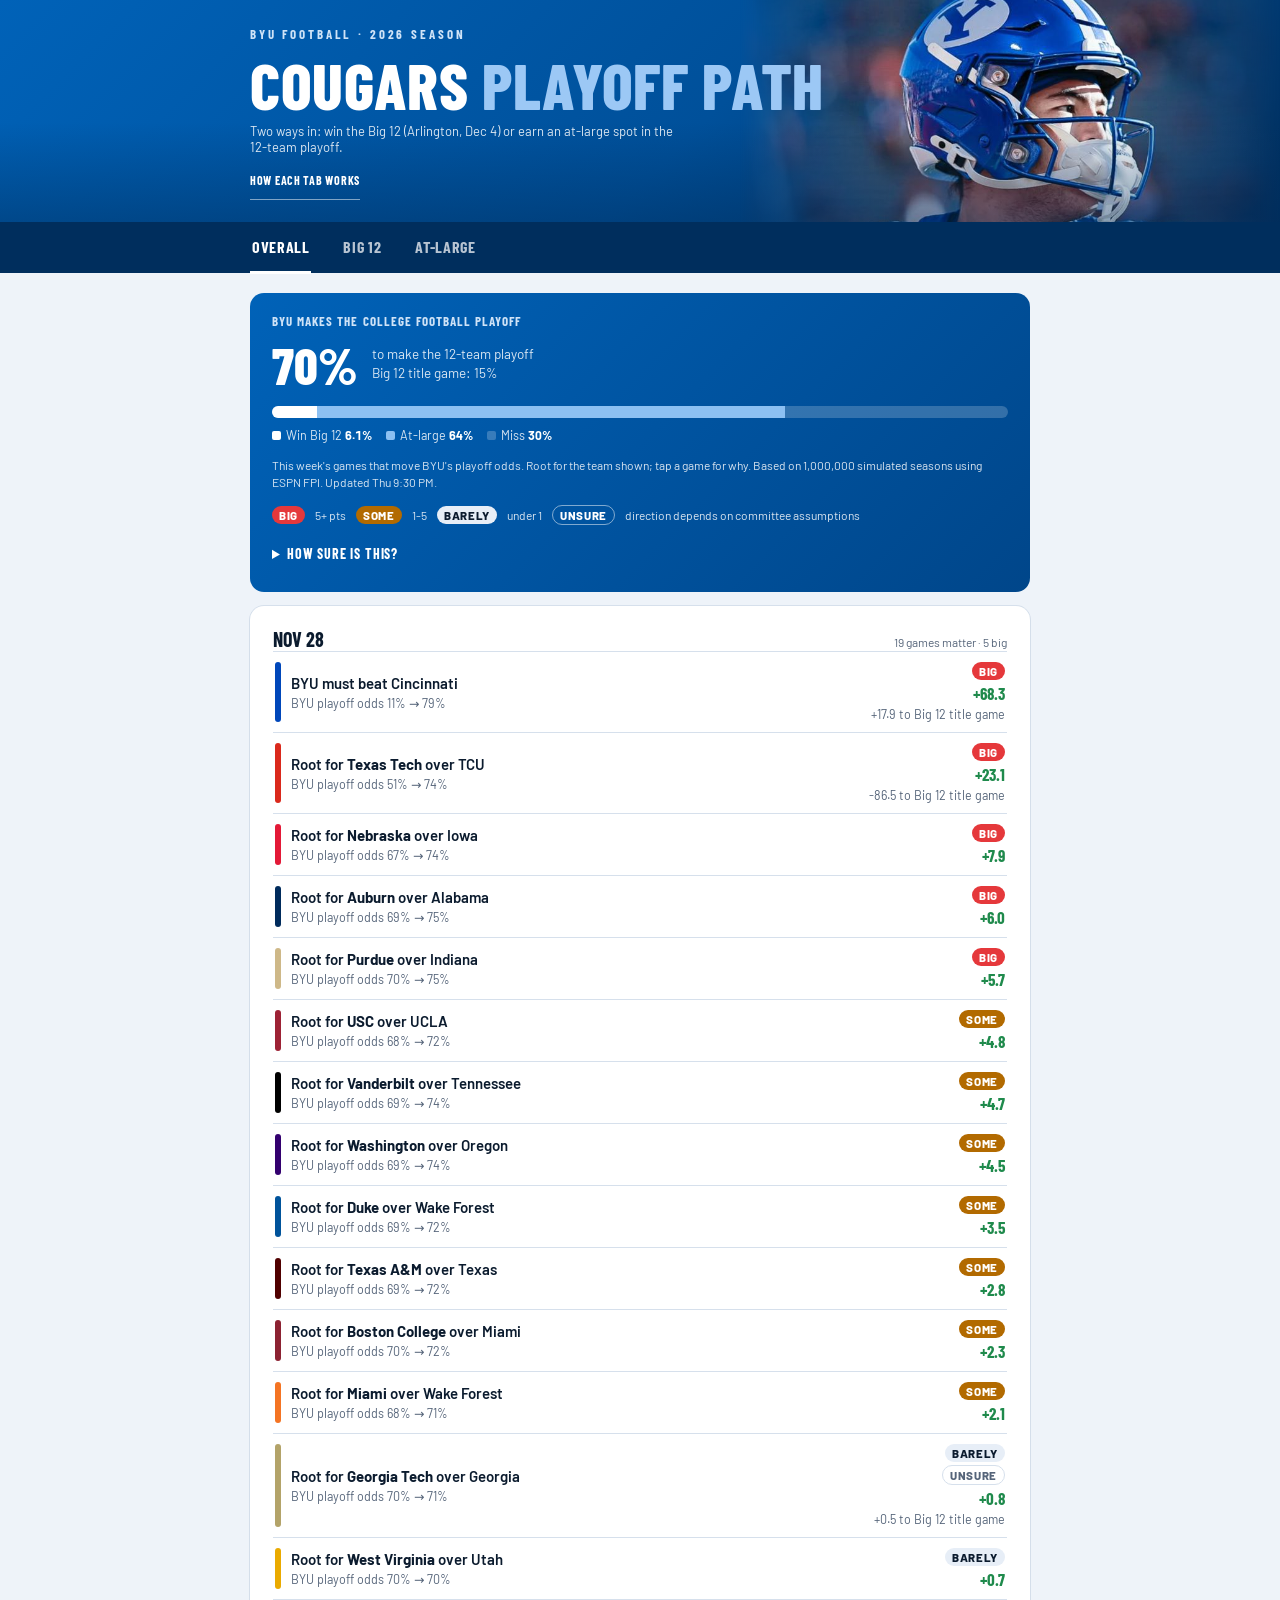
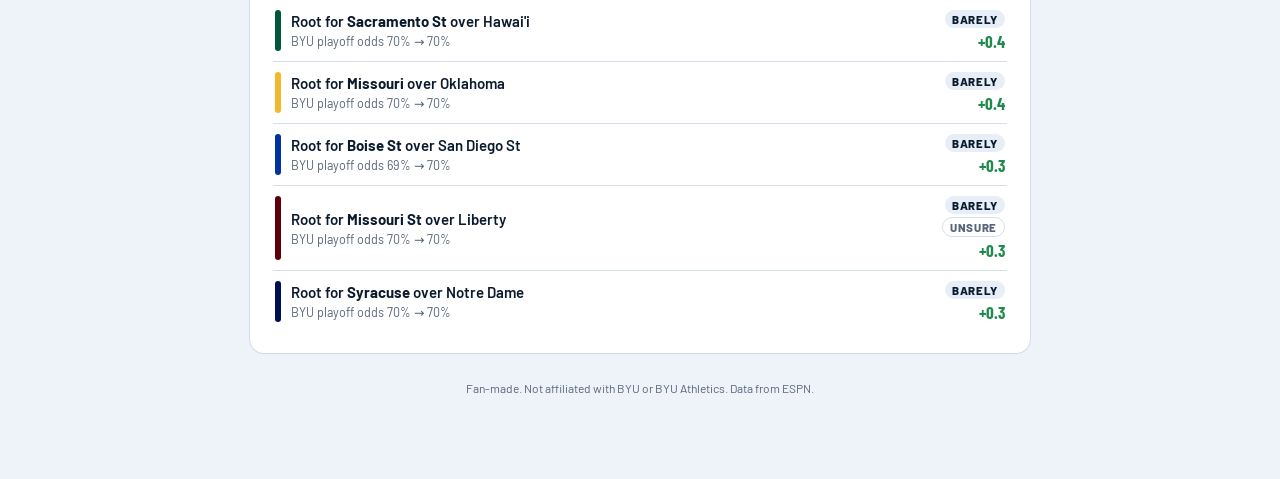
==== docs/index.html @ cb8bce1d "Refresh odds data" ====
<!doctype html><html lang="en"><head><meta charset="utf-8"><meta name="viewport" content="width=device-width,initial-scale=1,viewport-fit=cover"><meta name="description" content="BYU's path to the College Football Playoff: Big 12 title odds, at-large odds and who to root for, live."><style>:root{color-scheme:light;padding-top:env(safe-area-inset-top,0px);padding-bottom:env(safe-area-inset-bottom,0px)}body{margin:0;font:14px system-ui,-apple-system,sans-serif}img{max-width:100%}[hidden]{display:none!important}</style><title>BYU Playoff Path</title>
<meta name="claude:viewport-fit-sides" content="cover">
<link rel="preconnect" href="https://fonts.googleapis.com">
<link rel="stylesheet" href="https://fonts.googleapis.com/css2?family=Barlow+Condensed:wght@600;700;800&family=Barlow:wght@400;500;600&display=swap">
<style>
/* Layout: stadium-scoreboard header, title-game card, contender board, week-by-week pick list */
/* BYU athletics palette: royal blue #0062B8, navy #002E5D, white */
:root{
  --bg:#eef3f9; --card:#ffffff; --fg:#0b1b2e; --muted:#56657a; --line:#d6e0ec;
  --accent:#0062B8; --chip:#e7eef7; --good:#1f8a4c; --warn:#b26a00;
  --royal:#0062B8; --navy:#002E5D; --onroyal:#ffffff;
  --display:"Barlow Condensed","Arial Narrow",system-ui,sans-serif;
  --body:"Barlow",system-ui,-apple-system,sans-serif;
}
@media (prefers-color-scheme: dark){:root:not([data-theme="light"]){
  --bg:#06121f; --card:#0d1e33; --fg:#eef4fb; --muted:#93a6bf; --line:#1d3350; --accent:#5aa7ff; --chip:#15294a; --good:#4cc47f; --warn:#e8a33a; --royal:#0062B8; --navy:#002E5D; color-scheme:dark}}
:root[data-theme="dark"]{--bg:#06121f; --card:#0d1e33; --fg:#eef4fb; --muted:#93a6bf; --line:#1d3350; --accent:#5aa7ff; --chip:#15294a; --good:#4cc47f; --warn:#e8a33a; --royal:#0062B8; --navy:#002E5D; color-scheme:dark}
*{box-sizing:border-box}
[hidden]{display:none!important}
body{background:var(--bg);color:var(--fg);font-family:var(--body);font-size:15px;
  padding-left:max(14px,env(safe-area-inset-left,0px));padding-right:max(14px,env(safe-area-inset-right,0px));padding-block:12px 40px}
.wrap{max-width:560px;margin:0 auto;display:flex;flex-direction:column;gap:14px}
h1{font-family:var(--display);font-weight:800;font-size:30px;letter-spacing:.01em;margin:0;line-height:1;text-transform:uppercase}
h1 span{color:#9cc8f5}
.sub{color:rgba(255,255,255,.86);font-size:13px;margin-top:4px}
/* royal blue header band, edge to edge */
.wrap > header{background:var(--royal);color:var(--onroyal);margin-inline:calc(50% - 50vw);margin-top:-12px;padding:22px max(16px, calc(50vw - 280px)) 18px;border-bottom:4px solid var(--navy)}
.wrap > header .howto{background:rgba(255,255,255,.1);border-color:rgba(255,255,255,.25);color:#fff}
.wrap > header .howto summary,.wrap > header .howgrid p,.wrap > header .howgrid i{color:#fff}
.seg button[aria-selected="true"]{color:var(--royal)!important}
@media (prefers-color-scheme: dark){:root:not([data-theme="light"]) .seg button[aria-selected="true"]{color:#fff!important}}
.fanote{font-size:12px;color:var(--muted);text-align:center;margin-top:8px}
.card{background:var(--card);border:1px solid var(--line);border-radius:14px;padding:14px}
.label{font-family:var(--display);font-weight:700;text-transform:uppercase;letter-spacing:.08em;font-size:13px;color:var(--muted)}
/* title game */
.tg{position:sticky;top:env(safe-area-inset-top,0px);z-index:5;box-shadow:0 6px 18px rgba(0,0,0,.08)}
.tg-row{display:grid;grid-template-columns:1fr auto 1fr;align-items:center;gap:8px;margin-top:8px}
.slot{border-radius:10px;padding:10px;min-height:62px;display:flex;flex-direction:column;justify-content:center;color:#fff;background:var(--chip)}
.slot.tbd{color:var(--muted);border:1px dashed var(--line);background:transparent}
.slot .nm{font-family:var(--display);font-weight:800;font-size:22px;line-height:1;text-transform:uppercase}
.slot .rec{font-size:12px;opacity:.9;margin-top:3px}
.vs{font-family:var(--display);font-weight:700;color:var(--muted)}
.tg-foot{display:flex;justify-content:space-between;align-items:center;gap:8px;margin-top:10px;font-size:12.5px;color:var(--muted)}
.btns{display:flex;gap:6px}
button{font:inherit;cursor:pointer}
.ghost{background:var(--chip);color:var(--fg);border:0;border-radius:8px;padding:7px 10px;font-weight:600;font-size:13px}
.ghost:focus-visible,.tbtn:focus-visible,.tab:focus-visible{outline:2px solid var(--accent);outline-offset:2px}
/* contenders */
.ct{display:flex;flex-direction:column;gap:7px;margin-top:10px}
.crow{display:grid;grid-template-columns:8px minmax(0,1fr) 46px 58px;gap:10px;align-items:center}
.sw{width:8px;height:28px;border-radius:3px}
.cname{font-weight:600;min-width:0}
.cname small{display:block;color:var(--muted);font-weight:400;font-size:12px}
.crec{font-variant-numeric:tabular-nums;color:var(--muted);font-size:13px;text-align:right}
.cpct{font-family:var(--display);font-weight:700;font-size:19px;text-align:right;font-variant-numeric:tabular-nums}
.bar{grid-column:2/5;height:4px;background:var(--chip);border-radius:2px;overflow:hidden;margin-top:-3px}
.bar i{display:block;height:100%;background:var(--accent)}
.pill{display:inline-block;font-size:11px;font-weight:700;padding:1px 6px;border-radius:99px;margin-left:6px;vertical-align:1px;text-transform:uppercase;letter-spacing:.04em}
.pill.in{background:var(--good);color:#fff}.pill.out{background:var(--chip);color:var(--muted)}
.more{margin-top:10px;width:100%}
/* weeks */
.tabs{display:flex;gap:6px;overflow-x:auto;padding-bottom:2px}
.tab{flex:1;min-width:70px;border:1px solid var(--line);background:var(--card);color:var(--fg);border-radius:10px;padding:8px 6px;font-family:var(--display);font-weight:700;font-size:16px;text-transform:uppercase}
.tab small{display:block;font-family:var(--body);font-weight:500;font-size:11px;color:var(--muted);text-transform:none}
.tab[aria-selected="true"]{background:var(--fg);color:var(--bg);border-color:var(--fg)}
.tab[aria-selected="true"] small{color:var(--bg);opacity:.75}
.games{display:flex;flex-direction:column;gap:8px}
.game{display:grid;grid-template-columns:1fr 26px 1fr;gap:6px;align-items:stretch}
.at{align-self:center;text-align:center;color:var(--muted);font-size:12px;font-weight:600}
.tbtn{border:1.5px solid var(--line);background:var(--card);color:var(--fg);border-radius:10px;padding:10px 8px;min-height:52px;text-align:left;display:flex;flex-direction:column;justify-content:center;transition:background .12s,opacity .12s}
.tbtn .tn{font-family:var(--display);font-weight:700;font-size:18px;line-height:1.05;text-transform:uppercase}
.tbtn .tr{font-size:11.5px;color:var(--muted)}
.tbtn.win{color:#fff;border-color:transparent}
.tbtn.win .tr{color:#fff;opacity:.85}
.tbtn.lose{opacity:.45}
.game.hot .tbtn:not(.win){border-color:color-mix(in srgb,var(--accent) 45%,var(--line))}
.wkbar{display:flex;justify-content:space-between;align-items:center;gap:8px;flex-wrap:wrap}
.legend{font-size:12px;color:var(--muted)}
.legend b{color:var(--accent)}
.tag{display:inline-block;font-size:10.5px;font-weight:700;letter-spacing:.04em;padding:1px 5px;border-radius:4px;margin-left:4px;background:var(--chip);color:var(--muted);vertical-align:1px}
.tbtn.win .tag{background:rgba(255,255,255,.22);color:#fff}
.gwrap{display:flex;flex-direction:column;gap:4px}
.gmeta{display:flex;justify-content:space-between;font-size:11.5px;color:var(--muted);padding:0 2px}
.gmeta .sw-l{color:var(--accent);font-weight:700;text-transform:uppercase;letter-spacing:.05em}
.gmeta .up{color:var(--warn);font-weight:700;text-transform:uppercase;letter-spacing:.05em}
.game.swing .tbtn{border-color:var(--accent)}
.tab .dot{color:var(--accent)}
.sc{float:right;font-family:var(--display);font-weight:800;font-size:20px;margin-left:6px}
.tbtn.final{cursor:default}
.gmeta .fin{font-weight:700;text-transform:uppercase;letter-spacing:.05em}
.gmeta .live,.tab .livedot{color:#e5383b;font-weight:700}
.livebar{font-size:12.5px;color:var(--muted)}
.howto{margin-top:10px;background:var(--card);border:1px solid var(--line);border-radius:12px;padding:10px 12px}
.howto summary{font-family:var(--display);font-weight:700;text-transform:uppercase;letter-spacing:.06em;font-size:14px;cursor:pointer}
.howgrid{display:flex;flex-direction:column;gap:12px;margin-top:10px}
.howgrid b{font-family:var(--display);font-size:16px;text-transform:uppercase;letter-spacing:.03em}
.howgrid p{margin:5px 0 0;font-size:13.5px;line-height:1.45;color:var(--fg)}
.howgrid i{color:var(--muted);font-style:normal;font-weight:600}
/* standings */
table{width:100%;border-collapse:collapse;font-size:14px;font-variant-numeric:tabular-nums}
td{padding:6px 4px;border-top:1px solid var(--line)}
td.r{text-align:right;color:var(--muted)}
tr.top td{font-weight:700}
.why{margin:8px 0 0;padding-left:18px;color:var(--muted);font-size:13px;display:flex;flex-direction:column;gap:4px}
.why b{color:var(--fg);font-weight:600}
.note{font-size:12px;color:var(--muted);line-height:1.45}
details summary{cursor:pointer;font-family:var(--display);font-weight:700;text-transform:uppercase;letter-spacing:.06em;font-size:14px}
@media (prefers-reduced-motion:reduce){.tbtn{transition:none}}
</style>
<style>
.seg{display:grid;grid-template-columns:repeat(3,1fr);background:var(--chip);border-radius:12px;padding:4px;gap:4px}
.seg button{font-size:14px!important;padding:9px 4px!important;border:0;background:transparent;color:var(--muted);border-radius:9px;padding:9px;font-family:var(--display);font-weight:700;font-size:16px;text-transform:uppercase;letter-spacing:.04em}
.seg button[aria-selected="true"]{background:var(--card);color:var(--fg);box-shadow:0 1px 3px rgba(0,0,0,.12)}
.seg button:focus-visible{outline:2px solid var(--accent);outline-offset:2px}
.odds{display:flex;flex-direction:column;gap:8px;margin-top:10px}
.orow{display:grid;grid-template-columns:8px minmax(0,1fr) 52px 52px;gap:10px;align-items:center;border:0;background:transparent;color:var(--fg);text-align:left;padding:2px 0}
.orow .cname small{display:block;color:var(--muted);font-size:12px}
.ohead{display:grid;grid-template-columns:8px minmax(0,1fr) 52px 52px;gap:10px;font-size:11px;color:var(--muted);text-transform:uppercase;letter-spacing:.06em;font-weight:600}
.ohead span:nth-child(n+3),.orow .num{text-align:right}
.num{font-family:var(--display);font-weight:700;font-size:19px;font-variant-numeric:tabular-nums}
.num.dim{color:var(--muted);font-size:16px}
.mu{display:flex;flex-direction:column;gap:6px;margin-top:10px}
.murow{display:grid;grid-template-columns:minmax(0,1fr) 56px;gap:8px;align-items:center}
.mubar{height:30px;border-radius:7px;display:flex;overflow:hidden;font-size:13px;font-weight:600;color:#fff}
.mubar span{display:flex;align-items:center;padding:0 8px;white-space:nowrap;overflow:hidden;text-overflow:ellipsis;min-width:0;flex:1}
.chips{display:flex;gap:6px;overflow-x:auto;padding-bottom:4px;margin-top:10px}
.chipb{flex:none;border:1.5px solid var(--line);background:var(--card);color:var(--fg);border-radius:99px;padding:6px 12px;font-weight:600;font-size:13.5px}
.chipb[aria-pressed="true"]{color:#fff;border-color:transparent}
.chipb:focus-visible{outline:2px solid var(--accent);outline-offset:2px}
.big{display:flex;align-items:baseline;gap:10px;margin-top:10px}
.big b{font-family:var(--display);font-size:44px;line-height:1;font-weight:800}
.big span{color:var(--muted);font-size:13px}
.ptable{width:100%;border-collapse:collapse;margin-top:10px;font-size:13.5px}
.ptable th{font-size:11px;text-transform:uppercase;letter-spacing:.05em;color:var(--muted);font-weight:600;text-align:left;padding:4px}
.ptable th.r,.ptable td.r{text-align:right}
.ptable td{padding:7px 4px;border-top:1px solid var(--line);vertical-align:middle}
.wl{display:inline-flex;gap:3px;flex-wrap:wrap}
.wl i{font-style:normal;font-size:11px;font-weight:700;padding:2px 5px;border-radius:4px;background:var(--chip);color:var(--muted)}
.wl i.w{background:var(--good);color:#fff}
.res{font-family:var(--display);font-weight:700;font-size:16px;font-variant-numeric:tabular-nums}
.res.lock{color:var(--good)} .res.out{color:var(--muted)}
.root{display:flex;flex-direction:column;gap:6px;margin-top:8px}
.rrow{display:grid;grid-template-columns:minmax(0,1fr) auto;gap:8px;font-size:13.5px;padding:7px 0;border-top:1px solid var(--line)}
.rrow small{display:block;color:var(--muted);font-size:12px}
.delta{font-family:var(--display);font-weight:700;color:var(--good);font-size:16px;text-align:right}
.sched{display:flex;flex-direction:column;gap:4px;margin-top:8px;font-size:13.5px}
.sched div{display:flex;justify-content:space-between;gap:8px}
.sched span:last-child{color:var(--muted);font-variant-numeric:tabular-nums}
.h3{font-family:var(--display);font-weight:700;text-transform:uppercase;letter-spacing:.06em;font-size:14px;margin-top:16px}
.pbrows{display:flex;flex-direction:column;gap:6px;margin-top:10px}
.pbrow{display:flex;justify-content:space-between;align-items:center;gap:10px;font-size:14px}
.pbrow select{font:inherit;font-size:14px;padding:6px 8px;border-radius:8px;border:1px solid var(--line);background:var(--card);color:var(--fg);min-width:0}
.pbout{display:flex;flex-direction:column;gap:2px;margin-top:12px;padding:12px;border-radius:10px;background:var(--chip)}
.pbout .res{font-size:26px}
.pbout span:last-child{font-size:12.5px;color:var(--muted)}
.gtop{display:flex;justify-content:space-between;align-items:flex-end;gap:12px}
#mySel{font:inherit;font-family:var(--display);font-weight:800;font-size:24px;text-transform:uppercase;border:0;background:transparent;color:var(--fg);padding:0;margin-top:2px;max-width:100%}
.gbig{text-align:right}.gbig b{display:block;font-family:var(--display);font-size:40px;line-height:1;font-weight:800}
.gbig span{font-size:12px;color:var(--muted)}
.legend2{display:flex;flex-wrap:wrap;gap:6px 10px;align-items:center;margin-top:10px;font-size:12px;color:var(--muted)}
.care{display:inline-block;font-size:11px;font-weight:800;letter-spacing:.06em;text-transform:uppercase;padding:2px 7px;border-radius:99px}
.care.c3{background:#e5383b;color:#fff}.care.c2{background:var(--warn);color:#fff}.care.c1{background:var(--chip);color:var(--fg)}.care.c0{background:transparent;color:var(--muted);border:1px solid var(--line)}
.wkh{display:flex;justify-content:space-between;align-items:baseline}
.wkh b{font-family:var(--display);font-size:20px;text-transform:uppercase}
.wkh span{font-size:12px;color:var(--muted)}
.grow{display:grid;grid-template-columns:6px minmax(0,1fr) auto;gap:10px;padding:10px 0;border-top:1px solid var(--line);align-items:center}
.grow .bar6{width:6px;align-self:stretch;border-radius:3px}
.grow .main{min-width:0}
.grow .main .r1{font-weight:600;font-size:15px}
.grow .main .r2{font-size:12.5px;color:var(--muted);margin-top:2px}
.grow .side{text-align:right;display:flex;flex-direction:column;align-items:flex-end;gap:3px}
.grow .pts{font-family:var(--display);font-weight:700;font-size:17px;color:var(--good)}
.grow.dim .main .r1{color:var(--muted);font-weight:500}
.grow .st{font-size:11.5px;font-weight:700}
.grow .st.live{color:#e5383b}.grow .st.good{color:var(--good)}.grow .st.bad{color:#e5383b}
.rootchip{font-size:11.5px;font-weight:700;color:var(--fg)}
.rootchip .care{margin-left:4px}
.cfpbig{display:flex;align-items:baseline;gap:12px;margin-top:6px}
.cfpbig b{font-family:var(--display);font-size:52px;line-height:1;font-weight:800;color:var(--accent)}
.cfpbig span{font-size:13px;color:var(--muted);line-height:1.35}
.split{display:flex;height:12px;border-radius:6px;overflow:hidden;background:var(--chip);margin-top:12px}
.split i{display:block;height:100%}
.splitlbl{display:flex;flex-wrap:wrap;gap:4px 14px;font-size:12.5px;color:var(--muted);margin-top:6px}
.splitlbl b{color:var(--fg);font-variant-numeric:tabular-nums}
.splitlbl .dt{display:inline-block;width:9px;height:9px;border-radius:2px;margin-right:5px;vertical-align:0}
.grow .ccg{font-size:11.5px;color:var(--muted)}
.rk{display:grid;grid-template-columns:34px 1fr 44px;gap:8px;align-items:center;font-size:13px;font-variant-numeric:tabular-nums}
.rk .bb{height:14px;border-radius:3px;background:#0062B8}
.rk.out .bb{background:var(--line)}
.rkwrap{display:flex;flex-direction:column;gap:4px;margin-top:10px}
.rk > div{min-width:0;overflow:hidden}
#alView > *{min-width:0}
.cut{border-top:2px dashed var(--warn);margin:3px 0;position:relative}
.cut span{position:absolute;right:0;top:-9px;background:var(--card);padding:0 4px;font-size:11px;color:var(--warn);font-weight:700}
.ptable tr.me td{background:color-mix(in srgb,#0062B8 14%,transparent)}
.grow.tap{cursor:pointer}
.whyline{margin-top:6px;font-size:13px;line-height:1.4;color:var(--fg);background:var(--chip);border-radius:8px;padding:7px 9px}
/* ---- desktop layout: one clean centered column, everything the same width ---- */
@media (min-width: 1000px){
  body{padding-block:48px 72px}
  .wrap{max-width:780px;gap:20px}
  .wrap > *,#alView > *{min-width:0}
  .rk > div{min-width:0;overflow:hidden}
  .wrap > header{display:flex;flex-wrap:wrap;align-items:baseline;gap:6px 18px;margin-top:-48px;padding:40px max(16px, calc(50vw - 390px)) 26px}
  .wrap > header .sub{margin:0}
  .howto{order:3;flex-basis:100%;margin:0;padding:0;border:0;background:none!important}
  .howto summary{display:inline-block;font-size:12px;color:#fff;border-bottom:1px solid rgba(255,255,255,.5);padding-bottom:1px}
  .howto[open]{background:rgba(255,255,255,.1)!important;border:1px solid rgba(255,255,255,.25);border-radius:12px;padding:14px 16px}
  h1{font-size:44px}
  .seg{background:none;padding:0;gap:28px;display:flex;border-bottom:1px solid var(--line);border-radius:0}
  .seg button{flex:none;border-radius:0;padding:10px 2px!important;background:none!important;box-shadow:none!important;border-bottom:2px solid transparent!important;margin-bottom:-1px;font-size:15px!important}
  .seg button[aria-selected="true"]{border-bottom-color:var(--accent)!important;border-bottom-width:3px!important}
  .card{padding:20px 22px;border-color:transparent;box-shadow:0 1px 2px rgba(0,0,0,.04),0 0 0 1px var(--line)}
  .wrap > section.tg{box-shadow:0 1px 2px rgba(0,0,0,.04),0 0 0 1px var(--line)}
  .games{display:grid;grid-template-columns:repeat(2,minmax(0,1fr));gap:10px 16px}
  .howgrid{display:grid;grid-template-columns:repeat(2,minmax(0,1fr));gap:24px}
  .grow:hover,.orow:hover{background:color-mix(in srgb,var(--chip) 50%,transparent)}
}
/* ---- BYU football theme: royal + navy + white, yard-line hero, navy tab bar ---- */
.wrap > header.hero{
  background:
    repeating-linear-gradient(90deg,rgba(255,255,255,.07) 0 2px,transparent 2px 64px),
    linear-gradient(135deg,#0062B8 0%,#00509a 55%,#002E5D 100%);
  border-bottom:0;padding-top:26px;padding-bottom:22px}
.eyebrow{font-family:var(--display);font-weight:700;font-size:13px;letter-spacing:.22em;text-transform:uppercase;color:#cfe3f7;margin-bottom:6px}
.hero h1{font-size:40px;color:#fff}
.hero h1 span{color:#9cc8f5}
.heroinfo{display:flex;flex-wrap:wrap;gap:8px;margin-top:12px}
.hchip{font-size:13px;color:#fff;background:rgba(255,255,255,.13);border:1px solid rgba(255,255,255,.28);border-radius:99px;padding:5px 11px;white-space:nowrap}
.hchip b{font-family:var(--display);font-size:15px;letter-spacing:.02em}
.hchip.live{background:#fff;color:#c8102e;border-color:#fff;font-weight:700}
.wrap > .seg{position:sticky;top:0;z-index:20;background:var(--navy);margin-inline:calc(50% - 50vw);margin-top:-14px;border-radius:0;padding:0 max(16px, calc(50vw - 280px));display:flex;gap:4px}
.wrap > .seg button{flex:1;background:none!important;box-shadow:none!important;color:rgba(255,255,255,.72)!important;border-radius:0;border-bottom:3px solid transparent!important;padding:13px 4px!important}
.wrap > .seg button[aria-selected="true"]{color:#fff!important;border-bottom-color:#fff!important}
.tg{top:48px}
.label{color:var(--accent)}
#guideView > section:first-child{background:linear-gradient(135deg,#0062B8,#00468a);border:0;color:#fff}
#guideView > section:first-child .label{color:#cfe3f7}
#guideView > section:first-child .cfpbig b{color:#fff}
#guideView > section:first-child .cfpbig span,#guideView > section:first-child .note,#guideView > section:first-child .splitlbl,#guideView > section:first-child .legend2{color:rgba(255,255,255,.85)}
#guideView > section:first-child .splitlbl b{color:#fff}
#guideView > section:first-child .split{background:rgba(255,255,255,.2);margin-top:18px}
#guideView > section:first-child .cfpbig{margin-top:12px}
#guideView > section:first-child .splitlbl{margin-top:9px}
#guideView > section:first-child #gnote{margin-top:14px!important}
#guideView > section:first-child .legend2{margin-top:14px}
#guideView > section:first-child summary,#guideView > section:first-child .why,#guideView > section:first-child .why b{color:#fff}
#guideView > section:first-child .care.c0{color:#fff;border-color:rgba(255,255,255,.5)}
/* ---- mobile polish (audit) ---- */
.tg{position:sticky;top:46px;z-index:15;box-shadow:0 8px 18px rgba(0,30,70,.12)}
.hero h1{font-size:34px;line-height:.98}
.hero h1 span{display:block}
.wrap > header.hero .sub{max-width:34em}
.tbtn{min-height:56px;min-width:0}
.game{grid-template-columns:minmax(0,1fr) 26px minmax(0,1fr)}
.tbtn .tn{display:flex;align-items:center;gap:5px;white-space:nowrap;overflow:hidden;font-size:17px}
.tbtn .sc{float:none;margin-left:auto;padding-left:4px}
.tbtn .tag{flex:none;font-size:11px}
.tbtn .tr{font-size:12px}
.gmeta{font-size:12.5px;align-items:center;gap:8px;min-height:20px}
.st,.grow .ccg{font-size:12.5px}
.care{font-size:11.5px}
.chipb{padding:8px 14px;min-height:38px}
.ghost{min-height:38px;padding:8px 14px}
.pbrow select{min-height:40px}
#wkbig{margin:14px 0 18px}
#wkgames .grow:first-child{border-top:1px solid var(--line)}
.grow{padding-inline:2px}
details > summary{padding-block:10px;list-style-position:inside}
.wrap > header.hero .howto summary{padding-block:12px}
.cfpbig{display:grid;grid-template-columns:auto minmax(0,1fr);align-items:center;column-gap:14px}
.cfpbig b{line-height:.9}
.cfpbig span{font-size:13.5px;line-height:1.4}
.ptable td,.ptable th{padding-inline:6px}
.grow .main .r1{line-height:1.25}
@media (min-width:1000px){
  .hero h1{font-size:64px}
  .hero h1 span{display:inline}
  .wrap > .seg{margin-top:-20px;padding:0 max(16px, calc(50vw - 390px));gap:30px;border-bottom:0}
  .wrap > .seg button{flex:none;font-size:16px!important;padding:15px 2px!important}
  #guideView > section:first-child{box-shadow:none}
}

/* ---- hero photo (layout 2: player on the right, fading into royal behind the title) ---- */
.wrap > header.hero{position:relative;overflow:hidden;isolation:isolate;background:linear-gradient(135deg,#0062B8 0%,#00509a 55%,#002E5D 100%)}
.wrap > header.hero > *:not(.hphoto):not(.hfade){position:relative;z-index:2}
.hphoto{position:absolute;z-index:0;top:0;bottom:0;right:0;width:62%;background:url(img/hero.jpg) center 18%/cover no-repeat}
.hfade{position:absolute;z-index:1;inset:0;background:linear-gradient(90deg,#0062B8 0%,#0062B8 46%,rgba(0,98,184,.78) 62%,rgba(0,70,140,.3) 82%,rgba(0,46,93,.12) 100%),linear-gradient(0deg,rgba(0,46,93,.55),transparent 45%)}
.wrap > header.hero .howto[open]{background:rgba(0,46,93,.85)!important}
.wrap > header.hero .sub{max-width:60%}
.wrap > header.hero .howto{background:rgba(0,46,93,.55)}
@media (min-width:1000px){
  .wrap > header.hero .sub{max-width:34em}
  .wrap > header.hero .howto{background:none}
  .hphoto{width:max(400px,min(560px,calc(100vw - 740px)));right:max(0px,calc(50vw - 720px));-webkit-mask-image:linear-gradient(90deg,transparent 0,#000 28%,#000 72%,transparent 100%);mask-image:linear-gradient(90deg,transparent 0,#000 28%,#000 72%,transparent 100%)}
  .hfade{background:linear-gradient(0deg,rgba(0,46,93,.45),transparent 45%)}
}
.ptable .up{color:var(--good);font-weight:700}.ptable .dn{color:#d1343a;font-weight:700}.ptable .eq{color:var(--muted)}.ptable .new{color:var(--accent);font-weight:700;font-size:11.5px;text-transform:uppercase}
#rkView > *{min-width:0}
#wkboard{table-layout:fixed;width:100%}
#wkboard th:nth-child(1){width:34px}
#wkboard th:nth-child(3){width:64px}
#wkboard th:nth-child(4){width:84px}
#wkboard td{overflow:hidden;text-overflow:ellipsis}
#wkboard tr.rkwhy td{white-space:normal;overflow:visible}
tr.rkrow{cursor:pointer}
.tapnote{display:block;font-weight:600;color:var(--accent);margin-bottom:2px}
tr.rkrow .chev{color:var(--muted);font-size:11px;margin-left:2px}
tr.rkwhy td{border-top:0;padding-top:0;padding-bottom:12px;font-size:13px;line-height:1.45;color:var(--muted)}
</style>
</head><body><div class="wrap">
  <header class="hero">
    <div class="hphoto" aria-hidden="true"></div><div class="hfade" aria-hidden="true"></div>
    <div class="eyebrow">BYU Football · 2026 Season</div>
    <h1>Cougars <span>Playoff Path</span></h1>
    <div class="sub">Two ways in: win the Big 12 (Arlington, Dec 4) or earn an at-large spot in the 12-team playoff.</div>
    <details class="howto">
      <summary>How each tab works</summary>
      <div class="howgrid">
        <div><b>1. Overall: the bottom line</b>
          <p>The big number is BYU's chance to make the 12-team playoff. The bar splits it into the two routes: win the Big 12 or get an at-large bid.</p>
          <p>The game list is this week's games, ranked by how much each result changes that number. Root for the team shown, and tap any game to see why.</p>
          <p><i>How it works:</i> the model plays out the rest of the season 1 million times (every game, the conference title games and the committee's final ranking), then fills the 12-team bracket. Game odds come from ESPN's power ratings.</p>
          <p>If you only check one tab, check this one.</p></div>
        <div><b>2. Big 12: route 1, win the conference</b>
          <p>Up top is the projected title game and standings if every favorite wins. Tap any game to flip the winner and see how the race changes.</p>
          <p>Further down are the exact odds to reach Arlington and every path for each team.</p>
          <p><i>How it works:</i> no guessing. It checks every possible outcome of the remaining Big 12 games (268 million of them) and runs each one through the official Big 12 tiebreakers. It's math, not a model.</p>
          <p>Use this tab to play out scenarios. It covers every remaining week.</p></div>
        <div><b>3. At-large: route 2, get picked by the committee</b>
          <p>The top section shows where BYU should land in the committee's next ranking and which games this week move it up.</p>
          <p>Below that: BYU's at-large odds by how it finishes, where it's likely to land in the final ranking, and the teams it's competing with for a spot.</p>
          <p><i>How it works:</i> Claude went through all 13 real committee rankings from 2024, 2025 and this season to learn what the committee actually values week to week, then built the model off that. What it values most: losses (by far), how good a team looks (ESPN's power rating), how hard its record was to get, and being in a power conference. Head-to-head and good wins matter less. Tested on seasons it never saw, it lands within 2 to 3 spots on average and gets 10 to 12 of the top 12 right.</p>
          <p>Use this tab to see whether BYU should move up after each week.</p></div>
      </div>
    </details>
  </header>

  <div class="seg seg3" role="tablist"><button role="tab" id="vGuide" aria-selected="true">Overall</button><button role="tab" id="vB12" aria-selected="false">Big 12</button><button role="tab" id="vAL" aria-selected="false">At-large</button><button role="tab" id="vRK" aria-selected="false" hidden>Rankings</button></div>
  <div id="guideView" style="display:flex;flex-direction:column;gap:14px">
    <section class="card">
      <div class="label">BYU makes the College Football Playoff</div>
      <div class="cfpbig" id="cfpbig"></div>
      <div class="split" id="split"></div>
      <p class="note" id="gnote" style="margin:8px 0 0"></p>
      <div class="legend2"><span class="care c3">Big</span> 5+ pts <span class="care c2">Some</span> 1-5 <span class="care c1">Barely</span> under 1 <span class="care c0">Unsure</span> direction depends on committee assumptions</div>
      <details style="margin-top:10px"><summary>How sure is this?</summary><ul class="why"><li><b>Verified exactly:</b> all 16 Big 12 records and all 40 October scores match ESPN. The tiebreakers were checked by hand against the official procedure. Big 12 title-game odds come from checking every possible outcome, not sampling.</li><li><b>Committee model:</b> learned from the committee's 13 real rankings in 2024, 2025 and this season. On seasons it hadn't seen, it was off by about 2 to 3 spots on average and matched 10 to 12 of the top 12.</li><li><b>Still a model:</b> changing its assumptions moves BYU between the range shown above.</li><li><b>Game odds:</b> ESPN FPI. Upsets happen more than ratings say in some weeks and less in others.</li><li><b>Unsure games:</b> the right side to root for flips depending on the committee assumptions.</li></ul></details>
    </section>
    <div id="gweeks" style="display:flex;flex-direction:column;gap:14px"></div>
  </div>
  <div id="alView" hidden style="display:flex;flex-direction:column;gap:14px">
    <section class="card">
      <div class="label">Move BYU up in the next ranking</div>
      <p class="note" style="margin:6px 0 0">This week's results that push BYU highest in the committee's next ranking. Tap a game for why.</p>
      <div class="chips" id="wkchips" style="flex-wrap:wrap"></div>
      <div class="cfpbig" id="wkbig"></div>
      <div id="wkgames"></div>
    </section>
    <section class="card">
      <div class="label" id="wkboardlbl">Projected ranking</div>
      <p class="note" style="margin:6px 0 0" id="wkboardnote"></p>
      <table class="ptable" id="wkboard"></table>
    </section>
    <section class="card">
      <div class="label">BYU at-large bid</div>
      <div class="cfpbig" id="albig"></div>
      <p class="note" id="alnote" style="margin:8px 0 0"></p>
    </section>
    <section class="card" hidden><div class="label">By BYU's finish</div><table class="ptable" id="altab"></table></section>
    <section class="card" hidden><div class="label">Where BYU lands in the final ranking</div><p class="note" style="margin:6px 0 0">If BYU doesn't win the Big 12. Line = usual cut for the last at-large spot.</p><div id="alrank"></div></section>
    <section class="card" hidden><div class="label">The bubble</div><p class="note" style="margin:6px 0 0">Every team with a real shot. Teams near BYU are who it's competing with.</p><table class="ptable" id="bubble"></table></section>
    <section class="card"><details><summary>How the at-large model works</summary><ul class="why" id="alhow"></ul></details></section>
  </div>
  <div id="rkView" hidden style="display:flex;flex-direction:column;gap:14px">
    <section class="card">
      <div class="label">Scorecard</div>
      <p class="note" style="margin:6px 0 0" id="rknote"></p>
      <table class="ptable" id="rkscore"></table>
    </section>
    <section class="card" id="rkcmpcard" hidden>
      <div class="label" id="rkcmplbl">Projected vs actual</div>
      <p class="note" style="margin:6px 0 0">Green = within 2 spots. Teams the model missed entirely show a dash.</p>
      <table class="ptable" id="rkcmp"></table>
    </section>
  </div>
  <section class="card tg" aria-live="polite">
    <div class="label">Projected championship game</div>
    <div class="tg-row"><div class="slot" id="s1"></div><div class="vs">VS</div><div class="slot" id="s2"></div></div>
    <div class="tg-foot"><span id="tgnote"></span><div class="btns"><button class="ghost" id="reset">Reset to favorites</button></div></div>
  </section>

  <section class="card">
    <div class="label">Projected standings</div>
    <table id="st"></table>
    <button class="ghost more" id="moreBtn"></button>
    <ul class="why" id="why"></ul>
  </section>

  <section class="card" style="display:flex;flex-direction:column;gap:12px">
    <div class="wkbar"><div class="label">Pick the games</div><div class="livebar" id="livenote"></div></div><div class="wkbar"><div class="legend"><b>Swing</b> = flipping it changes the title game</div></div>
    <div class="tabs" role="tablist" id="tabs"></div>
    <div class="games" id="games"></div>
  </section>


  <div id="pathView" hidden style="display:flex;flex-direction:column;gap:14px">
    <section class="card">
      <div class="label">Odds to reach Arlington</div>
      <p class="note" id="pnote" style="margin:6px 0 0"></p>
      <div class="odds" id="odds"></div>
    </section>
    <section class="card">
      <div class="label">Most likely title games</div>
      <div class="mu" id="mu"></div>
    </section>
    <section class="card">
      <div class="label">Team path</div>
      <div class="chips" id="chips"></div>
      <div id="tp"></div>
    </section>
  </div>

  <section class="card" id="howCard">
    <details>
      <summary>How favorites and tiebreaks work</summary>
      <ul class="why">
        <li><b>Order of steps:</b> (a) head-to-head, (b) record vs common opponents, (c) record vs the next-best common opponent going down the standings, (d) opponents' combined conference record, (e) total wins, (f) SportSource rating.</li>
        <li><b>3+ team ties:</b> round robin counts only if every tied team played all the others, or one team beat all of them. Otherwise skip to (b).</li>
        <li><b>Seed, then restart:</b> the steps run until one team comes out on top. That team is seeded and the rest start over from (a). Two left means the two-team procedure.</li>
        <li><b>Step (c):</b> tied opponents count as one group. Record vs the #1 team counts for teams tied at #2. Record vs teams from your own original tie does not count, even after they've been seeded.</li>
        <li><b>Hidden swing games:</b> big ties often come down to (d), so games between non-contenders can still decide the title game.</li>
        <li><b>Favorites:</b> every game's line comes from ESPN's Football Power Index (FPI): the rating difference plus 2.5 points for home field.</li>
        <li><b>Paths &amp; odds:</b> every possible outcome of the games still left is run through the tiebreakers. Each one is weighted by how likely it is: a spread turns into a win chance using a normal curve with a 14-point standard deviation (a 7-point favorite wins about 69% of the time).</li>
        <li><b>Estimates:</b> (e) and (f) can't be known ahead of time. When a tie gets that far, the sim uses an estimated ranking and marks it "est."</li>
      </ul>
      <p class="note">Source: <a href="https://big12sports.com/documents/2024/9/5/Big_12_Football_2024_Tiebreaker_Policy.pdf" target="_blank" rel="noopener">Big 12 2024 Tiebreaker Policy</a>. Results through Oct 31 from bball.notnothing.net; Nov 6 onward from ESPN.</p>
    </details>
  </section>
  <p class="fanote" id="fanote">Fan-made. Not affiliated with BYU or BYU Athletics. Data from ESPN.</p>
</div>
<script>
// ==== Big 12 tiebreak engine ====
const TEAMS = {
  UTAH:{n:"Utah",c:"#CC0000"}, BYU:{n:"BYU",c:"#0062B8"}, TTU:{n:"Texas Tech",c:"#CC0000"},
  ARIZ:{n:"Arizona",c:"#0C234B"}, BAY:{n:"Baylor",c:"#154734"}, HOU:{n:"Houston",c:"#C8102E"},
  OKST:{n:"Oklahoma St",c:"#FF7300"}, ASU:{n:"Arizona St",c:"#8C1D40"}, UCF:{n:"UCF",c:"#BA9B37"},
  CIN:{n:"Cincinnati",c:"#E00122"}, ISU:{n:"Iowa St",c:"#C8102E"}, TCU:{n:"TCU",c:"#4D1979"},
  WVU:{n:"West Virginia",c:"#002855"}, COLO:{n:"Colorado",c:"#A2844D"}, KU:{n:"Kansas",c:"#0051BA"},
  KSU:{n:"Kansas St",c:"#512888"}
};
const IDS = Object.keys(TEAMS);
// played: [home, away, homeScore, awayScore]
const PLAYED = [
 ["BYU","ARIZ",28,17],["TTU","HOU",28,26],["KU","ASU",17,24],
 ["BAY","COLO",23,13],["UCF","TCU",21,13],["CIN","KSU",31,26],["ISU","UTAH",17,31],["WVU","OKST",24,41],
 ["ARIZ","CIN",34,7],["ASU","BAY",19,55],["COLO","TTU",7,29],["HOU","UCF",27,17],["ISU","WVU",45,42],["TCU","BYU",10,17],
 ["BYU","ISU",24,10],["KSU","HOU",16,35],["OKST","UCF",42,28],["UTAH","KU",41,24],["WVU","ARIZ",31,52],
 ["BAY","TCU",6,17],["COLO","UTAH",24,27],["HOU","OKST",35,32],["KSU","KU",35,24],["TTU","ASU",53,25],["WVU","CIN",45,42],
 ["ARIZ","ISU",39,3],["ASU","KSU",28,17],["UCF","BYU",39,31],["CIN","TTU",37,24],["KU","BAY",25,24],["OKST","COLO",57,24],["TCU","WVU",20,24],["UTAH","HOU",21,13],
 ["UCF","BAY",9,41],["BYU","ASU",27,20],["CIN","UTAH",25,49],["COLO","KSU",27,24],["ISU","OKST",51,49],["TCU","KU",22,16],["TTU","ARIZ",34,26]
];
// remaining: [home, away, weekLabel]
const REMAINING = [
 ["ARIZ","TCU","Nov 7"],["ASU","COLO","Nov 7"],["BAY","ISU","Nov 7"],["HOU","CIN","Nov 7"],["KU","UCF","Nov 7"],["KSU","OKST","Nov 7"],["TTU","WVU","Nov 7"],["UTAH","BYU","Nov 7"],
 ["COLO","HOU","Nov 14"],["ARIZ","UTAH","Nov 14"],["BYU","BAY","Nov 14"],["UCF","ASU","Nov 14"],["ISU","CIN","Nov 14"],["OKST","TTU","Nov 14"],["TCU","KSU","Nov 14"],["WVU","KU","Nov 14"],
 ["UCF","ISU","Nov 21"],["ASU","OKST","Nov 21"],["BAY","TTU","Nov 21"],["CIN","COLO","Nov 21"],["KU","BYU","Nov 21"],["KSU","ARIZ","Nov 21"],["TCU","UTAH","Nov 21"],["WVU","HOU","Nov 21"],
 ["TTU","TCU","Nov 28"],["UTAH","WVU","Nov 28"],["ARIZ","ASU","Nov 28"],["BYU","CIN","Nov 28"],["COLO","UCF","Nov 28"],["HOU","BAY","Nov 28"],["ISU","KSU","Nov 28"],["OKST","KU","Nov 28"]
];
// Fallback for steps 5-6 (total wins / SportSource rating): estimated order, editable
const RATING = ["UTAH","TTU","BYU","HOU","ARIZ","OKST","BAY","CIN","UCF","ASU","ISU","TCU","WVU","KSU","COLO","KU"];

const N = IDS.length, IDX = {}; IDS.forEach((t,i)=>IDX[t]=i);
const OPP = IDS.map(()=>new Set());
for (const [h,a] of [...PLAYED,...REMAINING]) { OPP[IDX[h]].add(IDX[a]); OPP[IDX[a]].add(IDX[h]); }
const BASE_RESULTS = PLAYED.map(([h,a,hs,as]) => hs>as ? [IDX[h],IDX[a]] : [IDX[a],IDX[h]]);

// picks: array (len REMAINING) of winner index or -1
function buildState(picks){
  const wins = new Array(N).fill(0), beat = Array.from({length:N},()=>new Int8Array(N));
  const add = (w,l)=>{ wins[w]++; beat[w][l]=1; };
  for (const [w,l] of BASE_RESULTS) add(w,l);
  picks.forEach((w,i)=>{ if(w<0) return; const h=IDX[REMAINING[i][0]], a=IDX[REMAINING[i][1]]; add(w, w===h?a:h); });
  return {wins, beat};
}
const STEP = ["Head-to-head / round robin","Record vs common opponents","Record vs top common opponent","Opponents' combined record","Total wins / rating metric"];

function winPctVs(S, t, set){ let w=0,g=0; for(const o of set){ if(S.beat[t][o]){w++;g++;} else if(S.beat[o][t]){g++;} } return g?w/g:0; }

// resolve a tie group -> ordered array. Seed the top team, then restart with the rest.
function resolve(S, group, log){
  if (group.length<=1) return group.slice();
  const t = seedTop(S, group, log);
  return [t, ...resolve(S, group.filter(x=>x!==t), log)];
}
// run the procedure until one team has the advantage
function seedTop(S, g, log){
  if (g.length===1) return g[0];
  const narrow = (vals, step, extra)=>{
    const best=Math.max(...vals); if (vals.every(v=>v===best)) return null;
    const lead=g.filter((t,i)=>vals[i]===best);
    note(log, step, lead, g.filter(t=>!lead.includes(t)), extra);
    return seedTop(S, lead, log); // reduced group (2 left = two-team procedure)
  };
  // (a) head-to-head / round robin
  if (g.length===2){
    const [x,y]=g;
    if (OPP[x].has(y)){ const r=narrow([S.beat[x][y],S.beat[y][x]],0); if(r!==null) return r; }
  } else {
    const allPlayed = g.every(a=>g.every(b=>a===b||OPP[a].has(b)));
    if (allPlayed){ const r=narrow(g.map(t=>winPctVs(S,t,g.filter(x=>x!==t))),0); if(r!==null) return r; }
    else {
      const sweep = g.find(t=>g.every(o=>o===t||S.beat[t][o]));
      if (sweep!==undefined){ note(log,0,[sweep],g.filter(x=>x!==sweep)); return sweep; }
    }
  }
  // (b) common opponents
  const inG=new Set(g);
  const common=[...Array(N).keys()].filter(o=>!inG.has(o) && g.every(t=>OPP[t].has(o)));
  { const r=narrow(g.map(t=>winPctVs(S,t,common)),1); if(r!==null) return r; }
  // (c) next highest common opponent, top-down; tied opponents as a group.
  // Teams from this group's own original tie (same record) are excluded even if already seeded.
  const myW=S.wins[g[0]];
  const cc=common.filter(o=>S.wins[o]!==myW);
  for (const w of [...new Set(cc.map(o=>S.wins[o]))].sort((a,b)=>b-a)){
    const grp=cc.filter(o=>S.wins[o]===w);
    const r=narrow(g.map(t=>winPctVs(S,t,grp)),2,grp); if(r!==null) return r;
  }
  // (d) opponents' combined conference win pct
  { const r=narrow(g.map(t=>{let s=0; for(const o of OPP[t]) s+=S.wins[o]; return s;}),3); if(r!==null) return r; }
  // (e)/(f) total wins / rating metric: estimated
  const t=g.slice().sort((a,b)=>RATING.indexOf(IDS[a])-RATING.indexOf(IDS[b]))[0];
  note(log,4,[t],g.filter(x=>x!==t));
  return t;
}
function note(log,step,lead,rest,extra){
  if(!log) return;
  const nm=b=>b.map(t=>TEAMS[IDS[t]].n).join(" / ");
  let why=STEP[step];
  if (step===2 && extra) why+=` (vs ${extra.map(o=>TEAMS[IDS[o]].n).join(", ")})`;
  log.push({text:`${nm(lead)} over ${nm(rest)}`, why, est:step===4});
}
// full standings
function standings(S, log){
  const lv=[...new Set(S.wins)].sort((a,b)=>b-a); const out=[];
  for(const w of lv){ const g=[...Array(N).keys()].filter(t=>S.wins[t]===w); out.push(...resolve(S,g,log)); }
  return out;
}
// only top 2 (fast)
function top2(S){
  const lv=[...new Set(S.wins)].sort((a,b)=>b-a); const out=[];
  for(const w of lv){ const g=[...Array(N).keys()].filter(t=>S.wins[t]===w); out.push(...(g.length>1?resolve(S,g,null):g)); if(out.length>=2) break; }
  return out.slice(0,2);
}
const SCORES0={"updatedAt":"2026-11-26T21:28:28.708Z","games":[{"h":"ARIZ","a":"TCU","hs":29,"as":28,"state":"post","detail":"Final","start":"2026-11-07T03:15Z"},{"h":"UTAH","a":"BYU","hs":28,"as":20,"state":"post","detail":"Final","start":"2026-11-07T17:00Z"},{"h":"TTU","a":"WVU","hs":53,"as":48,"state":"post","detail":"Final","start":"2026-11-08T02:30Z"},{"h":"HOU","a":"CIN","hs":31,"as":24,"state":"post","detail":"Final","start":"2026-11-07T20:30Z"},{"h":"BAY","a":"ISU","hs":42,"as":31,"state":"post","detail":"Final","start":"2026-11-07T17:00Z"},{"h":"KSU","a":"OKST","hs":28,"as":66,"state":"post","detail":"Final","start":"2026-11-07T18:00Z"},{"h":"KU","a":"UCF","hs":32,"as":33,"state":"post","detail":"Final","start":"2026-11-07T20:45Z"},{"h":"ASU","a":"COLO","hs":20,"as":10,"state":"post","detail":"Final","start":"2026-11-08T00:30Z"},{"h":"COLO","a":"HOU","hs":42,"as":32,"state":"post","detail":"Final","start":"2026-11-14T03:15Z"},{"h":"ARIZ","a":"UTAH","hs":39,"as":40,"state":"post","detail":"Final","start":"2026-11-15T03:30Z"},{"h":"BYU","a":"BAY","hs":28,"as":7,"state":"post","detail":"Final","start":"2026-11-15T00:00Z"},{"h":"OKST","a":"TTU","hs":27,"as":52,"state":"post","detail":"Final","start":"2026-11-15T02:30Z"},{"h":"ISU","a":"CIN","hs":41,"as":13,"state":"post","detail":"Final","start":"2026-11-14T17:00Z"},{"h":"TCU","a":"KSU","hs":20,"as":10,"state":"post","detail":"Final","start":"2026-11-14T19:00Z"},{"h":"WVU","a":"KU","hs":14,"as":37,"state":"post","detail":"Final","start":"2026-11-14T20:30Z"},{"h":"UCF","a":"ASU","hs":13,"as":26,"state":"post","detail":"Final","start":"2026-11-14T22:30Z"},{"h":"UCF","a":"ISU","hs":48,"as":17,"state":"post","detail":"Final","start":"2026-11-20T23:00Z"},{"h":"TCU","a":"UTAH","hs":17,"as":38,"state":"post","detail":"Final","start":"2026-11-22T02:00Z"},{"h":"KU","a":"BYU","hs":29,"as":31,"state":"post","detail":"Final/3OT","start":"2026-11-21T17:00Z"},{"h":"BAY","a":"TTU","hs":10,"as":20,"state":"post","detail":"Final","start":"2026-11-21T20:30Z"},{"h":"KSU","a":"ARIZ","hs":28,"as":35,"state":"post","detail":"Final/OT","start":"2026-11-22T00:00Z"},{"h":"WVU","a":"HOU","hs":31,"as":34,"state":"post","detail":"Final","start":"2026-11-21T18:00Z"},{"h":"CIN","a":"COLO","hs":35,"as":28,"state":"post","detail":"Final","start":"2026-11-21T17:00Z"},{"h":"ASU","a":"OKST","hs":27,"as":30,"state":"post","detail":"Final/OT","start":"2026-11-22T03:30Z"},{"h":"TTU","a":"TCU","hs":0,"as":0,"state":"pre","detail":"11/26 - 8:00 PM EST","start":"2026-11-27T01:00Z"},{"h":"UTAH","a":"WVU","hs":0,"as":0,"state":"pre","detail":"11/27 - 9:00 PM EST","start":"2026-11-28T02:00Z"},{"h":"COLO","a":"UCF","hs":0,"as":0,"state":"pre","detail":"11/28 - 2:00 PM EST","start":"2026-11-28T19:00Z"},{"h":"ISU","a":"KSU","hs":0,"as":0,"state":"pre","detail":"11/28 - 2:00 PM EST","start":"2026-11-28T19:00Z"},{"h":"BYU","a":"CIN","hs":0,"as":0,"state":"pre","detail":"11/28 - 3:30 PM EST","start":"2026-11-28T20:30Z"},{"h":"OKST","a":"KU","hs":0,"as":0,"state":"pre","detail":"11/28 - 6:15 PM EST","start":"2026-11-28T23:15Z"},{"h":"ARIZ","a":"ASU","hs":0,"as":0,"state":"pre","detail":"11/28 - 9:00 PM EST","start":"2026-11-29T02:00Z"},{"h":"HOU","a":"BAY","hs":0,"as":0,"state":"pre","detail":"11/28 - 9:30 PM EST","start":"2026-11-29T02:30Z"}]};
const FPI0={"ASU":3.9,"ARIZ":12.2,"COLO":0,"ISU":2.3,"OKST":11.7,"BAY":10.2,"HOU":11.4,"BYU":15.4,"UTAH":19.4,"WVU":1.2,"UCF":4.1,"CIN":2.6,"KU":6.6,"KSU":1.9,"TCU":6.7,"TTU":17.1};
// ---- favorites ----
const POWER=FPI0;
const HFA=2.5;
const LINES={}; // real lines (none now; all from ESPN FPI)
// live ESPN scores (seeded at publish, replaced by the live feed)
let SC={}; const setScores=d=>{SC={}; (d&&d.games||[]).forEach(g=>SC[g.h+"|"+g.a]=g); SCAT=d&&d.updatedAt;}; let SCAT=null; setScores(SCORES0);
const gk=i=>REMAINING[i][0]+"|"+REMAINING[i][1];
const finW=i=>{const g=SC[gk(i)]; if(!g||g.state!=="post") return -1; return g.hs>g.as?IDX[g.h]:IDX[g.a];};
const eff=p=>p.map((x,i)=>{const f=finW(i); return f>=0?f:x;});
const R = REMAINING.length;
const WEEKS = [...new Set(REMAINING.map(g=>g[2]))];
const LINE = REMAINING.map(([h,a])=>{ const o=LINES[h+"|"+a]; let s=o?o.home:POWER[h]-POWER[a]+HFA; s=Math.round(s*2)/2;
  const fav = s>0?IDX[h]: s<0?IDX[a]: (POWER[h]>=POWER[a]?IDX[h]:IDX[a]);
  return {fav, pts:Math.abs(s), real:!!o}; });
const FAVS = LINE.map(l=>l.fav);
let picks = FAVS.slice();
try{ const s=JSON.parse(localStorage.getItem("b12picks_v3")||"null"); if(Array.isArray(s)&&s.length===R&&s.every(x=>x>=0)) picks=s; }catch(e){}
let week = WEEKS[0], showAll=false;
try{ const w=localStorage.getItem("b12week"); if(WEEKS.includes(w)) week=w; }catch(e){}
const nm=i=>TEAMS[IDS[i]].n, col=i=>TEAMS[IDS[i]].c, $=id=>document.getElementById(id);
const rec=(S,t)=>`${S.wins[t]}-${9-S.wins[t]}`;
let S0; const nowRec=t=>{const g=PLAYED.filter(x=>x[0]===IDS[t]||x[1]===IDS[t]).length+REMAINING.filter((x,i)=>finW(i)>=0&&(x[0]===IDS[t]||x[1]===IDS[t])).length;return `${S0.wins[t]}-${g-S0.wins[t]}`;};
function save(){ try{localStorage.setItem("b12picks_v3",JSON.stringify(picks));localStorage.setItem("b12week",week);}catch(e){} }
const other=(i,t)=>{const h=IDX[REMAINING[i][0]],a=IDX[REMAINING[i][1]];return t===h?a:h;};

function slot(el,t,S,seed){ el.style.background=col(t);
  el.innerHTML=`<div class="rec">#${seed} seed</div><div class="nm">${nm(t)}</div><div class="rec">${rec(S,t)} Big 12</div>`; }

let LIVEOK=null;
function liveMsg(){ const t=SCAT?new Date(SCAT).toLocaleTimeString([], {hour:"numeric",minute:"2-digit",second:"2-digit"}):""; return LIVEOK===true?`Live from ESPN · ${B12LIVE?"every 5 sec":NATLIVE?"every 15 sec":gameDay()?"every 30 sec":"updates on game days (Fri and Sat)"} · ${t}`: LIVEOK===false?`Scores as of ${t} (ESPN not reachable right now)`:`Scores as of ${t} · connecting…`; }
function render(){
  S0=buildState(REMAINING.map((g,i)=>finW(i)));
  const EP=eff(picks);
  const S=buildState(EP);
  const log=[]; const st=standings(S,log); const t2=[st[0],st[1]];
  slot($("s1"),t2[0],S,1); slot($("s2"),t2[1],S,2);
  const ups=picks.filter((p,i)=>finW(i)<0&&p!==FAVS[i]).length;
  // swing games: flipping changes the matchup
  const key=t=>[...t].sort().join(",");
  const base=key(t2);
  const swing=EP.map((p,i)=>{ if(finW(i)>=0) return false; const a=EP.slice(); a[i]=other(i,p); return key(top2(buildState(a)))!==base; });
  const nSw=swing.filter(Boolean).length;
  $("tgnote").textContent = (ups? `${ups} upset${ups>1?"s":""} picked`:"All favorites") + ` · ${nSw} swing game${nSw===1?"":"s"}`;
  // standings
  const show = showAll? st : st.slice(0,8);
  $("st").innerHTML = show.map((t,k)=>`<tr class="${k<2?"top":""}"><td>${k+1}</td><td><span style="display:inline-block;width:6px;height:14px;vertical-align:-2px;margin-right:8px;border-radius:2px;background:${col(t)}"></span>${nm(t)}</td><td class="r">${rec(S,t)}</td></tr>`).join("");
  $("moreBtn").textContent = showAll? "Show top 8":"Show all 16";
  const rel = log.filter(l=>l.text.split(" over ")[0].split(" / ").some(n=>st.slice(0,3).map(nm).includes(n)) || l.text.split(" over ")[1].split(" / ").some(n=>st.slice(0,3).map(nm).includes(n)));
  $("why").innerHTML = (rel.length? rel : []).map(l=>`<li><b>${l.text}</b><br>${l.why}${l.est?" (est.)":""}</li>`).join("") || "<li>No ties at the top.</li>";
  // tabs
  $("tabs").innerHTML = WEEKS.map(w=>{ const idx=REMAINING.map((g,i)=>g[2]===w?i:-1).filter(i=>i>=0);
    const sw=idx.filter(i=>swing[i]).length, up=idx.filter(i=>finW(i)<0&&picks[i]!==FAVS[i]).length, fin=idx.filter(i=>finW(i)>=0).length, live=idx.filter(i=>SC[gk(i)]&&SC[gk(i)].state==="in").length;
    const bits=[live?`<span class="livedot">${live} live</span>`:"", fin===idx.length?"all final": fin?`${fin} final`:"", sw?`<span class="dot">${sw} swing</span>`:"", up?`${up} upset`:""].filter(Boolean);
    return `<button class="tab" role="tab" aria-selected="${w===week}" data-w="${w}">${w}<small>${bits.join(" · ")||"no swing"}</small></button>`;}).join("");
  // games
  $("games").innerHTML = REMAINING.map((g,i)=>{ if(g[2]!==week) return "";
    const h=IDX[g[0]], a=IDX[g[1]], L=LINE[i], G=SC[gk(i)], fw=finW(i), p=EP[i];
    const isLive=G&&G.state==="in";
    const score=t=> G&&G.state!=="pre" ? `<span class="sc">${t===h?G.hs:G.as}</span>` : "";
    const b=(t,side)=>`<button class="tbtn ${p===t?"win":"lose"} ${fw>=0?"final":""}" style="${p===t?`background:${col(t)}`:""}" data-g="${i}" data-t="${t}" aria-pressed="${p===t}" ${fw>=0?"disabled":""}><span class="tn">${nm(t)}${fw<0&&L.fav===t?`<span class="tag">${L.pts?"-"+L.pts:"PK"}</span>`:""}${score(t)}</span><span class="tr">${side} · now ${nowRec(t)}</span></button>`;
    const RT=window.ROOT&&window.ROOT[gk(i)]; const rootTxt = fw<0&&RT&&RT.lv>0 ? `<span class="rootchip">${IDS[window.MYT]} roots ${nm(RT.team)}<span class="care c${RT.lv}">${["Skip","Barely","Some","Big"][RT.lv]}</span></span>` : '';
    let left = `<span>${swing[i]?'<span class="sw-l">Swing</span> ':''}${rootTxt}</span>`, right;
    if(fw>=0) right=`<span class="fin">Final</span>`;
    else if(isLive) right=`<span class="live">● Live · ${G.detail}</span>`;
    else right = p!==L.fav?'<span class="up">Upset</span>':`<span>${L.real?"Line: "+LINES[g[0]+"|"+g[1]].src:""}</span>`;
    return `<div class="gwrap"><div class="game ${swing[i]?"swing":""}">${b(a,"Away")}<div class="at">@</div>${b(h,"Home")}</div><div class="gmeta">${left}${right}</div></div>`;
  }).join("");
  $("livenote").textContent = liveMsg();
  if(window.guideRefresh) window.guideRefresh();
  save();
}
document.addEventListener("click",e=>{
  const tb=e.target.closest(".tbtn"); if(tb&&!tb.disabled){ picks[+tb.dataset.g]=+tb.dataset.t; render(); return; }
  const tab=e.target.closest(".tab"); if(tab){ week=tab.dataset.w; render(); return; }
  if(e.target.id==="reset"){ picks=FAVS.slice(); render(); }
  if(e.target.id==="moreBtn"){ showAll=!showAll; render(); }
});
render();
// ---- website mode: live scores straight from ESPN every 10s; model data from data/*.json every 2 min ----
const ESPN="https://site.api.espn.com/apis/site/v2/sports/football/college-football/scoreboard";
let LASTSIG=null, ANYLIVE=false, LASTMODEL={};
// ---- live scores: small, frequent requests during games; a full sweep every 10 minutes ----
const GAMES={}; let B12WEEK=null, LASTFULL=0, LASTNAT=0, NATLIVE=false, B12LIVE=false;
const getJ=u=>fetch(u,{cache:"no-store"}).then(r=>r.ok?r.json():null).catch(()=>null);
const etNow=()=>new Date(new Date().toLocaleString("en-US",{timeZone:"America/New_York"}));
const ymd=d=>`${d.getFullYear()}${String(d.getMonth()+1).padStart(2,"0")}${String(d.getDate()).padStart(2,"0")}`;
function addEv(e,b12,wk){ const c=e.competitions[0], s=c.status.type; const H=c.competitors.find(x=>x.homeAway==="home"),A=c.competitors.find(x=>x.homeAway==="away");
  const k=H.team.abbreviation+"|"+A.team.abbreviation; const old=GAMES[k];
  GAMES[k]={h:H.team.abbreviation,a:A.team.abbreviation,hs:+H.score||0,as:+A.score||0,state:s.state,detail:s.shortDetail,start:e.date,nat:old?old.nat&&!b12:!b12,wk:wk||(old&&old.wk)||null}; }
async function liveScores(full){
  try{
    const now=Date.now(), et=etNow(), urls=[];
    if(full){ [10,11,12,13].forEach(w=>urls.push([`${ESPN}?groups=4&limit=50&seasontype=2&dates=2026&week=${w}`,true,w])); }
    else if(B12WEEK){ urls.push([`${ESPN}?groups=4&limit=50&seasontype=2&dates=2026&week=${B12WEEK}`,true,B12WEEK]); }
    const natEvery=NATLIVE?15000:60000;
    if(full||now-LASTNAT>=natEvery){ LASTNAT=now; urls.push([`${ESPN}?groups=80&limit=400&dates=${ymd(et)}`,false]); if(full||et.getHours()<5) urls.push([`${ESPN}?groups=80&limit=400&dates=${ymd(new Date(et-864e5))}`,false]); }
    if(!urls.length) return;
    const res=await Promise.all(urls.map(([u])=>getJ(u+(u.includes("?")?"&":"?")+"_="+now)));
    res.forEach((j,i)=>{ if(j) (j.events||[]).forEach(e=>addEv(e,urls[i][1],urls[i][2])); });
    const games=Object.values(GAMES); if(!games.length) return;
    // which Big 12 week to poll: the one with a live game, else the next one kicking off within 36 hours
    const b12=games.filter(g=>!g.nat&&g.wk); const live=b12.find(g=>g.state==="in");
    const soon=b12.filter(g=>g.state==="pre"&&new Date(g.start)-now<36*3600e3).sort((a,b)=>a.start<b.start?-1:1)[0];
    B12WEEK=live?live.wk:soon?soon.wk:null; B12LIVE=!!live;
    NATLIVE=games.some(g=>g.nat&&g.state==="in"); ANYLIVE=B12LIVE||NATLIVE;
    const sig=games.map(g=>g.h+g.a+g.hs+g.as+g.state+g.detail).join("|"); const changed=sig!==LASTSIG; LASTSIG=sig;
    setScores({updatedAt:new Date().toISOString(),games}); const was=LIVEOK; LIVEOK=true;
    if(changed||was!==true) render(); else { const n=document.getElementById("livenote"); if(n) n.textContent=liveMsg(); }
  }catch(e){ LIVEOK=false; render(); }
}
async function modelData(){
  const get=f=>fetch("data/"+f+"?t="+Date.now()).then(r=>r.ok?r.json():null).catch(()=>null);
  const [o,c,w]=await Promise.all([get("odds.json"),get("cfp.json"),get("weekly.json")]);
  const same=(k,v)=>{ if(!v) return true; const s=v.computedAt||JSON.stringify(v).length; if(LASTMODEL[k]===s) return true; LASTMODEL[k]=s; return false; };
  if(!same("o",o)&&window.renderPaths) window.renderPaths(o); if(!same("c",c)&&window.cfpUpdate) window.cfpUpdate(c); if(!same("w",w)&&window.weeklyUpdate) window.weeklyUpdate(w);
}
// game days: Friday and Saturday (Eastern), plus the early hours of Sunday so late Saturday games finish
function gameDay(){ const et=etNow(); const d=et.getDay(), h=et.getHours(); return d===5||d===6||(d===0&&h<4); }
// Game days only: Big 12 game live every 5s, other watched game live every 15s, otherwise every 30s. Full sweep every 10 min.
// Other days: scores load once when the page opens (and when you come back to the tab), no polling.
function nextDelay(){ if(!gameDay()) return null; return B12LIVE?5000:NATLIVE?15000:30000; }
function loop(){ const full=Date.now()-LASTFULL>600000; if(full) LASTFULL=Date.now(); liveScores(full).finally(()=>{ const d=nextDelay(); if(d) setTimeout(loop,d); else POLLING=false; }); }
let POLLING=true;
// if the page is left open into a game day, start polling then
setInterval(()=>{ if(!POLLING&&gameDay()){ POLLING=true; loop(); } },600000);
document.addEventListener("visibilitychange",()=>{ if(!document.hidden) liveScores(!gameDay()); });
setTimeout(()=>{ loop(); modelData(); },0); setInterval(modelData,120000);
const PATHS={"games":[["TTU","TCU",0.8234],["UTAH","WVU",0.9284],["ARIZ","ASU",0.784],["BYU","CIN",0.8659],["COLO","UCF",0.4573],["HOU","BAY",0.5987],["ISU","KSU",0.5848],["OKST","KU",0.7039]],"baseWins":[8,6,7,5,4,5,5,4,4,3,3,3,2,2,2,1],"finals":["ARIZ|TCU","UTAH|BYU","TTU|WVU","HOU|CIN","BAY|ISU","KSU|OKST","KU|UCF","ASU|COLO","COLO|HOU","ARIZ|UTAH","BYU|BAY","OKST|TTU","ISU|CIN","TCU|KSU","WVU|KU","UCF|ASU","UCF|ISU","TCU|UTAH","KU|BYU","BAY|TTU","KSU|ARIZ","WVU|HOU","CIN|COLO","ASU|OKST"],"title":[0,0,0,0,0,0,0,0,0,0,0,0,0,0,0,0],"seed1":[0,0,0,0,0,0,0,0,0,0,0,0,0,0,0,0],"cnt":[0,0,0,0,0,0,0,0,0,0,0,0,0,0,0,0],"pair":[[0,0,0,0,0,0,0,0,0,0,0,0,0,0,0,0],[0,0,0,0,0,0,0,0,0,0,0,0,0,0,0,0],[0,0,0,0,0,0,0,0,0,0,0,0,0,0,0,0],[0,0,0,0,0,0,0,0,0,0,0,0,0,0,0,0],[0,0,0,0,0,0,0,0,0,0,0,0,0,0,0,0],[0,0,0,0,0,0,0,0,0,0,0,0,0,0,0,0],[0,0,0,0,0,0,0,0,0,0,0,0,0,0,0,0],[0,0,0,0,0,0,0,0,0,0,0,0,0,0,0,0],[0,0,0,0,0,0,0,0,0,0,0,0,0,0,0,0],[0,0,0,0,0,0,0,0,0,0,0,0,0,0,0,0],[0,0,0,0,0,0,0,0,0,0,0,0,0,0,0,0],[0,0,0,0,0,0,0,0,0,0,0,0,0,0,0,0],[0,0,0,0,0,0,0,0,0,0,0,0,0,0,0,0],[0,0,0,0,0,0,0,0,0,0,0,0,0,0,0,0],[0,0,0,0,0,0,0,0,0,0,0,0,0,0,0,0],[0,0,0,0,0,0,0,0,0,0,0,0,0,0,0,0]],"pat":[[0,0,0,0,0,0,0,0,0,0,0,0,0,0,0,0],[0,0,0,0,0,0,0,0,0,0,0,0,0,0,0,0],[0,0,0,0,0,0,0,0,0,0,0,0,0,0,0,0],[0,0,0,0,0,0,0,0,0,0,0,0,0,0,0,0],[0,0,0,0,0,0,0,0,0,0,0,0,0,0,0,0],[0,0,0,0,0,0,0,0,0,0,0,0,0,0,0,0],[0,0,0,0,0,0,0,0,0,0,0,0,0,0,0,0],[0,0,0,0,0,0,0,0,0,0,0,0,0,0,0,0],[0,0,0,0,0,0,0,0,0,0,0,0,0,0,0,0],[0,0,0,0,0,0,0,0,0,0,0,0,0,0,0,0],[0,0,0,0,0,0,0,0,0,0,0,0,0,0,0,0],[0,0,0,0,0,0,0,0,0,0,0,0,0,0,0,0],[0,0,0,0,0,0,0,0,0,0,0,0,0,0,0,0],[0,0,0,0,0,0,0,0,0,0,0,0,0,0,0,0],[0,0,0,0,0,0,0,0,0,0,0,0,0,0,0,0],[0,0,0,0,0,0,0,0,0,0,0,0,0,0,0,0]],"condH":[[0,0,0,0,0,0,0,0],[0,0,0,0,0,0,0,0],[0,0,0,0,0,0,0,0],[0,0,0,0,0,0,0,0],[0,0,0,0,0,0,0,0],[0,0,0,0,0,0,0,0],[0,0,0,0,0,0,0,0],[0,0,0,0,0,0,0,0],[0,0,0,0,0,0,0,0],[0,0,0,0,0,0,0,0],[0,0,0,0,0,0,0,0],[0,0,0,0,0,0,0,0],[0,0,0,0,0,0,0,0],[0,0,0,0,0,0,0,0],[0,0,0,0,0,0,0,0],[0,0,0,0,0,0,0,0]],"computedAt":"2026-11-26T21:29:08.882Z","rivals":[[1,2,3,4,5],[0,2,3,4,5],[0,1,3,4,5],[0,1,2,4,5],[0,1,2,3,5],[0,1,2,3,4],[0,1,2,3,4],[0,1,2,3,4],[0,1,2,3,4],[0,1,2,3,4],[0,1,2,3,4],[0,1,2,3,4],[0,1,2,3,4],[0,1,2,3,4],[0,1,2,3,4],[0,1,2,3,4]],"tracked":[0,0,0,0,0,0,0,0,0,0,0,0,0,0,0,0],"gamesLeft":[1,1,1,1,1,1,1,1,1,1,1,1,1,1,1,1],"cells":[[],[],[],[],[],[],[],[],[],[],[],[],[],[],[],[]]};
const WEEKLY0={"computedAt":"2026-11-26T21:31:03.632Z","weeks":[{"label":"Nov 28","release":"Dec 1","releaseDate":"2026-12-01","source":"sim","byuAvg":10.08,"byuTop12":0.7994,"dist":[0,0.0003,0.0021,0.0078,0.0199,0.0377,0.0598,0.0859,0.111,0.1261,0.1297,0.1191,0.0998,0.0719,0.0451,0.0254,0.0175,0.0127,0.0093,0.0066,0.0045,0.0027,0.0019,0.0012,0.0007,0.0005,0.0003,0.0002,0.0001,0,0,0,0,0,0,0,0,0,0,0,0],"games":[{"id":"401856756","h":"TA&M","a":"TEX","p":0.182,"date":"2026-11-28T00:30Z","rH":9.713,"rA":10.165,"tH":0.8086,"tA":0.7973},{"id":"401856757","h":"ALA","a":"AUB","p":0.887,"date":"2026-11-29T00:30Z","rH":10.152,"rA":9.547,"tH":0.7947,"tA":0.836},{"id":"401856758","h":"ARK","a":"LSU","p":0.13,"date":"2026-11-28T17:45Z","rH":10.084,"rA":10.083,"tH":0.8007,"tA":0.7992},{"id":"401856759","h":"FSU","a":"FLA","p":0.379,"date":"2026-11-27T20:30Z","rH":10.073,"rA":10.09,"tH":0.7995,"tA":0.7993},{"id":"401856760","h":"UGA","a":"GT","p":0.992,"date":"2026-11-28T20:30Z","rH":10.084,"rA":10.014,"tH":0.7993,"tA":0.8042},{"id":"401856761","h":"UK","a":"LOU","p":0.383,"date":"2026-11-28T17:00Z","rH":10.065,"rA":10.095,"tH":0.8004,"tA":0.7987},{"id":"401856762","h":"MISS","a":"MSST","p":0.879,"date":"2026-11-27T17:00Z","rH":10.086,"rA":10.065,"tH":0.7995,"tA":0.7986},{"id":"401856763","h":"MIZ","a":"OU","p":0.511,"date":"2026-11-28T21:15Z","rH":10.063,"rA":10.105,"tH":0.8016,"tA":0.7971},{"id":"401856764","h":"CLEM","a":"SC","p":0.46,"date":"2026-11-28T20:00Z","rH":10.084,"rA":10.083,"tH":0.7999,"tA":0.7989},{"id":"401856765","h":"VAN","a":"TENN","p":0.142,"date":"2026-11-29T00:00Z","rH":9.579,"rA":10.167,"tH":0.8237,"tA":0.7953},{"id":"401856873","h":"ARIZ","a":"ASU","p":0.781,"date":"2026-11-29T02:00Z","rH":10.09,"rA":10.059,"tH":0.7991,"tA":0.8002},{"id":"401856874","h":"HOU","a":"BAY","p":0.602,"date":"2026-11-29T02:30Z","rH":10.093,"rA":10.069,"tH":0.7994,"tA":0.7993},{"id":"401856875","h":"COLO","a":"UCF","p":0.454,"date":"2026-11-28T19:00Z","rH":10.079,"rA":10.087,"tH":0.8015,"tA":0.7976},{"id":"401856876","h":"BYU","a":"CIN","p":0.864,"date":"2026-11-28T20:30Z","rH":9.264,"rA":15.367,"tH":0.9023,"tA":0.135},{"id":"401856877","h":"OKST","a":"KU","p":0.705,"date":"2026-11-28T23:15Z","rH":10.083,"rA":10.084,"tH":0.7998,"tA":0.7983},{"id":"401856878","h":"ISU","a":"KSU","p":0.58,"date":"2026-11-28T19:00Z","rH":10.09,"rA":10.074,"tH":0.7984,"tA":0.8007},{"id":"401856879","h":"TTU","a":"TCU","p":0.821,"date":"2026-11-27T01:00Z","rH":10.147,"rA":9.792,"tH":0.7919,"tA":0.8335},{"id":"401856880","h":"UTAH","a":"WVU","p":0.93,"date":"2026-11-28T02:00Z","rH":10.089,"rA":10.006,"tH":0.7996,"tA":0.7962},{"id":"401858311","h":"MIA","a":"BC","p":0.985,"date":"2026-11-28T17:00Z","rH":10.089,"rA":9.702,"tH":0.7991,"tA":0.8176},{"id":"401858312","h":"WAKE","a":"DUKE","p":0.78,"date":"2026-11-28T20:30Z","rH":10.166,"rA":9.79,"tH":0.7938,"tA":0.8192},{"id":"401858313","h":"UNC","a":"NCSU","p":0.732,"date":"2026-11-28T17:00Z","rH":10.085,"rA":10.079,"tH":0.7993,"tA":0.7997},{"id":"401858314","h":"SYR","a":"ND","p":0.044,"date":"2026-11-28T17:00Z","rH":9.843,"rA":10.094,"tH":0.7984,"tA":0.7994},{"id":"401858315","h":"CAL","a":"PITT","p":0.202,"date":"2026-11-29T00:30Z","rH":10.067,"rA":10.088,"tH":0.798,"tA":0.7997},{"id":"401858316","h":"STAN","a":"SMU","p":0.202,"date":"2026-11-28T20:30Z","rH":10.103,"rA":10.079,"tH":0.7982,"tA":0.7997},{"id":"401858317","h":"VT","a":"UVA","p":0.498,"date":"2026-11-28T20:00Z","rH":10.08,"rA":10.087,"tH":0.8,"tA":0.7988},{"id":"401858536","h":"IOWA","a":"NEB","p":0.59,"date":"2026-11-27T17:00Z","rH":10.257,"rA":9.833,"tH":0.7697,"tA":0.8421},{"id":"401858537","h":"NU","a":"ILL","p":0.703,"date":"2026-11-28T17:30Z","rH":10.077,"rA":10.099,"tH":0.7999,"tA":0.798},{"id":"401858538","h":"IU","a":"PUR","p":0.958,"date":"2026-11-29T00:00Z","rH":10.095,"rA":9.816,"tH":0.7973,"tA":0.8473},{"id":"401858539","h":"MD","a":"PSU","p":0.207,"date":"2026-11-28T20:30Z","rH":10.081,"rA":10.084,"tH":0.8017,"tA":0.7987},{"id":"401858540","h":"OSU","a":"MICH","p":0.896,"date":"2026-11-28T17:00Z","rH":10.083,"rA":10.087,"tH":0.7995,"tA":0.7986},{"id":"401858541","h":"ORE","a":"WASH","p":0.872,"date":"2026-11-29T00:30Z","rH":10.122,"rA":9.818,"tH":0.7941,"tA":0.8355},{"id":"401858542","h":"RUTG","a":"MSU","p":0.412,"date":"2026-11-28T21:15Z","rH":10.083,"rA":10.083,"tH":0.7995,"tA":0.7993},{"id":"401858543","h":"UCLA","a":"USC","p":0.527,"date":"2026-11-28T20:30Z","rH":10.267,"rA":9.879,"tH":0.7845,"tA":0.8159},{"id":"401858544","h":"WIS","a":"MINN","p":0.794,"date":"2026-11-28T00:30Z","rH":10.082,"rA":10.089,"tH":0.8,"tA":0.797},{"id":"401860926","h":"CSU","a":"BOIS","p":0.051,"date":"2026-11-28T23:00Z","rH":10.053,"rA":10.085,"tH":0.8051,"tA":0.7991},{"id":"401860927","h":"FRES","a":"ORST","p":0.514,"date":"2026-11-29T03:00Z","rH":10.075,"rA":10.093,"tH":0.7997,"tA":0.799},{"id":"401860928","h":"USU","a":"TXST","p":0.297,"date":"2026-11-29T02:30Z","rH":10.079,"rA":10.085,"tH":0.7992,"tA":0.7994},{"id":"401860929","h":"WSU","a":"SDSU","p":0.57,"date":"2026-11-28T23:30Z","rH":10.094,"rA":10.07,"tH":0.7984,"tA":0.8007},{"id":"401861969","h":"WYO","a":"CONN","p":0.383,"date":"2026-11-28T17:00Z","rH":10.081,"rA":10.085,"tH":0.7986,"tA":0.7998},{"id":"401862837","h":"ECU","a":"FAU","p":0.62,"date":"2026-11-28T18:00Z","rH":10.088,"rA":10.076,"tH":0.7993,"tA":0.7995},{"id":"401862838","h":"MEM","a":"TEM","p":0.906,"date":"2026-11-27T20:30Z","rH":10.084,"rA":10.073,"tH":0.7992,"tA":0.8008},{"id":"401862839","h":"USF","a":"TULN","p":0.672,"date":"2026-11-28T20:30Z","rH":10.085,"rA":10.081,"tH":0.7995,"tA":0.7991},{"id":"401862840","h":"UTSA","a":"TLSA","p":0.497,"date":"2026-11-27T17:00Z","rH":10.087,"rA":10.08,"tH":0.7993,"tA":0.7994},{"id":"401862841","h":"RICE","a":"ARMY","p":0.265,"date":"2026-11-28T19:00Z","rH":10.093,"rA":10.08,"tH":0.7992,"tA":0.7994},{"id":"401862842","h":"CLT","a":"NAVY","p":0.135,"date":"2026-11-28T17:00Z","rH":10.112,"rA":10.079,"tH":0.7938,"tA":0.8002},{"id":"401862843","h":"UNT","a":"UAB","p":0.859,"date":"2026-11-28T21:00Z","rH":10.083,"rA":10.086,"tH":0.7993,"tA":0.7996},{"id":"401864546","h":"UNM","a":"AF","p":0.72,"date":"2026-11-27T21:30Z","rH":10.079,"rA":10.094,"tH":0.7992,"tA":0.7998},{"id":"401864547","h":"HAW","a":"SAC","p":0.939,"date":"2026-11-29T04:00Z","rH":10.085,"rA":10.064,"tH":0.7996,"tA":0.7959},{"id":"401864548","h":"UNLV","a":"NEV","p":0.678,"date":"2026-11-29T02:00Z","rH":10.079,"rA":10.093,"tH":0.7999,"tA":0.7982},{"id":"401864549","h":"SJSU","a":"NDSU","p":0.242,"date":"2026-11-27T20:30Z","rH":10.078,"rA":10.085,"tH":0.7983,"tA":0.7997},{"id":"401864550","h":"NIU","a":"UTEP","p":0.717,"date":"2026-11-28T20:30Z","rH":10.08,"rA":10.092,"tH":0.7995,"tA":0.799},{"id":"401866472","h":"AKR","a":"BUF","p":0.229,"date":"2026-11-27T17:00Z","rH":10.1,"rA":10.078,"tH":0.7972,"tA":0.8},{"id":"401866473","h":"OHIO","a":"TOL","p":0.378,"date":"2026-11-27T17:00Z","rH":10.082,"rA":10.084,"tH":0.8008,"tA":0.7985},{"id":"401866474","h":"BALL","a":"CMU","p":0.355,"date":"2026-11-28T17:00Z","rH":10.089,"rA":10.081,"tH":0.7991,"tA":0.7995},{"id":"401866475","h":"BGSU","a":"MASS","p":0.536,"date":"2026-11-28T20:30Z","rH":10.067,"rA":10.102,"tH":0.8013,"tA":0.7971},{"id":"401869930","h":"USA","a":"APP","p":0.621,"date":"2026-11-27T20:00Z","rH":10.084,"rA":10.082,"tH":0.7996,"tA":0.799},{"id":"401869939","h":"ARST","a":"TROY","p":0.612,"date":"2026-11-28T20:00Z","rH":10.092,"rA":10.07,"tH":0.7985,"tA":0.8007},{"id":"401869947","h":"JMU","a":"CCU","p":0.886,"date":"2026-11-28T19:00Z","rH":10.084,"rA":10.082,"tH":0.7994,"tA":0.7988},{"id":"401869954","h":"GASO","a":"LT","p":0.515,"date":"2026-11-28T17:00Z","rH":10.102,"rA":10.064,"tH":0.7976,"tA":0.8012},{"id":"401869959","h":"GAST","a":"UL","p":0.4,"date":"2026-11-28T19:00Z","rH":10.081,"rA":10.085,"tH":0.7999,"tA":0.799},{"id":"401870804","h":"WKU","a":"KENN","p":0.435,"date":"2026-11-28T18:00Z","rH":10.076,"rA":10.089,"tH":0.7998,"tA":0.799},{"id":"401871062","h":"DEL","a":"JXST","p":0.514,"date":"2026-11-28T20:30Z","rH":10.09,"rA":10.076,"tH":0.7985,"tA":0.8003},{"id":"401871063","h":"MOST","a":"LIB","p":0.106,"date":"2026-11-28T19:00Z","rH":10.051,"rA":10.087,"tH":0.8039,"tA":0.7988},{"id":"401871082","h":"FIU","a":"SHSU","p":0.786,"date":"2026-11-28T19:00Z","rH":10.083,"rA":10.085,"tH":0.7993,"tA":0.7996},{"id":"401871083","h":"MTSU","a":"NMSU","p":0.608,"date":"2026-11-28T19:00Z","rH":10.086,"rA":10.079,"tH":0.8004,"tA":0.7978},{"id":"401871102","h":"ULM","a":"MRSH","p":0.351,"date":"2026-11-28T18:00Z","rH":10.089,"rA":10.08,"tH":0.798,"tA":0.8001},{"id":"401871103","h":"ODU","a":"USM","p":0.617,"date":"2026-11-28T18:00Z","rH":10.09,"rA":10.072,"tH":0.7985,"tA":0.8008}],"board":[{"ab":"UGA","r":1.8},{"ab":"UTAH","r":3.1},{"ab":"TEX","r":4},{"ab":"ND","r":4.6},{"ab":"TENN","r":6},{"ab":"ALA","r":6.7},{"ab":"MIA","r":7.2},{"ab":"WAKE","r":8.7},{"ab":"UCLA","r":9.7},{"ab":"TTU","r":10},{"ab":"BYU","r":10.1},{"ab":"ORE","r":10.4},{"ab":"IU","r":13},{"ab":"IOWA","r":13.4},{"ab":"ARIZ","r":18.5},{"ab":"USC","r":18.7},{"ab":"HOU","r":20},{"ab":"OU","r":20},{"ab":"OSU","r":20.3},{"ab":"LOU","r":20.6},{"ab":"FLA","r":22.6},{"ab":"UK","r":23.1},{"ab":"MISS","r":23.1},{"ab":"MIZ","r":24.2},{"ab":"NEB","r":25.8}]}],"names":{"AUB":["Auburn","#002b5c"],"UAB":["UAB","#1a5632"],"USA":["South Alabama","#00205b"],"ARK":["Arkansas","#a32136"],"ASU":["Arizona St","#ffc627"],"ARIZ":["Arizona","#cc0033"],"SAC":["Sacramento St","#00573C"],"SDSU":["San Diego St","#a6192e"],"SJSU":["San José St","#0038a8"],"STAN":["Stanford","#8c1515"],"CAL":["California","#041e42"],"UCLA":["UCLA","#2774ae"],"USC":["USC","#9d2235"],"CSU":["Colorado St","#004c23"],"COLO":["Colorado","#cfb87c"],"CONN":["UConn","#0c2340"],"DEL":["Delaware","#00539f"],"FSU":["Florida St","#782f40"],"JXST":["Jax State","#cc0000"],"FLA":["Florida","#0021a5"],"USF":["South Florida","#006747"],"GT":["Georgia Tech","#b3a369"],"UGA":["Georgia","#ba0c2f"],"HAW":["Hawai'i","#005737"],"ISU":["Iowa State","#ae192d"],"BOIS":["Boise St","#0033a0"],"NU":["Northwestern","#492f92"],"IU":["Indiana","#970310"],"ND":["Notre Dame","#062340"],"UK":["Kentucky","#0033a0"],"LOU":["Louisville","#c9001f"],"WKU":["Western KY","#e13a3e"],"LSU":["LSU","#461d76"],"BC":["Boston College","#8c2232"],"MASS":["UMass","#881c1c"],"MD":["Maryland","#ce1126"],"MSU":["Michigan St","#173f35"],"MICH":["Michigan","#00274c"],"MINN":["Minnesota","#5e0a2f"],"MIZ":["Missouri","#f1b82d"],"MISS":["Ole Miss","#13294b"],"DUKE":["Duke","#00539b"],"ECU":["East Carolina","#582c83"],"NCSU":["NC State","#cc0000"],"UNC":["North Carolina","#7bafd4"],"WAKE":["Wake Forest","#ceb888"],"NEB":["Nebraska","#e31937"],"RUTG":["Rutgers","#ce0e2d"],"NMSU":["New Mexico St","#7e141b"],"UNM":["New Mexico","#ba0c2f"],"SYR":["Syracuse","#000e54"],"BGSU":["Bowling Green","#fd5000"],"M-OH":["Miami OH","#c41230"],"OSU":["Ohio State","#ba0c2f"],"OHIO":["Ohio","#154734"],"OKST":["Oklahoma St","#fe5c00"],"OU":["Oklahoma","#990000"],"TLSA":["Tulsa","#003595"],"ORST":["Oregon St","#dc4405"],"PSU":["Penn State","#061440"],"TEM":["Temple","#a41e35"],"PITT":["Pitt","#003594"],"CLEM":["Clemson","#f56600"],"MEM":["Memphis","#004991"],"VAN":["Vanderbilt","#000000"],"BAY":["Baylor","#154734"],"RICE":["Rice","#00205b"],"TA&M":["Texas A&M","#500000"],"HOU":["Houston","#c8102e"],"UNT":["North Texas","#068f33"],"TEX":["Texas","#af5c37"],"BYU":["BYU","#0047ba"],"UTAH":["Utah","#be0000"],"JMU":["James Madison","#450084"],"UVA":["Virginia","#232d4b"],"VT":["Virginia Tech","#6a2c3e"],"WASH":["Washington","#33006f"],"WSU":["Washington St","#a60f2d"],"WIS":["Wisconsin","#a00000"],"MRSH":["Marshall","#00b140"],"WVU":["West Virginia","#eaaa00"],"FRES":["Fresno St","#b1102b"],"GASO":["GA Southern","#041e42"],"ODU":["Old Dominion","#003768"],"UL":["Louisiana","#ce181e"],"CCU":["Coastal","#006f71"],"TXST":["Texas St","#501214"],"USU":["Utah State","#0f2439"],"ALA":["Alabama","#9e1b32"],"KENN":["Kennesaw St","#fdbb30"],"MSST":["Mississippi St","#5d1725"],"ARMY":["Army","#000000"],"ILL":["Illinois","#ff5f05"],"AF":["Air Force","#003594"],"AKR":["Akron","#041e42"],"APP":["App State","#000000"],"ARST":["Arkansas St","#cc092f"],"BALL":["Ball State","#ba0c2f"],"BUF":["Buffalo","#005bbb"],"UCF":["UCF","#000000"],"CMU":["C Michigan","#4c0027"],"CIN":["Cincinnati","#000000"],"EMU":["E Michigan","#006938"],"FAU":["FAU","#003366"],"FIU":["FIU","#091f3f"],"GAST":["Georgia St","#0039a6"],"IOWA":["Iowa","#231f20"],"KU":["Kansas","#0051ba"],"KSU":["Kansas St","#330a57"],"KENT":["Kent State","#002664"],"LIB":["Liberty","#0a254e"],"LT":["Louisiana Tech","#003087"],"MIA":["Miami","#f47423"],"MTSU":["MTSU","#036eb7"],"NAVY":["Navy","#00225b"],"CLT":["Charlotte","#005035"],"ULM":["UL Monroe","#840029"],"UNLV":["UNLV","#cf0a2c"],"NEV":["Nevada","#041e42"],"NDSU":["N Dakota St","#01402A"],"NIU":["N Illinois","#c8102e"],"ORE":["Oregon","#00934b"],"PUR":["Purdue","#ceb888"],"SHSU":["Sam Houston","#f56423"],"SMU":["SMU","#a80000"],"USM":["Southern Miss","#ffc72c"],"SC":["South Carolina","#73000a"],"MOST":["Missouri St","#5e0009"],"TCU":["TCU","#4d1979"],"TENN":["Tennessee","#ff8200"],"UTSA":["UTSA","#0c2340"],"UTEP":["UTEP","#ff8200"],"TTU":["Texas Tech","#da291c"],"TOL":["Toledo","#0b2240"],"TROY":["Troy","#862633"],"TULN":["Tulane","#006747"],"WMU":["W Michigan","#532e1f"],"WYO":["Wyoming","#492f24"]}};
const CFP0={"computedAt":"2026-11-26T21:30:34.095Z","sims":1000000,"names":{"AUB":["Auburn","#002b5c"],"UAB":["UAB","#1a5632"],"USA":["South Alabama","#00205b"],"ARK":["Arkansas","#a32136"],"ASU":["Arizona St","#ffc627"],"ARIZ":["Arizona","#cc0033"],"SAC":["Sacramento St","#00573C"],"SDSU":["San Diego St","#a6192e"],"SJSU":["San José St","#0038a8"],"STAN":["Stanford","#8c1515"],"CAL":["California","#041e42"],"UCLA":["UCLA","#2774ae"],"USC":["USC","#9d2235"],"CSU":["Colorado St","#004c23"],"COLO":["Colorado","#cfb87c"],"CONN":["UConn","#0c2340"],"DEL":["Delaware","#00539f"],"FSU":["Florida St","#782f40"],"JXST":["Jax State","#cc0000"],"FLA":["Florida","#0021a5"],"USF":["South Florida","#006747"],"GT":["Georgia Tech","#b3a369"],"UGA":["Georgia","#ba0c2f"],"HAW":["Hawai'i","#005737"],"ISU":["Iowa State","#ae192d"],"BOIS":["Boise St","#0033a0"],"NU":["Northwestern","#492f92"],"IU":["Indiana","#970310"],"ND":["Notre Dame","#062340"],"UK":["Kentucky","#0033a0"],"LOU":["Louisville","#c9001f"],"WKU":["Western KY","#e13a3e"],"LSU":["LSU","#461d76"],"BC":["Boston College","#8c2232"],"MASS":["UMass","#881c1c"],"MD":["Maryland","#ce1126"],"MSU":["Michigan St","#173f35"],"MICH":["Michigan","#00274c"],"MINN":["Minnesota","#5e0a2f"],"MIZ":["Missouri","#f1b82d"],"MISS":["Ole Miss","#13294b"],"DUKE":["Duke","#00539b"],"ECU":["East Carolina","#582c83"],"NCSU":["NC State","#cc0000"],"UNC":["North Carolina","#7bafd4"],"WAKE":["Wake Forest","#ceb888"],"NEB":["Nebraska","#e31937"],"RUTG":["Rutgers","#ce0e2d"],"NMSU":["New Mexico St","#7e141b"],"UNM":["New Mexico","#ba0c2f"],"SYR":["Syracuse","#000e54"],"BGSU":["Bowling Green","#fd5000"],"M-OH":["Miami OH","#c41230"],"OSU":["Ohio State","#ba0c2f"],"OHIO":["Ohio","#154734"],"OKST":["Oklahoma St","#fe5c00"],"OU":["Oklahoma","#990000"],"TLSA":["Tulsa","#003595"],"ORST":["Oregon St","#dc4405"],"PSU":["Penn State","#061440"],"TEM":["Temple","#a41e35"],"PITT":["Pitt","#003594"],"CLEM":["Clemson","#f56600"],"MEM":["Memphis","#004991"],"VAN":["Vanderbilt","#000000"],"BAY":["Baylor","#154734"],"RICE":["Rice","#00205b"],"TA&M":["Texas A&M","#500000"],"HOU":["Houston","#c8102e"],"UNT":["North Texas","#068f33"],"TEX":["Texas","#af5c37"],"BYU":["BYU","#0047ba"],"UTAH":["Utah","#be0000"],"JMU":["James Madison","#450084"],"UVA":["Virginia","#232d4b"],"VT":["Virginia Tech","#6a2c3e"],"WASH":["Washington","#33006f"],"WSU":["Washington St","#a60f2d"],"WIS":["Wisconsin","#a00000"],"MRSH":["Marshall","#00b140"],"WVU":["West Virginia","#eaaa00"],"FRES":["Fresno St","#b1102b"],"GASO":["GA Southern","#041e42"],"ODU":["Old Dominion","#003768"],"UL":["Louisiana","#ce181e"],"CCU":["Coastal","#006f71"],"TXST":["Texas St","#501214"],"USU":["Utah State","#0f2439"],"ALA":["Alabama","#9e1b32"],"KENN":["Kennesaw St","#fdbb30"],"MSST":["Mississippi St","#5d1725"],"ARMY":["Army","#000000"],"ILL":["Illinois","#ff5f05"],"AF":["Air Force","#003594"],"AKR":["Akron","#041e42"],"APP":["App State","#000000"],"ARST":["Arkansas St","#cc092f"],"BALL":["Ball State","#ba0c2f"],"BUF":["Buffalo","#005bbb"],"UCF":["UCF","#000000"],"CMU":["C Michigan","#4c0027"],"CIN":["Cincinnati","#000000"],"EMU":["E Michigan","#006938"],"FAU":["FAU","#003366"],"FIU":["FIU","#091f3f"],"GAST":["Georgia St","#0039a6"],"IOWA":["Iowa","#231f20"],"KU":["Kansas","#0051ba"],"KSU":["Kansas St","#330a57"],"KENT":["Kent State","#002664"],"LIB":["Liberty","#0a254e"],"LT":["Louisiana Tech","#003087"],"MIA":["Miami","#f47423"],"MTSU":["MTSU","#036eb7"],"NAVY":["Navy","#00225b"],"CLT":["Charlotte","#005035"],"ULM":["UL Monroe","#840029"],"UNLV":["UNLV","#cf0a2c"],"NEV":["Nevada","#041e42"],"NDSU":["N Dakota St","#01402A"],"NIU":["N Illinois","#c8102e"],"ORE":["Oregon","#00934b"],"PUR":["Purdue","#ceb888"],"SHSU":["Sam Houston","#f56423"],"SMU":["SMU","#a80000"],"USM":["Southern Miss","#ffc72c"],"SC":["South Carolina","#73000a"],"MOST":["Missouri St","#5e0009"],"TCU":["TCU","#4d1979"],"TENN":["Tennessee","#ff8200"],"UTSA":["UTSA","#0c2340"],"UTEP":["UTEP","#ff8200"],"TTU":["Texas Tech","#da291c"],"TOL":["Toledo","#0b2240"],"TROY":["Troy","#862633"],"TULN":["Tulane","#006747"],"WMU":["W Michigan","#532e1f"],"WYO":["Wyoming","#492f24"]},"byu":{"cfp":0.6976,"champ":0.06057,"ccg":0.1549,"atLarge":0.63703,"alGivenNotChamp":0.6781,"rank":[0,0.00034,0.00709,0.01387,0.02244,0.03576,0.05459,0.0784,0.10628,0.1316,0.13941,0.12215,0.09095,0.06131,0.04101,0.02755,0.02009,0.01476,0.0106,0.00765,0.00506,0.00344,0.00218,0.00146,0.00084,0.00053,0.00029,0.00016,0.0001,0.0001],"rankNC":[0,0,0.001,0.0051,0.014,0.028,0.0492,0.0758,0.1075,0.1366,0.1469,0.1295,0.0967,0.0652,0.0437,0.0293,0.0214,0.0157,0.0113,0.0081,0.0054,0.0037,0.0023,0.0016,0.0009,0.0006,0.0003,0.0002,0.0001,0.0001]},"byuRec":{"1|-":[0.70931,0.8397],"1|L":[0.09432,0.2846],"1|W":[0.06057,1],"0|-":[0.1358,0.1073]},"lastIn":[0,0,0,0,0,0,0,0.00014,0.00212,0.02194,0.17541,0.80036,0.00003,0,0,0,0,0,0,0,0,0,0,0,0,0,0,0,0,0,0,0,0,0,0,0,0,0,0,0],"teams":[{"ab":"UGA","name":"Georgia","color":"#ba0c2f","rec":"10-1","cfpRank":1,"fpi":28.7,"cfp":0.99938,"auto":0.61981,"avgRank":2.2,"g6":false},{"ab":"ND","name":"Notre Dame","color":"#062340","rec":"10-1","cfpRank":4,"fpi":27.2,"cfp":0.99858,"auto":0.99858,"avgRank":4.9,"g6":false},{"ab":"UTAH","name":"Utah","color":"#be0000","rec":"11-0","cfpRank":2,"fpi":19.4,"cfp":0.99383,"auto":0.5726,"avgRank":3.6,"g6":false},{"ab":"TEX","name":"Texas","color":"#af5c37","rec":"9-2","cfpRank":3,"fpi":25.3,"cfp":0.96357,"auto":0.33253,"avgRank":5.5,"g6":false},{"ab":"ALA","name":"Alabama","color":"#9e1b32","rec":"9-2","cfpRank":6,"fpi":24.2,"cfp":0.9278,"auto":0.00915,"avgRank":6.9,"g6":false},{"ab":"TENN","name":"Tennessee","color":"#ff8200","rec":"9-2","cfpRank":5,"fpi":19,"cfp":0.92042,"auto":0.03851,"avgRank":6.6,"g6":false},{"ab":"MIA","name":"Miami","color":"#f47423","rec":"10-1","cfpRank":7,"fpi":24.3,"cfp":0.85775,"auto":0.62991,"avgRank":6.4,"g6":false},{"ab":"ORE","name":"Oregon","color":"#00934b","rec":"8-3","cfpRank":12,"fpi":21.3,"cfp":0.75524,"auto":0.34523,"avgRank":9.6,"g6":false},{"ab":"BYU","name":"BYU","color":"#0047ba","rec":"9-2","cfpRank":10,"fpi":15.4,"cfp":0.6976,"auto":0.06057,"avgRank":10.1,"g6":false},{"ab":"TTU","name":"Texas Tech","color":"#da291c","rec":"10-1","cfpRank":11,"fpi":17.1,"cfp":0.68367,"auto":0.36682,"avgRank":9.4,"g6":false},{"ab":"UCLA","name":"UCLA","color":"#2774ae","rec":"10-1","cfpRank":9,"fpi":12.4,"cfp":0.61279,"auto":0.19795,"avgRank":10.5,"g6":false},{"ab":"BOIS","name":"Boise St","color":"#0033a0","rec":"9-2","cfpRank":null,"fpi":9.7,"cfp":0.6048,"auto":0.6048,"avgRank":29,"g6":true},{"ab":"WAKE","name":"Wake Forest","color":"#ceb888","rec":"10-1","cfpRank":8,"fpi":20.1,"cfp":0.58113,"auto":0.33241,"avgRank":9.6,"g6":false},{"ab":"IU","name":"Indiana","color":"#970310","rec":"9-2","cfpRank":14,"fpi":20.8,"cfp":0.50192,"auto":0.35317,"avgRank":12.5,"g6":false},{"ab":"IOWA","name":"Iowa","color":"#231f20","rec":"9-2","cfpRank":13,"fpi":15.6,"cfp":0.34822,"auto":0.10365,"avgRank":13.5,"g6":false},{"ab":"LIB","name":"Liberty","color":"#0a254e","rec":"10-1","cfpRank":null,"fpi":4,"cfp":0.17135,"auto":0.17135,"avgRank":35,"g6":true},{"ab":"LT","name":"Louisiana Tech","color":"#003087","rec":"9-2","cfpRank":null,"fpi":2.5,"cfp":0.07875,"auto":0.07875,"avgRank":41.5,"g6":true},{"ab":"UTSA","name":"UTSA","color":"#0c2340","rec":"9-2","cfpRank":null,"fpi":-2,"cfp":0.06615,"auto":0.06615,"avgRank":42.2,"g6":true},{"ab":"UNM","name":"New Mexico","color":"#ba0c2f","rec":"9-2","cfpRank":null,"fpi":5.6,"cfp":0.06414,"auto":0.06414,"avgRank":40.8,"g6":true},{"ab":"LOU","name":"Louisville","color":"#c9001f","rec":"8-3","cfpRank":19,"fpi":15.9,"cfp":0.04574,"auto":0.03768,"avgRank":20.5,"g6":false},{"ab":"USC","name":"USC","color":"#9d2235","rec":"8-3","cfpRank":15,"fpi":14,"cfp":0.03831,"auto":0,"avgRank":18.3,"g6":false},{"ab":"ARIZ","name":"Arizona","color":"#cc0033","rec":"8-3","cfpRank":16,"fpi":12.2,"cfp":0.01859,"auto":0,"avgRank":18.1,"g6":false},{"ab":"OU","name":"Oklahoma","color":"#990000","rec":"7-4","cfpRank":17,"fpi":14.6,"cfp":0.01815,"auto":0,"avgRank":19.8,"g6":false},{"ab":"HOU","name":"Houston","color":"#c8102e","rec":"8-3","cfpRank":18,"fpi":11.4,"cfp":0.01232,"auto":0,"avgRank":19.8,"g6":false},{"ab":"NDSU","name":"N Dakota St","color":"#01402A","rec":"9-2","cfpRank":null,"fpi":-0.5,"cfp":0.00698,"auto":0.00698,"avgRank":47.5,"g6":true},{"ab":"AF","name":"Air Force","color":"#003594","rec":"9-2","cfpRank":null,"fpi":0,"cfp":0.00686,"auto":0.00686,"avgRank":53.6,"g6":true},{"ab":"UK","name":"Kentucky","color":"#0033a0","rec":"7-4","cfpRank":null,"fpi":9.3,"cfp":0.00643,"auto":0,"avgRank":22.9,"g6":false},{"ab":"OSU","name":"Ohio State","color":"#ba0c2f","rec":"7-4","cfpRank":21,"fpi":23.2,"cfp":0.00513,"auto":0,"avgRank":20.1,"g6":false},{"ab":"FLA","name":"Florida","color":"#0021a5","rec":"7-4","cfpRank":20,"fpi":12.5,"cfp":0.00308,"auto":0,"avgRank":22.4,"g6":false},{"ab":"MIZ","name":"Missouri","color":"#f1b82d","rec":"7-4","cfpRank":23,"fpi":12.5,"cfp":0.00272,"auto":0,"avgRank":24,"g6":false},{"ab":"AUB","name":"Auburn","color":"#002b5c","rec":"7-4","cfpRank":null,"fpi":9.8,"cfp":0.00257,"auto":0,"avgRank":26.6,"g6":false},{"ab":"NEB","name":"Nebraska","color":"#e31937","rec":"7-4","cfpRank":25,"fpi":14.9,"cfp":0.00218,"auto":0,"avgRank":25.7,"g6":false},{"ab":"WASH","name":"Washington","color":"#33006f","rec":"7-4","cfpRank":24,"fpi":7.9,"cfp":0.00201,"auto":0,"avgRank":27,"g6":false},{"ab":"MISS","name":"Ole Miss","color":"#13294b","rec":"7-4","cfpRank":22,"fpi":17.7,"cfp":0.00075,"auto":0,"avgRank":23,"g6":false}],"roots":[{"id":"401856756","date":"2026-11-28T00:30Z","h":"TA&M","a":"TEX","p":0.182,"cfpH":0.7202,"cfpA":0.6926,"ccgH":0.1562,"ccgA":0.1546},{"id":"401856757","date":"2026-11-29T00:30Z","h":"ALA","a":"AUB","p":0.887,"cfpH":0.6908,"cfpA":0.7509,"ccgH":0.155,"ccgA":0.1544},{"id":"401856758","date":"2026-11-28T17:45Z","h":"ARK","a":"LSU","p":0.13,"cfpH":0.6969,"cfpA":0.6977,"ccgH":0.1544,"ccgA":0.155},{"id":"401856759","date":"2026-11-27T20:30Z","h":"FSU","a":"FLA","p":0.379,"cfpH":0.6973,"cfpA":0.6978,"ccgH":0.1553,"ccgA":0.1547},{"id":"401856760","date":"2026-11-28T20:30Z","h":"UGA","a":"GT","p":0.992,"cfpH":0.6975,"cfpA":0.7052,"ccgH":0.1549,"ccgA":0.1603},{"id":"401856761","date":"2026-11-28T17:00Z","h":"UK","a":"LOU","p":0.383,"cfpH":0.697,"cfpA":0.698,"ccgH":0.1554,"ccgA":0.1546},{"id":"401856762","date":"2026-11-27T17:00Z","h":"MISS","a":"MSST","p":0.879,"cfpH":0.6975,"cfpA":0.6983,"ccgH":0.1551,"ccgA":0.1535},{"id":"401856763","date":"2026-11-28T21:15Z","h":"MIZ","a":"OU","p":0.511,"cfpH":0.6994,"cfpA":0.6957,"ccgH":0.1554,"ccgA":0.1544},{"id":"401856764","date":"2026-11-28T20:00Z","h":"CLEM","a":"SC","p":0.46,"cfpH":0.6973,"cfpA":0.6978,"ccgH":0.1548,"ccgA":0.155},{"id":"401856765","date":"2026-11-29T00:00Z","h":"VAN","a":"TENN","p":0.142,"cfpH":0.7382,"cfpA":0.6909,"ccgH":0.1561,"ccgA":0.1547},{"id":"401856873","date":"2026-11-29T02:00Z","h":"ARIZ","a":"ASU","p":0.781,"cfpH":0.6974,"cfpA":0.6982,"ccgH":0.1549,"ccgA":0.1547},{"id":"401856874","date":"2026-11-29T02:30Z","h":"HOU","a":"BAY","p":0.602,"cfpH":0.697,"cfpA":0.6985,"ccgH":0.1556,"ccgA":0.1538},{"id":"401856875","date":"2026-11-28T19:00Z","h":"COLO","a":"UCF","p":0.454,"cfpH":0.6981,"cfpA":0.6972,"ccgH":0.1546,"ccgA":0.1552},{"id":"401856876","date":"2026-11-28T20:30Z","h":"BYU","a":"CIN","p":0.864,"cfpH":0.7904,"cfpA":0.1073,"ccgH":0.1792,"ccgA":0},{"id":"401856877","date":"2026-11-28T23:15Z","h":"OKST","a":"KU","p":0.705,"cfpH":0.6979,"cfpA":0.697,"ccgH":0.1551,"ccgA":0.1544},{"id":"401856878","date":"2026-11-28T19:00Z","h":"ISU","a":"KSU","p":0.58,"cfpH":0.698,"cfpA":0.697,"ccgH":0.155,"ccgA":0.1547},{"id":"401856879","date":"2026-11-27T01:00Z","h":"TTU","a":"TCU","p":0.821,"cfpH":0.739,"cfpA":0.5078,"ccgH":0,"ccgA":0.865},{"id":"401856880","date":"2026-11-28T02:00Z","h":"UTAH","a":"WVU","p":0.93,"cfpH":0.6971,"cfpA":0.7038,"ccgH":0.1549,"ccgA":0.1545},{"id":"401858311","date":"2026-11-28T17:00Z","h":"MIA","a":"BC","p":0.985,"cfpH":0.6973,"cfpA":0.7202,"ccgH":0.1549,"ccgA":0.1538},{"id":"401858312","date":"2026-11-28T20:30Z","h":"WAKE","a":"DUKE","p":0.78,"cfpH":0.6899,"cfpA":0.7247,"ccgH":0.1548,"ccgA":0.1552},{"id":"401858313","date":"2026-11-28T17:00Z","h":"UNC","a":"NCSU","p":0.732,"cfpH":0.6982,"cfpA":0.696,"ccgH":0.1547,"ccgA":0.1554},{"id":"401858314","date":"2026-11-28T17:00Z","h":"SYR","a":"ND","p":0.044,"cfpH":0.7007,"cfpA":0.6975,"ccgH":0.1542,"ccgA":0.1549},{"id":"401858315","date":"2026-11-29T00:30Z","h":"CAL","a":"PITT","p":0.202,"cfpH":0.6984,"cfpA":0.6974,"ccgH":0.1554,"ccgA":0.1548},{"id":"401858316","date":"2026-11-28T20:30Z","h":"STAN","a":"SMU","p":0.202,"cfpH":0.699,"cfpA":0.6973,"ccgH":0.1548,"ccgA":0.1549},{"id":"401858317","date":"2026-11-28T20:00Z","h":"VT","a":"UVA","p":0.498,"cfpH":0.6974,"cfpA":0.6978,"ccgH":0.1556,"ccgA":0.1542},{"id":"401858318","date":"2026-12-05T17:00Z","h":"MIA","a":"WAKE","p":0.616,"cfpH":0.7059,"cfpA":0.6844,"ccgH":0.155,"ccgA":0.1548},{"id":"401858536","date":"2026-11-27T17:00Z","h":"IOWA","a":"NEB","p":0.59,"cfpH":0.6652,"cfpA":0.7444,"ccgH":0.1544,"ccgA":0.1556},{"id":"401858537","date":"2026-11-28T17:30Z","h":"NU","a":"ILL","p":0.703,"cfpH":0.6976,"cfpA":0.6977,"ccgH":0.1548,"ccgA":0.1551},{"id":"401858538","date":"2026-11-29T00:00Z","h":"IU","a":"PUR","p":0.958,"cfpH":0.6952,"cfpA":0.752,"ccgH":0.155,"ccgA":0.1534},{"id":"401858539","date":"2026-11-28T20:30Z","h":"MD","a":"PSU","p":0.207,"cfpH":0.6977,"cfpA":0.6976,"ccgH":0.1547,"ccgA":0.1549},{"id":"401858540","date":"2026-11-28T17:00Z","h":"OSU","a":"MICH","p":0.896,"cfpH":0.6977,"cfpA":0.697,"ccgH":0.155,"ccgA":0.1544},{"id":"401858541","date":"2026-11-29T00:30Z","h":"ORE","a":"WASH","p":0.872,"cfpH":0.6919,"cfpA":0.7366,"ccgH":0.1549,"ccgA":0.1546},{"id":"401858542","date":"2026-11-28T21:15Z","h":"RUTG","a":"MSU","p":0.412,"cfpH":0.6972,"cfpA":0.6979,"ccgH":0.1552,"ccgA":0.1547},{"id":"401858543","date":"2026-11-28T20:30Z","h":"UCLA","a":"USC","p":0.527,"cfpH":0.675,"cfpA":0.7228,"ccgH":0.1544,"ccgA":0.1554},{"id":"401858544","date":"2026-11-28T00:30Z","h":"WIS","a":"MINN","p":0.794,"cfpH":0.6976,"cfpA":0.6977,"ccgH":0.1552,"ccgA":0.1536},{"id":"401860926","date":"2026-11-28T23:00Z","h":"CSU","a":"BOIS","p":0.051,"cfpH":0.6991,"cfpA":0.6975,"ccgH":0.1541,"ccgA":0.1549},{"id":"401860927","date":"2026-11-29T03:00Z","h":"FRES","a":"ORST","p":0.514,"cfpH":0.6978,"cfpA":0.6974,"ccgH":0.1545,"ccgA":0.1554},{"id":"401860928","date":"2026-11-29T02:30Z","h":"USU","a":"TXST","p":0.297,"cfpH":0.6981,"cfpA":0.6974,"ccgH":0.1549,"ccgA":0.1549},{"id":"401860929","date":"2026-11-28T23:30Z","h":"WSU","a":"SDSU","p":0.57,"cfpH":0.6977,"cfpA":0.6975,"ccgH":0.1548,"ccgA":0.155},{"id":"401861969","date":"2026-11-28T17:00Z","h":"WYO","a":"CONN","p":0.383,"cfpH":0.6976,"cfpA":0.6976,"ccgH":0.1549,"ccgA":0.1549},{"id":"401862837","date":"2026-11-28T18:00Z","h":"ECU","a":"FAU","p":0.62,"cfpH":0.6977,"cfpA":0.6975,"ccgH":0.1543,"ccgA":0.1559},{"id":"401862838","date":"2026-11-27T20:30Z","h":"MEM","a":"TEM","p":0.906,"cfpH":0.6978,"cfpA":0.6957,"ccgH":0.1549,"ccgA":0.1551},{"id":"401862839","date":"2026-11-28T20:30Z","h":"USF","a":"TULN","p":0.672,"cfpH":0.6976,"cfpA":0.6976,"ccgH":0.1549,"ccgA":0.155},{"id":"401862840","date":"2026-11-27T17:00Z","h":"UTSA","a":"TLSA","p":0.497,"cfpH":0.6984,"cfpA":0.6968,"ccgH":0.1552,"ccgA":0.1546},{"id":"401862841","date":"2026-11-28T19:00Z","h":"RICE","a":"ARMY","p":0.265,"cfpH":0.6989,"cfpA":0.6971,"ccgH":0.1553,"ccgA":0.1548},{"id":"401862842","date":"2026-11-28T17:00Z","h":"CLT","a":"NAVY","p":0.135,"cfpH":0.6958,"cfpA":0.6979,"ccgH":0.1557,"ccgA":0.1548},{"id":"401862843","date":"2026-11-28T21:00Z","h":"UNT","a":"UAB","p":0.859,"cfpH":0.6976,"cfpA":0.6975,"ccgH":0.1548,"ccgA":0.1556},{"id":"401862844","date":"2026-12-12T20:00Z","h":"ARMY","a":"NAVY","p":0.506,"cfpH":0.6972,"cfpA":0.698,"ccgH":0.1546,"ccgA":0.1552},{"id":"401864546","date":"2026-11-27T21:30Z","h":"UNM","a":"AF","p":0.72,"cfpH":0.6981,"cfpA":0.6963,"ccgH":0.1551,"ccgA":0.1545},{"id":"401864547","date":"2026-11-29T04:00Z","h":"HAW","a":"SAC","p":0.939,"cfpH":0.6974,"cfpA":0.7013,"ccgH":0.1548,"ccgA":0.1562},{"id":"401864548","date":"2026-11-29T02:00Z","h":"UNLV","a":"NEV","p":0.678,"cfpH":0.6975,"cfpA":0.6979,"ccgH":0.1546,"ccgA":0.1555},{"id":"401864549","date":"2026-11-27T20:30Z","h":"SJSU","a":"NDSU","p":0.242,"cfpH":0.6963,"cfpA":0.698,"ccgH":0.1551,"ccgA":0.1548},{"id":"401864550","date":"2026-11-28T20:30Z","h":"NIU","a":"UTEP","p":0.717,"cfpH":0.6975,"cfpA":0.698,"ccgH":0.1549,"ccgA":0.1549},{"id":"401866472","date":"2026-11-27T17:00Z","h":"AKR","a":"BUF","p":0.229,"cfpH":0.6973,"cfpA":0.6977,"ccgH":0.1557,"ccgA":0.1547},{"id":"401866473","date":"2026-11-27T17:00Z","h":"OHIO","a":"TOL","p":0.378,"cfpH":0.6977,"cfpA":0.6975,"ccgH":0.1547,"ccgA":0.155},{"id":"401866474","date":"2026-11-28T17:00Z","h":"BALL","a":"CMU","p":0.355,"cfpH":0.6976,"cfpA":0.6976,"ccgH":0.1553,"ccgA":0.1547},{"id":"401866475","date":"2026-11-28T20:30Z","h":"BGSU","a":"MASS","p":0.536,"cfpH":0.6975,"cfpA":0.6977,"ccgH":0.1545,"ccgA":0.1553},{"id":"401869535","date":"2026-12-05T00:00Z","h":"LIB","a":"JXST","p":0.818,"cfpH":0.6977,"cfpA":0.6972,"ccgH":0.1551,"ccgA":0.154},{"id":"401869542","date":"2026-12-05T01:00Z","h":"BOIS","a":"SDSU","p":0.908,"cfpH":0.6979,"cfpA":0.6944,"ccgH":0.1549,"ccgA":0.1553},{"id":"401869930","date":"2026-11-27T20:00Z","h":"USA","a":"APP","p":0.621,"cfpH":0.6978,"cfpA":0.6973,"ccgH":0.155,"ccgA":0.1547},{"id":"401869939","date":"2026-11-28T20:00Z","h":"ARST","a":"TROY","p":0.612,"cfpH":0.6981,"cfpA":0.6968,"ccgH":0.1551,"ccgA":0.1546},{"id":"401869947","date":"2026-11-28T19:00Z","h":"JMU","a":"CCU","p":0.886,"cfpH":0.6976,"cfpA":0.6975,"ccgH":0.155,"ccgA":0.1539},{"id":"401869954","date":"2026-11-28T17:00Z","h":"GASO","a":"LT","p":0.515,"cfpH":0.6974,"cfpA":0.6978,"ccgH":0.1554,"ccgA":0.1543},{"id":"401869959","date":"2026-11-28T19:00Z","h":"GAST","a":"UL","p":0.4,"cfpH":0.6975,"cfpA":0.6977,"ccgH":0.1547,"ccgA":0.155},{"id":"401870804","date":"2026-11-28T18:00Z","h":"WKU","a":"KENN","p":0.435,"cfpH":0.6974,"cfpA":0.6978,"ccgH":0.1556,"ccgA":0.1544},{"id":"401871062","date":"2026-11-28T20:30Z","h":"DEL","a":"JXST","p":0.514,"cfpH":0.6976,"cfpA":0.6976,"ccgH":0.1547,"ccgA":0.1551},{"id":"401871063","date":"2026-11-28T19:00Z","h":"MOST","a":"LIB","p":0.106,"cfpH":0.7006,"cfpA":0.6972,"ccgH":0.1557,"ccgA":0.1548},{"id":"401871082","date":"2026-11-28T19:00Z","h":"FIU","a":"SHSU","p":0.786,"cfpH":0.6979,"cfpA":0.6966,"ccgH":0.1546,"ccgA":0.1559},{"id":"401871083","date":"2026-11-28T19:00Z","h":"MTSU","a":"NMSU","p":0.608,"cfpH":0.6979,"cfpA":0.6972,"ccgH":0.1545,"ccgA":0.1555},{"id":"401871102","date":"2026-11-28T18:00Z","h":"ULM","a":"MRSH","p":0.351,"cfpH":0.6977,"cfpA":0.6976,"ccgH":0.1547,"ccgA":0.155},{"id":"401871103","date":"2026-11-28T18:00Z","h":"ODU","a":"USM","p":0.617,"cfpH":0.6977,"cfpA":0.6974,"ccgH":0.155,"ccgA":0.1548}],"unsure":["401856760","401871063"],"range":[0.6311,0.73776],"byuBeat":["UTU","CSU","ND","ARIZ","TCU","ISU","ASU","BAY","KU"],"byuLost":["UCF","UTAH"],"committee":{"latest":{"date":"2026-11-24T08:00Z","label":"Nov 24","ranks":[{"rk":1,"prev":1,"ab":"UGA","name":"Georgia","rec":"10-1"},{"rk":2,"prev":2,"ab":"UTAH","name":"Utah","rec":"11-0"},{"rk":3,"prev":5,"ab":"TEX","name":"Texas","rec":"9-2"},{"rk":4,"prev":6,"ab":"ND","name":"Notre Dame","rec":"10-1"},{"rk":5,"prev":9,"ab":"TENN","name":"Tennessee","rec":"9-2"},{"rk":6,"prev":3,"ab":"ALA","name":"Alabama","rec":"9-2"},{"rk":7,"prev":7,"ab":"MIA","name":"Miami","rec":"10-1"},{"rk":8,"prev":11,"ab":"WAKE","name":"Wake Forest","rec":"10-1"},{"rk":9,"prev":4,"ab":"UCLA","name":"UCLA","rec":"10-1"},{"rk":10,"prev":10,"ab":"BYU","name":"BYU","rec":"9-2"},{"rk":11,"prev":12,"ab":"TTU","name":"Texas Tech","rec":"10-1"},{"rk":12,"prev":13,"ab":"ORE","name":"Oregon","rec":"8-3"},{"rk":13,"prev":15,"ab":"IOWA","name":"Iowa","rec":"9-2"},{"rk":14,"prev":8,"ab":"IU","name":"Indiana","rec":"9-2"},{"rk":15,"prev":18,"ab":"USC","name":"USC","rec":"8-3"},{"rk":16,"prev":19,"ab":"ARIZ","name":"Arizona","rec":"8-3"},{"rk":17,"prev":22,"ab":"OU","name":"Oklahoma","rec":"7-4"},{"rk":18,"prev":20,"ab":"HOU","name":"Houston","rec":"8-3"},{"rk":19,"prev":23,"ab":"LOU","name":"Louisville","rec":"8-3"},{"rk":20,"prev":24,"ab":"FLA","name":"Florida","rec":"7-4"},{"rk":21,"prev":14,"ab":"OSU","name":"Ohio State","rec":"7-4"},{"rk":22,"prev":25,"ab":"MISS","name":"Ole Miss","rec":"7-4"},{"rk":23,"prev":null,"ab":"MIZ","name":"Missouri","rec":"7-4"},{"rk":24,"prev":null,"ab":"WASH","name":"Washington","rec":"7-4"},{"rk":25,"prev":null,"ab":"NEB","name":"Nebraska","rec":"7-4"}]},"grade":{"release":"Nov 24","actualDate":"2026-11-24T08:00Z","byuProjected":9,"byuAvg":9.02,"byuActual":10,"avgMiss":1.52,"exact":5,"within2":19,"top12Hit":11,"top25Hit":23,"rows":[{"ab":"UGA","name":"Georgia","rec":"10-1","actual":1,"proj":1},{"ab":"UTAH","name":"Utah","rec":"11-0","actual":2,"proj":2},{"ab":"TEX","name":"Texas","rec":"9-2","actual":3,"proj":5},{"ab":"ND","name":"Notre Dame","rec":"10-1","actual":4,"proj":4},{"ab":"TENN","name":"Tennessee","rec":"9-2","actual":5,"proj":6},{"ab":"ALA","name":"Alabama","rec":"9-2","actual":6,"proj":3},{"ab":"MIA","name":"Miami","rec":"10-1","actual":7,"proj":7},{"ab":"WAKE","name":"Wake Forest","rec":"10-1","actual":8,"proj":11},{"ab":"UCLA","name":"UCLA","rec":"10-1","actual":9,"proj":8},{"ab":"BYU","name":"BYU","rec":"9-2","actual":10,"proj":9},{"ab":"TTU","name":"Texas Tech","rec":"10-1","actual":11,"proj":10},{"ab":"ORE","name":"Oregon","rec":"8-3","actual":12,"proj":13},{"ab":"IOWA","name":"Iowa","rec":"9-2","actual":13,"proj":14},{"ab":"IU","name":"Indiana","rec":"9-2","actual":14,"proj":12},{"ab":"USC","name":"USC","rec":"8-3","actual":15,"proj":16},{"ab":"ARIZ","name":"Arizona","rec":"8-3","actual":16,"proj":17},{"ab":"OU","name":"Oklahoma","rec":"7-4","actual":17,"proj":19},{"ab":"HOU","name":"Houston","rec":"8-3","actual":18,"proj":18},{"ab":"LOU","name":"Louisville","rec":"8-3","actual":19,"proj":21},{"ab":"FLA","name":"Florida","rec":"7-4","actual":20,"proj":24},{"ab":"OSU","name":"Ohio State","rec":"7-4","actual":21,"proj":15},{"ab":"MISS","name":"Ole Miss","rec":"7-4","actual":22,"proj":23},{"ab":"MIZ","name":"Missouri","rec":"7-4","actual":23,"proj":25},{"ab":"WASH","name":"Washington","rec":"7-4","actual":24,"proj":null},{"ab":"NEB","name":"Nebraska","rec":"7-4","actual":25,"proj":null}]},"history":[{"release":"Nov 10","actualDate":"2026-11-11T02:00Z","byuProjected":13,"byuAvg":14.21,"byuActual":10,"avgMiss":1.96,"exact":4,"within2":15,"top12Hit":11,"top25Hit":24},{"release":"Nov 17","actualDate":"2026-11-17T08:00Z","byuProjected":11,"byuAvg":11,"byuActual":10,"avgMiss":1.44,"exact":7,"within2":20,"top12Hit":12,"top25Hit":24},{"release":"Nov 24","actualDate":"2026-11-24T08:00Z","byuProjected":9,"byuAvg":9.02,"byuActual":10,"avgMiss":1.52,"exact":5,"within2":19,"top12Hit":11,"top25Hit":23}]}};
// ---- Paths & odds (exact: all 2^32 outcomes, weighted by favorite win chance) ----
(function(){
let P=PATHS, GM=[];
const pct=x=> x>=0.9995?"100%": x<=0 ? "0%" : x<0.001?"<0.1%": x<0.0995? (x*100).toFixed(1)+"%" : Math.round(x*100)+"%";
const big=n=> n>=1e9?(n/1e9).toFixed(2)+"B": n>=1e6?(n/1e6).toFixed(1)+"M": n>=1e3?(n/1e3).toFixed(0)+"K": String(n);
const SHORT={UTAH:"Utah",BYU:"BYU",TTU:"TTU",ARIZ:"Ariz",BAY:"Baylor",HOU:"Houston",OKST:"OSU",ASU:"ASU",UCF:"UCF",CIN:"Cincy",ISU:"ISU",TCU:"TCU",WVU:"WVU",COLO:"Colo",KU:"KU",KSU:"K-State"};
let order=[], sel=null;
function renderPaths(O){ P=O; GM=O.games; computeRoot();
order=[...Array(N).keys()].sort((a,b)=>P.title[b]-P.title[a]); if(sel===null) sel=IDX.BYU;
const NO=2**GM.length;
$("pnote").textContent=`All ${NO.toLocaleString()} ways the last ${GM.length} games can go, each weighted by the favorite's chance to win (from the spread). Uses final scores only, not your picks. Updated ${new Date(O.computedAt).toLocaleString([], {weekday:"short",hour:"numeric",minute:"2-digit"})}.`;
$("odds").innerHTML=`<div class="ohead"><span></span><span>Team</span><span>Title gm</span><span>#1 seed</span></div>`+
  order.map(t=>`<button class="orow" data-team="${t}"><div class="sw" style="background:${col(t)}"></div><div class="cname">${nm(t)}<small>in ${big(P.cnt[t])} of ${big(NO)} outcomes</small></div><div class="num">${pct(P.title[t])}</div><div class="num dim">${pct(P.seed1[t])}</div></button>`).join("");
const pairs=[]; for(let a=0;a<N;a++) for(let b=a+1;b<N;b++) if(P.pair[a][b]>0) pairs.push([a,b,P.pair[a][b]]);
pairs.sort((x,y)=>y[2]-x[2]);
$("mu").innerHTML=pairs.slice(0,8).map(([a,b,p])=>`<div class="murow"><div class="mubar"><span style="background:${col(a)}">${nm(a)}</span><span style="background:${col(b)}">${nm(b)}</span></div><div class="num" style="text-align:right">${pct(p)}</div></div>`).join("")
  +`<p class="note" style="margin:4px 0 0">${pairs.length} different matchups are possible.</p>`;
// team games
$("chips").innerHTML=order.map(t=>`<button class="chipb" data-t="${t}">${nm(t)}</button>`).join("");
team(sel);
guide(); if(typeof render==="function") render();
}
const WK={}; REMAINING.forEach(g=>WK[g[0]+"|"+g[1]]=g[2]);
function team(t){
  const TG=IDS.map(()=>[]); GM.forEach(([h,a,ph],g)=>{const w=WK[h+"|"+a]; TG[IDX[h]].push({g,home:true,opp:IDX[a],w,p:ph}); TG[IDX[a]].push({g,home:false,opp:IDX[h],w,p:1-ph});});
  const G=TG[t], rows=[];
  for(let m=0;m<(1<<G.length);m++){ let pr=1,wins=0; G.forEach((x,j)=>{const won=(m>>j)&1; pr*= won?x.p:1-x.p; wins+=won;}); rows.push({m,pr,wins,cond:pr>0?P.pat[t][m]/pr:0}); }
  rows.sort((a,b)=>b.wins-a.wins||b.cond-a.cond);
  const nowW=P.baseWins[t], played=9-G.length;
  // rooting guide
  const root=[];
  GM.forEach(([h,a,ph],g)=>{ const w=WK[h+"|"+a]; if(IDX[h]===t||IDX[a]===t) return;
    const pH=P.condH[t][g]/ph, pA=(P.title[t]-P.condH[t][g])/(1-ph);
    const fav= pH>=pA? IDX[h]:IDX[a], opp= fav===IDX[h]?IDX[a]:IDX[h];
    root.push({g,w,fav,opp,hi:Math.max(pH,pA),lo:Math.min(pH,pA)}); });
  root.sort((x,y)=>(y.hi-y.lo)-(x.hi-x.lo));
  const wl=m=>`<span class="wl">${G.map((x,j)=>`<i class="${(m>>j)&1?"w":""}">${(m>>j)&1?"W":"L"} ${SHORT[IDS[x.opp]]}</i>`).join("")}</span>`;
  const res=c=> c>=0.99995?`<span class="res lock">IN</span>`: c<=0?`<span class="res out">OUT</span>`:`<span class="res">${pct(c)}</span>`;
  $("tp").innerHTML=`<div class="big"><b style="color:${col(t)}">${pct(P.title[t])}</b><span>${nm(t)} reaches the title game<br>now ${nowW}-${played-nowW} · #1 seed ${pct(P.seed1[t])}</span></div>
   <div class="h3">Remaining games</div>
   <div class="sched">${G.map(x=>`<div><span>${x.w} · ${x.home?"vs":"at"} ${nm(x.opp)}</span><span>${pct(x.p)} to win</span></div>`).join("")}</div>
   <div class="h3">Every path</div>
   <table class="ptable"><tr><th>Results</th><th class="r">Odds it happens</th><th class="r">Makes title gm</th></tr>
   ${rows.map(r=>`<tr><td><div style="font-size:12px;color:var(--muted);margin-bottom:3px">${nowW+r.wins}-${9-nowW-r.wins}</div>${wl(r.m)}</td><td class="r">${pct(r.pr)}</td><td class="r">${res(r.cond)}</td></tr>`).join("")}</table>
   <div id="pb" hidden></div>
   <div class="h3">Other games to root for</div>
   <div class="root">${root.slice(0,6).map(r=>`<div class="rrow"><div><b>${nm(r.fav)}</b> over ${nm(r.opp)}<small>${r.w} · ${nm(t)} odds ${pct(r.lo)} → ${pct(r.hi)}</small></div><div class="delta">+${((r.hi-r.lo)*100).toFixed(1)}</div></div>`).join("")}</div>`;
  builder(t);
  $("chips").querySelectorAll(".chipb").forEach(c=>{const on=+c.dataset.t===t; c.setAttribute("aria-pressed",on); c.style.background=on?col(t):"";});
}
// ---- rooting guide for your team ----
let MY="BYU";
const careLv=d=> d>=0.05?3: d>=0.01?2: d>=0.0005?1:0;
const CARE=["Skip","Barely","Some","Big"];
function computeRoot(){ const t=IDX[MY], m={};
  GM.forEach(([h,a,ph],g)=>{ const pH=P.condH[t][g]/ph, pA=(P.title[t]-P.condH[t][g])/(1-ph);
    const hw=pH>=pA; m[h+"|"+a]={team:hw?IDX[h]:IDX[a], opp:hw?IDX[a]:IDX[h], hi:Math.max(pH,pA), lo:Math.min(pH,pA), d:Math.abs(pH-pA), lv:careLv(Math.abs(pH-pA))}; });
  window.ROOT=m; window.MYT=t; }
let CF=CFP0;
// one-sentence "why" for a root-for pick
function whyRoot(team,opp,mode){
  const b12=x=>IDX[x]!==undefined, beat=CF.byuBeat||[], lost=CF.byuLost||[], nmx=x=>tn(x);
  const o=CF.teams.find(t=>t.ab===opp);
  if(team==="BYU") return "Nothing matters more: a BYU win keeps both paths alive, a loss nearly ends both.";
  if(opp==="ND") return "A Notre Dame loss can drop them out of the top 12, so their automatic bid doesn't take an at-large spot.";
  if(beat.includes(team)&&!b12(opp)) return `BYU beat ${nmx(team)}, so every ${nmx(team)} win makes that win look better to the committee.`;
  if(b12(team)&&b12(opp)){
    const oT=P.title[IDX[opp]];
    if(mode==="al"&&o&&o.cfpRank) return `${nmx(opp)} (CFP #${o.cfpRank}) is ranked near BYU, and a loss drops them in the next ranking.`;
    if(lost.includes(opp)) return `${nmx(opp)} beat BYU, so ${nmx(opp)} finishing lower helps BYU in Big 12 tiebreakers.`;
    if(oT>0.02) return `${nmx(opp)} is chasing a Big 12 title-game spot (${pct(oT)} chance), and a loss knocks them back.`;
    if(beat.includes(team)) return `BYU beat ${nmx(team)}, so ${nmx(team)} winning helps BYU's tiebreakers and résumé.`;
    return "This shifts Big 12 tiebreakers, which can come down to how BYU's opponents finish.";
  }
  if(o&&o.cfpRank) return `${nmx(opp)} (CFP #${o.cfpRank}) is competing with BYU for an at-large spot, and a loss drops them in the ranking.`;
  if(o&&o.cfp>0.02) return `${nmx(opp)} has a ${pct(o.cfp)} playoff shot, and a loss removes a team BYU could get stuck behind.`;
  return `A ${nmx(opp)} win would add another team BYU has to stay ahead of in the rankings.`;
}
const OPENWHY=new Set();
document.addEventListener("click",e=>{ const g=e.target.closest(".grow.tap"); if(g){ const w=g.querySelector(".whyline"); if(w){ w.hidden=!w.hidden; const k=g.dataset.k; if(k){ w.hidden?OPENWHY.delete(k):OPENWHY.add(k); } } } });

const tn=ab=>(CF.names[ab]||[ab])[0];
const pc=x=>pct(x);
// hero strip: record, committee rank, next or live game
function heroInfo(){
  const el=document.getElementById("heroinfo"); if(!el) return;
  const me=(CF.teams||[]).find(t=>t.ab==="BYU"); const chips=[];
  if(me&&me.rec) chips.push(`<span class="hchip"><b>${me.rec}</b> overall</span>`);
  try{ chips.push(`<span class="hchip"><b>${nowRec(IDX.BYU)}</b> Big 12</span>`); }catch(e){}
  const L=CF.committee&&CF.committee.latest; const r=L&&L.ranks.find(x=>x.ab==="BYU");
  if(r) chips.push(`<span class="hchip">CFP <b>#${r.rk}</b> · ${L.label}</span>`);
  const live=Object.values(SC||{}).find(g=>(g.h==="BYU"||g.a==="BYU")&&g.state==="in");
  if(live){ const opp=live.h==="BYU"?live.a:live.h, us=live.h==="BYU"?live.hs:live.as, them=live.h==="BYU"?live.as:live.hs;
    chips.push(`<span class="hchip live">● LIVE · BYU ${us}, ${tn(opp)} ${them} · ${live.detail}</span>`); }
  else { const i=REMAINING.findIndex((g,k)=>(g[0]==="BYU"||g[1]==="BYU")&&finW(k)<0);
    if(i>=0){ const g=REMAINING[i], home=g[0]==="BYU"; chips.push(`<span class="hchip">Next: ${home?"vs":"at"} <b>${nm(IDX[home?g[1]:g[0]])}</b> · ${g[2]}</span>`); } }
  el.innerHTML=chips.join("");
}
function guide(){
  heroInfo();
  const B=CF.byu, notIn=1-B.cfp;
  $("cfpbig").innerHTML=`<b>${pc(B.cfp)}</b><span>to make the 12-team playoff<br>Big 12 title game: ${pc(B.ccg)}</span>`;
  $("split").innerHTML=`<i style="width:${B.champ*100}%;background:#ffffff"></i><i style="width:${B.atLarge*100}%;background:#8cc0f2"></i>`;
  $("split").insertAdjacentHTML("afterend","");
  const lbl=document.getElementById("splitlbl")||Object.assign(document.createElement("div"),{id:"splitlbl",className:"splitlbl"}); $("split").after(lbl);
  lbl.innerHTML=`<span><span class="dt" style="background:#ffffff"></span>Win Big 12 <b>${pc(B.champ)}</b></span><span><span class="dt" style="background:#8cc0f2"></span>At-large <b>${pc(B.atLarge)}</b></span><span><span class="dt" style="background:rgba(255,255,255,.22)"></span>Miss <b>${pc(notIn)}</b></span>`;
  $("gnote").textContent=`This week's games that move BYU's playoff odds. Root for the team shown; tap a game for why. Based on ${CF.sims.toLocaleString()} simulated seasons using ESPN FPI. Updated ${new Date(CF.computedAt).toLocaleString([], {weekday:"short",hour:"numeric",minute:"2-digit"})}.`;
  const wk=d=>{ const t=new Date(d); const day=t.getUTCDate(), mo=t.getUTCMonth(); if(mo===10&&day<=9) return "Nov 7"; if(mo===10&&day<=16) return "Nov 14"; if(mo===10&&day<=23) return "Nov 21"; return "Nov 28"; };
  const rows=CF.roots.map(r=>{ const hw=r.cfpH>=r.cfpA; const d=Math.abs(r.cfpH-r.cfpA); return {...r,w:wk(r.date),team:hw?r.h:r.a,opp:hw?r.a:r.h,hi:Math.max(r.cfpH,r.cfpA),lo:Math.min(r.cfpH,r.cfpA),d,lv:d>=0.05?3:d>=0.01?2:d>=0.003?1:0,cc:hw?r.ccgH-r.ccgA:r.ccgA-r.ccgH}; }).filter(r=>r.lv>0);
  const weeks=["Nov 7","Nov 14","Nov 21","Nov 28"].filter(w=>rows.some(r=>r.w===w)).slice(0,1); // this week only
  $("gweeks").innerHTML=weeks.map(w=>{
    const L=rows.filter(r=>r.w===w).sort((a,b)=>b.d-a.d); if(!L.length) return "";
    const big=L.filter(r=>r.lv>=3).length;
    return `<section class="card"><div class="wkh"><b>${w}</b><span>${L.length} games matter · ${big} big</span></div>${L.map(r=>{
      const own=r.h==="BYU"||r.a==="BYU"; const k=r.h+"|"+r.a; const G=(typeof SC!=="undefined")?SC[k]:null;
      let st=""; if(G&&G.state==="in"){ const lead=G.hs===G.as?null:(G.hs>G.as?G.h:G.a); st=`<div style="margin-top:3px"><span class="st ${lead===null?"live":lead===r.team?"good":"bad"}">● ${tn(G.a)} ${G.as}-${G.hs} · ${G.detail}</span></div>`; }
      else if(G&&G.state==="post"){ const win=G.hs>G.as?G.h:G.a; st=`<div style="margin-top:3px"><span class="st ${win===r.team?"good":"bad"}">Final ${G.as}-${G.hs} · ${win===r.team?"helped":"hurt"}</span></div>`; }
      const col2=(CF.names[r.team]||[,"#888"])[1];
      const uns=(CF.unsure||[]).includes(r.id)?`<span class="care c0" title="Direction depends on how much the committee rewards BYU's wins over Notre Dame and Arizona">Unsure</span>`:"";
      const ccg=Math.abs(r.cc)>=0.005?`<span class="ccg">${r.cc>0?"+":""}${(r.cc*100).toFixed(1)} to Big 12 title game</span>`:"";
      const wk="o|"+r.h+"|"+r.a; return `<div class="grow tap" data-k="${wk}"><div class="bar6" style="background:${col2}"></div><div class="main"><div class="r1">${own?`BYU must beat ${tn(r.opp)}`:`Root for <b>${tn(r.team)}</b> over ${tn(r.opp)}`}</div><div class="r2">BYU playoff odds ${pc(r.lo)} → ${pc(r.hi)}</div>${st}<div class="whyline" ${OPENWHY.has(wk)?"":"hidden"}>${whyRoot(r.team,r.opp,"cfp")}</div></div><div class="side"><span class="care c${r.lv}">${CARE[r.lv]}</span>${uns}<span class="pts">+${(r.d*100).toFixed(1)}</span>${ccg}</div></div>`; }).join("")}</section>`;
  }).join("");
}
let CCALL=false;
function committeeCard(){
  // Card removed from the page; tracking still runs in the pipeline (docs/data/projections.json).
  if(!document.getElementById("ccheck")) return;
  const C=CF.committee; if(!C){ document.getElementById("ccheck").hidden=true; return; }
  const L=C.latest, G=C.grade, W=(WKD&&WKD.weeks&&WKD.weeks[0])||null;
  const byu=L.ranks.find(x=>x.ab==="BYU");
  let g=`<p class="note" style="margin:6px 0 10px">Latest committee ranking: <b>${L.label}</b>. BYU is <b>${byu?"#"+byu.rk:"unranked"}</b>.`;
  if(G) g+=` The model projected BYU at <b>#${G.byuProjected.toFixed(1)}</b> for this ranking, and it was off by an average of <b>${G.avgMiss} spots</b> across the top 25 (${G.top12Hit} of the top 12 right).`;
  if(W && new Date(W.releaseDate)>new Date(L.date)) g+=` Next ranking: <b>${W.release}</b>, where the model projects BYU at <b>#${W.byuAvg.toFixed(1)}</b>.`;
  $("ccgrade").innerHTML=g+"</p>";
  const rows=CCALL?L.ranks:L.ranks.slice(0,12);
  $("cclist").innerHTML=`<tr><th>#</th><th>Team</th><th class="r">Record</th><th class="r">Last week</th></tr>`+rows.map(x=>{ const mv=x.prev&&x.prev!==x.rk?(x.prev>x.rk?`<span style="color:var(--good)">▲${x.prev-x.rk}</span>`:`<span style="color:#e5383b">▼${x.rk-x.prev}</span>`):"—"; return `<tr class="${x.ab==="BYU"?"me":""}"><td>${x.rk}</td><td>${x.name}</td><td class="r">${x.rec}</td><td class="r">${mv}</td></tr>`; }).join("");
  $("ccmore").textContent=CCALL?"Show top 12":"Show all 25";
}
document.addEventListener("click",e=>{ if(e.target.id==="ccmore"){ CCALL=!CCALL; committeeCard(); } });
function atlarge(){
  committeeCard();
  const B=CF.byu;
  $("albig").innerHTML=`<b>${pc(B.alGivenNotChamp)}</b><span>chance of an at-large bid if BYU doesn't win the Big 12<br>Overall: ${pc(B.atLarge)} at-large + ${pc(B.champ)} as Big 12 champ</span>`;
  $("alnote").textContent="An at-large spot goes to the highest-ranked teams left after the 5 automatic bids (Big 12, SEC, Big Ten and ACC champions, plus the top Group of Six team) and Notre Dame if it's in the top 12.";
  const R=CF.byuRec, row=(lbl,keys)=>{ let w=0,c=0; keys.forEach(k=>{ if(R[k]){ w+=R[k][0]; c+=R[k][0]*R[k][1]; } }); return w? `<tr><td>${lbl}</td><td class="r">${pc(w)}</td><td class="r"><span class="res ${c/w>0.995?"lock":c/w<0.005?"out":""}">${pc(c/w)}</span></td></tr>`:""; };
  $("altab").innerHTML=`<tr><th>BYU's finish</th><th class="r">Odds it happens</th><th class="r">Makes CFP</th></tr>`+
    row("Win out, win Big 12 title",["3|W"])+row("Win out, lose Big 12 title game",["3|L"])+row("Win out, miss title game (10-2)",["3|-"])+row("Lose 1 more, win Big 12 title",["2|W"])+row("Lose 1 more, lose title game",["2|L"])+row("Lose 1 more, no title game (9-3)",["2|-"])+row("Lose 2+ more",["1|-","0|-"]);
  const rk=B.rankNC, li=CF.lastIn; let cut=0,mx=0; li.forEach((x,i)=>{ if(x>mx){mx=x;cut=i;} });
  let html=""; const m=Math.max(...rk.slice(1));
  for(let i=6;i<=22;i++){ if(i===cut+1) html+=`<div class="cut"><span>usual cut: #${cut}</span></div>`; html+=`<div class="rk ${i>cut?"out":""}"><span>#${i}${i===29?"+":""}</span><div><div class="bb" style="width:${(rk[i]/m*100).toFixed(1)}%"></div></div><span style="text-align:right">${pc(rk[i])}</span></div>`; }
  const beyond=rk.slice(23).reduce((a,b)=>a+b,0); html+=`<div class="rk out"><span>#23+</span><div><div class="bb" style="width:${(beyond/m*100).toFixed(1)}%"></div></div><span style="text-align:right">${pc(beyond)}</span></div>`;
  $("alrank").innerHTML=`<div class="rkwrap">${html}</div>`;
  $("bubble").innerHTML=`<tr><th>Team</th><th class="r">CFP rank now</th><th class="r">Makes CFP</th><th class="r">Auto bid</th></tr>`+CF.teams.filter(t=>t.cfp>=0.01).map(t=>`<tr class="${t.ab==="BYU"?"me":""}"><td><span style="display:inline-block;width:6px;height:14px;vertical-align:-2px;margin-right:6px;border-radius:2px;background:${t.color}"></span>${t.name}<div style="font-size:11.5px;color:var(--muted)">${t.rec||""}</div></td><td class="r">${t.cfpRank?"#"+t.cfpRank:"—"}</td><td class="r"><b>${pc(t.cfp)}</b></td><td class="r">${t.auto>=0.005?pc(t.auto):"—"}</td></tr>`).join("");
  $("alhow").innerHTML=`<li><b>Built from the real committee:</b> the model learned from all 13 committee rankings in 2024, 2025 and this season. When tested on seasons it hadn't seen, it was off by about 2 to 3 spots on average and matched 10 to 12 of the top 12.</li><li><b>What the committee rewards most:</b> winning percentage and fewest losses, then ESPN FPI (how good a team looks), then strength of record (how hard your record would be for a top-25 team to match). Being in a power conference adds a meaningful bump.</li><li><b>Smaller factors:</b> head-to-head (applied when two teams are close), wins over top-25 caliber teams, bad losses and strength of schedule.</li><li><b>The committee's own view:</b> where the Nov 3 ranking differed from the formula, 75% of that difference carries forward. The committee had BYU at #9 when the formula said #13.</li><li><b>Selection:</b> Big 12, SEC, Big Ten and ACC champions plus the top Group of Six team get automatic bids, Notre Dame does if it's in the top 12, and the highest-ranked teams left fill the 12 spots.</li><li><b>Limits:</b> the committee is people, not a formula. Changing how much of the committee's view carries forward and how unpredictable it is moves BYU between the range shown on the BYU tab.</li>`;
}
let WKD=WEEKLY0, wsel=0;
function weekly(){
  if(!WKD||!WKD.weeks.length){ $("wkgames").innerHTML=""; return; }
  // board = the committee's next release; movers = the first week that still has games to play
  const B=WKD.weeks[0]; const W=WKD.weeks.find(w=>(w.games||[]).some(g=>Math.abs(g.rA-g.rH)>=0.05))||B; const nm2=ab=>(WKD.names[ab]||[ab])[0];
  wsel=0; $("wkchips").innerHTML=""; if(0) WKD.weeks.map((w,i)=>`<button class="chipb wkc" data-i="${i}" aria-pressed="${i===wsel}" style="${i===wsel?"background:#0062B8":""}">${w.label} games → ${w.release} ranking</button>`).join("");
  const byuSpot=W.board.findIndex(b=>b.ab==="BYU")+1;
  $("wkbig").innerHTML=`<b>#${byuSpot||Math.round(W.byuAvg)}</b><span>BYU's projected spot in the ${W.release} ranking<br>Average across simulations: ${W.byuAvg.toFixed(1)}<br>${pct(W.byuTop12)} chance BYU is in the top 12</span>`;
  const G=W.games.map(g=>{ const up=g.rH<=g.rA; const d=Math.abs(g.rA-g.rH); return {...g,team:up?g.h:g.a,opp:up?g.a:g.h,best:Math.min(g.rH,g.rA),worst:Math.max(g.rH,g.rA),d,lv:d>=0.5?3:d>=0.15?2:d>=0.05?1:0}; }).filter(g=>g.lv>0).sort((a,b)=>b.d-a.d);
  $("wkgames").innerHTML=G.length? G.map(g=>{ const own=g.h==="BYU"||g.a==="BYU"; const k=g.h+"|"+g.a; const S=(typeof SC!=="undefined")?SC[k]:null;
    let st=""; if(S&&S.state==="in"){ const lead=S.hs===S.as?null:(S.hs>S.as?S.h:S.a); st=`<div style="margin-top:3px"><span class="st ${lead===null?"live":lead===g.team?"good":"bad"}">● ${nm2(S.a)} ${S.as}-${S.hs} · ${S.detail}</span></div>`; }
    else if(S&&S.state==="post"){ const win=S.hs>S.as?S.h:S.a; st=`<div style="margin-top:3px"><span class="st ${win===g.team?"good":"bad"}">Final · ${win===g.team?"helped":"hurt"}</span></div>`; }
    const wk="a|"+g.h+"|"+g.a; return `<div class="grow tap" data-k="${wk}"><div class="bar6" style="background:${(WKD.names[g.team]||[,"#888"])[1]}"></div><div class="main"><div class="r1">${own?`BYU must beat ${nm2(g.opp)}`:`Root for <b>${nm2(g.team)}</b> over ${nm2(g.opp)}`}</div><div class="r2">BYU avg spot ${g.worst.toFixed(1)} → ${g.best.toFixed(1)}</div>${st}<div class="whyline" ${OPENWHY.has(wk)?"":"hidden"}>${whyRoot(g.team,g.opp,"al")}</div></div><div class="side"><span class="care c${g.lv}">${CARE[g.lv]}</span><span class="pts">↑${g.d.toFixed(2)}</span></div></div>`; }).join("") : `<p class="note">No games left this week move BYU's ranking.</p>`;
  const recOf=ab=>{ const t=(CF.teams||[]).find(x=>x.ab===ab); return t&&t.rec?t.rec:""; };
  const L=CF.committee&&CF.committee.latest; const last={}; if(L) L.ranks.forEach(x=>last[x.ab]=x.rk);
  $("wkboardlbl").textContent=`Projected ${B.release} top 25`;
  $("wkboardnote").innerHTML=`<span class="tapnote">Tap any team to see why it's ranked there.</span> ${B.source==="ap"?"Built from Sunday's AP poll plus the committee's usual differences from the AP (it favors tough schedules, ranks Group of Six teams lower, and stays close to its last ranking)":"What the model expects the committee to release"}${L?`, compared with its ${L.label} ranking`:""}. Updates every time a game that matters goes final.${WKD.computedAt?" Last update "+new Date(WKD.computedAt).toLocaleString([], {weekday:"short",hour:"numeric",minute:"2-digit"})+".":""}`;
  $("wkboard").innerHTML=`<tr><th>#</th><th>Team</th><th class="r">Record</th><th class="r">${L?L.label:"Last"}</th></tr>`+B.board.slice(0,25).map((b,i)=>{ const lw=last[b.ab]; const mv=lw?(lw>i+1?`<span class="up">▲${lw-i-1}</span>`:lw<i+1?`<span class="dn">▼${i+1-lw}</span>`:`<span class="eq">–</span>`):`<span class="new">new</span>`;
    const k="r|"+b.ab; const open=OPENWHY.has(k);
    return `<tr class="rkrow ${b.ab==="BYU"?"me":""}" data-k="${k}"><td>${i+1}</td><td>${nm2(b.ab)} <span class="chev">${open?"▾":"▸"}</span></td><td class="r">${recOf(b.ab)}</td><td class="r">${lw?"#"+lw:""} ${mv}</td></tr><tr class="rkwhy ${b.ab==="BYU"?"me":""}" ${open?"":"hidden"}><td></td><td colspan="3">${rankWhy(b.ab,i+1,lw,last,nm2,recOf)}</td></tr>`; }).join("");
  rankScore();
}
document.addEventListener("click",e=>{ const c=e.target.closest(".wkc"); if(c){ wsel=+c.dataset.i; weekly(); } });

// one or two sentences on why a team sits where it does in the projected ranking
function rankWhy(ab,pos,lw,last,nm2,recOf){
  const rec=recOf(ab)||""; const losses=+(rec.split("-")[1]||0);
  const rk=x=>last[x]?`#${last[x]} `:"";
  const g=Object.values(typeof SC!=="undefined"?SC:{}).filter(x=>x.state==="post"&&(x.h===ab||x.a===ab)).sort((a,b)=>(a.start<b.start?1:-1))[0];
  let s1;
  if(!lw) s1=`Unranked last time, projected to enter at #${pos}.`;
  else if(lw===pos) s1=`Projected to stay at #${pos}.`;
  else s1=`Projected ${lw>pos?"up":"down"} ${Math.abs(lw-pos)} from #${lw} to #${pos}.`;
  let s2="";
  if(g){ const home=g.h===ab, us=home?g.hs:g.as, them=home?g.as:g.hs, opp=home?g.a:g.h, won=us>them;
    const oppName=`${rk(opp)}${nm2(opp)}`, where=home?"vs":"at";
    if(won&&last[opp]&&last[opp]<=15) s2=`Beat ${oppName} ${us}-${them} ${where==="at"?"on the road":"at home"}. A win over a top team is one of the biggest boosts the committee gives.`;
    else if(won&&last[opp]) s2=`Beat ${oppName} ${us}-${them}. A ranked win helps, but less than a win over a top-15 team.`;
    else if(won) s2=`Beat ${nm2(opp)} ${us}-${them}, an expected win. Most of the movement comes from results around them.`;
    else if(last[opp]&&last[opp]<=10) s2=`Lost to ${oppName} ${them}-${us}. Losses cost the most, but a loss to a top-10 team is the softest kind.`;
    else if(last[opp]) s2=`Lost to ${oppName} ${them}-${us}. A loss to a ranked team still costs several spots.`;
    else s2=`Lost to unranked ${nm2(opp)} ${them}-${us}. A loss to an unranked team is the biggest drop there is.`;
  } else s2="Didn't play this week, so any change comes from teams around them winning or losing.";
  const s3= losses===0?"Still unbeaten, which the committee weighs above everything.":losses===1?"One loss keeps them in the top tier.":losses>=3?`With ${losses} losses, they need help to climb.`:"";
  return [s1,s2,s3].filter(Boolean).join(" ");
}
document.addEventListener("click",e=>{ const r=e.target.closest("tr.rkrow"); if(!r) return; const w=r.nextElementSibling; if(!w||!w.classList.contains("rkwhy")) return; w.hidden=!w.hidden; const k=r.dataset.k; w.hidden?OPENWHY.delete(k):OPENWHY.add(k); const c=r.querySelector(".chev"); if(c) c.textContent=w.hidden?"▸":"▾"; });
function rankScore(){
  const C=CF.committee||{}, H=C.history||[], G=C.grade;
  $("rknote").textContent=H.length?"How close each projection was to the real committee ranking.":"The first grade comes after the committee's next ranking is released (Tuesday night). Track record when tested on past seasons the model never saw: about 2 to 3 spots off on average, with 10 to 12 of the top 12 right.";
  $("rkscore").innerHTML=H.length?`<tr><th>Ranking</th><th class="r">Exact</th><th class="r">Within 2</th><th class="r">Top 12</th><th class="r">Avg miss</th></tr>`+H.slice().reverse().map(g=>`<tr><td>${g.release}</td><td class="r">${g.exact}/25</td><td class="r">${g.within2}/25</td><td class="r">${g.top12Hit}/12</td><td class="r">${g.avgMiss}</td></tr>`).join(""):"";
  const card=$("rkcmpcard"); if(!G||!G.rows){ card.hidden=true; return; } card.hidden=false;
  $("rkcmplbl").textContent=`Projected vs actual: ${G.release}`;
  $("rkcmp").innerHTML=`<tr><th>Actual</th><th>Team</th><th class="r">Projected</th><th class="r">Off by</th></tr>`+G.rows.map(r=>{ const d=r.proj?r.proj-r.actual:null; const cls=d===null?"dn":Math.abs(d)<=2?"up":"dn";
    return `<tr class="${r.ab==="BYU"?"me":""}"><td>${r.actual}</td><td>${r.name}</td><td class="r">${r.proj?"#"+r.proj:"—"}</td><td class="r"><span class="${cls}">${d===null?"missed":d===0?"exact":(d>0?"+":"")+d}</span></td></tr>`; }).join("");
}
window.weeklyUpdate=d=>{ WKD=d; weekly(); };
window.cfpUpdate=d=>{ CF=d; guide(); atlarge(); };
// ---- path builder: own record + rivals' losses -> exact odds ----
let PB={t:null,own:null,rc:[0,0,0,0,0]};
const RC=["Any","Wins out","Loses 1+","Loses 2+"];
const dig=c=>{const d=[];for(let k=4;k>=0;k--){d[k]=c%3;c=Math.floor(c/3);}return d;};
const okR=(cond,L)=>cond===0||(cond===1&&L===0)||(cond===2&&L>=1)||(cond===3&&L>=2);
function qry(t,own,rc){ let W=0,I=0,O=0; for(const [a,c,w,i,o] of P.cells[t]){ if(own!==null&&a!==own) continue; const d=dig(c); if(!rc.every((x,k)=>okR(x,d[k]))) continue; W+=w;I+=i;O+=o; } return {W,I,O}; }
function clinches(t,own){ // minimal "loses 1+/2+" requirements that guarantee a spot
  const res=[]; for(let m=0;m<243;m++){ const rc=dig(m).map(x=>x===0?0:x+1); const q=qry(t,own,rc); if(q.W>0&&q.O===0) res.push({rc,W:q.W}); }
  const weaker=(a,b)=>a.rc.every((x,k)=>x===0||(b.rc[k]!==0&&b.rc[k]>=x)); // a's demands are a subset of b's
  return res.filter(r=>!res.some(s=>s!==r&&weaker(s,r))).sort((a,b)=>b.W-a.W).slice(0,4); }
function builder(t){
  const el=$("pb"); if(el.hidden){ el.innerHTML=""; return; } if(!P.cells||!P.cells[t]||!P.cells[t].length||!P.rivals){ el.innerHTML=""; return; }
  const n=P.gamesLeft[t], R=P.rivals[t], now=P.baseWins[t], played=9-n;
  if(PB.t!==t){ PB={t,own:n,rc:[0,0,0,0,0]}; }
  const q=qry(t,PB.own,PB.rc); const p=q.W>0?q.I/q.W:0;
  const verdict = q.W===0? `<span class="res out">Can't happen</span>` : q.O===0? `<span class="res lock">IN · guaranteed</span>` : q.I===0? `<span class="res out">OUT · no path</span>` : `<span class="res">${pct(p)}</span>`;
  const ownOpts=[...Array(n+1).keys()].reverse().map(w=>`<button class="chipb pbo" data-own="${w}" aria-pressed="${PB.own===w}" style="${PB.own===w?`background:${col(t)}`:""}">${w===n?"Win out":w===0?"Lose out":`${n-w} loss${n-w>1?"es":""}`} (${now+w}-${played-now+n-w})</button>`).join("")+`<button class="chipb pbo" data-own="any" aria-pressed="${PB.own===null}" style="${PB.own===null?`background:${col(t)}`:""}">Any</button>`;
  const rows=R.map((r,k)=>`<div class="pbrow"><span><span class="sw" style="display:inline-block;width:6px;height:14px;vertical-align:-2px;margin-right:6px;background:${col(r)}"></span>${nm(r)}</span><select id="pbr${k}" data-k="${k}">${RC.map((x,j)=>`<option value="${j}" ${PB.rc[k]===j?"selected":""}>${x}</option>`).join("")}</select></div>`).join("");
  const cl=clinches(t,n);
  const clTxt=cl.length? cl.map(c=>{ const need=c.rc.map((x,k)=>x?`${nm(R[k])} loses ${x===2?"1+":"2+"}`:null).filter(Boolean); return `<li><b>Win out${need.length?" + "+need.join(", "):""}</b><br>happens ${pct(c.W)} of the time</li>`; }).join("") : `<li>No combination of these rivals' losses guarantees a spot, even winning out.</li>`;
  el.innerHTML=`<div class="h3">Build a path</div>
   <p class="note" style="margin:6px 0 8px">Set ${nm(t)}'s record and what its main rivals do. Exact odds across every outcome that matches.</p>
   <div class="chips" style="flex-wrap:wrap;margin-top:0">${ownOpts}</div>
   <div class="pbrows">${rows}</div>
   <div class="pbout">${verdict}<span>${q.W>0?`this combo happens ${pct(q.W)} of the time${q.O&&q.I?` · misses in ${big(q.O)} outcomes`:""}`:""}</span></div>
   <div class="h3">Guaranteed paths</div><ul class="why">${clTxt}</ul>`;
}
document.addEventListener("change",e=>{ const s=e.target.closest(".pbrow select"); if(s){ PB.rc[+s.dataset.k]=+s.value; builder(PB.t); } });
document.addEventListener("click",e=>{
  const ob=e.target.closest(".pbo"); if(ob){ PB.own= ob.dataset.own==="any"?null:+ob.dataset.own; builder(PB.t); return; }
  const c=e.target.closest(".chipb[data-t]"); if(c){ sel=+c.dataset.t; team(sel); return; }
  const o=e.target.closest(".orow"); if(o){ sel=+o.dataset.team; team(sel); $("tp").closest(".card").scrollIntoView({behavior:"smooth",block:"start"}); return; }
  const vb=e.target.closest("#vB12,#vGuide,#vAL,#vRK"); if(vb) setView({vB12:"b12",vGuide:"guide",vAL:"al",vRK:"rk"}[vb.id]);
});
const pickEls=()=>[...document.querySelectorAll(".wrap > section")].filter(s=>s.id!=="howCard");
function setView(v){ if(!["guide","b12","al"].includes(v)) v="guide"; $("vRK").setAttribute("aria-selected",v==="rk"); $("rkView").hidden=v!=="rk";
  $("vGuide").setAttribute("aria-selected",v==="guide"); $("vB12").setAttribute("aria-selected",v==="b12"); $("vAL").setAttribute("aria-selected",v==="al");
  $("guideView").hidden=v!=="guide"; $("alView").hidden=v!=="al"; $("pathView").hidden=v!=="b12"; pickEls().forEach(s=>s.hidden=v!=="b12"); const hc=document.getElementById("howCard"); if(hc) hc.hidden=v!=="b12";
  try{localStorage.setItem("b12view",v);}catch(e){} }
renderPaths(PATHS); window.renderPaths=renderPaths; window.guideRefresh=()=>{ heroInfo(); if(!$("guideView").hidden) guide(); }; atlarge(); weekly(); heroInfo();
let v0="guide"; try{v0=localStorage.getItem("b12view")||"guide";}catch(e){} setView(v0);
})();
</script>
</body></html>
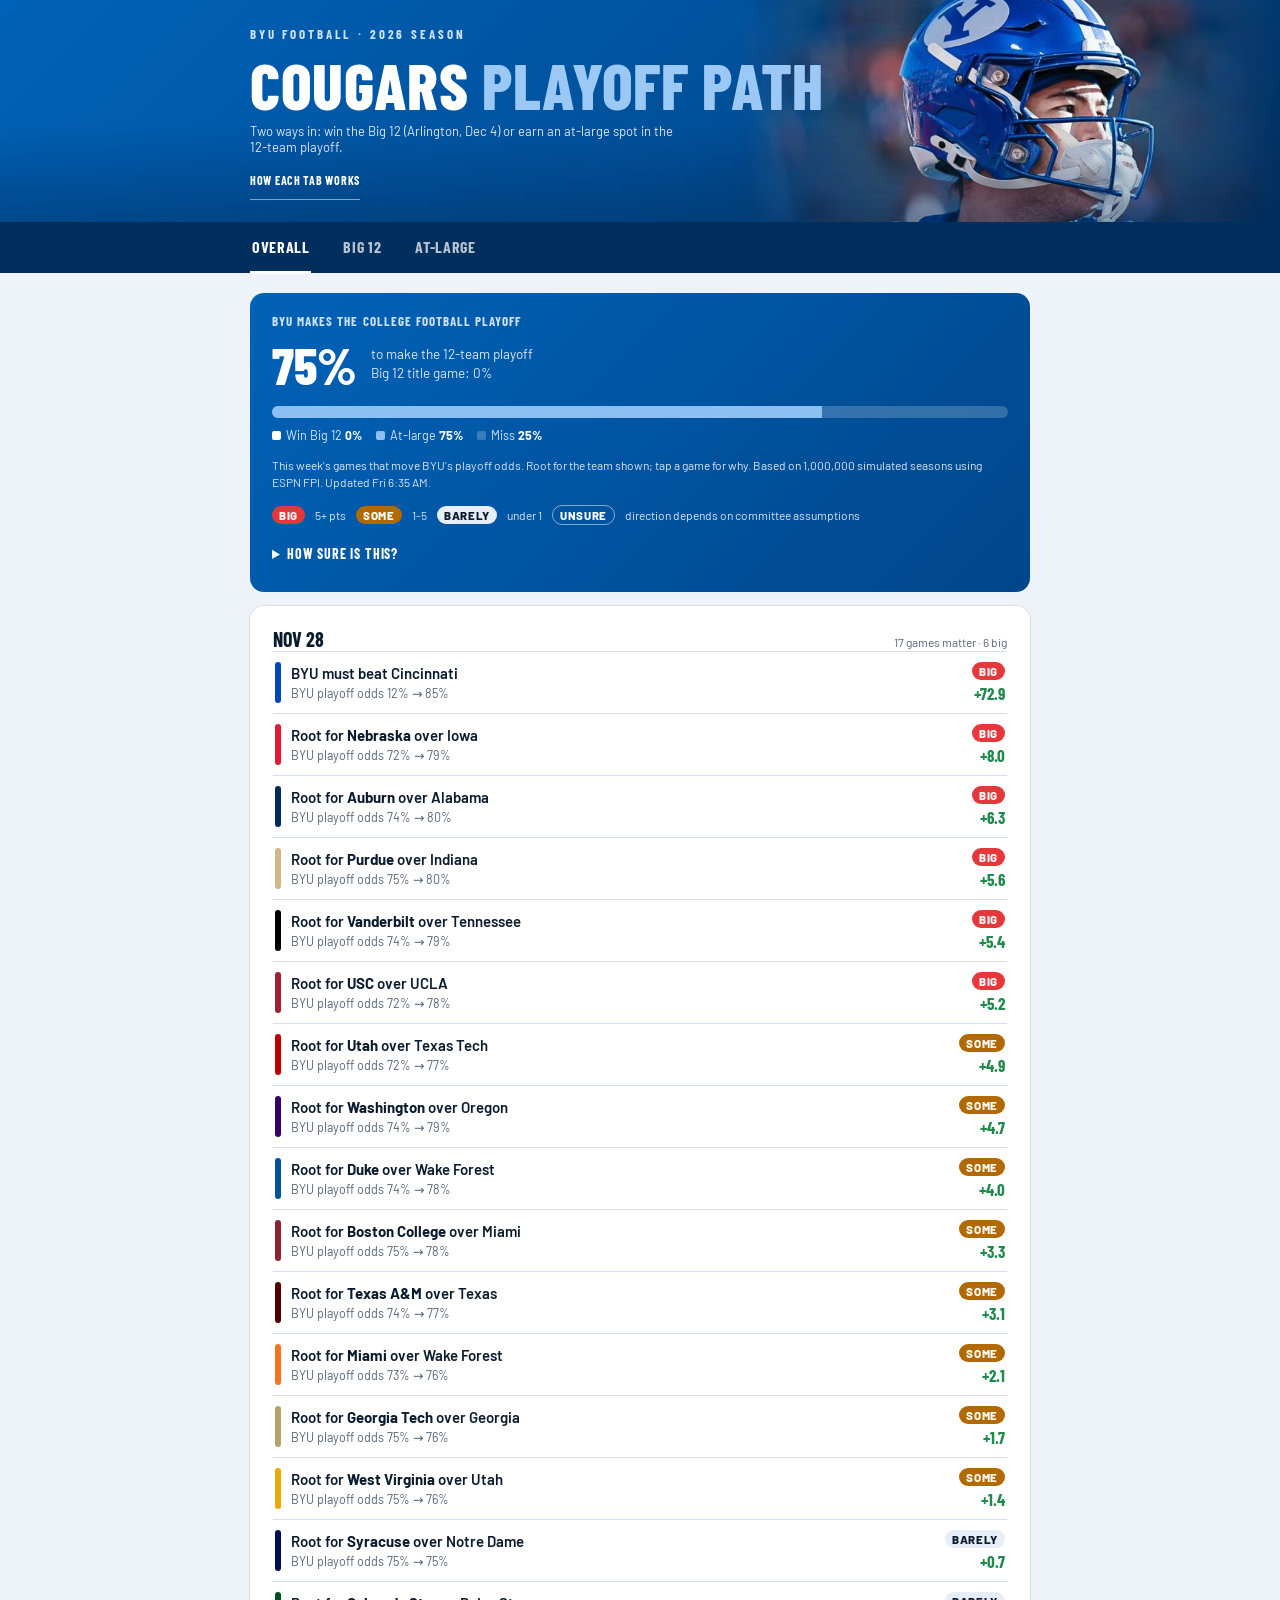
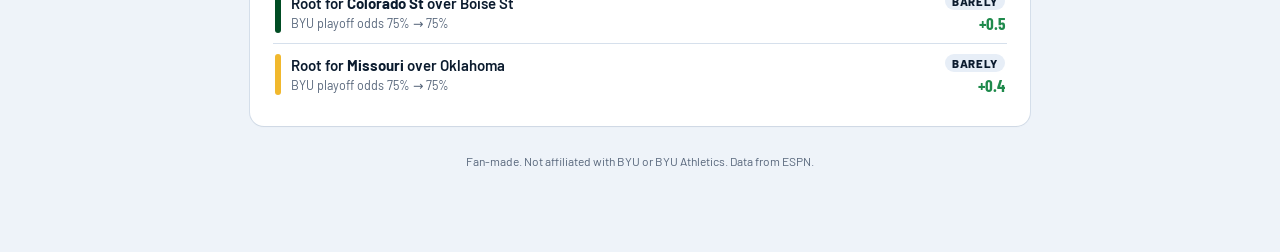
==== commit c2cdcc95: "Refresh odds data" ====
--- a/docs/index.html
+++ b/docs/index.html
@@ -551,7 +551,7 @@
   for(const w of lv){ const g=[...Array(N).keys()].filter(t=>S.wins[t]===w); out.push(...(g.length>1?resolve(S,g,null):g)); if(out.length>=2) break; }
   return out.slice(0,2);
 }
-const SCORES0={"updatedAt":"2026-11-26T21:28:28.708Z","games":[{"h":"ARIZ","a":"TCU","hs":29,"as":28,"state":"post","detail":"Final","start":"2026-11-07T03:15Z"},{"h":"UTAH","a":"BYU","hs":28,"as":20,"state":"post","detail":"Final","start":"2026-11-07T17:00Z"},{"h":"TTU","a":"WVU","hs":53,"as":48,"state":"post","detail":"Final","start":"2026-11-08T02:30Z"},{"h":"HOU","a":"CIN","hs":31,"as":24,"state":"post","detail":"Final","start":"2026-11-07T20:30Z"},{"h":"BAY","a":"ISU","hs":42,"as":31,"state":"post","detail":"Final","start":"2026-11-07T17:00Z"},{"h":"KSU","a":"OKST","hs":28,"as":66,"state":"post","detail":"Final","start":"2026-11-07T18:00Z"},{"h":"KU","a":"UCF","hs":32,"as":33,"state":"post","detail":"Final","start":"2026-11-07T20:45Z"},{"h":"ASU","a":"COLO","hs":20,"as":10,"state":"post","detail":"Final","start":"2026-11-08T00:30Z"},{"h":"COLO","a":"HOU","hs":42,"as":32,"state":"post","detail":"Final","start":"2026-11-14T03:15Z"},{"h":"ARIZ","a":"UTAH","hs":39,"as":40,"state":"post","detail":"Final","start":"2026-11-15T03:30Z"},{"h":"BYU","a":"BAY","hs":28,"as":7,"state":"post","detail":"Final","start":"2026-11-15T00:00Z"},{"h":"OKST","a":"TTU","hs":27,"as":52,"state":"post","detail":"Final","start":"2026-11-15T02:30Z"},{"h":"ISU","a":"CIN","hs":41,"as":13,"state":"post","detail":"Final","start":"2026-11-14T17:00Z"},{"h":"TCU","a":"KSU","hs":20,"as":10,"state":"post","detail":"Final","start":"2026-11-14T19:00Z"},{"h":"WVU","a":"KU","hs":14,"as":37,"state":"post","detail":"Final","start":"2026-11-14T20:30Z"},{"h":"UCF","a":"ASU","hs":13,"as":26,"state":"post","detail":"Final","start":"2026-11-14T22:30Z"},{"h":"UCF","a":"ISU","hs":48,"as":17,"state":"post","detail":"Final","start":"2026-11-20T23:00Z"},{"h":"TCU","a":"UTAH","hs":17,"as":38,"state":"post","detail":"Final","start":"2026-11-22T02:00Z"},{"h":"KU","a":"BYU","hs":29,"as":31,"state":"post","detail":"Final/3OT","start":"2026-11-21T17:00Z"},{"h":"BAY","a":"TTU","hs":10,"as":20,"state":"post","detail":"Final","start":"2026-11-21T20:30Z"},{"h":"KSU","a":"ARIZ","hs":28,"as":35,"state":"post","detail":"Final/OT","start":"2026-11-22T00:00Z"},{"h":"WVU","a":"HOU","hs":31,"as":34,"state":"post","detail":"Final","start":"2026-11-21T18:00Z"},{"h":"CIN","a":"COLO","hs":35,"as":28,"state":"post","detail":"Final","start":"2026-11-21T17:00Z"},{"h":"ASU","a":"OKST","hs":27,"as":30,"state":"post","detail":"Final/OT","start":"2026-11-22T03:30Z"},{"h":"TTU","a":"TCU","hs":0,"as":0,"state":"pre","detail":"11/26 - 8:00 PM EST","start":"2026-11-27T01:00Z"},{"h":"UTAH","a":"WVU","hs":0,"as":0,"state":"pre","detail":"11/27 - 9:00 PM EST","start":"2026-11-28T02:00Z"},{"h":"COLO","a":"UCF","hs":0,"as":0,"state":"pre","detail":"11/28 - 2:00 PM EST","start":"2026-11-28T19:00Z"},{"h":"ISU","a":"KSU","hs":0,"as":0,"state":"pre","detail":"11/28 - 2:00 PM EST","start":"2026-11-28T19:00Z"},{"h":"BYU","a":"CIN","hs":0,"as":0,"state":"pre","detail":"11/28 - 3:30 PM EST","start":"2026-11-28T20:30Z"},{"h":"OKST","a":"KU","hs":0,"as":0,"state":"pre","detail":"11/28 - 6:15 PM EST","start":"2026-11-28T23:15Z"},{"h":"ARIZ","a":"ASU","hs":0,"as":0,"state":"pre","detail":"11/28 - 9:00 PM EST","start":"2026-11-29T02:00Z"},{"h":"HOU","a":"BAY","hs":0,"as":0,"state":"pre","detail":"11/28 - 9:30 PM EST","start":"2026-11-29T02:30Z"}]};
+const SCORES0={"updatedAt":"2026-11-27T06:33:13.126Z","games":[{"h":"ARIZ","a":"TCU","hs":29,"as":28,"state":"post","detail":"Final","start":"2026-11-07T03:15Z"},{"h":"UTAH","a":"BYU","hs":28,"as":20,"state":"post","detail":"Final","start":"2026-11-07T17:00Z"},{"h":"TTU","a":"WVU","hs":53,"as":48,"state":"post","detail":"Final","start":"2026-11-08T02:30Z"},{"h":"HOU","a":"CIN","hs":31,"as":24,"state":"post","detail":"Final","start":"2026-11-07T20:30Z"},{"h":"BAY","a":"ISU","hs":42,"as":31,"state":"post","detail":"Final","start":"2026-11-07T17:00Z"},{"h":"KSU","a":"OKST","hs":28,"as":66,"state":"post","detail":"Final","start":"2026-11-07T18:00Z"},{"h":"KU","a":"UCF","hs":32,"as":33,"state":"post","detail":"Final","start":"2026-11-07T20:45Z"},{"h":"ASU","a":"COLO","hs":20,"as":10,"state":"post","detail":"Final","start":"2026-11-08T00:30Z"},{"h":"COLO","a":"HOU","hs":42,"as":32,"state":"post","detail":"Final","start":"2026-11-14T03:15Z"},{"h":"ARIZ","a":"UTAH","hs":39,"as":40,"state":"post","detail":"Final","start":"2026-11-15T03:30Z"},{"h":"BYU","a":"BAY","hs":28,"as":7,"state":"post","detail":"Final","start":"2026-11-15T00:00Z"},{"h":"OKST","a":"TTU","hs":27,"as":52,"state":"post","detail":"Final","start":"2026-11-15T02:30Z"},{"h":"ISU","a":"CIN","hs":41,"as":13,"state":"post","detail":"Final","start":"2026-11-14T17:00Z"},{"h":"TCU","a":"KSU","hs":20,"as":10,"state":"post","detail":"Final","start":"2026-11-14T19:00Z"},{"h":"WVU","a":"KU","hs":14,"as":37,"state":"post","detail":"Final","start":"2026-11-14T20:30Z"},{"h":"UCF","a":"ASU","hs":13,"as":26,"state":"post","detail":"Final","start":"2026-11-14T22:30Z"},{"h":"UCF","a":"ISU","hs":48,"as":17,"state":"post","detail":"Final","start":"2026-11-20T23:00Z"},{"h":"TCU","a":"UTAH","hs":17,"as":38,"state":"post","detail":"Final","start":"2026-11-22T02:00Z"},{"h":"KU","a":"BYU","hs":29,"as":31,"state":"post","detail":"Final/3OT","start":"2026-11-21T17:00Z"},{"h":"BAY","a":"TTU","hs":10,"as":20,"state":"post","detail":"Final","start":"2026-11-21T20:30Z"},{"h":"KSU","a":"ARIZ","hs":28,"as":35,"state":"post","detail":"Final/OT","start":"2026-11-22T00:00Z"},{"h":"WVU","a":"HOU","hs":31,"as":34,"state":"post","detail":"Final","start":"2026-11-21T18:00Z"},{"h":"CIN","a":"COLO","hs":35,"as":28,"state":"post","detail":"Final","start":"2026-11-21T17:00Z"},{"h":"ASU","a":"OKST","hs":27,"as":30,"state":"post","detail":"Final/OT","start":"2026-11-22T03:30Z"},{"h":"TTU","a":"TCU","hs":48,"as":27,"state":"post","detail":"Final","start":"2026-11-27T01:00Z"},{"h":"UTAH","a":"WVU","hs":0,"as":0,"state":"pre","detail":"11/27 - 9:00 PM EST","start":"2026-11-28T02:00Z"},{"h":"COLO","a":"UCF","hs":0,"as":0,"state":"pre","detail":"11/28 - 2:00 PM EST","start":"2026-11-28T19:00Z"},{"h":"ISU","a":"KSU","hs":0,"as":0,"state":"pre","detail":"11/28 - 2:00 PM EST","start":"2026-11-28T19:00Z"},{"h":"BYU","a":"CIN","hs":0,"as":0,"state":"pre","detail":"11/28 - 3:30 PM EST","start":"2026-11-28T20:30Z"},{"h":"OKST","a":"KU","hs":0,"as":0,"state":"pre","detail":"11/28 - 6:15 PM EST","start":"2026-11-28T23:15Z"},{"h":"ARIZ","a":"ASU","hs":0,"as":0,"state":"pre","detail":"11/28 - 9:00 PM EST","start":"2026-11-29T02:00Z"},{"h":"HOU","a":"BAY","hs":0,"as":0,"state":"pre","detail":"11/28 - 9:30 PM EST","start":"2026-11-29T02:30Z"},{"h":"MISS","a":"MSST","hs":0,"as":0,"state":"pre","detail":"11/27 - 12:00 PM EST","start":"2026-11-27T17:00Z","nat":true},{"h":"UTSA","a":"TLSA","hs":0,"as":0,"state":"pre","detail":"11/27 - 12:00 PM EST","start":"2026-11-27T17:00Z","nat":true},{"h":"AKR","a":"BUFF","hs":0,"as":0,"state":"pre","detail":"11/27 - 12:00 PM EST","start":"2026-11-27T17:00Z","nat":true},{"h":"OHIO","a":"TOL","hs":0,"as":0,"state":"pre","detail":"11/27 - 12:00 PM EST","start":"2026-11-27T17:00Z","nat":true},{"h":"IOWA","a":"NEB","hs":0,"as":0,"state":"pre","detail":"11/27 - 12:08 PM EST","start":"2026-11-27T17:08Z","nat":true},{"h":"USA","a":"APP","hs":0,"as":0,"state":"pre","detail":"11/27 - 3:00 PM EST","start":"2026-11-27T20:00Z","nat":true},{"h":"FSU","a":"FLA","hs":0,"as":0,"state":"pre","detail":"11/27 - 3:30 PM EST","start":"2026-11-27T20:30Z","nat":true},{"h":"MEM","a":"TEM","hs":0,"as":0,"state":"pre","detail":"11/27 - 3:30 PM EST","start":"2026-11-27T20:30Z","nat":true},{"h":"SJSU","a":"NDSU","hs":0,"as":0,"state":"pre","detail":"11/27 - 3:30 PM EST","start":"2026-11-27T20:30Z","nat":true},{"h":"UNM","a":"AFA","hs":0,"as":0,"state":"pre","detail":"11/27 - 4:30 PM EST","start":"2026-11-27T21:30Z","nat":true},{"h":"TA&M","a":"TEX","hs":0,"as":0,"state":"pre","detail":"11/27 - 7:30 PM EST","start":"2026-11-28T00:30Z","nat":true},{"h":"WIS","a":"MINN","hs":0,"as":0,"state":"pre","detail":"11/27 - 7:30 PM EST","start":"2026-11-28T00:30Z","nat":true}]};
 const FPI0={"ASU":3.9,"ARIZ":12.2,"COLO":0,"ISU":2.3,"OKST":11.7,"BAY":10.2,"HOU":11.4,"BYU":15.4,"UTAH":19.4,"WVU":1.2,"UCF":4.1,"CIN":2.6,"KU":6.6,"KSU":1.9,"TCU":6.7,"TTU":17.1};
 // ---- favorites ----
 const POWER=FPI0;
@@ -680,9 +680,9 @@
 setInterval(()=>{ if(!POLLING&&gameDay()){ POLLING=true; loop(); } },600000);
 document.addEventListener("visibilitychange",()=>{ if(!document.hidden) liveScores(!gameDay()); });
 setTimeout(()=>{ loop(); modelData(); },0); setInterval(modelData,120000);
-const PATHS={"games":[["TTU","TCU",0.8234],["UTAH","WVU",0.9284],["ARIZ","ASU",0.784],["BYU","CIN",0.8659],["COLO","UCF",0.4573],["HOU","BAY",0.5987],["ISU","KSU",0.5848],["OKST","KU",0.7039]],"baseWins":[8,6,7,5,4,5,5,4,4,3,3,3,2,2,2,1],"finals":["ARIZ|TCU","UTAH|BYU","TTU|WVU","HOU|CIN","BAY|ISU","KSU|OKST","KU|UCF","ASU|COLO","COLO|HOU","ARIZ|UTAH","BYU|BAY","OKST|TTU","ISU|CIN","TCU|KSU","WVU|KU","UCF|ASU","UCF|ISU","TCU|UTAH","KU|BYU","BAY|TTU","KSU|ARIZ","WVU|HOU","CIN|COLO","ASU|OKST"],"title":[0,0,0,0,0,0,0,0,0,0,0,0,0,0,0,0],"seed1":[0,0,0,0,0,0,0,0,0,0,0,0,0,0,0,0],"cnt":[0,0,0,0,0,0,0,0,0,0,0,0,0,0,0,0],"pair":[[0,0,0,0,0,0,0,0,0,0,0,0,0,0,0,0],[0,0,0,0,0,0,0,0,0,0,0,0,0,0,0,0],[0,0,0,0,0,0,0,0,0,0,0,0,0,0,0,0],[0,0,0,0,0,0,0,0,0,0,0,0,0,0,0,0],[0,0,0,0,0,0,0,0,0,0,0,0,0,0,0,0],[0,0,0,0,0,0,0,0,0,0,0,0,0,0,0,0],[0,0,0,0,0,0,0,0,0,0,0,0,0,0,0,0],[0,0,0,0,0,0,0,0,0,0,0,0,0,0,0,0],[0,0,0,0,0,0,0,0,0,0,0,0,0,0,0,0],[0,0,0,0,0,0,0,0,0,0,0,0,0,0,0,0],[0,0,0,0,0,0,0,0,0,0,0,0,0,0,0,0],[0,0,0,0,0,0,0,0,0,0,0,0,0,0,0,0],[0,0,0,0,0,0,0,0,0,0,0,0,0,0,0,0],[0,0,0,0,0,0,0,0,0,0,0,0,0,0,0,0],[0,0,0,0,0,0,0,0,0,0,0,0,0,0,0,0],[0,0,0,0,0,0,0,0,0,0,0,0,0,0,0,0]],"pat":[[0,0,0,0,0,0,0,0,0,0,0,0,0,0,0,0],[0,0,0,0,0,0,0,0,0,0,0,0,0,0,0,0],[0,0,0,0,0,0,0,0,0,0,0,0,0,0,0,0],[0,0,0,0,0,0,0,0,0,0,0,0,0,0,0,0],[0,0,0,0,0,0,0,0,0,0,0,0,0,0,0,0],[0,0,0,0,0,0,0,0,0,0,0,0,0,0,0,0],[0,0,0,0,0,0,0,0,0,0,0,0,0,0,0,0],[0,0,0,0,0,0,0,0,0,0,0,0,0,0,0,0],[0,0,0,0,0,0,0,0,0,0,0,0,0,0,0,0],[0,0,0,0,0,0,0,0,0,0,0,0,0,0,0,0],[0,0,0,0,0,0,0,0,0,0,0,0,0,0,0,0],[0,0,0,0,0,0,0,0,0,0,0,0,0,0,0,0],[0,0,0,0,0,0,0,0,0,0,0,0,0,0,0,0],[0,0,0,0,0,0,0,0,0,0,0,0,0,0,0,0],[0,0,0,0,0,0,0,0,0,0,0,0,0,0,0,0],[0,0,0,0,0,0,0,0,0,0,0,0,0,0,0,0]],"condH":[[0,0,0,0,0,0,0,0],[0,0,0,0,0,0,0,0],[0,0,0,0,0,0,0,0],[0,0,0,0,0,0,0,0],[0,0,0,0,0,0,0,0],[0,0,0,0,0,0,0,0],[0,0,0,0,0,0,0,0],[0,0,0,0,0,0,0,0],[0,0,0,0,0,0,0,0],[0,0,0,0,0,0,0,0],[0,0,0,0,0,0,0,0],[0,0,0,0,0,0,0,0],[0,0,0,0,0,0,0,0],[0,0,0,0,0,0,0,0],[0,0,0,0,0,0,0,0],[0,0,0,0,0,0,0,0]],"computedAt":"2026-11-26T21:29:08.882Z","rivals":[[1,2,3,4,5],[0,2,3,4,5],[0,1,3,4,5],[0,1,2,4,5],[0,1,2,3,5],[0,1,2,3,4],[0,1,2,3,4],[0,1,2,3,4],[0,1,2,3,4],[0,1,2,3,4],[0,1,2,3,4],[0,1,2,3,4],[0,1,2,3,4],[0,1,2,3,4],[0,1,2,3,4],[0,1,2,3,4]],"tracked":[0,0,0,0,0,0,0,0,0,0,0,0,0,0,0,0],"gamesLeft":[1,1,1,1,1,1,1,1,1,1,1,1,1,1,1,1],"cells":[[],[],[],[],[],[],[],[],[],[],[],[],[],[],[],[]]};
-const WEEKLY0={"computedAt":"2026-11-26T21:31:03.632Z","weeks":[{"label":"Nov 28","release":"Dec 1","releaseDate":"2026-12-01","source":"sim","byuAvg":10.08,"byuTop12":0.7994,"dist":[0,0.0003,0.0021,0.0078,0.0199,0.0377,0.0598,0.0859,0.111,0.1261,0.1297,0.1191,0.0998,0.0719,0.0451,0.0254,0.0175,0.0127,0.0093,0.0066,0.0045,0.0027,0.0019,0.0012,0.0007,0.0005,0.0003,0.0002,0.0001,0,0,0,0,0,0,0,0,0,0,0,0],"games":[{"id":"401856756","h":"TA&M","a":"TEX","p":0.182,"date":"2026-11-28T00:30Z","rH":9.713,"rA":10.165,"tH":0.8086,"tA":0.7973},{"id":"401856757","h":"ALA","a":"AUB","p":0.887,"date":"2026-11-29T00:30Z","rH":10.152,"rA":9.547,"tH":0.7947,"tA":0.836},{"id":"401856758","h":"ARK","a":"LSU","p":0.13,"date":"2026-11-28T17:45Z","rH":10.084,"rA":10.083,"tH":0.8007,"tA":0.7992},{"id":"401856759","h":"FSU","a":"FLA","p":0.379,"date":"2026-11-27T20:30Z","rH":10.073,"rA":10.09,"tH":0.7995,"tA":0.7993},{"id":"401856760","h":"UGA","a":"GT","p":0.992,"date":"2026-11-28T20:30Z","rH":10.084,"rA":10.014,"tH":0.7993,"tA":0.8042},{"id":"401856761","h":"UK","a":"LOU","p":0.383,"date":"2026-11-28T17:00Z","rH":10.065,"rA":10.095,"tH":0.8004,"tA":0.7987},{"id":"401856762","h":"MISS","a":"MSST","p":0.879,"date":"2026-11-27T17:00Z","rH":10.086,"rA":10.065,"tH":0.7995,"tA":0.7986},{"id":"401856763","h":"MIZ","a":"OU","p":0.511,"date":"2026-11-28T21:15Z","rH":10.063,"rA":10.105,"tH":0.8016,"tA":0.7971},{"id":"401856764","h":"CLEM","a":"SC","p":0.46,"date":"2026-11-28T20:00Z","rH":10.084,"rA":10.083,"tH":0.7999,"tA":0.7989},{"id":"401856765","h":"VAN","a":"TENN","p":0.142,"date":"2026-11-29T00:00Z","rH":9.579,"rA":10.167,"tH":0.8237,"tA":0.7953},{"id":"401856873","h":"ARIZ","a":"ASU","p":0.781,"date":"2026-11-29T02:00Z","rH":10.09,"rA":10.059,"tH":0.7991,"tA":0.8002},{"id":"401856874","h":"HOU","a":"BAY","p":0.602,"date":"2026-11-29T02:30Z","rH":10.093,"rA":10.069,"tH":0.7994,"tA":0.7993},{"id":"401856875","h":"COLO","a":"UCF","p":0.454,"date":"2026-11-28T19:00Z","rH":10.079,"rA":10.087,"tH":0.8015,"tA":0.7976},{"id":"401856876","h":"BYU","a":"CIN","p":0.864,"date":"2026-11-28T20:30Z","rH":9.264,"rA":15.367,"tH":0.9023,"tA":0.135},{"id":"401856877","h":"OKST","a":"KU","p":0.705,"date":"2026-11-28T23:15Z","rH":10.083,"rA":10.084,"tH":0.7998,"tA":0.7983},{"id":"401856878","h":"ISU","a":"KSU","p":0.58,"date":"2026-11-28T19:00Z","rH":10.09,"rA":10.074,"tH":0.7984,"tA":0.8007},{"id":"401856879","h":"TTU","a":"TCU","p":0.821,"date":"2026-11-27T01:00Z","rH":10.147,"rA":9.792,"tH":0.7919,"tA":0.8335},{"id":"401856880","h":"UTAH","a":"WVU","p":0.93,"date":"2026-11-28T02:00Z","rH":10.089,"rA":10.006,"tH":0.7996,"tA":0.7962},{"id":"401858311","h":"MIA","a":"BC","p":0.985,"date":"2026-11-28T17:00Z","rH":10.089,"rA":9.702,"tH":0.7991,"tA":0.8176},{"id":"401858312","h":"WAKE","a":"DUKE","p":0.78,"date":"2026-11-28T20:30Z","rH":10.166,"rA":9.79,"tH":0.7938,"tA":0.8192},{"id":"401858313","h":"UNC","a":"NCSU","p":0.732,"date":"2026-11-28T17:00Z","rH":10.085,"rA":10.079,"tH":0.7993,"tA":0.7997},{"id":"401858314","h":"SYR","a":"ND","p":0.044,"date":"2026-11-28T17:00Z","rH":9.843,"rA":10.094,"tH":0.7984,"tA":0.7994},{"id":"401858315","h":"CAL","a":"PITT","p":0.202,"date":"2026-11-29T00:30Z","rH":10.067,"rA":10.088,"tH":0.798,"tA":0.7997},{"id":"401858316","h":"STAN","a":"SMU","p":0.202,"date":"2026-11-28T20:30Z","rH":10.103,"rA":10.079,"tH":0.7982,"tA":0.7997},{"id":"401858317","h":"VT","a":"UVA","p":0.498,"date":"2026-11-28T20:00Z","rH":10.08,"rA":10.087,"tH":0.8,"tA":0.7988},{"id":"401858536","h":"IOWA","a":"NEB","p":0.59,"date":"2026-11-27T17:00Z","rH":10.257,"rA":9.833,"tH":0.7697,"tA":0.8421},{"id":"401858537","h":"NU","a":"ILL","p":0.703,"date":"2026-11-28T17:30Z","rH":10.077,"rA":10.099,"tH":0.7999,"tA":0.798},{"id":"401858538","h":"IU","a":"PUR","p":0.958,"date":"2026-11-29T00:00Z","rH":10.095,"rA":9.816,"tH":0.7973,"tA":0.8473},{"id":"401858539","h":"MD","a":"PSU","p":0.207,"date":"2026-11-28T20:30Z","rH":10.081,"rA":10.084,"tH":0.8017,"tA":0.7987},{"id":"401858540","h":"OSU","a":"MICH","p":0.896,"date":"2026-11-28T17:00Z","rH":10.083,"rA":10.087,"tH":0.7995,"tA":0.7986},{"id":"401858541","h":"ORE","a":"WASH","p":0.872,"date":"2026-11-29T00:30Z","rH":10.122,"rA":9.818,"tH":0.7941,"tA":0.8355},{"id":"401858542","h":"RUTG","a":"MSU","p":0.412,"date":"2026-11-28T21:15Z","rH":10.083,"rA":10.083,"tH":0.7995,"tA":0.7993},{"id":"401858543","h":"UCLA","a":"USC","p":0.527,"date":"2026-11-28T20:30Z","rH":10.267,"rA":9.879,"tH":0.7845,"tA":0.8159},{"id":"401858544","h":"WIS","a":"MINN","p":0.794,"date":"2026-11-28T00:30Z","rH":10.082,"rA":10.089,"tH":0.8,"tA":0.797},{"id":"401860926","h":"CSU","a":"BOIS","p":0.051,"date":"2026-11-28T23:00Z","rH":10.053,"rA":10.085,"tH":0.8051,"tA":0.7991},{"id":"401860927","h":"FRES","a":"ORST","p":0.514,"date":"2026-11-29T03:00Z","rH":10.075,"rA":10.093,"tH":0.7997,"tA":0.799},{"id":"401860928","h":"USU","a":"TXST","p":0.297,"date":"2026-11-29T02:30Z","rH":10.079,"rA":10.085,"tH":0.7992,"tA":0.7994},{"id":"401860929","h":"WSU","a":"SDSU","p":0.57,"date":"2026-11-28T23:30Z","rH":10.094,"rA":10.07,"tH":0.7984,"tA":0.8007},{"id":"401861969","h":"WYO","a":"CONN","p":0.383,"date":"2026-11-28T17:00Z","rH":10.081,"rA":10.085,"tH":0.7986,"tA":0.7998},{"id":"401862837","h":"ECU","a":"FAU","p":0.62,"date":"2026-11-28T18:00Z","rH":10.088,"rA":10.076,"tH":0.7993,"tA":0.7995},{"id":"401862838","h":"MEM","a":"TEM","p":0.906,"date":"2026-11-27T20:30Z","rH":10.084,"rA":10.073,"tH":0.7992,"tA":0.8008},{"id":"401862839","h":"USF","a":"TULN","p":0.672,"date":"2026-11-28T20:30Z","rH":10.085,"rA":10.081,"tH":0.7995,"tA":0.7991},{"id":"401862840","h":"UTSA","a":"TLSA","p":0.497,"date":"2026-11-27T17:00Z","rH":10.087,"rA":10.08,"tH":0.7993,"tA":0.7994},{"id":"401862841","h":"RICE","a":"ARMY","p":0.265,"date":"2026-11-28T19:00Z","rH":10.093,"rA":10.08,"tH":0.7992,"tA":0.7994},{"id":"401862842","h":"CLT","a":"NAVY","p":0.135,"date":"2026-11-28T17:00Z","rH":10.112,"rA":10.079,"tH":0.7938,"tA":0.8002},{"id":"401862843","h":"UNT","a":"UAB","p":0.859,"date":"2026-11-28T21:00Z","rH":10.083,"rA":10.086,"tH":0.7993,"tA":0.7996},{"id":"401864546","h":"UNM","a":"AF","p":0.72,"date":"2026-11-27T21:30Z","rH":10.079,"rA":10.094,"tH":0.7992,"tA":0.7998},{"id":"401864547","h":"HAW","a":"SAC","p":0.939,"date":"2026-11-29T04:00Z","rH":10.085,"rA":10.064,"tH":0.7996,"tA":0.7959},{"id":"401864548","h":"UNLV","a":"NEV","p":0.678,"date":"2026-11-29T02:00Z","rH":10.079,"rA":10.093,"tH":0.7999,"tA":0.7982},{"id":"401864549","h":"SJSU","a":"NDSU","p":0.242,"date":"2026-11-27T20:30Z","rH":10.078,"rA":10.085,"tH":0.7983,"tA":0.7997},{"id":"401864550","h":"NIU","a":"UTEP","p":0.717,"date":"2026-11-28T20:30Z","rH":10.08,"rA":10.092,"tH":0.7995,"tA":0.799},{"id":"401866472","h":"AKR","a":"BUF","p":0.229,"date":"2026-11-27T17:00Z","rH":10.1,"rA":10.078,"tH":0.7972,"tA":0.8},{"id":"401866473","h":"OHIO","a":"TOL","p":0.378,"date":"2026-11-27T17:00Z","rH":10.082,"rA":10.084,"tH":0.8008,"tA":0.7985},{"id":"401866474","h":"BALL","a":"CMU","p":0.355,"date":"2026-11-28T17:00Z","rH":10.089,"rA":10.081,"tH":0.7991,"tA":0.7995},{"id":"401866475","h":"BGSU","a":"MASS","p":0.536,"date":"2026-11-28T20:30Z","rH":10.067,"rA":10.102,"tH":0.8013,"tA":0.7971},{"id":"401869930","h":"USA","a":"APP","p":0.621,"date":"2026-11-27T20:00Z","rH":10.084,"rA":10.082,"tH":0.7996,"tA":0.799},{"id":"401869939","h":"ARST","a":"TROY","p":0.612,"date":"2026-11-28T20:00Z","rH":10.092,"rA":10.07,"tH":0.7985,"tA":0.8007},{"id":"401869947","h":"JMU","a":"CCU","p":0.886,"date":"2026-11-28T19:00Z","rH":10.084,"rA":10.082,"tH":0.7994,"tA":0.7988},{"id":"401869954","h":"GASO","a":"LT","p":0.515,"date":"2026-11-28T17:00Z","rH":10.102,"rA":10.064,"tH":0.7976,"tA":0.8012},{"id":"401869959","h":"GAST","a":"UL","p":0.4,"date":"2026-11-28T19:00Z","rH":10.081,"rA":10.085,"tH":0.7999,"tA":0.799},{"id":"401870804","h":"WKU","a":"KENN","p":0.435,"date":"2026-11-28T18:00Z","rH":10.076,"rA":10.089,"tH":0.7998,"tA":0.799},{"id":"401871062","h":"DEL","a":"JXST","p":0.514,"date":"2026-11-28T20:30Z","rH":10.09,"rA":10.076,"tH":0.7985,"tA":0.8003},{"id":"401871063","h":"MOST","a":"LIB","p":0.106,"date":"2026-11-28T19:00Z","rH":10.051,"rA":10.087,"tH":0.8039,"tA":0.7988},{"id":"401871082","h":"FIU","a":"SHSU","p":0.786,"date":"2026-11-28T19:00Z","rH":10.083,"rA":10.085,"tH":0.7993,"tA":0.7996},{"id":"401871083","h":"MTSU","a":"NMSU","p":0.608,"date":"2026-11-28T19:00Z","rH":10.086,"rA":10.079,"tH":0.8004,"tA":0.7978},{"id":"401871102","h":"ULM","a":"MRSH","p":0.351,"date":"2026-11-28T18:00Z","rH":10.089,"rA":10.08,"tH":0.798,"tA":0.8001},{"id":"401871103","h":"ODU","a":"USM","p":0.617,"date":"2026-11-28T18:00Z","rH":10.09,"rA":10.072,"tH":0.7985,"tA":0.8008}],"board":[{"ab":"UGA","r":1.8},{"ab":"UTAH","r":3.1},{"ab":"TEX","r":4},{"ab":"ND","r":4.6},{"ab":"TENN","r":6},{"ab":"ALA","r":6.7},{"ab":"MIA","r":7.2},{"ab":"WAKE","r":8.7},{"ab":"UCLA","r":9.7},{"ab":"TTU","r":10},{"ab":"BYU","r":10.1},{"ab":"ORE","r":10.4},{"ab":"IU","r":13},{"ab":"IOWA","r":13.4},{"ab":"ARIZ","r":18.5},{"ab":"USC","r":18.7},{"ab":"HOU","r":20},{"ab":"OU","r":20},{"ab":"OSU","r":20.3},{"ab":"LOU","r":20.6},{"ab":"FLA","r":22.6},{"ab":"UK","r":23.1},{"ab":"MISS","r":23.1},{"ab":"MIZ","r":24.2},{"ab":"NEB","r":25.8}]}],"names":{"AUB":["Auburn","#002b5c"],"UAB":["UAB","#1a5632"],"USA":["South Alabama","#00205b"],"ARK":["Arkansas","#a32136"],"ASU":["Arizona St","#ffc627"],"ARIZ":["Arizona","#cc0033"],"SAC":["Sacramento St","#00573C"],"SDSU":["San Diego St","#a6192e"],"SJSU":["San José St","#0038a8"],"STAN":["Stanford","#8c1515"],"CAL":["California","#041e42"],"UCLA":["UCLA","#2774ae"],"USC":["USC","#9d2235"],"CSU":["Colorado St","#004c23"],"COLO":["Colorado","#cfb87c"],"CONN":["UConn","#0c2340"],"DEL":["Delaware","#00539f"],"FSU":["Florida St","#782f40"],"JXST":["Jax State","#cc0000"],"FLA":["Florida","#0021a5"],"USF":["South Florida","#006747"],"GT":["Georgia Tech","#b3a369"],"UGA":["Georgia","#ba0c2f"],"HAW":["Hawai'i","#005737"],"ISU":["Iowa State","#ae192d"],"BOIS":["Boise St","#0033a0"],"NU":["Northwestern","#492f92"],"IU":["Indiana","#970310"],"ND":["Notre Dame","#062340"],"UK":["Kentucky","#0033a0"],"LOU":["Louisville","#c9001f"],"WKU":["Western KY","#e13a3e"],"LSU":["LSU","#461d76"],"BC":["Boston College","#8c2232"],"MASS":["UMass","#881c1c"],"MD":["Maryland","#ce1126"],"MSU":["Michigan St","#173f35"],"MICH":["Michigan","#00274c"],"MINN":["Minnesota","#5e0a2f"],"MIZ":["Missouri","#f1b82d"],"MISS":["Ole Miss","#13294b"],"DUKE":["Duke","#00539b"],"ECU":["East Carolina","#582c83"],"NCSU":["NC State","#cc0000"],"UNC":["North Carolina","#7bafd4"],"WAKE":["Wake Forest","#ceb888"],"NEB":["Nebraska","#e31937"],"RUTG":["Rutgers","#ce0e2d"],"NMSU":["New Mexico St","#7e141b"],"UNM":["New Mexico","#ba0c2f"],"SYR":["Syracuse","#000e54"],"BGSU":["Bowling Green","#fd5000"],"M-OH":["Miami OH","#c41230"],"OSU":["Ohio State","#ba0c2f"],"OHIO":["Ohio","#154734"],"OKST":["Oklahoma St","#fe5c00"],"OU":["Oklahoma","#990000"],"TLSA":["Tulsa","#003595"],"ORST":["Oregon St","#dc4405"],"PSU":["Penn State","#061440"],"TEM":["Temple","#a41e35"],"PITT":["Pitt","#003594"],"CLEM":["Clemson","#f56600"],"MEM":["Memphis","#004991"],"VAN":["Vanderbilt","#000000"],"BAY":["Baylor","#154734"],"RICE":["Rice","#00205b"],"TA&M":["Texas A&M","#500000"],"HOU":["Houston","#c8102e"],"UNT":["North Texas","#068f33"],"TEX":["Texas","#af5c37"],"BYU":["BYU","#0047ba"],"UTAH":["Utah","#be0000"],"JMU":["James Madison","#450084"],"UVA":["Virginia","#232d4b"],"VT":["Virginia Tech","#6a2c3e"],"WASH":["Washington","#33006f"],"WSU":["Washington St","#a60f2d"],"WIS":["Wisconsin","#a00000"],"MRSH":["Marshall","#00b140"],"WVU":["West Virginia","#eaaa00"],"FRES":["Fresno St","#b1102b"],"GASO":["GA Southern","#041e42"],"ODU":["Old Dominion","#003768"],"UL":["Louisiana","#ce181e"],"CCU":["Coastal","#006f71"],"TXST":["Texas St","#501214"],"USU":["Utah State","#0f2439"],"ALA":["Alabama","#9e1b32"],"KENN":["Kennesaw St","#fdbb30"],"MSST":["Mississippi St","#5d1725"],"ARMY":["Army","#000000"],"ILL":["Illinois","#ff5f05"],"AF":["Air Force","#003594"],"AKR":["Akron","#041e42"],"APP":["App State","#000000"],"ARST":["Arkansas St","#cc092f"],"BALL":["Ball State","#ba0c2f"],"BUF":["Buffalo","#005bbb"],"UCF":["UCF","#000000"],"CMU":["C Michigan","#4c0027"],"CIN":["Cincinnati","#000000"],"EMU":["E Michigan","#006938"],"FAU":["FAU","#003366"],"FIU":["FIU","#091f3f"],"GAST":["Georgia St","#0039a6"],"IOWA":["Iowa","#231f20"],"KU":["Kansas","#0051ba"],"KSU":["Kansas St","#330a57"],"KENT":["Kent State","#002664"],"LIB":["Liberty","#0a254e"],"LT":["Louisiana Tech","#003087"],"MIA":["Miami","#f47423"],"MTSU":["MTSU","#036eb7"],"NAVY":["Navy","#00225b"],"CLT":["Charlotte","#005035"],"ULM":["UL Monroe","#840029"],"UNLV":["UNLV","#cf0a2c"],"NEV":["Nevada","#041e42"],"NDSU":["N Dakota St","#01402A"],"NIU":["N Illinois","#c8102e"],"ORE":["Oregon","#00934b"],"PUR":["Purdue","#ceb888"],"SHSU":["Sam Houston","#f56423"],"SMU":["SMU","#a80000"],"USM":["Southern Miss","#ffc72c"],"SC":["South Carolina","#73000a"],"MOST":["Missouri St","#5e0009"],"TCU":["TCU","#4d1979"],"TENN":["Tennessee","#ff8200"],"UTSA":["UTSA","#0c2340"],"UTEP":["UTEP","#ff8200"],"TTU":["Texas Tech","#da291c"],"TOL":["Toledo","#0b2240"],"TROY":["Troy","#862633"],"TULN":["Tulane","#006747"],"WMU":["W Michigan","#532e1f"],"WYO":["Wyoming","#492f24"]}};
-const CFP0={"computedAt":"2026-11-26T21:30:34.095Z","sims":1000000,"names":{"AUB":["Auburn","#002b5c"],"UAB":["UAB","#1a5632"],"USA":["South Alabama","#00205b"],"ARK":["Arkansas","#a32136"],"ASU":["Arizona St","#ffc627"],"ARIZ":["Arizona","#cc0033"],"SAC":["Sacramento St","#00573C"],"SDSU":["San Diego St","#a6192e"],"SJSU":["San José St","#0038a8"],"STAN":["Stanford","#8c1515"],"CAL":["California","#041e42"],"UCLA":["UCLA","#2774ae"],"USC":["USC","#9d2235"],"CSU":["Colorado St","#004c23"],"COLO":["Colorado","#cfb87c"],"CONN":["UConn","#0c2340"],"DEL":["Delaware","#00539f"],"FSU":["Florida St","#782f40"],"JXST":["Jax State","#cc0000"],"FLA":["Florida","#0021a5"],"USF":["South Florida","#006747"],"GT":["Georgia Tech","#b3a369"],"UGA":["Georgia","#ba0c2f"],"HAW":["Hawai'i","#005737"],"ISU":["Iowa State","#ae192d"],"BOIS":["Boise St","#0033a0"],"NU":["Northwestern","#492f92"],"IU":["Indiana","#970310"],"ND":["Notre Dame","#062340"],"UK":["Kentucky","#0033a0"],"LOU":["Louisville","#c9001f"],"WKU":["Western KY","#e13a3e"],"LSU":["LSU","#461d76"],"BC":["Boston College","#8c2232"],"MASS":["UMass","#881c1c"],"MD":["Maryland","#ce1126"],"MSU":["Michigan St","#173f35"],"MICH":["Michigan","#00274c"],"MINN":["Minnesota","#5e0a2f"],"MIZ":["Missouri","#f1b82d"],"MISS":["Ole Miss","#13294b"],"DUKE":["Duke","#00539b"],"ECU":["East Carolina","#582c83"],"NCSU":["NC State","#cc0000"],"UNC":["North Carolina","#7bafd4"],"WAKE":["Wake Forest","#ceb888"],"NEB":["Nebraska","#e31937"],"RUTG":["Rutgers","#ce0e2d"],"NMSU":["New Mexico St","#7e141b"],"UNM":["New Mexico","#ba0c2f"],"SYR":["Syracuse","#000e54"],"BGSU":["Bowling Green","#fd5000"],"M-OH":["Miami OH","#c41230"],"OSU":["Ohio State","#ba0c2f"],"OHIO":["Ohio","#154734"],"OKST":["Oklahoma St","#fe5c00"],"OU":["Oklahoma","#990000"],"TLSA":["Tulsa","#003595"],"ORST":["Oregon St","#dc4405"],"PSU":["Penn State","#061440"],"TEM":["Temple","#a41e35"],"PITT":["Pitt","#003594"],"CLEM":["Clemson","#f56600"],"MEM":["Memphis","#004991"],"VAN":["Vanderbilt","#000000"],"BAY":["Baylor","#154734"],"RICE":["Rice","#00205b"],"TA&M":["Texas A&M","#500000"],"HOU":["Houston","#c8102e"],"UNT":["North Texas","#068f33"],"TEX":["Texas","#af5c37"],"BYU":["BYU","#0047ba"],"UTAH":["Utah","#be0000"],"JMU":["James Madison","#450084"],"UVA":["Virginia","#232d4b"],"VT":["Virginia Tech","#6a2c3e"],"WASH":["Washington","#33006f"],"WSU":["Washington St","#a60f2d"],"WIS":["Wisconsin","#a00000"],"MRSH":["Marshall","#00b140"],"WVU":["West Virginia","#eaaa00"],"FRES":["Fresno St","#b1102b"],"GASO":["GA Southern","#041e42"],"ODU":["Old Dominion","#003768"],"UL":["Louisiana","#ce181e"],"CCU":["Coastal","#006f71"],"TXST":["Texas St","#501214"],"USU":["Utah State","#0f2439"],"ALA":["Alabama","#9e1b32"],"KENN":["Kennesaw St","#fdbb30"],"MSST":["Mississippi St","#5d1725"],"ARMY":["Army","#000000"],"ILL":["Illinois","#ff5f05"],"AF":["Air Force","#003594"],"AKR":["Akron","#041e42"],"APP":["App State","#000000"],"ARST":["Arkansas St","#cc092f"],"BALL":["Ball State","#ba0c2f"],"BUF":["Buffalo","#005bbb"],"UCF":["UCF","#000000"],"CMU":["C Michigan","#4c0027"],"CIN":["Cincinnati","#000000"],"EMU":["E Michigan","#006938"],"FAU":["FAU","#003366"],"FIU":["FIU","#091f3f"],"GAST":["Georgia St","#0039a6"],"IOWA":["Iowa","#231f20"],"KU":["Kansas","#0051ba"],"KSU":["Kansas St","#330a57"],"KENT":["Kent State","#002664"],"LIB":["Liberty","#0a254e"],"LT":["Louisiana Tech","#003087"],"MIA":["Miami","#f47423"],"MTSU":["MTSU","#036eb7"],"NAVY":["Navy","#00225b"],"CLT":["Charlotte","#005035"],"ULM":["UL Monroe","#840029"],"UNLV":["UNLV","#cf0a2c"],"NEV":["Nevada","#041e42"],"NDSU":["N Dakota St","#01402A"],"NIU":["N Illinois","#c8102e"],"ORE":["Oregon","#00934b"],"PUR":["Purdue","#ceb888"],"SHSU":["Sam Houston","#f56423"],"SMU":["SMU","#a80000"],"USM":["Southern Miss","#ffc72c"],"SC":["South Carolina","#73000a"],"MOST":["Missouri St","#5e0009"],"TCU":["TCU","#4d1979"],"TENN":["Tennessee","#ff8200"],"UTSA":["UTSA","#0c2340"],"UTEP":["UTEP","#ff8200"],"TTU":["Texas Tech","#da291c"],"TOL":["Toledo","#0b2240"],"TROY":["Troy","#862633"],"TULN":["Tulane","#006747"],"WMU":["W Michigan","#532e1f"],"WYO":["Wyoming","#492f24"]},"byu":{"cfp":0.6976,"champ":0.06057,"ccg":0.1549,"atLarge":0.63703,"alGivenNotChamp":0.6781,"rank":[0,0.00034,0.00709,0.01387,0.02244,0.03576,0.05459,0.0784,0.10628,0.1316,0.13941,0.12215,0.09095,0.06131,0.04101,0.02755,0.02009,0.01476,0.0106,0.00765,0.00506,0.00344,0.00218,0.00146,0.00084,0.00053,0.00029,0.00016,0.0001,0.0001],"rankNC":[0,0,0.001,0.0051,0.014,0.028,0.0492,0.0758,0.1075,0.1366,0.1469,0.1295,0.0967,0.0652,0.0437,0.0293,0.0214,0.0157,0.0113,0.0081,0.0054,0.0037,0.0023,0.0016,0.0009,0.0006,0.0003,0.0002,0.0001,0.0001]},"byuRec":{"1|-":[0.70931,0.8397],"1|L":[0.09432,0.2846],"1|W":[0.06057,1],"0|-":[0.1358,0.1073]},"lastIn":[0,0,0,0,0,0,0,0.00014,0.00212,0.02194,0.17541,0.80036,0.00003,0,0,0,0,0,0,0,0,0,0,0,0,0,0,0,0,0,0,0,0,0,0,0,0,0,0,0],"teams":[{"ab":"UGA","name":"Georgia","color":"#ba0c2f","rec":"10-1","cfpRank":1,"fpi":28.7,"cfp":0.99938,"auto":0.61981,"avgRank":2.2,"g6":false},{"ab":"ND","name":"Notre Dame","color":"#062340","rec":"10-1","cfpRank":4,"fpi":27.2,"cfp":0.99858,"auto":0.99858,"avgRank":4.9,"g6":false},{"ab":"UTAH","name":"Utah","color":"#be0000","rec":"11-0","cfpRank":2,"fpi":19.4,"cfp":0.99383,"auto":0.5726,"avgRank":3.6,"g6":false},{"ab":"TEX","name":"Texas","color":"#af5c37","rec":"9-2","cfpRank":3,"fpi":25.3,"cfp":0.96357,"auto":0.33253,"avgRank":5.5,"g6":false},{"ab":"ALA","name":"Alabama","color":"#9e1b32","rec":"9-2","cfpRank":6,"fpi":24.2,"cfp":0.9278,"auto":0.00915,"avgRank":6.9,"g6":false},{"ab":"TENN","name":"Tennessee","color":"#ff8200","rec":"9-2","cfpRank":5,"fpi":19,"cfp":0.92042,"auto":0.03851,"avgRank":6.6,"g6":false},{"ab":"MIA","name":"Miami","color":"#f47423","rec":"10-1","cfpRank":7,"fpi":24.3,"cfp":0.85775,"auto":0.62991,"avgRank":6.4,"g6":false},{"ab":"ORE","name":"Oregon","color":"#00934b","rec":"8-3","cfpRank":12,"fpi":21.3,"cfp":0.75524,"auto":0.34523,"avgRank":9.6,"g6":false},{"ab":"BYU","name":"BYU","color":"#0047ba","rec":"9-2","cfpRank":10,"fpi":15.4,"cfp":0.6976,"auto":0.06057,"avgRank":10.1,"g6":false},{"ab":"TTU","name":"Texas Tech","color":"#da291c","rec":"10-1","cfpRank":11,"fpi":17.1,"cfp":0.68367,"auto":0.36682,"avgRank":9.4,"g6":false},{"ab":"UCLA","name":"UCLA","color":"#2774ae","rec":"10-1","cfpRank":9,"fpi":12.4,"cfp":0.61279,"auto":0.19795,"avgRank":10.5,"g6":false},{"ab":"BOIS","name":"Boise St","color":"#0033a0","rec":"9-2","cfpRank":null,"fpi":9.7,"cfp":0.6048,"auto":0.6048,"avgRank":29,"g6":true},{"ab":"WAKE","name":"Wake Forest","color":"#ceb888","rec":"10-1","cfpRank":8,"fpi":20.1,"cfp":0.58113,"auto":0.33241,"avgRank":9.6,"g6":false},{"ab":"IU","name":"Indiana","color":"#970310","rec":"9-2","cfpRank":14,"fpi":20.8,"cfp":0.50192,"auto":0.35317,"avgRank":12.5,"g6":false},{"ab":"IOWA","name":"Iowa","color":"#231f20","rec":"9-2","cfpRank":13,"fpi":15.6,"cfp":0.34822,"auto":0.10365,"avgRank":13.5,"g6":false},{"ab":"LIB","name":"Liberty","color":"#0a254e","rec":"10-1","cfpRank":null,"fpi":4,"cfp":0.17135,"auto":0.17135,"avgRank":35,"g6":true},{"ab":"LT","name":"Louisiana Tech","color":"#003087","rec":"9-2","cfpRank":null,"fpi":2.5,"cfp":0.07875,"auto":0.07875,"avgRank":41.5,"g6":true},{"ab":"UTSA","name":"UTSA","color":"#0c2340","rec":"9-2","cfpRank":null,"fpi":-2,"cfp":0.06615,"auto":0.06615,"avgRank":42.2,"g6":true},{"ab":"UNM","name":"New Mexico","color":"#ba0c2f","rec":"9-2","cfpRank":null,"fpi":5.6,"cfp":0.06414,"auto":0.06414,"avgRank":40.8,"g6":true},{"ab":"LOU","name":"Louisville","color":"#c9001f","rec":"8-3","cfpRank":19,"fpi":15.9,"cfp":0.04574,"auto":0.03768,"avgRank":20.5,"g6":false},{"ab":"USC","name":"USC","color":"#9d2235","rec":"8-3","cfpRank":15,"fpi":14,"cfp":0.03831,"auto":0,"avgRank":18.3,"g6":false},{"ab":"ARIZ","name":"Arizona","color":"#cc0033","rec":"8-3","cfpRank":16,"fpi":12.2,"cfp":0.01859,"auto":0,"avgRank":18.1,"g6":false},{"ab":"OU","name":"Oklahoma","color":"#990000","rec":"7-4","cfpRank":17,"fpi":14.6,"cfp":0.01815,"auto":0,"avgRank":19.8,"g6":false},{"ab":"HOU","name":"Houston","color":"#c8102e","rec":"8-3","cfpRank":18,"fpi":11.4,"cfp":0.01232,"auto":0,"avgRank":19.8,"g6":false},{"ab":"NDSU","name":"N Dakota St","color":"#01402A","rec":"9-2","cfpRank":null,"fpi":-0.5,"cfp":0.00698,"auto":0.00698,"avgRank":47.5,"g6":true},{"ab":"AF","name":"Air Force","color":"#003594","rec":"9-2","cfpRank":null,"fpi":0,"cfp":0.00686,"auto":0.00686,"avgRank":53.6,"g6":true},{"ab":"UK","name":"Kentucky","color":"#0033a0","rec":"7-4","cfpRank":null,"fpi":9.3,"cfp":0.00643,"auto":0,"avgRank":22.9,"g6":false},{"ab":"OSU","name":"Ohio State","color":"#ba0c2f","rec":"7-4","cfpRank":21,"fpi":23.2,"cfp":0.00513,"auto":0,"avgRank":20.1,"g6":false},{"ab":"FLA","name":"Florida","color":"#0021a5","rec":"7-4","cfpRank":20,"fpi":12.5,"cfp":0.00308,"auto":0,"avgRank":22.4,"g6":false},{"ab":"MIZ","name":"Missouri","color":"#f1b82d","rec":"7-4","cfpRank":23,"fpi":12.5,"cfp":0.00272,"auto":0,"avgRank":24,"g6":false},{"ab":"AUB","name":"Auburn","color":"#002b5c","rec":"7-4","cfpRank":null,"fpi":9.8,"cfp":0.00257,"auto":0,"avgRank":26.6,"g6":false},{"ab":"NEB","name":"Nebraska","color":"#e31937","rec":"7-4","cfpRank":25,"fpi":14.9,"cfp":0.00218,"auto":0,"avgRank":25.7,"g6":false},{"ab":"WASH","name":"Washington","color":"#33006f","rec":"7-4","cfpRank":24,"fpi":7.9,"cfp":0.00201,"auto":0,"avgRank":27,"g6":false},{"ab":"MISS","name":"Ole Miss","color":"#13294b","rec":"7-4","cfpRank":22,"fpi":17.7,"cfp":0.00075,"auto":0,"avgRank":23,"g6":false}],"roots":[{"id":"401856756","date":"2026-11-28T00:30Z","h":"TA&M","a":"TEX","p":0.182,"cfpH":0.7202,"cfpA":0.6926,"ccgH":0.1562,"ccgA":0.1546},{"id":"401856757","date":"2026-11-29T00:30Z","h":"ALA","a":"AUB","p":0.887,"cfpH":0.6908,"cfpA":0.7509,"ccgH":0.155,"ccgA":0.1544},{"id":"401856758","date":"2026-11-28T17:45Z","h":"ARK","a":"LSU","p":0.13,"cfpH":0.6969,"cfpA":0.6977,"ccgH":0.1544,"ccgA":0.155},{"id":"401856759","date":"2026-11-27T20:30Z","h":"FSU","a":"FLA","p":0.379,"cfpH":0.6973,"cfpA":0.6978,"ccgH":0.1553,"ccgA":0.1547},{"id":"401856760","date":"2026-11-28T20:30Z","h":"UGA","a":"GT","p":0.992,"cfpH":0.6975,"cfpA":0.7052,"ccgH":0.1549,"ccgA":0.1603},{"id":"401856761","date":"2026-11-28T17:00Z","h":"UK","a":"LOU","p":0.383,"cfpH":0.697,"cfpA":0.698,"ccgH":0.1554,"ccgA":0.1546},{"id":"401856762","date":"2026-11-27T17:00Z","h":"MISS","a":"MSST","p":0.879,"cfpH":0.6975,"cfpA":0.6983,"ccgH":0.1551,"ccgA":0.1535},{"id":"401856763","date":"2026-11-28T21:15Z","h":"MIZ","a":"OU","p":0.511,"cfpH":0.6994,"cfpA":0.6957,"ccgH":0.1554,"ccgA":0.1544},{"id":"401856764","date":"2026-11-28T20:00Z","h":"CLEM","a":"SC","p":0.46,"cfpH":0.6973,"cfpA":0.6978,"ccgH":0.1548,"ccgA":0.155},{"id":"401856765","date":"2026-11-29T00:00Z","h":"VAN","a":"TENN","p":0.142,"cfpH":0.7382,"cfpA":0.6909,"ccgH":0.1561,"ccgA":0.1547},{"id":"401856873","date":"2026-11-29T02:00Z","h":"ARIZ","a":"ASU","p":0.781,"cfpH":0.6974,"cfpA":0.6982,"ccgH":0.1549,"ccgA":0.1547},{"id":"401856874","date":"2026-11-29T02:30Z","h":"HOU","a":"BAY","p":0.602,"cfpH":0.697,"cfpA":0.6985,"ccgH":0.1556,"ccgA":0.1538},{"id":"401856875","date":"2026-11-28T19:00Z","h":"COLO","a":"UCF","p":0.454,"cfpH":0.6981,"cfpA":0.6972,"ccgH":0.1546,"ccgA":0.1552},{"id":"401856876","date":"2026-11-28T20:30Z","h":"BYU","a":"CIN","p":0.864,"cfpH":0.7904,"cfpA":0.1073,"ccgH":0.1792,"ccgA":0},{"id":"401856877","date":"2026-11-28T23:15Z","h":"OKST","a":"KU","p":0.705,"cfpH":0.6979,"cfpA":0.697,"ccgH":0.1551,"ccgA":0.1544},{"id":"401856878","date":"2026-11-28T19:00Z","h":"ISU","a":"KSU","p":0.58,"cfpH":0.698,"cfpA":0.697,"ccgH":0.155,"ccgA":0.1547},{"id":"401856879","date":"2026-11-27T01:00Z","h":"TTU","a":"TCU","p":0.821,"cfpH":0.739,"cfpA":0.5078,"ccgH":0,"ccgA":0.865},{"id":"401856880","date":"2026-11-28T02:00Z","h":"UTAH","a":"WVU","p":0.93,"cfpH":0.6971,"cfpA":0.7038,"ccgH":0.1549,"ccgA":0.1545},{"id":"401858311","date":"2026-11-28T17:00Z","h":"MIA","a":"BC","p":0.985,"cfpH":0.6973,"cfpA":0.7202,"ccgH":0.1549,"ccgA":0.1538},{"id":"401858312","date":"2026-11-28T20:30Z","h":"WAKE","a":"DUKE","p":0.78,"cfpH":0.6899,"cfpA":0.7247,"ccgH":0.1548,"ccgA":0.1552},{"id":"401858313","date":"2026-11-28T17:00Z","h":"UNC","a":"NCSU","p":0.732,"cfpH":0.6982,"cfpA":0.696,"ccgH":0.1547,"ccgA":0.1554},{"id":"401858314","date":"2026-11-28T17:00Z","h":"SYR","a":"ND","p":0.044,"cfpH":0.7007,"cfpA":0.6975,"ccgH":0.1542,"ccgA":0.1549},{"id":"401858315","date":"2026-11-29T00:30Z","h":"CAL","a":"PITT","p":0.202,"cfpH":0.6984,"cfpA":0.6974,"ccgH":0.1554,"ccgA":0.1548},{"id":"401858316","date":"2026-11-28T20:30Z","h":"STAN","a":"SMU","p":0.202,"cfpH":0.699,"cfpA":0.6973,"ccgH":0.1548,"ccgA":0.1549},{"id":"401858317","date":"2026-11-28T20:00Z","h":"VT","a":"UVA","p":0.498,"cfpH":0.6974,"cfpA":0.6978,"ccgH":0.1556,"ccgA":0.1542},{"id":"401858318","date":"2026-12-05T17:00Z","h":"MIA","a":"WAKE","p":0.616,"cfpH":0.7059,"cfpA":0.6844,"ccgH":0.155,"ccgA":0.1548},{"id":"401858536","date":"2026-11-27T17:00Z","h":"IOWA","a":"NEB","p":0.59,"cfpH":0.6652,"cfpA":0.7444,"ccgH":0.1544,"ccgA":0.1556},{"id":"401858537","date":"2026-11-28T17:30Z","h":"NU","a":"ILL","p":0.703,"cfpH":0.6976,"cfpA":0.6977,"ccgH":0.1548,"ccgA":0.1551},{"id":"401858538","date":"2026-11-29T00:00Z","h":"IU","a":"PUR","p":0.958,"cfpH":0.6952,"cfpA":0.752,"ccgH":0.155,"ccgA":0.1534},{"id":"401858539","date":"2026-11-28T20:30Z","h":"MD","a":"PSU","p":0.207,"cfpH":0.6977,"cfpA":0.6976,"ccgH":0.1547,"ccgA":0.1549},{"id":"401858540","date":"2026-11-28T17:00Z","h":"OSU","a":"MICH","p":0.896,"cfpH":0.6977,"cfpA":0.697,"ccgH":0.155,"ccgA":0.1544},{"id":"401858541","date":"2026-11-29T00:30Z","h":"ORE","a":"WASH","p":0.872,"cfpH":0.6919,"cfpA":0.7366,"ccgH":0.1549,"ccgA":0.1546},{"id":"401858542","date":"2026-11-28T21:15Z","h":"RUTG","a":"MSU","p":0.412,"cfpH":0.6972,"cfpA":0.6979,"ccgH":0.1552,"ccgA":0.1547},{"id":"401858543","date":"2026-11-28T20:30Z","h":"UCLA","a":"USC","p":0.527,"cfpH":0.675,"cfpA":0.7228,"ccgH":0.1544,"ccgA":0.1554},{"id":"401858544","date":"2026-11-28T00:30Z","h":"WIS","a":"MINN","p":0.794,"cfpH":0.6976,"cfpA":0.6977,"ccgH":0.1552,"ccgA":0.1536},{"id":"401860926","date":"2026-11-28T23:00Z","h":"CSU","a":"BOIS","p":0.051,"cfpH":0.6991,"cfpA":0.6975,"ccgH":0.1541,"ccgA":0.1549},{"id":"401860927","date":"2026-11-29T03:00Z","h":"FRES","a":"ORST","p":0.514,"cfpH":0.6978,"cfpA":0.6974,"ccgH":0.1545,"ccgA":0.1554},{"id":"401860928","date":"2026-11-29T02:30Z","h":"USU","a":"TXST","p":0.297,"cfpH":0.6981,"cfpA":0.6974,"ccgH":0.1549,"ccgA":0.1549},{"id":"401860929","date":"2026-11-28T23:30Z","h":"WSU","a":"SDSU","p":0.57,"cfpH":0.6977,"cfpA":0.6975,"ccgH":0.1548,"ccgA":0.155},{"id":"401861969","date":"2026-11-28T17:00Z","h":"WYO","a":"CONN","p":0.383,"cfpH":0.6976,"cfpA":0.6976,"ccgH":0.1549,"ccgA":0.1549},{"id":"401862837","date":"2026-11-28T18:00Z","h":"ECU","a":"FAU","p":0.62,"cfpH":0.6977,"cfpA":0.6975,"ccgH":0.1543,"ccgA":0.1559},{"id":"401862838","date":"2026-11-27T20:30Z","h":"MEM","a":"TEM","p":0.906,"cfpH":0.6978,"cfpA":0.6957,"ccgH":0.1549,"ccgA":0.1551},{"id":"401862839","date":"2026-11-28T20:30Z","h":"USF","a":"TULN","p":0.672,"cfpH":0.6976,"cfpA":0.6976,"ccgH":0.1549,"ccgA":0.155},{"id":"401862840","date":"2026-11-27T17:00Z","h":"UTSA","a":"TLSA","p":0.497,"cfpH":0.6984,"cfpA":0.6968,"ccgH":0.1552,"ccgA":0.1546},{"id":"401862841","date":"2026-11-28T19:00Z","h":"RICE","a":"ARMY","p":0.265,"cfpH":0.6989,"cfpA":0.6971,"ccgH":0.1553,"ccgA":0.1548},{"id":"401862842","date":"2026-11-28T17:00Z","h":"CLT","a":"NAVY","p":0.135,"cfpH":0.6958,"cfpA":0.6979,"ccgH":0.1557,"ccgA":0.1548},{"id":"401862843","date":"2026-11-28T21:00Z","h":"UNT","a":"UAB","p":0.859,"cfpH":0.6976,"cfpA":0.6975,"ccgH":0.1548,"ccgA":0.1556},{"id":"401862844","date":"2026-12-12T20:00Z","h":"ARMY","a":"NAVY","p":0.506,"cfpH":0.6972,"cfpA":0.698,"ccgH":0.1546,"ccgA":0.1552},{"id":"401864546","date":"2026-11-27T21:30Z","h":"UNM","a":"AF","p":0.72,"cfpH":0.6981,"cfpA":0.6963,"ccgH":0.1551,"ccgA":0.1545},{"id":"401864547","date":"2026-11-29T04:00Z","h":"HAW","a":"SAC","p":0.939,"cfpH":0.6974,"cfpA":0.7013,"ccgH":0.1548,"ccgA":0.1562},{"id":"401864548","date":"2026-11-29T02:00Z","h":"UNLV","a":"NEV","p":0.678,"cfpH":0.6975,"cfpA":0.6979,"ccgH":0.1546,"ccgA":0.1555},{"id":"401864549","date":"2026-11-27T20:30Z","h":"SJSU","a":"NDSU","p":0.242,"cfpH":0.6963,"cfpA":0.698,"ccgH":0.1551,"ccgA":0.1548},{"id":"401864550","date":"2026-11-28T20:30Z","h":"NIU","a":"UTEP","p":0.717,"cfpH":0.6975,"cfpA":0.698,"ccgH":0.1549,"ccgA":0.1549},{"id":"401866472","date":"2026-11-27T17:00Z","h":"AKR","a":"BUF","p":0.229,"cfpH":0.6973,"cfpA":0.6977,"ccgH":0.1557,"ccgA":0.1547},{"id":"401866473","date":"2026-11-27T17:00Z","h":"OHIO","a":"TOL","p":0.378,"cfpH":0.6977,"cfpA":0.6975,"ccgH":0.1547,"ccgA":0.155},{"id":"401866474","date":"2026-11-28T17:00Z","h":"BALL","a":"CMU","p":0.355,"cfpH":0.6976,"cfpA":0.6976,"ccgH":0.1553,"ccgA":0.1547},{"id":"401866475","date":"2026-11-28T20:30Z","h":"BGSU","a":"MASS","p":0.536,"cfpH":0.6975,"cfpA":0.6977,"ccgH":0.1545,"ccgA":0.1553},{"id":"401869535","date":"2026-12-05T00:00Z","h":"LIB","a":"JXST","p":0.818,"cfpH":0.6977,"cfpA":0.6972,"ccgH":0.1551,"ccgA":0.154},{"id":"401869542","date":"2026-12-05T01:00Z","h":"BOIS","a":"SDSU","p":0.908,"cfpH":0.6979,"cfpA":0.6944,"ccgH":0.1549,"ccgA":0.1553},{"id":"401869930","date":"2026-11-27T20:00Z","h":"USA","a":"APP","p":0.621,"cfpH":0.6978,"cfpA":0.6973,"ccgH":0.155,"ccgA":0.1547},{"id":"401869939","date":"2026-11-28T20:00Z","h":"ARST","a":"TROY","p":0.612,"cfpH":0.6981,"cfpA":0.6968,"ccgH":0.1551,"ccgA":0.1546},{"id":"401869947","date":"2026-11-28T19:00Z","h":"JMU","a":"CCU","p":0.886,"cfpH":0.6976,"cfpA":0.6975,"ccgH":0.155,"ccgA":0.1539},{"id":"401869954","date":"2026-11-28T17:00Z","h":"GASO","a":"LT","p":0.515,"cfpH":0.6974,"cfpA":0.6978,"ccgH":0.1554,"ccgA":0.1543},{"id":"401869959","date":"2026-11-28T19:00Z","h":"GAST","a":"UL","p":0.4,"cfpH":0.6975,"cfpA":0.6977,"ccgH":0.1547,"ccgA":0.155},{"id":"401870804","date":"2026-11-28T18:00Z","h":"WKU","a":"KENN","p":0.435,"cfpH":0.6974,"cfpA":0.6978,"ccgH":0.1556,"ccgA":0.1544},{"id":"401871062","date":"2026-11-28T20:30Z","h":"DEL","a":"JXST","p":0.514,"cfpH":0.6976,"cfpA":0.6976,"ccgH":0.1547,"ccgA":0.1551},{"id":"401871063","date":"2026-11-28T19:00Z","h":"MOST","a":"LIB","p":0.106,"cfpH":0.7006,"cfpA":0.6972,"ccgH":0.1557,"ccgA":0.1548},{"id":"401871082","date":"2026-11-28T19:00Z","h":"FIU","a":"SHSU","p":0.786,"cfpH":0.6979,"cfpA":0.6966,"ccgH":0.1546,"ccgA":0.1559},{"id":"401871083","date":"2026-11-28T19:00Z","h":"MTSU","a":"NMSU","p":0.608,"cfpH":0.6979,"cfpA":0.6972,"ccgH":0.1545,"ccgA":0.1555},{"id":"401871102","date":"2026-11-28T18:00Z","h":"ULM","a":"MRSH","p":0.351,"cfpH":0.6977,"cfpA":0.6976,"ccgH":0.1547,"ccgA":0.155},{"id":"401871103","date":"2026-11-28T18:00Z","h":"ODU","a":"USM","p":0.617,"cfpH":0.6977,"cfpA":0.6974,"ccgH":0.155,"ccgA":0.1548}],"unsure":["401856760","401871063"],"range":[0.6311,0.73776],"byuBeat":["UTU","CSU","ND","ARIZ","TCU","ISU","ASU","BAY","KU"],"byuLost":["UCF","UTAH"],"committee":{"latest":{"date":"2026-11-24T08:00Z","label":"Nov 24","ranks":[{"rk":1,"prev":1,"ab":"UGA","name":"Georgia","rec":"10-1"},{"rk":2,"prev":2,"ab":"UTAH","name":"Utah","rec":"11-0"},{"rk":3,"prev":5,"ab":"TEX","name":"Texas","rec":"9-2"},{"rk":4,"prev":6,"ab":"ND","name":"Notre Dame","rec":"10-1"},{"rk":5,"prev":9,"ab":"TENN","name":"Tennessee","rec":"9-2"},{"rk":6,"prev":3,"ab":"ALA","name":"Alabama","rec":"9-2"},{"rk":7,"prev":7,"ab":"MIA","name":"Miami","rec":"10-1"},{"rk":8,"prev":11,"ab":"WAKE","name":"Wake Forest","rec":"10-1"},{"rk":9,"prev":4,"ab":"UCLA","name":"UCLA","rec":"10-1"},{"rk":10,"prev":10,"ab":"BYU","name":"BYU","rec":"9-2"},{"rk":11,"prev":12,"ab":"TTU","name":"Texas Tech","rec":"10-1"},{"rk":12,"prev":13,"ab":"ORE","name":"Oregon","rec":"8-3"},{"rk":13,"prev":15,"ab":"IOWA","name":"Iowa","rec":"9-2"},{"rk":14,"prev":8,"ab":"IU","name":"Indiana","rec":"9-2"},{"rk":15,"prev":18,"ab":"USC","name":"USC","rec":"8-3"},{"rk":16,"prev":19,"ab":"ARIZ","name":"Arizona","rec":"8-3"},{"rk":17,"prev":22,"ab":"OU","name":"Oklahoma","rec":"7-4"},{"rk":18,"prev":20,"ab":"HOU","name":"Houston","rec":"8-3"},{"rk":19,"prev":23,"ab":"LOU","name":"Louisville","rec":"8-3"},{"rk":20,"prev":24,"ab":"FLA","name":"Florida","rec":"7-4"},{"rk":21,"prev":14,"ab":"OSU","name":"Ohio State","rec":"7-4"},{"rk":22,"prev":25,"ab":"MISS","name":"Ole Miss","rec":"7-4"},{"rk":23,"prev":null,"ab":"MIZ","name":"Missouri","rec":"7-4"},{"rk":24,"prev":null,"ab":"WASH","name":"Washington","rec":"7-4"},{"rk":25,"prev":null,"ab":"NEB","name":"Nebraska","rec":"7-4"}]},"grade":{"release":"Nov 24","actualDate":"2026-11-24T08:00Z","byuProjected":9,"byuAvg":9.02,"byuActual":10,"avgMiss":1.52,"exact":5,"within2":19,"top12Hit":11,"top25Hit":23,"rows":[{"ab":"UGA","name":"Georgia","rec":"10-1","actual":1,"proj":1},{"ab":"UTAH","name":"Utah","rec":"11-0","actual":2,"proj":2},{"ab":"TEX","name":"Texas","rec":"9-2","actual":3,"proj":5},{"ab":"ND","name":"Notre Dame","rec":"10-1","actual":4,"proj":4},{"ab":"TENN","name":"Tennessee","rec":"9-2","actual":5,"proj":6},{"ab":"ALA","name":"Alabama","rec":"9-2","actual":6,"proj":3},{"ab":"MIA","name":"Miami","rec":"10-1","actual":7,"proj":7},{"ab":"WAKE","name":"Wake Forest","rec":"10-1","actual":8,"proj":11},{"ab":"UCLA","name":"UCLA","rec":"10-1","actual":9,"proj":8},{"ab":"BYU","name":"BYU","rec":"9-2","actual":10,"proj":9},{"ab":"TTU","name":"Texas Tech","rec":"10-1","actual":11,"proj":10},{"ab":"ORE","name":"Oregon","rec":"8-3","actual":12,"proj":13},{"ab":"IOWA","name":"Iowa","rec":"9-2","actual":13,"proj":14},{"ab":"IU","name":"Indiana","rec":"9-2","actual":14,"proj":12},{"ab":"USC","name":"USC","rec":"8-3","actual":15,"proj":16},{"ab":"ARIZ","name":"Arizona","rec":"8-3","actual":16,"proj":17},{"ab":"OU","name":"Oklahoma","rec":"7-4","actual":17,"proj":19},{"ab":"HOU","name":"Houston","rec":"8-3","actual":18,"proj":18},{"ab":"LOU","name":"Louisville","rec":"8-3","actual":19,"proj":21},{"ab":"FLA","name":"Florida","rec":"7-4","actual":20,"proj":24},{"ab":"OSU","name":"Ohio State","rec":"7-4","actual":21,"proj":15},{"ab":"MISS","name":"Ole Miss","rec":"7-4","actual":22,"proj":23},{"ab":"MIZ","name":"Missouri","rec":"7-4","actual":23,"proj":25},{"ab":"WASH","name":"Washington","rec":"7-4","actual":24,"proj":null},{"ab":"NEB","name":"Nebraska","rec":"7-4","actual":25,"proj":null}]},"history":[{"release":"Nov 10","actualDate":"2026-11-11T02:00Z","byuProjected":13,"byuAvg":14.21,"byuActual":10,"avgMiss":1.96,"exact":4,"within2":15,"top12Hit":11,"top25Hit":24},{"release":"Nov 17","actualDate":"2026-11-17T08:00Z","byuProjected":11,"byuAvg":11,"byuActual":10,"avgMiss":1.44,"exact":7,"within2":20,"top12Hit":12,"top25Hit":24},{"release":"Nov 24","actualDate":"2026-11-24T08:00Z","byuProjected":9,"byuAvg":9.02,"byuActual":10,"avgMiss":1.52,"exact":5,"within2":19,"top12Hit":11,"top25Hit":23}]}};
+const PATHS={"games":[["UTAH","WVU",0.9284],["ARIZ","ASU",0.784],["BYU","CIN",0.8659],["COLO","UCF",0.4573],["HOU","BAY",0.5987],["ISU","KSU",0.5848],["OKST","KU",0.7039]],"baseWins":[8,6,8,5,4,5,5,4,4,3,3,3,2,2,2,1],"finals":["ARIZ|TCU","UTAH|BYU","TTU|WVU","HOU|CIN","BAY|ISU","KSU|OKST","KU|UCF","ASU|COLO","COLO|HOU","ARIZ|UTAH","BYU|BAY","OKST|TTU","ISU|CIN","TCU|KSU","WVU|KU","UCF|ASU","UCF|ISU","TCU|UTAH","KU|BYU","BAY|TTU","KSU|ARIZ","WVU|HOU","CIN|COLO","ASU|OKST","TTU|TCU"],"title":[0,0,0,0,0,0,0,0,0,0,0,0,0,0,0,0],"seed1":[0,0,0,0,0,0,0,0,0,0,0,0,0,0,0,0],"cnt":[0,0,0,0,0,0,0,0,0,0,0,0,0,0,0,0],"pair":[[0,0,0,0,0,0,0,0,0,0,0,0,0,0,0,0],[0,0,0,0,0,0,0,0,0,0,0,0,0,0,0,0],[0,0,0,0,0,0,0,0,0,0,0,0,0,0,0,0],[0,0,0,0,0,0,0,0,0,0,0,0,0,0,0,0],[0,0,0,0,0,0,0,0,0,0,0,0,0,0,0,0],[0,0,0,0,0,0,0,0,0,0,0,0,0,0,0,0],[0,0,0,0,0,0,0,0,0,0,0,0,0,0,0,0],[0,0,0,0,0,0,0,0,0,0,0,0,0,0,0,0],[0,0,0,0,0,0,0,0,0,0,0,0,0,0,0,0],[0,0,0,0,0,0,0,0,0,0,0,0,0,0,0,0],[0,0,0,0,0,0,0,0,0,0,0,0,0,0,0,0],[0,0,0,0,0,0,0,0,0,0,0,0,0,0,0,0],[0,0,0,0,0,0,0,0,0,0,0,0,0,0,0,0],[0,0,0,0,0,0,0,0,0,0,0,0,0,0,0,0],[0,0,0,0,0,0,0,0,0,0,0,0,0,0,0,0],[0,0,0,0,0,0,0,0,0,0,0,0,0,0,0,0]],"pat":[[0,0,0,0,0,0,0,0,0,0,0,0,0,0,0,0],[0,0,0,0,0,0,0,0,0,0,0,0,0,0,0,0],[0,0,0,0,0,0,0,0,0,0,0,0,0,0,0,0],[0,0,0,0,0,0,0,0,0,0,0,0,0,0,0,0],[0,0,0,0,0,0,0,0,0,0,0,0,0,0,0,0],[0,0,0,0,0,0,0,0,0,0,0,0,0,0,0,0],[0,0,0,0,0,0,0,0,0,0,0,0,0,0,0,0],[0,0,0,0,0,0,0,0,0,0,0,0,0,0,0,0],[0,0,0,0,0,0,0,0,0,0,0,0,0,0,0,0],[0,0,0,0,0,0,0,0,0,0,0,0,0,0,0,0],[0,0,0,0,0,0,0,0,0,0,0,0,0,0,0,0],[0,0,0,0,0,0,0,0,0,0,0,0,0,0,0,0],[0,0,0,0,0,0,0,0,0,0,0,0,0,0,0,0],[0,0,0,0,0,0,0,0,0,0,0,0,0,0,0,0],[0,0,0,0,0,0,0,0,0,0,0,0,0,0,0,0],[0,0,0,0,0,0,0,0,0,0,0,0,0,0,0,0]],"condH":[[0,0,0,0,0,0,0],[0,0,0,0,0,0,0],[0,0,0,0,0,0,0],[0,0,0,0,0,0,0],[0,0,0,0,0,0,0],[0,0,0,0,0,0,0],[0,0,0,0,0,0,0],[0,0,0,0,0,0,0],[0,0,0,0,0,0,0],[0,0,0,0,0,0,0],[0,0,0,0,0,0,0],[0,0,0,0,0,0,0],[0,0,0,0,0,0,0],[0,0,0,0,0,0,0],[0,0,0,0,0,0,0],[0,0,0,0,0,0,0]],"computedAt":"2026-11-27T06:33:49.908Z","rivals":[[1,2,3,4,5],[0,2,3,4,5],[0,1,3,4,5],[0,1,2,4,5],[0,1,2,3,5],[0,1,2,3,4],[0,1,2,3,4],[0,1,2,3,4],[0,1,2,3,4],[0,1,2,3,4],[0,1,2,3,4],[0,1,2,3,4],[0,1,2,3,4],[0,1,2,3,4],[0,1,2,3,4],[0,1,2,3,4]],"tracked":[0,0,0,0,0,0,0,0,0,0,0,0,0,0,0,0],"gamesLeft":[1,1,0,1,1,1,1,1,1,1,1,0,1,1,1,1],"cells":[[],[],[],[],[],[],[],[],[],[],[],[],[],[],[],[]]};
+const WEEKLY0={"computedAt":"2026-11-27T06:36:48.101Z","weeks":[{"label":"Nov 28","release":"Dec 1","releaseDate":"2026-12-01","source":"sim","byuAvg":10.15,"byuTop12":0.7922,"dist":[0,0.0003,0.0022,0.0081,0.0194,0.0361,0.0592,0.0839,0.1077,0.1225,0.1286,0.1208,0.1034,0.076,0.0469,0.0257,0.0173,0.0127,0.0095,0.0069,0.0047,0.0029,0.0018,0.0014,0.0009,0.0005,0.0002,0.0001,0.0001,0.0001,0,0,0,0,0,0,0,0,0,0,0],"games":[{"id":"401856756","h":"TA&M","a":"TEX","p":0.182,"date":"2026-11-28T00:30Z","rH":9.813,"rA":10.225,"tH":0.8003,"tA":0.7905},{"id":"401856757","h":"ALA","a":"AUB","p":0.887,"date":"2026-11-29T00:30Z","rH":10.217,"rA":9.63,"tH":0.7878,"tA":0.827},{"id":"401856758","h":"ARK","a":"LSU","p":0.13,"date":"2026-11-28T17:45Z","rH":10.167,"rA":10.148,"tH":0.7916,"tA":0.7923},{"id":"401856759","h":"FSU","a":"FLA","p":0.379,"date":"2026-11-27T20:30Z","rH":10.135,"rA":10.16,"tH":0.7927,"tA":0.792},{"id":"401856760","h":"UGA","a":"GT","p":0.992,"date":"2026-11-28T20:30Z","rH":10.151,"rA":10.037,"tH":0.7922,"tA":0.7934},{"id":"401856761","h":"UK","a":"LOU","p":0.383,"date":"2026-11-28T17:00Z","rH":10.159,"rA":10.145,"tH":0.7918,"tA":0.7925},{"id":"401856762","h":"MISS","a":"MSST","p":0.879,"date":"2026-11-27T17:00Z","rH":10.151,"rA":10.148,"tH":0.7928,"tA":0.7885},{"id":"401856763","h":"MIZ","a":"OU","p":0.511,"date":"2026-11-28T21:15Z","rH":10.132,"rA":10.17,"tH":0.794,"tA":0.7904},{"id":"401856764","h":"CLEM","a":"SC","p":0.46,"date":"2026-11-28T20:00Z","rH":10.146,"rA":10.154,"tH":0.7929,"tA":0.7916},{"id":"401856765","h":"VAN","a":"TENN","p":0.142,"date":"2026-11-29T00:00Z","rH":9.643,"rA":10.235,"tH":0.8152,"tA":0.7884},{"id":"401856873","h":"ARIZ","a":"ASU","p":0.781,"date":"2026-11-29T02:00Z","rH":10.163,"rA":10.104,"tH":0.7917,"tA":0.7941},{"id":"401856874","h":"HOU","a":"BAY","p":0.602,"date":"2026-11-29T02:30Z","rH":10.181,"rA":10.105,"tH":0.7909,"tA":0.7942},{"id":"401856875","h":"COLO","a":"UCF","p":0.454,"date":"2026-11-28T19:00Z","rH":10.151,"rA":10.15,"tH":0.7926,"tA":0.792},{"id":"401856876","h":"BYU","a":"CIN","p":0.864,"date":"2026-11-28T20:30Z","rH":9.321,"rA":15.419,"tH":0.8974,"tA":0.1246},{"id":"401856877","h":"OKST","a":"KU","p":0.705,"date":"2026-11-28T23:15Z","rH":10.147,"rA":10.159,"tH":0.7929,"tA":0.7907},{"id":"401856878","h":"ISU","a":"KSU","p":0.58,"date":"2026-11-28T19:00Z","rH":10.134,"rA":10.173,"tH":0.7934,"tA":0.7907},{"id":"401856880","h":"UTAH","a":"WVU","p":0.93,"date":"2026-11-28T02:00Z","rH":10.161,"rA":10.005,"tH":0.792,"tA":0.7961},{"id":"401858311","h":"MIA","a":"BC","p":0.985,"date":"2026-11-28T17:00Z","rH":10.155,"rA":9.87,"tH":0.792,"tA":0.8095},{"id":"401858312","h":"WAKE","a":"DUKE","p":0.78,"date":"2026-11-28T20:30Z","rH":10.236,"rA":9.848,"tH":0.786,"tA":0.8142},{"id":"401858313","h":"UNC","a":"NCSU","p":0.732,"date":"2026-11-28T17:00Z","rH":10.141,"rA":10.176,"tH":0.7934,"tA":0.7891},{"id":"401858314","h":"SYR","a":"ND","p":0.044,"date":"2026-11-28T17:00Z","rH":9.952,"rA":10.16,"tH":0.7888,"tA":0.7924},{"id":"401858315","h":"CAL","a":"PITT","p":0.202,"date":"2026-11-29T00:30Z","rH":10.141,"rA":10.153,"tH":0.7925,"tA":0.7922},{"id":"401858316","h":"STAN","a":"SMU","p":0.202,"date":"2026-11-28T20:30Z","rH":10.152,"rA":10.15,"tH":0.7934,"tA":0.7919},{"id":"401858317","h":"VT","a":"UVA","p":0.498,"date":"2026-11-28T20:00Z","rH":10.141,"rA":10.16,"tH":0.7925,"tA":0.792},{"id":"401858536","h":"IOWA","a":"NEB","p":0.59,"date":"2026-11-27T17:08Z","rH":10.322,"rA":9.903,"tH":0.7611,"tA":0.8373},{"id":"401858537","h":"NU","a":"ILL","p":0.703,"date":"2026-11-28T17:30Z","rH":10.153,"rA":10.144,"tH":0.7926,"tA":0.7915},{"id":"401858538","h":"IU","a":"PUR","p":0.958,"date":"2026-11-29T00:00Z","rH":10.158,"rA":9.982,"tH":0.7906,"tA":0.8317},{"id":"401858539","h":"MD","a":"PSU","p":0.207,"date":"2026-11-28T20:30Z","rH":10.15,"rA":10.151,"tH":0.7927,"tA":0.7921},{"id":"401858540","h":"OSU","a":"MICH","p":0.896,"date":"2026-11-28T17:00Z","rH":10.15,"rA":10.151,"tH":0.7924,"tA":0.7912},{"id":"401858541","h":"ORE","a":"WASH","p":0.872,"date":"2026-11-29T00:30Z","rH":10.192,"rA":9.874,"tH":0.7861,"tA":0.8335},{"id":"401858542","h":"RUTG","a":"MSU","p":0.412,"date":"2026-11-28T21:15Z","rH":10.156,"rA":10.147,"tH":0.7922,"tA":0.7923},{"id":"401858543","h":"UCLA","a":"USC","p":0.527,"date":"2026-11-28T20:30Z","rH":10.329,"rA":9.953,"tH":0.7774,"tA":0.8086},{"id":"401858544","h":"WIS","a":"MINN","p":0.794,"date":"2026-11-28T00:30Z","rH":10.151,"rA":10.148,"tH":0.7921,"tA":0.793},{"id":"401860926","h":"CSU","a":"BOIS","p":0.051,"date":"2026-11-28T23:00Z","rH":10.105,"rA":10.153,"tH":0.7972,"tA":0.792},{"id":"401860927","h":"FRES","a":"ORST","p":0.514,"date":"2026-11-29T03:00Z","rH":10.149,"rA":10.152,"tH":0.7921,"tA":0.7924},{"id":"401860928","h":"USU","a":"TXST","p":0.297,"date":"2026-11-29T02:30Z","rH":10.167,"rA":10.143,"tH":0.7909,"tA":0.7928},{"id":"401860929","h":"WSU","a":"SDSU","p":0.57,"date":"2026-11-28T23:30Z","rH":10.152,"rA":10.149,"tH":0.792,"tA":0.7925},{"id":"401861969","h":"WYO","a":"CONN","p":0.383,"date":"2026-11-28T17:00Z","rH":10.149,"rA":10.151,"tH":0.7913,"tA":0.7928},{"id":"401862837","h":"ECU","a":"FAU","p":0.62,"date":"2026-11-28T18:00Z","rH":10.155,"rA":10.144,"tH":0.7915,"tA":0.7935},{"id":"401862838","h":"MEM","a":"TEM","p":0.906,"date":"2026-11-27T20:30Z","rH":10.149,"rA":10.167,"tH":0.7926,"tA":0.7892},{"id":"401862839","h":"USF","a":"TULN","p":0.672,"date":"2026-11-28T20:30Z","rH":10.154,"rA":10.144,"tH":0.7917,"tA":0.7934},{"id":"401862840","h":"UTSA","a":"TLSA","p":0.497,"date":"2026-11-27T17:00Z","rH":10.146,"rA":10.155,"tH":0.7919,"tA":0.7926},{"id":"401862841","h":"RICE","a":"ARMY","p":0.265,"date":"2026-11-28T19:00Z","rH":10.159,"rA":10.147,"tH":0.7897,"tA":0.7932},{"id":"401862842","h":"CLT","a":"NAVY","p":0.135,"date":"2026-11-28T17:00Z","rH":10.14,"rA":10.152,"tH":0.7954,"tA":0.7917},{"id":"401862843","h":"UNT","a":"UAB","p":0.859,"date":"2026-11-28T21:00Z","rH":10.146,"rA":10.177,"tH":0.7927,"tA":0.7895},{"id":"401864546","h":"UNM","a":"AF","p":0.72,"date":"2026-11-27T21:30Z","rH":10.149,"rA":10.154,"tH":0.7921,"tA":0.7927},{"id":"401864547","h":"HAW","a":"SAC","p":0.939,"date":"2026-11-29T04:00Z","rH":10.147,"rA":10.211,"tH":0.7926,"tA":0.7866},{"id":"401864548","h":"UNLV","a":"NEV","p":0.678,"date":"2026-11-29T02:00Z","rH":10.157,"rA":10.138,"tH":0.7916,"tA":0.7935},{"id":"401864549","h":"SJSU","a":"NDSU","p":0.242,"date":"2026-11-27T20:30Z","rH":10.132,"rA":10.157,"tH":0.7934,"tA":0.7919},{"id":"401864550","h":"NIU","a":"UTEP","p":0.717,"date":"2026-11-28T20:30Z","rH":10.144,"rA":10.167,"tH":0.793,"tA":0.7905},{"id":"401866472","h":"AKR","a":"BUF","p":0.229,"date":"2026-11-27T17:00Z","rH":10.132,"rA":10.156,"tH":0.7936,"tA":0.7918},{"id":"401866473","h":"OHIO","a":"TOL","p":0.378,"date":"2026-11-27T17:00Z","rH":10.153,"rA":10.149,"tH":0.7913,"tA":0.7928},{"id":"401866474","h":"BALL","a":"CMU","p":0.355,"date":"2026-11-28T17:00Z","rH":10.16,"rA":10.145,"tH":0.7906,"tA":0.7932},{"id":"401866475","h":"BGSU","a":"MASS","p":0.536,"date":"2026-11-28T20:30Z","rH":10.144,"rA":10.158,"tH":0.7927,"tA":0.7917},{"id":"401869930","h":"USA","a":"APP","p":0.621,"date":"2026-11-27T20:00Z","rH":10.151,"rA":10.15,"tH":0.7919,"tA":0.7929},{"id":"401869939","h":"ARST","a":"TROY","p":0.612,"date":"2026-11-28T20:00Z","rH":10.146,"rA":10.158,"tH":0.7922,"tA":0.7924},{"id":"401869947","h":"JMU","a":"CCU","p":0.886,"date":"2026-11-28T19:00Z","rH":10.153,"rA":10.128,"tH":0.7922,"tA":0.7929},{"id":"401869954","h":"GASO","a":"LT","p":0.515,"date":"2026-11-28T17:00Z","rH":10.151,"rA":10.15,"tH":0.7914,"tA":0.7932},{"id":"401869959","h":"GAST","a":"UL","p":0.4,"date":"2026-11-28T19:00Z","rH":10.146,"rA":10.154,"tH":0.7922,"tA":0.7923},{"id":"401870804","h":"WKU","a":"KENN","p":0.435,"date":"2026-11-28T18:00Z","rH":10.145,"rA":10.155,"tH":0.7928,"tA":0.7918},{"id":"401871062","h":"DEL","a":"JXST","p":0.514,"date":"2026-11-28T20:30Z","rH":10.146,"rA":10.155,"tH":0.7925,"tA":0.792},{"id":"401871063","h":"MOST","a":"LIB","p":0.106,"date":"2026-11-28T19:00Z","rH":10.158,"rA":10.15,"tH":0.7923,"tA":0.7922},{"id":"401871082","h":"FIU","a":"SHSU","p":0.786,"date":"2026-11-28T19:00Z","rH":10.155,"rA":10.133,"tH":0.7914,"tA":0.7952},{"id":"401871083","h":"MTSU","a":"NMSU","p":0.608,"date":"2026-11-28T19:00Z","rH":10.154,"rA":10.145,"tH":0.7914,"tA":0.7935},{"id":"401871102","h":"ULM","a":"MRSH","p":0.351,"date":"2026-11-28T18:00Z","rH":10.156,"rA":10.148,"tH":0.7929,"tA":0.7919},{"id":"401871103","h":"ODU","a":"USM","p":0.617,"date":"2026-11-28T18:00Z","rH":10.15,"rA":10.151,"tH":0.7922,"tA":0.7923}],"board":[{"ab":"UGA","r":1.9},{"ab":"UTAH","r":3.1},{"ab":"TEX","r":4},{"ab":"ND","r":4.6},{"ab":"TENN","r":6},{"ab":"ALA","r":6.7},{"ab":"MIA","r":7.2},{"ab":"WAKE","r":8.8},{"ab":"TTU","r":9.4},{"ab":"UCLA","r":9.8},{"ab":"BYU","r":10.2},{"ab":"ORE","r":10.5},{"ab":"IU","r":13},{"ab":"IOWA","r":13.4},{"ab":"ARIZ","r":18.5},{"ab":"USC","r":18.7},{"ab":"HOU","r":20},{"ab":"OU","r":20.1},{"ab":"OSU","r":20.3},{"ab":"LOU","r":20.6},{"ab":"FLA","r":22.6},{"ab":"UK","r":23.1},{"ab":"MISS","r":23.2},{"ab":"MIZ","r":24.2},{"ab":"NEB","r":25.8}]}],"names":{"AUB":["Auburn","#002b5c"],"UAB":["UAB","#1a5632"],"USA":["South Alabama","#00205b"],"ARK":["Arkansas","#a32136"],"ASU":["Arizona St","#ffc627"],"ARIZ":["Arizona","#cc0033"],"SAC":["Sacramento St","#00573C"],"SDSU":["San Diego St","#a6192e"],"SJSU":["San José St","#0038a8"],"STAN":["Stanford","#8c1515"],"CAL":["California","#041e42"],"UCLA":["UCLA","#2774ae"],"USC":["USC","#9d2235"],"CSU":["Colorado St","#004c23"],"COLO":["Colorado","#cfb87c"],"CONN":["UConn","#0c2340"],"DEL":["Delaware","#00539f"],"FSU":["Florida St","#782f40"],"JXST":["Jax State","#cc0000"],"FLA":["Florida","#0021a5"],"USF":["South Florida","#006747"],"GT":["Georgia Tech","#b3a369"],"UGA":["Georgia","#ba0c2f"],"HAW":["Hawai'i","#005737"],"ISU":["Iowa State","#ae192d"],"BOIS":["Boise St","#0033a0"],"NU":["Northwestern","#492f92"],"IU":["Indiana","#970310"],"ND":["Notre Dame","#062340"],"UK":["Kentucky","#0033a0"],"LOU":["Louisville","#c9001f"],"WKU":["Western KY","#e13a3e"],"LSU":["LSU","#461d76"],"BC":["Boston College","#8c2232"],"MASS":["UMass","#881c1c"],"MD":["Maryland","#ce1126"],"MSU":["Michigan St","#173f35"],"MICH":["Michigan","#00274c"],"MINN":["Minnesota","#5e0a2f"],"MIZ":["Missouri","#f1b82d"],"MISS":["Ole Miss","#13294b"],"DUKE":["Duke","#00539b"],"ECU":["East Carolina","#582c83"],"NCSU":["NC State","#cc0000"],"UNC":["North Carolina","#7bafd4"],"WAKE":["Wake Forest","#ceb888"],"NEB":["Nebraska","#e31937"],"RUTG":["Rutgers","#ce0e2d"],"NMSU":["New Mexico St","#7e141b"],"UNM":["New Mexico","#ba0c2f"],"SYR":["Syracuse","#000e54"],"BGSU":["Bowling Green","#fd5000"],"M-OH":["Miami OH","#c41230"],"OSU":["Ohio State","#ba0c2f"],"OHIO":["Ohio","#154734"],"OKST":["Oklahoma St","#fe5c00"],"OU":["Oklahoma","#990000"],"TLSA":["Tulsa","#003595"],"ORST":["Oregon St","#dc4405"],"PSU":["Penn State","#061440"],"TEM":["Temple","#a41e35"],"PITT":["Pitt","#003594"],"CLEM":["Clemson","#f56600"],"MEM":["Memphis","#004991"],"VAN":["Vanderbilt","#000000"],"BAY":["Baylor","#154734"],"RICE":["Rice","#00205b"],"TA&M":["Texas A&M","#500000"],"HOU":["Houston","#c8102e"],"UNT":["North Texas","#068f33"],"TEX":["Texas","#af5c37"],"BYU":["BYU","#0047ba"],"UTAH":["Utah","#be0000"],"JMU":["James Madison","#450084"],"UVA":["Virginia","#232d4b"],"VT":["Virginia Tech","#6a2c3e"],"WASH":["Washington","#33006f"],"WSU":["Washington St","#a60f2d"],"WIS":["Wisconsin","#a00000"],"MRSH":["Marshall","#00b140"],"WVU":["West Virginia","#eaaa00"],"FRES":["Fresno St","#b1102b"],"GASO":["GA Southern","#041e42"],"ODU":["Old Dominion","#003768"],"UL":["Louisiana","#ce181e"],"CCU":["Coastal","#006f71"],"TXST":["Texas St","#501214"],"USU":["Utah State","#0f2439"],"ALA":["Alabama","#9e1b32"],"KENN":["Kennesaw St","#fdbb30"],"MSST":["Mississippi St","#5d1725"],"ARMY":["Army","#000000"],"ILL":["Illinois","#ff5f05"],"AF":["Air Force","#003594"],"AKR":["Akron","#041e42"],"APP":["App State","#000000"],"ARST":["Arkansas St","#cc092f"],"BALL":["Ball State","#ba0c2f"],"BUF":["Buffalo","#005bbb"],"UCF":["UCF","#000000"],"CMU":["C Michigan","#4c0027"],"CIN":["Cincinnati","#000000"],"EMU":["E Michigan","#006938"],"FAU":["FAU","#003366"],"FIU":["FIU","#091f3f"],"GAST":["Georgia St","#0039a6"],"IOWA":["Iowa","#231f20"],"KU":["Kansas","#0051ba"],"KSU":["Kansas St","#330a57"],"KENT":["Kent State","#002664"],"LIB":["Liberty","#0a254e"],"LT":["Louisiana Tech","#003087"],"MIA":["Miami","#f47423"],"MTSU":["MTSU","#036eb7"],"NAVY":["Navy","#00225b"],"CLT":["Charlotte","#005035"],"ULM":["UL Monroe","#840029"],"UNLV":["UNLV","#cf0a2c"],"NEV":["Nevada","#041e42"],"NDSU":["N Dakota St","#01402A"],"NIU":["N Illinois","#c8102e"],"ORE":["Oregon","#00934b"],"PUR":["Purdue","#ceb888"],"SHSU":["Sam Houston","#f56423"],"SMU":["SMU","#a80000"],"USM":["Southern Miss","#ffc72c"],"SC":["South Carolina","#73000a"],"MOST":["Missouri St","#5e0009"],"TCU":["TCU","#4d1979"],"TENN":["Tennessee","#ff8200"],"UTSA":["UTSA","#0c2340"],"UTEP":["UTEP","#ff8200"],"TTU":["Texas Tech","#da291c"],"TOL":["Toledo","#0b2240"],"TROY":["Troy","#862633"],"TULN":["Tulane","#006747"],"WMU":["W Michigan","#532e1f"],"WYO":["Wyoming","#492f24"]}};
+const CFP0={"computedAt":"2026-11-27T06:35:59.281Z","sims":1000000,"names":{"AUB":["Auburn","#002b5c"],"UAB":["UAB","#1a5632"],"USA":["South Alabama","#00205b"],"ARK":["Arkansas","#a32136"],"ASU":["Arizona St","#ffc627"],"ARIZ":["Arizona","#cc0033"],"SAC":["Sacramento St","#00573C"],"SDSU":["San Diego St","#a6192e"],"SJSU":["San José St","#0038a8"],"STAN":["Stanford","#8c1515"],"CAL":["California","#041e42"],"UCLA":["UCLA","#2774ae"],"USC":["USC","#9d2235"],"CSU":["Colorado St","#004c23"],"COLO":["Colorado","#cfb87c"],"CONN":["UConn","#0c2340"],"DEL":["Delaware","#00539f"],"FSU":["Florida St","#782f40"],"JXST":["Jax State","#cc0000"],"FLA":["Florida","#0021a5"],"USF":["South Florida","#006747"],"GT":["Georgia Tech","#b3a369"],"UGA":["Georgia","#ba0c2f"],"HAW":["Hawai'i","#005737"],"ISU":["Iowa State","#ae192d"],"BOIS":["Boise St","#0033a0"],"NU":["Northwestern","#492f92"],"IU":["Indiana","#970310"],"ND":["Notre Dame","#062340"],"UK":["Kentucky","#0033a0"],"LOU":["Louisville","#c9001f"],"WKU":["Western KY","#e13a3e"],"LSU":["LSU","#461d76"],"BC":["Boston College","#8c2232"],"MASS":["UMass","#881c1c"],"MD":["Maryland","#ce1126"],"MSU":["Michigan St","#173f35"],"MICH":["Michigan","#00274c"],"MINN":["Minnesota","#5e0a2f"],"MIZ":["Missouri","#f1b82d"],"MISS":["Ole Miss","#13294b"],"DUKE":["Duke","#00539b"],"ECU":["East Carolina","#582c83"],"NCSU":["NC State","#cc0000"],"UNC":["North Carolina","#7bafd4"],"WAKE":["Wake Forest","#ceb888"],"NEB":["Nebraska","#e31937"],"RUTG":["Rutgers","#ce0e2d"],"NMSU":["New Mexico St","#7e141b"],"UNM":["New Mexico","#ba0c2f"],"SYR":["Syracuse","#000e54"],"BGSU":["Bowling Green","#fd5000"],"M-OH":["Miami OH","#c41230"],"OSU":["Ohio State","#ba0c2f"],"OHIO":["Ohio","#154734"],"OKST":["Oklahoma St","#fe5c00"],"OU":["Oklahoma","#990000"],"TLSA":["Tulsa","#003595"],"ORST":["Oregon St","#dc4405"],"PSU":["Penn State","#061440"],"TEM":["Temple","#a41e35"],"PITT":["Pitt","#003594"],"CLEM":["Clemson","#f56600"],"MEM":["Memphis","#004991"],"VAN":["Vanderbilt","#000000"],"BAY":["Baylor","#154734"],"RICE":["Rice","#00205b"],"TA&M":["Texas A&M","#500000"],"HOU":["Houston","#c8102e"],"UNT":["North Texas","#068f33"],"TEX":["Texas","#af5c37"],"BYU":["BYU","#0047ba"],"UTAH":["Utah","#be0000"],"JMU":["James Madison","#450084"],"UVA":["Virginia","#232d4b"],"VT":["Virginia Tech","#6a2c3e"],"WASH":["Washington","#33006f"],"WSU":["Washington St","#a60f2d"],"WIS":["Wisconsin","#a00000"],"MRSH":["Marshall","#00b140"],"WVU":["West Virginia","#eaaa00"],"FRES":["Fresno St","#b1102b"],"GASO":["GA Southern","#041e42"],"ODU":["Old Dominion","#003768"],"UL":["Louisiana","#ce181e"],"CCU":["Coastal","#006f71"],"TXST":["Texas St","#501214"],"USU":["Utah State","#0f2439"],"ALA":["Alabama","#9e1b32"],"KENN":["Kennesaw St","#fdbb30"],"MSST":["Mississippi St","#5d1725"],"ARMY":["Army","#000000"],"ILL":["Illinois","#ff5f05"],"AF":["Air Force","#003594"],"AKR":["Akron","#041e42"],"APP":["App State","#000000"],"ARST":["Arkansas St","#cc092f"],"BALL":["Ball State","#ba0c2f"],"BUF":["Buffalo","#005bbb"],"UCF":["UCF","#000000"],"CMU":["C Michigan","#4c0027"],"CIN":["Cincinnati","#000000"],"EMU":["E Michigan","#006938"],"FAU":["FAU","#003366"],"FIU":["FIU","#091f3f"],"GAST":["Georgia St","#0039a6"],"IOWA":["Iowa","#231f20"],"KU":["Kansas","#0051ba"],"KSU":["Kansas St","#330a57"],"KENT":["Kent State","#002664"],"LIB":["Liberty","#0a254e"],"LT":["Louisiana Tech","#003087"],"MIA":["Miami","#f47423"],"MTSU":["MTSU","#036eb7"],"NAVY":["Navy","#00225b"],"CLT":["Charlotte","#005035"],"ULM":["UL Monroe","#840029"],"UNLV":["UNLV","#cf0a2c"],"NEV":["Nevada","#041e42"],"NDSU":["N Dakota St","#01402A"],"NIU":["N Illinois","#c8102e"],"ORE":["Oregon","#00934b"],"PUR":["Purdue","#ceb888"],"SHSU":["Sam Houston","#f56423"],"SMU":["SMU","#a80000"],"USM":["Southern Miss","#ffc72c"],"SC":["South Carolina","#73000a"],"MOST":["Missouri St","#5e0009"],"TCU":["TCU","#4d1979"],"TENN":["Tennessee","#ff8200"],"UTSA":["UTSA","#0c2340"],"UTEP":["UTEP","#ff8200"],"TTU":["Texas Tech","#da291c"],"TOL":["Toledo","#0b2240"],"TROY":["Troy","#862633"],"TULN":["Tulane","#006747"],"WMU":["W Michigan","#532e1f"],"WYO":["Wyoming","#492f24"]},"byu":{"cfp":0.74762,"champ":0,"ccg":0,"atLarge":0.74762,"alGivenNotChamp":0.7476,"rank":[0,0.00002,0.00097,0.0059,0.0166,0.03335,0.05772,0.08783,0.12349,0.15117,0.15711,0.13124,0.08722,0.05,0.02912,0.01852,0.01376,0.01052,0.00797,0.00578,0.00414,0.00271,0.00182,0.00118,0.00076,0.00047,0.00025,0.00017,0.00009,0.00011],"rankNC":[0,0,0.001,0.0059,0.0166,0.0333,0.0577,0.0878,0.1235,0.1512,0.1571,0.1312,0.0872,0.05,0.0291,0.0185,0.0138,0.0105,0.008,0.0058,0.0041,0.0027,0.0018,0.0012,0.0008,0.0005,0.0002,0.0002,0.0001,0.0001]},"byuRec":{"0|-":[0.13626,0.1176],"1|-":[0.86374,0.847]},"lastIn":[0,0,0,0,0,0,0,0.00032,0.0038,0.03072,0.18964,0.77547,0.00004,0,0,0,0,0,0,0,0,0,0,0,0,0,0,0,0,0,0,0,0,0,0,0,0,0,0,0],"teams":[{"ab":"UGA","name":"Georgia","color":"#ba0c2f","rec":"10-1","cfpRank":1,"fpi":28.7,"cfp":0.99928,"auto":0.62079,"avgRank":2.2,"g6":false},{"ab":"ND","name":"Notre Dame","color":"#062340","rec":"10-1","cfpRank":4,"fpi":27.2,"cfp":0.99857,"auto":0.99857,"avgRank":4.9,"g6":false},{"ab":"UTAH","name":"Utah","color":"#be0000","rec":"11-0","cfpRank":2,"fpi":19.4,"cfp":0.97825,"auto":0.56557,"avgRank":3.8,"g6":false},{"ab":"TEX","name":"Texas","color":"#af5c37","rec":"9-2","cfpRank":3,"fpi":25.3,"cfp":0.96186,"auto":0.33185,"avgRank":5.5,"g6":false},{"ab":"ALA","name":"Alabama","color":"#9e1b32","rec":"9-2","cfpRank":6,"fpi":24.2,"cfp":0.92673,"auto":0.00914,"avgRank":6.9,"g6":false},{"ab":"TENN","name":"Tennessee","color":"#ff8200","rec":"9-2","cfpRank":5,"fpi":19,"cfp":0.91942,"auto":0.03823,"avgRank":6.6,"g6":false},{"ab":"MIA","name":"Miami","color":"#f47423","rec":"10-1","cfpRank":7,"fpi":24.3,"cfp":0.85754,"auto":0.63096,"avgRank":6.4,"g6":false},{"ab":"ORE","name":"Oregon","color":"#00934b","rec":"8-3","cfpRank":12,"fpi":21.3,"cfp":0.75346,"auto":0.34551,"avgRank":9.6,"g6":false},{"ab":"BYU","name":"BYU","color":"#0047ba","rec":"9-2","cfpRank":10,"fpi":15.4,"cfp":0.74762,"auto":0,"avgRank":9.9,"g6":false},{"ab":"TTU","name":"Texas Tech","color":"#da291c","rec":"11-1","cfpRank":11,"fpi":17.1,"cfp":0.6594,"auto":0.43443,"avgRank":9.9,"g6":false},{"ab":"UCLA","name":"UCLA","color":"#2774ae","rec":"10-1","cfpRank":9,"fpi":12.4,"cfp":0.60713,"auto":0.19878,"avgRank":10.5,"g6":false},{"ab":"BOIS","name":"Boise St","color":"#0033a0","rec":"9-2","cfpRank":null,"fpi":9.7,"cfp":0.60475,"auto":0.60475,"avgRank":29,"g6":true},{"ab":"WAKE","name":"Wake Forest","color":"#ceb888","rec":"10-1","cfpRank":8,"fpi":20.1,"cfp":0.58243,"auto":0.33195,"avgRank":9.6,"g6":false},{"ab":"IU","name":"Indiana","color":"#970310","rec":"9-2","cfpRank":14,"fpi":20.8,"cfp":0.49782,"auto":0.35214,"avgRank":12.5,"g6":false},{"ab":"IOWA","name":"Iowa","color":"#231f20","rec":"9-2","cfpRank":13,"fpi":15.6,"cfp":0.34569,"auto":0.10357,"avgRank":13.5,"g6":false},{"ab":"LIB","name":"Liberty","color":"#0a254e","rec":"10-1","cfpRank":null,"fpi":4,"cfp":0.17243,"auto":0.17243,"avgRank":34.9,"g6":true},{"ab":"LT","name":"Louisiana Tech","color":"#003087","rec":"9-2","cfpRank":null,"fpi":2.5,"cfp":0.07814,"auto":0.07814,"avgRank":41.5,"g6":true},{"ab":"UTSA","name":"UTSA","color":"#0c2340","rec":"9-2","cfpRank":null,"fpi":-2,"cfp":0.06609,"auto":0.06609,"avgRank":42.1,"g6":true},{"ab":"UNM","name":"New Mexico","color":"#ba0c2f","rec":"9-2","cfpRank":null,"fpi":5.6,"cfp":0.06392,"auto":0.06392,"avgRank":40.8,"g6":true},{"ab":"LOU","name":"Louisville","color":"#c9001f","rec":"8-3","cfpRank":19,"fpi":15.9,"cfp":0.04529,"auto":0.03709,"avgRank":20.5,"g6":false},{"ab":"USC","name":"USC","color":"#9d2235","rec":"8-3","cfpRank":15,"fpi":14,"cfp":0.03982,"auto":0,"avgRank":18.3,"g6":false},{"ab":"ARIZ","name":"Arizona","color":"#cc0033","rec":"8-3","cfpRank":16,"fpi":12.2,"cfp":0.0205,"auto":0,"avgRank":18.1,"g6":false},{"ab":"OU","name":"Oklahoma","color":"#990000","rec":"7-4","cfpRank":17,"fpi":14.6,"cfp":0.01875,"auto":0,"avgRank":19.7,"g6":false},{"ab":"HOU","name":"Houston","color":"#c8102e","rec":"8-3","cfpRank":18,"fpi":11.4,"cfp":0.01339,"auto":0,"avgRank":19.7,"g6":false},{"ab":"AF","name":"Air Force","color":"#003594","rec":"9-2","cfpRank":null,"fpi":0,"cfp":0.0069,"auto":0.0069,"avgRank":53.6,"g6":true},{"ab":"NDSU","name":"N Dakota St","color":"#01402A","rec":"9-2","cfpRank":null,"fpi":-0.5,"cfp":0.00679,"auto":0.00679,"avgRank":47.4,"g6":true},{"ab":"UK","name":"Kentucky","color":"#0033a0","rec":"7-4","cfpRank":null,"fpi":9.3,"cfp":0.00675,"auto":0,"avgRank":22.8,"g6":false},{"ab":"OSU","name":"Ohio State","color":"#ba0c2f","rec":"7-4","cfpRank":21,"fpi":23.2,"cfp":0.00552,"auto":0,"avgRank":20,"g6":false},{"ab":"FLA","name":"Florida","color":"#0021a5","rec":"7-4","cfpRank":20,"fpi":12.5,"cfp":0.00329,"auto":0,"avgRank":22.4,"g6":false},{"ab":"MIZ","name":"Missouri","color":"#f1b82d","rec":"7-4","cfpRank":23,"fpi":12.5,"cfp":0.00288,"auto":0,"avgRank":24,"g6":false},{"ab":"AUB","name":"Auburn","color":"#002b5c","rec":"7-4","cfpRank":null,"fpi":9.8,"cfp":0.00276,"auto":0,"avgRank":26.5,"g6":false},{"ab":"NEB","name":"Nebraska","color":"#e31937","rec":"7-4","cfpRank":25,"fpi":14.9,"cfp":0.00247,"auto":0,"avgRank":25.6,"g6":false},{"ab":"WASH","name":"Washington","color":"#33006f","rec":"7-4","cfpRank":24,"fpi":7.9,"cfp":0.00234,"auto":0,"avgRank":26.9,"g6":false},{"ab":"MISS","name":"Ole Miss","color":"#13294b","rec":"7-4","cfpRank":22,"fpi":17.7,"cfp":0.00089,"auto":0,"avgRank":23,"g6":false}],"roots":[{"id":"401856756","date":"2026-11-28T00:30Z","h":"TA&M","a":"TEX","p":0.182,"cfpH":0.773,"cfpA":0.742,"ccgH":0,"ccgA":0},{"id":"401856757","date":"2026-11-29T00:30Z","h":"ALA","a":"AUB","p":0.887,"cfpH":0.7405,"cfpA":0.8031,"ccgH":0,"ccgA":0},{"id":"401856758","date":"2026-11-28T17:45Z","h":"ARK","a":"LSU","p":0.13,"cfpH":0.7481,"cfpA":0.7476,"ccgH":0,"ccgA":0},{"id":"401856759","date":"2026-11-27T20:30Z","h":"FSU","a":"FLA","p":0.379,"cfpH":0.7472,"cfpA":0.7479,"ccgH":0,"ccgA":0},{"id":"401856760","date":"2026-11-28T20:30Z","h":"UGA","a":"GT","p":0.992,"cfpH":0.7475,"cfpA":0.7647,"ccgH":0,"ccgA":0},{"id":"401856761","date":"2026-11-28T17:00Z","h":"UK","a":"LOU","p":0.383,"cfpH":0.7476,"cfpA":0.7477,"ccgH":0,"ccgA":0},{"id":"401856762","date":"2026-11-27T17:00Z","h":"MISS","a":"MSST","p":0.879,"cfpH":0.7475,"cfpA":0.7486,"ccgH":0,"ccgA":0},{"id":"401856763","date":"2026-11-28T21:15Z","h":"MIZ","a":"OU","p":0.511,"cfpH":0.7494,"cfpA":0.7458,"ccgH":0,"ccgA":0},{"id":"401856764","date":"2026-11-28T20:00Z","h":"CLEM","a":"SC","p":0.46,"cfpH":0.7474,"cfpA":0.7478,"ccgH":0,"ccgA":0},{"id":"401856765","date":"2026-11-29T00:00Z","h":"VAN","a":"TENN","p":0.142,"cfpH":0.7938,"cfpA":0.74,"ccgH":0,"ccgA":0},{"id":"401856873","date":"2026-11-29T02:00Z","h":"ARIZ","a":"ASU","p":0.781,"cfpH":0.7473,"cfpA":0.7488,"ccgH":0,"ccgA":0},{"id":"401856874","date":"2026-11-29T02:30Z","h":"HOU","a":"BAY","p":0.602,"cfpH":0.7466,"cfpA":0.7492,"ccgH":0,"ccgA":0},{"id":"401856875","date":"2026-11-28T19:00Z","h":"COLO","a":"UCF","p":0.454,"cfpH":0.7473,"cfpA":0.7479,"ccgH":0,"ccgA":0},{"id":"401856876","date":"2026-11-28T20:30Z","h":"BYU","a":"CIN","p":0.864,"cfpH":0.847,"cfpA":0.1176,"ccgH":0,"ccgA":0},{"id":"401856877","date":"2026-11-28T23:15Z","h":"OKST","a":"KU","p":0.705,"cfpH":0.7478,"cfpA":0.7473,"ccgH":0,"ccgA":0},{"id":"401856878","date":"2026-11-28T19:00Z","h":"ISU","a":"KSU","p":0.58,"cfpH":0.7476,"cfpA":0.7477,"ccgH":0,"ccgA":0},{"id":"401856880","date":"2026-11-28T02:00Z","h":"UTAH","a":"WVU","p":0.93,"cfpH":0.7466,"cfpA":0.7607,"ccgH":0,"ccgA":0},{"id":"401858311","date":"2026-11-28T17:00Z","h":"MIA","a":"BC","p":0.985,"cfpH":0.7471,"cfpA":0.7802,"ccgH":0,"ccgA":0},{"id":"401858312","date":"2026-11-28T20:30Z","h":"WAKE","a":"DUKE","p":0.78,"cfpH":0.7389,"cfpA":0.7788,"ccgH":0,"ccgA":0},{"id":"401858313","date":"2026-11-28T17:00Z","h":"UNC","a":"NCSU","p":0.732,"cfpH":0.7478,"cfpA":0.7472,"ccgH":0,"ccgA":0},{"id":"401858314","date":"2026-11-28T17:00Z","h":"SYR","a":"ND","p":0.044,"cfpH":0.7538,"cfpA":0.7473,"ccgH":0,"ccgA":0},{"id":"401858315","date":"2026-11-29T00:30Z","h":"CAL","a":"PITT","p":0.202,"cfpH":0.7478,"cfpA":0.7476,"ccgH":0,"ccgA":0},{"id":"401858316","date":"2026-11-28T20:30Z","h":"STAN","a":"SMU","p":0.202,"cfpH":0.7478,"cfpA":0.7476,"ccgH":0,"ccgA":0},{"id":"401858317","date":"2026-11-28T20:00Z","h":"VT","a":"UVA","p":0.498,"cfpH":0.7473,"cfpA":0.7479,"ccgH":0,"ccgA":0},{"id":"401858318","date":"2026-12-05T17:00Z","h":"MIA","a":"WAKE","p":0.616,"cfpH":0.7557,"cfpA":0.7348,"ccgH":0,"ccgA":0},{"id":"401858536","date":"2026-11-27T17:08Z","h":"IOWA","a":"NEB","p":0.59,"cfpH":0.715,"cfpA":0.7946,"ccgH":0,"ccgA":0},{"id":"401858537","date":"2026-11-28T17:30Z","h":"NU","a":"ILL","p":0.703,"cfpH":0.7476,"cfpA":0.7476,"ccgH":0,"ccgA":0},{"id":"401858538","date":"2026-11-29T00:00Z","h":"IU","a":"PUR","p":0.958,"cfpH":0.7453,"cfpA":0.8017,"ccgH":0,"ccgA":0},{"id":"401858539","date":"2026-11-28T20:30Z","h":"MD","a":"PSU","p":0.207,"cfpH":0.7471,"cfpA":0.7478,"ccgH":0,"ccgA":0},{"id":"401858540","date":"2026-11-28T17:00Z","h":"OSU","a":"MICH","p":0.896,"cfpH":0.7475,"cfpA":0.7487,"ccgH":0,"ccgA":0},{"id":"401858541","date":"2026-11-29T00:30Z","h":"ORE","a":"WASH","p":0.872,"cfpH":0.7417,"cfpA":0.7883,"ccgH":0,"ccgA":0},{"id":"401858542","date":"2026-11-28T21:15Z","h":"RUTG","a":"MSU","p":0.412,"cfpH":0.7474,"cfpA":0.7478,"ccgH":0,"ccgA":0},{"id":"401858543","date":"2026-11-28T20:30Z","h":"UCLA","a":"USC","p":0.527,"cfpH":0.7228,"cfpA":0.7753,"ccgH":0,"ccgA":0},{"id":"401858544","date":"2026-11-28T00:30Z","h":"WIS","a":"MINN","p":0.794,"cfpH":0.7477,"cfpA":0.7474,"ccgH":0,"ccgA":0},{"id":"401860926","date":"2026-11-28T23:00Z","h":"CSU","a":"BOIS","p":0.051,"cfpH":0.7519,"cfpA":0.7474,"ccgH":0,"ccgA":0},{"id":"401860927","date":"2026-11-29T03:00Z","h":"FRES","a":"ORST","p":0.514,"cfpH":0.7476,"cfpA":0.7477,"ccgH":0,"ccgA":0},{"id":"401860928","date":"2026-11-29T02:30Z","h":"USU","a":"TXST","p":0.297,"cfpH":0.7486,"cfpA":0.7472,"ccgH":0,"ccgA":0},{"id":"401860929","date":"2026-11-28T23:30Z","h":"WSU","a":"SDSU","p":0.57,"cfpH":0.7477,"cfpA":0.7475,"ccgH":0,"ccgA":0},{"id":"401861969","date":"2026-11-28T17:00Z","h":"WYO","a":"CONN","p":0.383,"cfpH":0.7478,"cfpA":0.7475,"ccgH":0,"ccgA":0},{"id":"401862837","date":"2026-11-28T18:00Z","h":"ECU","a":"FAU","p":0.62,"cfpH":0.7477,"cfpA":0.7476,"ccgH":0,"ccgA":0},{"id":"401862838","date":"2026-11-27T20:30Z","h":"MEM","a":"TEM","p":0.906,"cfpH":0.7474,"cfpA":0.7495,"ccgH":0,"ccgA":0},{"id":"401862839","date":"2026-11-28T20:30Z","h":"USF","a":"TULN","p":0.672,"cfpH":0.7476,"cfpA":0.7476,"ccgH":0,"ccgA":0},{"id":"401862840","date":"2026-11-27T17:00Z","h":"UTSA","a":"TLSA","p":0.497,"cfpH":0.7474,"cfpA":0.7478,"ccgH":0,"ccgA":0},{"id":"401862841","date":"2026-11-28T19:00Z","h":"RICE","a":"ARMY","p":0.265,"cfpH":0.7483,"cfpA":0.7474,"ccgH":0,"ccgA":0},{"id":"401862842","date":"2026-11-28T17:00Z","h":"CLT","a":"NAVY","p":0.135,"cfpH":0.748,"cfpA":0.7476,"ccgH":0,"ccgA":0},{"id":"401862843","date":"2026-11-28T21:00Z","h":"UNT","a":"UAB","p":0.859,"cfpH":0.7477,"cfpA":0.7473,"ccgH":0,"ccgA":0},{"id":"401862844","date":"2026-12-12T20:00Z","h":"ARMY","a":"NAVY","p":0.506,"cfpH":0.7476,"cfpA":0.7476,"ccgH":0,"ccgA":0},{"id":"401864546","date":"2026-11-27T21:30Z","h":"UNM","a":"AF","p":0.72,"cfpH":0.7472,"cfpA":0.7488,"ccgH":0,"ccgA":0},{"id":"401864547","date":"2026-11-29T04:00Z","h":"HAW","a":"SAC","p":0.939,"cfpH":0.7476,"cfpA":0.7477,"ccgH":0,"ccgA":0},{"id":"401864548","date":"2026-11-29T02:00Z","h":"UNLV","a":"NEV","p":0.678,"cfpH":0.7479,"cfpA":0.7471,"ccgH":0,"ccgA":0},{"id":"401864549","date":"2026-11-27T20:30Z","h":"SJSU","a":"NDSU","p":0.242,"cfpH":0.7491,"cfpA":0.7472,"ccgH":0,"ccgA":0},{"id":"401864550","date":"2026-11-28T20:30Z","h":"NIU","a":"UTEP","p":0.717,"cfpH":0.7477,"cfpA":0.7475,"ccgH":0,"ccgA":0},{"id":"401866472","date":"2026-11-27T17:00Z","h":"AKR","a":"BUF","p":0.229,"cfpH":0.7464,"cfpA":0.748,"ccgH":0,"ccgA":0},{"id":"401866473","date":"2026-11-27T17:00Z","h":"OHIO","a":"TOL","p":0.378,"cfpH":0.7476,"cfpA":0.7476,"ccgH":0,"ccgA":0},{"id":"401866474","date":"2026-11-28T17:00Z","h":"BALL","a":"CMU","p":0.355,"cfpH":0.7481,"cfpA":0.7473,"ccgH":0,"ccgA":0},{"id":"401866475","date":"2026-11-28T20:30Z","h":"BGSU","a":"MASS","p":0.536,"cfpH":0.7477,"cfpA":0.7475,"ccgH":0,"ccgA":0},{"id":"401869533","date":"2026-12-05T01:00Z","h":"UTAH","a":"TTU","p":0.566,"cfpH":0.7689,"cfpA":0.7197,"ccgH":0,"ccgA":0},{"id":"401869535","date":"2026-12-05T00:00Z","h":"LIB","a":"JXST","p":0.818,"cfpH":0.7476,"cfpA":0.7479,"ccgH":0,"ccgA":0},{"id":"401869542","date":"2026-12-05T01:00Z","h":"BOIS","a":"SDSU","p":0.908,"cfpH":0.7478,"cfpA":0.7461,"ccgH":0,"ccgA":0},{"id":"401869930","date":"2026-11-27T20:00Z","h":"USA","a":"APP","p":0.621,"cfpH":0.747,"cfpA":0.7487,"ccgH":0,"ccgA":0},{"id":"401869939","date":"2026-11-28T20:00Z","h":"ARST","a":"TROY","p":0.612,"cfpH":0.7478,"cfpA":0.7474,"ccgH":0,"ccgA":0},{"id":"401869947","date":"2026-11-28T19:00Z","h":"JMU","a":"CCU","p":0.886,"cfpH":0.7477,"cfpA":0.7467,"ccgH":0,"ccgA":0},{"id":"401869954","date":"2026-11-28T17:00Z","h":"GASO","a":"LT","p":0.515,"cfpH":0.7475,"cfpA":0.7478,"ccgH":0,"ccgA":0},{"id":"401869959","date":"2026-11-28T19:00Z","h":"GAST","a":"UL","p":0.4,"cfpH":0.7475,"cfpA":0.7477,"ccgH":0,"ccgA":0},{"id":"401870804","date":"2026-11-28T18:00Z","h":"WKU","a":"KENN","p":0.435,"cfpH":0.7476,"cfpA":0.7476,"ccgH":0,"ccgA":0},{"id":"401871062","date":"2026-11-28T20:30Z","h":"DEL","a":"JXST","p":0.514,"cfpH":0.7482,"cfpA":0.747,"ccgH":0,"ccgA":0},{"id":"401871063","date":"2026-11-28T19:00Z","h":"MOST","a":"LIB","p":0.106,"cfpH":0.7461,"cfpA":0.7478,"ccgH":0,"ccgA":0},{"id":"401871082","date":"2026-11-28T19:00Z","h":"FIU","a":"SHSU","p":0.786,"cfpH":0.7477,"cfpA":0.7474,"ccgH":0,"ccgA":0},{"id":"401871083","date":"2026-11-28T19:00Z","h":"MTSU","a":"NMSU","p":0.608,"cfpH":0.7466,"cfpA":0.7492,"ccgH":0,"ccgA":0},{"id":"401871102","date":"2026-11-28T18:00Z","h":"ULM","a":"MRSH","p":0.351,"cfpH":0.7477,"cfpA":0.7476,"ccgH":0,"ccgA":0},{"id":"401871103","date":"2026-11-28T18:00Z","h":"ODU","a":"USM","p":0.617,"cfpH":0.7477,"cfpA":0.7475,"ccgH":0,"ccgA":0}],"unsure":[],"range":[0.66561,0.797],"byuBeat":["UTU","CSU","ND","ARIZ","TCU","ISU","ASU","BAY","KU"],"byuLost":["UCF","UTAH"],"committee":{"latest":{"date":"2026-11-24T08:00Z","label":"Nov 24","ranks":[{"rk":1,"prev":1,"ab":"UGA","name":"Georgia","rec":"10-1"},{"rk":2,"prev":2,"ab":"UTAH","name":"Utah","rec":"11-0"},{"rk":3,"prev":5,"ab":"TEX","name":"Texas","rec":"9-2"},{"rk":4,"prev":6,"ab":"ND","name":"Notre Dame","rec":"10-1"},{"rk":5,"prev":9,"ab":"TENN","name":"Tennessee","rec":"9-2"},{"rk":6,"prev":3,"ab":"ALA","name":"Alabama","rec":"9-2"},{"rk":7,"prev":7,"ab":"MIA","name":"Miami","rec":"10-1"},{"rk":8,"prev":11,"ab":"WAKE","name":"Wake Forest","rec":"10-1"},{"rk":9,"prev":4,"ab":"UCLA","name":"UCLA","rec":"10-1"},{"rk":10,"prev":10,"ab":"BYU","name":"BYU","rec":"9-2"},{"rk":11,"prev":12,"ab":"TTU","name":"Texas Tech","rec":"10-1"},{"rk":12,"prev":13,"ab":"ORE","name":"Oregon","rec":"8-3"},{"rk":13,"prev":15,"ab":"IOWA","name":"Iowa","rec":"9-2"},{"rk":14,"prev":8,"ab":"IU","name":"Indiana","rec":"9-2"},{"rk":15,"prev":18,"ab":"USC","name":"USC","rec":"8-3"},{"rk":16,"prev":19,"ab":"ARIZ","name":"Arizona","rec":"8-3"},{"rk":17,"prev":22,"ab":"OU","name":"Oklahoma","rec":"7-4"},{"rk":18,"prev":20,"ab":"HOU","name":"Houston","rec":"8-3"},{"rk":19,"prev":23,"ab":"LOU","name":"Louisville","rec":"8-3"},{"rk":20,"prev":24,"ab":"FLA","name":"Florida","rec":"7-4"},{"rk":21,"prev":14,"ab":"OSU","name":"Ohio State","rec":"7-4"},{"rk":22,"prev":25,"ab":"MISS","name":"Ole Miss","rec":"7-4"},{"rk":23,"prev":null,"ab":"MIZ","name":"Missouri","rec":"7-4"},{"rk":24,"prev":null,"ab":"WASH","name":"Washington","rec":"7-4"},{"rk":25,"prev":null,"ab":"NEB","name":"Nebraska","rec":"7-4"}]},"grade":{"release":"Nov 24","actualDate":"2026-11-24T08:00Z","byuProjected":9,"byuAvg":9.02,"byuActual":10,"avgMiss":1.52,"exact":5,"within2":19,"top12Hit":11,"top25Hit":23,"rows":[{"ab":"UGA","name":"Georgia","rec":"10-1","actual":1,"proj":1},{"ab":"UTAH","name":"Utah","rec":"11-0","actual":2,"proj":2},{"ab":"TEX","name":"Texas","rec":"9-2","actual":3,"proj":5},{"ab":"ND","name":"Notre Dame","rec":"10-1","actual":4,"proj":4},{"ab":"TENN","name":"Tennessee","rec":"9-2","actual":5,"proj":6},{"ab":"ALA","name":"Alabama","rec":"9-2","actual":6,"proj":3},{"ab":"MIA","name":"Miami","rec":"10-1","actual":7,"proj":7},{"ab":"WAKE","name":"Wake Forest","rec":"10-1","actual":8,"proj":11},{"ab":"UCLA","name":"UCLA","rec":"10-1","actual":9,"proj":8},{"ab":"BYU","name":"BYU","rec":"9-2","actual":10,"proj":9},{"ab":"TTU","name":"Texas Tech","rec":"10-1","actual":11,"proj":10},{"ab":"ORE","name":"Oregon","rec":"8-3","actual":12,"proj":13},{"ab":"IOWA","name":"Iowa","rec":"9-2","actual":13,"proj":14},{"ab":"IU","name":"Indiana","rec":"9-2","actual":14,"proj":12},{"ab":"USC","name":"USC","rec":"8-3","actual":15,"proj":16},{"ab":"ARIZ","name":"Arizona","rec":"8-3","actual":16,"proj":17},{"ab":"OU","name":"Oklahoma","rec":"7-4","actual":17,"proj":19},{"ab":"HOU","name":"Houston","rec":"8-3","actual":18,"proj":18},{"ab":"LOU","name":"Louisville","rec":"8-3","actual":19,"proj":21},{"ab":"FLA","name":"Florida","rec":"7-4","actual":20,"proj":24},{"ab":"OSU","name":"Ohio State","rec":"7-4","actual":21,"proj":15},{"ab":"MISS","name":"Ole Miss","rec":"7-4","actual":22,"proj":23},{"ab":"MIZ","name":"Missouri","rec":"7-4","actual":23,"proj":25},{"ab":"WASH","name":"Washington","rec":"7-4","actual":24,"proj":null},{"ab":"NEB","name":"Nebraska","rec":"7-4","actual":25,"proj":null}]},"history":[{"release":"Nov 10","actualDate":"2026-11-11T02:00Z","byuProjected":13,"byuAvg":14.21,"byuActual":10,"avgMiss":1.96,"exact":4,"within2":15,"top12Hit":11,"top25Hit":24},{"release":"Nov 17","actualDate":"2026-11-17T08:00Z","byuProjected":11,"byuAvg":11,"byuActual":10,"avgMiss":1.44,"exact":7,"within2":20,"top12Hit":12,"top25Hit":24},{"release":"Nov 24","actualDate":"2026-11-24T08:00Z","byuProjected":9,"byuAvg":9.02,"byuActual":10,"avgMiss":1.52,"exact":5,"within2":19,"top12Hit":11,"top25Hit":23}]}};
 // ---- Paths & odds (exact: all 2^32 outcomes, weighted by favorite win chance) ----
 (function(){
 let P=PATHS, GM=[];
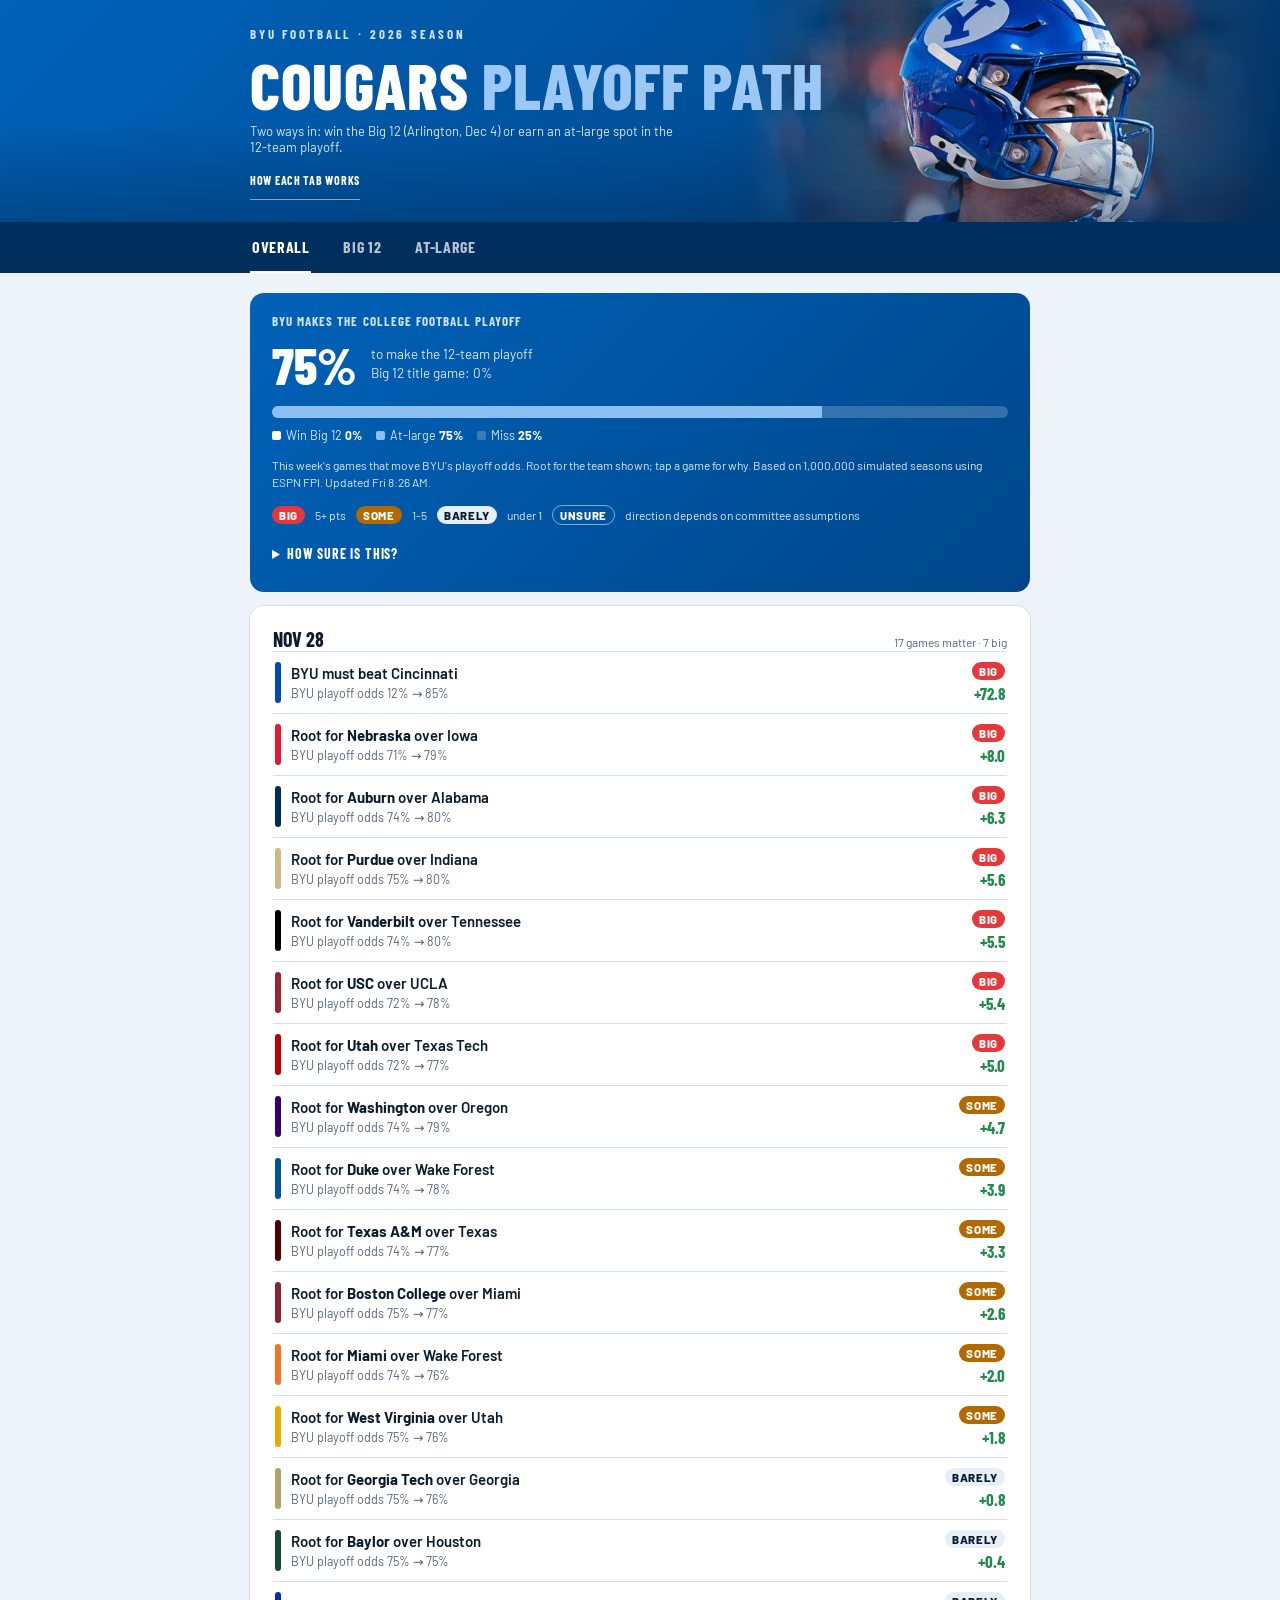
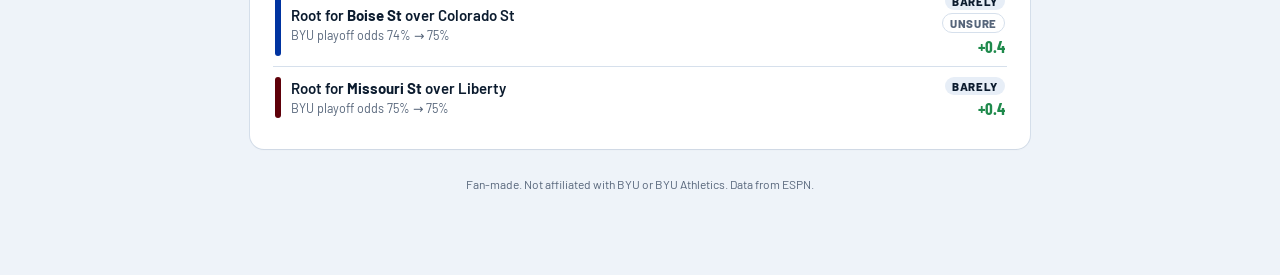
==== commit 1ee1cad4: "Refresh odds data" ====
--- a/docs/index.html
+++ b/docs/index.html
@@ -551,7 +551,7 @@
   for(const w of lv){ const g=[...Array(N).keys()].filter(t=>S.wins[t]===w); out.push(...(g.length>1?resolve(S,g,null):g)); if(out.length>=2) break; }
   return out.slice(0,2);
 }
-const SCORES0={"updatedAt":"2026-11-27T06:33:13.126Z","games":[{"h":"ARIZ","a":"TCU","hs":29,"as":28,"state":"post","detail":"Final","start":"2026-11-07T03:15Z"},{"h":"UTAH","a":"BYU","hs":28,"as":20,"state":"post","detail":"Final","start":"2026-11-07T17:00Z"},{"h":"TTU","a":"WVU","hs":53,"as":48,"state":"post","detail":"Final","start":"2026-11-08T02:30Z"},{"h":"HOU","a":"CIN","hs":31,"as":24,"state":"post","detail":"Final","start":"2026-11-07T20:30Z"},{"h":"BAY","a":"ISU","hs":42,"as":31,"state":"post","detail":"Final","start":"2026-11-07T17:00Z"},{"h":"KSU","a":"OKST","hs":28,"as":66,"state":"post","detail":"Final","start":"2026-11-07T18:00Z"},{"h":"KU","a":"UCF","hs":32,"as":33,"state":"post","detail":"Final","start":"2026-11-07T20:45Z"},{"h":"ASU","a":"COLO","hs":20,"as":10,"state":"post","detail":"Final","start":"2026-11-08T00:30Z"},{"h":"COLO","a":"HOU","hs":42,"as":32,"state":"post","detail":"Final","start":"2026-11-14T03:15Z"},{"h":"ARIZ","a":"UTAH","hs":39,"as":40,"state":"post","detail":"Final","start":"2026-11-15T03:30Z"},{"h":"BYU","a":"BAY","hs":28,"as":7,"state":"post","detail":"Final","start":"2026-11-15T00:00Z"},{"h":"OKST","a":"TTU","hs":27,"as":52,"state":"post","detail":"Final","start":"2026-11-15T02:30Z"},{"h":"ISU","a":"CIN","hs":41,"as":13,"state":"post","detail":"Final","start":"2026-11-14T17:00Z"},{"h":"TCU","a":"KSU","hs":20,"as":10,"state":"post","detail":"Final","start":"2026-11-14T19:00Z"},{"h":"WVU","a":"KU","hs":14,"as":37,"state":"post","detail":"Final","start":"2026-11-14T20:30Z"},{"h":"UCF","a":"ASU","hs":13,"as":26,"state":"post","detail":"Final","start":"2026-11-14T22:30Z"},{"h":"UCF","a":"ISU","hs":48,"as":17,"state":"post","detail":"Final","start":"2026-11-20T23:00Z"},{"h":"TCU","a":"UTAH","hs":17,"as":38,"state":"post","detail":"Final","start":"2026-11-22T02:00Z"},{"h":"KU","a":"BYU","hs":29,"as":31,"state":"post","detail":"Final/3OT","start":"2026-11-21T17:00Z"},{"h":"BAY","a":"TTU","hs":10,"as":20,"state":"post","detail":"Final","start":"2026-11-21T20:30Z"},{"h":"KSU","a":"ARIZ","hs":28,"as":35,"state":"post","detail":"Final/OT","start":"2026-11-22T00:00Z"},{"h":"WVU","a":"HOU","hs":31,"as":34,"state":"post","detail":"Final","start":"2026-11-21T18:00Z"},{"h":"CIN","a":"COLO","hs":35,"as":28,"state":"post","detail":"Final","start":"2026-11-21T17:00Z"},{"h":"ASU","a":"OKST","hs":27,"as":30,"state":"post","detail":"Final/OT","start":"2026-11-22T03:30Z"},{"h":"TTU","a":"TCU","hs":48,"as":27,"state":"post","detail":"Final","start":"2026-11-27T01:00Z"},{"h":"UTAH","a":"WVU","hs":0,"as":0,"state":"pre","detail":"11/27 - 9:00 PM EST","start":"2026-11-28T02:00Z"},{"h":"COLO","a":"UCF","hs":0,"as":0,"state":"pre","detail":"11/28 - 2:00 PM EST","start":"2026-11-28T19:00Z"},{"h":"ISU","a":"KSU","hs":0,"as":0,"state":"pre","detail":"11/28 - 2:00 PM EST","start":"2026-11-28T19:00Z"},{"h":"BYU","a":"CIN","hs":0,"as":0,"state":"pre","detail":"11/28 - 3:30 PM EST","start":"2026-11-28T20:30Z"},{"h":"OKST","a":"KU","hs":0,"as":0,"state":"pre","detail":"11/28 - 6:15 PM EST","start":"2026-11-28T23:15Z"},{"h":"ARIZ","a":"ASU","hs":0,"as":0,"state":"pre","detail":"11/28 - 9:00 PM EST","start":"2026-11-29T02:00Z"},{"h":"HOU","a":"BAY","hs":0,"as":0,"state":"pre","detail":"11/28 - 9:30 PM EST","start":"2026-11-29T02:30Z"},{"h":"MISS","a":"MSST","hs":0,"as":0,"state":"pre","detail":"11/27 - 12:00 PM EST","start":"2026-11-27T17:00Z","nat":true},{"h":"UTSA","a":"TLSA","hs":0,"as":0,"state":"pre","detail":"11/27 - 12:00 PM EST","start":"2026-11-27T17:00Z","nat":true},{"h":"AKR","a":"BUFF","hs":0,"as":0,"state":"pre","detail":"11/27 - 12:00 PM EST","start":"2026-11-27T17:00Z","nat":true},{"h":"OHIO","a":"TOL","hs":0,"as":0,"state":"pre","detail":"11/27 - 12:00 PM EST","start":"2026-11-27T17:00Z","nat":true},{"h":"IOWA","a":"NEB","hs":0,"as":0,"state":"pre","detail":"11/27 - 12:08 PM EST","start":"2026-11-27T17:08Z","nat":true},{"h":"USA","a":"APP","hs":0,"as":0,"state":"pre","detail":"11/27 - 3:00 PM EST","start":"2026-11-27T20:00Z","nat":true},{"h":"FSU","a":"FLA","hs":0,"as":0,"state":"pre","detail":"11/27 - 3:30 PM EST","start":"2026-11-27T20:30Z","nat":true},{"h":"MEM","a":"TEM","hs":0,"as":0,"state":"pre","detail":"11/27 - 3:30 PM EST","start":"2026-11-27T20:30Z","nat":true},{"h":"SJSU","a":"NDSU","hs":0,"as":0,"state":"pre","detail":"11/27 - 3:30 PM EST","start":"2026-11-27T20:30Z","nat":true},{"h":"UNM","a":"AFA","hs":0,"as":0,"state":"pre","detail":"11/27 - 4:30 PM EST","start":"2026-11-27T21:30Z","nat":true},{"h":"TA&M","a":"TEX","hs":0,"as":0,"state":"pre","detail":"11/27 - 7:30 PM EST","start":"2026-11-28T00:30Z","nat":true},{"h":"WIS","a":"MINN","hs":0,"as":0,"state":"pre","detail":"11/27 - 7:30 PM EST","start":"2026-11-28T00:30Z","nat":true}]};
+const SCORES0={"updatedAt":"2026-11-27T08:24:36.428Z","games":[{"h":"ARIZ","a":"TCU","hs":29,"as":28,"state":"post","detail":"Final","start":"2026-11-07T03:15Z"},{"h":"UTAH","a":"BYU","hs":28,"as":20,"state":"post","detail":"Final","start":"2026-11-07T17:00Z"},{"h":"TTU","a":"WVU","hs":53,"as":48,"state":"post","detail":"Final","start":"2026-11-08T02:30Z"},{"h":"HOU","a":"CIN","hs":31,"as":24,"state":"post","detail":"Final","start":"2026-11-07T20:30Z"},{"h":"BAY","a":"ISU","hs":42,"as":31,"state":"post","detail":"Final","start":"2026-11-07T17:00Z"},{"h":"KSU","a":"OKST","hs":28,"as":66,"state":"post","detail":"Final","start":"2026-11-07T18:00Z"},{"h":"KU","a":"UCF","hs":32,"as":33,"state":"post","detail":"Final","start":"2026-11-07T20:45Z"},{"h":"ASU","a":"COLO","hs":20,"as":10,"state":"post","detail":"Final","start":"2026-11-08T00:30Z"},{"h":"COLO","a":"HOU","hs":42,"as":32,"state":"post","detail":"Final","start":"2026-11-14T03:15Z"},{"h":"ARIZ","a":"UTAH","hs":39,"as":40,"state":"post","detail":"Final","start":"2026-11-15T03:30Z"},{"h":"BYU","a":"BAY","hs":28,"as":7,"state":"post","detail":"Final","start":"2026-11-15T00:00Z"},{"h":"OKST","a":"TTU","hs":27,"as":52,"state":"post","detail":"Final","start":"2026-11-15T02:30Z"},{"h":"ISU","a":"CIN","hs":41,"as":13,"state":"post","detail":"Final","start":"2026-11-14T17:00Z"},{"h":"TCU","a":"KSU","hs":20,"as":10,"state":"post","detail":"Final","start":"2026-11-14T19:00Z"},{"h":"WVU","a":"KU","hs":14,"as":37,"state":"post","detail":"Final","start":"2026-11-14T20:30Z"},{"h":"UCF","a":"ASU","hs":13,"as":26,"state":"post","detail":"Final","start":"2026-11-14T22:30Z"},{"h":"UCF","a":"ISU","hs":48,"as":17,"state":"post","detail":"Final","start":"2026-11-20T23:00Z"},{"h":"TCU","a":"UTAH","hs":17,"as":38,"state":"post","detail":"Final","start":"2026-11-22T02:00Z"},{"h":"KU","a":"BYU","hs":29,"as":31,"state":"post","detail":"Final/3OT","start":"2026-11-21T17:00Z"},{"h":"BAY","a":"TTU","hs":10,"as":20,"state":"post","detail":"Final","start":"2026-11-21T20:30Z"},{"h":"KSU","a":"ARIZ","hs":28,"as":35,"state":"post","detail":"Final/OT","start":"2026-11-22T00:00Z"},{"h":"WVU","a":"HOU","hs":31,"as":34,"state":"post","detail":"Final","start":"2026-11-21T18:00Z"},{"h":"CIN","a":"COLO","hs":35,"as":28,"state":"post","detail":"Final","start":"2026-11-21T17:00Z"},{"h":"ASU","a":"OKST","hs":27,"as":30,"state":"post","detail":"Final/OT","start":"2026-11-22T03:30Z"},{"h":"UTAH","a":"WVU","hs":0,"as":0,"state":"pre","detail":"11/27 - 9:00 PM EST","start":"2026-11-28T02:00Z"},{"h":"TTU","a":"TCU","hs":48,"as":27,"state":"post","detail":"Final","start":"2026-11-27T01:00Z"},{"h":"COLO","a":"UCF","hs":0,"as":0,"state":"pre","detail":"11/28 - 2:00 PM EST","start":"2026-11-28T19:00Z"},{"h":"ISU","a":"KSU","hs":0,"as":0,"state":"pre","detail":"11/28 - 2:00 PM EST","start":"2026-11-28T19:00Z"},{"h":"BYU","a":"CIN","hs":0,"as":0,"state":"pre","detail":"11/28 - 3:30 PM EST","start":"2026-11-28T20:30Z"},{"h":"OKST","a":"KU","hs":0,"as":0,"state":"pre","detail":"11/28 - 6:15 PM EST","start":"2026-11-28T23:15Z"},{"h":"ARIZ","a":"ASU","hs":0,"as":0,"state":"pre","detail":"11/28 - 9:00 PM EST","start":"2026-11-29T02:00Z"},{"h":"HOU","a":"BAY","hs":0,"as":0,"state":"pre","detail":"11/28 - 9:30 PM EST","start":"2026-11-29T02:30Z"},{"h":"MISS","a":"MSST","hs":0,"as":0,"state":"pre","detail":"11/27 - 12:00 PM EST","start":"2026-11-27T17:00Z","nat":true},{"h":"UTSA","a":"TLSA","hs":0,"as":0,"state":"pre","detail":"11/27 - 12:00 PM EST","start":"2026-11-27T17:00Z","nat":true},{"h":"AKR","a":"BUFF","hs":0,"as":0,"state":"pre","detail":"11/27 - 12:00 PM EST","start":"2026-11-27T17:00Z","nat":true},{"h":"OHIO","a":"TOL","hs":0,"as":0,"state":"pre","detail":"11/27 - 12:00 PM EST","start":"2026-11-27T17:00Z","nat":true},{"h":"IOWA","a":"NEB","hs":0,"as":0,"state":"pre","detail":"11/27 - 12:08 PM EST","start":"2026-11-27T17:08Z","nat":true},{"h":"USA","a":"APP","hs":0,"as":0,"state":"pre","detail":"11/27 - 3:00 PM EST","start":"2026-11-27T20:00Z","nat":true},{"h":"FSU","a":"FLA","hs":0,"as":0,"state":"pre","detail":"11/27 - 3:30 PM EST","start":"2026-11-27T20:30Z","nat":true},{"h":"MEM","a":"TEM","hs":0,"as":0,"state":"pre","detail":"11/27 - 3:30 PM EST","start":"2026-11-27T20:30Z","nat":true},{"h":"SJSU","a":"NDSU","hs":0,"as":0,"state":"pre","detail":"11/27 - 3:30 PM EST","start":"2026-11-27T20:30Z","nat":true},{"h":"UNM","a":"AFA","hs":0,"as":0,"state":"pre","detail":"11/27 - 4:30 PM EST","start":"2026-11-27T21:30Z","nat":true},{"h":"TA&M","a":"TEX","hs":0,"as":0,"state":"pre","detail":"11/27 - 7:30 PM EST","start":"2026-11-28T00:30Z","nat":true},{"h":"WIS","a":"MINN","hs":0,"as":0,"state":"pre","detail":"11/27 - 7:30 PM EST","start":"2026-11-28T00:30Z","nat":true}]};
 const FPI0={"ASU":3.9,"ARIZ":12.2,"COLO":0,"ISU":2.3,"OKST":11.7,"BAY":10.2,"HOU":11.4,"BYU":15.4,"UTAH":19.4,"WVU":1.2,"UCF":4.1,"CIN":2.6,"KU":6.6,"KSU":1.9,"TCU":6.7,"TTU":17.1};
 // ---- favorites ----
 const POWER=FPI0;
@@ -680,9 +680,9 @@
 setInterval(()=>{ if(!POLLING&&gameDay()){ POLLING=true; loop(); } },600000);
 document.addEventListener("visibilitychange",()=>{ if(!document.hidden) liveScores(!gameDay()); });
 setTimeout(()=>{ loop(); modelData(); },0); setInterval(modelData,120000);
-const PATHS={"games":[["UTAH","WVU",0.9284],["ARIZ","ASU",0.784],["BYU","CIN",0.8659],["COLO","UCF",0.4573],["HOU","BAY",0.5987],["ISU","KSU",0.5848],["OKST","KU",0.7039]],"baseWins":[8,6,8,5,4,5,5,4,4,3,3,3,2,2,2,1],"finals":["ARIZ|TCU","UTAH|BYU","TTU|WVU","HOU|CIN","BAY|ISU","KSU|OKST","KU|UCF","ASU|COLO","COLO|HOU","ARIZ|UTAH","BYU|BAY","OKST|TTU","ISU|CIN","TCU|KSU","WVU|KU","UCF|ASU","UCF|ISU","TCU|UTAH","KU|BYU","BAY|TTU","KSU|ARIZ","WVU|HOU","CIN|COLO","ASU|OKST","TTU|TCU"],"title":[0,0,0,0,0,0,0,0,0,0,0,0,0,0,0,0],"seed1":[0,0,0,0,0,0,0,0,0,0,0,0,0,0,0,0],"cnt":[0,0,0,0,0,0,0,0,0,0,0,0,0,0,0,0],"pair":[[0,0,0,0,0,0,0,0,0,0,0,0,0,0,0,0],[0,0,0,0,0,0,0,0,0,0,0,0,0,0,0,0],[0,0,0,0,0,0,0,0,0,0,0,0,0,0,0,0],[0,0,0,0,0,0,0,0,0,0,0,0,0,0,0,0],[0,0,0,0,0,0,0,0,0,0,0,0,0,0,0,0],[0,0,0,0,0,0,0,0,0,0,0,0,0,0,0,0],[0,0,0,0,0,0,0,0,0,0,0,0,0,0,0,0],[0,0,0,0,0,0,0,0,0,0,0,0,0,0,0,0],[0,0,0,0,0,0,0,0,0,0,0,0,0,0,0,0],[0,0,0,0,0,0,0,0,0,0,0,0,0,0,0,0],[0,0,0,0,0,0,0,0,0,0,0,0,0,0,0,0],[0,0,0,0,0,0,0,0,0,0,0,0,0,0,0,0],[0,0,0,0,0,0,0,0,0,0,0,0,0,0,0,0],[0,0,0,0,0,0,0,0,0,0,0,0,0,0,0,0],[0,0,0,0,0,0,0,0,0,0,0,0,0,0,0,0],[0,0,0,0,0,0,0,0,0,0,0,0,0,0,0,0]],"pat":[[0,0,0,0,0,0,0,0,0,0,0,0,0,0,0,0],[0,0,0,0,0,0,0,0,0,0,0,0,0,0,0,0],[0,0,0,0,0,0,0,0,0,0,0,0,0,0,0,0],[0,0,0,0,0,0,0,0,0,0,0,0,0,0,0,0],[0,0,0,0,0,0,0,0,0,0,0,0,0,0,0,0],[0,0,0,0,0,0,0,0,0,0,0,0,0,0,0,0],[0,0,0,0,0,0,0,0,0,0,0,0,0,0,0,0],[0,0,0,0,0,0,0,0,0,0,0,0,0,0,0,0],[0,0,0,0,0,0,0,0,0,0,0,0,0,0,0,0],[0,0,0,0,0,0,0,0,0,0,0,0,0,0,0,0],[0,0,0,0,0,0,0,0,0,0,0,0,0,0,0,0],[0,0,0,0,0,0,0,0,0,0,0,0,0,0,0,0],[0,0,0,0,0,0,0,0,0,0,0,0,0,0,0,0],[0,0,0,0,0,0,0,0,0,0,0,0,0,0,0,0],[0,0,0,0,0,0,0,0,0,0,0,0,0,0,0,0],[0,0,0,0,0,0,0,0,0,0,0,0,0,0,0,0]],"condH":[[0,0,0,0,0,0,0],[0,0,0,0,0,0,0],[0,0,0,0,0,0,0],[0,0,0,0,0,0,0],[0,0,0,0,0,0,0],[0,0,0,0,0,0,0],[0,0,0,0,0,0,0],[0,0,0,0,0,0,0],[0,0,0,0,0,0,0],[0,0,0,0,0,0,0],[0,0,0,0,0,0,0],[0,0,0,0,0,0,0],[0,0,0,0,0,0,0],[0,0,0,0,0,0,0],[0,0,0,0,0,0,0],[0,0,0,0,0,0,0]],"computedAt":"2026-11-27T06:33:49.908Z","rivals":[[1,2,3,4,5],[0,2,3,4,5],[0,1,3,4,5],[0,1,2,4,5],[0,1,2,3,5],[0,1,2,3,4],[0,1,2,3,4],[0,1,2,3,4],[0,1,2,3,4],[0,1,2,3,4],[0,1,2,3,4],[0,1,2,3,4],[0,1,2,3,4],[0,1,2,3,4],[0,1,2,3,4],[0,1,2,3,4]],"tracked":[0,0,0,0,0,0,0,0,0,0,0,0,0,0,0,0],"gamesLeft":[1,1,0,1,1,1,1,1,1,1,1,0,1,1,1,1],"cells":[[],[],[],[],[],[],[],[],[],[],[],[],[],[],[],[]]};
-const WEEKLY0={"computedAt":"2026-11-27T06:36:48.101Z","weeks":[{"label":"Nov 28","release":"Dec 1","releaseDate":"2026-12-01","source":"sim","byuAvg":10.15,"byuTop12":0.7922,"dist":[0,0.0003,0.0022,0.0081,0.0194,0.0361,0.0592,0.0839,0.1077,0.1225,0.1286,0.1208,0.1034,0.076,0.0469,0.0257,0.0173,0.0127,0.0095,0.0069,0.0047,0.0029,0.0018,0.0014,0.0009,0.0005,0.0002,0.0001,0.0001,0.0001,0,0,0,0,0,0,0,0,0,0,0],"games":[{"id":"401856756","h":"TA&M","a":"TEX","p":0.182,"date":"2026-11-28T00:30Z","rH":9.813,"rA":10.225,"tH":0.8003,"tA":0.7905},{"id":"401856757","h":"ALA","a":"AUB","p":0.887,"date":"2026-11-29T00:30Z","rH":10.217,"rA":9.63,"tH":0.7878,"tA":0.827},{"id":"401856758","h":"ARK","a":"LSU","p":0.13,"date":"2026-11-28T17:45Z","rH":10.167,"rA":10.148,"tH":0.7916,"tA":0.7923},{"id":"401856759","h":"FSU","a":"FLA","p":0.379,"date":"2026-11-27T20:30Z","rH":10.135,"rA":10.16,"tH":0.7927,"tA":0.792},{"id":"401856760","h":"UGA","a":"GT","p":0.992,"date":"2026-11-28T20:30Z","rH":10.151,"rA":10.037,"tH":0.7922,"tA":0.7934},{"id":"401856761","h":"UK","a":"LOU","p":0.383,"date":"2026-11-28T17:00Z","rH":10.159,"rA":10.145,"tH":0.7918,"tA":0.7925},{"id":"401856762","h":"MISS","a":"MSST","p":0.879,"date":"2026-11-27T17:00Z","rH":10.151,"rA":10.148,"tH":0.7928,"tA":0.7885},{"id":"401856763","h":"MIZ","a":"OU","p":0.511,"date":"2026-11-28T21:15Z","rH":10.132,"rA":10.17,"tH":0.794,"tA":0.7904},{"id":"401856764","h":"CLEM","a":"SC","p":0.46,"date":"2026-11-28T20:00Z","rH":10.146,"rA":10.154,"tH":0.7929,"tA":0.7916},{"id":"401856765","h":"VAN","a":"TENN","p":0.142,"date":"2026-11-29T00:00Z","rH":9.643,"rA":10.235,"tH":0.8152,"tA":0.7884},{"id":"401856873","h":"ARIZ","a":"ASU","p":0.781,"date":"2026-11-29T02:00Z","rH":10.163,"rA":10.104,"tH":0.7917,"tA":0.7941},{"id":"401856874","h":"HOU","a":"BAY","p":0.602,"date":"2026-11-29T02:30Z","rH":10.181,"rA":10.105,"tH":0.7909,"tA":0.7942},{"id":"401856875","h":"COLO","a":"UCF","p":0.454,"date":"2026-11-28T19:00Z","rH":10.151,"rA":10.15,"tH":0.7926,"tA":0.792},{"id":"401856876","h":"BYU","a":"CIN","p":0.864,"date":"2026-11-28T20:30Z","rH":9.321,"rA":15.419,"tH":0.8974,"tA":0.1246},{"id":"401856877","h":"OKST","a":"KU","p":0.705,"date":"2026-11-28T23:15Z","rH":10.147,"rA":10.159,"tH":0.7929,"tA":0.7907},{"id":"401856878","h":"ISU","a":"KSU","p":0.58,"date":"2026-11-28T19:00Z","rH":10.134,"rA":10.173,"tH":0.7934,"tA":0.7907},{"id":"401856880","h":"UTAH","a":"WVU","p":0.93,"date":"2026-11-28T02:00Z","rH":10.161,"rA":10.005,"tH":0.792,"tA":0.7961},{"id":"401858311","h":"MIA","a":"BC","p":0.985,"date":"2026-11-28T17:00Z","rH":10.155,"rA":9.87,"tH":0.792,"tA":0.8095},{"id":"401858312","h":"WAKE","a":"DUKE","p":0.78,"date":"2026-11-28T20:30Z","rH":10.236,"rA":9.848,"tH":0.786,"tA":0.8142},{"id":"401858313","h":"UNC","a":"NCSU","p":0.732,"date":"2026-11-28T17:00Z","rH":10.141,"rA":10.176,"tH":0.7934,"tA":0.7891},{"id":"401858314","h":"SYR","a":"ND","p":0.044,"date":"2026-11-28T17:00Z","rH":9.952,"rA":10.16,"tH":0.7888,"tA":0.7924},{"id":"401858315","h":"CAL","a":"PITT","p":0.202,"date":"2026-11-29T00:30Z","rH":10.141,"rA":10.153,"tH":0.7925,"tA":0.7922},{"id":"401858316","h":"STAN","a":"SMU","p":0.202,"date":"2026-11-28T20:30Z","rH":10.152,"rA":10.15,"tH":0.7934,"tA":0.7919},{"id":"401858317","h":"VT","a":"UVA","p":0.498,"date":"2026-11-28T20:00Z","rH":10.141,"rA":10.16,"tH":0.7925,"tA":0.792},{"id":"401858536","h":"IOWA","a":"NEB","p":0.59,"date":"2026-11-27T17:08Z","rH":10.322,"rA":9.903,"tH":0.7611,"tA":0.8373},{"id":"401858537","h":"NU","a":"ILL","p":0.703,"date":"2026-11-28T17:30Z","rH":10.153,"rA":10.144,"tH":0.7926,"tA":0.7915},{"id":"401858538","h":"IU","a":"PUR","p":0.958,"date":"2026-11-29T00:00Z","rH":10.158,"rA":9.982,"tH":0.7906,"tA":0.8317},{"id":"401858539","h":"MD","a":"PSU","p":0.207,"date":"2026-11-28T20:30Z","rH":10.15,"rA":10.151,"tH":0.7927,"tA":0.7921},{"id":"401858540","h":"OSU","a":"MICH","p":0.896,"date":"2026-11-28T17:00Z","rH":10.15,"rA":10.151,"tH":0.7924,"tA":0.7912},{"id":"401858541","h":"ORE","a":"WASH","p":0.872,"date":"2026-11-29T00:30Z","rH":10.192,"rA":9.874,"tH":0.7861,"tA":0.8335},{"id":"401858542","h":"RUTG","a":"MSU","p":0.412,"date":"2026-11-28T21:15Z","rH":10.156,"rA":10.147,"tH":0.7922,"tA":0.7923},{"id":"401858543","h":"UCLA","a":"USC","p":0.527,"date":"2026-11-28T20:30Z","rH":10.329,"rA":9.953,"tH":0.7774,"tA":0.8086},{"id":"401858544","h":"WIS","a":"MINN","p":0.794,"date":"2026-11-28T00:30Z","rH":10.151,"rA":10.148,"tH":0.7921,"tA":0.793},{"id":"401860926","h":"CSU","a":"BOIS","p":0.051,"date":"2026-11-28T23:00Z","rH":10.105,"rA":10.153,"tH":0.7972,"tA":0.792},{"id":"401860927","h":"FRES","a":"ORST","p":0.514,"date":"2026-11-29T03:00Z","rH":10.149,"rA":10.152,"tH":0.7921,"tA":0.7924},{"id":"401860928","h":"USU","a":"TXST","p":0.297,"date":"2026-11-29T02:30Z","rH":10.167,"rA":10.143,"tH":0.7909,"tA":0.7928},{"id":"401860929","h":"WSU","a":"SDSU","p":0.57,"date":"2026-11-28T23:30Z","rH":10.152,"rA":10.149,"tH":0.792,"tA":0.7925},{"id":"401861969","h":"WYO","a":"CONN","p":0.383,"date":"2026-11-28T17:00Z","rH":10.149,"rA":10.151,"tH":0.7913,"tA":0.7928},{"id":"401862837","h":"ECU","a":"FAU","p":0.62,"date":"2026-11-28T18:00Z","rH":10.155,"rA":10.144,"tH":0.7915,"tA":0.7935},{"id":"401862838","h":"MEM","a":"TEM","p":0.906,"date":"2026-11-27T20:30Z","rH":10.149,"rA":10.167,"tH":0.7926,"tA":0.7892},{"id":"401862839","h":"USF","a":"TULN","p":0.672,"date":"2026-11-28T20:30Z","rH":10.154,"rA":10.144,"tH":0.7917,"tA":0.7934},{"id":"401862840","h":"UTSA","a":"TLSA","p":0.497,"date":"2026-11-27T17:00Z","rH":10.146,"rA":10.155,"tH":0.7919,"tA":0.7926},{"id":"401862841","h":"RICE","a":"ARMY","p":0.265,"date":"2026-11-28T19:00Z","rH":10.159,"rA":10.147,"tH":0.7897,"tA":0.7932},{"id":"401862842","h":"CLT","a":"NAVY","p":0.135,"date":"2026-11-28T17:00Z","rH":10.14,"rA":10.152,"tH":0.7954,"tA":0.7917},{"id":"401862843","h":"UNT","a":"UAB","p":0.859,"date":"2026-11-28T21:00Z","rH":10.146,"rA":10.177,"tH":0.7927,"tA":0.7895},{"id":"401864546","h":"UNM","a":"AF","p":0.72,"date":"2026-11-27T21:30Z","rH":10.149,"rA":10.154,"tH":0.7921,"tA":0.7927},{"id":"401864547","h":"HAW","a":"SAC","p":0.939,"date":"2026-11-29T04:00Z","rH":10.147,"rA":10.211,"tH":0.7926,"tA":0.7866},{"id":"401864548","h":"UNLV","a":"NEV","p":0.678,"date":"2026-11-29T02:00Z","rH":10.157,"rA":10.138,"tH":0.7916,"tA":0.7935},{"id":"401864549","h":"SJSU","a":"NDSU","p":0.242,"date":"2026-11-27T20:30Z","rH":10.132,"rA":10.157,"tH":0.7934,"tA":0.7919},{"id":"401864550","h":"NIU","a":"UTEP","p":0.717,"date":"2026-11-28T20:30Z","rH":10.144,"rA":10.167,"tH":0.793,"tA":0.7905},{"id":"401866472","h":"AKR","a":"BUF","p":0.229,"date":"2026-11-27T17:00Z","rH":10.132,"rA":10.156,"tH":0.7936,"tA":0.7918},{"id":"401866473","h":"OHIO","a":"TOL","p":0.378,"date":"2026-11-27T17:00Z","rH":10.153,"rA":10.149,"tH":0.7913,"tA":0.7928},{"id":"401866474","h":"BALL","a":"CMU","p":0.355,"date":"2026-11-28T17:00Z","rH":10.16,"rA":10.145,"tH":0.7906,"tA":0.7932},{"id":"401866475","h":"BGSU","a":"MASS","p":0.536,"date":"2026-11-28T20:30Z","rH":10.144,"rA":10.158,"tH":0.7927,"tA":0.7917},{"id":"401869930","h":"USA","a":"APP","p":0.621,"date":"2026-11-27T20:00Z","rH":10.151,"rA":10.15,"tH":0.7919,"tA":0.7929},{"id":"401869939","h":"ARST","a":"TROY","p":0.612,"date":"2026-11-28T20:00Z","rH":10.146,"rA":10.158,"tH":0.7922,"tA":0.7924},{"id":"401869947","h":"JMU","a":"CCU","p":0.886,"date":"2026-11-28T19:00Z","rH":10.153,"rA":10.128,"tH":0.7922,"tA":0.7929},{"id":"401869954","h":"GASO","a":"LT","p":0.515,"date":"2026-11-28T17:00Z","rH":10.151,"rA":10.15,"tH":0.7914,"tA":0.7932},{"id":"401869959","h":"GAST","a":"UL","p":0.4,"date":"2026-11-28T19:00Z","rH":10.146,"rA":10.154,"tH":0.7922,"tA":0.7923},{"id":"401870804","h":"WKU","a":"KENN","p":0.435,"date":"2026-11-28T18:00Z","rH":10.145,"rA":10.155,"tH":0.7928,"tA":0.7918},{"id":"401871062","h":"DEL","a":"JXST","p":0.514,"date":"2026-11-28T20:30Z","rH":10.146,"rA":10.155,"tH":0.7925,"tA":0.792},{"id":"401871063","h":"MOST","a":"LIB","p":0.106,"date":"2026-11-28T19:00Z","rH":10.158,"rA":10.15,"tH":0.7923,"tA":0.7922},{"id":"401871082","h":"FIU","a":"SHSU","p":0.786,"date":"2026-11-28T19:00Z","rH":10.155,"rA":10.133,"tH":0.7914,"tA":0.7952},{"id":"401871083","h":"MTSU","a":"NMSU","p":0.608,"date":"2026-11-28T19:00Z","rH":10.154,"rA":10.145,"tH":0.7914,"tA":0.7935},{"id":"401871102","h":"ULM","a":"MRSH","p":0.351,"date":"2026-11-28T18:00Z","rH":10.156,"rA":10.148,"tH":0.7929,"tA":0.7919},{"id":"401871103","h":"ODU","a":"USM","p":0.617,"date":"2026-11-28T18:00Z","rH":10.15,"rA":10.151,"tH":0.7922,"tA":0.7923}],"board":[{"ab":"UGA","r":1.9},{"ab":"UTAH","r":3.1},{"ab":"TEX","r":4},{"ab":"ND","r":4.6},{"ab":"TENN","r":6},{"ab":"ALA","r":6.7},{"ab":"MIA","r":7.2},{"ab":"WAKE","r":8.8},{"ab":"TTU","r":9.4},{"ab":"UCLA","r":9.8},{"ab":"BYU","r":10.2},{"ab":"ORE","r":10.5},{"ab":"IU","r":13},{"ab":"IOWA","r":13.4},{"ab":"ARIZ","r":18.5},{"ab":"USC","r":18.7},{"ab":"HOU","r":20},{"ab":"OU","r":20.1},{"ab":"OSU","r":20.3},{"ab":"LOU","r":20.6},{"ab":"FLA","r":22.6},{"ab":"UK","r":23.1},{"ab":"MISS","r":23.2},{"ab":"MIZ","r":24.2},{"ab":"NEB","r":25.8}]}],"names":{"AUB":["Auburn","#002b5c"],"UAB":["UAB","#1a5632"],"USA":["South Alabama","#00205b"],"ARK":["Arkansas","#a32136"],"ASU":["Arizona St","#ffc627"],"ARIZ":["Arizona","#cc0033"],"SAC":["Sacramento St","#00573C"],"SDSU":["San Diego St","#a6192e"],"SJSU":["San José St","#0038a8"],"STAN":["Stanford","#8c1515"],"CAL":["California","#041e42"],"UCLA":["UCLA","#2774ae"],"USC":["USC","#9d2235"],"CSU":["Colorado St","#004c23"],"COLO":["Colorado","#cfb87c"],"CONN":["UConn","#0c2340"],"DEL":["Delaware","#00539f"],"FSU":["Florida St","#782f40"],"JXST":["Jax State","#cc0000"],"FLA":["Florida","#0021a5"],"USF":["South Florida","#006747"],"GT":["Georgia Tech","#b3a369"],"UGA":["Georgia","#ba0c2f"],"HAW":["Hawai'i","#005737"],"ISU":["Iowa State","#ae192d"],"BOIS":["Boise St","#0033a0"],"NU":["Northwestern","#492f92"],"IU":["Indiana","#970310"],"ND":["Notre Dame","#062340"],"UK":["Kentucky","#0033a0"],"LOU":["Louisville","#c9001f"],"WKU":["Western KY","#e13a3e"],"LSU":["LSU","#461d76"],"BC":["Boston College","#8c2232"],"MASS":["UMass","#881c1c"],"MD":["Maryland","#ce1126"],"MSU":["Michigan St","#173f35"],"MICH":["Michigan","#00274c"],"MINN":["Minnesota","#5e0a2f"],"MIZ":["Missouri","#f1b82d"],"MISS":["Ole Miss","#13294b"],"DUKE":["Duke","#00539b"],"ECU":["East Carolina","#582c83"],"NCSU":["NC State","#cc0000"],"UNC":["North Carolina","#7bafd4"],"WAKE":["Wake Forest","#ceb888"],"NEB":["Nebraska","#e31937"],"RUTG":["Rutgers","#ce0e2d"],"NMSU":["New Mexico St","#7e141b"],"UNM":["New Mexico","#ba0c2f"],"SYR":["Syracuse","#000e54"],"BGSU":["Bowling Green","#fd5000"],"M-OH":["Miami OH","#c41230"],"OSU":["Ohio State","#ba0c2f"],"OHIO":["Ohio","#154734"],"OKST":["Oklahoma St","#fe5c00"],"OU":["Oklahoma","#990000"],"TLSA":["Tulsa","#003595"],"ORST":["Oregon St","#dc4405"],"PSU":["Penn State","#061440"],"TEM":["Temple","#a41e35"],"PITT":["Pitt","#003594"],"CLEM":["Clemson","#f56600"],"MEM":["Memphis","#004991"],"VAN":["Vanderbilt","#000000"],"BAY":["Baylor","#154734"],"RICE":["Rice","#00205b"],"TA&M":["Texas A&M","#500000"],"HOU":["Houston","#c8102e"],"UNT":["North Texas","#068f33"],"TEX":["Texas","#af5c37"],"BYU":["BYU","#0047ba"],"UTAH":["Utah","#be0000"],"JMU":["James Madison","#450084"],"UVA":["Virginia","#232d4b"],"VT":["Virginia Tech","#6a2c3e"],"WASH":["Washington","#33006f"],"WSU":["Washington St","#a60f2d"],"WIS":["Wisconsin","#a00000"],"MRSH":["Marshall","#00b140"],"WVU":["West Virginia","#eaaa00"],"FRES":["Fresno St","#b1102b"],"GASO":["GA Southern","#041e42"],"ODU":["Old Dominion","#003768"],"UL":["Louisiana","#ce181e"],"CCU":["Coastal","#006f71"],"TXST":["Texas St","#501214"],"USU":["Utah State","#0f2439"],"ALA":["Alabama","#9e1b32"],"KENN":["Kennesaw St","#fdbb30"],"MSST":["Mississippi St","#5d1725"],"ARMY":["Army","#000000"],"ILL":["Illinois","#ff5f05"],"AF":["Air Force","#003594"],"AKR":["Akron","#041e42"],"APP":["App State","#000000"],"ARST":["Arkansas St","#cc092f"],"BALL":["Ball State","#ba0c2f"],"BUF":["Buffalo","#005bbb"],"UCF":["UCF","#000000"],"CMU":["C Michigan","#4c0027"],"CIN":["Cincinnati","#000000"],"EMU":["E Michigan","#006938"],"FAU":["FAU","#003366"],"FIU":["FIU","#091f3f"],"GAST":["Georgia St","#0039a6"],"IOWA":["Iowa","#231f20"],"KU":["Kansas","#0051ba"],"KSU":["Kansas St","#330a57"],"KENT":["Kent State","#002664"],"LIB":["Liberty","#0a254e"],"LT":["Louisiana Tech","#003087"],"MIA":["Miami","#f47423"],"MTSU":["MTSU","#036eb7"],"NAVY":["Navy","#00225b"],"CLT":["Charlotte","#005035"],"ULM":["UL Monroe","#840029"],"UNLV":["UNLV","#cf0a2c"],"NEV":["Nevada","#041e42"],"NDSU":["N Dakota St","#01402A"],"NIU":["N Illinois","#c8102e"],"ORE":["Oregon","#00934b"],"PUR":["Purdue","#ceb888"],"SHSU":["Sam Houston","#f56423"],"SMU":["SMU","#a80000"],"USM":["Southern Miss","#ffc72c"],"SC":["South Carolina","#73000a"],"MOST":["Missouri St","#5e0009"],"TCU":["TCU","#4d1979"],"TENN":["Tennessee","#ff8200"],"UTSA":["UTSA","#0c2340"],"UTEP":["UTEP","#ff8200"],"TTU":["Texas Tech","#da291c"],"TOL":["Toledo","#0b2240"],"TROY":["Troy","#862633"],"TULN":["Tulane","#006747"],"WMU":["W Michigan","#532e1f"],"WYO":["Wyoming","#492f24"]}};
-const CFP0={"computedAt":"2026-11-27T06:35:59.281Z","sims":1000000,"names":{"AUB":["Auburn","#002b5c"],"UAB":["UAB","#1a5632"],"USA":["South Alabama","#00205b"],"ARK":["Arkansas","#a32136"],"ASU":["Arizona St","#ffc627"],"ARIZ":["Arizona","#cc0033"],"SAC":["Sacramento St","#00573C"],"SDSU":["San Diego St","#a6192e"],"SJSU":["San José St","#0038a8"],"STAN":["Stanford","#8c1515"],"CAL":["California","#041e42"],"UCLA":["UCLA","#2774ae"],"USC":["USC","#9d2235"],"CSU":["Colorado St","#004c23"],"COLO":["Colorado","#cfb87c"],"CONN":["UConn","#0c2340"],"DEL":["Delaware","#00539f"],"FSU":["Florida St","#782f40"],"JXST":["Jax State","#cc0000"],"FLA":["Florida","#0021a5"],"USF":["South Florida","#006747"],"GT":["Georgia Tech","#b3a369"],"UGA":["Georgia","#ba0c2f"],"HAW":["Hawai'i","#005737"],"ISU":["Iowa State","#ae192d"],"BOIS":["Boise St","#0033a0"],"NU":["Northwestern","#492f92"],"IU":["Indiana","#970310"],"ND":["Notre Dame","#062340"],"UK":["Kentucky","#0033a0"],"LOU":["Louisville","#c9001f"],"WKU":["Western KY","#e13a3e"],"LSU":["LSU","#461d76"],"BC":["Boston College","#8c2232"],"MASS":["UMass","#881c1c"],"MD":["Maryland","#ce1126"],"MSU":["Michigan St","#173f35"],"MICH":["Michigan","#00274c"],"MINN":["Minnesota","#5e0a2f"],"MIZ":["Missouri","#f1b82d"],"MISS":["Ole Miss","#13294b"],"DUKE":["Duke","#00539b"],"ECU":["East Carolina","#582c83"],"NCSU":["NC State","#cc0000"],"UNC":["North Carolina","#7bafd4"],"WAKE":["Wake Forest","#ceb888"],"NEB":["Nebraska","#e31937"],"RUTG":["Rutgers","#ce0e2d"],"NMSU":["New Mexico St","#7e141b"],"UNM":["New Mexico","#ba0c2f"],"SYR":["Syracuse","#000e54"],"BGSU":["Bowling Green","#fd5000"],"M-OH":["Miami OH","#c41230"],"OSU":["Ohio State","#ba0c2f"],"OHIO":["Ohio","#154734"],"OKST":["Oklahoma St","#fe5c00"],"OU":["Oklahoma","#990000"],"TLSA":["Tulsa","#003595"],"ORST":["Oregon St","#dc4405"],"PSU":["Penn State","#061440"],"TEM":["Temple","#a41e35"],"PITT":["Pitt","#003594"],"CLEM":["Clemson","#f56600"],"MEM":["Memphis","#004991"],"VAN":["Vanderbilt","#000000"],"BAY":["Baylor","#154734"],"RICE":["Rice","#00205b"],"TA&M":["Texas A&M","#500000"],"HOU":["Houston","#c8102e"],"UNT":["North Texas","#068f33"],"TEX":["Texas","#af5c37"],"BYU":["BYU","#0047ba"],"UTAH":["Utah","#be0000"],"JMU":["James Madison","#450084"],"UVA":["Virginia","#232d4b"],"VT":["Virginia Tech","#6a2c3e"],"WASH":["Washington","#33006f"],"WSU":["Washington St","#a60f2d"],"WIS":["Wisconsin","#a00000"],"MRSH":["Marshall","#00b140"],"WVU":["West Virginia","#eaaa00"],"FRES":["Fresno St","#b1102b"],"GASO":["GA Southern","#041e42"],"ODU":["Old Dominion","#003768"],"UL":["Louisiana","#ce181e"],"CCU":["Coastal","#006f71"],"TXST":["Texas St","#501214"],"USU":["Utah State","#0f2439"],"ALA":["Alabama","#9e1b32"],"KENN":["Kennesaw St","#fdbb30"],"MSST":["Mississippi St","#5d1725"],"ARMY":["Army","#000000"],"ILL":["Illinois","#ff5f05"],"AF":["Air Force","#003594"],"AKR":["Akron","#041e42"],"APP":["App State","#000000"],"ARST":["Arkansas St","#cc092f"],"BALL":["Ball State","#ba0c2f"],"BUF":["Buffalo","#005bbb"],"UCF":["UCF","#000000"],"CMU":["C Michigan","#4c0027"],"CIN":["Cincinnati","#000000"],"EMU":["E Michigan","#006938"],"FAU":["FAU","#003366"],"FIU":["FIU","#091f3f"],"GAST":["Georgia St","#0039a6"],"IOWA":["Iowa","#231f20"],"KU":["Kansas","#0051ba"],"KSU":["Kansas St","#330a57"],"KENT":["Kent State","#002664"],"LIB":["Liberty","#0a254e"],"LT":["Louisiana Tech","#003087"],"MIA":["Miami","#f47423"],"MTSU":["MTSU","#036eb7"],"NAVY":["Navy","#00225b"],"CLT":["Charlotte","#005035"],"ULM":["UL Monroe","#840029"],"UNLV":["UNLV","#cf0a2c"],"NEV":["Nevada","#041e42"],"NDSU":["N Dakota St","#01402A"],"NIU":["N Illinois","#c8102e"],"ORE":["Oregon","#00934b"],"PUR":["Purdue","#ceb888"],"SHSU":["Sam Houston","#f56423"],"SMU":["SMU","#a80000"],"USM":["Southern Miss","#ffc72c"],"SC":["South Carolina","#73000a"],"MOST":["Missouri St","#5e0009"],"TCU":["TCU","#4d1979"],"TENN":["Tennessee","#ff8200"],"UTSA":["UTSA","#0c2340"],"UTEP":["UTEP","#ff8200"],"TTU":["Texas Tech","#da291c"],"TOL":["Toledo","#0b2240"],"TROY":["Troy","#862633"],"TULN":["Tulane","#006747"],"WMU":["W Michigan","#532e1f"],"WYO":["Wyoming","#492f24"]},"byu":{"cfp":0.74762,"champ":0,"ccg":0,"atLarge":0.74762,"alGivenNotChamp":0.7476,"rank":[0,0.00002,0.00097,0.0059,0.0166,0.03335,0.05772,0.08783,0.12349,0.15117,0.15711,0.13124,0.08722,0.05,0.02912,0.01852,0.01376,0.01052,0.00797,0.00578,0.00414,0.00271,0.00182,0.00118,0.00076,0.00047,0.00025,0.00017,0.00009,0.00011],"rankNC":[0,0,0.001,0.0059,0.0166,0.0333,0.0577,0.0878,0.1235,0.1512,0.1571,0.1312,0.0872,0.05,0.0291,0.0185,0.0138,0.0105,0.008,0.0058,0.0041,0.0027,0.0018,0.0012,0.0008,0.0005,0.0002,0.0002,0.0001,0.0001]},"byuRec":{"0|-":[0.13626,0.1176],"1|-":[0.86374,0.847]},"lastIn":[0,0,0,0,0,0,0,0.00032,0.0038,0.03072,0.18964,0.77547,0.00004,0,0,0,0,0,0,0,0,0,0,0,0,0,0,0,0,0,0,0,0,0,0,0,0,0,0,0],"teams":[{"ab":"UGA","name":"Georgia","color":"#ba0c2f","rec":"10-1","cfpRank":1,"fpi":28.7,"cfp":0.99928,"auto":0.62079,"avgRank":2.2,"g6":false},{"ab":"ND","name":"Notre Dame","color":"#062340","rec":"10-1","cfpRank":4,"fpi":27.2,"cfp":0.99857,"auto":0.99857,"avgRank":4.9,"g6":false},{"ab":"UTAH","name":"Utah","color":"#be0000","rec":"11-0","cfpRank":2,"fpi":19.4,"cfp":0.97825,"auto":0.56557,"avgRank":3.8,"g6":false},{"ab":"TEX","name":"Texas","color":"#af5c37","rec":"9-2","cfpRank":3,"fpi":25.3,"cfp":0.96186,"auto":0.33185,"avgRank":5.5,"g6":false},{"ab":"ALA","name":"Alabama","color":"#9e1b32","rec":"9-2","cfpRank":6,"fpi":24.2,"cfp":0.92673,"auto":0.00914,"avgRank":6.9,"g6":false},{"ab":"TENN","name":"Tennessee","color":"#ff8200","rec":"9-2","cfpRank":5,"fpi":19,"cfp":0.91942,"auto":0.03823,"avgRank":6.6,"g6":false},{"ab":"MIA","name":"Miami","color":"#f47423","rec":"10-1","cfpRank":7,"fpi":24.3,"cfp":0.85754,"auto":0.63096,"avgRank":6.4,"g6":false},{"ab":"ORE","name":"Oregon","color":"#00934b","rec":"8-3","cfpRank":12,"fpi":21.3,"cfp":0.75346,"auto":0.34551,"avgRank":9.6,"g6":false},{"ab":"BYU","name":"BYU","color":"#0047ba","rec":"9-2","cfpRank":10,"fpi":15.4,"cfp":0.74762,"auto":0,"avgRank":9.9,"g6":false},{"ab":"TTU","name":"Texas Tech","color":"#da291c","rec":"11-1","cfpRank":11,"fpi":17.1,"cfp":0.6594,"auto":0.43443,"avgRank":9.9,"g6":false},{"ab":"UCLA","name":"UCLA","color":"#2774ae","rec":"10-1","cfpRank":9,"fpi":12.4,"cfp":0.60713,"auto":0.19878,"avgRank":10.5,"g6":false},{"ab":"BOIS","name":"Boise St","color":"#0033a0","rec":"9-2","cfpRank":null,"fpi":9.7,"cfp":0.60475,"auto":0.60475,"avgRank":29,"g6":true},{"ab":"WAKE","name":"Wake Forest","color":"#ceb888","rec":"10-1","cfpRank":8,"fpi":20.1,"cfp":0.58243,"auto":0.33195,"avgRank":9.6,"g6":false},{"ab":"IU","name":"Indiana","color":"#970310","rec":"9-2","cfpRank":14,"fpi":20.8,"cfp":0.49782,"auto":0.35214,"avgRank":12.5,"g6":false},{"ab":"IOWA","name":"Iowa","color":"#231f20","rec":"9-2","cfpRank":13,"fpi":15.6,"cfp":0.34569,"auto":0.10357,"avgRank":13.5,"g6":false},{"ab":"LIB","name":"Liberty","color":"#0a254e","rec":"10-1","cfpRank":null,"fpi":4,"cfp":0.17243,"auto":0.17243,"avgRank":34.9,"g6":true},{"ab":"LT","name":"Louisiana Tech","color":"#003087","rec":"9-2","cfpRank":null,"fpi":2.5,"cfp":0.07814,"auto":0.07814,"avgRank":41.5,"g6":true},{"ab":"UTSA","name":"UTSA","color":"#0c2340","rec":"9-2","cfpRank":null,"fpi":-2,"cfp":0.06609,"auto":0.06609,"avgRank":42.1,"g6":true},{"ab":"UNM","name":"New Mexico","color":"#ba0c2f","rec":"9-2","cfpRank":null,"fpi":5.6,"cfp":0.06392,"auto":0.06392,"avgRank":40.8,"g6":true},{"ab":"LOU","name":"Louisville","color":"#c9001f","rec":"8-3","cfpRank":19,"fpi":15.9,"cfp":0.04529,"auto":0.03709,"avgRank":20.5,"g6":false},{"ab":"USC","name":"USC","color":"#9d2235","rec":"8-3","cfpRank":15,"fpi":14,"cfp":0.03982,"auto":0,"avgRank":18.3,"g6":false},{"ab":"ARIZ","name":"Arizona","color":"#cc0033","rec":"8-3","cfpRank":16,"fpi":12.2,"cfp":0.0205,"auto":0,"avgRank":18.1,"g6":false},{"ab":"OU","name":"Oklahoma","color":"#990000","rec":"7-4","cfpRank":17,"fpi":14.6,"cfp":0.01875,"auto":0,"avgRank":19.7,"g6":false},{"ab":"HOU","name":"Houston","color":"#c8102e","rec":"8-3","cfpRank":18,"fpi":11.4,"cfp":0.01339,"auto":0,"avgRank":19.7,"g6":false},{"ab":"AF","name":"Air Force","color":"#003594","rec":"9-2","cfpRank":null,"fpi":0,"cfp":0.0069,"auto":0.0069,"avgRank":53.6,"g6":true},{"ab":"NDSU","name":"N Dakota St","color":"#01402A","rec":"9-2","cfpRank":null,"fpi":-0.5,"cfp":0.00679,"auto":0.00679,"avgRank":47.4,"g6":true},{"ab":"UK","name":"Kentucky","color":"#0033a0","rec":"7-4","cfpRank":null,"fpi":9.3,"cfp":0.00675,"auto":0,"avgRank":22.8,"g6":false},{"ab":"OSU","name":"Ohio State","color":"#ba0c2f","rec":"7-4","cfpRank":21,"fpi":23.2,"cfp":0.00552,"auto":0,"avgRank":20,"g6":false},{"ab":"FLA","name":"Florida","color":"#0021a5","rec":"7-4","cfpRank":20,"fpi":12.5,"cfp":0.00329,"auto":0,"avgRank":22.4,"g6":false},{"ab":"MIZ","name":"Missouri","color":"#f1b82d","rec":"7-4","cfpRank":23,"fpi":12.5,"cfp":0.00288,"auto":0,"avgRank":24,"g6":false},{"ab":"AUB","name":"Auburn","color":"#002b5c","rec":"7-4","cfpRank":null,"fpi":9.8,"cfp":0.00276,"auto":0,"avgRank":26.5,"g6":false},{"ab":"NEB","name":"Nebraska","color":"#e31937","rec":"7-4","cfpRank":25,"fpi":14.9,"cfp":0.00247,"auto":0,"avgRank":25.6,"g6":false},{"ab":"WASH","name":"Washington","color":"#33006f","rec":"7-4","cfpRank":24,"fpi":7.9,"cfp":0.00234,"auto":0,"avgRank":26.9,"g6":false},{"ab":"MISS","name":"Ole Miss","color":"#13294b","rec":"7-4","cfpRank":22,"fpi":17.7,"cfp":0.00089,"auto":0,"avgRank":23,"g6":false}],"roots":[{"id":"401856756","date":"2026-11-28T00:30Z","h":"TA&M","a":"TEX","p":0.182,"cfpH":0.773,"cfpA":0.742,"ccgH":0,"ccgA":0},{"id":"401856757","date":"2026-11-29T00:30Z","h":"ALA","a":"AUB","p":0.887,"cfpH":0.7405,"cfpA":0.8031,"ccgH":0,"ccgA":0},{"id":"401856758","date":"2026-11-28T17:45Z","h":"ARK","a":"LSU","p":0.13,"cfpH":0.7481,"cfpA":0.7476,"ccgH":0,"ccgA":0},{"id":"401856759","date":"2026-11-27T20:30Z","h":"FSU","a":"FLA","p":0.379,"cfpH":0.7472,"cfpA":0.7479,"ccgH":0,"ccgA":0},{"id":"401856760","date":"2026-11-28T20:30Z","h":"UGA","a":"GT","p":0.992,"cfpH":0.7475,"cfpA":0.7647,"ccgH":0,"ccgA":0},{"id":"401856761","date":"2026-11-28T17:00Z","h":"UK","a":"LOU","p":0.383,"cfpH":0.7476,"cfpA":0.7477,"ccgH":0,"ccgA":0},{"id":"401856762","date":"2026-11-27T17:00Z","h":"MISS","a":"MSST","p":0.879,"cfpH":0.7475,"cfpA":0.7486,"ccgH":0,"ccgA":0},{"id":"401856763","date":"2026-11-28T21:15Z","h":"MIZ","a":"OU","p":0.511,"cfpH":0.7494,"cfpA":0.7458,"ccgH":0,"ccgA":0},{"id":"401856764","date":"2026-11-28T20:00Z","h":"CLEM","a":"SC","p":0.46,"cfpH":0.7474,"cfpA":0.7478,"ccgH":0,"ccgA":0},{"id":"401856765","date":"2026-11-29T00:00Z","h":"VAN","a":"TENN","p":0.142,"cfpH":0.7938,"cfpA":0.74,"ccgH":0,"ccgA":0},{"id":"401856873","date":"2026-11-29T02:00Z","h":"ARIZ","a":"ASU","p":0.781,"cfpH":0.7473,"cfpA":0.7488,"ccgH":0,"ccgA":0},{"id":"401856874","date":"2026-11-29T02:30Z","h":"HOU","a":"BAY","p":0.602,"cfpH":0.7466,"cfpA":0.7492,"ccgH":0,"ccgA":0},{"id":"401856875","date":"2026-11-28T19:00Z","h":"COLO","a":"UCF","p":0.454,"cfpH":0.7473,"cfpA":0.7479,"ccgH":0,"ccgA":0},{"id":"401856876","date":"2026-11-28T20:30Z","h":"BYU","a":"CIN","p":0.864,"cfpH":0.847,"cfpA":0.1176,"ccgH":0,"ccgA":0},{"id":"401856877","date":"2026-11-28T23:15Z","h":"OKST","a":"KU","p":0.705,"cfpH":0.7478,"cfpA":0.7473,"ccgH":0,"ccgA":0},{"id":"401856878","date":"2026-11-28T19:00Z","h":"ISU","a":"KSU","p":0.58,"cfpH":0.7476,"cfpA":0.7477,"ccgH":0,"ccgA":0},{"id":"401856880","date":"2026-11-28T02:00Z","h":"UTAH","a":"WVU","p":0.93,"cfpH":0.7466,"cfpA":0.7607,"ccgH":0,"ccgA":0},{"id":"401858311","date":"2026-11-28T17:00Z","h":"MIA","a":"BC","p":0.985,"cfpH":0.7471,"cfpA":0.7802,"ccgH":0,"ccgA":0},{"id":"401858312","date":"2026-11-28T20:30Z","h":"WAKE","a":"DUKE","p":0.78,"cfpH":0.7389,"cfpA":0.7788,"ccgH":0,"ccgA":0},{"id":"401858313","date":"2026-11-28T17:00Z","h":"UNC","a":"NCSU","p":0.732,"cfpH":0.7478,"cfpA":0.7472,"ccgH":0,"ccgA":0},{"id":"401858314","date":"2026-11-28T17:00Z","h":"SYR","a":"ND","p":0.044,"cfpH":0.7538,"cfpA":0.7473,"ccgH":0,"ccgA":0},{"id":"401858315","date":"2026-11-29T00:30Z","h":"CAL","a":"PITT","p":0.202,"cfpH":0.7478,"cfpA":0.7476,"ccgH":0,"ccgA":0},{"id":"401858316","date":"2026-11-28T20:30Z","h":"STAN","a":"SMU","p":0.202,"cfpH":0.7478,"cfpA":0.7476,"ccgH":0,"ccgA":0},{"id":"401858317","date":"2026-11-28T20:00Z","h":"VT","a":"UVA","p":0.498,"cfpH":0.7473,"cfpA":0.7479,"ccgH":0,"ccgA":0},{"id":"401858318","date":"2026-12-05T17:00Z","h":"MIA","a":"WAKE","p":0.616,"cfpH":0.7557,"cfpA":0.7348,"ccgH":0,"ccgA":0},{"id":"401858536","date":"2026-11-27T17:08Z","h":"IOWA","a":"NEB","p":0.59,"cfpH":0.715,"cfpA":0.7946,"ccgH":0,"ccgA":0},{"id":"401858537","date":"2026-11-28T17:30Z","h":"NU","a":"ILL","p":0.703,"cfpH":0.7476,"cfpA":0.7476,"ccgH":0,"ccgA":0},{"id":"401858538","date":"2026-11-29T00:00Z","h":"IU","a":"PUR","p":0.958,"cfpH":0.7453,"cfpA":0.8017,"ccgH":0,"ccgA":0},{"id":"401858539","date":"2026-11-28T20:30Z","h":"MD","a":"PSU","p":0.207,"cfpH":0.7471,"cfpA":0.7478,"ccgH":0,"ccgA":0},{"id":"401858540","date":"2026-11-28T17:00Z","h":"OSU","a":"MICH","p":0.896,"cfpH":0.7475,"cfpA":0.7487,"ccgH":0,"ccgA":0},{"id":"401858541","date":"2026-11-29T00:30Z","h":"ORE","a":"WASH","p":0.872,"cfpH":0.7417,"cfpA":0.7883,"ccgH":0,"ccgA":0},{"id":"401858542","date":"2026-11-28T21:15Z","h":"RUTG","a":"MSU","p":0.412,"cfpH":0.7474,"cfpA":0.7478,"ccgH":0,"ccgA":0},{"id":"401858543","date":"2026-11-28T20:30Z","h":"UCLA","a":"USC","p":0.527,"cfpH":0.7228,"cfpA":0.7753,"ccgH":0,"ccgA":0},{"id":"401858544","date":"2026-11-28T00:30Z","h":"WIS","a":"MINN","p":0.794,"cfpH":0.7477,"cfpA":0.7474,"ccgH":0,"ccgA":0},{"id":"401860926","date":"2026-11-28T23:00Z","h":"CSU","a":"BOIS","p":0.051,"cfpH":0.7519,"cfpA":0.7474,"ccgH":0,"ccgA":0},{"id":"401860927","date":"2026-11-29T03:00Z","h":"FRES","a":"ORST","p":0.514,"cfpH":0.7476,"cfpA":0.7477,"ccgH":0,"ccgA":0},{"id":"401860928","date":"2026-11-29T02:30Z","h":"USU","a":"TXST","p":0.297,"cfpH":0.7486,"cfpA":0.7472,"ccgH":0,"ccgA":0},{"id":"401860929","date":"2026-11-28T23:30Z","h":"WSU","a":"SDSU","p":0.57,"cfpH":0.7477,"cfpA":0.7475,"ccgH":0,"ccgA":0},{"id":"401861969","date":"2026-11-28T17:00Z","h":"WYO","a":"CONN","p":0.383,"cfpH":0.7478,"cfpA":0.7475,"ccgH":0,"ccgA":0},{"id":"401862837","date":"2026-11-28T18:00Z","h":"ECU","a":"FAU","p":0.62,"cfpH":0.7477,"cfpA":0.7476,"ccgH":0,"ccgA":0},{"id":"401862838","date":"2026-11-27T20:30Z","h":"MEM","a":"TEM","p":0.906,"cfpH":0.7474,"cfpA":0.7495,"ccgH":0,"ccgA":0},{"id":"401862839","date":"2026-11-28T20:30Z","h":"USF","a":"TULN","p":0.672,"cfpH":0.7476,"cfpA":0.7476,"ccgH":0,"ccgA":0},{"id":"401862840","date":"2026-11-27T17:00Z","h":"UTSA","a":"TLSA","p":0.497,"cfpH":0.7474,"cfpA":0.7478,"ccgH":0,"ccgA":0},{"id":"401862841","date":"2026-11-28T19:00Z","h":"RICE","a":"ARMY","p":0.265,"cfpH":0.7483,"cfpA":0.7474,"ccgH":0,"ccgA":0},{"id":"401862842","date":"2026-11-28T17:00Z","h":"CLT","a":"NAVY","p":0.135,"cfpH":0.748,"cfpA":0.7476,"ccgH":0,"ccgA":0},{"id":"401862843","date":"2026-11-28T21:00Z","h":"UNT","a":"UAB","p":0.859,"cfpH":0.7477,"cfpA":0.7473,"ccgH":0,"ccgA":0},{"id":"401862844","date":"2026-12-12T20:00Z","h":"ARMY","a":"NAVY","p":0.506,"cfpH":0.7476,"cfpA":0.7476,"ccgH":0,"ccgA":0},{"id":"401864546","date":"2026-11-27T21:30Z","h":"UNM","a":"AF","p":0.72,"cfpH":0.7472,"cfpA":0.7488,"ccgH":0,"ccgA":0},{"id":"401864547","date":"2026-11-29T04:00Z","h":"HAW","a":"SAC","p":0.939,"cfpH":0.7476,"cfpA":0.7477,"ccgH":0,"ccgA":0},{"id":"401864548","date":"2026-11-29T02:00Z","h":"UNLV","a":"NEV","p":0.678,"cfpH":0.7479,"cfpA":0.7471,"ccgH":0,"ccgA":0},{"id":"401864549","date":"2026-11-27T20:30Z","h":"SJSU","a":"NDSU","p":0.242,"cfpH":0.7491,"cfpA":0.7472,"ccgH":0,"ccgA":0},{"id":"401864550","date":"2026-11-28T20:30Z","h":"NIU","a":"UTEP","p":0.717,"cfpH":0.7477,"cfpA":0.7475,"ccgH":0,"ccgA":0},{"id":"401866472","date":"2026-11-27T17:00Z","h":"AKR","a":"BUF","p":0.229,"cfpH":0.7464,"cfpA":0.748,"ccgH":0,"ccgA":0},{"id":"401866473","date":"2026-11-27T17:00Z","h":"OHIO","a":"TOL","p":0.378,"cfpH":0.7476,"cfpA":0.7476,"ccgH":0,"ccgA":0},{"id":"401866474","date":"2026-11-28T17:00Z","h":"BALL","a":"CMU","p":0.355,"cfpH":0.7481,"cfpA":0.7473,"ccgH":0,"ccgA":0},{"id":"401866475","date":"2026-11-28T20:30Z","h":"BGSU","a":"MASS","p":0.536,"cfpH":0.7477,"cfpA":0.7475,"ccgH":0,"ccgA":0},{"id":"401869533","date":"2026-12-05T01:00Z","h":"UTAH","a":"TTU","p":0.566,"cfpH":0.7689,"cfpA":0.7197,"ccgH":0,"ccgA":0},{"id":"401869535","date":"2026-12-05T00:00Z","h":"LIB","a":"JXST","p":0.818,"cfpH":0.7476,"cfpA":0.7479,"ccgH":0,"ccgA":0},{"id":"401869542","date":"2026-12-05T01:00Z","h":"BOIS","a":"SDSU","p":0.908,"cfpH":0.7478,"cfpA":0.7461,"ccgH":0,"ccgA":0},{"id":"401869930","date":"2026-11-27T20:00Z","h":"USA","a":"APP","p":0.621,"cfpH":0.747,"cfpA":0.7487,"ccgH":0,"ccgA":0},{"id":"401869939","date":"2026-11-28T20:00Z","h":"ARST","a":"TROY","p":0.612,"cfpH":0.7478,"cfpA":0.7474,"ccgH":0,"ccgA":0},{"id":"401869947","date":"2026-11-28T19:00Z","h":"JMU","a":"CCU","p":0.886,"cfpH":0.7477,"cfpA":0.7467,"ccgH":0,"ccgA":0},{"id":"401869954","date":"2026-11-28T17:00Z","h":"GASO","a":"LT","p":0.515,"cfpH":0.7475,"cfpA":0.7478,"ccgH":0,"ccgA":0},{"id":"401869959","date":"2026-11-28T19:00Z","h":"GAST","a":"UL","p":0.4,"cfpH":0.7475,"cfpA":0.7477,"ccgH":0,"ccgA":0},{"id":"401870804","date":"2026-11-28T18:00Z","h":"WKU","a":"KENN","p":0.435,"cfpH":0.7476,"cfpA":0.7476,"ccgH":0,"ccgA":0},{"id":"401871062","date":"2026-11-28T20:30Z","h":"DEL","a":"JXST","p":0.514,"cfpH":0.7482,"cfpA":0.747,"ccgH":0,"ccgA":0},{"id":"401871063","date":"2026-11-28T19:00Z","h":"MOST","a":"LIB","p":0.106,"cfpH":0.7461,"cfpA":0.7478,"ccgH":0,"ccgA":0},{"id":"401871082","date":"2026-11-28T19:00Z","h":"FIU","a":"SHSU","p":0.786,"cfpH":0.7477,"cfpA":0.7474,"ccgH":0,"ccgA":0},{"id":"401871083","date":"2026-11-28T19:00Z","h":"MTSU","a":"NMSU","p":0.608,"cfpH":0.7466,"cfpA":0.7492,"ccgH":0,"ccgA":0},{"id":"401871102","date":"2026-11-28T18:00Z","h":"ULM","a":"MRSH","p":0.351,"cfpH":0.7477,"cfpA":0.7476,"ccgH":0,"ccgA":0},{"id":"401871103","date":"2026-11-28T18:00Z","h":"ODU","a":"USM","p":0.617,"cfpH":0.7477,"cfpA":0.7475,"ccgH":0,"ccgA":0}],"unsure":[],"range":[0.66561,0.797],"byuBeat":["UTU","CSU","ND","ARIZ","TCU","ISU","ASU","BAY","KU"],"byuLost":["UCF","UTAH"],"committee":{"latest":{"date":"2026-11-24T08:00Z","label":"Nov 24","ranks":[{"rk":1,"prev":1,"ab":"UGA","name":"Georgia","rec":"10-1"},{"rk":2,"prev":2,"ab":"UTAH","name":"Utah","rec":"11-0"},{"rk":3,"prev":5,"ab":"TEX","name":"Texas","rec":"9-2"},{"rk":4,"prev":6,"ab":"ND","name":"Notre Dame","rec":"10-1"},{"rk":5,"prev":9,"ab":"TENN","name":"Tennessee","rec":"9-2"},{"rk":6,"prev":3,"ab":"ALA","name":"Alabama","rec":"9-2"},{"rk":7,"prev":7,"ab":"MIA","name":"Miami","rec":"10-1"},{"rk":8,"prev":11,"ab":"WAKE","name":"Wake Forest","rec":"10-1"},{"rk":9,"prev":4,"ab":"UCLA","name":"UCLA","rec":"10-1"},{"rk":10,"prev":10,"ab":"BYU","name":"BYU","rec":"9-2"},{"rk":11,"prev":12,"ab":"TTU","name":"Texas Tech","rec":"10-1"},{"rk":12,"prev":13,"ab":"ORE","name":"Oregon","rec":"8-3"},{"rk":13,"prev":15,"ab":"IOWA","name":"Iowa","rec":"9-2"},{"rk":14,"prev":8,"ab":"IU","name":"Indiana","rec":"9-2"},{"rk":15,"prev":18,"ab":"USC","name":"USC","rec":"8-3"},{"rk":16,"prev":19,"ab":"ARIZ","name":"Arizona","rec":"8-3"},{"rk":17,"prev":22,"ab":"OU","name":"Oklahoma","rec":"7-4"},{"rk":18,"prev":20,"ab":"HOU","name":"Houston","rec":"8-3"},{"rk":19,"prev":23,"ab":"LOU","name":"Louisville","rec":"8-3"},{"rk":20,"prev":24,"ab":"FLA","name":"Florida","rec":"7-4"},{"rk":21,"prev":14,"ab":"OSU","name":"Ohio State","rec":"7-4"},{"rk":22,"prev":25,"ab":"MISS","name":"Ole Miss","rec":"7-4"},{"rk":23,"prev":null,"ab":"MIZ","name":"Missouri","rec":"7-4"},{"rk":24,"prev":null,"ab":"WASH","name":"Washington","rec":"7-4"},{"rk":25,"prev":null,"ab":"NEB","name":"Nebraska","rec":"7-4"}]},"grade":{"release":"Nov 24","actualDate":"2026-11-24T08:00Z","byuProjected":9,"byuAvg":9.02,"byuActual":10,"avgMiss":1.52,"exact":5,"within2":19,"top12Hit":11,"top25Hit":23,"rows":[{"ab":"UGA","name":"Georgia","rec":"10-1","actual":1,"proj":1},{"ab":"UTAH","name":"Utah","rec":"11-0","actual":2,"proj":2},{"ab":"TEX","name":"Texas","rec":"9-2","actual":3,"proj":5},{"ab":"ND","name":"Notre Dame","rec":"10-1","actual":4,"proj":4},{"ab":"TENN","name":"Tennessee","rec":"9-2","actual":5,"proj":6},{"ab":"ALA","name":"Alabama","rec":"9-2","actual":6,"proj":3},{"ab":"MIA","name":"Miami","rec":"10-1","actual":7,"proj":7},{"ab":"WAKE","name":"Wake Forest","rec":"10-1","actual":8,"proj":11},{"ab":"UCLA","name":"UCLA","rec":"10-1","actual":9,"proj":8},{"ab":"BYU","name":"BYU","rec":"9-2","actual":10,"proj":9},{"ab":"TTU","name":"Texas Tech","rec":"10-1","actual":11,"proj":10},{"ab":"ORE","name":"Oregon","rec":"8-3","actual":12,"proj":13},{"ab":"IOWA","name":"Iowa","rec":"9-2","actual":13,"proj":14},{"ab":"IU","name":"Indiana","rec":"9-2","actual":14,"proj":12},{"ab":"USC","name":"USC","rec":"8-3","actual":15,"proj":16},{"ab":"ARIZ","name":"Arizona","rec":"8-3","actual":16,"proj":17},{"ab":"OU","name":"Oklahoma","rec":"7-4","actual":17,"proj":19},{"ab":"HOU","name":"Houston","rec":"8-3","actual":18,"proj":18},{"ab":"LOU","name":"Louisville","rec":"8-3","actual":19,"proj":21},{"ab":"FLA","name":"Florida","rec":"7-4","actual":20,"proj":24},{"ab":"OSU","name":"Ohio State","rec":"7-4","actual":21,"proj":15},{"ab":"MISS","name":"Ole Miss","rec":"7-4","actual":22,"proj":23},{"ab":"MIZ","name":"Missouri","rec":"7-4","actual":23,"proj":25},{"ab":"WASH","name":"Washington","rec":"7-4","actual":24,"proj":null},{"ab":"NEB","name":"Nebraska","rec":"7-4","actual":25,"proj":null}]},"history":[{"release":"Nov 10","actualDate":"2026-11-11T02:00Z","byuProjected":13,"byuAvg":14.21,"byuActual":10,"avgMiss":1.96,"exact":4,"within2":15,"top12Hit":11,"top25Hit":24},{"release":"Nov 17","actualDate":"2026-11-17T08:00Z","byuProjected":11,"byuAvg":11,"byuActual":10,"avgMiss":1.44,"exact":7,"within2":20,"top12Hit":12,"top25Hit":24},{"release":"Nov 24","actualDate":"2026-11-24T08:00Z","byuProjected":9,"byuAvg":9.02,"byuActual":10,"avgMiss":1.52,"exact":5,"within2":19,"top12Hit":11,"top25Hit":23}]}};
+const PATHS={"games":[["UTAH","WVU",0.9284],["ARIZ","ASU",0.784],["BYU","CIN",0.8659],["COLO","UCF",0.4573],["HOU","BAY",0.5987],["ISU","KSU",0.5848],["OKST","KU",0.7039]],"baseWins":[8,6,8,5,4,5,5,4,4,3,3,3,2,2,2,1],"finals":["ARIZ|TCU","UTAH|BYU","TTU|WVU","HOU|CIN","BAY|ISU","KSU|OKST","KU|UCF","ASU|COLO","COLO|HOU","ARIZ|UTAH","BYU|BAY","OKST|TTU","ISU|CIN","TCU|KSU","WVU|KU","UCF|ASU","UCF|ISU","TCU|UTAH","KU|BYU","BAY|TTU","KSU|ARIZ","WVU|HOU","CIN|COLO","ASU|OKST","TTU|TCU"],"title":[0,0,0,0,0,0,0,0,0,0,0,0,0,0,0,0],"seed1":[0,0,0,0,0,0,0,0,0,0,0,0,0,0,0,0],"cnt":[0,0,0,0,0,0,0,0,0,0,0,0,0,0,0,0],"pair":[[0,0,0,0,0,0,0,0,0,0,0,0,0,0,0,0],[0,0,0,0,0,0,0,0,0,0,0,0,0,0,0,0],[0,0,0,0,0,0,0,0,0,0,0,0,0,0,0,0],[0,0,0,0,0,0,0,0,0,0,0,0,0,0,0,0],[0,0,0,0,0,0,0,0,0,0,0,0,0,0,0,0],[0,0,0,0,0,0,0,0,0,0,0,0,0,0,0,0],[0,0,0,0,0,0,0,0,0,0,0,0,0,0,0,0],[0,0,0,0,0,0,0,0,0,0,0,0,0,0,0,0],[0,0,0,0,0,0,0,0,0,0,0,0,0,0,0,0],[0,0,0,0,0,0,0,0,0,0,0,0,0,0,0,0],[0,0,0,0,0,0,0,0,0,0,0,0,0,0,0,0],[0,0,0,0,0,0,0,0,0,0,0,0,0,0,0,0],[0,0,0,0,0,0,0,0,0,0,0,0,0,0,0,0],[0,0,0,0,0,0,0,0,0,0,0,0,0,0,0,0],[0,0,0,0,0,0,0,0,0,0,0,0,0,0,0,0],[0,0,0,0,0,0,0,0,0,0,0,0,0,0,0,0]],"pat":[[0,0,0,0,0,0,0,0,0,0,0,0,0,0,0,0],[0,0,0,0,0,0,0,0,0,0,0,0,0,0,0,0],[0,0,0,0,0,0,0,0,0,0,0,0,0,0,0,0],[0,0,0,0,0,0,0,0,0,0,0,0,0,0,0,0],[0,0,0,0,0,0,0,0,0,0,0,0,0,0,0,0],[0,0,0,0,0,0,0,0,0,0,0,0,0,0,0,0],[0,0,0,0,0,0,0,0,0,0,0,0,0,0,0,0],[0,0,0,0,0,0,0,0,0,0,0,0,0,0,0,0],[0,0,0,0,0,0,0,0,0,0,0,0,0,0,0,0],[0,0,0,0,0,0,0,0,0,0,0,0,0,0,0,0],[0,0,0,0,0,0,0,0,0,0,0,0,0,0,0,0],[0,0,0,0,0,0,0,0,0,0,0,0,0,0,0,0],[0,0,0,0,0,0,0,0,0,0,0,0,0,0,0,0],[0,0,0,0,0,0,0,0,0,0,0,0,0,0,0,0],[0,0,0,0,0,0,0,0,0,0,0,0,0,0,0,0],[0,0,0,0,0,0,0,0,0,0,0,0,0,0,0,0]],"condH":[[0,0,0,0,0,0,0],[0,0,0,0,0,0,0],[0,0,0,0,0,0,0],[0,0,0,0,0,0,0],[0,0,0,0,0,0,0],[0,0,0,0,0,0,0],[0,0,0,0,0,0,0],[0,0,0,0,0,0,0],[0,0,0,0,0,0,0],[0,0,0,0,0,0,0],[0,0,0,0,0,0,0],[0,0,0,0,0,0,0],[0,0,0,0,0,0,0],[0,0,0,0,0,0,0],[0,0,0,0,0,0,0],[0,0,0,0,0,0,0]],"computedAt":"2026-11-27T08:24:56.474Z","rivals":[[1,2,3,4,5],[0,2,3,4,5],[0,1,3,4,5],[0,1,2,4,5],[0,1,2,3,5],[0,1,2,3,4],[0,1,2,3,4],[0,1,2,3,4],[0,1,2,3,4],[0,1,2,3,4],[0,1,2,3,4],[0,1,2,3,4],[0,1,2,3,4],[0,1,2,3,4],[0,1,2,3,4],[0,1,2,3,4]],"tracked":[0,0,0,0,0,0,0,0,0,0,0,0,0,0,0,0],"gamesLeft":[1,1,0,1,1,1,1,1,1,1,1,0,1,1,1,1],"cells":[[],[],[],[],[],[],[],[],[],[],[],[],[],[],[],[]]};
+const WEEKLY0={"computedAt":"2026-11-27T08:26:51.933Z","weeks":[{"label":"Nov 28","release":"Dec 1","releaseDate":"2026-12-01","source":"sim","byuAvg":10.15,"byuTop12":0.7904,"dist":[0,0.0004,0.0021,0.0082,0.0201,0.0363,0.059,0.0842,0.1049,0.1239,0.1273,0.1208,0.1033,0.0763,0.0487,0.0258,0.0178,0.0124,0.0091,0.0066,0.0046,0.0031,0.0019,0.0014,0.0009,0.0005,0.0002,0.0002,0.0001,0.0001,0,0,0,0,0,0,0,0,0,0,0],"games":[{"id":"401856756","h":"TA&M","a":"TEX","p":0.182,"date":"2026-11-28T00:30Z","rH":9.83,"rA":10.227,"tH":0.7976,"tA":0.7888},{"id":"401856757","h":"ALA","a":"AUB","p":0.887,"date":"2026-11-29T00:30Z","rH":10.219,"rA":9.649,"tH":0.7863,"tA":0.8227},{"id":"401856758","h":"ARK","a":"LSU","p":0.13,"date":"2026-11-28T17:45Z","rH":10.172,"rA":10.152,"tH":0.7875,"tA":0.7908},{"id":"401856759","h":"FSU","a":"FLA","p":0.379,"date":"2026-11-27T20:30Z","rH":10.125,"rA":10.173,"tH":0.7919,"tA":0.7895},{"id":"401856760","h":"UGA","a":"GT","p":0.992,"date":"2026-11-28T20:30Z","rH":10.156,"rA":10.033,"tH":0.7904,"tA":0.7896},{"id":"401856761","h":"UK","a":"LOU","p":0.383,"date":"2026-11-28T17:00Z","rH":10.162,"rA":10.15,"tH":0.7901,"tA":0.7906},{"id":"401856762","h":"MISS","a":"MSST","p":0.879,"date":"2026-11-27T17:00Z","rH":10.155,"rA":10.154,"tH":0.7904,"tA":0.7902},{"id":"401856763","h":"MIZ","a":"OU","p":0.511,"date":"2026-11-28T21:15Z","rH":10.138,"rA":10.172,"tH":0.7914,"tA":0.7893},{"id":"401856764","h":"CLEM","a":"SC","p":0.46,"date":"2026-11-28T20:00Z","rH":10.152,"rA":10.157,"tH":0.7894,"tA":0.7912},{"id":"401856765","h":"VAN","a":"TENN","p":0.142,"date":"2026-11-29T00:00Z","rH":9.615,"rA":10.244,"tH":0.8189,"tA":0.7857},{"id":"401856873","h":"ARIZ","a":"ASU","p":0.781,"date":"2026-11-29T02:00Z","rH":10.166,"rA":10.117,"tH":0.7901,"tA":0.7913},{"id":"401856874","h":"HOU","a":"BAY","p":0.602,"date":"2026-11-29T02:30Z","rH":10.169,"rA":10.133,"tH":0.7905,"tA":0.7903},{"id":"401856875","h":"COLO","a":"UCF","p":0.454,"date":"2026-11-28T19:00Z","rH":10.148,"rA":10.16,"tH":0.7898,"tA":0.7909},{"id":"401856876","h":"BYU","a":"CIN","p":0.864,"date":"2026-11-28T20:30Z","rH":9.33,"rA":15.411,"tH":0.8951,"tA":0.1235},{"id":"401856877","h":"OKST","a":"KU","p":0.705,"date":"2026-11-28T23:15Z","rH":10.166,"rA":10.128,"tH":0.7893,"tA":0.793},{"id":"401856878","h":"ISU","a":"KSU","p":0.58,"date":"2026-11-28T19:00Z","rH":10.154,"rA":10.156,"tH":0.7914,"tA":0.789},{"id":"401856880","h":"UTAH","a":"WVU","p":0.93,"date":"2026-11-28T02:00Z","rH":10.166,"rA":10.004,"tH":0.7897,"tA":0.799},{"id":"401858311","h":"MIA","a":"BC","p":0.985,"date":"2026-11-28T17:00Z","rH":10.163,"rA":9.64,"tH":0.7899,"tA":0.8263},{"id":"401858312","h":"WAKE","a":"DUKE","p":0.78,"date":"2026-11-28T20:30Z","rH":10.237,"rA":9.866,"tH":0.7846,"tA":0.8109},{"id":"401858313","h":"UNC","a":"NCSU","p":0.732,"date":"2026-11-28T17:00Z","rH":10.156,"rA":10.151,"tH":0.7905,"tA":0.7901},{"id":"401858314","h":"SYR","a":"ND","p":0.044,"date":"2026-11-28T17:00Z","rH":9.891,"rA":10.167,"tH":0.7936,"tA":0.7903},{"id":"401858315","h":"CAL","a":"PITT","p":0.202,"date":"2026-11-29T00:30Z","rH":10.145,"rA":10.157,"tH":0.792,"tA":0.79},{"id":"401858316","h":"STAN","a":"SMU","p":0.202,"date":"2026-11-28T20:30Z","rH":10.165,"rA":10.152,"tH":0.7914,"tA":0.7901},{"id":"401858317","h":"VT","a":"UVA","p":0.498,"date":"2026-11-28T20:00Z","rH":10.157,"rA":10.153,"tH":0.7902,"tA":0.7906},{"id":"401858536","h":"IOWA","a":"NEB","p":0.59,"date":"2026-11-27T17:08Z","rH":10.328,"rA":9.906,"tH":0.7585,"tA":0.8362},{"id":"401858537","h":"NU","a":"ILL","p":0.703,"date":"2026-11-28T17:30Z","rH":10.147,"rA":10.174,"tH":0.7908,"tA":0.7894},{"id":"401858538","h":"IU","a":"PUR","p":0.958,"date":"2026-11-29T00:00Z","rH":10.163,"rA":9.957,"tH":0.7884,"tA":0.8353},{"id":"401858539","h":"MD","a":"PSU","p":0.207,"date":"2026-11-28T20:30Z","rH":10.15,"rA":10.156,"tH":0.7916,"tA":0.7901},{"id":"401858540","h":"OSU","a":"MICH","p":0.896,"date":"2026-11-28T17:00Z","rH":10.158,"rA":10.129,"tH":0.7903,"tA":0.7916},{"id":"401858541","h":"ORE","a":"WASH","p":0.872,"date":"2026-11-29T00:30Z","rH":10.191,"rA":9.911,"tH":0.7845,"tA":0.831},{"id":"401858542","h":"RUTG","a":"MSU","p":0.412,"date":"2026-11-28T21:15Z","rH":10.15,"rA":10.158,"tH":0.7921,"tA":0.7892},{"id":"401858543","h":"UCLA","a":"USC","p":0.527,"date":"2026-11-28T20:30Z","rH":10.348,"rA":9.939,"tH":0.7727,"tA":0.8101},{"id":"401858544","h":"WIS","a":"MINN","p":0.794,"date":"2026-11-28T00:30Z","rH":10.153,"rA":10.161,"tH":0.7906,"tA":0.7895},{"id":"401860926","h":"CSU","a":"BOIS","p":0.051,"date":"2026-11-28T23:00Z","rH":10.178,"rA":10.154,"tH":0.7871,"tA":0.7906},{"id":"401860927","h":"FRES","a":"ORST","p":0.514,"date":"2026-11-29T03:00Z","rH":10.151,"rA":10.158,"tH":0.7913,"tA":0.7895},{"id":"401860928","h":"USU","a":"TXST","p":0.297,"date":"2026-11-29T02:30Z","rH":10.188,"rA":10.141,"tH":0.7887,"tA":0.7911},{"id":"401860929","h":"WSU","a":"SDSU","p":0.57,"date":"2026-11-28T23:30Z","rH":10.152,"rA":10.159,"tH":0.7917,"tA":0.7887},{"id":"401861969","h":"WYO","a":"CONN","p":0.383,"date":"2026-11-28T17:00Z","rH":10.152,"rA":10.157,"tH":0.7908,"tA":0.7901},{"id":"401862837","h":"ECU","a":"FAU","p":0.62,"date":"2026-11-28T18:00Z","rH":10.157,"rA":10.152,"tH":0.7903,"tA":0.7906},{"id":"401862838","h":"MEM","a":"TEM","p":0.906,"date":"2026-11-27T20:30Z","rH":10.154,"rA":10.163,"tH":0.79,"tA":0.7939},{"id":"401862839","h":"USF","a":"TULN","p":0.672,"date":"2026-11-28T20:30Z","rH":10.154,"rA":10.156,"tH":0.7917,"tA":0.7877},{"id":"401862840","h":"UTSA","a":"TLSA","p":0.497,"date":"2026-11-27T17:00Z","rH":10.151,"rA":10.159,"tH":0.7904,"tA":0.7904},{"id":"401862841","h":"RICE","a":"ARMY","p":0.265,"date":"2026-11-28T19:00Z","rH":10.159,"rA":10.153,"tH":0.791,"tA":0.7902},{"id":"401862842","h":"CLT","a":"NAVY","p":0.135,"date":"2026-11-28T17:00Z","rH":10.135,"rA":10.158,"tH":0.7933,"tA":0.7899},{"id":"401862843","h":"UNT","a":"UAB","p":0.859,"date":"2026-11-28T21:00Z","rH":10.163,"rA":10.107,"tH":0.7897,"tA":0.7945},{"id":"401864546","h":"UNM","a":"AF","p":0.72,"date":"2026-11-27T21:30Z","rH":10.155,"rA":10.154,"tH":0.7905,"tA":0.7903},{"id":"401864547","h":"HAW","a":"SAC","p":0.939,"date":"2026-11-29T04:00Z","rH":10.155,"rA":10.157,"tH":0.7905,"tA":0.7885},{"id":"401864548","h":"UNLV","a":"NEV","p":0.678,"date":"2026-11-29T02:00Z","rH":10.149,"rA":10.166,"tH":0.7907,"tA":0.7897},{"id":"401864549","h":"SJSU","a":"NDSU","p":0.242,"date":"2026-11-27T20:30Z","rH":10.16,"rA":10.153,"tH":0.7915,"tA":0.7901},{"id":"401864550","h":"NIU","a":"UTEP","p":0.717,"date":"2026-11-28T20:30Z","rH":10.158,"rA":10.147,"tH":0.7899,"tA":0.7916},{"id":"401866472","h":"AKR","a":"BUF","p":0.229,"date":"2026-11-27T17:00Z","rH":10.158,"rA":10.154,"tH":0.7894,"tA":0.7907},{"id":"401866473","h":"OHIO","a":"TOL","p":0.378,"date":"2026-11-27T17:00Z","rH":10.169,"rA":10.146,"tH":0.7887,"tA":0.7914},{"id":"401866474","h":"BALL","a":"CMU","p":0.355,"date":"2026-11-28T17:00Z","rH":10.14,"rA":10.163,"tH":0.792,"tA":0.7895},{"id":"401866475","h":"BGSU","a":"MASS","p":0.536,"date":"2026-11-28T20:30Z","rH":10.167,"rA":10.141,"tH":0.7899,"tA":0.791},{"id":"401869930","h":"USA","a":"APP","p":0.621,"date":"2026-11-27T20:00Z","rH":10.149,"rA":10.164,"tH":0.7904,"tA":0.7904},{"id":"401869939","h":"ARST","a":"TROY","p":0.612,"date":"2026-11-28T20:00Z","rH":10.159,"rA":10.148,"tH":0.7898,"tA":0.7913},{"id":"401869947","h":"JMU","a":"CCU","p":0.886,"date":"2026-11-28T19:00Z","rH":10.155,"rA":10.155,"tH":0.7901,"tA":0.793},{"id":"401869954","h":"GASO","a":"LT","p":0.515,"date":"2026-11-28T17:00Z","rH":10.159,"rA":10.15,"tH":0.7901,"tA":0.7907},{"id":"401869959","h":"GAST","a":"UL","p":0.4,"date":"2026-11-28T19:00Z","rH":10.156,"rA":10.154,"tH":0.7896,"tA":0.791},{"id":"401870804","h":"WKU","a":"KENN","p":0.435,"date":"2026-11-28T18:00Z","rH":10.16,"rA":10.151,"tH":0.789,"tA":0.7915},{"id":"401871062","h":"DEL","a":"JXST","p":0.514,"date":"2026-11-28T20:30Z","rH":10.174,"rA":10.135,"tH":0.7881,"tA":0.7928},{"id":"401871063","h":"MOST","a":"LIB","p":0.106,"date":"2026-11-28T19:00Z","rH":10.183,"rA":10.152,"tH":0.7871,"tA":0.7908},{"id":"401871082","h":"FIU","a":"SHSU","p":0.786,"date":"2026-11-28T19:00Z","rH":10.158,"rA":10.144,"tH":0.7906,"tA":0.7896},{"id":"401871083","h":"MTSU","a":"NMSU","p":0.608,"date":"2026-11-28T19:00Z","rH":10.155,"rA":10.155,"tH":0.7901,"tA":0.7909},{"id":"401871102","h":"ULM","a":"MRSH","p":0.351,"date":"2026-11-28T18:00Z","rH":10.152,"rA":10.157,"tH":0.7906,"tA":0.7903},{"id":"401871103","h":"ODU","a":"USM","p":0.617,"date":"2026-11-28T18:00Z","rH":10.155,"rA":10.154,"tH":0.7906,"tA":0.7901}],"board":[{"ab":"UGA","r":1.8},{"ab":"UTAH","r":3.1},{"ab":"TEX","r":4},{"ab":"ND","r":4.6},{"ab":"TENN","r":6},{"ab":"ALA","r":6.7},{"ab":"MIA","r":7.2},{"ab":"WAKE","r":8.8},{"ab":"TTU","r":9.4},{"ab":"UCLA","r":9.8},{"ab":"BYU","r":10.2},{"ab":"ORE","r":10.5},{"ab":"IU","r":13},{"ab":"IOWA","r":13.4},{"ab":"ARIZ","r":18.5},{"ab":"USC","r":18.7},{"ab":"OU","r":20},{"ab":"HOU","r":20},{"ab":"OSU","r":20.3},{"ab":"LOU","r":20.6},{"ab":"FLA","r":22.6},{"ab":"UK","r":23.1},{"ab":"MISS","r":23.1},{"ab":"MIZ","r":24.2},{"ab":"NEB","r":25.8}]}],"names":{"AUB":["Auburn","#002b5c"],"UAB":["UAB","#1a5632"],"USA":["South Alabama","#00205b"],"ARK":["Arkansas","#a32136"],"ASU":["Arizona St","#ffc627"],"ARIZ":["Arizona","#cc0033"],"SAC":["Sacramento St","#00573C"],"SDSU":["San Diego St","#a6192e"],"SJSU":["San José St","#0038a8"],"STAN":["Stanford","#8c1515"],"CAL":["California","#041e42"],"UCLA":["UCLA","#2774ae"],"USC":["USC","#9d2235"],"CSU":["Colorado St","#004c23"],"COLO":["Colorado","#cfb87c"],"CONN":["UConn","#0c2340"],"DEL":["Delaware","#00539f"],"FSU":["Florida St","#782f40"],"JXST":["Jax State","#cc0000"],"FLA":["Florida","#0021a5"],"USF":["South Florida","#006747"],"GT":["Georgia Tech","#b3a369"],"UGA":["Georgia","#ba0c2f"],"HAW":["Hawai'i","#005737"],"ISU":["Iowa State","#ae192d"],"BOIS":["Boise St","#0033a0"],"NU":["Northwestern","#492f92"],"IU":["Indiana","#970310"],"ND":["Notre Dame","#062340"],"UK":["Kentucky","#0033a0"],"LOU":["Louisville","#c9001f"],"WKU":["Western KY","#e13a3e"],"LSU":["LSU","#461d76"],"BC":["Boston College","#8c2232"],"MASS":["UMass","#881c1c"],"MD":["Maryland","#ce1126"],"MSU":["Michigan St","#173f35"],"MICH":["Michigan","#00274c"],"MINN":["Minnesota","#5e0a2f"],"MIZ":["Missouri","#f1b82d"],"MISS":["Ole Miss","#13294b"],"DUKE":["Duke","#00539b"],"ECU":["East Carolina","#582c83"],"NCSU":["NC State","#cc0000"],"UNC":["North Carolina","#7bafd4"],"WAKE":["Wake Forest","#ceb888"],"NEB":["Nebraska","#e31937"],"RUTG":["Rutgers","#ce0e2d"],"NMSU":["New Mexico St","#7e141b"],"UNM":["New Mexico","#ba0c2f"],"SYR":["Syracuse","#000e54"],"BGSU":["Bowling Green","#fd5000"],"M-OH":["Miami OH","#c41230"],"OSU":["Ohio State","#ba0c2f"],"OHIO":["Ohio","#154734"],"OKST":["Oklahoma St","#fe5c00"],"OU":["Oklahoma","#990000"],"TLSA":["Tulsa","#003595"],"ORST":["Oregon St","#dc4405"],"PSU":["Penn State","#061440"],"TEM":["Temple","#a41e35"],"PITT":["Pitt","#003594"],"CLEM":["Clemson","#f56600"],"MEM":["Memphis","#004991"],"VAN":["Vanderbilt","#000000"],"BAY":["Baylor","#154734"],"RICE":["Rice","#00205b"],"TA&M":["Texas A&M","#500000"],"HOU":["Houston","#c8102e"],"UNT":["North Texas","#068f33"],"TEX":["Texas","#af5c37"],"BYU":["BYU","#0047ba"],"UTAH":["Utah","#be0000"],"JMU":["James Madison","#450084"],"UVA":["Virginia","#232d4b"],"VT":["Virginia Tech","#6a2c3e"],"WASH":["Washington","#33006f"],"WSU":["Washington St","#a60f2d"],"WIS":["Wisconsin","#a00000"],"MRSH":["Marshall","#00b140"],"WVU":["West Virginia","#eaaa00"],"FRES":["Fresno St","#b1102b"],"GASO":["GA Southern","#041e42"],"ODU":["Old Dominion","#003768"],"UL":["Louisiana","#ce181e"],"CCU":["Coastal","#006f71"],"TXST":["Texas St","#501214"],"USU":["Utah State","#0f2439"],"ALA":["Alabama","#9e1b32"],"KENN":["Kennesaw St","#fdbb30"],"MSST":["Mississippi St","#5d1725"],"ARMY":["Army","#000000"],"ILL":["Illinois","#ff5f05"],"AF":["Air Force","#003594"],"AKR":["Akron","#041e42"],"APP":["App State","#000000"],"ARST":["Arkansas St","#cc092f"],"BALL":["Ball State","#ba0c2f"],"BUF":["Buffalo","#005bbb"],"UCF":["UCF","#000000"],"CMU":["C Michigan","#4c0027"],"CIN":["Cincinnati","#000000"],"EMU":["E Michigan","#006938"],"FAU":["FAU","#003366"],"FIU":["FIU","#091f3f"],"GAST":["Georgia St","#0039a6"],"IOWA":["Iowa","#231f20"],"KU":["Kansas","#0051ba"],"KSU":["Kansas St","#330a57"],"KENT":["Kent State","#002664"],"LIB":["Liberty","#0a254e"],"LT":["Louisiana Tech","#003087"],"MIA":["Miami","#f47423"],"MTSU":["MTSU","#036eb7"],"NAVY":["Navy","#00225b"],"CLT":["Charlotte","#005035"],"ULM":["UL Monroe","#840029"],"UNLV":["UNLV","#cf0a2c"],"NEV":["Nevada","#041e42"],"NDSU":["N Dakota St","#01402A"],"NIU":["N Illinois","#c8102e"],"ORE":["Oregon","#00934b"],"PUR":["Purdue","#ceb888"],"SHSU":["Sam Houston","#f56423"],"SMU":["SMU","#a80000"],"USM":["Southern Miss","#ffc72c"],"SC":["South Carolina","#73000a"],"MOST":["Missouri St","#5e0009"],"TCU":["TCU","#4d1979"],"TENN":["Tennessee","#ff8200"],"UTSA":["UTSA","#0c2340"],"UTEP":["UTEP","#ff8200"],"TTU":["Texas Tech","#da291c"],"TOL":["Toledo","#0b2240"],"TROY":["Troy","#862633"],"TULN":["Tulane","#006747"],"WMU":["W Michigan","#532e1f"],"WYO":["Wyoming","#492f24"]}};
+const CFP0={"computedAt":"2026-11-27T08:26:22.111Z","sims":1000000,"names":{"AUB":["Auburn","#002b5c"],"UAB":["UAB","#1a5632"],"USA":["South Alabama","#00205b"],"ARK":["Arkansas","#a32136"],"ASU":["Arizona St","#ffc627"],"ARIZ":["Arizona","#cc0033"],"SAC":["Sacramento St","#00573C"],"SDSU":["San Diego St","#a6192e"],"SJSU":["San José St","#0038a8"],"STAN":["Stanford","#8c1515"],"CAL":["California","#041e42"],"UCLA":["UCLA","#2774ae"],"USC":["USC","#9d2235"],"CSU":["Colorado St","#004c23"],"COLO":["Colorado","#cfb87c"],"CONN":["UConn","#0c2340"],"DEL":["Delaware","#00539f"],"FSU":["Florida St","#782f40"],"JXST":["Jax State","#cc0000"],"FLA":["Florida","#0021a5"],"USF":["South Florida","#006747"],"GT":["Georgia Tech","#b3a369"],"UGA":["Georgia","#ba0c2f"],"HAW":["Hawai'i","#005737"],"ISU":["Iowa State","#ae192d"],"BOIS":["Boise St","#0033a0"],"NU":["Northwestern","#492f92"],"IU":["Indiana","#970310"],"ND":["Notre Dame","#062340"],"UK":["Kentucky","#0033a0"],"LOU":["Louisville","#c9001f"],"WKU":["Western KY","#e13a3e"],"LSU":["LSU","#461d76"],"BC":["Boston College","#8c2232"],"MASS":["UMass","#881c1c"],"MD":["Maryland","#ce1126"],"MSU":["Michigan St","#173f35"],"MICH":["Michigan","#00274c"],"MINN":["Minnesota","#5e0a2f"],"MIZ":["Missouri","#f1b82d"],"MISS":["Ole Miss","#13294b"],"DUKE":["Duke","#00539b"],"ECU":["East Carolina","#582c83"],"NCSU":["NC State","#cc0000"],"UNC":["North Carolina","#7bafd4"],"WAKE":["Wake Forest","#ceb888"],"NEB":["Nebraska","#e31937"],"RUTG":["Rutgers","#ce0e2d"],"NMSU":["New Mexico St","#7e141b"],"UNM":["New Mexico","#ba0c2f"],"SYR":["Syracuse","#000e54"],"BGSU":["Bowling Green","#fd5000"],"M-OH":["Miami OH","#c41230"],"OSU":["Ohio State","#ba0c2f"],"OHIO":["Ohio","#154734"],"OKST":["Oklahoma St","#fe5c00"],"OU":["Oklahoma","#990000"],"TLSA":["Tulsa","#003595"],"ORST":["Oregon St","#dc4405"],"PSU":["Penn State","#061440"],"TEM":["Temple","#a41e35"],"PITT":["Pitt","#003594"],"CLEM":["Clemson","#f56600"],"MEM":["Memphis","#004991"],"VAN":["Vanderbilt","#000000"],"BAY":["Baylor","#154734"],"RICE":["Rice","#00205b"],"TA&M":["Texas A&M","#500000"],"HOU":["Houston","#c8102e"],"UNT":["North Texas","#068f33"],"TEX":["Texas","#af5c37"],"BYU":["BYU","#0047ba"],"UTAH":["Utah","#be0000"],"JMU":["James Madison","#450084"],"UVA":["Virginia","#232d4b"],"VT":["Virginia Tech","#6a2c3e"],"WASH":["Washington","#33006f"],"WSU":["Washington St","#a60f2d"],"WIS":["Wisconsin","#a00000"],"MRSH":["Marshall","#00b140"],"WVU":["West Virginia","#eaaa00"],"FRES":["Fresno St","#b1102b"],"GASO":["GA Southern","#041e42"],"ODU":["Old Dominion","#003768"],"UL":["Louisiana","#ce181e"],"CCU":["Coastal","#006f71"],"TXST":["Texas St","#501214"],"USU":["Utah State","#0f2439"],"ALA":["Alabama","#9e1b32"],"KENN":["Kennesaw St","#fdbb30"],"MSST":["Mississippi St","#5d1725"],"ARMY":["Army","#000000"],"ILL":["Illinois","#ff5f05"],"AF":["Air Force","#003594"],"AKR":["Akron","#041e42"],"APP":["App State","#000000"],"ARST":["Arkansas St","#cc092f"],"BALL":["Ball State","#ba0c2f"],"BUF":["Buffalo","#005bbb"],"UCF":["UCF","#000000"],"CMU":["C Michigan","#4c0027"],"CIN":["Cincinnati","#000000"],"EMU":["E Michigan","#006938"],"FAU":["FAU","#003366"],"FIU":["FIU","#091f3f"],"GAST":["Georgia St","#0039a6"],"IOWA":["Iowa","#231f20"],"KU":["Kansas","#0051ba"],"KSU":["Kansas St","#330a57"],"KENT":["Kent State","#002664"],"LIB":["Liberty","#0a254e"],"LT":["Louisiana Tech","#003087"],"MIA":["Miami","#f47423"],"MTSU":["MTSU","#036eb7"],"NAVY":["Navy","#00225b"],"CLT":["Charlotte","#005035"],"ULM":["UL Monroe","#840029"],"UNLV":["UNLV","#cf0a2c"],"NEV":["Nevada","#041e42"],"NDSU":["N Dakota St","#01402A"],"NIU":["N Illinois","#c8102e"],"ORE":["Oregon","#00934b"],"PUR":["Purdue","#ceb888"],"SHSU":["Sam Houston","#f56423"],"SMU":["SMU","#a80000"],"USM":["Southern Miss","#ffc72c"],"SC":["South Carolina","#73000a"],"MOST":["Missouri St","#5e0009"],"TCU":["TCU","#4d1979"],"TENN":["Tennessee","#ff8200"],"UTSA":["UTSA","#0c2340"],"UTEP":["UTEP","#ff8200"],"TTU":["Texas Tech","#da291c"],"TOL":["Toledo","#0b2240"],"TROY":["Troy","#862633"],"TULN":["Tulane","#006747"],"WMU":["W Michigan","#532e1f"],"WYO":["Wyoming","#492f24"]},"byu":{"cfp":0.74754,"champ":0,"ccg":0,"atLarge":0.74754,"alGivenNotChamp":0.7475,"rank":[0,0.00002,0.00097,0.00577,0.01665,0.03346,0.05765,0.08848,0.12305,0.15141,0.15649,0.13171,0.08726,0.05017,0.02895,0.01866,0.01376,0.01038,0.0077,0.00579,0.00406,0.00278,0.00177,0.00117,0.00078,0.00045,0.00028,0.00015,0.0001,0.00013],"rankNC":[0,0,0.001,0.0058,0.0166,0.0335,0.0576,0.0885,0.1231,0.1514,0.1565,0.1317,0.0873,0.0502,0.0289,0.0187,0.0138,0.0104,0.0077,0.0058,0.0041,0.0028,0.0018,0.0012,0.0008,0.0004,0.0003,0.0002,0.0001,0.0001]},"byuRec":{"1|-":[0.86409,0.8465],"0|-":[0.13591,0.1181]},"lastIn":[0,0,0,0,0,0,0,0.00031,0.00377,0.031,0.19012,0.77476,0.00004,0,0,0,0,0,0,0,0,0,0,0,0,0,0,0,0,0,0,0,0,0,0,0,0,0,0,0],"teams":[{"ab":"UGA","name":"Georgia","color":"#ba0c2f","rec":"10-1","cfpRank":1,"fpi":28.7,"cfp":0.99928,"auto":0.62118,"avgRank":2.2,"g6":false},{"ab":"ND","name":"Notre Dame","color":"#062340","rec":"10-1","cfpRank":4,"fpi":27.2,"cfp":0.9986,"auto":0.9986,"avgRank":4.9,"g6":false},{"ab":"UTAH","name":"Utah","color":"#be0000","rec":"11-0","cfpRank":2,"fpi":19.4,"cfp":0.97803,"auto":0.56623,"avgRank":3.8,"g6":false},{"ab":"TEX","name":"Texas","color":"#af5c37","rec":"9-2","cfpRank":3,"fpi":25.3,"cfp":0.96167,"auto":0.33134,"avgRank":5.5,"g6":false},{"ab":"ALA","name":"Alabama","color":"#9e1b32","rec":"9-2","cfpRank":6,"fpi":24.2,"cfp":0.92683,"auto":0.00894,"avgRank":6.9,"g6":false},{"ab":"TENN","name":"Tennessee","color":"#ff8200","rec":"9-2","cfpRank":5,"fpi":19,"cfp":0.91959,"auto":0.03854,"avgRank":6.6,"g6":false},{"ab":"MIA","name":"Miami","color":"#f47423","rec":"10-1","cfpRank":7,"fpi":24.3,"cfp":0.85809,"auto":0.63144,"avgRank":6.4,"g6":false},{"ab":"ORE","name":"Oregon","color":"#00934b","rec":"8-3","cfpRank":12,"fpi":21.3,"cfp":0.75374,"auto":0.3459,"avgRank":9.6,"g6":false},{"ab":"BYU","name":"BYU","color":"#0047ba","rec":"9-2","cfpRank":10,"fpi":15.4,"cfp":0.74754,"auto":0,"avgRank":9.9,"g6":false},{"ab":"TTU","name":"Texas Tech","color":"#da291c","rec":"11-1","cfpRank":11,"fpi":17.1,"cfp":0.65909,"auto":0.43377,"avgRank":9.9,"g6":false},{"ab":"UCLA","name":"UCLA","color":"#2774ae","rec":"10-1","cfpRank":9,"fpi":12.4,"cfp":0.60739,"auto":0.19784,"avgRank":10.5,"g6":false},{"ab":"BOIS","name":"Boise St","color":"#0033a0","rec":"9-2","cfpRank":null,"fpi":9.7,"cfp":0.60413,"auto":0.60413,"avgRank":29,"g6":true},{"ab":"WAKE","name":"Wake Forest","color":"#ceb888","rec":"10-1","cfpRank":8,"fpi":20.1,"cfp":0.58208,"auto":0.33152,"avgRank":9.6,"g6":false},{"ab":"IU","name":"Indiana","color":"#970310","rec":"9-2","cfpRank":14,"fpi":20.8,"cfp":0.49896,"auto":0.35334,"avgRank":12.5,"g6":false},{"ab":"IOWA","name":"Iowa","color":"#231f20","rec":"9-2","cfpRank":13,"fpi":15.6,"cfp":0.34494,"auto":0.10292,"avgRank":13.5,"g6":false},{"ab":"LIB","name":"Liberty","color":"#0a254e","rec":"10-1","cfpRank":null,"fpi":4,"cfp":0.17177,"auto":0.17177,"avgRank":34.9,"g6":true},{"ab":"LT","name":"Louisiana Tech","color":"#003087","rec":"9-2","cfpRank":null,"fpi":2.5,"cfp":0.07887,"auto":0.07887,"avgRank":41.5,"g6":true},{"ab":"UTSA","name":"UTSA","color":"#0c2340","rec":"9-2","cfpRank":null,"fpi":-2,"cfp":0.06658,"auto":0.06658,"avgRank":42.1,"g6":true},{"ab":"UNM","name":"New Mexico","color":"#ba0c2f","rec":"9-2","cfpRank":null,"fpi":5.6,"cfp":0.06399,"auto":0.06399,"avgRank":40.8,"g6":true},{"ab":"LOU","name":"Louisville","color":"#c9001f","rec":"8-3","cfpRank":19,"fpi":15.9,"cfp":0.04528,"auto":0.03704,"avgRank":20.5,"g6":false},{"ab":"USC","name":"USC","color":"#9d2235","rec":"8-3","cfpRank":15,"fpi":14,"cfp":0.03975,"auto":0,"avgRank":18.3,"g6":false},{"ab":"ARIZ","name":"Arizona","color":"#cc0033","rec":"8-3","cfpRank":16,"fpi":12.2,"cfp":0.02049,"auto":0,"avgRank":18.1,"g6":false},{"ab":"OU","name":"Oklahoma","color":"#990000","rec":"7-4","cfpRank":17,"fpi":14.6,"cfp":0.0185,"auto":0,"avgRank":19.7,"g6":false},{"ab":"HOU","name":"Houston","color":"#c8102e","rec":"8-3","cfpRank":18,"fpi":11.4,"cfp":0.01339,"auto":0,"avgRank":19.7,"g6":false},{"ab":"AF","name":"Air Force","color":"#003594","rec":"9-2","cfpRank":null,"fpi":0,"cfp":0.0069,"auto":0.0069,"avgRank":53.5,"g6":true},{"ab":"NDSU","name":"N Dakota St","color":"#01402A","rec":"9-2","cfpRank":null,"fpi":-0.5,"cfp":0.0068,"auto":0.0068,"avgRank":47.4,"g6":true},{"ab":"UK","name":"Kentucky","color":"#0033a0","rec":"7-4","cfpRank":null,"fpi":9.3,"cfp":0.00676,"auto":0,"avgRank":22.9,"g6":false},{"ab":"OSU","name":"Ohio State","color":"#ba0c2f","rec":"7-4","cfpRank":21,"fpi":23.2,"cfp":0.00559,"auto":0,"avgRank":20,"g6":false},{"ab":"FLA","name":"Florida","color":"#0021a5","rec":"7-4","cfpRank":20,"fpi":12.5,"cfp":0.00333,"auto":0,"avgRank":22.4,"g6":false},{"ab":"MIZ","name":"Missouri","color":"#f1b82d","rec":"7-4","cfpRank":23,"fpi":12.5,"cfp":0.00284,"auto":0,"avgRank":24,"g6":false},{"ab":"AUB","name":"Auburn","color":"#002b5c","rec":"7-4","cfpRank":null,"fpi":9.8,"cfp":0.00251,"auto":0,"avgRank":26.5,"g6":false},{"ab":"WASH","name":"Washington","color":"#33006f","rec":"7-4","cfpRank":24,"fpi":7.9,"cfp":0.00237,"auto":0,"avgRank":26.9,"g6":false},{"ab":"NEB","name":"Nebraska","color":"#e31937","rec":"7-4","cfpRank":25,"fpi":14.9,"cfp":0.00232,"auto":0,"avgRank":25.6,"g6":false},{"ab":"MISS","name":"Ole Miss","color":"#13294b","rec":"7-4","cfpRank":22,"fpi":17.7,"cfp":0.00088,"auto":0,"avgRank":23,"g6":false}],"roots":[{"id":"401856756","date":"2026-11-28T00:30Z","h":"TA&M","a":"TEX","p":0.182,"cfpH":0.7742,"cfpA":0.7416,"ccgH":0,"ccgA":0},{"id":"401856757","date":"2026-11-29T00:30Z","h":"ALA","a":"AUB","p":0.887,"cfpH":0.7404,"cfpA":0.8035,"ccgH":0,"ccgA":0},{"id":"401856758","date":"2026-11-28T17:45Z","h":"ARK","a":"LSU","p":0.13,"cfpH":0.7472,"cfpA":0.7476,"ccgH":0,"ccgA":0},{"id":"401856759","date":"2026-11-27T20:30Z","h":"FSU","a":"FLA","p":0.379,"cfpH":0.7473,"cfpA":0.7477,"ccgH":0,"ccgA":0},{"id":"401856760","date":"2026-11-28T20:30Z","h":"UGA","a":"GT","p":0.992,"cfpH":0.7475,"cfpA":0.7554,"ccgH":0,"ccgA":0},{"id":"401856761","date":"2026-11-28T17:00Z","h":"UK","a":"LOU","p":0.383,"cfpH":0.7484,"cfpA":0.747,"ccgH":0,"ccgA":0},{"id":"401856762","date":"2026-11-27T17:00Z","h":"MISS","a":"MSST","p":0.879,"cfpH":0.7474,"cfpA":0.7485,"ccgH":0,"ccgA":0},{"id":"401856763","date":"2026-11-28T21:15Z","h":"MIZ","a":"OU","p":0.511,"cfpH":0.7489,"cfpA":0.7461,"ccgH":0,"ccgA":0},{"id":"401856764","date":"2026-11-28T20:00Z","h":"CLEM","a":"SC","p":0.46,"cfpH":0.7472,"cfpA":0.7478,"ccgH":0,"ccgA":0},{"id":"401856765","date":"2026-11-29T00:00Z","h":"VAN","a":"TENN","p":0.142,"cfpH":0.7952,"cfpA":0.7397,"ccgH":0,"ccgA":0},{"id":"401856873","date":"2026-11-29T02:00Z","h":"ARIZ","a":"ASU","p":0.781,"cfpH":0.7473,"cfpA":0.7486,"ccgH":0,"ccgA":0},{"id":"401856874","date":"2026-11-29T02:30Z","h":"HOU","a":"BAY","p":0.602,"cfpH":0.7461,"cfpA":0.7497,"ccgH":0,"ccgA":0},{"id":"401856875","date":"2026-11-28T19:00Z","h":"COLO","a":"UCF","p":0.454,"cfpH":0.7473,"cfpA":0.7478,"ccgH":0,"ccgA":0},{"id":"401856876","date":"2026-11-28T20:30Z","h":"BYU","a":"CIN","p":0.864,"cfpH":0.8465,"cfpA":0.1181,"ccgH":0,"ccgA":0},{"id":"401856877","date":"2026-11-28T23:15Z","h":"OKST","a":"KU","p":0.705,"cfpH":0.7477,"cfpA":0.7472,"ccgH":0,"ccgA":0},{"id":"401856878","date":"2026-11-28T19:00Z","h":"ISU","a":"KSU","p":0.58,"cfpH":0.7478,"cfpA":0.7472,"ccgH":0,"ccgA":0},{"id":"401856880","date":"2026-11-28T02:00Z","h":"UTAH","a":"WVU","p":0.93,"cfpH":0.7463,"cfpA":0.764,"ccgH":0,"ccgA":0},{"id":"401858311","date":"2026-11-28T17:00Z","h":"MIA","a":"BC","p":0.985,"cfpH":0.7472,"cfpA":0.7735,"ccgH":0,"ccgA":0},{"id":"401858312","date":"2026-11-28T20:30Z","h":"WAKE","a":"DUKE","p":0.78,"cfpH":0.739,"cfpA":0.7779,"ccgH":0,"ccgA":0},{"id":"401858313","date":"2026-11-28T17:00Z","h":"UNC","a":"NCSU","p":0.732,"cfpH":0.7475,"cfpA":0.7477,"ccgH":0,"ccgA":0},{"id":"401858314","date":"2026-11-28T17:00Z","h":"SYR","a":"ND","p":0.044,"cfpH":0.7491,"cfpA":0.7475,"ccgH":0,"ccgA":0},{"id":"401858315","date":"2026-11-29T00:30Z","h":"CAL","a":"PITT","p":0.202,"cfpH":0.7475,"cfpA":0.7476,"ccgH":0,"ccgA":0},{"id":"401858316","date":"2026-11-28T20:30Z","h":"STAN","a":"SMU","p":0.202,"cfpH":0.7483,"cfpA":0.7473,"ccgH":0,"ccgA":0},{"id":"401858317","date":"2026-11-28T20:00Z","h":"VT","a":"UVA","p":0.498,"cfpH":0.7479,"cfpA":0.7472,"ccgH":0,"ccgA":0},{"id":"401858318","date":"2026-12-05T17:00Z","h":"MIA","a":"WAKE","p":0.616,"cfpH":0.7552,"cfpA":0.7353,"ccgH":0,"ccgA":0},{"id":"401858536","date":"2026-11-27T17:08Z","h":"IOWA","a":"NEB","p":0.59,"cfpH":0.7146,"cfpA":0.7949,"ccgH":0,"ccgA":0},{"id":"401858537","date":"2026-11-28T17:30Z","h":"NU","a":"ILL","p":0.703,"cfpH":0.747,"cfpA":0.7488,"ccgH":0,"ccgA":0},{"id":"401858538","date":"2026-11-29T00:00Z","h":"IU","a":"PUR","p":0.958,"cfpH":0.7452,"cfpA":0.8014,"ccgH":0,"ccgA":0},{"id":"401858539","date":"2026-11-28T20:30Z","h":"MD","a":"PSU","p":0.207,"cfpH":0.7484,"cfpA":0.7473,"ccgH":0,"ccgA":0},{"id":"401858540","date":"2026-11-28T17:00Z","h":"OSU","a":"MICH","p":0.896,"cfpH":0.7475,"cfpA":0.7479,"ccgH":0,"ccgA":0},{"id":"401858541","date":"2026-11-29T00:30Z","h":"ORE","a":"WASH","p":0.872,"cfpH":0.7415,"cfpA":0.7886,"ccgH":0,"ccgA":0},{"id":"401858542","date":"2026-11-28T21:15Z","h":"RUTG","a":"MSU","p":0.412,"cfpH":0.7485,"cfpA":0.7469,"ccgH":0,"ccgA":0},{"id":"401858543","date":"2026-11-28T20:30Z","h":"UCLA","a":"USC","p":0.527,"cfpH":0.7221,"cfpA":0.7759,"ccgH":0,"ccgA":0},{"id":"401858544","date":"2026-11-28T00:30Z","h":"WIS","a":"MINN","p":0.794,"cfpH":0.7476,"cfpA":0.7474,"ccgH":0,"ccgA":0},{"id":"401860926","date":"2026-11-28T23:00Z","h":"CSU","a":"BOIS","p":0.051,"cfpH":0.7441,"cfpA":0.7477,"ccgH":0,"ccgA":0},{"id":"401860927","date":"2026-11-29T03:00Z","h":"FRES","a":"ORST","p":0.514,"cfpH":0.7487,"cfpA":0.7463,"ccgH":0,"ccgA":0},{"id":"401860928","date":"2026-11-29T02:30Z","h":"USU","a":"TXST","p":0.297,"cfpH":0.747,"cfpA":0.7478,"ccgH":0,"ccgA":0},{"id":"401860929","date":"2026-11-28T23:30Z","h":"WSU","a":"SDSU","p":0.57,"cfpH":0.7473,"cfpA":0.7478,"ccgH":0,"ccgA":0},{"id":"401861969","date":"2026-11-28T17:00Z","h":"WYO","a":"CONN","p":0.383,"cfpH":0.748,"cfpA":0.7473,"ccgH":0,"ccgA":0},{"id":"401862837","date":"2026-11-28T18:00Z","h":"ECU","a":"FAU","p":0.62,"cfpH":0.7477,"cfpA":0.7474,"ccgH":0,"ccgA":0},{"id":"401862838","date":"2026-11-27T20:30Z","h":"MEM","a":"TEM","p":0.906,"cfpH":0.7475,"cfpA":0.7481,"ccgH":0,"ccgA":0},{"id":"401862839","date":"2026-11-28T20:30Z","h":"USF","a":"TULN","p":0.672,"cfpH":0.7472,"cfpA":0.7483,"ccgH":0,"ccgA":0},{"id":"401862840","date":"2026-11-27T17:00Z","h":"UTSA","a":"TLSA","p":0.497,"cfpH":0.7488,"cfpA":0.7463,"ccgH":0,"ccgA":0},{"id":"401862841","date":"2026-11-28T19:00Z","h":"RICE","a":"ARMY","p":0.265,"cfpH":0.7475,"cfpA":0.7476,"ccgH":0,"ccgA":0},{"id":"401862842","date":"2026-11-28T17:00Z","h":"CLT","a":"NAVY","p":0.135,"cfpH":0.7462,"cfpA":0.7478,"ccgH":0,"ccgA":0},{"id":"401862843","date":"2026-11-28T21:00Z","h":"UNT","a":"UAB","p":0.859,"cfpH":0.7478,"cfpA":0.7457,"ccgH":0,"ccgA":0},{"id":"401862844","date":"2026-12-12T20:00Z","h":"ARMY","a":"NAVY","p":0.506,"cfpH":0.7478,"cfpA":0.7473,"ccgH":0,"ccgA":0},{"id":"401864546","date":"2026-11-27T21:30Z","h":"UNM","a":"AF","p":0.72,"cfpH":0.748,"cfpA":0.7464,"ccgH":0,"ccgA":0},{"id":"401864547","date":"2026-11-29T04:00Z","h":"HAW","a":"SAC","p":0.939,"cfpH":0.7475,"cfpA":0.748,"ccgH":0,"ccgA":0},{"id":"401864548","date":"2026-11-29T02:00Z","h":"UNLV","a":"NEV","p":0.678,"cfpH":0.7472,"cfpA":0.7482,"ccgH":0,"ccgA":0},{"id":"401864549","date":"2026-11-27T20:30Z","h":"SJSU","a":"NDSU","p":0.242,"cfpH":0.7471,"cfpA":0.7477,"ccgH":0,"ccgA":0},{"id":"401864550","date":"2026-11-28T20:30Z","h":"NIU","a":"UTEP","p":0.717,"cfpH":0.7471,"cfpA":0.7486,"ccgH":0,"ccgA":0},{"id":"401866472","date":"2026-11-27T17:00Z","h":"AKR","a":"BUF","p":0.229,"cfpH":0.7483,"cfpA":0.7473,"ccgH":0,"ccgA":0},{"id":"401866473","date":"2026-11-27T17:00Z","h":"OHIO","a":"TOL","p":0.378,"cfpH":0.7481,"cfpA":0.7472,"ccgH":0,"ccgA":0},{"id":"401866474","date":"2026-11-28T17:00Z","h":"BALL","a":"CMU","p":0.355,"cfpH":0.7471,"cfpA":0.7478,"ccgH":0,"ccgA":0},{"id":"401866475","date":"2026-11-28T20:30Z","h":"BGSU","a":"MASS","p":0.536,"cfpH":0.7474,"cfpA":0.7477,"ccgH":0,"ccgA":0},{"id":"401869533","date":"2026-12-05T01:00Z","h":"UTAH","a":"TTU","p":0.566,"cfpH":0.7693,"cfpA":0.7192,"ccgH":0,"ccgA":0},{"id":"401869535","date":"2026-12-05T00:00Z","h":"LIB","a":"JXST","p":0.818,"cfpH":0.7473,"cfpA":0.7485,"ccgH":0,"ccgA":0},{"id":"401869542","date":"2026-12-05T01:00Z","h":"BOIS","a":"SDSU","p":0.908,"cfpH":0.7478,"cfpA":0.7449,"ccgH":0,"ccgA":0},{"id":"401869930","date":"2026-11-27T20:00Z","h":"USA","a":"APP","p":0.621,"cfpH":0.7472,"cfpA":0.7481,"ccgH":0,"ccgA":0},{"id":"401869939","date":"2026-11-28T20:00Z","h":"ARST","a":"TROY","p":0.612,"cfpH":0.7475,"cfpA":0.7476,"ccgH":0,"ccgA":0},{"id":"401869947","date":"2026-11-28T19:00Z","h":"JMU","a":"CCU","p":0.886,"cfpH":0.7477,"cfpA":0.7462,"ccgH":0,"ccgA":0},{"id":"401869954","date":"2026-11-28T17:00Z","h":"GASO","a":"LT","p":0.515,"cfpH":0.7478,"cfpA":0.7473,"ccgH":0,"ccgA":0},{"id":"401869959","date":"2026-11-28T19:00Z","h":"GAST","a":"UL","p":0.4,"cfpH":0.7478,"cfpA":0.7474,"ccgH":0,"ccgA":0},{"id":"401870804","date":"2026-11-28T18:00Z","h":"WKU","a":"KENN","p":0.435,"cfpH":0.7476,"cfpA":0.7475,"ccgH":0,"ccgA":0},{"id":"401871062","date":"2026-11-28T20:30Z","h":"DEL","a":"JXST","p":0.514,"cfpH":0.7477,"cfpA":0.7473,"ccgH":0,"ccgA":0},{"id":"401871063","date":"2026-11-28T19:00Z","h":"MOST","a":"LIB","p":0.106,"cfpH":0.7507,"cfpA":0.7472,"ccgH":0,"ccgA":0},{"id":"401871082","date":"2026-11-28T19:00Z","h":"FIU","a":"SHSU","p":0.786,"cfpH":0.7475,"cfpA":0.7475,"ccgH":0,"ccgA":0},{"id":"401871083","date":"2026-11-28T19:00Z","h":"MTSU","a":"NMSU","p":0.608,"cfpH":0.7482,"cfpA":0.7465,"ccgH":0,"ccgA":0},{"id":"401871102","date":"2026-11-28T18:00Z","h":"ULM","a":"MRSH","p":0.351,"cfpH":0.7475,"cfpA":0.7476,"ccgH":0,"ccgA":0},{"id":"401871103","date":"2026-11-28T18:00Z","h":"ODU","a":"USM","p":0.617,"cfpH":0.7475,"cfpA":0.7477,"ccgH":0,"ccgA":0}],"unsure":["401860926"],"range":[0.66638,0.79681],"byuBeat":["UTU","CSU","ND","ARIZ","TCU","ISU","ASU","BAY","KU"],"byuLost":["UCF","UTAH"],"committee":{"latest":{"date":"2026-11-24T08:00Z","label":"Nov 24","ranks":[{"rk":1,"prev":1,"ab":"UGA","name":"Georgia","rec":"10-1"},{"rk":2,"prev":2,"ab":"UTAH","name":"Utah","rec":"11-0"},{"rk":3,"prev":5,"ab":"TEX","name":"Texas","rec":"9-2"},{"rk":4,"prev":6,"ab":"ND","name":"Notre Dame","rec":"10-1"},{"rk":5,"prev":9,"ab":"TENN","name":"Tennessee","rec":"9-2"},{"rk":6,"prev":3,"ab":"ALA","name":"Alabama","rec":"9-2"},{"rk":7,"prev":7,"ab":"MIA","name":"Miami","rec":"10-1"},{"rk":8,"prev":11,"ab":"WAKE","name":"Wake Forest","rec":"10-1"},{"rk":9,"prev":4,"ab":"UCLA","name":"UCLA","rec":"10-1"},{"rk":10,"prev":10,"ab":"BYU","name":"BYU","rec":"9-2"},{"rk":11,"prev":12,"ab":"TTU","name":"Texas Tech","rec":"10-1"},{"rk":12,"prev":13,"ab":"ORE","name":"Oregon","rec":"8-3"},{"rk":13,"prev":15,"ab":"IOWA","name":"Iowa","rec":"9-2"},{"rk":14,"prev":8,"ab":"IU","name":"Indiana","rec":"9-2"},{"rk":15,"prev":18,"ab":"USC","name":"USC","rec":"8-3"},{"rk":16,"prev":19,"ab":"ARIZ","name":"Arizona","rec":"8-3"},{"rk":17,"prev":22,"ab":"OU","name":"Oklahoma","rec":"7-4"},{"rk":18,"prev":20,"ab":"HOU","name":"Houston","rec":"8-3"},{"rk":19,"prev":23,"ab":"LOU","name":"Louisville","rec":"8-3"},{"rk":20,"prev":24,"ab":"FLA","name":"Florida","rec":"7-4"},{"rk":21,"prev":14,"ab":"OSU","name":"Ohio State","rec":"7-4"},{"rk":22,"prev":25,"ab":"MISS","name":"Ole Miss","rec":"7-4"},{"rk":23,"prev":null,"ab":"MIZ","name":"Missouri","rec":"7-4"},{"rk":24,"prev":null,"ab":"WASH","name":"Washington","rec":"7-4"},{"rk":25,"prev":null,"ab":"NEB","name":"Nebraska","rec":"7-4"}]},"grade":{"release":"Nov 24","actualDate":"2026-11-24T08:00Z","byuProjected":9,"byuAvg":9.02,"byuActual":10,"avgMiss":1.52,"exact":5,"within2":19,"top12Hit":11,"top25Hit":23,"rows":[{"ab":"UGA","name":"Georgia","rec":"10-1","actual":1,"proj":1},{"ab":"UTAH","name":"Utah","rec":"11-0","actual":2,"proj":2},{"ab":"TEX","name":"Texas","rec":"9-2","actual":3,"proj":5},{"ab":"ND","name":"Notre Dame","rec":"10-1","actual":4,"proj":4},{"ab":"TENN","name":"Tennessee","rec":"9-2","actual":5,"proj":6},{"ab":"ALA","name":"Alabama","rec":"9-2","actual":6,"proj":3},{"ab":"MIA","name":"Miami","rec":"10-1","actual":7,"proj":7},{"ab":"WAKE","name":"Wake Forest","rec":"10-1","actual":8,"proj":11},{"ab":"UCLA","name":"UCLA","rec":"10-1","actual":9,"proj":8},{"ab":"BYU","name":"BYU","rec":"9-2","actual":10,"proj":9},{"ab":"TTU","name":"Texas Tech","rec":"10-1","actual":11,"proj":10},{"ab":"ORE","name":"Oregon","rec":"8-3","actual":12,"proj":13},{"ab":"IOWA","name":"Iowa","rec":"9-2","actual":13,"proj":14},{"ab":"IU","name":"Indiana","rec":"9-2","actual":14,"proj":12},{"ab":"USC","name":"USC","rec":"8-3","actual":15,"proj":16},{"ab":"ARIZ","name":"Arizona","rec":"8-3","actual":16,"proj":17},{"ab":"OU","name":"Oklahoma","rec":"7-4","actual":17,"proj":19},{"ab":"HOU","name":"Houston","rec":"8-3","actual":18,"proj":18},{"ab":"LOU","name":"Louisville","rec":"8-3","actual":19,"proj":21},{"ab":"FLA","name":"Florida","rec":"7-4","actual":20,"proj":24},{"ab":"OSU","name":"Ohio State","rec":"7-4","actual":21,"proj":15},{"ab":"MISS","name":"Ole Miss","rec":"7-4","actual":22,"proj":23},{"ab":"MIZ","name":"Missouri","rec":"7-4","actual":23,"proj":25},{"ab":"WASH","name":"Washington","rec":"7-4","actual":24,"proj":null},{"ab":"NEB","name":"Nebraska","rec":"7-4","actual":25,"proj":null}]},"history":[{"release":"Nov 10","actualDate":"2026-11-11T02:00Z","byuProjected":13,"byuAvg":14.21,"byuActual":10,"avgMiss":1.96,"exact":4,"within2":15,"top12Hit":11,"top25Hit":24},{"release":"Nov 17","actualDate":"2026-11-17T08:00Z","byuProjected":11,"byuAvg":11,"byuActual":10,"avgMiss":1.44,"exact":7,"within2":20,"top12Hit":12,"top25Hit":24},{"release":"Nov 24","actualDate":"2026-11-24T08:00Z","byuProjected":9,"byuAvg":9.02,"byuActual":10,"avgMiss":1.52,"exact":5,"within2":19,"top12Hit":11,"top25Hit":23}]}};
 // ---- Paths & odds (exact: all 2^32 outcomes, weighted by favorite win chance) ----
 (function(){
 let P=PATHS, GM=[];
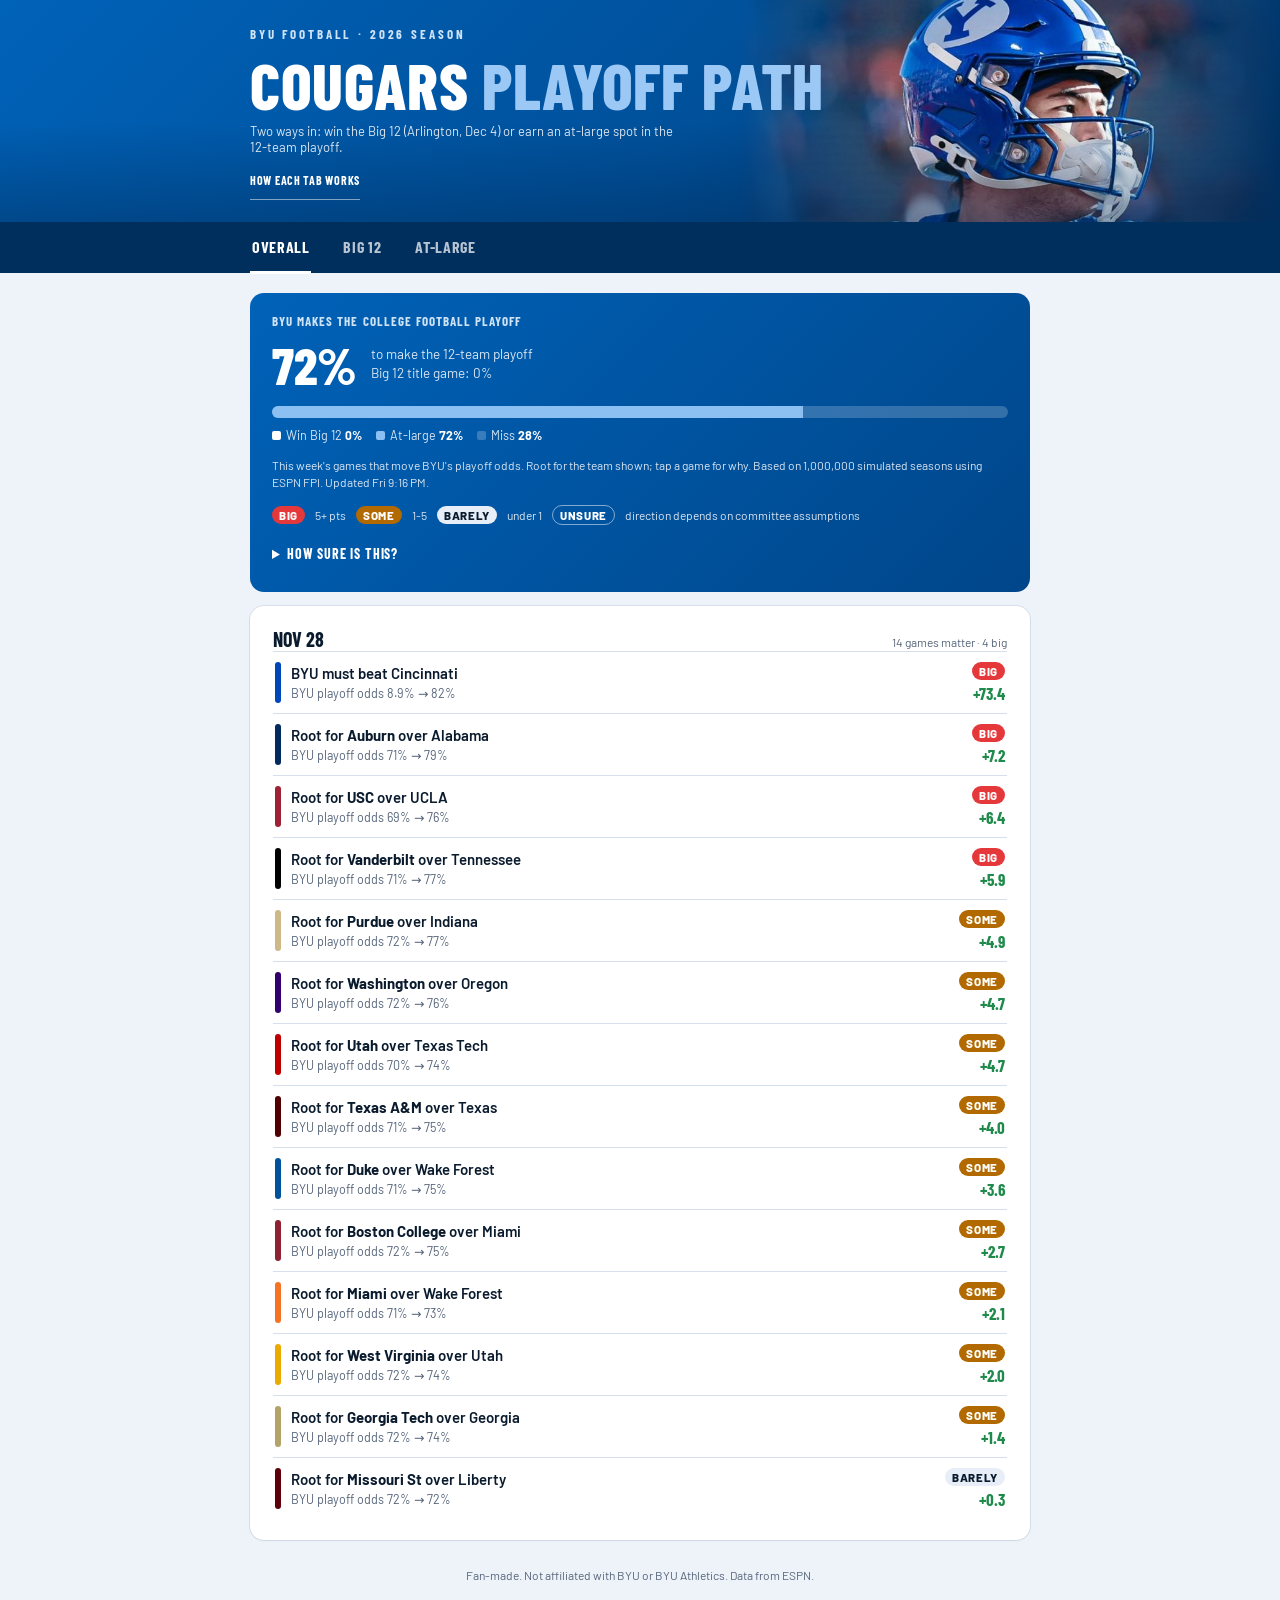
==== commit 2c21b67f: "Refresh odds data" ====
--- a/docs/index.html
+++ b/docs/index.html
@@ -551,8 +551,8 @@
   for(const w of lv){ const g=[...Array(N).keys()].filter(t=>S.wins[t]===w); out.push(...(g.length>1?resolve(S,g,null):g)); if(out.length>=2) break; }
   return out.slice(0,2);
 }
-const SCORES0={"updatedAt":"2026-11-27T08:24:36.428Z","games":[{"h":"ARIZ","a":"TCU","hs":29,"as":28,"state":"post","detail":"Final","start":"2026-11-07T03:15Z"},{"h":"UTAH","a":"BYU","hs":28,"as":20,"state":"post","detail":"Final","start":"2026-11-07T17:00Z"},{"h":"TTU","a":"WVU","hs":53,"as":48,"state":"post","detail":"Final","start":"2026-11-08T02:30Z"},{"h":"HOU","a":"CIN","hs":31,"as":24,"state":"post","detail":"Final","start":"2026-11-07T20:30Z"},{"h":"BAY","a":"ISU","hs":42,"as":31,"state":"post","detail":"Final","start":"2026-11-07T17:00Z"},{"h":"KSU","a":"OKST","hs":28,"as":66,"state":"post","detail":"Final","start":"2026-11-07T18:00Z"},{"h":"KU","a":"UCF","hs":32,"as":33,"state":"post","detail":"Final","start":"2026-11-07T20:45Z"},{"h":"ASU","a":"COLO","hs":20,"as":10,"state":"post","detail":"Final","start":"2026-11-08T00:30Z"},{"h":"COLO","a":"HOU","hs":42,"as":32,"state":"post","detail":"Final","start":"2026-11-14T03:15Z"},{"h":"ARIZ","a":"UTAH","hs":39,"as":40,"state":"post","detail":"Final","start":"2026-11-15T03:30Z"},{"h":"BYU","a":"BAY","hs":28,"as":7,"state":"post","detail":"Final","start":"2026-11-15T00:00Z"},{"h":"OKST","a":"TTU","hs":27,"as":52,"state":"post","detail":"Final","start":"2026-11-15T02:30Z"},{"h":"ISU","a":"CIN","hs":41,"as":13,"state":"post","detail":"Final","start":"2026-11-14T17:00Z"},{"h":"TCU","a":"KSU","hs":20,"as":10,"state":"post","detail":"Final","start":"2026-11-14T19:00Z"},{"h":"WVU","a":"KU","hs":14,"as":37,"state":"post","detail":"Final","start":"2026-11-14T20:30Z"},{"h":"UCF","a":"ASU","hs":13,"as":26,"state":"post","detail":"Final","start":"2026-11-14T22:30Z"},{"h":"UCF","a":"ISU","hs":48,"as":17,"state":"post","detail":"Final","start":"2026-11-20T23:00Z"},{"h":"TCU","a":"UTAH","hs":17,"as":38,"state":"post","detail":"Final","start":"2026-11-22T02:00Z"},{"h":"KU","a":"BYU","hs":29,"as":31,"state":"post","detail":"Final/3OT","start":"2026-11-21T17:00Z"},{"h":"BAY","a":"TTU","hs":10,"as":20,"state":"post","detail":"Final","start":"2026-11-21T20:30Z"},{"h":"KSU","a":"ARIZ","hs":28,"as":35,"state":"post","detail":"Final/OT","start":"2026-11-22T00:00Z"},{"h":"WVU","a":"HOU","hs":31,"as":34,"state":"post","detail":"Final","start":"2026-11-21T18:00Z"},{"h":"CIN","a":"COLO","hs":35,"as":28,"state":"post","detail":"Final","start":"2026-11-21T17:00Z"},{"h":"ASU","a":"OKST","hs":27,"as":30,"state":"post","detail":"Final/OT","start":"2026-11-22T03:30Z"},{"h":"UTAH","a":"WVU","hs":0,"as":0,"state":"pre","detail":"11/27 - 9:00 PM EST","start":"2026-11-28T02:00Z"},{"h":"TTU","a":"TCU","hs":48,"as":27,"state":"post","detail":"Final","start":"2026-11-27T01:00Z"},{"h":"COLO","a":"UCF","hs":0,"as":0,"state":"pre","detail":"11/28 - 2:00 PM EST","start":"2026-11-28T19:00Z"},{"h":"ISU","a":"KSU","hs":0,"as":0,"state":"pre","detail":"11/28 - 2:00 PM EST","start":"2026-11-28T19:00Z"},{"h":"BYU","a":"CIN","hs":0,"as":0,"state":"pre","detail":"11/28 - 3:30 PM EST","start":"2026-11-28T20:30Z"},{"h":"OKST","a":"KU","hs":0,"as":0,"state":"pre","detail":"11/28 - 6:15 PM EST","start":"2026-11-28T23:15Z"},{"h":"ARIZ","a":"ASU","hs":0,"as":0,"state":"pre","detail":"11/28 - 9:00 PM EST","start":"2026-11-29T02:00Z"},{"h":"HOU","a":"BAY","hs":0,"as":0,"state":"pre","detail":"11/28 - 9:30 PM EST","start":"2026-11-29T02:30Z"},{"h":"MISS","a":"MSST","hs":0,"as":0,"state":"pre","detail":"11/27 - 12:00 PM EST","start":"2026-11-27T17:00Z","nat":true},{"h":"UTSA","a":"TLSA","hs":0,"as":0,"state":"pre","detail":"11/27 - 12:00 PM EST","start":"2026-11-27T17:00Z","nat":true},{"h":"AKR","a":"BUFF","hs":0,"as":0,"state":"pre","detail":"11/27 - 12:00 PM EST","start":"2026-11-27T17:00Z","nat":true},{"h":"OHIO","a":"TOL","hs":0,"as":0,"state":"pre","detail":"11/27 - 12:00 PM EST","start":"2026-11-27T17:00Z","nat":true},{"h":"IOWA","a":"NEB","hs":0,"as":0,"state":"pre","detail":"11/27 - 12:08 PM EST","start":"2026-11-27T17:08Z","nat":true},{"h":"USA","a":"APP","hs":0,"as":0,"state":"pre","detail":"11/27 - 3:00 PM EST","start":"2026-11-27T20:00Z","nat":true},{"h":"FSU","a":"FLA","hs":0,"as":0,"state":"pre","detail":"11/27 - 3:30 PM EST","start":"2026-11-27T20:30Z","nat":true},{"h":"MEM","a":"TEM","hs":0,"as":0,"state":"pre","detail":"11/27 - 3:30 PM EST","start":"2026-11-27T20:30Z","nat":true},{"h":"SJSU","a":"NDSU","hs":0,"as":0,"state":"pre","detail":"11/27 - 3:30 PM EST","start":"2026-11-27T20:30Z","nat":true},{"h":"UNM","a":"AFA","hs":0,"as":0,"state":"pre","detail":"11/27 - 4:30 PM EST","start":"2026-11-27T21:30Z","nat":true},{"h":"TA&M","a":"TEX","hs":0,"as":0,"state":"pre","detail":"11/27 - 7:30 PM EST","start":"2026-11-28T00:30Z","nat":true},{"h":"WIS","a":"MINN","hs":0,"as":0,"state":"pre","detail":"11/27 - 7:30 PM EST","start":"2026-11-28T00:30Z","nat":true}]};
-const FPI0={"ASU":3.9,"ARIZ":12.2,"COLO":0,"ISU":2.3,"OKST":11.7,"BAY":10.2,"HOU":11.4,"BYU":15.4,"UTAH":19.4,"WVU":1.2,"UCF":4.1,"CIN":2.6,"KU":6.6,"KSU":1.9,"TCU":6.7,"TTU":17.1};
+const SCORES0={"updatedAt":"2026-11-27T21:14:46.899Z","games":[{"h":"ARIZ","a":"TCU","hs":29,"as":28,"state":"post","detail":"Final","start":"2026-11-07T03:15Z"},{"h":"UTAH","a":"BYU","hs":28,"as":20,"state":"post","detail":"Final","start":"2026-11-07T17:00Z"},{"h":"TTU","a":"WVU","hs":53,"as":48,"state":"post","detail":"Final","start":"2026-11-08T02:30Z"},{"h":"HOU","a":"CIN","hs":31,"as":24,"state":"post","detail":"Final","start":"2026-11-07T20:30Z"},{"h":"BAY","a":"ISU","hs":42,"as":31,"state":"post","detail":"Final","start":"2026-11-07T17:00Z"},{"h":"KSU","a":"OKST","hs":28,"as":66,"state":"post","detail":"Final","start":"2026-11-07T18:00Z"},{"h":"KU","a":"UCF","hs":32,"as":33,"state":"post","detail":"Final","start":"2026-11-07T20:45Z"},{"h":"ASU","a":"COLO","hs":20,"as":10,"state":"post","detail":"Final","start":"2026-11-08T00:30Z"},{"h":"COLO","a":"HOU","hs":42,"as":32,"state":"post","detail":"Final","start":"2026-11-14T03:15Z"},{"h":"ARIZ","a":"UTAH","hs":39,"as":40,"state":"post","detail":"Final","start":"2026-11-15T03:30Z"},{"h":"BYU","a":"BAY","hs":28,"as":7,"state":"post","detail":"Final","start":"2026-11-15T00:00Z"},{"h":"OKST","a":"TTU","hs":27,"as":52,"state":"post","detail":"Final","start":"2026-11-15T02:30Z"},{"h":"ISU","a":"CIN","hs":41,"as":13,"state":"post","detail":"Final","start":"2026-11-14T17:00Z"},{"h":"TCU","a":"KSU","hs":20,"as":10,"state":"post","detail":"Final","start":"2026-11-14T19:00Z"},{"h":"WVU","a":"KU","hs":14,"as":37,"state":"post","detail":"Final","start":"2026-11-14T20:30Z"},{"h":"UCF","a":"ASU","hs":13,"as":26,"state":"post","detail":"Final","start":"2026-11-14T22:30Z"},{"h":"UCF","a":"ISU","hs":48,"as":17,"state":"post","detail":"Final","start":"2026-11-20T23:00Z"},{"h":"TCU","a":"UTAH","hs":17,"as":38,"state":"post","detail":"Final","start":"2026-11-22T02:00Z"},{"h":"KU","a":"BYU","hs":29,"as":31,"state":"post","detail":"Final/3OT","start":"2026-11-21T17:00Z"},{"h":"BAY","a":"TTU","hs":10,"as":20,"state":"post","detail":"Final","start":"2026-11-21T20:30Z"},{"h":"KSU","a":"ARIZ","hs":28,"as":35,"state":"post","detail":"Final/OT","start":"2026-11-22T00:00Z"},{"h":"WVU","a":"HOU","hs":31,"as":34,"state":"post","detail":"Final","start":"2026-11-21T18:00Z"},{"h":"CIN","a":"COLO","hs":35,"as":28,"state":"post","detail":"Final","start":"2026-11-21T17:00Z"},{"h":"ASU","a":"OKST","hs":27,"as":30,"state":"post","detail":"Final/OT","start":"2026-11-22T03:30Z"},{"h":"UTAH","a":"WVU","hs":0,"as":0,"state":"pre","detail":"11/27 - 9:00 PM EST","start":"2026-11-28T02:00Z"},{"h":"TTU","a":"TCU","hs":48,"as":27,"state":"post","detail":"Final","start":"2026-11-27T01:00Z"},{"h":"COLO","a":"UCF","hs":0,"as":0,"state":"pre","detail":"11/28 - 2:00 PM EST","start":"2026-11-28T19:00Z"},{"h":"ISU","a":"KSU","hs":0,"as":0,"state":"pre","detail":"11/28 - 2:00 PM EST","start":"2026-11-28T19:00Z"},{"h":"BYU","a":"CIN","hs":0,"as":0,"state":"pre","detail":"11/28 - 3:30 PM EST","start":"2026-11-28T20:30Z"},{"h":"OKST","a":"KU","hs":0,"as":0,"state":"pre","detail":"11/28 - 6:15 PM EST","start":"2026-11-28T23:15Z"},{"h":"ARIZ","a":"ASU","hs":0,"as":0,"state":"pre","detail":"11/28 - 9:00 PM EST","start":"2026-11-29T02:00Z"},{"h":"HOU","a":"BAY","hs":0,"as":0,"state":"pre","detail":"11/28 - 9:30 PM EST","start":"2026-11-29T02:30Z"},{"h":"USA","a":"APP","hs":10,"as":10,"state":"in","detail":"0:52 - 2nd","start":"2026-11-27T20:00Z","nat":true},{"h":"FSU","a":"FLA","hs":0,"as":7,"state":"in","detail":"1:41 - 1st","start":"2026-11-27T20:30Z","nat":true},{"h":"MEM","a":"TEM","hs":14,"as":7,"state":"in","detail":"End of 1st","start":"2026-11-27T20:30Z","nat":true},{"h":"SJSU","a":"NDSU","hs":7,"as":14,"state":"in","detail":"1:03 - 1st","start":"2026-11-27T20:30Z","nat":true},{"h":"IOWA","a":"NEB","hs":31,"as":7,"state":"post","detail":"Final","start":"2026-11-27T17:08Z","nat":true},{"h":"MISS","a":"MSST","hs":41,"as":17,"state":"post","detail":"Final","start":"2026-11-27T17:00Z","nat":true},{"h":"UTSA","a":"TLSA","hs":28,"as":22,"state":"post","detail":"Final","start":"2026-11-27T17:00Z","nat":true},{"h":"AKR","a":"BUFF","hs":9,"as":17,"state":"post","detail":"Final","start":"2026-11-27T17:00Z","nat":true},{"h":"OHIO","a":"TOL","hs":31,"as":34,"state":"post","detail":"Final","start":"2026-11-27T17:00Z","nat":true},{"h":"UNM","a":"AFA","hs":0,"as":0,"state":"pre","detail":"11/27 - 4:30 PM EST","start":"2026-11-27T21:30Z","nat":true},{"h":"TA&M","a":"TEX","hs":0,"as":0,"state":"pre","detail":"11/27 - 7:30 PM EST","start":"2026-11-28T00:30Z","nat":true},{"h":"WIS","a":"MINN","hs":0,"as":0,"state":"pre","detail":"11/27 - 7:30 PM EST","start":"2026-11-28T00:30Z","nat":true}]};
+const FPI0={"ASU":3.9,"ARIZ":12.2,"COLO":0,"ISU":2.3,"OKST":11.7,"BAY":10.2,"HOU":11.4,"BYU":15.4,"UTAH":19.3,"WVU":1.2,"UCF":4,"CIN":2.6,"KU":6.6,"KSU":1.9,"TCU":6.2,"TTU":17.6};
 // ---- favorites ----
 const POWER=FPI0;
 const HFA=2.5;
@@ -680,9 +680,9 @@
 setInterval(()=>{ if(!POLLING&&gameDay()){ POLLING=true; loop(); } },600000);
 document.addEventListener("visibilitychange",()=>{ if(!document.hidden) liveScores(!gameDay()); });
 setTimeout(()=>{ loop(); modelData(); },0); setInterval(modelData,120000);
-const PATHS={"games":[["UTAH","WVU",0.9284],["ARIZ","ASU",0.784],["BYU","CIN",0.8659],["COLO","UCF",0.4573],["HOU","BAY",0.5987],["ISU","KSU",0.5848],["OKST","KU",0.7039]],"baseWins":[8,6,8,5,4,5,5,4,4,3,3,3,2,2,2,1],"finals":["ARIZ|TCU","UTAH|BYU","TTU|WVU","HOU|CIN","BAY|ISU","KSU|OKST","KU|UCF","ASU|COLO","COLO|HOU","ARIZ|UTAH","BYU|BAY","OKST|TTU","ISU|CIN","TCU|KSU","WVU|KU","UCF|ASU","UCF|ISU","TCU|UTAH","KU|BYU","BAY|TTU","KSU|ARIZ","WVU|HOU","CIN|COLO","ASU|OKST","TTU|TCU"],"title":[0,0,0,0,0,0,0,0,0,0,0,0,0,0,0,0],"seed1":[0,0,0,0,0,0,0,0,0,0,0,0,0,0,0,0],"cnt":[0,0,0,0,0,0,0,0,0,0,0,0,0,0,0,0],"pair":[[0,0,0,0,0,0,0,0,0,0,0,0,0,0,0,0],[0,0,0,0,0,0,0,0,0,0,0,0,0,0,0,0],[0,0,0,0,0,0,0,0,0,0,0,0,0,0,0,0],[0,0,0,0,0,0,0,0,0,0,0,0,0,0,0,0],[0,0,0,0,0,0,0,0,0,0,0,0,0,0,0,0],[0,0,0,0,0,0,0,0,0,0,0,0,0,0,0,0],[0,0,0,0,0,0,0,0,0,0,0,0,0,0,0,0],[0,0,0,0,0,0,0,0,0,0,0,0,0,0,0,0],[0,0,0,0,0,0,0,0,0,0,0,0,0,0,0,0],[0,0,0,0,0,0,0,0,0,0,0,0,0,0,0,0],[0,0,0,0,0,0,0,0,0,0,0,0,0,0,0,0],[0,0,0,0,0,0,0,0,0,0,0,0,0,0,0,0],[0,0,0,0,0,0,0,0,0,0,0,0,0,0,0,0],[0,0,0,0,0,0,0,0,0,0,0,0,0,0,0,0],[0,0,0,0,0,0,0,0,0,0,0,0,0,0,0,0],[0,0,0,0,0,0,0,0,0,0,0,0,0,0,0,0]],"pat":[[0,0,0,0,0,0,0,0,0,0,0,0,0,0,0,0],[0,0,0,0,0,0,0,0,0,0,0,0,0,0,0,0],[0,0,0,0,0,0,0,0,0,0,0,0,0,0,0,0],[0,0,0,0,0,0,0,0,0,0,0,0,0,0,0,0],[0,0,0,0,0,0,0,0,0,0,0,0,0,0,0,0],[0,0,0,0,0,0,0,0,0,0,0,0,0,0,0,0],[0,0,0,0,0,0,0,0,0,0,0,0,0,0,0,0],[0,0,0,0,0,0,0,0,0,0,0,0,0,0,0,0],[0,0,0,0,0,0,0,0,0,0,0,0,0,0,0,0],[0,0,0,0,0,0,0,0,0,0,0,0,0,0,0,0],[0,0,0,0,0,0,0,0,0,0,0,0,0,0,0,0],[0,0,0,0,0,0,0,0,0,0,0,0,0,0,0,0],[0,0,0,0,0,0,0,0,0,0,0,0,0,0,0,0],[0,0,0,0,0,0,0,0,0,0,0,0,0,0,0,0],[0,0,0,0,0,0,0,0,0,0,0,0,0,0,0,0],[0,0,0,0,0,0,0,0,0,0,0,0,0,0,0,0]],"condH":[[0,0,0,0,0,0,0],[0,0,0,0,0,0,0],[0,0,0,0,0,0,0],[0,0,0,0,0,0,0],[0,0,0,0,0,0,0],[0,0,0,0,0,0,0],[0,0,0,0,0,0,0],[0,0,0,0,0,0,0],[0,0,0,0,0,0,0],[0,0,0,0,0,0,0],[0,0,0,0,0,0,0],[0,0,0,0,0,0,0],[0,0,0,0,0,0,0],[0,0,0,0,0,0,0],[0,0,0,0,0,0,0],[0,0,0,0,0,0,0]],"computedAt":"2026-11-27T08:24:56.474Z","rivals":[[1,2,3,4,5],[0,2,3,4,5],[0,1,3,4,5],[0,1,2,4,5],[0,1,2,3,5],[0,1,2,3,4],[0,1,2,3,4],[0,1,2,3,4],[0,1,2,3,4],[0,1,2,3,4],[0,1,2,3,4],[0,1,2,3,4],[0,1,2,3,4],[0,1,2,3,4],[0,1,2,3,4],[0,1,2,3,4]],"tracked":[0,0,0,0,0,0,0,0,0,0,0,0,0,0,0,0],"gamesLeft":[1,1,0,1,1,1,1,1,1,1,1,0,1,1,1,1],"cells":[[],[],[],[],[],[],[],[],[],[],[],[],[],[],[],[]]};
-const WEEKLY0={"computedAt":"2026-11-27T08:26:51.933Z","weeks":[{"label":"Nov 28","release":"Dec 1","releaseDate":"2026-12-01","source":"sim","byuAvg":10.15,"byuTop12":0.7904,"dist":[0,0.0004,0.0021,0.0082,0.0201,0.0363,0.059,0.0842,0.1049,0.1239,0.1273,0.1208,0.1033,0.0763,0.0487,0.0258,0.0178,0.0124,0.0091,0.0066,0.0046,0.0031,0.0019,0.0014,0.0009,0.0005,0.0002,0.0002,0.0001,0.0001,0,0,0,0,0,0,0,0,0,0,0],"games":[{"id":"401856756","h":"TA&M","a":"TEX","p":0.182,"date":"2026-11-28T00:30Z","rH":9.83,"rA":10.227,"tH":0.7976,"tA":0.7888},{"id":"401856757","h":"ALA","a":"AUB","p":0.887,"date":"2026-11-29T00:30Z","rH":10.219,"rA":9.649,"tH":0.7863,"tA":0.8227},{"id":"401856758","h":"ARK","a":"LSU","p":0.13,"date":"2026-11-28T17:45Z","rH":10.172,"rA":10.152,"tH":0.7875,"tA":0.7908},{"id":"401856759","h":"FSU","a":"FLA","p":0.379,"date":"2026-11-27T20:30Z","rH":10.125,"rA":10.173,"tH":0.7919,"tA":0.7895},{"id":"401856760","h":"UGA","a":"GT","p":0.992,"date":"2026-11-28T20:30Z","rH":10.156,"rA":10.033,"tH":0.7904,"tA":0.7896},{"id":"401856761","h":"UK","a":"LOU","p":0.383,"date":"2026-11-28T17:00Z","rH":10.162,"rA":10.15,"tH":0.7901,"tA":0.7906},{"id":"401856762","h":"MISS","a":"MSST","p":0.879,"date":"2026-11-27T17:00Z","rH":10.155,"rA":10.154,"tH":0.7904,"tA":0.7902},{"id":"401856763","h":"MIZ","a":"OU","p":0.511,"date":"2026-11-28T21:15Z","rH":10.138,"rA":10.172,"tH":0.7914,"tA":0.7893},{"id":"401856764","h":"CLEM","a":"SC","p":0.46,"date":"2026-11-28T20:00Z","rH":10.152,"rA":10.157,"tH":0.7894,"tA":0.7912},{"id":"401856765","h":"VAN","a":"TENN","p":0.142,"date":"2026-11-29T00:00Z","rH":9.615,"rA":10.244,"tH":0.8189,"tA":0.7857},{"id":"401856873","h":"ARIZ","a":"ASU","p":0.781,"date":"2026-11-29T02:00Z","rH":10.166,"rA":10.117,"tH":0.7901,"tA":0.7913},{"id":"401856874","h":"HOU","a":"BAY","p":0.602,"date":"2026-11-29T02:30Z","rH":10.169,"rA":10.133,"tH":0.7905,"tA":0.7903},{"id":"401856875","h":"COLO","a":"UCF","p":0.454,"date":"2026-11-28T19:00Z","rH":10.148,"rA":10.16,"tH":0.7898,"tA":0.7909},{"id":"401856876","h":"BYU","a":"CIN","p":0.864,"date":"2026-11-28T20:30Z","rH":9.33,"rA":15.411,"tH":0.8951,"tA":0.1235},{"id":"401856877","h":"OKST","a":"KU","p":0.705,"date":"2026-11-28T23:15Z","rH":10.166,"rA":10.128,"tH":0.7893,"tA":0.793},{"id":"401856878","h":"ISU","a":"KSU","p":0.58,"date":"2026-11-28T19:00Z","rH":10.154,"rA":10.156,"tH":0.7914,"tA":0.789},{"id":"401856880","h":"UTAH","a":"WVU","p":0.93,"date":"2026-11-28T02:00Z","rH":10.166,"rA":10.004,"tH":0.7897,"tA":0.799},{"id":"401858311","h":"MIA","a":"BC","p":0.985,"date":"2026-11-28T17:00Z","rH":10.163,"rA":9.64,"tH":0.7899,"tA":0.8263},{"id":"401858312","h":"WAKE","a":"DUKE","p":0.78,"date":"2026-11-28T20:30Z","rH":10.237,"rA":9.866,"tH":0.7846,"tA":0.8109},{"id":"401858313","h":"UNC","a":"NCSU","p":0.732,"date":"2026-11-28T17:00Z","rH":10.156,"rA":10.151,"tH":0.7905,"tA":0.7901},{"id":"401858314","h":"SYR","a":"ND","p":0.044,"date":"2026-11-28T17:00Z","rH":9.891,"rA":10.167,"tH":0.7936,"tA":0.7903},{"id":"401858315","h":"CAL","a":"PITT","p":0.202,"date":"2026-11-29T00:30Z","rH":10.145,"rA":10.157,"tH":0.792,"tA":0.79},{"id":"401858316","h":"STAN","a":"SMU","p":0.202,"date":"2026-11-28T20:30Z","rH":10.165,"rA":10.152,"tH":0.7914,"tA":0.7901},{"id":"401858317","h":"VT","a":"UVA","p":0.498,"date":"2026-11-28T20:00Z","rH":10.157,"rA":10.153,"tH":0.7902,"tA":0.7906},{"id":"401858536","h":"IOWA","a":"NEB","p":0.59,"date":"2026-11-27T17:08Z","rH":10.328,"rA":9.906,"tH":0.7585,"tA":0.8362},{"id":"401858537","h":"NU","a":"ILL","p":0.703,"date":"2026-11-28T17:30Z","rH":10.147,"rA":10.174,"tH":0.7908,"tA":0.7894},{"id":"401858538","h":"IU","a":"PUR","p":0.958,"date":"2026-11-29T00:00Z","rH":10.163,"rA":9.957,"tH":0.7884,"tA":0.8353},{"id":"401858539","h":"MD","a":"PSU","p":0.207,"date":"2026-11-28T20:30Z","rH":10.15,"rA":10.156,"tH":0.7916,"tA":0.7901},{"id":"401858540","h":"OSU","a":"MICH","p":0.896,"date":"2026-11-28T17:00Z","rH":10.158,"rA":10.129,"tH":0.7903,"tA":0.7916},{"id":"401858541","h":"ORE","a":"WASH","p":0.872,"date":"2026-11-29T00:30Z","rH":10.191,"rA":9.911,"tH":0.7845,"tA":0.831},{"id":"401858542","h":"RUTG","a":"MSU","p":0.412,"date":"2026-11-28T21:15Z","rH":10.15,"rA":10.158,"tH":0.7921,"tA":0.7892},{"id":"401858543","h":"UCLA","a":"USC","p":0.527,"date":"2026-11-28T20:30Z","rH":10.348,"rA":9.939,"tH":0.7727,"tA":0.8101},{"id":"401858544","h":"WIS","a":"MINN","p":0.794,"date":"2026-11-28T00:30Z","rH":10.153,"rA":10.161,"tH":0.7906,"tA":0.7895},{"id":"401860926","h":"CSU","a":"BOIS","p":0.051,"date":"2026-11-28T23:00Z","rH":10.178,"rA":10.154,"tH":0.7871,"tA":0.7906},{"id":"401860927","h":"FRES","a":"ORST","p":0.514,"date":"2026-11-29T03:00Z","rH":10.151,"rA":10.158,"tH":0.7913,"tA":0.7895},{"id":"401860928","h":"USU","a":"TXST","p":0.297,"date":"2026-11-29T02:30Z","rH":10.188,"rA":10.141,"tH":0.7887,"tA":0.7911},{"id":"401860929","h":"WSU","a":"SDSU","p":0.57,"date":"2026-11-28T23:30Z","rH":10.152,"rA":10.159,"tH":0.7917,"tA":0.7887},{"id":"401861969","h":"WYO","a":"CONN","p":0.383,"date":"2026-11-28T17:00Z","rH":10.152,"rA":10.157,"tH":0.7908,"tA":0.7901},{"id":"401862837","h":"ECU","a":"FAU","p":0.62,"date":"2026-11-28T18:00Z","rH":10.157,"rA":10.152,"tH":0.7903,"tA":0.7906},{"id":"401862838","h":"MEM","a":"TEM","p":0.906,"date":"2026-11-27T20:30Z","rH":10.154,"rA":10.163,"tH":0.79,"tA":0.7939},{"id":"401862839","h":"USF","a":"TULN","p":0.672,"date":"2026-11-28T20:30Z","rH":10.154,"rA":10.156,"tH":0.7917,"tA":0.7877},{"id":"401862840","h":"UTSA","a":"TLSA","p":0.497,"date":"2026-11-27T17:00Z","rH":10.151,"rA":10.159,"tH":0.7904,"tA":0.7904},{"id":"401862841","h":"RICE","a":"ARMY","p":0.265,"date":"2026-11-28T19:00Z","rH":10.159,"rA":10.153,"tH":0.791,"tA":0.7902},{"id":"401862842","h":"CLT","a":"NAVY","p":0.135,"date":"2026-11-28T17:00Z","rH":10.135,"rA":10.158,"tH":0.7933,"tA":0.7899},{"id":"401862843","h":"UNT","a":"UAB","p":0.859,"date":"2026-11-28T21:00Z","rH":10.163,"rA":10.107,"tH":0.7897,"tA":0.7945},{"id":"401864546","h":"UNM","a":"AF","p":0.72,"date":"2026-11-27T21:30Z","rH":10.155,"rA":10.154,"tH":0.7905,"tA":0.7903},{"id":"401864547","h":"HAW","a":"SAC","p":0.939,"date":"2026-11-29T04:00Z","rH":10.155,"rA":10.157,"tH":0.7905,"tA":0.7885},{"id":"401864548","h":"UNLV","a":"NEV","p":0.678,"date":"2026-11-29T02:00Z","rH":10.149,"rA":10.166,"tH":0.7907,"tA":0.7897},{"id":"401864549","h":"SJSU","a":"NDSU","p":0.242,"date":"2026-11-27T20:30Z","rH":10.16,"rA":10.153,"tH":0.7915,"tA":0.7901},{"id":"401864550","h":"NIU","a":"UTEP","p":0.717,"date":"2026-11-28T20:30Z","rH":10.158,"rA":10.147,"tH":0.7899,"tA":0.7916},{"id":"401866472","h":"AKR","a":"BUF","p":0.229,"date":"2026-11-27T17:00Z","rH":10.158,"rA":10.154,"tH":0.7894,"tA":0.7907},{"id":"401866473","h":"OHIO","a":"TOL","p":0.378,"date":"2026-11-27T17:00Z","rH":10.169,"rA":10.146,"tH":0.7887,"tA":0.7914},{"id":"401866474","h":"BALL","a":"CMU","p":0.355,"date":"2026-11-28T17:00Z","rH":10.14,"rA":10.163,"tH":0.792,"tA":0.7895},{"id":"401866475","h":"BGSU","a":"MASS","p":0.536,"date":"2026-11-28T20:30Z","rH":10.167,"rA":10.141,"tH":0.7899,"tA":0.791},{"id":"401869930","h":"USA","a":"APP","p":0.621,"date":"2026-11-27T20:00Z","rH":10.149,"rA":10.164,"tH":0.7904,"tA":0.7904},{"id":"401869939","h":"ARST","a":"TROY","p":0.612,"date":"2026-11-28T20:00Z","rH":10.159,"rA":10.148,"tH":0.7898,"tA":0.7913},{"id":"401869947","h":"JMU","a":"CCU","p":0.886,"date":"2026-11-28T19:00Z","rH":10.155,"rA":10.155,"tH":0.7901,"tA":0.793},{"id":"401869954","h":"GASO","a":"LT","p":0.515,"date":"2026-11-28T17:00Z","rH":10.159,"rA":10.15,"tH":0.7901,"tA":0.7907},{"id":"401869959","h":"GAST","a":"UL","p":0.4,"date":"2026-11-28T19:00Z","rH":10.156,"rA":10.154,"tH":0.7896,"tA":0.791},{"id":"401870804","h":"WKU","a":"KENN","p":0.435,"date":"2026-11-28T18:00Z","rH":10.16,"rA":10.151,"tH":0.789,"tA":0.7915},{"id":"401871062","h":"DEL","a":"JXST","p":0.514,"date":"2026-11-28T20:30Z","rH":10.174,"rA":10.135,"tH":0.7881,"tA":0.7928},{"id":"401871063","h":"MOST","a":"LIB","p":0.106,"date":"2026-11-28T19:00Z","rH":10.183,"rA":10.152,"tH":0.7871,"tA":0.7908},{"id":"401871082","h":"FIU","a":"SHSU","p":0.786,"date":"2026-11-28T19:00Z","rH":10.158,"rA":10.144,"tH":0.7906,"tA":0.7896},{"id":"401871083","h":"MTSU","a":"NMSU","p":0.608,"date":"2026-11-28T19:00Z","rH":10.155,"rA":10.155,"tH":0.7901,"tA":0.7909},{"id":"401871102","h":"ULM","a":"MRSH","p":0.351,"date":"2026-11-28T18:00Z","rH":10.152,"rA":10.157,"tH":0.7906,"tA":0.7903},{"id":"401871103","h":"ODU","a":"USM","p":0.617,"date":"2026-11-28T18:00Z","rH":10.155,"rA":10.154,"tH":0.7906,"tA":0.7901}],"board":[{"ab":"UGA","r":1.8},{"ab":"UTAH","r":3.1},{"ab":"TEX","r":4},{"ab":"ND","r":4.6},{"ab":"TENN","r":6},{"ab":"ALA","r":6.7},{"ab":"MIA","r":7.2},{"ab":"WAKE","r":8.8},{"ab":"TTU","r":9.4},{"ab":"UCLA","r":9.8},{"ab":"BYU","r":10.2},{"ab":"ORE","r":10.5},{"ab":"IU","r":13},{"ab":"IOWA","r":13.4},{"ab":"ARIZ","r":18.5},{"ab":"USC","r":18.7},{"ab":"OU","r":20},{"ab":"HOU","r":20},{"ab":"OSU","r":20.3},{"ab":"LOU","r":20.6},{"ab":"FLA","r":22.6},{"ab":"UK","r":23.1},{"ab":"MISS","r":23.1},{"ab":"MIZ","r":24.2},{"ab":"NEB","r":25.8}]}],"names":{"AUB":["Auburn","#002b5c"],"UAB":["UAB","#1a5632"],"USA":["South Alabama","#00205b"],"ARK":["Arkansas","#a32136"],"ASU":["Arizona St","#ffc627"],"ARIZ":["Arizona","#cc0033"],"SAC":["Sacramento St","#00573C"],"SDSU":["San Diego St","#a6192e"],"SJSU":["San José St","#0038a8"],"STAN":["Stanford","#8c1515"],"CAL":["California","#041e42"],"UCLA":["UCLA","#2774ae"],"USC":["USC","#9d2235"],"CSU":["Colorado St","#004c23"],"COLO":["Colorado","#cfb87c"],"CONN":["UConn","#0c2340"],"DEL":["Delaware","#00539f"],"FSU":["Florida St","#782f40"],"JXST":["Jax State","#cc0000"],"FLA":["Florida","#0021a5"],"USF":["South Florida","#006747"],"GT":["Georgia Tech","#b3a369"],"UGA":["Georgia","#ba0c2f"],"HAW":["Hawai'i","#005737"],"ISU":["Iowa State","#ae192d"],"BOIS":["Boise St","#0033a0"],"NU":["Northwestern","#492f92"],"IU":["Indiana","#970310"],"ND":["Notre Dame","#062340"],"UK":["Kentucky","#0033a0"],"LOU":["Louisville","#c9001f"],"WKU":["Western KY","#e13a3e"],"LSU":["LSU","#461d76"],"BC":["Boston College","#8c2232"],"MASS":["UMass","#881c1c"],"MD":["Maryland","#ce1126"],"MSU":["Michigan St","#173f35"],"MICH":["Michigan","#00274c"],"MINN":["Minnesota","#5e0a2f"],"MIZ":["Missouri","#f1b82d"],"MISS":["Ole Miss","#13294b"],"DUKE":["Duke","#00539b"],"ECU":["East Carolina","#582c83"],"NCSU":["NC State","#cc0000"],"UNC":["North Carolina","#7bafd4"],"WAKE":["Wake Forest","#ceb888"],"NEB":["Nebraska","#e31937"],"RUTG":["Rutgers","#ce0e2d"],"NMSU":["New Mexico St","#7e141b"],"UNM":["New Mexico","#ba0c2f"],"SYR":["Syracuse","#000e54"],"BGSU":["Bowling Green","#fd5000"],"M-OH":["Miami OH","#c41230"],"OSU":["Ohio State","#ba0c2f"],"OHIO":["Ohio","#154734"],"OKST":["Oklahoma St","#fe5c00"],"OU":["Oklahoma","#990000"],"TLSA":["Tulsa","#003595"],"ORST":["Oregon St","#dc4405"],"PSU":["Penn State","#061440"],"TEM":["Temple","#a41e35"],"PITT":["Pitt","#003594"],"CLEM":["Clemson","#f56600"],"MEM":["Memphis","#004991"],"VAN":["Vanderbilt","#000000"],"BAY":["Baylor","#154734"],"RICE":["Rice","#00205b"],"TA&M":["Texas A&M","#500000"],"HOU":["Houston","#c8102e"],"UNT":["North Texas","#068f33"],"TEX":["Texas","#af5c37"],"BYU":["BYU","#0047ba"],"UTAH":["Utah","#be0000"],"JMU":["James Madison","#450084"],"UVA":["Virginia","#232d4b"],"VT":["Virginia Tech","#6a2c3e"],"WASH":["Washington","#33006f"],"WSU":["Washington St","#a60f2d"],"WIS":["Wisconsin","#a00000"],"MRSH":["Marshall","#00b140"],"WVU":["West Virginia","#eaaa00"],"FRES":["Fresno St","#b1102b"],"GASO":["GA Southern","#041e42"],"ODU":["Old Dominion","#003768"],"UL":["Louisiana","#ce181e"],"CCU":["Coastal","#006f71"],"TXST":["Texas St","#501214"],"USU":["Utah State","#0f2439"],"ALA":["Alabama","#9e1b32"],"KENN":["Kennesaw St","#fdbb30"],"MSST":["Mississippi St","#5d1725"],"ARMY":["Army","#000000"],"ILL":["Illinois","#ff5f05"],"AF":["Air Force","#003594"],"AKR":["Akron","#041e42"],"APP":["App State","#000000"],"ARST":["Arkansas St","#cc092f"],"BALL":["Ball State","#ba0c2f"],"BUF":["Buffalo","#005bbb"],"UCF":["UCF","#000000"],"CMU":["C Michigan","#4c0027"],"CIN":["Cincinnati","#000000"],"EMU":["E Michigan","#006938"],"FAU":["FAU","#003366"],"FIU":["FIU","#091f3f"],"GAST":["Georgia St","#0039a6"],"IOWA":["Iowa","#231f20"],"KU":["Kansas","#0051ba"],"KSU":["Kansas St","#330a57"],"KENT":["Kent State","#002664"],"LIB":["Liberty","#0a254e"],"LT":["Louisiana Tech","#003087"],"MIA":["Miami","#f47423"],"MTSU":["MTSU","#036eb7"],"NAVY":["Navy","#00225b"],"CLT":["Charlotte","#005035"],"ULM":["UL Monroe","#840029"],"UNLV":["UNLV","#cf0a2c"],"NEV":["Nevada","#041e42"],"NDSU":["N Dakota St","#01402A"],"NIU":["N Illinois","#c8102e"],"ORE":["Oregon","#00934b"],"PUR":["Purdue","#ceb888"],"SHSU":["Sam Houston","#f56423"],"SMU":["SMU","#a80000"],"USM":["Southern Miss","#ffc72c"],"SC":["South Carolina","#73000a"],"MOST":["Missouri St","#5e0009"],"TCU":["TCU","#4d1979"],"TENN":["Tennessee","#ff8200"],"UTSA":["UTSA","#0c2340"],"UTEP":["UTEP","#ff8200"],"TTU":["Texas Tech","#da291c"],"TOL":["Toledo","#0b2240"],"TROY":["Troy","#862633"],"TULN":["Tulane","#006747"],"WMU":["W Michigan","#532e1f"],"WYO":["Wyoming","#492f24"]}};
-const CFP0={"computedAt":"2026-11-27T08:26:22.111Z","sims":1000000,"names":{"AUB":["Auburn","#002b5c"],"UAB":["UAB","#1a5632"],"USA":["South Alabama","#00205b"],"ARK":["Arkansas","#a32136"],"ASU":["Arizona St","#ffc627"],"ARIZ":["Arizona","#cc0033"],"SAC":["Sacramento St","#00573C"],"SDSU":["San Diego St","#a6192e"],"SJSU":["San José St","#0038a8"],"STAN":["Stanford","#8c1515"],"CAL":["California","#041e42"],"UCLA":["UCLA","#2774ae"],"USC":["USC","#9d2235"],"CSU":["Colorado St","#004c23"],"COLO":["Colorado","#cfb87c"],"CONN":["UConn","#0c2340"],"DEL":["Delaware","#00539f"],"FSU":["Florida St","#782f40"],"JXST":["Jax State","#cc0000"],"FLA":["Florida","#0021a5"],"USF":["South Florida","#006747"],"GT":["Georgia Tech","#b3a369"],"UGA":["Georgia","#ba0c2f"],"HAW":["Hawai'i","#005737"],"ISU":["Iowa State","#ae192d"],"BOIS":["Boise St","#0033a0"],"NU":["Northwestern","#492f92"],"IU":["Indiana","#970310"],"ND":["Notre Dame","#062340"],"UK":["Kentucky","#0033a0"],"LOU":["Louisville","#c9001f"],"WKU":["Western KY","#e13a3e"],"LSU":["LSU","#461d76"],"BC":["Boston College","#8c2232"],"MASS":["UMass","#881c1c"],"MD":["Maryland","#ce1126"],"MSU":["Michigan St","#173f35"],"MICH":["Michigan","#00274c"],"MINN":["Minnesota","#5e0a2f"],"MIZ":["Missouri","#f1b82d"],"MISS":["Ole Miss","#13294b"],"DUKE":["Duke","#00539b"],"ECU":["East Carolina","#582c83"],"NCSU":["NC State","#cc0000"],"UNC":["North Carolina","#7bafd4"],"WAKE":["Wake Forest","#ceb888"],"NEB":["Nebraska","#e31937"],"RUTG":["Rutgers","#ce0e2d"],"NMSU":["New Mexico St","#7e141b"],"UNM":["New Mexico","#ba0c2f"],"SYR":["Syracuse","#000e54"],"BGSU":["Bowling Green","#fd5000"],"M-OH":["Miami OH","#c41230"],"OSU":["Ohio State","#ba0c2f"],"OHIO":["Ohio","#154734"],"OKST":["Oklahoma St","#fe5c00"],"OU":["Oklahoma","#990000"],"TLSA":["Tulsa","#003595"],"ORST":["Oregon St","#dc4405"],"PSU":["Penn State","#061440"],"TEM":["Temple","#a41e35"],"PITT":["Pitt","#003594"],"CLEM":["Clemson","#f56600"],"MEM":["Memphis","#004991"],"VAN":["Vanderbilt","#000000"],"BAY":["Baylor","#154734"],"RICE":["Rice","#00205b"],"TA&M":["Texas A&M","#500000"],"HOU":["Houston","#c8102e"],"UNT":["North Texas","#068f33"],"TEX":["Texas","#af5c37"],"BYU":["BYU","#0047ba"],"UTAH":["Utah","#be0000"],"JMU":["James Madison","#450084"],"UVA":["Virginia","#232d4b"],"VT":["Virginia Tech","#6a2c3e"],"WASH":["Washington","#33006f"],"WSU":["Washington St","#a60f2d"],"WIS":["Wisconsin","#a00000"],"MRSH":["Marshall","#00b140"],"WVU":["West Virginia","#eaaa00"],"FRES":["Fresno St","#b1102b"],"GASO":["GA Southern","#041e42"],"ODU":["Old Dominion","#003768"],"UL":["Louisiana","#ce181e"],"CCU":["Coastal","#006f71"],"TXST":["Texas St","#501214"],"USU":["Utah State","#0f2439"],"ALA":["Alabama","#9e1b32"],"KENN":["Kennesaw St","#fdbb30"],"MSST":["Mississippi St","#5d1725"],"ARMY":["Army","#000000"],"ILL":["Illinois","#ff5f05"],"AF":["Air Force","#003594"],"AKR":["Akron","#041e42"],"APP":["App State","#000000"],"ARST":["Arkansas St","#cc092f"],"BALL":["Ball State","#ba0c2f"],"BUF":["Buffalo","#005bbb"],"UCF":["UCF","#000000"],"CMU":["C Michigan","#4c0027"],"CIN":["Cincinnati","#000000"],"EMU":["E Michigan","#006938"],"FAU":["FAU","#003366"],"FIU":["FIU","#091f3f"],"GAST":["Georgia St","#0039a6"],"IOWA":["Iowa","#231f20"],"KU":["Kansas","#0051ba"],"KSU":["Kansas St","#330a57"],"KENT":["Kent State","#002664"],"LIB":["Liberty","#0a254e"],"LT":["Louisiana Tech","#003087"],"MIA":["Miami","#f47423"],"MTSU":["MTSU","#036eb7"],"NAVY":["Navy","#00225b"],"CLT":["Charlotte","#005035"],"ULM":["UL Monroe","#840029"],"UNLV":["UNLV","#cf0a2c"],"NEV":["Nevada","#041e42"],"NDSU":["N Dakota St","#01402A"],"NIU":["N Illinois","#c8102e"],"ORE":["Oregon","#00934b"],"PUR":["Purdue","#ceb888"],"SHSU":["Sam Houston","#f56423"],"SMU":["SMU","#a80000"],"USM":["Southern Miss","#ffc72c"],"SC":["South Carolina","#73000a"],"MOST":["Missouri St","#5e0009"],"TCU":["TCU","#4d1979"],"TENN":["Tennessee","#ff8200"],"UTSA":["UTSA","#0c2340"],"UTEP":["UTEP","#ff8200"],"TTU":["Texas Tech","#da291c"],"TOL":["Toledo","#0b2240"],"TROY":["Troy","#862633"],"TULN":["Tulane","#006747"],"WMU":["W Michigan","#532e1f"],"WYO":["Wyoming","#492f24"]},"byu":{"cfp":0.74754,"champ":0,"ccg":0,"atLarge":0.74754,"alGivenNotChamp":0.7475,"rank":[0,0.00002,0.00097,0.00577,0.01665,0.03346,0.05765,0.08848,0.12305,0.15141,0.15649,0.13171,0.08726,0.05017,0.02895,0.01866,0.01376,0.01038,0.0077,0.00579,0.00406,0.00278,0.00177,0.00117,0.00078,0.00045,0.00028,0.00015,0.0001,0.00013],"rankNC":[0,0,0.001,0.0058,0.0166,0.0335,0.0576,0.0885,0.1231,0.1514,0.1565,0.1317,0.0873,0.0502,0.0289,0.0187,0.0138,0.0104,0.0077,0.0058,0.0041,0.0028,0.0018,0.0012,0.0008,0.0004,0.0003,0.0002,0.0001,0.0001]},"byuRec":{"1|-":[0.86409,0.8465],"0|-":[0.13591,0.1181]},"lastIn":[0,0,0,0,0,0,0,0.00031,0.00377,0.031,0.19012,0.77476,0.00004,0,0,0,0,0,0,0,0,0,0,0,0,0,0,0,0,0,0,0,0,0,0,0,0,0,0,0],"teams":[{"ab":"UGA","name":"Georgia","color":"#ba0c2f","rec":"10-1","cfpRank":1,"fpi":28.7,"cfp":0.99928,"auto":0.62118,"avgRank":2.2,"g6":false},{"ab":"ND","name":"Notre Dame","color":"#062340","rec":"10-1","cfpRank":4,"fpi":27.2,"cfp":0.9986,"auto":0.9986,"avgRank":4.9,"g6":false},{"ab":"UTAH","name":"Utah","color":"#be0000","rec":"11-0","cfpRank":2,"fpi":19.4,"cfp":0.97803,"auto":0.56623,"avgRank":3.8,"g6":false},{"ab":"TEX","name":"Texas","color":"#af5c37","rec":"9-2","cfpRank":3,"fpi":25.3,"cfp":0.96167,"auto":0.33134,"avgRank":5.5,"g6":false},{"ab":"ALA","name":"Alabama","color":"#9e1b32","rec":"9-2","cfpRank":6,"fpi":24.2,"cfp":0.92683,"auto":0.00894,"avgRank":6.9,"g6":false},{"ab":"TENN","name":"Tennessee","color":"#ff8200","rec":"9-2","cfpRank":5,"fpi":19,"cfp":0.91959,"auto":0.03854,"avgRank":6.6,"g6":false},{"ab":"MIA","name":"Miami","color":"#f47423","rec":"10-1","cfpRank":7,"fpi":24.3,"cfp":0.85809,"auto":0.63144,"avgRank":6.4,"g6":false},{"ab":"ORE","name":"Oregon","color":"#00934b","rec":"8-3","cfpRank":12,"fpi":21.3,"cfp":0.75374,"auto":0.3459,"avgRank":9.6,"g6":false},{"ab":"BYU","name":"BYU","color":"#0047ba","rec":"9-2","cfpRank":10,"fpi":15.4,"cfp":0.74754,"auto":0,"avgRank":9.9,"g6":false},{"ab":"TTU","name":"Texas Tech","color":"#da291c","rec":"11-1","cfpRank":11,"fpi":17.1,"cfp":0.65909,"auto":0.43377,"avgRank":9.9,"g6":false},{"ab":"UCLA","name":"UCLA","color":"#2774ae","rec":"10-1","cfpRank":9,"fpi":12.4,"cfp":0.60739,"auto":0.19784,"avgRank":10.5,"g6":false},{"ab":"BOIS","name":"Boise St","color":"#0033a0","rec":"9-2","cfpRank":null,"fpi":9.7,"cfp":0.60413,"auto":0.60413,"avgRank":29,"g6":true},{"ab":"WAKE","name":"Wake Forest","color":"#ceb888","rec":"10-1","cfpRank":8,"fpi":20.1,"cfp":0.58208,"auto":0.33152,"avgRank":9.6,"g6":false},{"ab":"IU","name":"Indiana","color":"#970310","rec":"9-2","cfpRank":14,"fpi":20.8,"cfp":0.49896,"auto":0.35334,"avgRank":12.5,"g6":false},{"ab":"IOWA","name":"Iowa","color":"#231f20","rec":"9-2","cfpRank":13,"fpi":15.6,"cfp":0.34494,"auto":0.10292,"avgRank":13.5,"g6":false},{"ab":"LIB","name":"Liberty","color":"#0a254e","rec":"10-1","cfpRank":null,"fpi":4,"cfp":0.17177,"auto":0.17177,"avgRank":34.9,"g6":true},{"ab":"LT","name":"Louisiana Tech","color":"#003087","rec":"9-2","cfpRank":null,"fpi":2.5,"cfp":0.07887,"auto":0.07887,"avgRank":41.5,"g6":true},{"ab":"UTSA","name":"UTSA","color":"#0c2340","rec":"9-2","cfpRank":null,"fpi":-2,"cfp":0.06658,"auto":0.06658,"avgRank":42.1,"g6":true},{"ab":"UNM","name":"New Mexico","color":"#ba0c2f","rec":"9-2","cfpRank":null,"fpi":5.6,"cfp":0.06399,"auto":0.06399,"avgRank":40.8,"g6":true},{"ab":"LOU","name":"Louisville","color":"#c9001f","rec":"8-3","cfpRank":19,"fpi":15.9,"cfp":0.04528,"auto":0.03704,"avgRank":20.5,"g6":false},{"ab":"USC","name":"USC","color":"#9d2235","rec":"8-3","cfpRank":15,"fpi":14,"cfp":0.03975,"auto":0,"avgRank":18.3,"g6":false},{"ab":"ARIZ","name":"Arizona","color":"#cc0033","rec":"8-3","cfpRank":16,"fpi":12.2,"cfp":0.02049,"auto":0,"avgRank":18.1,"g6":false},{"ab":"OU","name":"Oklahoma","color":"#990000","rec":"7-4","cfpRank":17,"fpi":14.6,"cfp":0.0185,"auto":0,"avgRank":19.7,"g6":false},{"ab":"HOU","name":"Houston","color":"#c8102e","rec":"8-3","cfpRank":18,"fpi":11.4,"cfp":0.01339,"auto":0,"avgRank":19.7,"g6":false},{"ab":"AF","name":"Air Force","color":"#003594","rec":"9-2","cfpRank":null,"fpi":0,"cfp":0.0069,"auto":0.0069,"avgRank":53.5,"g6":true},{"ab":"NDSU","name":"N Dakota St","color":"#01402A","rec":"9-2","cfpRank":null,"fpi":-0.5,"cfp":0.0068,"auto":0.0068,"avgRank":47.4,"g6":true},{"ab":"UK","name":"Kentucky","color":"#0033a0","rec":"7-4","cfpRank":null,"fpi":9.3,"cfp":0.00676,"auto":0,"avgRank":22.9,"g6":false},{"ab":"OSU","name":"Ohio State","color":"#ba0c2f","rec":"7-4","cfpRank":21,"fpi":23.2,"cfp":0.00559,"auto":0,"avgRank":20,"g6":false},{"ab":"FLA","name":"Florida","color":"#0021a5","rec":"7-4","cfpRank":20,"fpi":12.5,"cfp":0.00333,"auto":0,"avgRank":22.4,"g6":false},{"ab":"MIZ","name":"Missouri","color":"#f1b82d","rec":"7-4","cfpRank":23,"fpi":12.5,"cfp":0.00284,"auto":0,"avgRank":24,"g6":false},{"ab":"AUB","name":"Auburn","color":"#002b5c","rec":"7-4","cfpRank":null,"fpi":9.8,"cfp":0.00251,"auto":0,"avgRank":26.5,"g6":false},{"ab":"WASH","name":"Washington","color":"#33006f","rec":"7-4","cfpRank":24,"fpi":7.9,"cfp":0.00237,"auto":0,"avgRank":26.9,"g6":false},{"ab":"NEB","name":"Nebraska","color":"#e31937","rec":"7-4","cfpRank":25,"fpi":14.9,"cfp":0.00232,"auto":0,"avgRank":25.6,"g6":false},{"ab":"MISS","name":"Ole Miss","color":"#13294b","rec":"7-4","cfpRank":22,"fpi":17.7,"cfp":0.00088,"auto":0,"avgRank":23,"g6":false}],"roots":[{"id":"401856756","date":"2026-11-28T00:30Z","h":"TA&M","a":"TEX","p":0.182,"cfpH":0.7742,"cfpA":0.7416,"ccgH":0,"ccgA":0},{"id":"401856757","date":"2026-11-29T00:30Z","h":"ALA","a":"AUB","p":0.887,"cfpH":0.7404,"cfpA":0.8035,"ccgH":0,"ccgA":0},{"id":"401856758","date":"2026-11-28T17:45Z","h":"ARK","a":"LSU","p":0.13,"cfpH":0.7472,"cfpA":0.7476,"ccgH":0,"ccgA":0},{"id":"401856759","date":"2026-11-27T20:30Z","h":"FSU","a":"FLA","p":0.379,"cfpH":0.7473,"cfpA":0.7477,"ccgH":0,"ccgA":0},{"id":"401856760","date":"2026-11-28T20:30Z","h":"UGA","a":"GT","p":0.992,"cfpH":0.7475,"cfpA":0.7554,"ccgH":0,"ccgA":0},{"id":"401856761","date":"2026-11-28T17:00Z","h":"UK","a":"LOU","p":0.383,"cfpH":0.7484,"cfpA":0.747,"ccgH":0,"ccgA":0},{"id":"401856762","date":"2026-11-27T17:00Z","h":"MISS","a":"MSST","p":0.879,"cfpH":0.7474,"cfpA":0.7485,"ccgH":0,"ccgA":0},{"id":"401856763","date":"2026-11-28T21:15Z","h":"MIZ","a":"OU","p":0.511,"cfpH":0.7489,"cfpA":0.7461,"ccgH":0,"ccgA":0},{"id":"401856764","date":"2026-11-28T20:00Z","h":"CLEM","a":"SC","p":0.46,"cfpH":0.7472,"cfpA":0.7478,"ccgH":0,"ccgA":0},{"id":"401856765","date":"2026-11-29T00:00Z","h":"VAN","a":"TENN","p":0.142,"cfpH":0.7952,"cfpA":0.7397,"ccgH":0,"ccgA":0},{"id":"401856873","date":"2026-11-29T02:00Z","h":"ARIZ","a":"ASU","p":0.781,"cfpH":0.7473,"cfpA":0.7486,"ccgH":0,"ccgA":0},{"id":"401856874","date":"2026-11-29T02:30Z","h":"HOU","a":"BAY","p":0.602,"cfpH":0.7461,"cfpA":0.7497,"ccgH":0,"ccgA":0},{"id":"401856875","date":"2026-11-28T19:00Z","h":"COLO","a":"UCF","p":0.454,"cfpH":0.7473,"cfpA":0.7478,"ccgH":0,"ccgA":0},{"id":"401856876","date":"2026-11-28T20:30Z","h":"BYU","a":"CIN","p":0.864,"cfpH":0.8465,"cfpA":0.1181,"ccgH":0,"ccgA":0},{"id":"401856877","date":"2026-11-28T23:15Z","h":"OKST","a":"KU","p":0.705,"cfpH":0.7477,"cfpA":0.7472,"ccgH":0,"ccgA":0},{"id":"401856878","date":"2026-11-28T19:00Z","h":"ISU","a":"KSU","p":0.58,"cfpH":0.7478,"cfpA":0.7472,"ccgH":0,"ccgA":0},{"id":"401856880","date":"2026-11-28T02:00Z","h":"UTAH","a":"WVU","p":0.93,"cfpH":0.7463,"cfpA":0.764,"ccgH":0,"ccgA":0},{"id":"401858311","date":"2026-11-28T17:00Z","h":"MIA","a":"BC","p":0.985,"cfpH":0.7472,"cfpA":0.7735,"ccgH":0,"ccgA":0},{"id":"401858312","date":"2026-11-28T20:30Z","h":"WAKE","a":"DUKE","p":0.78,"cfpH":0.739,"cfpA":0.7779,"ccgH":0,"ccgA":0},{"id":"401858313","date":"2026-11-28T17:00Z","h":"UNC","a":"NCSU","p":0.732,"cfpH":0.7475,"cfpA":0.7477,"ccgH":0,"ccgA":0},{"id":"401858314","date":"2026-11-28T17:00Z","h":"SYR","a":"ND","p":0.044,"cfpH":0.7491,"cfpA":0.7475,"ccgH":0,"ccgA":0},{"id":"401858315","date":"2026-11-29T00:30Z","h":"CAL","a":"PITT","p":0.202,"cfpH":0.7475,"cfpA":0.7476,"ccgH":0,"ccgA":0},{"id":"401858316","date":"2026-11-28T20:30Z","h":"STAN","a":"SMU","p":0.202,"cfpH":0.7483,"cfpA":0.7473,"ccgH":0,"ccgA":0},{"id":"401858317","date":"2026-11-28T20:00Z","h":"VT","a":"UVA","p":0.498,"cfpH":0.7479,"cfpA":0.7472,"ccgH":0,"ccgA":0},{"id":"401858318","date":"2026-12-05T17:00Z","h":"MIA","a":"WAKE","p":0.616,"cfpH":0.7552,"cfpA":0.7353,"ccgH":0,"ccgA":0},{"id":"401858536","date":"2026-11-27T17:08Z","h":"IOWA","a":"NEB","p":0.59,"cfpH":0.7146,"cfpA":0.7949,"ccgH":0,"ccgA":0},{"id":"401858537","date":"2026-11-28T17:30Z","h":"NU","a":"ILL","p":0.703,"cfpH":0.747,"cfpA":0.7488,"ccgH":0,"ccgA":0},{"id":"401858538","date":"2026-11-29T00:00Z","h":"IU","a":"PUR","p":0.958,"cfpH":0.7452,"cfpA":0.8014,"ccgH":0,"ccgA":0},{"id":"401858539","date":"2026-11-28T20:30Z","h":"MD","a":"PSU","p":0.207,"cfpH":0.7484,"cfpA":0.7473,"ccgH":0,"ccgA":0},{"id":"401858540","date":"2026-11-28T17:00Z","h":"OSU","a":"MICH","p":0.896,"cfpH":0.7475,"cfpA":0.7479,"ccgH":0,"ccgA":0},{"id":"401858541","date":"2026-11-29T00:30Z","h":"ORE","a":"WASH","p":0.872,"cfpH":0.7415,"cfpA":0.7886,"ccgH":0,"ccgA":0},{"id":"401858542","date":"2026-11-28T21:15Z","h":"RUTG","a":"MSU","p":0.412,"cfpH":0.7485,"cfpA":0.7469,"ccgH":0,"ccgA":0},{"id":"401858543","date":"2026-11-28T20:30Z","h":"UCLA","a":"USC","p":0.527,"cfpH":0.7221,"cfpA":0.7759,"ccgH":0,"ccgA":0},{"id":"401858544","date":"2026-11-28T00:30Z","h":"WIS","a":"MINN","p":0.794,"cfpH":0.7476,"cfpA":0.7474,"ccgH":0,"ccgA":0},{"id":"401860926","date":"2026-11-28T23:00Z","h":"CSU","a":"BOIS","p":0.051,"cfpH":0.7441,"cfpA":0.7477,"ccgH":0,"ccgA":0},{"id":"401860927","date":"2026-11-29T03:00Z","h":"FRES","a":"ORST","p":0.514,"cfpH":0.7487,"cfpA":0.7463,"ccgH":0,"ccgA":0},{"id":"401860928","date":"2026-11-29T02:30Z","h":"USU","a":"TXST","p":0.297,"cfpH":0.747,"cfpA":0.7478,"ccgH":0,"ccgA":0},{"id":"401860929","date":"2026-11-28T23:30Z","h":"WSU","a":"SDSU","p":0.57,"cfpH":0.7473,"cfpA":0.7478,"ccgH":0,"ccgA":0},{"id":"401861969","date":"2026-11-28T17:00Z","h":"WYO","a":"CONN","p":0.383,"cfpH":0.748,"cfpA":0.7473,"ccgH":0,"ccgA":0},{"id":"401862837","date":"2026-11-28T18:00Z","h":"ECU","a":"FAU","p":0.62,"cfpH":0.7477,"cfpA":0.7474,"ccgH":0,"ccgA":0},{"id":"401862838","date":"2026-11-27T20:30Z","h":"MEM","a":"TEM","p":0.906,"cfpH":0.7475,"cfpA":0.7481,"ccgH":0,"ccgA":0},{"id":"401862839","date":"2026-11-28T20:30Z","h":"USF","a":"TULN","p":0.672,"cfpH":0.7472,"cfpA":0.7483,"ccgH":0,"ccgA":0},{"id":"401862840","date":"2026-11-27T17:00Z","h":"UTSA","a":"TLSA","p":0.497,"cfpH":0.7488,"cfpA":0.7463,"ccgH":0,"ccgA":0},{"id":"401862841","date":"2026-11-28T19:00Z","h":"RICE","a":"ARMY","p":0.265,"cfpH":0.7475,"cfpA":0.7476,"ccgH":0,"ccgA":0},{"id":"401862842","date":"2026-11-28T17:00Z","h":"CLT","a":"NAVY","p":0.135,"cfpH":0.7462,"cfpA":0.7478,"ccgH":0,"ccgA":0},{"id":"401862843","date":"2026-11-28T21:00Z","h":"UNT","a":"UAB","p":0.859,"cfpH":0.7478,"cfpA":0.7457,"ccgH":0,"ccgA":0},{"id":"401862844","date":"2026-12-12T20:00Z","h":"ARMY","a":"NAVY","p":0.506,"cfpH":0.7478,"cfpA":0.7473,"ccgH":0,"ccgA":0},{"id":"401864546","date":"2026-11-27T21:30Z","h":"UNM","a":"AF","p":0.72,"cfpH":0.748,"cfpA":0.7464,"ccgH":0,"ccgA":0},{"id":"401864547","date":"2026-11-29T04:00Z","h":"HAW","a":"SAC","p":0.939,"cfpH":0.7475,"cfpA":0.748,"ccgH":0,"ccgA":0},{"id":"401864548","date":"2026-11-29T02:00Z","h":"UNLV","a":"NEV","p":0.678,"cfpH":0.7472,"cfpA":0.7482,"ccgH":0,"ccgA":0},{"id":"401864549","date":"2026-11-27T20:30Z","h":"SJSU","a":"NDSU","p":0.242,"cfpH":0.7471,"cfpA":0.7477,"ccgH":0,"ccgA":0},{"id":"401864550","date":"2026-11-28T20:30Z","h":"NIU","a":"UTEP","p":0.717,"cfpH":0.7471,"cfpA":0.7486,"ccgH":0,"ccgA":0},{"id":"401866472","date":"2026-11-27T17:00Z","h":"AKR","a":"BUF","p":0.229,"cfpH":0.7483,"cfpA":0.7473,"ccgH":0,"ccgA":0},{"id":"401866473","date":"2026-11-27T17:00Z","h":"OHIO","a":"TOL","p":0.378,"cfpH":0.7481,"cfpA":0.7472,"ccgH":0,"ccgA":0},{"id":"401866474","date":"2026-11-28T17:00Z","h":"BALL","a":"CMU","p":0.355,"cfpH":0.7471,"cfpA":0.7478,"ccgH":0,"ccgA":0},{"id":"401866475","date":"2026-11-28T20:30Z","h":"BGSU","a":"MASS","p":0.536,"cfpH":0.7474,"cfpA":0.7477,"ccgH":0,"ccgA":0},{"id":"401869533","date":"2026-12-05T01:00Z","h":"UTAH","a":"TTU","p":0.566,"cfpH":0.7693,"cfpA":0.7192,"ccgH":0,"ccgA":0},{"id":"401869535","date":"2026-12-05T00:00Z","h":"LIB","a":"JXST","p":0.818,"cfpH":0.7473,"cfpA":0.7485,"ccgH":0,"ccgA":0},{"id":"401869542","date":"2026-12-05T01:00Z","h":"BOIS","a":"SDSU","p":0.908,"cfpH":0.7478,"cfpA":0.7449,"ccgH":0,"ccgA":0},{"id":"401869930","date":"2026-11-27T20:00Z","h":"USA","a":"APP","p":0.621,"cfpH":0.7472,"cfpA":0.7481,"ccgH":0,"ccgA":0},{"id":"401869939","date":"2026-11-28T20:00Z","h":"ARST","a":"TROY","p":0.612,"cfpH":0.7475,"cfpA":0.7476,"ccgH":0,"ccgA":0},{"id":"401869947","date":"2026-11-28T19:00Z","h":"JMU","a":"CCU","p":0.886,"cfpH":0.7477,"cfpA":0.7462,"ccgH":0,"ccgA":0},{"id":"401869954","date":"2026-11-28T17:00Z","h":"GASO","a":"LT","p":0.515,"cfpH":0.7478,"cfpA":0.7473,"ccgH":0,"ccgA":0},{"id":"401869959","date":"2026-11-28T19:00Z","h":"GAST","a":"UL","p":0.4,"cfpH":0.7478,"cfpA":0.7474,"ccgH":0,"ccgA":0},{"id":"401870804","date":"2026-11-28T18:00Z","h":"WKU","a":"KENN","p":0.435,"cfpH":0.7476,"cfpA":0.7475,"ccgH":0,"ccgA":0},{"id":"401871062","date":"2026-11-28T20:30Z","h":"DEL","a":"JXST","p":0.514,"cfpH":0.7477,"cfpA":0.7473,"ccgH":0,"ccgA":0},{"id":"401871063","date":"2026-11-28T19:00Z","h":"MOST","a":"LIB","p":0.106,"cfpH":0.7507,"cfpA":0.7472,"ccgH":0,"ccgA":0},{"id":"401871082","date":"2026-11-28T19:00Z","h":"FIU","a":"SHSU","p":0.786,"cfpH":0.7475,"cfpA":0.7475,"ccgH":0,"ccgA":0},{"id":"401871083","date":"2026-11-28T19:00Z","h":"MTSU","a":"NMSU","p":0.608,"cfpH":0.7482,"cfpA":0.7465,"ccgH":0,"ccgA":0},{"id":"401871102","date":"2026-11-28T18:00Z","h":"ULM","a":"MRSH","p":0.351,"cfpH":0.7475,"cfpA":0.7476,"ccgH":0,"ccgA":0},{"id":"401871103","date":"2026-11-28T18:00Z","h":"ODU","a":"USM","p":0.617,"cfpH":0.7475,"cfpA":0.7477,"ccgH":0,"ccgA":0}],"unsure":["401860926"],"range":[0.66638,0.79681],"byuBeat":["UTU","CSU","ND","ARIZ","TCU","ISU","ASU","BAY","KU"],"byuLost":["UCF","UTAH"],"committee":{"latest":{"date":"2026-11-24T08:00Z","label":"Nov 24","ranks":[{"rk":1,"prev":1,"ab":"UGA","name":"Georgia","rec":"10-1"},{"rk":2,"prev":2,"ab":"UTAH","name":"Utah","rec":"11-0"},{"rk":3,"prev":5,"ab":"TEX","name":"Texas","rec":"9-2"},{"rk":4,"prev":6,"ab":"ND","name":"Notre Dame","rec":"10-1"},{"rk":5,"prev":9,"ab":"TENN","name":"Tennessee","rec":"9-2"},{"rk":6,"prev":3,"ab":"ALA","name":"Alabama","rec":"9-2"},{"rk":7,"prev":7,"ab":"MIA","name":"Miami","rec":"10-1"},{"rk":8,"prev":11,"ab":"WAKE","name":"Wake Forest","rec":"10-1"},{"rk":9,"prev":4,"ab":"UCLA","name":"UCLA","rec":"10-1"},{"rk":10,"prev":10,"ab":"BYU","name":"BYU","rec":"9-2"},{"rk":11,"prev":12,"ab":"TTU","name":"Texas Tech","rec":"10-1"},{"rk":12,"prev":13,"ab":"ORE","name":"Oregon","rec":"8-3"},{"rk":13,"prev":15,"ab":"IOWA","name":"Iowa","rec":"9-2"},{"rk":14,"prev":8,"ab":"IU","name":"Indiana","rec":"9-2"},{"rk":15,"prev":18,"ab":"USC","name":"USC","rec":"8-3"},{"rk":16,"prev":19,"ab":"ARIZ","name":"Arizona","rec":"8-3"},{"rk":17,"prev":22,"ab":"OU","name":"Oklahoma","rec":"7-4"},{"rk":18,"prev":20,"ab":"HOU","name":"Houston","rec":"8-3"},{"rk":19,"prev":23,"ab":"LOU","name":"Louisville","rec":"8-3"},{"rk":20,"prev":24,"ab":"FLA","name":"Florida","rec":"7-4"},{"rk":21,"prev":14,"ab":"OSU","name":"Ohio State","rec":"7-4"},{"rk":22,"prev":25,"ab":"MISS","name":"Ole Miss","rec":"7-4"},{"rk":23,"prev":null,"ab":"MIZ","name":"Missouri","rec":"7-4"},{"rk":24,"prev":null,"ab":"WASH","name":"Washington","rec":"7-4"},{"rk":25,"prev":null,"ab":"NEB","name":"Nebraska","rec":"7-4"}]},"grade":{"release":"Nov 24","actualDate":"2026-11-24T08:00Z","byuProjected":9,"byuAvg":9.02,"byuActual":10,"avgMiss":1.52,"exact":5,"within2":19,"top12Hit":11,"top25Hit":23,"rows":[{"ab":"UGA","name":"Georgia","rec":"10-1","actual":1,"proj":1},{"ab":"UTAH","name":"Utah","rec":"11-0","actual":2,"proj":2},{"ab":"TEX","name":"Texas","rec":"9-2","actual":3,"proj":5},{"ab":"ND","name":"Notre Dame","rec":"10-1","actual":4,"proj":4},{"ab":"TENN","name":"Tennessee","rec":"9-2","actual":5,"proj":6},{"ab":"ALA","name":"Alabama","rec":"9-2","actual":6,"proj":3},{"ab":"MIA","name":"Miami","rec":"10-1","actual":7,"proj":7},{"ab":"WAKE","name":"Wake Forest","rec":"10-1","actual":8,"proj":11},{"ab":"UCLA","name":"UCLA","rec":"10-1","actual":9,"proj":8},{"ab":"BYU","name":"BYU","rec":"9-2","actual":10,"proj":9},{"ab":"TTU","name":"Texas Tech","rec":"10-1","actual":11,"proj":10},{"ab":"ORE","name":"Oregon","rec":"8-3","actual":12,"proj":13},{"ab":"IOWA","name":"Iowa","rec":"9-2","actual":13,"proj":14},{"ab":"IU","name":"Indiana","rec":"9-2","actual":14,"proj":12},{"ab":"USC","name":"USC","rec":"8-3","actual":15,"proj":16},{"ab":"ARIZ","name":"Arizona","rec":"8-3","actual":16,"proj":17},{"ab":"OU","name":"Oklahoma","rec":"7-4","actual":17,"proj":19},{"ab":"HOU","name":"Houston","rec":"8-3","actual":18,"proj":18},{"ab":"LOU","name":"Louisville","rec":"8-3","actual":19,"proj":21},{"ab":"FLA","name":"Florida","rec":"7-4","actual":20,"proj":24},{"ab":"OSU","name":"Ohio State","rec":"7-4","actual":21,"proj":15},{"ab":"MISS","name":"Ole Miss","rec":"7-4","actual":22,"proj":23},{"ab":"MIZ","name":"Missouri","rec":"7-4","actual":23,"proj":25},{"ab":"WASH","name":"Washington","rec":"7-4","actual":24,"proj":null},{"ab":"NEB","name":"Nebraska","rec":"7-4","actual":25,"proj":null}]},"history":[{"release":"Nov 10","actualDate":"2026-11-11T02:00Z","byuProjected":13,"byuAvg":14.21,"byuActual":10,"avgMiss":1.96,"exact":4,"within2":15,"top12Hit":11,"top25Hit":24},{"release":"Nov 17","actualDate":"2026-11-17T08:00Z","byuProjected":11,"byuAvg":11,"byuActual":10,"avgMiss":1.44,"exact":7,"within2":20,"top12Hit":12,"top25Hit":24},{"release":"Nov 24","actualDate":"2026-11-24T08:00Z","byuProjected":9,"byuAvg":9.02,"byuActual":10,"avgMiss":1.52,"exact":5,"within2":19,"top12Hit":11,"top25Hit":23}]}};
+const PATHS={"games":[["UTAH","WVU",0.9284],["ARIZ","ASU",0.784],["BYU","CIN",0.8659],["COLO","UCF",0.4573],["HOU","BAY",0.5987],["ISU","KSU",0.5848],["OKST","KU",0.7039]],"baseWins":[8,6,8,5,4,5,5,4,4,3,3,3,2,2,2,1],"finals":["ARIZ|TCU","UTAH|BYU","TTU|WVU","HOU|CIN","BAY|ISU","KSU|OKST","KU|UCF","ASU|COLO","COLO|HOU","ARIZ|UTAH","BYU|BAY","OKST|TTU","ISU|CIN","TCU|KSU","WVU|KU","UCF|ASU","UCF|ISU","TCU|UTAH","KU|BYU","BAY|TTU","KSU|ARIZ","WVU|HOU","CIN|COLO","ASU|OKST","TTU|TCU","IOWA|NEB","MISS|MSST","UTSA|TLSA","AKR|BUFF","OHIO|TOL"],"title":[0,0,0,0,0,0,0,0,0,0,0,0,0,0,0,0],"seed1":[0,0,0,0,0,0,0,0,0,0,0,0,0,0,0,0],"cnt":[0,0,0,0,0,0,0,0,0,0,0,0,0,0,0,0],"pair":[[0,0,0,0,0,0,0,0,0,0,0,0,0,0,0,0],[0,0,0,0,0,0,0,0,0,0,0,0,0,0,0,0],[0,0,0,0,0,0,0,0,0,0,0,0,0,0,0,0],[0,0,0,0,0,0,0,0,0,0,0,0,0,0,0,0],[0,0,0,0,0,0,0,0,0,0,0,0,0,0,0,0],[0,0,0,0,0,0,0,0,0,0,0,0,0,0,0,0],[0,0,0,0,0,0,0,0,0,0,0,0,0,0,0,0],[0,0,0,0,0,0,0,0,0,0,0,0,0,0,0,0],[0,0,0,0,0,0,0,0,0,0,0,0,0,0,0,0],[0,0,0,0,0,0,0,0,0,0,0,0,0,0,0,0],[0,0,0,0,0,0,0,0,0,0,0,0,0,0,0,0],[0,0,0,0,0,0,0,0,0,0,0,0,0,0,0,0],[0,0,0,0,0,0,0,0,0,0,0,0,0,0,0,0],[0,0,0,0,0,0,0,0,0,0,0,0,0,0,0,0],[0,0,0,0,0,0,0,0,0,0,0,0,0,0,0,0],[0,0,0,0,0,0,0,0,0,0,0,0,0,0,0,0]],"pat":[[0,0,0,0,0,0,0,0,0,0,0,0,0,0,0,0],[0,0,0,0,0,0,0,0,0,0,0,0,0,0,0,0],[0,0,0,0,0,0,0,0,0,0,0,0,0,0,0,0],[0,0,0,0,0,0,0,0,0,0,0,0,0,0,0,0],[0,0,0,0,0,0,0,0,0,0,0,0,0,0,0,0],[0,0,0,0,0,0,0,0,0,0,0,0,0,0,0,0],[0,0,0,0,0,0,0,0,0,0,0,0,0,0,0,0],[0,0,0,0,0,0,0,0,0,0,0,0,0,0,0,0],[0,0,0,0,0,0,0,0,0,0,0,0,0,0,0,0],[0,0,0,0,0,0,0,0,0,0,0,0,0,0,0,0],[0,0,0,0,0,0,0,0,0,0,0,0,0,0,0,0],[0,0,0,0,0,0,0,0,0,0,0,0,0,0,0,0],[0,0,0,0,0,0,0,0,0,0,0,0,0,0,0,0],[0,0,0,0,0,0,0,0,0,0,0,0,0,0,0,0],[0,0,0,0,0,0,0,0,0,0,0,0,0,0,0,0],[0,0,0,0,0,0,0,0,0,0,0,0,0,0,0,0]],"condH":[[0,0,0,0,0,0,0],[0,0,0,0,0,0,0],[0,0,0,0,0,0,0],[0,0,0,0,0,0,0],[0,0,0,0,0,0,0],[0,0,0,0,0,0,0],[0,0,0,0,0,0,0],[0,0,0,0,0,0,0],[0,0,0,0,0,0,0],[0,0,0,0,0,0,0],[0,0,0,0,0,0,0],[0,0,0,0,0,0,0],[0,0,0,0,0,0,0],[0,0,0,0,0,0,0],[0,0,0,0,0,0,0],[0,0,0,0,0,0,0]],"computedAt":"2026-11-27T21:15:15.231Z","rivals":[[1,2,3,4,5],[0,2,3,4,5],[0,1,3,4,5],[0,1,2,4,5],[0,1,2,3,5],[0,1,2,3,4],[0,1,2,3,4],[0,1,2,3,4],[0,1,2,3,4],[0,1,2,3,4],[0,1,2,3,4],[0,1,2,3,4],[0,1,2,3,4],[0,1,2,3,4],[0,1,2,3,4],[0,1,2,3,4]],"tracked":[0,0,0,0,0,0,0,0,0,0,0,0,0,0,0,0],"gamesLeft":[1,1,0,1,1,1,1,1,1,1,1,0,1,1,1,1],"cells":[[],[],[],[],[],[],[],[],[],[],[],[],[],[],[],[]]};
+const WEEKLY0={"computedAt":"2026-11-27T21:17:01.517Z","weeks":[{"label":"Nov 28","release":"Dec 1","releaseDate":"2026-12-01","source":"sim","byuAvg":10.22,"byuTop12":0.7669,"dist":[0,0.0004,0.0024,0.009,0.0219,0.0389,0.0604,0.0823,0.1037,0.1158,0.1185,0.1132,0.1004,0.0818,0.0583,0.0309,0.0191,0.0138,0.0102,0.0069,0.0045,0.0029,0.002,0.0013,0.0006,0.0003,0.0002,0.0002,0.0001,0,0,0,0,0,0,0,0,0,0,0,0],"games":[{"id":"401856756","h":"TA&M","a":"TEX","p":0.182,"date":"2026-11-28T00:30Z","rH":9.838,"rA":10.303,"tH":0.7805,"tA":0.7638},{"id":"401856757","h":"ALA","a":"AUB","p":0.886,"date":"2026-11-29T00:30Z","rH":10.282,"rA":9.714,"tH":0.7616,"tA":0.8083},{"id":"401856758","h":"ARK","a":"LSU","p":0.13,"date":"2026-11-28T17:45Z","rH":10.209,"rA":10.219,"tH":0.7694,"tA":0.7665},{"id":"401856759","h":"FSU","a":"FLA","p":0.379,"date":"2026-11-27T20:30Z","rH":10.209,"rA":10.223,"tH":0.7659,"tA":0.7675},{"id":"401856760","h":"UGA","a":"GT","p":0.992,"date":"2026-11-28T20:30Z","rH":10.218,"rA":10.18,"tH":0.767,"tA":0.7509},{"id":"401856761","h":"UK","a":"LOU","p":0.383,"date":"2026-11-28T17:00Z","rH":10.206,"rA":10.225,"tH":0.7675,"tA":0.7665},{"id":"401856763","h":"MIZ","a":"OU","p":0.511,"date":"2026-11-28T21:15Z","rH":10.206,"rA":10.23,"tH":0.7674,"tA":0.7664},{"id":"401856764","h":"CLEM","a":"SC","p":0.46,"date":"2026-11-28T20:00Z","rH":10.222,"rA":10.214,"tH":0.7672,"tA":0.7667},{"id":"401856765","h":"VAN","a":"TENN","p":0.142,"date":"2026-11-29T00:00Z","rH":9.735,"rA":10.297,"tH":0.7965,"tA":0.762},{"id":"401856873","h":"ARIZ","a":"ASU","p":0.78,"date":"2026-11-29T02:00Z","rH":10.23,"rA":10.175,"tH":0.7666,"tA":0.768},{"id":"401856874","h":"HOU","a":"BAY","p":0.604,"date":"2026-11-29T02:30Z","rH":10.244,"rA":10.179,"tH":0.7654,"tA":0.7691},{"id":"401856875","h":"COLO","a":"UCF","p":0.457,"date":"2026-11-28T19:00Z","rH":10.216,"rA":10.22,"tH":0.7681,"tA":0.7659},{"id":"401856876","h":"BYU","a":"CIN","p":0.863,"date":"2026-11-28T20:30Z","rH":9.367,"rA":15.537,"tH":0.8748,"tA":0.0922},{"id":"401856877","h":"OKST","a":"KU","p":0.707,"date":"2026-11-28T23:15Z","rH":10.21,"rA":10.237,"tH":0.7674,"tA":0.7658},{"id":"401856878","h":"ISU","a":"KSU","p":0.581,"date":"2026-11-28T19:00Z","rH":10.228,"rA":10.204,"tH":0.7666,"tA":0.7673},{"id":"401856880","h":"UTAH","a":"WVU","p":0.929,"date":"2026-11-28T02:00Z","rH":10.231,"rA":10.045,"tH":0.7664,"tA":0.773},{"id":"401858311","h":"MIA","a":"BC","p":0.985,"date":"2026-11-28T17:00Z","rH":10.226,"rA":9.684,"tH":0.7661,"tA":0.8158},{"id":"401858312","h":"WAKE","a":"DUKE","p":0.78,"date":"2026-11-28T20:30Z","rH":10.309,"rA":9.893,"tH":0.7583,"tA":0.7975},{"id":"401858313","h":"UNC","a":"NCSU","p":0.731,"date":"2026-11-28T17:00Z","rH":10.218,"rA":10.217,"tH":0.767,"tA":0.7666},{"id":"401858314","h":"SYR","a":"ND","p":0.044,"date":"2026-11-28T17:00Z","rH":9.835,"rA":10.236,"tH":0.7857,"tA":0.766},{"id":"401858315","h":"CAL","a":"PITT","p":0.202,"date":"2026-11-29T00:30Z","rH":10.208,"rA":10.22,"tH":0.7658,"tA":0.7672},{"id":"401858316","h":"STAN","a":"SMU","p":0.203,"date":"2026-11-28T20:30Z","rH":10.227,"rA":10.215,"tH":0.7653,"tA":0.7673},{"id":"401858317","h":"VT","a":"UVA","p":0.498,"date":"2026-11-28T20:00Z","rH":10.22,"rA":10.215,"tH":0.7664,"tA":0.7673},{"id":"401858537","h":"NU","a":"ILL","p":0.704,"date":"2026-11-28T17:30Z","rH":10.215,"rA":10.224,"tH":0.7668,"tA":0.767},{"id":"401858538","h":"IU","a":"PUR","p":0.958,"date":"2026-11-29T00:00Z","rH":10.225,"rA":10.045,"tH":0.7654,"tA":0.8013},{"id":"401858539","h":"MD","a":"PSU","p":0.207,"date":"2026-11-28T20:30Z","rH":10.225,"rA":10.216,"tH":0.7661,"tA":0.7671},{"id":"401858540","h":"OSU","a":"MICH","p":0.896,"date":"2026-11-28T17:00Z","rH":10.219,"rA":10.204,"tH":0.7671,"tA":0.7651},{"id":"401858541","h":"ORE","a":"WASH","p":0.872,"date":"2026-11-29T00:30Z","rH":10.254,"rA":9.969,"tH":0.7597,"tA":0.8155},{"id":"401858542","h":"RUTG","a":"MSU","p":0.412,"date":"2026-11-28T21:15Z","rH":10.218,"rA":10.218,"tH":0.7674,"tA":0.7665},{"id":"401858543","h":"UCLA","a":"USC","p":0.527,"date":"2026-11-28T20:30Z","rH":10.403,"rA":10.012,"tH":0.7457,"tA":0.7905},{"id":"401858544","h":"WIS","a":"MINN","p":0.794,"date":"2026-11-28T00:30Z","rH":10.213,"rA":10.234,"tH":0.7678,"tA":0.7632},{"id":"401860926","h":"CSU","a":"BOIS","p":0.051,"date":"2026-11-28T23:00Z","rH":10.239,"rA":10.217,"tH":0.7664,"tA":0.7669},{"id":"401860927","h":"FRES","a":"ORST","p":0.513,"date":"2026-11-29T03:00Z","rH":10.211,"rA":10.225,"tH":0.7675,"tA":0.7662},{"id":"401860928","h":"USU","a":"TXST","p":0.297,"date":"2026-11-29T02:30Z","rH":10.22,"rA":10.217,"tH":0.7674,"tA":0.7667},{"id":"401860929","h":"WSU","a":"SDSU","p":0.57,"date":"2026-11-28T23:30Z","rH":10.217,"rA":10.219,"tH":0.7676,"tA":0.7659},{"id":"401861969","h":"WYO","a":"CONN","p":0.383,"date":"2026-11-28T17:00Z","rH":10.204,"rA":10.227,"tH":0.7678,"tA":0.7663},{"id":"401862837","h":"ECU","a":"FAU","p":0.62,"date":"2026-11-28T18:00Z","rH":10.217,"rA":10.219,"tH":0.768,"tA":0.765},{"id":"401862838","h":"MEM","a":"TEM","p":0.906,"date":"2026-11-27T20:30Z","rH":10.219,"rA":10.204,"tH":0.7664,"tA":0.7711},{"id":"401862839","h":"USF","a":"TULN","p":0.672,"date":"2026-11-28T20:30Z","rH":10.208,"rA":10.238,"tH":0.767,"tA":0.7666},{"id":"401862841","h":"RICE","a":"ARMY","p":0.265,"date":"2026-11-28T19:00Z","rH":10.221,"rA":10.217,"tH":0.7677,"tA":0.7666},{"id":"401862842","h":"CLT","a":"NAVY","p":0.135,"date":"2026-11-28T17:00Z","rH":10.239,"rA":10.215,"tH":0.7641,"tA":0.7673},{"id":"401862843","h":"UNT","a":"UAB","p":0.859,"date":"2026-11-28T21:00Z","rH":10.217,"rA":10.223,"tH":0.7668,"tA":0.7673},{"id":"401864546","h":"UNM","a":"AF","p":0.72,"date":"2026-11-27T21:30Z","rH":10.213,"rA":10.23,"tH":0.7674,"tA":0.7655},{"id":"401864547","h":"HAW","a":"SAC","p":0.939,"date":"2026-11-29T04:00Z","rH":10.218,"rA":10.221,"tH":0.767,"tA":0.765},{"id":"401864548","h":"UNLV","a":"NEV","p":0.678,"date":"2026-11-29T02:00Z","rH":10.22,"rA":10.214,"tH":0.7665,"tA":0.7678},{"id":"401864549","h":"SJSU","a":"NDSU","p":0.242,"date":"2026-11-27T20:30Z","rH":10.202,"rA":10.223,"tH":0.7675,"tA":0.7667},{"id":"401864550","h":"NIU","a":"UTEP","p":0.717,"date":"2026-11-28T20:30Z","rH":10.227,"rA":10.195,"tH":0.7658,"tA":0.7697},{"id":"401866474","h":"BALL","a":"CMU","p":0.355,"date":"2026-11-28T17:00Z","rH":10.202,"rA":10.226,"tH":0.7693,"tA":0.7656},{"id":"401866475","h":"BGSU","a":"MASS","p":0.536,"date":"2026-11-28T20:30Z","rH":10.212,"rA":10.225,"tH":0.7666,"tA":0.7672},{"id":"401869930","h":"USA","a":"APP","p":0.621,"date":"2026-11-27T20:00Z","rH":10.217,"rA":10.219,"tH":0.7662,"tA":0.7679},{"id":"401869939","h":"ARST","a":"TROY","p":0.61,"date":"2026-11-28T20:00Z","rH":10.218,"rA":10.218,"tH":0.7678,"tA":0.7654},{"id":"401869947","h":"JMU","a":"CCU","p":0.886,"date":"2026-11-28T19:00Z","rH":10.217,"rA":10.226,"tH":0.767,"tA":0.7659},{"id":"401869954","h":"GASO","a":"LT","p":0.515,"date":"2026-11-28T17:00Z","rH":10.203,"rA":10.233,"tH":0.7675,"tA":0.7662},{"id":"401869959","h":"GAST","a":"UL","p":0.4,"date":"2026-11-28T19:00Z","rH":10.211,"rA":10.222,"tH":0.7666,"tA":0.7671},{"id":"401870804","h":"WKU","a":"KENN","p":0.435,"date":"2026-11-28T18:00Z","rH":10.218,"rA":10.218,"tH":0.7662,"tA":0.7674},{"id":"401871062","h":"DEL","a":"JXST","p":0.514,"date":"2026-11-28T20:30Z","rH":10.205,"rA":10.232,"tH":0.7676,"tA":0.7661},{"id":"401871063","h":"MOST","a":"LIB","p":0.106,"date":"2026-11-28T19:00Z","rH":10.234,"rA":10.216,"tH":0.7627,"tA":0.7674},{"id":"401871082","h":"FIU","a":"SHSU","p":0.785,"date":"2026-11-28T19:00Z","rH":10.217,"rA":10.219,"tH":0.7668,"tA":0.7672},{"id":"401871083","h":"MTSU","a":"NMSU","p":0.608,"date":"2026-11-28T19:00Z","rH":10.218,"rA":10.218,"tH":0.7663,"tA":0.7678},{"id":"401871102","h":"ULM","a":"MRSH","p":0.351,"date":"2026-11-28T18:00Z","rH":10.208,"rA":10.223,"tH":0.7679,"tA":0.7663},{"id":"401871103","h":"ODU","a":"USM","p":0.617,"date":"2026-11-28T18:00Z","rH":10.21,"rA":10.23,"tH":0.7674,"tA":0.766}],"board":[{"ab":"UGA","r":1.9},{"ab":"UTAH","r":3},{"ab":"TEX","r":4.1},{"ab":"ND","r":4.6},{"ab":"TENN","r":6},{"ab":"ALA","r":6.9},{"ab":"MIA","r":7.3},{"ab":"WAKE","r":8.9},{"ab":"TTU","r":9.7},{"ab":"UCLA","r":9.9},{"ab":"BYU","r":10.2},{"ab":"IOWA","r":10.3},{"ab":"ORE","r":10.7},{"ab":"IU","r":13.3},{"ab":"ARIZ","r":18.6},{"ab":"USC","r":18.8},{"ab":"HOU","r":20.1},{"ab":"OU","r":20.1},{"ab":"OSU","r":20.5},{"ab":"LOU","r":20.6},{"ab":"MISS","r":21.3},{"ab":"FLA","r":22.6},{"ab":"UK","r":23},{"ab":"MIZ","r":24.1},{"ab":"AUB","r":26.5}]}],"names":{"AUB":["Auburn","#002b5c"],"UAB":["UAB","#1a5632"],"USA":["South Alabama","#00205b"],"ARK":["Arkansas","#a32136"],"ASU":["Arizona St","#ffc627"],"ARIZ":["Arizona","#cc0033"],"SAC":["Sacramento St","#00573C"],"SDSU":["San Diego St","#a6192e"],"SJSU":["San José St","#0038a8"],"STAN":["Stanford","#8c1515"],"CAL":["California","#041e42"],"UCLA":["UCLA","#2774ae"],"USC":["USC","#9d2235"],"CSU":["Colorado St","#004c23"],"COLO":["Colorado","#cfb87c"],"CONN":["UConn","#0c2340"],"DEL":["Delaware","#00539f"],"FSU":["Florida St","#782f40"],"JXST":["Jax State","#cc0000"],"FLA":["Florida","#0021a5"],"USF":["South Florida","#006747"],"GT":["Georgia Tech","#b3a369"],"UGA":["Georgia","#ba0c2f"],"HAW":["Hawai'i","#005737"],"ISU":["Iowa State","#ae192d"],"BOIS":["Boise St","#0033a0"],"NU":["Northwestern","#492f92"],"IU":["Indiana","#970310"],"ND":["Notre Dame","#062340"],"UK":["Kentucky","#0033a0"],"LOU":["Louisville","#c9001f"],"WKU":["Western KY","#e13a3e"],"LSU":["LSU","#461d76"],"BC":["Boston College","#8c2232"],"MASS":["UMass","#881c1c"],"MD":["Maryland","#ce1126"],"MSU":["Michigan St","#173f35"],"MICH":["Michigan","#00274c"],"MINN":["Minnesota","#5e0a2f"],"MIZ":["Missouri","#f1b82d"],"MISS":["Ole Miss","#13294b"],"DUKE":["Duke","#00539b"],"ECU":["East Carolina","#582c83"],"NCSU":["NC State","#cc0000"],"UNC":["North Carolina","#7bafd4"],"WAKE":["Wake Forest","#ceb888"],"NEB":["Nebraska","#e31937"],"RUTG":["Rutgers","#ce0e2d"],"NMSU":["New Mexico St","#7e141b"],"UNM":["New Mexico","#ba0c2f"],"SYR":["Syracuse","#000e54"],"BGSU":["Bowling Green","#fd5000"],"M-OH":["Miami OH","#c41230"],"OSU":["Ohio State","#ba0c2f"],"OHIO":["Ohio","#154734"],"OKST":["Oklahoma St","#fe5c00"],"OU":["Oklahoma","#990000"],"TLSA":["Tulsa","#003595"],"ORST":["Oregon St","#dc4405"],"PSU":["Penn State","#061440"],"TEM":["Temple","#a41e35"],"PITT":["Pitt","#003594"],"CLEM":["Clemson","#f56600"],"MEM":["Memphis","#004991"],"VAN":["Vanderbilt","#000000"],"BAY":["Baylor","#154734"],"RICE":["Rice","#00205b"],"TA&M":["Texas A&M","#500000"],"HOU":["Houston","#c8102e"],"UNT":["North Texas","#068f33"],"TEX":["Texas","#af5c37"],"BYU":["BYU","#0047ba"],"UTAH":["Utah","#be0000"],"JMU":["James Madison","#450084"],"UVA":["Virginia","#232d4b"],"VT":["Virginia Tech","#6a2c3e"],"WASH":["Washington","#33006f"],"WSU":["Washington St","#a60f2d"],"WIS":["Wisconsin","#a00000"],"MRSH":["Marshall","#00b140"],"WVU":["West Virginia","#eaaa00"],"FRES":["Fresno St","#b1102b"],"GASO":["GA Southern","#041e42"],"ODU":["Old Dominion","#003768"],"UL":["Louisiana","#ce181e"],"CCU":["Coastal","#006f71"],"TXST":["Texas St","#501214"],"USU":["Utah State","#0f2439"],"ALA":["Alabama","#9e1b32"],"KENN":["Kennesaw St","#fdbb30"],"MSST":["Mississippi St","#5d1725"],"ARMY":["Army","#000000"],"ILL":["Illinois","#ff5f05"],"AF":["Air Force","#003594"],"AKR":["Akron","#041e42"],"APP":["App State","#000000"],"ARST":["Arkansas St","#cc092f"],"BALL":["Ball State","#ba0c2f"],"BUF":["Buffalo","#005bbb"],"UCF":["UCF","#000000"],"CMU":["C Michigan","#4c0027"],"CIN":["Cincinnati","#000000"],"EMU":["E Michigan","#006938"],"FAU":["FAU","#003366"],"FIU":["FIU","#091f3f"],"GAST":["Georgia St","#0039a6"],"IOWA":["Iowa","#231f20"],"KU":["Kansas","#0051ba"],"KSU":["Kansas St","#330a57"],"KENT":["Kent State","#002664"],"LIB":["Liberty","#0a254e"],"LT":["Louisiana Tech","#003087"],"MIA":["Miami","#f47423"],"MTSU":["MTSU","#036eb7"],"NAVY":["Navy","#00225b"],"CLT":["Charlotte","#005035"],"ULM":["UL Monroe","#840029"],"UNLV":["UNLV","#cf0a2c"],"NEV":["Nevada","#041e42"],"NDSU":["N Dakota St","#01402A"],"NIU":["N Illinois","#c8102e"],"ORE":["Oregon","#00934b"],"PUR":["Purdue","#ceb888"],"SHSU":["Sam Houston","#f56423"],"SMU":["SMU","#a80000"],"USM":["Southern Miss","#ffc72c"],"SC":["South Carolina","#73000a"],"MOST":["Missouri St","#5e0009"],"TCU":["TCU","#4d1979"],"TENN":["Tennessee","#ff8200"],"UTSA":["UTSA","#0c2340"],"UTEP":["UTEP","#ff8200"],"TTU":["Texas Tech","#da291c"],"TOL":["Toledo","#0b2240"],"TROY":["Troy","#862633"],"TULN":["Tulane","#006747"],"WMU":["W Michigan","#532e1f"],"WYO":["Wyoming","#492f24"]}};
+const CFP0={"computedAt":"2026-11-27T21:16:35.534Z","sims":1000000,"names":{"AUB":["Auburn","#002b5c"],"UAB":["UAB","#1a5632"],"USA":["South Alabama","#00205b"],"ARK":["Arkansas","#a32136"],"ASU":["Arizona St","#ffc627"],"ARIZ":["Arizona","#cc0033"],"SAC":["Sacramento St","#00573C"],"SDSU":["San Diego St","#a6192e"],"SJSU":["San José St","#0038a8"],"STAN":["Stanford","#8c1515"],"CAL":["California","#041e42"],"UCLA":["UCLA","#2774ae"],"USC":["USC","#9d2235"],"CSU":["Colorado St","#004c23"],"COLO":["Colorado","#cfb87c"],"CONN":["UConn","#0c2340"],"DEL":["Delaware","#00539f"],"FSU":["Florida St","#782f40"],"JXST":["Jax State","#cc0000"],"FLA":["Florida","#0021a5"],"USF":["South Florida","#006747"],"GT":["Georgia Tech","#b3a369"],"UGA":["Georgia","#ba0c2f"],"HAW":["Hawai'i","#005737"],"ISU":["Iowa State","#ae192d"],"BOIS":["Boise St","#0033a0"],"NU":["Northwestern","#492f92"],"IU":["Indiana","#970310"],"ND":["Notre Dame","#062340"],"UK":["Kentucky","#0033a0"],"LOU":["Louisville","#c9001f"],"WKU":["Western KY","#e13a3e"],"LSU":["LSU","#461d76"],"BC":["Boston College","#8c2232"],"MASS":["UMass","#881c1c"],"MD":["Maryland","#ce1126"],"MSU":["Michigan St","#173f35"],"MICH":["Michigan","#00274c"],"MINN":["Minnesota","#5e0a2f"],"MIZ":["Missouri","#f1b82d"],"MISS":["Ole Miss","#13294b"],"DUKE":["Duke","#00539b"],"ECU":["East Carolina","#582c83"],"NCSU":["NC State","#cc0000"],"UNC":["North Carolina","#7bafd4"],"WAKE":["Wake Forest","#ceb888"],"NEB":["Nebraska","#e31937"],"RUTG":["Rutgers","#ce0e2d"],"NMSU":["New Mexico St","#7e141b"],"UNM":["New Mexico","#ba0c2f"],"SYR":["Syracuse","#000e54"],"BGSU":["Bowling Green","#fd5000"],"M-OH":["Miami OH","#c41230"],"OSU":["Ohio State","#ba0c2f"],"OHIO":["Ohio","#154734"],"OKST":["Oklahoma St","#fe5c00"],"OU":["Oklahoma","#990000"],"TLSA":["Tulsa","#003595"],"ORST":["Oregon St","#dc4405"],"PSU":["Penn State","#061440"],"TEM":["Temple","#a41e35"],"PITT":["Pitt","#003594"],"CLEM":["Clemson","#f56600"],"MEM":["Memphis","#004991"],"VAN":["Vanderbilt","#000000"],"BAY":["Baylor","#154734"],"RICE":["Rice","#00205b"],"TA&M":["Texas A&M","#500000"],"HOU":["Houston","#c8102e"],"UNT":["North Texas","#068f33"],"TEX":["Texas","#af5c37"],"BYU":["BYU","#0047ba"],"UTAH":["Utah","#be0000"],"JMU":["James Madison","#450084"],"UVA":["Virginia","#232d4b"],"VT":["Virginia Tech","#6a2c3e"],"WASH":["Washington","#33006f"],"WSU":["Washington St","#a60f2d"],"WIS":["Wisconsin","#a00000"],"MRSH":["Marshall","#00b140"],"WVU":["West Virginia","#eaaa00"],"FRES":["Fresno St","#b1102b"],"GASO":["GA Southern","#041e42"],"ODU":["Old Dominion","#003768"],"UL":["Louisiana","#ce181e"],"CCU":["Coastal","#006f71"],"TXST":["Texas St","#501214"],"USU":["Utah State","#0f2439"],"ALA":["Alabama","#9e1b32"],"KENN":["Kennesaw St","#fdbb30"],"MSST":["Mississippi St","#5d1725"],"ARMY":["Army","#000000"],"ILL":["Illinois","#ff5f05"],"AF":["Air Force","#003594"],"AKR":["Akron","#041e42"],"APP":["App State","#000000"],"ARST":["Arkansas St","#cc092f"],"BALL":["Ball State","#ba0c2f"],"BUF":["Buffalo","#005bbb"],"UCF":["UCF","#000000"],"CMU":["C Michigan","#4c0027"],"CIN":["Cincinnati","#000000"],"EMU":["E Michigan","#006938"],"FAU":["FAU","#003366"],"FIU":["FIU","#091f3f"],"GAST":["Georgia St","#0039a6"],"IOWA":["Iowa","#231f20"],"KU":["Kansas","#0051ba"],"KSU":["Kansas St","#330a57"],"KENT":["Kent State","#002664"],"LIB":["Liberty","#0a254e"],"LT":["Louisiana Tech","#003087"],"MIA":["Miami","#f47423"],"MTSU":["MTSU","#036eb7"],"NAVY":["Navy","#00225b"],"CLT":["Charlotte","#005035"],"ULM":["UL Monroe","#840029"],"UNLV":["UNLV","#cf0a2c"],"NEV":["Nevada","#041e42"],"NDSU":["N Dakota St","#01402A"],"NIU":["N Illinois","#c8102e"],"ORE":["Oregon","#00934b"],"PUR":["Purdue","#ceb888"],"SHSU":["Sam Houston","#f56423"],"SMU":["SMU","#a80000"],"USM":["Southern Miss","#ffc72c"],"SC":["South Carolina","#73000a"],"MOST":["Missouri St","#5e0009"],"TCU":["TCU","#4d1979"],"TENN":["Tennessee","#ff8200"],"UTSA":["UTSA","#0c2340"],"UTEP":["UTEP","#ff8200"],"TTU":["Texas Tech","#da291c"],"TOL":["Toledo","#0b2240"],"TROY":["Troy","#862633"],"TULN":["Tulane","#006747"],"WMU":["W Michigan","#532e1f"],"WYO":["Wyoming","#492f24"]},"byu":{"cfp":0.72203,"champ":0,"ccg":0,"atLarge":0.72203,"alGivenNotChamp":0.722,"rank":[0,0.00002,0.00111,0.00645,0.01804,0.03512,0.05869,0.08693,0.11743,0.14174,0.14752,0.12869,0.09342,0.05795,0.0341,0.02082,0.01527,0.01145,0.00829,0.00593,0.00415,0.00266,0.0017,0.00107,0.0006,0.00036,0.00022,0.00012,0.00006,0.00009],"rankNC":[0,0,0.0011,0.0065,0.018,0.0351,0.0587,0.0869,0.1174,0.1417,0.1475,0.1287,0.0934,0.058,0.0341,0.0208,0.0153,0.0115,0.0083,0.0059,0.0041,0.0027,0.0017,0.0011,0.0006,0.0004,0.0002,0.0001,0.0001,0.0001]},"byuRec":{"1|-":[0.86283,0.8227],"0|-":[0.13717,0.0889]},"lastIn":[0,0,0,0,0,0,0,0.00032,0.00412,0.03322,0.19653,0.7658,0.00001,0,0,0,0,0,0,0,0,0,0,0,0,0,0,0,0,0,0,0,0,0,0,0,0,0,0,0],"teams":[{"ab":"UGA","name":"Georgia","color":"#ba0c2f","rec":"10-1","cfpRank":1,"fpi":28.6,"cfp":0.99903,"auto":0.61996,"avgRank":2.2,"g6":false},{"ab":"ND","name":"Notre Dame","color":"#062340","rec":"10-1","cfpRank":4,"fpi":27.2,"cfp":0.99794,"auto":0.99794,"avgRank":5,"g6":false},{"ab":"UTAH","name":"Utah","color":"#be0000","rec":"11-0","cfpRank":2,"fpi":19.3,"cfp":0.97399,"auto":0.54822,"avgRank":3.9,"g6":false},{"ab":"TEX","name":"Texas","color":"#af5c37","rec":"9-2","cfpRank":3,"fpi":25.3,"cfp":0.94686,"auto":0.33217,"avgRank":5.7,"g6":false},{"ab":"ALA","name":"Alabama","color":"#9e1b32","rec":"9-2","cfpRank":6,"fpi":24.2,"cfp":0.91295,"auto":0.00934,"avgRank":7,"g6":false},{"ab":"TENN","name":"Tennessee","color":"#ff8200","rec":"9-2","cfpRank":5,"fpi":19,"cfp":0.90341,"auto":0.03853,"avgRank":6.7,"g6":false},{"ab":"MIA","name":"Miami","color":"#f47423","rec":"10-1","cfpRank":7,"fpi":24.2,"cfp":0.84842,"auto":0.63042,"avgRank":6.4,"g6":false},{"ab":"BYU","name":"BYU","color":"#0047ba","rec":"9-2","cfpRank":10,"fpi":15.4,"cfp":0.72203,"auto":0,"avgRank":9.9,"g6":false},{"ab":"ORE","name":"Oregon","color":"#00934b","rec":"8-3","cfpRank":12,"fpi":21.3,"cfp":0.71756,"auto":0.33901,"avgRank":9.8,"g6":false},{"ab":"TTU","name":"Texas Tech","color":"#da291c","rec":"11-1","cfpRank":11,"fpi":17.6,"cfp":0.66282,"auto":0.45178,"avgRank":9.9,"g6":false},{"ab":"UCLA","name":"UCLA","color":"#2774ae","rec":"10-1","cfpRank":9,"fpi":12.4,"cfp":0.61374,"auto":0.14713,"avgRank":10.1,"g6":false},{"ab":"IOWA","name":"Iowa","color":"#231f20","rec":"10-2","cfpRank":13,"fpi":15.6,"cfp":0.56362,"auto":0.17544,"avgRank":10.8,"g6":false},{"ab":"BOIS","name":"Boise St","color":"#0033a0","rec":"9-2","cfpRank":null,"fpi":9.7,"cfp":0.56122,"auto":0.56122,"avgRank":29.4,"g6":true},{"ab":"WAKE","name":"Wake Forest","color":"#ceb888","rec":"10-1","cfpRank":8,"fpi":20.1,"cfp":0.56049,"auto":0.33206,"avgRank":9.7,"g6":false},{"ab":"IU","name":"Indiana","color":"#970310","rec":"9-2","cfpRank":14,"fpi":20.8,"cfp":0.45342,"auto":0.33843,"avgRank":12.8,"g6":false},{"ab":"LIB","name":"Liberty","color":"#0a254e","rec":"10-1","cfpRank":null,"fpi":4,"cfp":0.16835,"auto":0.16835,"avgRank":35,"g6":true},{"ab":"UTSA","name":"UTSA","color":"#0c2340","rec":"10-2","cfpRank":null,"fpi":-2,"cfp":0.12909,"auto":0.12909,"avgRank":34.2,"g6":true},{"ab":"LT","name":"Louisiana Tech","color":"#003087","rec":"9-2","cfpRank":null,"fpi":2.5,"cfp":0.07683,"auto":0.07683,"avgRank":41.5,"g6":true},{"ab":"UNM","name":"New Mexico","color":"#ba0c2f","rec":"9-2","cfpRank":null,"fpi":5.6,"cfp":0.05412,"auto":0.05412,"avgRank":41.3,"g6":true},{"ab":"LOU","name":"Louisville","color":"#c9001f","rec":"8-3","cfpRank":19,"fpi":15.9,"cfp":0.04307,"auto":0.03751,"avgRank":20.5,"g6":false},{"ab":"USC","name":"USC","color":"#9d2235","rec":"8-3","cfpRank":15,"fpi":14,"cfp":0.03046,"auto":0,"avgRank":18.4,"g6":false},{"ab":"ARIZ","name":"Arizona","color":"#cc0033","rec":"8-3","cfpRank":16,"fpi":12.2,"cfp":0.01326,"auto":0,"avgRank":18.2,"g6":false},{"ab":"OU","name":"Oklahoma","color":"#990000","rec":"7-4","cfpRank":17,"fpi":14.6,"cfp":0.0126,"auto":0,"avgRank":19.8,"g6":false},{"ab":"HOU","name":"Houston","color":"#c8102e","rec":"8-3","cfpRank":18,"fpi":11.4,"cfp":0.00897,"auto":0,"avgRank":19.7,"g6":false},{"ab":"NDSU","name":"N Dakota St","color":"#01402A","rec":"9-2","cfpRank":null,"fpi":-0.5,"cfp":0.00508,"auto":0.00508,"avgRank":48,"g6":true},{"ab":"UK","name":"Kentucky","color":"#0033a0","rec":"7-4","cfpRank":null,"fpi":9.3,"cfp":0.00436,"auto":0,"avgRank":22.8,"g6":false},{"ab":"AF","name":"Air Force","color":"#003594","rec":"9-2","cfpRank":null,"fpi":0,"cfp":0.00435,"auto":0.00435,"avgRank":54.5,"g6":true},{"ab":"OSU","name":"Ohio State","color":"#ba0c2f","rec":"7-4","cfpRank":21,"fpi":23.2,"cfp":0.00314,"auto":0,"avgRank":20.2,"g6":false},{"ab":"FLA","name":"Florida","color":"#0021a5","rec":"7-4","cfpRank":20,"fpi":12.4,"cfp":0.00196,"auto":0,"avgRank":22.4,"g6":false},{"ab":"MIZ","name":"Missouri","color":"#f1b82d","rec":"7-4","cfpRank":23,"fpi":12.4,"cfp":0.00169,"auto":0,"avgRank":23.9,"g6":false},{"ab":"WASH","name":"Washington","color":"#33006f","rec":"7-4","cfpRank":24,"fpi":7.9,"cfp":0.00142,"auto":0,"avgRank":26.9,"g6":false},{"ab":"MISS","name":"Ole Miss","color":"#13294b","rec":"8-4","cfpRank":22,"fpi":17.7,"cfp":0.00085,"auto":0,"avgRank":21.2,"g6":false},{"ab":"NEB","name":"Nebraska","color":"#e31937","rec":"7-5","cfpRank":25,"fpi":14.9,"cfp":0,"auto":0,"avgRank":29.9,"g6":false}],"roots":[{"id":"401856756","date":"2026-11-28T00:30Z","h":"TA&M","a":"TEX","p":0.182,"cfpH":0.7546,"cfpA":0.7148,"ccgH":0,"ccgA":0},{"id":"401856757","date":"2026-11-29T00:30Z","h":"ALA","a":"AUB","p":0.886,"cfpH":0.7138,"cfpA":0.7859,"ccgH":0,"ccgA":0},{"id":"401856758","date":"2026-11-28T17:45Z","h":"ARK","a":"LSU","p":0.13,"cfpH":0.7209,"cfpA":0.7222,"ccgH":0,"ccgA":0},{"id":"401856759","date":"2026-11-27T20:30Z","h":"FSU","a":"FLA","p":0.379,"cfpH":0.7225,"cfpA":0.7217,"ccgH":0,"ccgA":0},{"id":"401856760","date":"2026-11-28T20:30Z","h":"UGA","a":"GT","p":0.992,"cfpH":0.7219,"cfpA":0.7361,"ccgH":0,"ccgA":0},{"id":"401856761","date":"2026-11-28T17:00Z","h":"UK","a":"LOU","p":0.383,"cfpH":0.7213,"cfpA":0.7225,"ccgH":0,"ccgA":0},{"id":"401856763","date":"2026-11-28T21:15Z","h":"MIZ","a":"OU","p":0.511,"cfpH":0.7229,"cfpA":0.7212,"ccgH":0,"ccgA":0},{"id":"401856764","date":"2026-11-28T20:00Z","h":"CLEM","a":"SC","p":0.46,"cfpH":0.7217,"cfpA":0.7223,"ccgH":0,"ccgA":0},{"id":"401856765","date":"2026-11-29T00:00Z","h":"VAN","a":"TENN","p":0.142,"cfpH":0.7726,"cfpA":0.7137,"ccgH":0,"ccgA":0},{"id":"401856873","date":"2026-11-29T02:00Z","h":"ARIZ","a":"ASU","p":0.78,"cfpH":0.7217,"cfpA":0.723,"ccgH":0,"ccgA":0},{"id":"401856874","date":"2026-11-29T02:30Z","h":"HOU","a":"BAY","p":0.604,"cfpH":0.721,"cfpA":0.7235,"ccgH":0,"ccgA":0},{"id":"401856875","date":"2026-11-28T19:00Z","h":"COLO","a":"UCF","p":0.457,"cfpH":0.7223,"cfpA":0.7218,"ccgH":0,"ccgA":0},{"id":"401856876","date":"2026-11-28T20:30Z","h":"BYU","a":"CIN","p":0.863,"cfpH":0.8227,"cfpA":0.0889,"ccgH":0,"ccgA":0},{"id":"401856877","date":"2026-11-28T23:15Z","h":"OKST","a":"KU","p":0.707,"cfpH":0.7218,"cfpA":0.7226,"ccgH":0,"ccgA":0},{"id":"401856878","date":"2026-11-28T19:00Z","h":"ISU","a":"KSU","p":0.581,"cfpH":0.7223,"cfpA":0.7216,"ccgH":0,"ccgA":0},{"id":"401856880","date":"2026-11-28T02:00Z","h":"UTAH","a":"WVU","p":0.929,"cfpH":0.7206,"cfpA":0.741,"ccgH":0,"ccgA":0},{"id":"401858311","date":"2026-11-28T17:00Z","h":"MIA","a":"BC","p":0.985,"cfpH":0.7216,"cfpA":0.7491,"ccgH":0,"ccgA":0},{"id":"401858312","date":"2026-11-28T20:30Z","h":"WAKE","a":"DUKE","p":0.78,"cfpH":0.7142,"cfpA":0.7499,"ccgH":0,"ccgA":0},{"id":"401858313","date":"2026-11-28T17:00Z","h":"UNC","a":"NCSU","p":0.731,"cfpH":0.7221,"cfpA":0.722,"ccgH":0,"ccgA":0},{"id":"401858314","date":"2026-11-28T17:00Z","h":"SYR","a":"ND","p":0.044,"cfpH":0.7246,"cfpA":0.7219,"ccgH":0,"ccgA":0},{"id":"401858315","date":"2026-11-29T00:30Z","h":"CAL","a":"PITT","p":0.202,"cfpH":0.7214,"cfpA":0.7222,"ccgH":0,"ccgA":0},{"id":"401858316","date":"2026-11-28T20:30Z","h":"STAN","a":"SMU","p":0.203,"cfpH":0.7222,"cfpA":0.722,"ccgH":0,"ccgA":0},{"id":"401858317","date":"2026-11-28T20:00Z","h":"VT","a":"UVA","p":0.498,"cfpH":0.7224,"cfpA":0.7217,"ccgH":0,"ccgA":0},{"id":"401858318","date":"2026-12-05T17:00Z","h":"MIA","a":"WAKE","p":0.616,"cfpH":0.73,"cfpA":0.7092,"ccgH":0,"ccgA":0},{"id":"401858537","date":"2026-11-28T17:30Z","h":"NU","a":"ILL","p":0.704,"cfpH":0.7222,"cfpA":0.7217,"ccgH":0,"ccgA":0},{"id":"401858538","date":"2026-11-29T00:00Z","h":"IU","a":"PUR","p":0.958,"cfpH":0.72,"cfpA":0.7689,"ccgH":0,"ccgA":0},{"id":"401858539","date":"2026-11-28T20:30Z","h":"MD","a":"PSU","p":0.207,"cfpH":0.7217,"cfpA":0.7221,"ccgH":0,"ccgA":0},{"id":"401858540","date":"2026-11-28T17:00Z","h":"OSU","a":"MICH","p":0.896,"cfpH":0.7219,"cfpA":0.7232,"ccgH":0,"ccgA":0},{"id":"401858541","date":"2026-11-29T00:30Z","h":"ORE","a":"WASH","p":0.872,"cfpH":0.716,"cfpA":0.7631,"ccgH":0,"ccgA":0},{"id":"401858542","date":"2026-11-28T21:15Z","h":"RUTG","a":"MSU","p":0.412,"cfpH":0.7229,"cfpA":0.7214,"ccgH":0,"ccgA":0},{"id":"401858543","date":"2026-11-28T20:30Z","h":"UCLA","a":"USC","p":0.527,"cfpH":0.6918,"cfpA":0.7556,"ccgH":0,"ccgA":0},{"id":"401858544","date":"2026-11-28T00:30Z","h":"WIS","a":"MINN","p":0.794,"cfpH":0.7217,"cfpA":0.7234,"ccgH":0,"ccgA":0},{"id":"401860926","date":"2026-11-28T23:00Z","h":"CSU","a":"BOIS","p":0.051,"cfpH":0.7228,"cfpA":0.722,"ccgH":0,"ccgA":0},{"id":"401860927","date":"2026-11-29T03:00Z","h":"FRES","a":"ORST","p":0.513,"cfpH":0.7218,"cfpA":0.7222,"ccgH":0,"ccgA":0},{"id":"401860928","date":"2026-11-29T02:30Z","h":"USU","a":"TXST","p":0.297,"cfpH":0.7215,"cfpA":0.7222,"ccgH":0,"ccgA":0},{"id":"401860929","date":"2026-11-28T23:30Z","h":"WSU","a":"SDSU","p":0.57,"cfpH":0.7226,"cfpA":0.7213,"ccgH":0,"ccgA":0},{"id":"401861969","date":"2026-11-28T17:00Z","h":"WYO","a":"CONN","p":0.383,"cfpH":0.7229,"cfpA":0.7215,"ccgH":0,"ccgA":0},{"id":"401862837","date":"2026-11-28T18:00Z","h":"ECU","a":"FAU","p":0.62,"cfpH":0.7219,"cfpA":0.7222,"ccgH":0,"ccgA":0},{"id":"401862838","date":"2026-11-27T20:30Z","h":"MEM","a":"TEM","p":0.906,"cfpH":0.7221,"cfpA":0.7213,"ccgH":0,"ccgA":0},{"id":"401862839","date":"2026-11-28T20:30Z","h":"USF","a":"TULN","p":0.672,"cfpH":0.7219,"cfpA":0.7223,"ccgH":0,"ccgA":0},{"id":"401862841","date":"2026-11-28T19:00Z","h":"RICE","a":"ARMY","p":0.265,"cfpH":0.7219,"cfpA":0.7221,"ccgH":0,"ccgA":0},{"id":"401862842","date":"2026-11-28T17:00Z","h":"CLT","a":"NAVY","p":0.135,"cfpH":0.7213,"cfpA":0.7221,"ccgH":0,"ccgA":0},{"id":"401862843","date":"2026-11-28T21:00Z","h":"UNT","a":"UAB","p":0.859,"cfpH":0.7219,"cfpA":0.7226,"ccgH":0,"ccgA":0},{"id":"401862844","date":"2026-12-12T20:00Z","h":"ARMY","a":"NAVY","p":0.506,"cfpH":0.7224,"cfpA":0.7217,"ccgH":0,"ccgA":0},{"id":"401864546","date":"2026-11-27T21:30Z","h":"UNM","a":"AF","p":0.72,"cfpH":0.7216,"cfpA":0.7232,"ccgH":0,"ccgA":0},{"id":"401864547","date":"2026-11-29T04:00Z","h":"HAW","a":"SAC","p":0.939,"cfpH":0.7221,"cfpA":0.7211,"ccgH":0,"ccgA":0},{"id":"401864548","date":"2026-11-29T02:00Z","h":"UNLV","a":"NEV","p":0.678,"cfpH":0.7213,"cfpA":0.7236,"ccgH":0,"ccgA":0},{"id":"401864549","date":"2026-11-27T20:30Z","h":"SJSU","a":"NDSU","p":0.242,"cfpH":0.7223,"cfpA":0.7219,"ccgH":0,"ccgA":0},{"id":"401864550","date":"2026-11-28T20:30Z","h":"NIU","a":"UTEP","p":0.717,"cfpH":0.7217,"cfpA":0.7228,"ccgH":0,"ccgA":0},{"id":"401866474","date":"2026-11-28T17:00Z","h":"BALL","a":"CMU","p":0.355,"cfpH":0.7223,"cfpA":0.7219,"ccgH":0,"ccgA":0},{"id":"401866475","date":"2026-11-28T20:30Z","h":"BGSU","a":"MASS","p":0.536,"cfpH":0.7222,"cfpA":0.7218,"ccgH":0,"ccgA":0},{"id":"401869533","date":"2026-12-05T01:00Z","h":"UTAH","a":"TTU","p":0.548,"cfpH":0.7431,"cfpA":0.6965,"ccgH":0,"ccgA":0},{"id":"401869535","date":"2026-12-05T00:00Z","h":"LIB","a":"JXST","p":0.818,"cfpH":0.7222,"cfpA":0.7212,"ccgH":0,"ccgA":0},{"id":"401869542","date":"2026-12-05T01:00Z","h":"BOIS","a":"SDSU","p":0.907,"cfpH":0.722,"cfpA":0.722,"ccgH":0,"ccgA":0},{"id":"401869930","date":"2026-11-27T20:00Z","h":"USA","a":"APP","p":0.621,"cfpH":0.722,"cfpA":0.722,"ccgH":0,"ccgA":0},{"id":"401869939","date":"2026-11-28T20:00Z","h":"ARST","a":"TROY","p":0.61,"cfpH":0.7218,"cfpA":0.7224,"ccgH":0,"ccgA":0},{"id":"401869947","date":"2026-11-28T19:00Z","h":"JMU","a":"CCU","p":0.886,"cfpH":0.7218,"cfpA":0.724,"ccgH":0,"ccgA":0},{"id":"401869954","date":"2026-11-28T17:00Z","h":"GASO","a":"LT","p":0.515,"cfpH":0.7225,"cfpA":0.7215,"ccgH":0,"ccgA":0},{"id":"401869959","date":"2026-11-28T19:00Z","h":"GAST","a":"UL","p":0.4,"cfpH":0.7221,"cfpA":0.722,"ccgH":0,"ccgA":0},{"id":"401870804","date":"2026-11-28T18:00Z","h":"WKU","a":"KENN","p":0.435,"cfpH":0.7225,"cfpA":0.7217,"ccgH":0,"ccgA":0},{"id":"401871062","date":"2026-11-28T20:30Z","h":"DEL","a":"JXST","p":0.514,"cfpH":0.722,"cfpA":0.722,"ccgH":0,"ccgA":0},{"id":"401871063","date":"2026-11-28T19:00Z","h":"MOST","a":"LIB","p":0.106,"cfpH":0.7248,"cfpA":0.7217,"ccgH":0,"ccgA":0},{"id":"401871082","date":"2026-11-28T19:00Z","h":"FIU","a":"SHSU","p":0.785,"cfpH":0.7219,"cfpA":0.7226,"ccgH":0,"ccgA":0},{"id":"401871083","date":"2026-11-28T19:00Z","h":"MTSU","a":"NMSU","p":0.608,"cfpH":0.7218,"cfpA":0.7223,"ccgH":0,"ccgA":0},{"id":"401871102","date":"2026-11-28T18:00Z","h":"ULM","a":"MRSH","p":0.351,"cfpH":0.7229,"cfpA":0.7215,"ccgH":0,"ccgA":0},{"id":"401871103","date":"2026-11-28T18:00Z","h":"ODU","a":"USM","p":0.617,"cfpH":0.7225,"cfpA":0.7212,"ccgH":0,"ccgA":0}],"unsure":[],"range":[0.64702,0.77497],"byuBeat":["UTU","CSU","ND","ARIZ","TCU","ISU","ASU","BAY","KU"],"byuLost":["UCF","UTAH"],"committee":{"latest":{"date":"2026-11-24T08:00Z","label":"Nov 24","ranks":[{"rk":1,"prev":1,"ab":"UGA","name":"Georgia","rec":"10-1"},{"rk":2,"prev":2,"ab":"UTAH","name":"Utah","rec":"11-0"},{"rk":3,"prev":5,"ab":"TEX","name":"Texas","rec":"9-2"},{"rk":4,"prev":6,"ab":"ND","name":"Notre Dame","rec":"10-1"},{"rk":5,"prev":9,"ab":"TENN","name":"Tennessee","rec":"9-2"},{"rk":6,"prev":3,"ab":"ALA","name":"Alabama","rec":"9-2"},{"rk":7,"prev":7,"ab":"MIA","name":"Miami","rec":"10-1"},{"rk":8,"prev":11,"ab":"WAKE","name":"Wake Forest","rec":"10-1"},{"rk":9,"prev":4,"ab":"UCLA","name":"UCLA","rec":"10-1"},{"rk":10,"prev":10,"ab":"BYU","name":"BYU","rec":"9-2"},{"rk":11,"prev":12,"ab":"TTU","name":"Texas Tech","rec":"10-1"},{"rk":12,"prev":13,"ab":"ORE","name":"Oregon","rec":"8-3"},{"rk":13,"prev":15,"ab":"IOWA","name":"Iowa","rec":"9-2"},{"rk":14,"prev":8,"ab":"IU","name":"Indiana","rec":"9-2"},{"rk":15,"prev":18,"ab":"USC","name":"USC","rec":"8-3"},{"rk":16,"prev":19,"ab":"ARIZ","name":"Arizona","rec":"8-3"},{"rk":17,"prev":22,"ab":"OU","name":"Oklahoma","rec":"7-4"},{"rk":18,"prev":20,"ab":"HOU","name":"Houston","rec":"8-3"},{"rk":19,"prev":23,"ab":"LOU","name":"Louisville","rec":"8-3"},{"rk":20,"prev":24,"ab":"FLA","name":"Florida","rec":"7-4"},{"rk":21,"prev":14,"ab":"OSU","name":"Ohio State","rec":"7-4"},{"rk":22,"prev":25,"ab":"MISS","name":"Ole Miss","rec":"7-4"},{"rk":23,"prev":null,"ab":"MIZ","name":"Missouri","rec":"7-4"},{"rk":24,"prev":null,"ab":"WASH","name":"Washington","rec":"7-4"},{"rk":25,"prev":null,"ab":"NEB","name":"Nebraska","rec":"7-4"}]},"grade":{"release":"Nov 24","actualDate":"2026-11-24T08:00Z","byuProjected":9,"byuAvg":9.02,"byuActual":10,"avgMiss":1.52,"exact":5,"within2":19,"top12Hit":11,"top25Hit":23,"rows":[{"ab":"UGA","name":"Georgia","rec":"10-1","actual":1,"proj":1},{"ab":"UTAH","name":"Utah","rec":"11-0","actual":2,"proj":2},{"ab":"TEX","name":"Texas","rec":"9-2","actual":3,"proj":5},{"ab":"ND","name":"Notre Dame","rec":"10-1","actual":4,"proj":4},{"ab":"TENN","name":"Tennessee","rec":"9-2","actual":5,"proj":6},{"ab":"ALA","name":"Alabama","rec":"9-2","actual":6,"proj":3},{"ab":"MIA","name":"Miami","rec":"10-1","actual":7,"proj":7},{"ab":"WAKE","name":"Wake Forest","rec":"10-1","actual":8,"proj":11},{"ab":"UCLA","name":"UCLA","rec":"10-1","actual":9,"proj":8},{"ab":"BYU","name":"BYU","rec":"9-2","actual":10,"proj":9},{"ab":"TTU","name":"Texas Tech","rec":"10-1","actual":11,"proj":10},{"ab":"ORE","name":"Oregon","rec":"8-3","actual":12,"proj":13},{"ab":"IOWA","name":"Iowa","rec":"9-2","actual":13,"proj":14},{"ab":"IU","name":"Indiana","rec":"9-2","actual":14,"proj":12},{"ab":"USC","name":"USC","rec":"8-3","actual":15,"proj":16},{"ab":"ARIZ","name":"Arizona","rec":"8-3","actual":16,"proj":17},{"ab":"OU","name":"Oklahoma","rec":"7-4","actual":17,"proj":19},{"ab":"HOU","name":"Houston","rec":"8-3","actual":18,"proj":18},{"ab":"LOU","name":"Louisville","rec":"8-3","actual":19,"proj":21},{"ab":"FLA","name":"Florida","rec":"7-4","actual":20,"proj":24},{"ab":"OSU","name":"Ohio State","rec":"7-4","actual":21,"proj":15},{"ab":"MISS","name":"Ole Miss","rec":"7-4","actual":22,"proj":23},{"ab":"MIZ","name":"Missouri","rec":"7-4","actual":23,"proj":25},{"ab":"WASH","name":"Washington","rec":"7-4","actual":24,"proj":null},{"ab":"NEB","name":"Nebraska","rec":"7-4","actual":25,"proj":null}]},"history":[{"release":"Nov 10","actualDate":"2026-11-11T02:00Z","byuProjected":13,"byuAvg":14.21,"byuActual":10,"avgMiss":1.96,"exact":4,"within2":15,"top12Hit":11,"top25Hit":24},{"release":"Nov 17","actualDate":"2026-11-17T08:00Z","byuProjected":11,"byuAvg":11,"byuActual":10,"avgMiss":1.44,"exact":7,"within2":20,"top12Hit":12,"top25Hit":24},{"release":"Nov 24","actualDate":"2026-11-24T08:00Z","byuProjected":9,"byuAvg":9.02,"byuActual":10,"avgMiss":1.52,"exact":5,"within2":19,"top12Hit":11,"top25Hit":23}]}};
 // ---- Paths & odds (exact: all 2^32 outcomes, weighted by favorite win chance) ----
 (function(){
 let P=PATHS, GM=[];
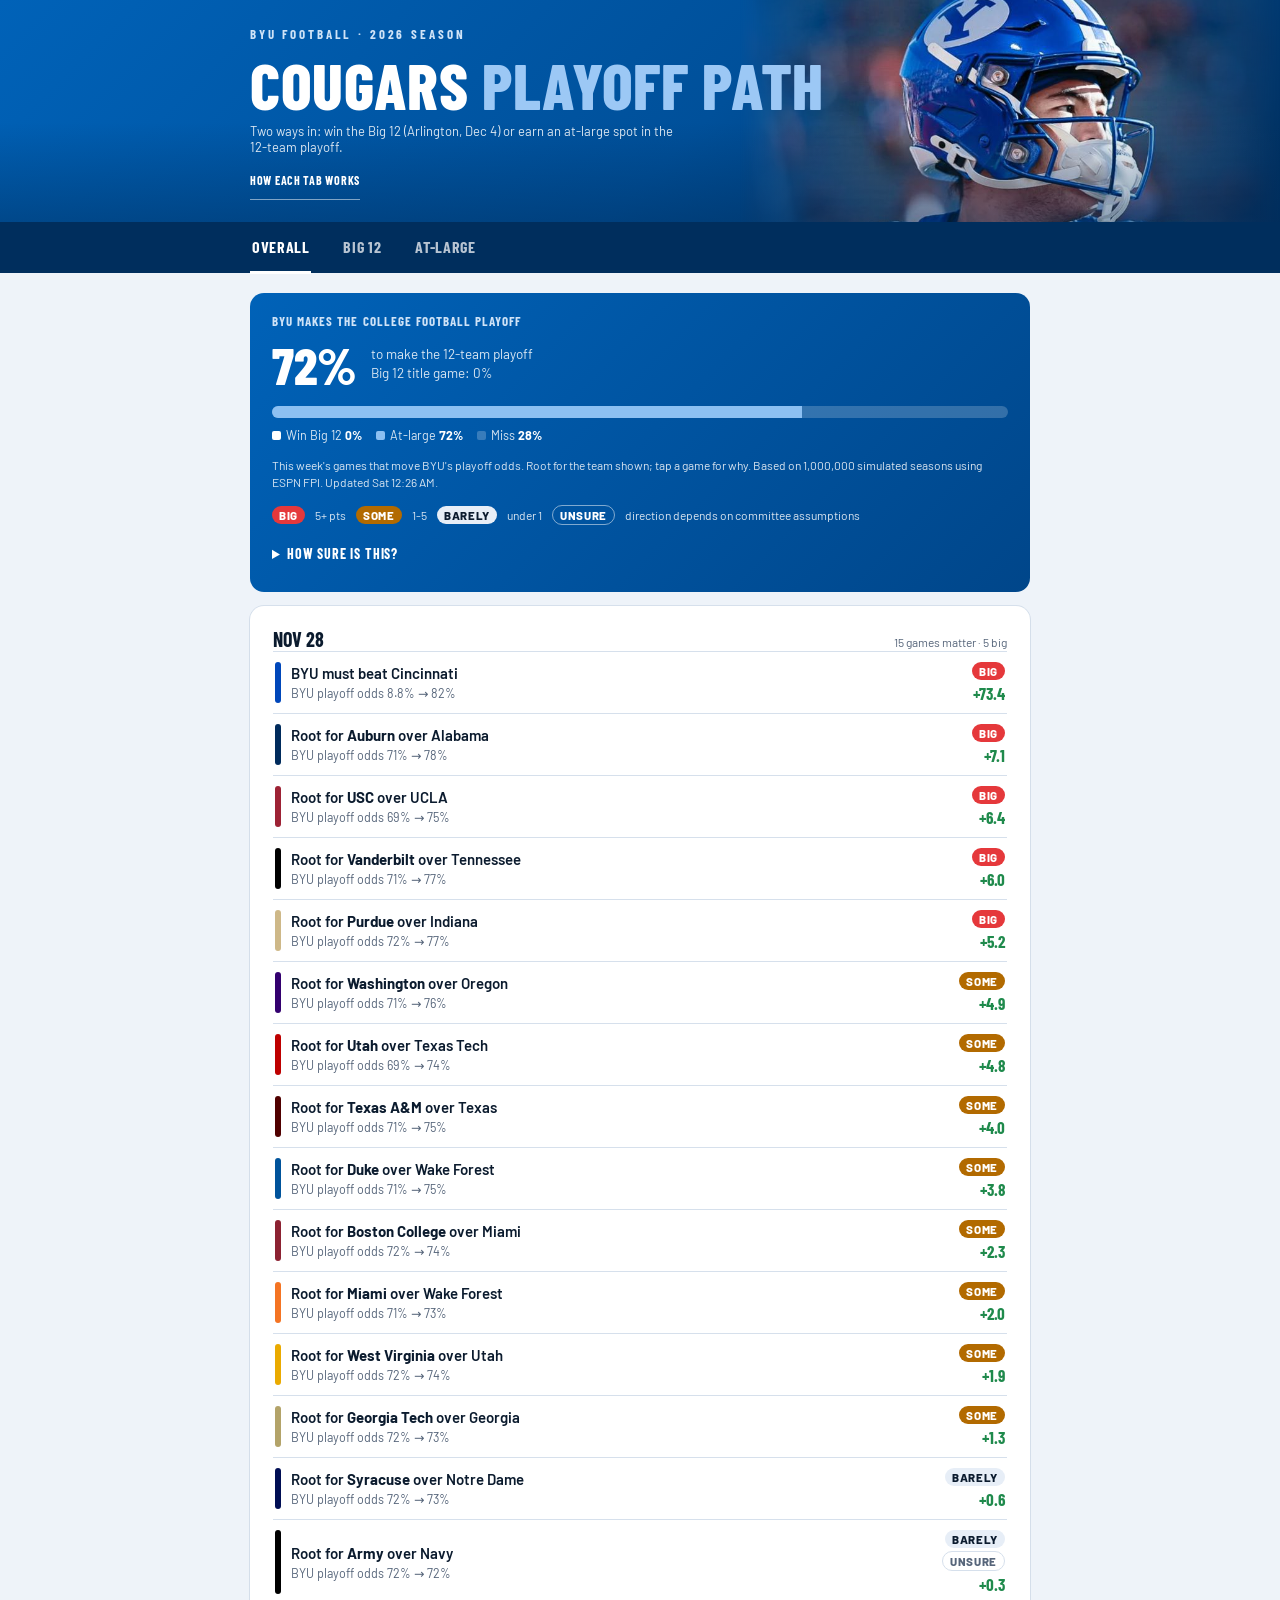
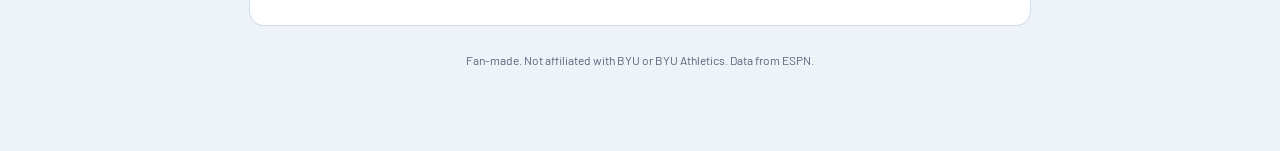
==== commit c3527a1e: "Refresh odds data" ====
--- a/docs/index.html
+++ b/docs/index.html
@@ -551,7 +551,7 @@
   for(const w of lv){ const g=[...Array(N).keys()].filter(t=>S.wins[t]===w); out.push(...(g.length>1?resolve(S,g,null):g)); if(out.length>=2) break; }
   return out.slice(0,2);
 }
-const SCORES0={"updatedAt":"2026-11-27T21:14:46.899Z","games":[{"h":"ARIZ","a":"TCU","hs":29,"as":28,"state":"post","detail":"Final","start":"2026-11-07T03:15Z"},{"h":"UTAH","a":"BYU","hs":28,"as":20,"state":"post","detail":"Final","start":"2026-11-07T17:00Z"},{"h":"TTU","a":"WVU","hs":53,"as":48,"state":"post","detail":"Final","start":"2026-11-08T02:30Z"},{"h":"HOU","a":"CIN","hs":31,"as":24,"state":"post","detail":"Final","start":"2026-11-07T20:30Z"},{"h":"BAY","a":"ISU","hs":42,"as":31,"state":"post","detail":"Final","start":"2026-11-07T17:00Z"},{"h":"KSU","a":"OKST","hs":28,"as":66,"state":"post","detail":"Final","start":"2026-11-07T18:00Z"},{"h":"KU","a":"UCF","hs":32,"as":33,"state":"post","detail":"Final","start":"2026-11-07T20:45Z"},{"h":"ASU","a":"COLO","hs":20,"as":10,"state":"post","detail":"Final","start":"2026-11-08T00:30Z"},{"h":"COLO","a":"HOU","hs":42,"as":32,"state":"post","detail":"Final","start":"2026-11-14T03:15Z"},{"h":"ARIZ","a":"UTAH","hs":39,"as":40,"state":"post","detail":"Final","start":"2026-11-15T03:30Z"},{"h":"BYU","a":"BAY","hs":28,"as":7,"state":"post","detail":"Final","start":"2026-11-15T00:00Z"},{"h":"OKST","a":"TTU","hs":27,"as":52,"state":"post","detail":"Final","start":"2026-11-15T02:30Z"},{"h":"ISU","a":"CIN","hs":41,"as":13,"state":"post","detail":"Final","start":"2026-11-14T17:00Z"},{"h":"TCU","a":"KSU","hs":20,"as":10,"state":"post","detail":"Final","start":"2026-11-14T19:00Z"},{"h":"WVU","a":"KU","hs":14,"as":37,"state":"post","detail":"Final","start":"2026-11-14T20:30Z"},{"h":"UCF","a":"ASU","hs":13,"as":26,"state":"post","detail":"Final","start":"2026-11-14T22:30Z"},{"h":"UCF","a":"ISU","hs":48,"as":17,"state":"post","detail":"Final","start":"2026-11-20T23:00Z"},{"h":"TCU","a":"UTAH","hs":17,"as":38,"state":"post","detail":"Final","start":"2026-11-22T02:00Z"},{"h":"KU","a":"BYU","hs":29,"as":31,"state":"post","detail":"Final/3OT","start":"2026-11-21T17:00Z"},{"h":"BAY","a":"TTU","hs":10,"as":20,"state":"post","detail":"Final","start":"2026-11-21T20:30Z"},{"h":"KSU","a":"ARIZ","hs":28,"as":35,"state":"post","detail":"Final/OT","start":"2026-11-22T00:00Z"},{"h":"WVU","a":"HOU","hs":31,"as":34,"state":"post","detail":"Final","start":"2026-11-21T18:00Z"},{"h":"CIN","a":"COLO","hs":35,"as":28,"state":"post","detail":"Final","start":"2026-11-21T17:00Z"},{"h":"ASU","a":"OKST","hs":27,"as":30,"state":"post","detail":"Final/OT","start":"2026-11-22T03:30Z"},{"h":"UTAH","a":"WVU","hs":0,"as":0,"state":"pre","detail":"11/27 - 9:00 PM EST","start":"2026-11-28T02:00Z"},{"h":"TTU","a":"TCU","hs":48,"as":27,"state":"post","detail":"Final","start":"2026-11-27T01:00Z"},{"h":"COLO","a":"UCF","hs":0,"as":0,"state":"pre","detail":"11/28 - 2:00 PM EST","start":"2026-11-28T19:00Z"},{"h":"ISU","a":"KSU","hs":0,"as":0,"state":"pre","detail":"11/28 - 2:00 PM EST","start":"2026-11-28T19:00Z"},{"h":"BYU","a":"CIN","hs":0,"as":0,"state":"pre","detail":"11/28 - 3:30 PM EST","start":"2026-11-28T20:30Z"},{"h":"OKST","a":"KU","hs":0,"as":0,"state":"pre","detail":"11/28 - 6:15 PM EST","start":"2026-11-28T23:15Z"},{"h":"ARIZ","a":"ASU","hs":0,"as":0,"state":"pre","detail":"11/28 - 9:00 PM EST","start":"2026-11-29T02:00Z"},{"h":"HOU","a":"BAY","hs":0,"as":0,"state":"pre","detail":"11/28 - 9:30 PM EST","start":"2026-11-29T02:30Z"},{"h":"USA","a":"APP","hs":10,"as":10,"state":"in","detail":"0:52 - 2nd","start":"2026-11-27T20:00Z","nat":true},{"h":"FSU","a":"FLA","hs":0,"as":7,"state":"in","detail":"1:41 - 1st","start":"2026-11-27T20:30Z","nat":true},{"h":"MEM","a":"TEM","hs":14,"as":7,"state":"in","detail":"End of 1st","start":"2026-11-27T20:30Z","nat":true},{"h":"SJSU","a":"NDSU","hs":7,"as":14,"state":"in","detail":"1:03 - 1st","start":"2026-11-27T20:30Z","nat":true},{"h":"IOWA","a":"NEB","hs":31,"as":7,"state":"post","detail":"Final","start":"2026-11-27T17:08Z","nat":true},{"h":"MISS","a":"MSST","hs":41,"as":17,"state":"post","detail":"Final","start":"2026-11-27T17:00Z","nat":true},{"h":"UTSA","a":"TLSA","hs":28,"as":22,"state":"post","detail":"Final","start":"2026-11-27T17:00Z","nat":true},{"h":"AKR","a":"BUFF","hs":9,"as":17,"state":"post","detail":"Final","start":"2026-11-27T17:00Z","nat":true},{"h":"OHIO","a":"TOL","hs":31,"as":34,"state":"post","detail":"Final","start":"2026-11-27T17:00Z","nat":true},{"h":"UNM","a":"AFA","hs":0,"as":0,"state":"pre","detail":"11/27 - 4:30 PM EST","start":"2026-11-27T21:30Z","nat":true},{"h":"TA&M","a":"TEX","hs":0,"as":0,"state":"pre","detail":"11/27 - 7:30 PM EST","start":"2026-11-28T00:30Z","nat":true},{"h":"WIS","a":"MINN","hs":0,"as":0,"state":"pre","detail":"11/27 - 7:30 PM EST","start":"2026-11-28T00:30Z","nat":true}]};
+const SCORES0={"updatedAt":"2026-11-28T00:23:54.341Z","games":[{"h":"ARIZ","a":"TCU","hs":29,"as":28,"state":"post","detail":"Final","start":"2026-11-07T03:15Z"},{"h":"UTAH","a":"BYU","hs":28,"as":20,"state":"post","detail":"Final","start":"2026-11-07T17:00Z"},{"h":"TTU","a":"WVU","hs":53,"as":48,"state":"post","detail":"Final","start":"2026-11-08T02:30Z"},{"h":"HOU","a":"CIN","hs":31,"as":24,"state":"post","detail":"Final","start":"2026-11-07T20:30Z"},{"h":"BAY","a":"ISU","hs":42,"as":31,"state":"post","detail":"Final","start":"2026-11-07T17:00Z"},{"h":"KSU","a":"OKST","hs":28,"as":66,"state":"post","detail":"Final","start":"2026-11-07T18:00Z"},{"h":"KU","a":"UCF","hs":32,"as":33,"state":"post","detail":"Final","start":"2026-11-07T20:45Z"},{"h":"ASU","a":"COLO","hs":20,"as":10,"state":"post","detail":"Final","start":"2026-11-08T00:30Z"},{"h":"COLO","a":"HOU","hs":42,"as":32,"state":"post","detail":"Final","start":"2026-11-14T03:15Z"},{"h":"ARIZ","a":"UTAH","hs":39,"as":40,"state":"post","detail":"Final","start":"2026-11-15T03:30Z"},{"h":"BYU","a":"BAY","hs":28,"as":7,"state":"post","detail":"Final","start":"2026-11-15T00:00Z"},{"h":"OKST","a":"TTU","hs":27,"as":52,"state":"post","detail":"Final","start":"2026-11-15T02:30Z"},{"h":"ISU","a":"CIN","hs":41,"as":13,"state":"post","detail":"Final","start":"2026-11-14T17:00Z"},{"h":"TCU","a":"KSU","hs":20,"as":10,"state":"post","detail":"Final","start":"2026-11-14T19:00Z"},{"h":"WVU","a":"KU","hs":14,"as":37,"state":"post","detail":"Final","start":"2026-11-14T20:30Z"},{"h":"UCF","a":"ASU","hs":13,"as":26,"state":"post","detail":"Final","start":"2026-11-14T22:30Z"},{"h":"UCF","a":"ISU","hs":48,"as":17,"state":"post","detail":"Final","start":"2026-11-20T23:00Z"},{"h":"TCU","a":"UTAH","hs":17,"as":38,"state":"post","detail":"Final","start":"2026-11-22T02:00Z"},{"h":"KU","a":"BYU","hs":29,"as":31,"state":"post","detail":"Final/3OT","start":"2026-11-21T17:00Z"},{"h":"BAY","a":"TTU","hs":10,"as":20,"state":"post","detail":"Final","start":"2026-11-21T20:30Z"},{"h":"KSU","a":"ARIZ","hs":28,"as":35,"state":"post","detail":"Final/OT","start":"2026-11-22T00:00Z"},{"h":"WVU","a":"HOU","hs":31,"as":34,"state":"post","detail":"Final","start":"2026-11-21T18:00Z"},{"h":"CIN","a":"COLO","hs":35,"as":28,"state":"post","detail":"Final","start":"2026-11-21T17:00Z"},{"h":"ASU","a":"OKST","hs":27,"as":30,"state":"post","detail":"Final/OT","start":"2026-11-22T03:30Z"},{"h":"UTAH","a":"WVU","hs":0,"as":0,"state":"pre","detail":"11/27 - 9:00 PM EST","start":"2026-11-28T02:00Z"},{"h":"TTU","a":"TCU","hs":48,"as":27,"state":"post","detail":"Final","start":"2026-11-27T01:00Z"},{"h":"COLO","a":"UCF","hs":0,"as":0,"state":"pre","detail":"11/28 - 2:00 PM EST","start":"2026-11-28T19:00Z"},{"h":"ISU","a":"KSU","hs":0,"as":0,"state":"pre","detail":"11/28 - 2:00 PM EST","start":"2026-11-28T19:00Z"},{"h":"BYU","a":"CIN","hs":0,"as":0,"state":"pre","detail":"11/28 - 3:30 PM EST","start":"2026-11-28T20:30Z"},{"h":"OKST","a":"KU","hs":0,"as":0,"state":"pre","detail":"11/28 - 6:15 PM EST","start":"2026-11-28T23:15Z"},{"h":"ARIZ","a":"ASU","hs":0,"as":0,"state":"pre","detail":"11/28 - 9:00 PM EST","start":"2026-11-29T02:00Z"},{"h":"HOU","a":"BAY","hs":0,"as":0,"state":"pre","detail":"11/28 - 9:30 PM EST","start":"2026-11-29T02:30Z"},{"h":"SJSU","a":"NDSU","hs":31,"as":38,"state":"in","detail":"End of 4th","start":"2026-11-27T20:30Z","nat":true},{"h":"UNM","a":"AFA","hs":35,"as":19,"state":"in","detail":"10:53 - 4th","start":"2026-11-27T21:30Z","nat":true},{"h":"IOWA","a":"NEB","hs":31,"as":7,"state":"post","detail":"Final","start":"2026-11-27T17:08Z","nat":true},{"h":"FSU","a":"FLA","hs":10,"as":26,"state":"post","detail":"Final","start":"2026-11-27T20:30Z","nat":true},{"h":"MISS","a":"MSST","hs":41,"as":17,"state":"post","detail":"Final","start":"2026-11-27T17:00Z","nat":true},{"h":"UTSA","a":"TLSA","hs":28,"as":22,"state":"post","detail":"Final","start":"2026-11-27T17:00Z","nat":true},{"h":"AKR","a":"BUFF","hs":9,"as":17,"state":"post","detail":"Final","start":"2026-11-27T17:00Z","nat":true},{"h":"OHIO","a":"TOL","hs":31,"as":34,"state":"post","detail":"Final","start":"2026-11-27T17:00Z","nat":true},{"h":"USA","a":"APP","hs":20,"as":13,"state":"post","detail":"Final","start":"2026-11-27T20:00Z","nat":true},{"h":"MEM","a":"TEM","hs":31,"as":35,"state":"post","detail":"Final","start":"2026-11-27T20:30Z","nat":true},{"h":"TA&M","a":"TEX","hs":0,"as":0,"state":"pre","detail":"11/27 - 7:30 PM EST","start":"2026-11-28T00:30Z","nat":true},{"h":"WIS","a":"MINN","hs":0,"as":0,"state":"pre","detail":"11/27 - 7:30 PM EST","start":"2026-11-28T00:30Z","nat":true}]};
 const FPI0={"ASU":3.9,"ARIZ":12.2,"COLO":0,"ISU":2.3,"OKST":11.7,"BAY":10.2,"HOU":11.4,"BYU":15.4,"UTAH":19.3,"WVU":1.2,"UCF":4,"CIN":2.6,"KU":6.6,"KSU":1.9,"TCU":6.2,"TTU":17.6};
 // ---- favorites ----
 const POWER=FPI0;
@@ -680,9 +680,9 @@
 setInterval(()=>{ if(!POLLING&&gameDay()){ POLLING=true; loop(); } },600000);
 document.addEventListener("visibilitychange",()=>{ if(!document.hidden) liveScores(!gameDay()); });
 setTimeout(()=>{ loop(); modelData(); },0); setInterval(modelData,120000);
-const PATHS={"games":[["UTAH","WVU",0.9284],["ARIZ","ASU",0.784],["BYU","CIN",0.8659],["COLO","UCF",0.4573],["HOU","BAY",0.5987],["ISU","KSU",0.5848],["OKST","KU",0.7039]],"baseWins":[8,6,8,5,4,5,5,4,4,3,3,3,2,2,2,1],"finals":["ARIZ|TCU","UTAH|BYU","TTU|WVU","HOU|CIN","BAY|ISU","KSU|OKST","KU|UCF","ASU|COLO","COLO|HOU","ARIZ|UTAH","BYU|BAY","OKST|TTU","ISU|CIN","TCU|KSU","WVU|KU","UCF|ASU","UCF|ISU","TCU|UTAH","KU|BYU","BAY|TTU","KSU|ARIZ","WVU|HOU","CIN|COLO","ASU|OKST","TTU|TCU","IOWA|NEB","MISS|MSST","UTSA|TLSA","AKR|BUFF","OHIO|TOL"],"title":[0,0,0,0,0,0,0,0,0,0,0,0,0,0,0,0],"seed1":[0,0,0,0,0,0,0,0,0,0,0,0,0,0,0,0],"cnt":[0,0,0,0,0,0,0,0,0,0,0,0,0,0,0,0],"pair":[[0,0,0,0,0,0,0,0,0,0,0,0,0,0,0,0],[0,0,0,0,0,0,0,0,0,0,0,0,0,0,0,0],[0,0,0,0,0,0,0,0,0,0,0,0,0,0,0,0],[0,0,0,0,0,0,0,0,0,0,0,0,0,0,0,0],[0,0,0,0,0,0,0,0,0,0,0,0,0,0,0,0],[0,0,0,0,0,0,0,0,0,0,0,0,0,0,0,0],[0,0,0,0,0,0,0,0,0,0,0,0,0,0,0,0],[0,0,0,0,0,0,0,0,0,0,0,0,0,0,0,0],[0,0,0,0,0,0,0,0,0,0,0,0,0,0,0,0],[0,0,0,0,0,0,0,0,0,0,0,0,0,0,0,0],[0,0,0,0,0,0,0,0,0,0,0,0,0,0,0,0],[0,0,0,0,0,0,0,0,0,0,0,0,0,0,0,0],[0,0,0,0,0,0,0,0,0,0,0,0,0,0,0,0],[0,0,0,0,0,0,0,0,0,0,0,0,0,0,0,0],[0,0,0,0,0,0,0,0,0,0,0,0,0,0,0,0],[0,0,0,0,0,0,0,0,0,0,0,0,0,0,0,0]],"pat":[[0,0,0,0,0,0,0,0,0,0,0,0,0,0,0,0],[0,0,0,0,0,0,0,0,0,0,0,0,0,0,0,0],[0,0,0,0,0,0,0,0,0,0,0,0,0,0,0,0],[0,0,0,0,0,0,0,0,0,0,0,0,0,0,0,0],[0,0,0,0,0,0,0,0,0,0,0,0,0,0,0,0],[0,0,0,0,0,0,0,0,0,0,0,0,0,0,0,0],[0,0,0,0,0,0,0,0,0,0,0,0,0,0,0,0],[0,0,0,0,0,0,0,0,0,0,0,0,0,0,0,0],[0,0,0,0,0,0,0,0,0,0,0,0,0,0,0,0],[0,0,0,0,0,0,0,0,0,0,0,0,0,0,0,0],[0,0,0,0,0,0,0,0,0,0,0,0,0,0,0,0],[0,0,0,0,0,0,0,0,0,0,0,0,0,0,0,0],[0,0,0,0,0,0,0,0,0,0,0,0,0,0,0,0],[0,0,0,0,0,0,0,0,0,0,0,0,0,0,0,0],[0,0,0,0,0,0,0,0,0,0,0,0,0,0,0,0],[0,0,0,0,0,0,0,0,0,0,0,0,0,0,0,0]],"condH":[[0,0,0,0,0,0,0],[0,0,0,0,0,0,0],[0,0,0,0,0,0,0],[0,0,0,0,0,0,0],[0,0,0,0,0,0,0],[0,0,0,0,0,0,0],[0,0,0,0,0,0,0],[0,0,0,0,0,0,0],[0,0,0,0,0,0,0],[0,0,0,0,0,0,0],[0,0,0,0,0,0,0],[0,0,0,0,0,0,0],[0,0,0,0,0,0,0],[0,0,0,0,0,0,0],[0,0,0,0,0,0,0],[0,0,0,0,0,0,0]],"computedAt":"2026-11-27T21:15:15.231Z","rivals":[[1,2,3,4,5],[0,2,3,4,5],[0,1,3,4,5],[0,1,2,4,5],[0,1,2,3,5],[0,1,2,3,4],[0,1,2,3,4],[0,1,2,3,4],[0,1,2,3,4],[0,1,2,3,4],[0,1,2,3,4],[0,1,2,3,4],[0,1,2,3,4],[0,1,2,3,4],[0,1,2,3,4],[0,1,2,3,4]],"tracked":[0,0,0,0,0,0,0,0,0,0,0,0,0,0,0,0],"gamesLeft":[1,1,0,1,1,1,1,1,1,1,1,0,1,1,1,1],"cells":[[],[],[],[],[],[],[],[],[],[],[],[],[],[],[],[]]};
-const WEEKLY0={"computedAt":"2026-11-27T21:17:01.517Z","weeks":[{"label":"Nov 28","release":"Dec 1","releaseDate":"2026-12-01","source":"sim","byuAvg":10.22,"byuTop12":0.7669,"dist":[0,0.0004,0.0024,0.009,0.0219,0.0389,0.0604,0.0823,0.1037,0.1158,0.1185,0.1132,0.1004,0.0818,0.0583,0.0309,0.0191,0.0138,0.0102,0.0069,0.0045,0.0029,0.002,0.0013,0.0006,0.0003,0.0002,0.0002,0.0001,0,0,0,0,0,0,0,0,0,0,0,0],"games":[{"id":"401856756","h":"TA&M","a":"TEX","p":0.182,"date":"2026-11-28T00:30Z","rH":9.838,"rA":10.303,"tH":0.7805,"tA":0.7638},{"id":"401856757","h":"ALA","a":"AUB","p":0.886,"date":"2026-11-29T00:30Z","rH":10.282,"rA":9.714,"tH":0.7616,"tA":0.8083},{"id":"401856758","h":"ARK","a":"LSU","p":0.13,"date":"2026-11-28T17:45Z","rH":10.209,"rA":10.219,"tH":0.7694,"tA":0.7665},{"id":"401856759","h":"FSU","a":"FLA","p":0.379,"date":"2026-11-27T20:30Z","rH":10.209,"rA":10.223,"tH":0.7659,"tA":0.7675},{"id":"401856760","h":"UGA","a":"GT","p":0.992,"date":"2026-11-28T20:30Z","rH":10.218,"rA":10.18,"tH":0.767,"tA":0.7509},{"id":"401856761","h":"UK","a":"LOU","p":0.383,"date":"2026-11-28T17:00Z","rH":10.206,"rA":10.225,"tH":0.7675,"tA":0.7665},{"id":"401856763","h":"MIZ","a":"OU","p":0.511,"date":"2026-11-28T21:15Z","rH":10.206,"rA":10.23,"tH":0.7674,"tA":0.7664},{"id":"401856764","h":"CLEM","a":"SC","p":0.46,"date":"2026-11-28T20:00Z","rH":10.222,"rA":10.214,"tH":0.7672,"tA":0.7667},{"id":"401856765","h":"VAN","a":"TENN","p":0.142,"date":"2026-11-29T00:00Z","rH":9.735,"rA":10.297,"tH":0.7965,"tA":0.762},{"id":"401856873","h":"ARIZ","a":"ASU","p":0.78,"date":"2026-11-29T02:00Z","rH":10.23,"rA":10.175,"tH":0.7666,"tA":0.768},{"id":"401856874","h":"HOU","a":"BAY","p":0.604,"date":"2026-11-29T02:30Z","rH":10.244,"rA":10.179,"tH":0.7654,"tA":0.7691},{"id":"401856875","h":"COLO","a":"UCF","p":0.457,"date":"2026-11-28T19:00Z","rH":10.216,"rA":10.22,"tH":0.7681,"tA":0.7659},{"id":"401856876","h":"BYU","a":"CIN","p":0.863,"date":"2026-11-28T20:30Z","rH":9.367,"rA":15.537,"tH":0.8748,"tA":0.0922},{"id":"401856877","h":"OKST","a":"KU","p":0.707,"date":"2026-11-28T23:15Z","rH":10.21,"rA":10.237,"tH":0.7674,"tA":0.7658},{"id":"401856878","h":"ISU","a":"KSU","p":0.581,"date":"2026-11-28T19:00Z","rH":10.228,"rA":10.204,"tH":0.7666,"tA":0.7673},{"id":"401856880","h":"UTAH","a":"WVU","p":0.929,"date":"2026-11-28T02:00Z","rH":10.231,"rA":10.045,"tH":0.7664,"tA":0.773},{"id":"401858311","h":"MIA","a":"BC","p":0.985,"date":"2026-11-28T17:00Z","rH":10.226,"rA":9.684,"tH":0.7661,"tA":0.8158},{"id":"401858312","h":"WAKE","a":"DUKE","p":0.78,"date":"2026-11-28T20:30Z","rH":10.309,"rA":9.893,"tH":0.7583,"tA":0.7975},{"id":"401858313","h":"UNC","a":"NCSU","p":0.731,"date":"2026-11-28T17:00Z","rH":10.218,"rA":10.217,"tH":0.767,"tA":0.7666},{"id":"401858314","h":"SYR","a":"ND","p":0.044,"date":"2026-11-28T17:00Z","rH":9.835,"rA":10.236,"tH":0.7857,"tA":0.766},{"id":"401858315","h":"CAL","a":"PITT","p":0.202,"date":"2026-11-29T00:30Z","rH":10.208,"rA":10.22,"tH":0.7658,"tA":0.7672},{"id":"401858316","h":"STAN","a":"SMU","p":0.203,"date":"2026-11-28T20:30Z","rH":10.227,"rA":10.215,"tH":0.7653,"tA":0.7673},{"id":"401858317","h":"VT","a":"UVA","p":0.498,"date":"2026-11-28T20:00Z","rH":10.22,"rA":10.215,"tH":0.7664,"tA":0.7673},{"id":"401858537","h":"NU","a":"ILL","p":0.704,"date":"2026-11-28T17:30Z","rH":10.215,"rA":10.224,"tH":0.7668,"tA":0.767},{"id":"401858538","h":"IU","a":"PUR","p":0.958,"date":"2026-11-29T00:00Z","rH":10.225,"rA":10.045,"tH":0.7654,"tA":0.8013},{"id":"401858539","h":"MD","a":"PSU","p":0.207,"date":"2026-11-28T20:30Z","rH":10.225,"rA":10.216,"tH":0.7661,"tA":0.7671},{"id":"401858540","h":"OSU","a":"MICH","p":0.896,"date":"2026-11-28T17:00Z","rH":10.219,"rA":10.204,"tH":0.7671,"tA":0.7651},{"id":"401858541","h":"ORE","a":"WASH","p":0.872,"date":"2026-11-29T00:30Z","rH":10.254,"rA":9.969,"tH":0.7597,"tA":0.8155},{"id":"401858542","h":"RUTG","a":"MSU","p":0.412,"date":"2026-11-28T21:15Z","rH":10.218,"rA":10.218,"tH":0.7674,"tA":0.7665},{"id":"401858543","h":"UCLA","a":"USC","p":0.527,"date":"2026-11-28T20:30Z","rH":10.403,"rA":10.012,"tH":0.7457,"tA":0.7905},{"id":"401858544","h":"WIS","a":"MINN","p":0.794,"date":"2026-11-28T00:30Z","rH":10.213,"rA":10.234,"tH":0.7678,"tA":0.7632},{"id":"401860926","h":"CSU","a":"BOIS","p":0.051,"date":"2026-11-28T23:00Z","rH":10.239,"rA":10.217,"tH":0.7664,"tA":0.7669},{"id":"401860927","h":"FRES","a":"ORST","p":0.513,"date":"2026-11-29T03:00Z","rH":10.211,"rA":10.225,"tH":0.7675,"tA":0.7662},{"id":"401860928","h":"USU","a":"TXST","p":0.297,"date":"2026-11-29T02:30Z","rH":10.22,"rA":10.217,"tH":0.7674,"tA":0.7667},{"id":"401860929","h":"WSU","a":"SDSU","p":0.57,"date":"2026-11-28T23:30Z","rH":10.217,"rA":10.219,"tH":0.7676,"tA":0.7659},{"id":"401861969","h":"WYO","a":"CONN","p":0.383,"date":"2026-11-28T17:00Z","rH":10.204,"rA":10.227,"tH":0.7678,"tA":0.7663},{"id":"401862837","h":"ECU","a":"FAU","p":0.62,"date":"2026-11-28T18:00Z","rH":10.217,"rA":10.219,"tH":0.768,"tA":0.765},{"id":"401862838","h":"MEM","a":"TEM","p":0.906,"date":"2026-11-27T20:30Z","rH":10.219,"rA":10.204,"tH":0.7664,"tA":0.7711},{"id":"401862839","h":"USF","a":"TULN","p":0.672,"date":"2026-11-28T20:30Z","rH":10.208,"rA":10.238,"tH":0.767,"tA":0.7666},{"id":"401862841","h":"RICE","a":"ARMY","p":0.265,"date":"2026-11-28T19:00Z","rH":10.221,"rA":10.217,"tH":0.7677,"tA":0.7666},{"id":"401862842","h":"CLT","a":"NAVY","p":0.135,"date":"2026-11-28T17:00Z","rH":10.239,"rA":10.215,"tH":0.7641,"tA":0.7673},{"id":"401862843","h":"UNT","a":"UAB","p":0.859,"date":"2026-11-28T21:00Z","rH":10.217,"rA":10.223,"tH":0.7668,"tA":0.7673},{"id":"401864546","h":"UNM","a":"AF","p":0.72,"date":"2026-11-27T21:30Z","rH":10.213,"rA":10.23,"tH":0.7674,"tA":0.7655},{"id":"401864547","h":"HAW","a":"SAC","p":0.939,"date":"2026-11-29T04:00Z","rH":10.218,"rA":10.221,"tH":0.767,"tA":0.765},{"id":"401864548","h":"UNLV","a":"NEV","p":0.678,"date":"2026-11-29T02:00Z","rH":10.22,"rA":10.214,"tH":0.7665,"tA":0.7678},{"id":"401864549","h":"SJSU","a":"NDSU","p":0.242,"date":"2026-11-27T20:30Z","rH":10.202,"rA":10.223,"tH":0.7675,"tA":0.7667},{"id":"401864550","h":"NIU","a":"UTEP","p":0.717,"date":"2026-11-28T20:30Z","rH":10.227,"rA":10.195,"tH":0.7658,"tA":0.7697},{"id":"401866474","h":"BALL","a":"CMU","p":0.355,"date":"2026-11-28T17:00Z","rH":10.202,"rA":10.226,"tH":0.7693,"tA":0.7656},{"id":"401866475","h":"BGSU","a":"MASS","p":0.536,"date":"2026-11-28T20:30Z","rH":10.212,"rA":10.225,"tH":0.7666,"tA":0.7672},{"id":"401869930","h":"USA","a":"APP","p":0.621,"date":"2026-11-27T20:00Z","rH":10.217,"rA":10.219,"tH":0.7662,"tA":0.7679},{"id":"401869939","h":"ARST","a":"TROY","p":0.61,"date":"2026-11-28T20:00Z","rH":10.218,"rA":10.218,"tH":0.7678,"tA":0.7654},{"id":"401869947","h":"JMU","a":"CCU","p":0.886,"date":"2026-11-28T19:00Z","rH":10.217,"rA":10.226,"tH":0.767,"tA":0.7659},{"id":"401869954","h":"GASO","a":"LT","p":0.515,"date":"2026-11-28T17:00Z","rH":10.203,"rA":10.233,"tH":0.7675,"tA":0.7662},{"id":"401869959","h":"GAST","a":"UL","p":0.4,"date":"2026-11-28T19:00Z","rH":10.211,"rA":10.222,"tH":0.7666,"tA":0.7671},{"id":"401870804","h":"WKU","a":"KENN","p":0.435,"date":"2026-11-28T18:00Z","rH":10.218,"rA":10.218,"tH":0.7662,"tA":0.7674},{"id":"401871062","h":"DEL","a":"JXST","p":0.514,"date":"2026-11-28T20:30Z","rH":10.205,"rA":10.232,"tH":0.7676,"tA":0.7661},{"id":"401871063","h":"MOST","a":"LIB","p":0.106,"date":"2026-11-28T19:00Z","rH":10.234,"rA":10.216,"tH":0.7627,"tA":0.7674},{"id":"401871082","h":"FIU","a":"SHSU","p":0.785,"date":"2026-11-28T19:00Z","rH":10.217,"rA":10.219,"tH":0.7668,"tA":0.7672},{"id":"401871083","h":"MTSU","a":"NMSU","p":0.608,"date":"2026-11-28T19:00Z","rH":10.218,"rA":10.218,"tH":0.7663,"tA":0.7678},{"id":"401871102","h":"ULM","a":"MRSH","p":0.351,"date":"2026-11-28T18:00Z","rH":10.208,"rA":10.223,"tH":0.7679,"tA":0.7663},{"id":"401871103","h":"ODU","a":"USM","p":0.617,"date":"2026-11-28T18:00Z","rH":10.21,"rA":10.23,"tH":0.7674,"tA":0.766}],"board":[{"ab":"UGA","r":1.9},{"ab":"UTAH","r":3},{"ab":"TEX","r":4.1},{"ab":"ND","r":4.6},{"ab":"TENN","r":6},{"ab":"ALA","r":6.9},{"ab":"MIA","r":7.3},{"ab":"WAKE","r":8.9},{"ab":"TTU","r":9.7},{"ab":"UCLA","r":9.9},{"ab":"BYU","r":10.2},{"ab":"IOWA","r":10.3},{"ab":"ORE","r":10.7},{"ab":"IU","r":13.3},{"ab":"ARIZ","r":18.6},{"ab":"USC","r":18.8},{"ab":"HOU","r":20.1},{"ab":"OU","r":20.1},{"ab":"OSU","r":20.5},{"ab":"LOU","r":20.6},{"ab":"MISS","r":21.3},{"ab":"FLA","r":22.6},{"ab":"UK","r":23},{"ab":"MIZ","r":24.1},{"ab":"AUB","r":26.5}]}],"names":{"AUB":["Auburn","#002b5c"],"UAB":["UAB","#1a5632"],"USA":["South Alabama","#00205b"],"ARK":["Arkansas","#a32136"],"ASU":["Arizona St","#ffc627"],"ARIZ":["Arizona","#cc0033"],"SAC":["Sacramento St","#00573C"],"SDSU":["San Diego St","#a6192e"],"SJSU":["San José St","#0038a8"],"STAN":["Stanford","#8c1515"],"CAL":["California","#041e42"],"UCLA":["UCLA","#2774ae"],"USC":["USC","#9d2235"],"CSU":["Colorado St","#004c23"],"COLO":["Colorado","#cfb87c"],"CONN":["UConn","#0c2340"],"DEL":["Delaware","#00539f"],"FSU":["Florida St","#782f40"],"JXST":["Jax State","#cc0000"],"FLA":["Florida","#0021a5"],"USF":["South Florida","#006747"],"GT":["Georgia Tech","#b3a369"],"UGA":["Georgia","#ba0c2f"],"HAW":["Hawai'i","#005737"],"ISU":["Iowa State","#ae192d"],"BOIS":["Boise St","#0033a0"],"NU":["Northwestern","#492f92"],"IU":["Indiana","#970310"],"ND":["Notre Dame","#062340"],"UK":["Kentucky","#0033a0"],"LOU":["Louisville","#c9001f"],"WKU":["Western KY","#e13a3e"],"LSU":["LSU","#461d76"],"BC":["Boston College","#8c2232"],"MASS":["UMass","#881c1c"],"MD":["Maryland","#ce1126"],"MSU":["Michigan St","#173f35"],"MICH":["Michigan","#00274c"],"MINN":["Minnesota","#5e0a2f"],"MIZ":["Missouri","#f1b82d"],"MISS":["Ole Miss","#13294b"],"DUKE":["Duke","#00539b"],"ECU":["East Carolina","#582c83"],"NCSU":["NC State","#cc0000"],"UNC":["North Carolina","#7bafd4"],"WAKE":["Wake Forest","#ceb888"],"NEB":["Nebraska","#e31937"],"RUTG":["Rutgers","#ce0e2d"],"NMSU":["New Mexico St","#7e141b"],"UNM":["New Mexico","#ba0c2f"],"SYR":["Syracuse","#000e54"],"BGSU":["Bowling Green","#fd5000"],"M-OH":["Miami OH","#c41230"],"OSU":["Ohio State","#ba0c2f"],"OHIO":["Ohio","#154734"],"OKST":["Oklahoma St","#fe5c00"],"OU":["Oklahoma","#990000"],"TLSA":["Tulsa","#003595"],"ORST":["Oregon St","#dc4405"],"PSU":["Penn State","#061440"],"TEM":["Temple","#a41e35"],"PITT":["Pitt","#003594"],"CLEM":["Clemson","#f56600"],"MEM":["Memphis","#004991"],"VAN":["Vanderbilt","#000000"],"BAY":["Baylor","#154734"],"RICE":["Rice","#00205b"],"TA&M":["Texas A&M","#500000"],"HOU":["Houston","#c8102e"],"UNT":["North Texas","#068f33"],"TEX":["Texas","#af5c37"],"BYU":["BYU","#0047ba"],"UTAH":["Utah","#be0000"],"JMU":["James Madison","#450084"],"UVA":["Virginia","#232d4b"],"VT":["Virginia Tech","#6a2c3e"],"WASH":["Washington","#33006f"],"WSU":["Washington St","#a60f2d"],"WIS":["Wisconsin","#a00000"],"MRSH":["Marshall","#00b140"],"WVU":["West Virginia","#eaaa00"],"FRES":["Fresno St","#b1102b"],"GASO":["GA Southern","#041e42"],"ODU":["Old Dominion","#003768"],"UL":["Louisiana","#ce181e"],"CCU":["Coastal","#006f71"],"TXST":["Texas St","#501214"],"USU":["Utah State","#0f2439"],"ALA":["Alabama","#9e1b32"],"KENN":["Kennesaw St","#fdbb30"],"MSST":["Mississippi St","#5d1725"],"ARMY":["Army","#000000"],"ILL":["Illinois","#ff5f05"],"AF":["Air Force","#003594"],"AKR":["Akron","#041e42"],"APP":["App State","#000000"],"ARST":["Arkansas St","#cc092f"],"BALL":["Ball State","#ba0c2f"],"BUF":["Buffalo","#005bbb"],"UCF":["UCF","#000000"],"CMU":["C Michigan","#4c0027"],"CIN":["Cincinnati","#000000"],"EMU":["E Michigan","#006938"],"FAU":["FAU","#003366"],"FIU":["FIU","#091f3f"],"GAST":["Georgia St","#0039a6"],"IOWA":["Iowa","#231f20"],"KU":["Kansas","#0051ba"],"KSU":["Kansas St","#330a57"],"KENT":["Kent State","#002664"],"LIB":["Liberty","#0a254e"],"LT":["Louisiana Tech","#003087"],"MIA":["Miami","#f47423"],"MTSU":["MTSU","#036eb7"],"NAVY":["Navy","#00225b"],"CLT":["Charlotte","#005035"],"ULM":["UL Monroe","#840029"],"UNLV":["UNLV","#cf0a2c"],"NEV":["Nevada","#041e42"],"NDSU":["N Dakota St","#01402A"],"NIU":["N Illinois","#c8102e"],"ORE":["Oregon","#00934b"],"PUR":["Purdue","#ceb888"],"SHSU":["Sam Houston","#f56423"],"SMU":["SMU","#a80000"],"USM":["Southern Miss","#ffc72c"],"SC":["South Carolina","#73000a"],"MOST":["Missouri St","#5e0009"],"TCU":["TCU","#4d1979"],"TENN":["Tennessee","#ff8200"],"UTSA":["UTSA","#0c2340"],"UTEP":["UTEP","#ff8200"],"TTU":["Texas Tech","#da291c"],"TOL":["Toledo","#0b2240"],"TROY":["Troy","#862633"],"TULN":["Tulane","#006747"],"WMU":["W Michigan","#532e1f"],"WYO":["Wyoming","#492f24"]}};
-const CFP0={"computedAt":"2026-11-27T21:16:35.534Z","sims":1000000,"names":{"AUB":["Auburn","#002b5c"],"UAB":["UAB","#1a5632"],"USA":["South Alabama","#00205b"],"ARK":["Arkansas","#a32136"],"ASU":["Arizona St","#ffc627"],"ARIZ":["Arizona","#cc0033"],"SAC":["Sacramento St","#00573C"],"SDSU":["San Diego St","#a6192e"],"SJSU":["San José St","#0038a8"],"STAN":["Stanford","#8c1515"],"CAL":["California","#041e42"],"UCLA":["UCLA","#2774ae"],"USC":["USC","#9d2235"],"CSU":["Colorado St","#004c23"],"COLO":["Colorado","#cfb87c"],"CONN":["UConn","#0c2340"],"DEL":["Delaware","#00539f"],"FSU":["Florida St","#782f40"],"JXST":["Jax State","#cc0000"],"FLA":["Florida","#0021a5"],"USF":["South Florida","#006747"],"GT":["Georgia Tech","#b3a369"],"UGA":["Georgia","#ba0c2f"],"HAW":["Hawai'i","#005737"],"ISU":["Iowa State","#ae192d"],"BOIS":["Boise St","#0033a0"],"NU":["Northwestern","#492f92"],"IU":["Indiana","#970310"],"ND":["Notre Dame","#062340"],"UK":["Kentucky","#0033a0"],"LOU":["Louisville","#c9001f"],"WKU":["Western KY","#e13a3e"],"LSU":["LSU","#461d76"],"BC":["Boston College","#8c2232"],"MASS":["UMass","#881c1c"],"MD":["Maryland","#ce1126"],"MSU":["Michigan St","#173f35"],"MICH":["Michigan","#00274c"],"MINN":["Minnesota","#5e0a2f"],"MIZ":["Missouri","#f1b82d"],"MISS":["Ole Miss","#13294b"],"DUKE":["Duke","#00539b"],"ECU":["East Carolina","#582c83"],"NCSU":["NC State","#cc0000"],"UNC":["North Carolina","#7bafd4"],"WAKE":["Wake Forest","#ceb888"],"NEB":["Nebraska","#e31937"],"RUTG":["Rutgers","#ce0e2d"],"NMSU":["New Mexico St","#7e141b"],"UNM":["New Mexico","#ba0c2f"],"SYR":["Syracuse","#000e54"],"BGSU":["Bowling Green","#fd5000"],"M-OH":["Miami OH","#c41230"],"OSU":["Ohio State","#ba0c2f"],"OHIO":["Ohio","#154734"],"OKST":["Oklahoma St","#fe5c00"],"OU":["Oklahoma","#990000"],"TLSA":["Tulsa","#003595"],"ORST":["Oregon St","#dc4405"],"PSU":["Penn State","#061440"],"TEM":["Temple","#a41e35"],"PITT":["Pitt","#003594"],"CLEM":["Clemson","#f56600"],"MEM":["Memphis","#004991"],"VAN":["Vanderbilt","#000000"],"BAY":["Baylor","#154734"],"RICE":["Rice","#00205b"],"TA&M":["Texas A&M","#500000"],"HOU":["Houston","#c8102e"],"UNT":["North Texas","#068f33"],"TEX":["Texas","#af5c37"],"BYU":["BYU","#0047ba"],"UTAH":["Utah","#be0000"],"JMU":["James Madison","#450084"],"UVA":["Virginia","#232d4b"],"VT":["Virginia Tech","#6a2c3e"],"WASH":["Washington","#33006f"],"WSU":["Washington St","#a60f2d"],"WIS":["Wisconsin","#a00000"],"MRSH":["Marshall","#00b140"],"WVU":["West Virginia","#eaaa00"],"FRES":["Fresno St","#b1102b"],"GASO":["GA Southern","#041e42"],"ODU":["Old Dominion","#003768"],"UL":["Louisiana","#ce181e"],"CCU":["Coastal","#006f71"],"TXST":["Texas St","#501214"],"USU":["Utah State","#0f2439"],"ALA":["Alabama","#9e1b32"],"KENN":["Kennesaw St","#fdbb30"],"MSST":["Mississippi St","#5d1725"],"ARMY":["Army","#000000"],"ILL":["Illinois","#ff5f05"],"AF":["Air Force","#003594"],"AKR":["Akron","#041e42"],"APP":["App State","#000000"],"ARST":["Arkansas St","#cc092f"],"BALL":["Ball State","#ba0c2f"],"BUF":["Buffalo","#005bbb"],"UCF":["UCF","#000000"],"CMU":["C Michigan","#4c0027"],"CIN":["Cincinnati","#000000"],"EMU":["E Michigan","#006938"],"FAU":["FAU","#003366"],"FIU":["FIU","#091f3f"],"GAST":["Georgia St","#0039a6"],"IOWA":["Iowa","#231f20"],"KU":["Kansas","#0051ba"],"KSU":["Kansas St","#330a57"],"KENT":["Kent State","#002664"],"LIB":["Liberty","#0a254e"],"LT":["Louisiana Tech","#003087"],"MIA":["Miami","#f47423"],"MTSU":["MTSU","#036eb7"],"NAVY":["Navy","#00225b"],"CLT":["Charlotte","#005035"],"ULM":["UL Monroe","#840029"],"UNLV":["UNLV","#cf0a2c"],"NEV":["Nevada","#041e42"],"NDSU":["N Dakota St","#01402A"],"NIU":["N Illinois","#c8102e"],"ORE":["Oregon","#00934b"],"PUR":["Purdue","#ceb888"],"SHSU":["Sam Houston","#f56423"],"SMU":["SMU","#a80000"],"USM":["Southern Miss","#ffc72c"],"SC":["South Carolina","#73000a"],"MOST":["Missouri St","#5e0009"],"TCU":["TCU","#4d1979"],"TENN":["Tennessee","#ff8200"],"UTSA":["UTSA","#0c2340"],"UTEP":["UTEP","#ff8200"],"TTU":["Texas Tech","#da291c"],"TOL":["Toledo","#0b2240"],"TROY":["Troy","#862633"],"TULN":["Tulane","#006747"],"WMU":["W Michigan","#532e1f"],"WYO":["Wyoming","#492f24"]},"byu":{"cfp":0.72203,"champ":0,"ccg":0,"atLarge":0.72203,"alGivenNotChamp":0.722,"rank":[0,0.00002,0.00111,0.00645,0.01804,0.03512,0.05869,0.08693,0.11743,0.14174,0.14752,0.12869,0.09342,0.05795,0.0341,0.02082,0.01527,0.01145,0.00829,0.00593,0.00415,0.00266,0.0017,0.00107,0.0006,0.00036,0.00022,0.00012,0.00006,0.00009],"rankNC":[0,0,0.0011,0.0065,0.018,0.0351,0.0587,0.0869,0.1174,0.1417,0.1475,0.1287,0.0934,0.058,0.0341,0.0208,0.0153,0.0115,0.0083,0.0059,0.0041,0.0027,0.0017,0.0011,0.0006,0.0004,0.0002,0.0001,0.0001,0.0001]},"byuRec":{"1|-":[0.86283,0.8227],"0|-":[0.13717,0.0889]},"lastIn":[0,0,0,0,0,0,0,0.00032,0.00412,0.03322,0.19653,0.7658,0.00001,0,0,0,0,0,0,0,0,0,0,0,0,0,0,0,0,0,0,0,0,0,0,0,0,0,0,0],"teams":[{"ab":"UGA","name":"Georgia","color":"#ba0c2f","rec":"10-1","cfpRank":1,"fpi":28.6,"cfp":0.99903,"auto":0.61996,"avgRank":2.2,"g6":false},{"ab":"ND","name":"Notre Dame","color":"#062340","rec":"10-1","cfpRank":4,"fpi":27.2,"cfp":0.99794,"auto":0.99794,"avgRank":5,"g6":false},{"ab":"UTAH","name":"Utah","color":"#be0000","rec":"11-0","cfpRank":2,"fpi":19.3,"cfp":0.97399,"auto":0.54822,"avgRank":3.9,"g6":false},{"ab":"TEX","name":"Texas","color":"#af5c37","rec":"9-2","cfpRank":3,"fpi":25.3,"cfp":0.94686,"auto":0.33217,"avgRank":5.7,"g6":false},{"ab":"ALA","name":"Alabama","color":"#9e1b32","rec":"9-2","cfpRank":6,"fpi":24.2,"cfp":0.91295,"auto":0.00934,"avgRank":7,"g6":false},{"ab":"TENN","name":"Tennessee","color":"#ff8200","rec":"9-2","cfpRank":5,"fpi":19,"cfp":0.90341,"auto":0.03853,"avgRank":6.7,"g6":false},{"ab":"MIA","name":"Miami","color":"#f47423","rec":"10-1","cfpRank":7,"fpi":24.2,"cfp":0.84842,"auto":0.63042,"avgRank":6.4,"g6":false},{"ab":"BYU","name":"BYU","color":"#0047ba","rec":"9-2","cfpRank":10,"fpi":15.4,"cfp":0.72203,"auto":0,"avgRank":9.9,"g6":false},{"ab":"ORE","name":"Oregon","color":"#00934b","rec":"8-3","cfpRank":12,"fpi":21.3,"cfp":0.71756,"auto":0.33901,"avgRank":9.8,"g6":false},{"ab":"TTU","name":"Texas Tech","color":"#da291c","rec":"11-1","cfpRank":11,"fpi":17.6,"cfp":0.66282,"auto":0.45178,"avgRank":9.9,"g6":false},{"ab":"UCLA","name":"UCLA","color":"#2774ae","rec":"10-1","cfpRank":9,"fpi":12.4,"cfp":0.61374,"auto":0.14713,"avgRank":10.1,"g6":false},{"ab":"IOWA","name":"Iowa","color":"#231f20","rec":"10-2","cfpRank":13,"fpi":15.6,"cfp":0.56362,"auto":0.17544,"avgRank":10.8,"g6":false},{"ab":"BOIS","name":"Boise St","color":"#0033a0","rec":"9-2","cfpRank":null,"fpi":9.7,"cfp":0.56122,"auto":0.56122,"avgRank":29.4,"g6":true},{"ab":"WAKE","name":"Wake Forest","color":"#ceb888","rec":"10-1","cfpRank":8,"fpi":20.1,"cfp":0.56049,"auto":0.33206,"avgRank":9.7,"g6":false},{"ab":"IU","name":"Indiana","color":"#970310","rec":"9-2","cfpRank":14,"fpi":20.8,"cfp":0.45342,"auto":0.33843,"avgRank":12.8,"g6":false},{"ab":"LIB","name":"Liberty","color":"#0a254e","rec":"10-1","cfpRank":null,"fpi":4,"cfp":0.16835,"auto":0.16835,"avgRank":35,"g6":true},{"ab":"UTSA","name":"UTSA","color":"#0c2340","rec":"10-2","cfpRank":null,"fpi":-2,"cfp":0.12909,"auto":0.12909,"avgRank":34.2,"g6":true},{"ab":"LT","name":"Louisiana Tech","color":"#003087","rec":"9-2","cfpRank":null,"fpi":2.5,"cfp":0.07683,"auto":0.07683,"avgRank":41.5,"g6":true},{"ab":"UNM","name":"New Mexico","color":"#ba0c2f","rec":"9-2","cfpRank":null,"fpi":5.6,"cfp":0.05412,"auto":0.05412,"avgRank":41.3,"g6":true},{"ab":"LOU","name":"Louisville","color":"#c9001f","rec":"8-3","cfpRank":19,"fpi":15.9,"cfp":0.04307,"auto":0.03751,"avgRank":20.5,"g6":false},{"ab":"USC","name":"USC","color":"#9d2235","rec":"8-3","cfpRank":15,"fpi":14,"cfp":0.03046,"auto":0,"avgRank":18.4,"g6":false},{"ab":"ARIZ","name":"Arizona","color":"#cc0033","rec":"8-3","cfpRank":16,"fpi":12.2,"cfp":0.01326,"auto":0,"avgRank":18.2,"g6":false},{"ab":"OU","name":"Oklahoma","color":"#990000","rec":"7-4","cfpRank":17,"fpi":14.6,"cfp":0.0126,"auto":0,"avgRank":19.8,"g6":false},{"ab":"HOU","name":"Houston","color":"#c8102e","rec":"8-3","cfpRank":18,"fpi":11.4,"cfp":0.00897,"auto":0,"avgRank":19.7,"g6":false},{"ab":"NDSU","name":"N Dakota St","color":"#01402A","rec":"9-2","cfpRank":null,"fpi":-0.5,"cfp":0.00508,"auto":0.00508,"avgRank":48,"g6":true},{"ab":"UK","name":"Kentucky","color":"#0033a0","rec":"7-4","cfpRank":null,"fpi":9.3,"cfp":0.00436,"auto":0,"avgRank":22.8,"g6":false},{"ab":"AF","name":"Air Force","color":"#003594","rec":"9-2","cfpRank":null,"fpi":0,"cfp":0.00435,"auto":0.00435,"avgRank":54.5,"g6":true},{"ab":"OSU","name":"Ohio State","color":"#ba0c2f","rec":"7-4","cfpRank":21,"fpi":23.2,"cfp":0.00314,"auto":0,"avgRank":20.2,"g6":false},{"ab":"FLA","name":"Florida","color":"#0021a5","rec":"7-4","cfpRank":20,"fpi":12.4,"cfp":0.00196,"auto":0,"avgRank":22.4,"g6":false},{"ab":"MIZ","name":"Missouri","color":"#f1b82d","rec":"7-4","cfpRank":23,"fpi":12.4,"cfp":0.00169,"auto":0,"avgRank":23.9,"g6":false},{"ab":"WASH","name":"Washington","color":"#33006f","rec":"7-4","cfpRank":24,"fpi":7.9,"cfp":0.00142,"auto":0,"avgRank":26.9,"g6":false},{"ab":"MISS","name":"Ole Miss","color":"#13294b","rec":"8-4","cfpRank":22,"fpi":17.7,"cfp":0.00085,"auto":0,"avgRank":21.2,"g6":false},{"ab":"NEB","name":"Nebraska","color":"#e31937","rec":"7-5","cfpRank":25,"fpi":14.9,"cfp":0,"auto":0,"avgRank":29.9,"g6":false}],"roots":[{"id":"401856756","date":"2026-11-28T00:30Z","h":"TA&M","a":"TEX","p":0.182,"cfpH":0.7546,"cfpA":0.7148,"ccgH":0,"ccgA":0},{"id":"401856757","date":"2026-11-29T00:30Z","h":"ALA","a":"AUB","p":0.886,"cfpH":0.7138,"cfpA":0.7859,"ccgH":0,"ccgA":0},{"id":"401856758","date":"2026-11-28T17:45Z","h":"ARK","a":"LSU","p":0.13,"cfpH":0.7209,"cfpA":0.7222,"ccgH":0,"ccgA":0},{"id":"401856759","date":"2026-11-27T20:30Z","h":"FSU","a":"FLA","p":0.379,"cfpH":0.7225,"cfpA":0.7217,"ccgH":0,"ccgA":0},{"id":"401856760","date":"2026-11-28T20:30Z","h":"UGA","a":"GT","p":0.992,"cfpH":0.7219,"cfpA":0.7361,"ccgH":0,"ccgA":0},{"id":"401856761","date":"2026-11-28T17:00Z","h":"UK","a":"LOU","p":0.383,"cfpH":0.7213,"cfpA":0.7225,"ccgH":0,"ccgA":0},{"id":"401856763","date":"2026-11-28T21:15Z","h":"MIZ","a":"OU","p":0.511,"cfpH":0.7229,"cfpA":0.7212,"ccgH":0,"ccgA":0},{"id":"401856764","date":"2026-11-28T20:00Z","h":"CLEM","a":"SC","p":0.46,"cfpH":0.7217,"cfpA":0.7223,"ccgH":0,"ccgA":0},{"id":"401856765","date":"2026-11-29T00:00Z","h":"VAN","a":"TENN","p":0.142,"cfpH":0.7726,"cfpA":0.7137,"ccgH":0,"ccgA":0},{"id":"401856873","date":"2026-11-29T02:00Z","h":"ARIZ","a":"ASU","p":0.78,"cfpH":0.7217,"cfpA":0.723,"ccgH":0,"ccgA":0},{"id":"401856874","date":"2026-11-29T02:30Z","h":"HOU","a":"BAY","p":0.604,"cfpH":0.721,"cfpA":0.7235,"ccgH":0,"ccgA":0},{"id":"401856875","date":"2026-11-28T19:00Z","h":"COLO","a":"UCF","p":0.457,"cfpH":0.7223,"cfpA":0.7218,"ccgH":0,"ccgA":0},{"id":"401856876","date":"2026-11-28T20:30Z","h":"BYU","a":"CIN","p":0.863,"cfpH":0.8227,"cfpA":0.0889,"ccgH":0,"ccgA":0},{"id":"401856877","date":"2026-11-28T23:15Z","h":"OKST","a":"KU","p":0.707,"cfpH":0.7218,"cfpA":0.7226,"ccgH":0,"ccgA":0},{"id":"401856878","date":"2026-11-28T19:00Z","h":"ISU","a":"KSU","p":0.581,"cfpH":0.7223,"cfpA":0.7216,"ccgH":0,"ccgA":0},{"id":"401856880","date":"2026-11-28T02:00Z","h":"UTAH","a":"WVU","p":0.929,"cfpH":0.7206,"cfpA":0.741,"ccgH":0,"ccgA":0},{"id":"401858311","date":"2026-11-28T17:00Z","h":"MIA","a":"BC","p":0.985,"cfpH":0.7216,"cfpA":0.7491,"ccgH":0,"ccgA":0},{"id":"401858312","date":"2026-11-28T20:30Z","h":"WAKE","a":"DUKE","p":0.78,"cfpH":0.7142,"cfpA":0.7499,"ccgH":0,"ccgA":0},{"id":"401858313","date":"2026-11-28T17:00Z","h":"UNC","a":"NCSU","p":0.731,"cfpH":0.7221,"cfpA":0.722,"ccgH":0,"ccgA":0},{"id":"401858314","date":"2026-11-28T17:00Z","h":"SYR","a":"ND","p":0.044,"cfpH":0.7246,"cfpA":0.7219,"ccgH":0,"ccgA":0},{"id":"401858315","date":"2026-11-29T00:30Z","h":"CAL","a":"PITT","p":0.202,"cfpH":0.7214,"cfpA":0.7222,"ccgH":0,"ccgA":0},{"id":"401858316","date":"2026-11-28T20:30Z","h":"STAN","a":"SMU","p":0.203,"cfpH":0.7222,"cfpA":0.722,"ccgH":0,"ccgA":0},{"id":"401858317","date":"2026-11-28T20:00Z","h":"VT","a":"UVA","p":0.498,"cfpH":0.7224,"cfpA":0.7217,"ccgH":0,"ccgA":0},{"id":"401858318","date":"2026-12-05T17:00Z","h":"MIA","a":"WAKE","p":0.616,"cfpH":0.73,"cfpA":0.7092,"ccgH":0,"ccgA":0},{"id":"401858537","date":"2026-11-28T17:30Z","h":"NU","a":"ILL","p":0.704,"cfpH":0.7222,"cfpA":0.7217,"ccgH":0,"ccgA":0},{"id":"401858538","date":"2026-11-29T00:00Z","h":"IU","a":"PUR","p":0.958,"cfpH":0.72,"cfpA":0.7689,"ccgH":0,"ccgA":0},{"id":"401858539","date":"2026-11-28T20:30Z","h":"MD","a":"PSU","p":0.207,"cfpH":0.7217,"cfpA":0.7221,"ccgH":0,"ccgA":0},{"id":"401858540","date":"2026-11-28T17:00Z","h":"OSU","a":"MICH","p":0.896,"cfpH":0.7219,"cfpA":0.7232,"ccgH":0,"ccgA":0},{"id":"401858541","date":"2026-11-29T00:30Z","h":"ORE","a":"WASH","p":0.872,"cfpH":0.716,"cfpA":0.7631,"ccgH":0,"ccgA":0},{"id":"401858542","date":"2026-11-28T21:15Z","h":"RUTG","a":"MSU","p":0.412,"cfpH":0.7229,"cfpA":0.7214,"ccgH":0,"ccgA":0},{"id":"401858543","date":"2026-11-28T20:30Z","h":"UCLA","a":"USC","p":0.527,"cfpH":0.6918,"cfpA":0.7556,"ccgH":0,"ccgA":0},{"id":"401858544","date":"2026-11-28T00:30Z","h":"WIS","a":"MINN","p":0.794,"cfpH":0.7217,"cfpA":0.7234,"ccgH":0,"ccgA":0},{"id":"401860926","date":"2026-11-28T23:00Z","h":"CSU","a":"BOIS","p":0.051,"cfpH":0.7228,"cfpA":0.722,"ccgH":0,"ccgA":0},{"id":"401860927","date":"2026-11-29T03:00Z","h":"FRES","a":"ORST","p":0.513,"cfpH":0.7218,"cfpA":0.7222,"ccgH":0,"ccgA":0},{"id":"401860928","date":"2026-11-29T02:30Z","h":"USU","a":"TXST","p":0.297,"cfpH":0.7215,"cfpA":0.7222,"ccgH":0,"ccgA":0},{"id":"401860929","date":"2026-11-28T23:30Z","h":"WSU","a":"SDSU","p":0.57,"cfpH":0.7226,"cfpA":0.7213,"ccgH":0,"ccgA":0},{"id":"401861969","date":"2026-11-28T17:00Z","h":"WYO","a":"CONN","p":0.383,"cfpH":0.7229,"cfpA":0.7215,"ccgH":0,"ccgA":0},{"id":"401862837","date":"2026-11-28T18:00Z","h":"ECU","a":"FAU","p":0.62,"cfpH":0.7219,"cfpA":0.7222,"ccgH":0,"ccgA":0},{"id":"401862838","date":"2026-11-27T20:30Z","h":"MEM","a":"TEM","p":0.906,"cfpH":0.7221,"cfpA":0.7213,"ccgH":0,"ccgA":0},{"id":"401862839","date":"2026-11-28T20:30Z","h":"USF","a":"TULN","p":0.672,"cfpH":0.7219,"cfpA":0.7223,"ccgH":0,"ccgA":0},{"id":"401862841","date":"2026-11-28T19:00Z","h":"RICE","a":"ARMY","p":0.265,"cfpH":0.7219,"cfpA":0.7221,"ccgH":0,"ccgA":0},{"id":"401862842","date":"2026-11-28T17:00Z","h":"CLT","a":"NAVY","p":0.135,"cfpH":0.7213,"cfpA":0.7221,"ccgH":0,"ccgA":0},{"id":"401862843","date":"2026-11-28T21:00Z","h":"UNT","a":"UAB","p":0.859,"cfpH":0.7219,"cfpA":0.7226,"ccgH":0,"ccgA":0},{"id":"401862844","date":"2026-12-12T20:00Z","h":"ARMY","a":"NAVY","p":0.506,"cfpH":0.7224,"cfpA":0.7217,"ccgH":0,"ccgA":0},{"id":"401864546","date":"2026-11-27T21:30Z","h":"UNM","a":"AF","p":0.72,"cfpH":0.7216,"cfpA":0.7232,"ccgH":0,"ccgA":0},{"id":"401864547","date":"2026-11-29T04:00Z","h":"HAW","a":"SAC","p":0.939,"cfpH":0.7221,"cfpA":0.7211,"ccgH":0,"ccgA":0},{"id":"401864548","date":"2026-11-29T02:00Z","h":"UNLV","a":"NEV","p":0.678,"cfpH":0.7213,"cfpA":0.7236,"ccgH":0,"ccgA":0},{"id":"401864549","date":"2026-11-27T20:30Z","h":"SJSU","a":"NDSU","p":0.242,"cfpH":0.7223,"cfpA":0.7219,"ccgH":0,"ccgA":0},{"id":"401864550","date":"2026-11-28T20:30Z","h":"NIU","a":"UTEP","p":0.717,"cfpH":0.7217,"cfpA":0.7228,"ccgH":0,"ccgA":0},{"id":"401866474","date":"2026-11-28T17:00Z","h":"BALL","a":"CMU","p":0.355,"cfpH":0.7223,"cfpA":0.7219,"ccgH":0,"ccgA":0},{"id":"401866475","date":"2026-11-28T20:30Z","h":"BGSU","a":"MASS","p":0.536,"cfpH":0.7222,"cfpA":0.7218,"ccgH":0,"ccgA":0},{"id":"401869533","date":"2026-12-05T01:00Z","h":"UTAH","a":"TTU","p":0.548,"cfpH":0.7431,"cfpA":0.6965,"ccgH":0,"ccgA":0},{"id":"401869535","date":"2026-12-05T00:00Z","h":"LIB","a":"JXST","p":0.818,"cfpH":0.7222,"cfpA":0.7212,"ccgH":0,"ccgA":0},{"id":"401869542","date":"2026-12-05T01:00Z","h":"BOIS","a":"SDSU","p":0.907,"cfpH":0.722,"cfpA":0.722,"ccgH":0,"ccgA":0},{"id":"401869930","date":"2026-11-27T20:00Z","h":"USA","a":"APP","p":0.621,"cfpH":0.722,"cfpA":0.722,"ccgH":0,"ccgA":0},{"id":"401869939","date":"2026-11-28T20:00Z","h":"ARST","a":"TROY","p":0.61,"cfpH":0.7218,"cfpA":0.7224,"ccgH":0,"ccgA":0},{"id":"401869947","date":"2026-11-28T19:00Z","h":"JMU","a":"CCU","p":0.886,"cfpH":0.7218,"cfpA":0.724,"ccgH":0,"ccgA":0},{"id":"401869954","date":"2026-11-28T17:00Z","h":"GASO","a":"LT","p":0.515,"cfpH":0.7225,"cfpA":0.7215,"ccgH":0,"ccgA":0},{"id":"401869959","date":"2026-11-28T19:00Z","h":"GAST","a":"UL","p":0.4,"cfpH":0.7221,"cfpA":0.722,"ccgH":0,"ccgA":0},{"id":"401870804","date":"2026-11-28T18:00Z","h":"WKU","a":"KENN","p":0.435,"cfpH":0.7225,"cfpA":0.7217,"ccgH":0,"ccgA":0},{"id":"401871062","date":"2026-11-28T20:30Z","h":"DEL","a":"JXST","p":0.514,"cfpH":0.722,"cfpA":0.722,"ccgH":0,"ccgA":0},{"id":"401871063","date":"2026-11-28T19:00Z","h":"MOST","a":"LIB","p":0.106,"cfpH":0.7248,"cfpA":0.7217,"ccgH":0,"ccgA":0},{"id":"401871082","date":"2026-11-28T19:00Z","h":"FIU","a":"SHSU","p":0.785,"cfpH":0.7219,"cfpA":0.7226,"ccgH":0,"ccgA":0},{"id":"401871083","date":"2026-11-28T19:00Z","h":"MTSU","a":"NMSU","p":0.608,"cfpH":0.7218,"cfpA":0.7223,"ccgH":0,"ccgA":0},{"id":"401871102","date":"2026-11-28T18:00Z","h":"ULM","a":"MRSH","p":0.351,"cfpH":0.7229,"cfpA":0.7215,"ccgH":0,"ccgA":0},{"id":"401871103","date":"2026-11-28T18:00Z","h":"ODU","a":"USM","p":0.617,"cfpH":0.7225,"cfpA":0.7212,"ccgH":0,"ccgA":0}],"unsure":[],"range":[0.64702,0.77497],"byuBeat":["UTU","CSU","ND","ARIZ","TCU","ISU","ASU","BAY","KU"],"byuLost":["UCF","UTAH"],"committee":{"latest":{"date":"2026-11-24T08:00Z","label":"Nov 24","ranks":[{"rk":1,"prev":1,"ab":"UGA","name":"Georgia","rec":"10-1"},{"rk":2,"prev":2,"ab":"UTAH","name":"Utah","rec":"11-0"},{"rk":3,"prev":5,"ab":"TEX","name":"Texas","rec":"9-2"},{"rk":4,"prev":6,"ab":"ND","name":"Notre Dame","rec":"10-1"},{"rk":5,"prev":9,"ab":"TENN","name":"Tennessee","rec":"9-2"},{"rk":6,"prev":3,"ab":"ALA","name":"Alabama","rec":"9-2"},{"rk":7,"prev":7,"ab":"MIA","name":"Miami","rec":"10-1"},{"rk":8,"prev":11,"ab":"WAKE","name":"Wake Forest","rec":"10-1"},{"rk":9,"prev":4,"ab":"UCLA","name":"UCLA","rec":"10-1"},{"rk":10,"prev":10,"ab":"BYU","name":"BYU","rec":"9-2"},{"rk":11,"prev":12,"ab":"TTU","name":"Texas Tech","rec":"10-1"},{"rk":12,"prev":13,"ab":"ORE","name":"Oregon","rec":"8-3"},{"rk":13,"prev":15,"ab":"IOWA","name":"Iowa","rec":"9-2"},{"rk":14,"prev":8,"ab":"IU","name":"Indiana","rec":"9-2"},{"rk":15,"prev":18,"ab":"USC","name":"USC","rec":"8-3"},{"rk":16,"prev":19,"ab":"ARIZ","name":"Arizona","rec":"8-3"},{"rk":17,"prev":22,"ab":"OU","name":"Oklahoma","rec":"7-4"},{"rk":18,"prev":20,"ab":"HOU","name":"Houston","rec":"8-3"},{"rk":19,"prev":23,"ab":"LOU","name":"Louisville","rec":"8-3"},{"rk":20,"prev":24,"ab":"FLA","name":"Florida","rec":"7-4"},{"rk":21,"prev":14,"ab":"OSU","name":"Ohio State","rec":"7-4"},{"rk":22,"prev":25,"ab":"MISS","name":"Ole Miss","rec":"7-4"},{"rk":23,"prev":null,"ab":"MIZ","name":"Missouri","rec":"7-4"},{"rk":24,"prev":null,"ab":"WASH","name":"Washington","rec":"7-4"},{"rk":25,"prev":null,"ab":"NEB","name":"Nebraska","rec":"7-4"}]},"grade":{"release":"Nov 24","actualDate":"2026-11-24T08:00Z","byuProjected":9,"byuAvg":9.02,"byuActual":10,"avgMiss":1.52,"exact":5,"within2":19,"top12Hit":11,"top25Hit":23,"rows":[{"ab":"UGA","name":"Georgia","rec":"10-1","actual":1,"proj":1},{"ab":"UTAH","name":"Utah","rec":"11-0","actual":2,"proj":2},{"ab":"TEX","name":"Texas","rec":"9-2","actual":3,"proj":5},{"ab":"ND","name":"Notre Dame","rec":"10-1","actual":4,"proj":4},{"ab":"TENN","name":"Tennessee","rec":"9-2","actual":5,"proj":6},{"ab":"ALA","name":"Alabama","rec":"9-2","actual":6,"proj":3},{"ab":"MIA","name":"Miami","rec":"10-1","actual":7,"proj":7},{"ab":"WAKE","name":"Wake Forest","rec":"10-1","actual":8,"proj":11},{"ab":"UCLA","name":"UCLA","rec":"10-1","actual":9,"proj":8},{"ab":"BYU","name":"BYU","rec":"9-2","actual":10,"proj":9},{"ab":"TTU","name":"Texas Tech","rec":"10-1","actual":11,"proj":10},{"ab":"ORE","name":"Oregon","rec":"8-3","actual":12,"proj":13},{"ab":"IOWA","name":"Iowa","rec":"9-2","actual":13,"proj":14},{"ab":"IU","name":"Indiana","rec":"9-2","actual":14,"proj":12},{"ab":"USC","name":"USC","rec":"8-3","actual":15,"proj":16},{"ab":"ARIZ","name":"Arizona","rec":"8-3","actual":16,"proj":17},{"ab":"OU","name":"Oklahoma","rec":"7-4","actual":17,"proj":19},{"ab":"HOU","name":"Houston","rec":"8-3","actual":18,"proj":18},{"ab":"LOU","name":"Louisville","rec":"8-3","actual":19,"proj":21},{"ab":"FLA","name":"Florida","rec":"7-4","actual":20,"proj":24},{"ab":"OSU","name":"Ohio State","rec":"7-4","actual":21,"proj":15},{"ab":"MISS","name":"Ole Miss","rec":"7-4","actual":22,"proj":23},{"ab":"MIZ","name":"Missouri","rec":"7-4","actual":23,"proj":25},{"ab":"WASH","name":"Washington","rec":"7-4","actual":24,"proj":null},{"ab":"NEB","name":"Nebraska","rec":"7-4","actual":25,"proj":null}]},"history":[{"release":"Nov 10","actualDate":"2026-11-11T02:00Z","byuProjected":13,"byuAvg":14.21,"byuActual":10,"avgMiss":1.96,"exact":4,"within2":15,"top12Hit":11,"top25Hit":24},{"release":"Nov 17","actualDate":"2026-11-17T08:00Z","byuProjected":11,"byuAvg":11,"byuActual":10,"avgMiss":1.44,"exact":7,"within2":20,"top12Hit":12,"top25Hit":24},{"release":"Nov 24","actualDate":"2026-11-24T08:00Z","byuProjected":9,"byuAvg":9.02,"byuActual":10,"avgMiss":1.52,"exact":5,"within2":19,"top12Hit":11,"top25Hit":23}]}};
+const PATHS={"games":[["UTAH","WVU",0.9284],["ARIZ","ASU",0.784],["BYU","CIN",0.8659],["COLO","UCF",0.4573],["HOU","BAY",0.5987],["ISU","KSU",0.5848],["OKST","KU",0.7039]],"baseWins":[8,6,8,5,4,5,5,4,4,3,3,3,2,2,2,1],"finals":["ARIZ|TCU","UTAH|BYU","TTU|WVU","HOU|CIN","BAY|ISU","KSU|OKST","KU|UCF","ASU|COLO","COLO|HOU","ARIZ|UTAH","BYU|BAY","OKST|TTU","ISU|CIN","TCU|KSU","WVU|KU","UCF|ASU","UCF|ISU","TCU|UTAH","KU|BYU","BAY|TTU","KSU|ARIZ","WVU|HOU","CIN|COLO","ASU|OKST","TTU|TCU","IOWA|NEB","FSU|FLA","MISS|MSST","UTSA|TLSA","AKR|BUFF","OHIO|TOL","USA|APP","MEM|TEM"],"title":[0,0,0,0,0,0,0,0,0,0,0,0,0,0,0,0],"seed1":[0,0,0,0,0,0,0,0,0,0,0,0,0,0,0,0],"cnt":[0,0,0,0,0,0,0,0,0,0,0,0,0,0,0,0],"pair":[[0,0,0,0,0,0,0,0,0,0,0,0,0,0,0,0],[0,0,0,0,0,0,0,0,0,0,0,0,0,0,0,0],[0,0,0,0,0,0,0,0,0,0,0,0,0,0,0,0],[0,0,0,0,0,0,0,0,0,0,0,0,0,0,0,0],[0,0,0,0,0,0,0,0,0,0,0,0,0,0,0,0],[0,0,0,0,0,0,0,0,0,0,0,0,0,0,0,0],[0,0,0,0,0,0,0,0,0,0,0,0,0,0,0,0],[0,0,0,0,0,0,0,0,0,0,0,0,0,0,0,0],[0,0,0,0,0,0,0,0,0,0,0,0,0,0,0,0],[0,0,0,0,0,0,0,0,0,0,0,0,0,0,0,0],[0,0,0,0,0,0,0,0,0,0,0,0,0,0,0,0],[0,0,0,0,0,0,0,0,0,0,0,0,0,0,0,0],[0,0,0,0,0,0,0,0,0,0,0,0,0,0,0,0],[0,0,0,0,0,0,0,0,0,0,0,0,0,0,0,0],[0,0,0,0,0,0,0,0,0,0,0,0,0,0,0,0],[0,0,0,0,0,0,0,0,0,0,0,0,0,0,0,0]],"pat":[[0,0,0,0,0,0,0,0,0,0,0,0,0,0,0,0],[0,0,0,0,0,0,0,0,0,0,0,0,0,0,0,0],[0,0,0,0,0,0,0,0,0,0,0,0,0,0,0,0],[0,0,0,0,0,0,0,0,0,0,0,0,0,0,0,0],[0,0,0,0,0,0,0,0,0,0,0,0,0,0,0,0],[0,0,0,0,0,0,0,0,0,0,0,0,0,0,0,0],[0,0,0,0,0,0,0,0,0,0,0,0,0,0,0,0],[0,0,0,0,0,0,0,0,0,0,0,0,0,0,0,0],[0,0,0,0,0,0,0,0,0,0,0,0,0,0,0,0],[0,0,0,0,0,0,0,0,0,0,0,0,0,0,0,0],[0,0,0,0,0,0,0,0,0,0,0,0,0,0,0,0],[0,0,0,0,0,0,0,0,0,0,0,0,0,0,0,0],[0,0,0,0,0,0,0,0,0,0,0,0,0,0,0,0],[0,0,0,0,0,0,0,0,0,0,0,0,0,0,0,0],[0,0,0,0,0,0,0,0,0,0,0,0,0,0,0,0],[0,0,0,0,0,0,0,0,0,0,0,0,0,0,0,0]],"condH":[[0,0,0,0,0,0,0],[0,0,0,0,0,0,0],[0,0,0,0,0,0,0],[0,0,0,0,0,0,0],[0,0,0,0,0,0,0],[0,0,0,0,0,0,0],[0,0,0,0,0,0,0],[0,0,0,0,0,0,0],[0,0,0,0,0,0,0],[0,0,0,0,0,0,0],[0,0,0,0,0,0,0],[0,0,0,0,0,0,0],[0,0,0,0,0,0,0],[0,0,0,0,0,0,0],[0,0,0,0,0,0,0],[0,0,0,0,0,0,0]],"computedAt":"2026-11-28T00:24:36.192Z","rivals":[[1,2,3,4,5],[0,2,3,4,5],[0,1,3,4,5],[0,1,2,4,5],[0,1,2,3,5],[0,1,2,3,4],[0,1,2,3,4],[0,1,2,3,4],[0,1,2,3,4],[0,1,2,3,4],[0,1,2,3,4],[0,1,2,3,4],[0,1,2,3,4],[0,1,2,3,4],[0,1,2,3,4],[0,1,2,3,4]],"tracked":[0,0,0,0,0,0,0,0,0,0,0,0,0,0,0,0],"gamesLeft":[1,1,0,1,1,1,1,1,1,1,1,0,1,1,1,1],"cells":[[],[],[],[],[],[],[],[],[],[],[],[],[],[],[],[]]};
+const WEEKLY0={"computedAt":"2026-11-28T00:26:31.455Z","weeks":[{"label":"Nov 28","release":"Dec 1","releaseDate":"2026-12-01","source":"sim","byuAvg":10.22,"byuTop12":0.7671,"dist":[0,0.0004,0.0023,0.0089,0.0216,0.0388,0.0604,0.0837,0.1039,0.1151,0.1189,0.1127,0.1002,0.082,0.0575,0.0299,0.0195,0.014,0.0098,0.0072,0.0049,0.0032,0.002,0.0013,0.0006,0.0004,0.0002,0.0001,0,0.0001,0,0,0,0,0,0,0,0,0,0,0],"games":[{"id":"401856756","h":"TA&M","a":"TEX","p":0.182,"date":"2026-11-28T00:30Z","rH":9.856,"rA":10.304,"tH":0.7797,"tA":0.7642},{"id":"401856757","h":"ALA","a":"AUB","p":0.886,"date":"2026-11-29T00:30Z","rH":10.287,"rA":9.721,"tH":0.7613,"tA":0.8113},{"id":"401856758","h":"ARK","a":"LSU","p":0.13,"date":"2026-11-28T17:45Z","rH":10.237,"rA":10.22,"tH":0.7646,"tA":0.7674},{"id":"401856760","h":"UGA","a":"GT","p":0.992,"date":"2026-11-28T20:30Z","rH":10.224,"rA":10.041,"tH":0.7669,"tA":0.7793},{"id":"401856761","h":"UK","a":"LOU","p":0.383,"date":"2026-11-28T17:00Z","rH":10.239,"rA":10.212,"tH":0.765,"tA":0.7683},{"id":"401856763","h":"MIZ","a":"OU","p":0.511,"date":"2026-11-28T21:15Z","rH":10.214,"rA":10.231,"tH":0.7669,"tA":0.7672},{"id":"401856764","h":"CLEM","a":"SC","p":0.46,"date":"2026-11-28T20:00Z","rH":10.217,"rA":10.227,"tH":0.7685,"tA":0.7658},{"id":"401856765","h":"VAN","a":"TENN","p":0.142,"date":"2026-11-29T00:00Z","rH":9.687,"rA":10.31,"tH":0.7996,"tA":0.7617},{"id":"401856873","h":"ARIZ","a":"ASU","p":0.78,"date":"2026-11-29T02:00Z","rH":10.236,"rA":10.175,"tH":0.7658,"tA":0.7714},{"id":"401856874","h":"HOU","a":"BAY","p":0.604,"date":"2026-11-29T02:30Z","rH":10.234,"rA":10.205,"tH":0.767,"tA":0.7672},{"id":"401856875","h":"COLO","a":"UCF","p":0.457,"date":"2026-11-28T19:00Z","rH":10.224,"rA":10.221,"tH":0.7666,"tA":0.7674},{"id":"401856876","h":"BYU","a":"CIN","p":0.863,"date":"2026-11-28T20:30Z","rH":9.362,"rA":15.587,"tH":0.8756,"tA":0.0901},{"id":"401856877","h":"OKST","a":"KU","p":0.707,"date":"2026-11-28T23:15Z","rH":10.212,"rA":10.246,"tH":0.7685,"tA":0.7635},{"id":"401856878","h":"ISU","a":"KSU","p":0.581,"date":"2026-11-28T19:00Z","rH":10.219,"rA":10.227,"tH":0.7675,"tA":0.7664},{"id":"401856880","h":"UTAH","a":"WVU","p":0.929,"date":"2026-11-28T02:00Z","rH":10.23,"rA":10.126,"tH":0.7669,"tA":0.7693},{"id":"401858311","h":"MIA","a":"BC","p":0.985,"date":"2026-11-28T17:00Z","rH":10.229,"rA":9.815,"tH":0.7665,"tA":0.8025},{"id":"401858312","h":"WAKE","a":"DUKE","p":0.78,"date":"2026-11-28T20:30Z","rH":10.307,"rA":9.923,"tH":0.759,"tA":0.7955},{"id":"401858313","h":"UNC","a":"NCSU","p":0.731,"date":"2026-11-28T17:00Z","rH":10.221,"rA":10.227,"tH":0.7668,"tA":0.7678},{"id":"401858314","h":"SYR","a":"ND","p":0.044,"date":"2026-11-28T17:00Z","rH":9.875,"rA":10.238,"tH":0.7784,"tA":0.7665},{"id":"401858315","h":"CAL","a":"PITT","p":0.202,"date":"2026-11-29T00:30Z","rH":10.232,"rA":10.22,"tH":0.7661,"tA":0.7673},{"id":"401858316","h":"STAN","a":"SMU","p":0.203,"date":"2026-11-28T20:30Z","rH":10.217,"rA":10.224,"tH":0.7682,"tA":0.7667},{"id":"401858317","h":"VT","a":"UVA","p":0.498,"date":"2026-11-28T20:00Z","rH":10.227,"rA":10.218,"tH":0.7655,"tA":0.7686},{"id":"401858537","h":"NU","a":"ILL","p":0.704,"date":"2026-11-28T17:30Z","rH":10.223,"rA":10.22,"tH":0.7665,"tA":0.7684},{"id":"401858538","h":"IU","a":"PUR","p":0.958,"date":"2026-11-29T00:00Z","rH":10.232,"rA":10.002,"tH":0.7654,"tA":0.8049},{"id":"401858539","h":"MD","a":"PSU","p":0.207,"date":"2026-11-28T20:30Z","rH":10.235,"rA":10.219,"tH":0.7632,"tA":0.7681},{"id":"401858540","h":"OSU","a":"MICH","p":0.896,"date":"2026-11-28T17:00Z","rH":10.223,"rA":10.214,"tH":0.7673,"tA":0.7646},{"id":"401858541","h":"ORE","a":"WASH","p":0.872,"date":"2026-11-29T00:30Z","rH":10.261,"rA":9.957,"tH":0.7597,"tA":0.8175},{"id":"401858542","h":"RUTG","a":"MSU","p":0.412,"date":"2026-11-28T21:15Z","rH":10.221,"rA":10.223,"tH":0.7663,"tA":0.7676},{"id":"401858543","h":"UCLA","a":"USC","p":0.527,"date":"2026-11-28T20:30Z","rH":10.4,"rA":10.024,"tH":0.7474,"tA":0.789},{"id":"401858544","h":"WIS","a":"MINN","p":0.794,"date":"2026-11-28T00:30Z","rH":10.225,"rA":10.211,"tH":0.7665,"tA":0.7691},{"id":"401860926","h":"CSU","a":"BOIS","p":0.051,"date":"2026-11-28T23:00Z","rH":10.253,"rA":10.221,"tH":0.7654,"tA":0.7671},{"id":"401860927","h":"FRES","a":"ORST","p":0.513,"date":"2026-11-29T03:00Z","rH":10.212,"rA":10.234,"tH":0.7665,"tA":0.7677},{"id":"401860928","h":"USU","a":"TXST","p":0.297,"date":"2026-11-29T02:30Z","rH":10.215,"rA":10.226,"tH":0.7682,"tA":0.7666},{"id":"401860929","h":"WSU","a":"SDSU","p":0.57,"date":"2026-11-28T23:30Z","rH":10.213,"rA":10.235,"tH":0.768,"tA":0.7659},{"id":"401861969","h":"WYO","a":"CONN","p":0.383,"date":"2026-11-28T17:00Z","rH":10.223,"rA":10.222,"tH":0.767,"tA":0.7671},{"id":"401862837","h":"ECU","a":"FAU","p":0.62,"date":"2026-11-28T18:00Z","rH":10.224,"rA":10.219,"tH":0.7659,"tA":0.7689},{"id":"401862839","h":"USF","a":"TULN","p":0.672,"date":"2026-11-28T20:30Z","rH":10.232,"rA":10.203,"tH":0.7663,"tA":0.7687},{"id":"401862841","h":"RICE","a":"ARMY","p":0.265,"date":"2026-11-28T19:00Z","rH":10.227,"rA":10.221,"tH":0.7674,"tA":0.7669},{"id":"401862842","h":"CLT","a":"NAVY","p":0.135,"date":"2026-11-28T17:00Z","rH":10.218,"rA":10.223,"tH":0.7663,"tA":0.7672},{"id":"401862843","h":"UNT","a":"UAB","p":0.859,"date":"2026-11-28T21:00Z","rH":10.222,"rA":10.225,"tH":0.7672,"tA":0.7661},{"id":"401864546","h":"UNM","a":"AF","p":0.72,"date":"2026-11-27T21:30Z","rH":10.222,"rA":10.223,"tH":0.7667,"tA":0.768},{"id":"401864547","h":"HAW","a":"SAC","p":0.939,"date":"2026-11-29T04:00Z","rH":10.218,"rA":10.284,"tH":0.7672,"tA":0.7641},{"id":"401864548","h":"UNLV","a":"NEV","p":0.678,"date":"2026-11-29T02:00Z","rH":10.216,"rA":10.237,"tH":0.7675,"tA":0.7661},{"id":"401864549","h":"SJSU","a":"NDSU","p":0.242,"date":"2026-11-27T20:30Z","rH":10.238,"rA":10.217,"tH":0.7671,"tA":0.767},{"id":"401864550","h":"NIU","a":"UTEP","p":0.717,"date":"2026-11-28T20:30Z","rH":10.214,"rA":10.244,"tH":0.768,"tA":0.7647},{"id":"401866474","h":"BALL","a":"CMU","p":0.355,"date":"2026-11-28T17:00Z","rH":10.214,"rA":10.227,"tH":0.7671,"tA":0.767},{"id":"401866475","h":"BGSU","a":"MASS","p":0.536,"date":"2026-11-28T20:30Z","rH":10.23,"rA":10.213,"tH":0.7658,"tA":0.7685},{"id":"401869939","h":"ARST","a":"TROY","p":0.61,"date":"2026-11-28T20:00Z","rH":10.221,"rA":10.225,"tH":0.7675,"tA":0.7663},{"id":"401869947","h":"JMU","a":"CCU","p":0.886,"date":"2026-11-28T19:00Z","rH":10.224,"rA":10.212,"tH":0.767,"tA":0.7671},{"id":"401869954","h":"GASO","a":"LT","p":0.515,"date":"2026-11-28T17:00Z","rH":10.222,"rA":10.222,"tH":0.7674,"tA":0.7667},{"id":"401869959","h":"GAST","a":"UL","p":0.4,"date":"2026-11-28T19:00Z","rH":10.23,"rA":10.217,"tH":0.7654,"tA":0.7682},{"id":"401870804","h":"WKU","a":"KENN","p":0.435,"date":"2026-11-28T18:00Z","rH":10.229,"rA":10.218,"tH":0.7674,"tA":0.7668},{"id":"401871062","h":"DEL","a":"JXST","p":0.514,"date":"2026-11-28T20:30Z","rH":10.222,"rA":10.223,"tH":0.7669,"tA":0.7673},{"id":"401871063","h":"MOST","a":"LIB","p":0.106,"date":"2026-11-28T19:00Z","rH":10.21,"rA":10.224,"tH":0.7642,"tA":0.7674},{"id":"401871082","h":"FIU","a":"SHSU","p":0.785,"date":"2026-11-28T19:00Z","rH":10.224,"rA":10.217,"tH":0.7671,"tA":0.7668},{"id":"401871083","h":"MTSU","a":"NMSU","p":0.608,"date":"2026-11-28T19:00Z","rH":10.23,"rA":10.21,"tH":0.7671,"tA":0.7669},{"id":"401871102","h":"ULM","a":"MRSH","p":0.351,"date":"2026-11-28T18:00Z","rH":10.226,"rA":10.221,"tH":0.7658,"tA":0.7677},{"id":"401871103","h":"ODU","a":"USM","p":0.617,"date":"2026-11-28T18:00Z","rH":10.223,"rA":10.222,"tH":0.7675,"tA":0.7663}],"board":[{"ab":"UGA","r":1.9},{"ab":"UTAH","r":3.1},{"ab":"TEX","r":4.1},{"ab":"ND","r":4.6},{"ab":"TENN","r":6},{"ab":"ALA","r":6.8},{"ab":"MIA","r":7.3},{"ab":"WAKE","r":8.9},{"ab":"TTU","r":9.7},{"ab":"UCLA","r":9.9},{"ab":"BYU","r":10.2},{"ab":"IOWA","r":10.3},{"ab":"ORE","r":10.7},{"ab":"IU","r":13.4},{"ab":"ARIZ","r":18.7},{"ab":"USC","r":18.9},{"ab":"FLA","r":19.9},{"ab":"HOU","r":20.2},{"ab":"OU","r":20.2},{"ab":"OSU","r":20.6},{"ab":"LOU","r":20.7},{"ab":"MISS","r":21.5},{"ab":"UK","r":23.2},{"ab":"MIZ","r":24.2},{"ab":"AUB","r":26.7}]}],"names":{"AUB":["Auburn","#002b5c"],"UAB":["UAB","#1a5632"],"USA":["South Alabama","#00205b"],"ARK":["Arkansas","#a32136"],"ASU":["Arizona St","#ffc627"],"ARIZ":["Arizona","#cc0033"],"SAC":["Sacramento St","#00573C"],"SDSU":["San Diego St","#a6192e"],"SJSU":["San José St","#0038a8"],"STAN":["Stanford","#8c1515"],"CAL":["California","#041e42"],"UCLA":["UCLA","#2774ae"],"USC":["USC","#9d2235"],"CSU":["Colorado St","#004c23"],"COLO":["Colorado","#cfb87c"],"CONN":["UConn","#0c2340"],"DEL":["Delaware","#00539f"],"FSU":["Florida St","#782f40"],"JXST":["Jax State","#cc0000"],"FLA":["Florida","#0021a5"],"USF":["South Florida","#006747"],"GT":["Georgia Tech","#b3a369"],"UGA":["Georgia","#ba0c2f"],"HAW":["Hawai'i","#005737"],"ISU":["Iowa State","#ae192d"],"BOIS":["Boise St","#0033a0"],"NU":["Northwestern","#492f92"],"IU":["Indiana","#970310"],"ND":["Notre Dame","#062340"],"UK":["Kentucky","#0033a0"],"LOU":["Louisville","#c9001f"],"WKU":["Western KY","#e13a3e"],"LSU":["LSU","#461d76"],"BC":["Boston College","#8c2232"],"MASS":["UMass","#881c1c"],"MD":["Maryland","#ce1126"],"MSU":["Michigan St","#173f35"],"MICH":["Michigan","#00274c"],"MINN":["Minnesota","#5e0a2f"],"MIZ":["Missouri","#f1b82d"],"MISS":["Ole Miss","#13294b"],"DUKE":["Duke","#00539b"],"ECU":["East Carolina","#582c83"],"NCSU":["NC State","#cc0000"],"UNC":["North Carolina","#7bafd4"],"WAKE":["Wake Forest","#ceb888"],"NEB":["Nebraska","#e31937"],"RUTG":["Rutgers","#ce0e2d"],"NMSU":["New Mexico St","#7e141b"],"UNM":["New Mexico","#ba0c2f"],"SYR":["Syracuse","#000e54"],"BGSU":["Bowling Green","#fd5000"],"M-OH":["Miami OH","#c41230"],"OSU":["Ohio State","#ba0c2f"],"OHIO":["Ohio","#154734"],"OKST":["Oklahoma St","#fe5c00"],"OU":["Oklahoma","#990000"],"TLSA":["Tulsa","#003595"],"ORST":["Oregon St","#dc4405"],"PSU":["Penn State","#061440"],"TEM":["Temple","#a41e35"],"PITT":["Pitt","#003594"],"CLEM":["Clemson","#f56600"],"MEM":["Memphis","#004991"],"VAN":["Vanderbilt","#000000"],"BAY":["Baylor","#154734"],"RICE":["Rice","#00205b"],"TA&M":["Texas A&M","#500000"],"HOU":["Houston","#c8102e"],"UNT":["North Texas","#068f33"],"TEX":["Texas","#af5c37"],"BYU":["BYU","#0047ba"],"UTAH":["Utah","#be0000"],"JMU":["James Madison","#450084"],"UVA":["Virginia","#232d4b"],"VT":["Virginia Tech","#6a2c3e"],"WASH":["Washington","#33006f"],"WSU":["Washington St","#a60f2d"],"WIS":["Wisconsin","#a00000"],"MRSH":["Marshall","#00b140"],"WVU":["West Virginia","#eaaa00"],"FRES":["Fresno St","#b1102b"],"GASO":["GA Southern","#041e42"],"ODU":["Old Dominion","#003768"],"UL":["Louisiana","#ce181e"],"CCU":["Coastal","#006f71"],"TXST":["Texas St","#501214"],"USU":["Utah State","#0f2439"],"ALA":["Alabama","#9e1b32"],"KENN":["Kennesaw St","#fdbb30"],"MSST":["Mississippi St","#5d1725"],"ARMY":["Army","#000000"],"ILL":["Illinois","#ff5f05"],"AF":["Air Force","#003594"],"AKR":["Akron","#041e42"],"APP":["App State","#000000"],"ARST":["Arkansas St","#cc092f"],"BALL":["Ball State","#ba0c2f"],"BUF":["Buffalo","#005bbb"],"UCF":["UCF","#000000"],"CMU":["C Michigan","#4c0027"],"CIN":["Cincinnati","#000000"],"EMU":["E Michigan","#006938"],"FAU":["FAU","#003366"],"FIU":["FIU","#091f3f"],"GAST":["Georgia St","#0039a6"],"IOWA":["Iowa","#231f20"],"KU":["Kansas","#0051ba"],"KSU":["Kansas St","#330a57"],"KENT":["Kent State","#002664"],"LIB":["Liberty","#0a254e"],"LT":["Louisiana Tech","#003087"],"MIA":["Miami","#f47423"],"MTSU":["MTSU","#036eb7"],"NAVY":["Navy","#00225b"],"CLT":["Charlotte","#005035"],"ULM":["UL Monroe","#840029"],"UNLV":["UNLV","#cf0a2c"],"NEV":["Nevada","#041e42"],"NDSU":["N Dakota St","#01402A"],"NIU":["N Illinois","#c8102e"],"ORE":["Oregon","#00934b"],"PUR":["Purdue","#ceb888"],"SHSU":["Sam Houston","#f56423"],"SMU":["SMU","#a80000"],"USM":["Southern Miss","#ffc72c"],"SC":["South Carolina","#73000a"],"MOST":["Missouri St","#5e0009"],"TCU":["TCU","#4d1979"],"TENN":["Tennessee","#ff8200"],"UTSA":["UTSA","#0c2340"],"UTEP":["UTEP","#ff8200"],"TTU":["Texas Tech","#da291c"],"TOL":["Toledo","#0b2240"],"TROY":["Troy","#862633"],"TULN":["Tulane","#006747"],"WMU":["W Michigan","#532e1f"],"WYO":["Wyoming","#492f24"]}};
+const CFP0={"computedAt":"2026-11-28T00:26:01.569Z","sims":1000000,"names":{"AUB":["Auburn","#002b5c"],"UAB":["UAB","#1a5632"],"USA":["South Alabama","#00205b"],"ARK":["Arkansas","#a32136"],"ASU":["Arizona St","#ffc627"],"ARIZ":["Arizona","#cc0033"],"SAC":["Sacramento St","#00573C"],"SDSU":["San Diego St","#a6192e"],"SJSU":["San José St","#0038a8"],"STAN":["Stanford","#8c1515"],"CAL":["California","#041e42"],"UCLA":["UCLA","#2774ae"],"USC":["USC","#9d2235"],"CSU":["Colorado St","#004c23"],"COLO":["Colorado","#cfb87c"],"CONN":["UConn","#0c2340"],"DEL":["Delaware","#00539f"],"FSU":["Florida St","#782f40"],"JXST":["Jax State","#cc0000"],"FLA":["Florida","#0021a5"],"USF":["South Florida","#006747"],"GT":["Georgia Tech","#b3a369"],"UGA":["Georgia","#ba0c2f"],"HAW":["Hawai'i","#005737"],"ISU":["Iowa State","#ae192d"],"BOIS":["Boise St","#0033a0"],"NU":["Northwestern","#492f92"],"IU":["Indiana","#970310"],"ND":["Notre Dame","#062340"],"UK":["Kentucky","#0033a0"],"LOU":["Louisville","#c9001f"],"WKU":["Western KY","#e13a3e"],"LSU":["LSU","#461d76"],"BC":["Boston College","#8c2232"],"MASS":["UMass","#881c1c"],"MD":["Maryland","#ce1126"],"MSU":["Michigan St","#173f35"],"MICH":["Michigan","#00274c"],"MINN":["Minnesota","#5e0a2f"],"MIZ":["Missouri","#f1b82d"],"MISS":["Ole Miss","#13294b"],"DUKE":["Duke","#00539b"],"ECU":["East Carolina","#582c83"],"NCSU":["NC State","#cc0000"],"UNC":["North Carolina","#7bafd4"],"WAKE":["Wake Forest","#ceb888"],"NEB":["Nebraska","#e31937"],"RUTG":["Rutgers","#ce0e2d"],"NMSU":["New Mexico St","#7e141b"],"UNM":["New Mexico","#ba0c2f"],"SYR":["Syracuse","#000e54"],"BGSU":["Bowling Green","#fd5000"],"M-OH":["Miami OH","#c41230"],"OSU":["Ohio State","#ba0c2f"],"OHIO":["Ohio","#154734"],"OKST":["Oklahoma St","#fe5c00"],"OU":["Oklahoma","#990000"],"TLSA":["Tulsa","#003595"],"ORST":["Oregon St","#dc4405"],"PSU":["Penn State","#061440"],"TEM":["Temple","#a41e35"],"PITT":["Pitt","#003594"],"CLEM":["Clemson","#f56600"],"MEM":["Memphis","#004991"],"VAN":["Vanderbilt","#000000"],"BAY":["Baylor","#154734"],"RICE":["Rice","#00205b"],"TA&M":["Texas A&M","#500000"],"HOU":["Houston","#c8102e"],"UNT":["North Texas","#068f33"],"TEX":["Texas","#af5c37"],"BYU":["BYU","#0047ba"],"UTAH":["Utah","#be0000"],"JMU":["James Madison","#450084"],"UVA":["Virginia","#232d4b"],"VT":["Virginia Tech","#6a2c3e"],"WASH":["Washington","#33006f"],"WSU":["Washington St","#a60f2d"],"WIS":["Wisconsin","#a00000"],"MRSH":["Marshall","#00b140"],"WVU":["West Virginia","#eaaa00"],"FRES":["Fresno St","#b1102b"],"GASO":["GA Southern","#041e42"],"ODU":["Old Dominion","#003768"],"UL":["Louisiana","#ce181e"],"CCU":["Coastal","#006f71"],"TXST":["Texas St","#501214"],"USU":["Utah State","#0f2439"],"ALA":["Alabama","#9e1b32"],"KENN":["Kennesaw St","#fdbb30"],"MSST":["Mississippi St","#5d1725"],"ARMY":["Army","#000000"],"ILL":["Illinois","#ff5f05"],"AF":["Air Force","#003594"],"AKR":["Akron","#041e42"],"APP":["App State","#000000"],"ARST":["Arkansas St","#cc092f"],"BALL":["Ball State","#ba0c2f"],"BUF":["Buffalo","#005bbb"],"UCF":["UCF","#000000"],"CMU":["C Michigan","#4c0027"],"CIN":["Cincinnati","#000000"],"EMU":["E Michigan","#006938"],"FAU":["FAU","#003366"],"FIU":["FIU","#091f3f"],"GAST":["Georgia St","#0039a6"],"IOWA":["Iowa","#231f20"],"KU":["Kansas","#0051ba"],"KSU":["Kansas St","#330a57"],"KENT":["Kent State","#002664"],"LIB":["Liberty","#0a254e"],"LT":["Louisiana Tech","#003087"],"MIA":["Miami","#f47423"],"MTSU":["MTSU","#036eb7"],"NAVY":["Navy","#00225b"],"CLT":["Charlotte","#005035"],"ULM":["UL Monroe","#840029"],"UNLV":["UNLV","#cf0a2c"],"NEV":["Nevada","#041e42"],"NDSU":["N Dakota St","#01402A"],"NIU":["N Illinois","#c8102e"],"ORE":["Oregon","#00934b"],"PUR":["Purdue","#ceb888"],"SHSU":["Sam Houston","#f56423"],"SMU":["SMU","#a80000"],"USM":["Southern Miss","#ffc72c"],"SC":["South Carolina","#73000a"],"MOST":["Missouri St","#5e0009"],"TCU":["TCU","#4d1979"],"TENN":["Tennessee","#ff8200"],"UTSA":["UTSA","#0c2340"],"UTEP":["UTEP","#ff8200"],"TTU":["Texas Tech","#da291c"],"TOL":["Toledo","#0b2240"],"TROY":["Troy","#862633"],"TULN":["Tulane","#006747"],"WMU":["W Michigan","#532e1f"],"WYO":["Wyoming","#492f24"]},"byu":{"cfp":0.72076,"champ":0,"ccg":0,"atLarge":0.72076,"alGivenNotChamp":0.7208,"rank":[0,0.00003,0.00113,0.00631,0.01781,0.03494,0.05834,0.08715,0.11755,0.14145,0.14733,0.12834,0.09298,0.05829,0.03444,0.02083,0.01504,0.01135,0.00842,0.00617,0.00428,0.00296,0.00193,0.0012,0.00076,0.00042,0.00026,0.00012,0.00008,0.00009],"rankNC":[0,0,0.0011,0.0063,0.0178,0.0349,0.0583,0.0871,0.1176,0.1414,0.1473,0.1283,0.093,0.0583,0.0344,0.0208,0.015,0.0113,0.0084,0.0062,0.0043,0.003,0.0019,0.0012,0.0008,0.0004,0.0003,0.0001,0.0001,0.0001]},"byuRec":{"1|-":[0.86257,0.8216],"0|-":[0.13743,0.0876]},"lastIn":[0,0,0,0,0,0,0,0.0003,0.00414,0.03319,0.19683,0.76553,0.00001,0,0,0,0,0,0,0,0,0,0,0,0,0,0,0,0,0,0,0,0,0,0,0,0,0,0,0],"teams":[{"ab":"UGA","name":"Georgia","color":"#ba0c2f","rec":"10-1","cfpRank":1,"fpi":28.6,"cfp":0.99908,"auto":0.61909,"avgRank":2.2,"g6":false},{"ab":"ND","name":"Notre Dame","color":"#062340","rec":"10-1","cfpRank":4,"fpi":27.2,"cfp":0.99789,"auto":0.99789,"avgRank":5,"g6":false},{"ab":"UTAH","name":"Utah","color":"#be0000","rec":"11-0","cfpRank":2,"fpi":19.3,"cfp":0.97385,"auto":0.54761,"avgRank":3.9,"g6":false},{"ab":"TEX","name":"Texas","color":"#af5c37","rec":"9-2","cfpRank":3,"fpi":25.3,"cfp":0.94667,"auto":0.33355,"avgRank":5.7,"g6":false},{"ab":"ALA","name":"Alabama","color":"#9e1b32","rec":"9-2","cfpRank":6,"fpi":24.2,"cfp":0.91299,"auto":0.00916,"avgRank":7,"g6":false},{"ab":"TENN","name":"Tennessee","color":"#ff8200","rec":"9-2","cfpRank":5,"fpi":19,"cfp":0.9034,"auto":0.0382,"avgRank":6.7,"g6":false},{"ab":"MIA","name":"Miami","color":"#f47423","rec":"10-1","cfpRank":7,"fpi":24.2,"cfp":0.84853,"auto":0.6319,"avgRank":6.4,"g6":false},{"ab":"BYU","name":"BYU","color":"#0047ba","rec":"9-2","cfpRank":10,"fpi":15.4,"cfp":0.72076,"auto":0,"avgRank":10,"g6":false},{"ab":"ORE","name":"Oregon","color":"#00934b","rec":"8-3","cfpRank":12,"fpi":21.3,"cfp":0.71744,"auto":0.33844,"avgRank":9.8,"g6":false},{"ab":"TTU","name":"Texas Tech","color":"#da291c","rec":"11-1","cfpRank":11,"fpi":17.6,"cfp":0.66446,"auto":0.45239,"avgRank":9.9,"g6":false},{"ab":"UCLA","name":"UCLA","color":"#2774ae","rec":"10-1","cfpRank":9,"fpi":12.4,"cfp":0.61332,"auto":0.14769,"avgRank":10.1,"g6":false},{"ab":"IOWA","name":"Iowa","color":"#231f20","rec":"10-2","cfpRank":13,"fpi":15.6,"cfp":0.56361,"auto":0.17522,"avgRank":10.9,"g6":false},{"ab":"BOIS","name":"Boise St","color":"#0033a0","rec":"9-2","cfpRank":null,"fpi":9.7,"cfp":0.56131,"auto":0.56131,"avgRank":29.5,"g6":true},{"ab":"WAKE","name":"Wake Forest","color":"#ceb888","rec":"10-1","cfpRank":8,"fpi":20.1,"cfp":0.56051,"auto":0.33118,"avgRank":9.8,"g6":false},{"ab":"IU","name":"Indiana","color":"#970310","rec":"9-2","cfpRank":14,"fpi":20.8,"cfp":0.45361,"auto":0.33865,"avgRank":12.8,"g6":false},{"ab":"LIB","name":"Liberty","color":"#0a254e","rec":"10-1","cfpRank":null,"fpi":4,"cfp":0.16738,"auto":0.16738,"avgRank":35,"g6":true},{"ab":"UTSA","name":"UTSA","color":"#0c2340","rec":"10-2","cfpRank":null,"fpi":-2,"cfp":0.12967,"auto":0.12967,"avgRank":34.3,"g6":true},{"ab":"LT","name":"Louisiana Tech","color":"#003087","rec":"9-2","cfpRank":null,"fpi":2.5,"cfp":0.0773,"auto":0.0773,"avgRank":41.2,"g6":true},{"ab":"UNM","name":"New Mexico","color":"#ba0c2f","rec":"9-2","cfpRank":null,"fpi":5.6,"cfp":0.05399,"auto":0.05399,"avgRank":41.1,"g6":true},{"ab":"LOU","name":"Louisville","color":"#c9001f","rec":"8-3","cfpRank":19,"fpi":15.9,"cfp":0.04247,"auto":0.03692,"avgRank":20.6,"g6":false},{"ab":"USC","name":"USC","color":"#9d2235","rec":"8-3","cfpRank":15,"fpi":14,"cfp":0.03004,"auto":0,"avgRank":18.5,"g6":false},{"ab":"ARIZ","name":"Arizona","color":"#cc0033","rec":"8-3","cfpRank":16,"fpi":12.2,"cfp":0.01349,"auto":0,"avgRank":18.3,"g6":false},{"ab":"OU","name":"Oklahoma","color":"#990000","rec":"7-4","cfpRank":17,"fpi":14.6,"cfp":0.01247,"auto":0,"avgRank":19.9,"g6":false},{"ab":"HOU","name":"Houston","color":"#c8102e","rec":"8-3","cfpRank":18,"fpi":11.4,"cfp":0.00881,"auto":0,"avgRank":19.9,"g6":false},{"ab":"NDSU","name":"N Dakota St","color":"#01402A","rec":"9-2","cfpRank":null,"fpi":-0.5,"cfp":0.00512,"auto":0.00512,"avgRank":47.6,"g6":true},{"ab":"UK","name":"Kentucky","color":"#0033a0","rec":"7-4","cfpRank":null,"fpi":9.3,"cfp":0.00439,"auto":0,"avgRank":23,"g6":false},{"ab":"AF","name":"Air Force","color":"#003594","rec":"9-2","cfpRank":null,"fpi":0,"cfp":0.00428,"auto":0.00428,"avgRank":53.8,"g6":true},{"ab":"OSU","name":"Ohio State","color":"#ba0c2f","rec":"7-4","cfpRank":21,"fpi":23.2,"cfp":0.0032,"auto":0,"avgRank":20.3,"g6":false},{"ab":"FLA","name":"Florida","color":"#0021a5","rec":"8-4","cfpRank":20,"fpi":12.4,"cfp":0.00312,"auto":0,"avgRank":19.6,"g6":false},{"ab":"MIZ","name":"Missouri","color":"#f1b82d","rec":"7-4","cfpRank":23,"fpi":12.4,"cfp":0.00168,"auto":0,"avgRank":24.1,"g6":false},{"ab":"WASH","name":"Washington","color":"#33006f","rec":"7-4","cfpRank":24,"fpi":7.9,"cfp":0.00138,"auto":0,"avgRank":27.1,"g6":false},{"ab":"MISS","name":"Ole Miss","color":"#13294b","rec":"8-4","cfpRank":22,"fpi":17.7,"cfp":0.00089,"auto":0,"avgRank":21.3,"g6":false},{"ab":"NEB","name":"Nebraska","color":"#e31937","rec":"7-5","cfpRank":25,"fpi":14.9,"cfp":0,"auto":0,"avgRank":30,"g6":false}],"roots":[{"id":"401856756","date":"2026-11-28T00:30Z","h":"TA&M","a":"TEX","p":0.182,"cfpH":0.7539,"cfpA":0.7134,"ccgH":0,"ccgA":0},{"id":"401856757","date":"2026-11-29T00:30Z","h":"ALA","a":"AUB","p":0.886,"cfpH":0.7127,"cfpA":0.7832,"ccgH":0,"ccgA":0},{"id":"401856758","date":"2026-11-28T17:45Z","h":"ARK","a":"LSU","p":0.13,"cfpH":0.7228,"cfpA":0.7205,"ccgH":0,"ccgA":0},{"id":"401856760","date":"2026-11-28T20:30Z","h":"UGA","a":"GT","p":0.992,"cfpH":0.7206,"cfpA":0.7339,"ccgH":0,"ccgA":0},{"id":"401856761","date":"2026-11-28T17:00Z","h":"UK","a":"LOU","p":0.383,"cfpH":0.7208,"cfpA":0.7207,"ccgH":0,"ccgA":0},{"id":"401856763","date":"2026-11-28T21:15Z","h":"MIZ","a":"OU","p":0.511,"cfpH":0.7217,"cfpA":0.7198,"ccgH":0,"ccgA":0},{"id":"401856764","date":"2026-11-28T20:00Z","h":"CLEM","a":"SC","p":0.46,"cfpH":0.7202,"cfpA":0.7212,"ccgH":0,"ccgA":0},{"id":"401856765","date":"2026-11-29T00:00Z","h":"VAN","a":"TENN","p":0.142,"cfpH":0.7724,"cfpA":0.7123,"ccgH":0,"ccgA":0},{"id":"401856873","date":"2026-11-29T02:00Z","h":"ARIZ","a":"ASU","p":0.78,"cfpH":0.7205,"cfpA":0.7216,"ccgH":0,"ccgA":0},{"id":"401856874","date":"2026-11-29T02:30Z","h":"HOU","a":"BAY","p":0.604,"cfpH":0.7201,"cfpA":0.7217,"ccgH":0,"ccgA":0},{"id":"401856875","date":"2026-11-28T19:00Z","h":"COLO","a":"UCF","p":0.457,"cfpH":0.7199,"cfpA":0.7214,"ccgH":0,"ccgA":0},{"id":"401856876","date":"2026-11-28T20:30Z","h":"BYU","a":"CIN","p":0.863,"cfpH":0.8216,"cfpA":0.0876,"ccgH":0,"ccgA":0},{"id":"401856877","date":"2026-11-28T23:15Z","h":"OKST","a":"KU","p":0.707,"cfpH":0.7211,"cfpA":0.7199,"ccgH":0,"ccgA":0},{"id":"401856878","date":"2026-11-28T19:00Z","h":"ISU","a":"KSU","p":0.581,"cfpH":0.7205,"cfpA":0.7211,"ccgH":0,"ccgA":0},{"id":"401856880","date":"2026-11-28T02:00Z","h":"UTAH","a":"WVU","p":0.929,"cfpH":0.7194,"cfpA":0.7389,"ccgH":0,"ccgA":0},{"id":"401858311","date":"2026-11-28T17:00Z","h":"MIA","a":"BC","p":0.985,"cfpH":0.7204,"cfpA":0.7436,"ccgH":0,"ccgA":0},{"id":"401858312","date":"2026-11-28T20:30Z","h":"WAKE","a":"DUKE","p":0.78,"cfpH":0.7124,"cfpA":0.7503,"ccgH":0,"ccgA":0},{"id":"401858313","date":"2026-11-28T17:00Z","h":"UNC","a":"NCSU","p":0.731,"cfpH":0.7211,"cfpA":0.7197,"ccgH":0,"ccgA":0},{"id":"401858314","date":"2026-11-28T17:00Z","h":"SYR","a":"ND","p":0.044,"cfpH":0.7261,"cfpA":0.7205,"ccgH":0,"ccgA":0},{"id":"401858315","date":"2026-11-29T00:30Z","h":"CAL","a":"PITT","p":0.202,"cfpH":0.7209,"cfpA":0.7207,"ccgH":0,"ccgA":0},{"id":"401858316","date":"2026-11-28T20:30Z","h":"STAN","a":"SMU","p":0.203,"cfpH":0.7206,"cfpA":0.7208,"ccgH":0,"ccgA":0},{"id":"401858317","date":"2026-11-28T20:00Z","h":"VT","a":"UVA","p":0.498,"cfpH":0.721,"cfpA":0.7205,"ccgH":0,"ccgA":0},{"id":"401858318","date":"2026-12-05T17:00Z","h":"MIA","a":"WAKE","p":0.616,"cfpH":0.7285,"cfpA":0.7083,"ccgH":0,"ccgA":0},{"id":"401858537","date":"2026-11-28T17:30Z","h":"NU","a":"ILL","p":0.704,"cfpH":0.7203,"cfpA":0.7219,"ccgH":0,"ccgA":0},{"id":"401858538","date":"2026-11-29T00:00Z","h":"IU","a":"PUR","p":0.958,"cfpH":0.7186,"cfpA":0.7703,"ccgH":0,"ccgA":0},{"id":"401858539","date":"2026-11-28T20:30Z","h":"MD","a":"PSU","p":0.207,"cfpH":0.7201,"cfpA":0.7209,"ccgH":0,"ccgA":0},{"id":"401858540","date":"2026-11-28T17:00Z","h":"OSU","a":"MICH","p":0.896,"cfpH":0.7206,"cfpA":0.7222,"ccgH":0,"ccgA":0},{"id":"401858541","date":"2026-11-29T00:30Z","h":"ORE","a":"WASH","p":0.872,"cfpH":0.7145,"cfpA":0.7635,"ccgH":0,"ccgA":0},{"id":"401858542","date":"2026-11-28T21:15Z","h":"RUTG","a":"MSU","p":0.412,"cfpH":0.7199,"cfpA":0.7214,"ccgH":0,"ccgA":0},{"id":"401858543","date":"2026-11-28T20:30Z","h":"UCLA","a":"USC","p":0.527,"cfpH":0.6904,"cfpA":0.7545,"ccgH":0,"ccgA":0},{"id":"401858544","date":"2026-11-28T00:30Z","h":"WIS","a":"MINN","p":0.794,"cfpH":0.7207,"cfpA":0.721,"ccgH":0,"ccgA":0},{"id":"401860926","date":"2026-11-28T23:00Z","h":"CSU","a":"BOIS","p":0.051,"cfpH":0.7181,"cfpA":0.7209,"ccgH":0,"ccgA":0},{"id":"401860927","date":"2026-11-29T03:00Z","h":"FRES","a":"ORST","p":0.513,"cfpH":0.7207,"cfpA":0.7209,"ccgH":0,"ccgA":0},{"id":"401860928","date":"2026-11-29T02:30Z","h":"USU","a":"TXST","p":0.297,"cfpH":0.721,"cfpA":0.7207,"ccgH":0,"ccgA":0},{"id":"401860929","date":"2026-11-28T23:30Z","h":"WSU","a":"SDSU","p":0.57,"cfpH":0.7206,"cfpA":0.7209,"ccgH":0,"ccgA":0},{"id":"401861969","date":"2026-11-28T17:00Z","h":"WYO","a":"CONN","p":0.383,"cfpH":0.7204,"cfpA":0.721,"ccgH":0,"ccgA":0},{"id":"401862837","date":"2026-11-28T18:00Z","h":"ECU","a":"FAU","p":0.62,"cfpH":0.7208,"cfpA":0.7208,"ccgH":0,"ccgA":0},{"id":"401862839","date":"2026-11-28T20:30Z","h":"USF","a":"TULN","p":0.672,"cfpH":0.7204,"cfpA":0.7216,"ccgH":0,"ccgA":0},{"id":"401862841","date":"2026-11-28T19:00Z","h":"RICE","a":"ARMY","p":0.265,"cfpH":0.7201,"cfpA":0.721,"ccgH":0,"ccgA":0},{"id":"401862842","date":"2026-11-28T17:00Z","h":"CLT","a":"NAVY","p":0.135,"cfpH":0.7211,"cfpA":0.7207,"ccgH":0,"ccgA":0},{"id":"401862843","date":"2026-11-28T21:00Z","h":"UNT","a":"UAB","p":0.859,"cfpH":0.721,"cfpA":0.7191,"ccgH":0,"ccgA":0},{"id":"401862844","date":"2026-12-12T20:00Z","h":"ARMY","a":"NAVY","p":0.506,"cfpH":0.7223,"cfpA":0.7192,"ccgH":0,"ccgA":0},{"id":"401864546","date":"2026-11-27T21:30Z","h":"UNM","a":"AF","p":0.72,"cfpH":0.7207,"cfpA":0.721,"ccgH":0,"ccgA":0},{"id":"401864547","date":"2026-11-29T04:00Z","h":"HAW","a":"SAC","p":0.939,"cfpH":0.7206,"cfpA":0.7232,"ccgH":0,"ccgA":0},{"id":"401864548","date":"2026-11-29T02:00Z","h":"UNLV","a":"NEV","p":0.678,"cfpH":0.7205,"cfpA":0.7212,"ccgH":0,"ccgA":0},{"id":"401864549","date":"2026-11-27T20:30Z","h":"SJSU","a":"NDSU","p":0.242,"cfpH":0.721,"cfpA":0.7207,"ccgH":0,"ccgA":0},{"id":"401864550","date":"2026-11-28T20:30Z","h":"NIU","a":"UTEP","p":0.717,"cfpH":0.7204,"cfpA":0.7217,"ccgH":0,"ccgA":0},{"id":"401866474","date":"2026-11-28T17:00Z","h":"BALL","a":"CMU","p":0.355,"cfpH":0.7215,"cfpA":0.7203,"ccgH":0,"ccgA":0},{"id":"401866475","date":"2026-11-28T20:30Z","h":"BGSU","a":"MASS","p":0.536,"cfpH":0.7216,"cfpA":0.7198,"ccgH":0,"ccgA":0},{"id":"401869533","date":"2026-12-05T01:00Z","h":"UTAH","a":"TTU","p":0.548,"cfpH":0.7424,"cfpA":0.6946,"ccgH":0,"ccgA":0},{"id":"401869535","date":"2026-12-05T00:00Z","h":"LIB","a":"JXST","p":0.818,"cfpH":0.7209,"cfpA":0.7203,"ccgH":0,"ccgA":0},{"id":"401869536","date":"2026-12-05T17:00Z","h":"BUF","a":"TOL","p":0.308,"cfpH":0.7207,"cfpA":0.7208,"ccgH":0,"ccgA":0},{"id":"401869542","date":"2026-12-05T01:00Z","h":"BOIS","a":"SDSU","p":0.907,"cfpH":0.7206,"cfpA":0.7218,"ccgH":0,"ccgA":0},{"id":"401869939","date":"2026-11-28T20:00Z","h":"ARST","a":"TROY","p":0.61,"cfpH":0.7213,"cfpA":0.7199,"ccgH":0,"ccgA":0},{"id":"401869947","date":"2026-11-28T19:00Z","h":"JMU","a":"CCU","p":0.886,"cfpH":0.7209,"cfpA":0.7198,"ccgH":0,"ccgA":0},{"id":"401869954","date":"2026-11-28T17:00Z","h":"GASO","a":"LT","p":0.515,"cfpH":0.7206,"cfpA":0.7209,"ccgH":0,"ccgA":0},{"id":"401869959","date":"2026-11-28T19:00Z","h":"GAST","a":"UL","p":0.4,"cfpH":0.7197,"cfpA":0.7214,"ccgH":0,"ccgA":0},{"id":"401870804","date":"2026-11-28T18:00Z","h":"WKU","a":"KENN","p":0.435,"cfpH":0.7205,"cfpA":0.721,"ccgH":0,"ccgA":0},{"id":"401871062","date":"2026-11-28T20:30Z","h":"DEL","a":"JXST","p":0.514,"cfpH":0.7206,"cfpA":0.721,"ccgH":0,"ccgA":0},{"id":"401871063","date":"2026-11-28T19:00Z","h":"MOST","a":"LIB","p":0.106,"cfpH":0.7191,"cfpA":0.721,"ccgH":0,"ccgA":0},{"id":"401871082","date":"2026-11-28T19:00Z","h":"FIU","a":"SHSU","p":0.785,"cfpH":0.7211,"cfpA":0.7197,"ccgH":0,"ccgA":0},{"id":"401871083","date":"2026-11-28T19:00Z","h":"MTSU","a":"NMSU","p":0.608,"cfpH":0.7211,"cfpA":0.7203,"ccgH":0,"ccgA":0},{"id":"401871102","date":"2026-11-28T18:00Z","h":"ULM","a":"MRSH","p":0.351,"cfpH":0.7213,"cfpA":0.7204,"ccgH":0,"ccgA":0},{"id":"401871103","date":"2026-11-28T18:00Z","h":"ODU","a":"USM","p":0.617,"cfpH":0.7208,"cfpA":0.7208,"ccgH":0,"ccgA":0}],"unsure":["401862844"],"range":[0.6448,0.77696],"byuBeat":["UTU","CSU","ND","ARIZ","TCU","ISU","ASU","BAY","KU"],"byuLost":["UCF","UTAH"],"committee":{"latest":{"date":"2026-11-24T08:00Z","label":"Nov 24","ranks":[{"rk":1,"prev":1,"ab":"UGA","name":"Georgia","rec":"10-1"},{"rk":2,"prev":2,"ab":"UTAH","name":"Utah","rec":"11-0"},{"rk":3,"prev":5,"ab":"TEX","name":"Texas","rec":"9-2"},{"rk":4,"prev":6,"ab":"ND","name":"Notre Dame","rec":"10-1"},{"rk":5,"prev":9,"ab":"TENN","name":"Tennessee","rec":"9-2"},{"rk":6,"prev":3,"ab":"ALA","name":"Alabama","rec":"9-2"},{"rk":7,"prev":7,"ab":"MIA","name":"Miami","rec":"10-1"},{"rk":8,"prev":11,"ab":"WAKE","name":"Wake Forest","rec":"10-1"},{"rk":9,"prev":4,"ab":"UCLA","name":"UCLA","rec":"10-1"},{"rk":10,"prev":10,"ab":"BYU","name":"BYU","rec":"9-2"},{"rk":11,"prev":12,"ab":"TTU","name":"Texas Tech","rec":"10-1"},{"rk":12,"prev":13,"ab":"ORE","name":"Oregon","rec":"8-3"},{"rk":13,"prev":15,"ab":"IOWA","name":"Iowa","rec":"9-2"},{"rk":14,"prev":8,"ab":"IU","name":"Indiana","rec":"9-2"},{"rk":15,"prev":18,"ab":"USC","name":"USC","rec":"8-3"},{"rk":16,"prev":19,"ab":"ARIZ","name":"Arizona","rec":"8-3"},{"rk":17,"prev":22,"ab":"OU","name":"Oklahoma","rec":"7-4"},{"rk":18,"prev":20,"ab":"HOU","name":"Houston","rec":"8-3"},{"rk":19,"prev":23,"ab":"LOU","name":"Louisville","rec":"8-3"},{"rk":20,"prev":24,"ab":"FLA","name":"Florida","rec":"7-4"},{"rk":21,"prev":14,"ab":"OSU","name":"Ohio State","rec":"7-4"},{"rk":22,"prev":25,"ab":"MISS","name":"Ole Miss","rec":"7-4"},{"rk":23,"prev":null,"ab":"MIZ","name":"Missouri","rec":"7-4"},{"rk":24,"prev":null,"ab":"WASH","name":"Washington","rec":"7-4"},{"rk":25,"prev":null,"ab":"NEB","name":"Nebraska","rec":"7-4"}]},"grade":{"release":"Nov 24","actualDate":"2026-11-24T08:00Z","byuProjected":9,"byuAvg":9.02,"byuActual":10,"avgMiss":1.52,"exact":5,"within2":19,"top12Hit":11,"top25Hit":23,"rows":[{"ab":"UGA","name":"Georgia","rec":"10-1","actual":1,"proj":1},{"ab":"UTAH","name":"Utah","rec":"11-0","actual":2,"proj":2},{"ab":"TEX","name":"Texas","rec":"9-2","actual":3,"proj":5},{"ab":"ND","name":"Notre Dame","rec":"10-1","actual":4,"proj":4},{"ab":"TENN","name":"Tennessee","rec":"9-2","actual":5,"proj":6},{"ab":"ALA","name":"Alabama","rec":"9-2","actual":6,"proj":3},{"ab":"MIA","name":"Miami","rec":"10-1","actual":7,"proj":7},{"ab":"WAKE","name":"Wake Forest","rec":"10-1","actual":8,"proj":11},{"ab":"UCLA","name":"UCLA","rec":"10-1","actual":9,"proj":8},{"ab":"BYU","name":"BYU","rec":"9-2","actual":10,"proj":9},{"ab":"TTU","name":"Texas Tech","rec":"10-1","actual":11,"proj":10},{"ab":"ORE","name":"Oregon","rec":"8-3","actual":12,"proj":13},{"ab":"IOWA","name":"Iowa","rec":"9-2","actual":13,"proj":14},{"ab":"IU","name":"Indiana","rec":"9-2","actual":14,"proj":12},{"ab":"USC","name":"USC","rec":"8-3","actual":15,"proj":16},{"ab":"ARIZ","name":"Arizona","rec":"8-3","actual":16,"proj":17},{"ab":"OU","name":"Oklahoma","rec":"7-4","actual":17,"proj":19},{"ab":"HOU","name":"Houston","rec":"8-3","actual":18,"proj":18},{"ab":"LOU","name":"Louisville","rec":"8-3","actual":19,"proj":21},{"ab":"FLA","name":"Florida","rec":"7-4","actual":20,"proj":24},{"ab":"OSU","name":"Ohio State","rec":"7-4","actual":21,"proj":15},{"ab":"MISS","name":"Ole Miss","rec":"7-4","actual":22,"proj":23},{"ab":"MIZ","name":"Missouri","rec":"7-4","actual":23,"proj":25},{"ab":"WASH","name":"Washington","rec":"7-4","actual":24,"proj":null},{"ab":"NEB","name":"Nebraska","rec":"7-4","actual":25,"proj":null}]},"history":[{"release":"Nov 10","actualDate":"2026-11-11T02:00Z","byuProjected":13,"byuAvg":14.21,"byuActual":10,"avgMiss":1.96,"exact":4,"within2":15,"top12Hit":11,"top25Hit":24},{"release":"Nov 17","actualDate":"2026-11-17T08:00Z","byuProjected":11,"byuAvg":11,"byuActual":10,"avgMiss":1.44,"exact":7,"within2":20,"top12Hit":12,"top25Hit":24},{"release":"Nov 24","actualDate":"2026-11-24T08:00Z","byuProjected":9,"byuAvg":9.02,"byuActual":10,"avgMiss":1.52,"exact":5,"within2":19,"top12Hit":11,"top25Hit":23}]}};
 // ---- Paths & odds (exact: all 2^32 outcomes, weighted by favorite win chance) ----
 (function(){
 let P=PATHS, GM=[];
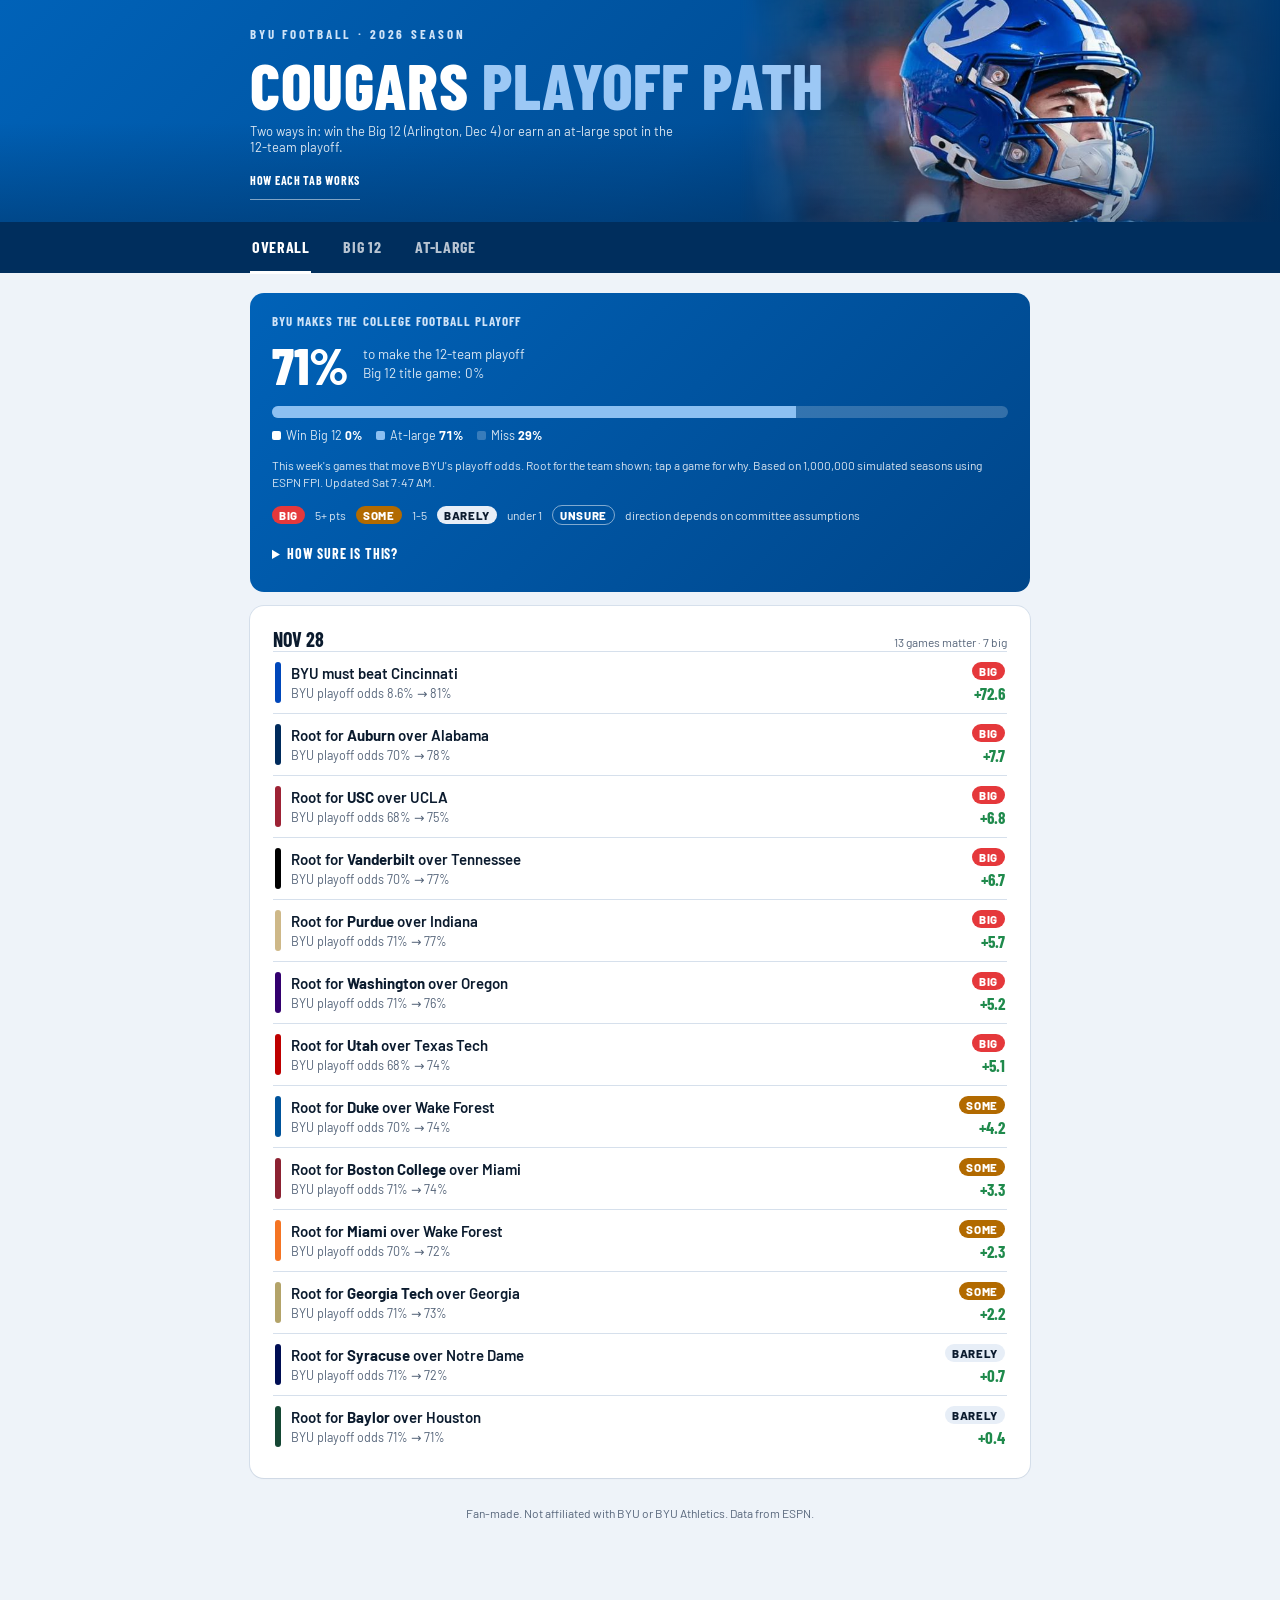
==== commit 025b52ab: "Refresh odds data" ====
--- a/docs/index.html
+++ b/docs/index.html
@@ -551,7 +551,7 @@
   for(const w of lv){ const g=[...Array(N).keys()].filter(t=>S.wins[t]===w); out.push(...(g.length>1?resolve(S,g,null):g)); if(out.length>=2) break; }
   return out.slice(0,2);
 }
-const SCORES0={"updatedAt":"2026-11-28T00:23:54.341Z","games":[{"h":"ARIZ","a":"TCU","hs":29,"as":28,"state":"post","detail":"Final","start":"2026-11-07T03:15Z"},{"h":"UTAH","a":"BYU","hs":28,"as":20,"state":"post","detail":"Final","start":"2026-11-07T17:00Z"},{"h":"TTU","a":"WVU","hs":53,"as":48,"state":"post","detail":"Final","start":"2026-11-08T02:30Z"},{"h":"HOU","a":"CIN","hs":31,"as":24,"state":"post","detail":"Final","start":"2026-11-07T20:30Z"},{"h":"BAY","a":"ISU","hs":42,"as":31,"state":"post","detail":"Final","start":"2026-11-07T17:00Z"},{"h":"KSU","a":"OKST","hs":28,"as":66,"state":"post","detail":"Final","start":"2026-11-07T18:00Z"},{"h":"KU","a":"UCF","hs":32,"as":33,"state":"post","detail":"Final","start":"2026-11-07T20:45Z"},{"h":"ASU","a":"COLO","hs":20,"as":10,"state":"post","detail":"Final","start":"2026-11-08T00:30Z"},{"h":"COLO","a":"HOU","hs":42,"as":32,"state":"post","detail":"Final","start":"2026-11-14T03:15Z"},{"h":"ARIZ","a":"UTAH","hs":39,"as":40,"state":"post","detail":"Final","start":"2026-11-15T03:30Z"},{"h":"BYU","a":"BAY","hs":28,"as":7,"state":"post","detail":"Final","start":"2026-11-15T00:00Z"},{"h":"OKST","a":"TTU","hs":27,"as":52,"state":"post","detail":"Final","start":"2026-11-15T02:30Z"},{"h":"ISU","a":"CIN","hs":41,"as":13,"state":"post","detail":"Final","start":"2026-11-14T17:00Z"},{"h":"TCU","a":"KSU","hs":20,"as":10,"state":"post","detail":"Final","start":"2026-11-14T19:00Z"},{"h":"WVU","a":"KU","hs":14,"as":37,"state":"post","detail":"Final","start":"2026-11-14T20:30Z"},{"h":"UCF","a":"ASU","hs":13,"as":26,"state":"post","detail":"Final","start":"2026-11-14T22:30Z"},{"h":"UCF","a":"ISU","hs":48,"as":17,"state":"post","detail":"Final","start":"2026-11-20T23:00Z"},{"h":"TCU","a":"UTAH","hs":17,"as":38,"state":"post","detail":"Final","start":"2026-11-22T02:00Z"},{"h":"KU","a":"BYU","hs":29,"as":31,"state":"post","detail":"Final/3OT","start":"2026-11-21T17:00Z"},{"h":"BAY","a":"TTU","hs":10,"as":20,"state":"post","detail":"Final","start":"2026-11-21T20:30Z"},{"h":"KSU","a":"ARIZ","hs":28,"as":35,"state":"post","detail":"Final/OT","start":"2026-11-22T00:00Z"},{"h":"WVU","a":"HOU","hs":31,"as":34,"state":"post","detail":"Final","start":"2026-11-21T18:00Z"},{"h":"CIN","a":"COLO","hs":35,"as":28,"state":"post","detail":"Final","start":"2026-11-21T17:00Z"},{"h":"ASU","a":"OKST","hs":27,"as":30,"state":"post","detail":"Final/OT","start":"2026-11-22T03:30Z"},{"h":"UTAH","a":"WVU","hs":0,"as":0,"state":"pre","detail":"11/27 - 9:00 PM EST","start":"2026-11-28T02:00Z"},{"h":"TTU","a":"TCU","hs":48,"as":27,"state":"post","detail":"Final","start":"2026-11-27T01:00Z"},{"h":"COLO","a":"UCF","hs":0,"as":0,"state":"pre","detail":"11/28 - 2:00 PM EST","start":"2026-11-28T19:00Z"},{"h":"ISU","a":"KSU","hs":0,"as":0,"state":"pre","detail":"11/28 - 2:00 PM EST","start":"2026-11-28T19:00Z"},{"h":"BYU","a":"CIN","hs":0,"as":0,"state":"pre","detail":"11/28 - 3:30 PM EST","start":"2026-11-28T20:30Z"},{"h":"OKST","a":"KU","hs":0,"as":0,"state":"pre","detail":"11/28 - 6:15 PM EST","start":"2026-11-28T23:15Z"},{"h":"ARIZ","a":"ASU","hs":0,"as":0,"state":"pre","detail":"11/28 - 9:00 PM EST","start":"2026-11-29T02:00Z"},{"h":"HOU","a":"BAY","hs":0,"as":0,"state":"pre","detail":"11/28 - 9:30 PM EST","start":"2026-11-29T02:30Z"},{"h":"SJSU","a":"NDSU","hs":31,"as":38,"state":"in","detail":"End of 4th","start":"2026-11-27T20:30Z","nat":true},{"h":"UNM","a":"AFA","hs":35,"as":19,"state":"in","detail":"10:53 - 4th","start":"2026-11-27T21:30Z","nat":true},{"h":"IOWA","a":"NEB","hs":31,"as":7,"state":"post","detail":"Final","start":"2026-11-27T17:08Z","nat":true},{"h":"FSU","a":"FLA","hs":10,"as":26,"state":"post","detail":"Final","start":"2026-11-27T20:30Z","nat":true},{"h":"MISS","a":"MSST","hs":41,"as":17,"state":"post","detail":"Final","start":"2026-11-27T17:00Z","nat":true},{"h":"UTSA","a":"TLSA","hs":28,"as":22,"state":"post","detail":"Final","start":"2026-11-27T17:00Z","nat":true},{"h":"AKR","a":"BUFF","hs":9,"as":17,"state":"post","detail":"Final","start":"2026-11-27T17:00Z","nat":true},{"h":"OHIO","a":"TOL","hs":31,"as":34,"state":"post","detail":"Final","start":"2026-11-27T17:00Z","nat":true},{"h":"USA","a":"APP","hs":20,"as":13,"state":"post","detail":"Final","start":"2026-11-27T20:00Z","nat":true},{"h":"MEM","a":"TEM","hs":31,"as":35,"state":"post","detail":"Final","start":"2026-11-27T20:30Z","nat":true},{"h":"TA&M","a":"TEX","hs":0,"as":0,"state":"pre","detail":"11/27 - 7:30 PM EST","start":"2026-11-28T00:30Z","nat":true},{"h":"WIS","a":"MINN","hs":0,"as":0,"state":"pre","detail":"11/27 - 7:30 PM EST","start":"2026-11-28T00:30Z","nat":true}]};
+const SCORES0={"updatedAt":"2026-11-28T07:44:33.939Z","games":[{"h":"ARIZ","a":"TCU","hs":29,"as":28,"state":"post","detail":"Final","start":"2026-11-07T03:15Z"},{"h":"UTAH","a":"BYU","hs":28,"as":20,"state":"post","detail":"Final","start":"2026-11-07T17:00Z"},{"h":"TTU","a":"WVU","hs":53,"as":48,"state":"post","detail":"Final","start":"2026-11-08T02:30Z"},{"h":"HOU","a":"CIN","hs":31,"as":24,"state":"post","detail":"Final","start":"2026-11-07T20:30Z"},{"h":"BAY","a":"ISU","hs":42,"as":31,"state":"post","detail":"Final","start":"2026-11-07T17:00Z"},{"h":"KSU","a":"OKST","hs":28,"as":66,"state":"post","detail":"Final","start":"2026-11-07T18:00Z"},{"h":"KU","a":"UCF","hs":32,"as":33,"state":"post","detail":"Final","start":"2026-11-07T20:45Z"},{"h":"ASU","a":"COLO","hs":20,"as":10,"state":"post","detail":"Final","start":"2026-11-08T00:30Z"},{"h":"COLO","a":"HOU","hs":42,"as":32,"state":"post","detail":"Final","start":"2026-11-14T03:15Z"},{"h":"ARIZ","a":"UTAH","hs":39,"as":40,"state":"post","detail":"Final","start":"2026-11-15T03:30Z"},{"h":"BYU","a":"BAY","hs":28,"as":7,"state":"post","detail":"Final","start":"2026-11-15T00:00Z"},{"h":"OKST","a":"TTU","hs":27,"as":52,"state":"post","detail":"Final","start":"2026-11-15T02:30Z"},{"h":"ISU","a":"CIN","hs":41,"as":13,"state":"post","detail":"Final","start":"2026-11-14T17:00Z"},{"h":"TCU","a":"KSU","hs":20,"as":10,"state":"post","detail":"Final","start":"2026-11-14T19:00Z"},{"h":"WVU","a":"KU","hs":14,"as":37,"state":"post","detail":"Final","start":"2026-11-14T20:30Z"},{"h":"UCF","a":"ASU","hs":13,"as":26,"state":"post","detail":"Final","start":"2026-11-14T22:30Z"},{"h":"UCF","a":"ISU","hs":48,"as":17,"state":"post","detail":"Final","start":"2026-11-20T23:00Z"},{"h":"TCU","a":"UTAH","hs":17,"as":38,"state":"post","detail":"Final","start":"2026-11-22T02:00Z"},{"h":"KU","a":"BYU","hs":29,"as":31,"state":"post","detail":"Final/3OT","start":"2026-11-21T17:00Z"},{"h":"BAY","a":"TTU","hs":10,"as":20,"state":"post","detail":"Final","start":"2026-11-21T20:30Z"},{"h":"KSU","a":"ARIZ","hs":28,"as":35,"state":"post","detail":"Final/OT","start":"2026-11-22T00:00Z"},{"h":"WVU","a":"HOU","hs":31,"as":34,"state":"post","detail":"Final","start":"2026-11-21T18:00Z"},{"h":"CIN","a":"COLO","hs":35,"as":28,"state":"post","detail":"Final","start":"2026-11-21T17:00Z"},{"h":"ASU","a":"OKST","hs":27,"as":30,"state":"post","detail":"Final/OT","start":"2026-11-22T03:30Z"},{"h":"UTAH","a":"WVU","hs":52,"as":28,"state":"in","detail":"1:53 - 4th","start":"2026-11-28T02:00Z"},{"h":"COLO","a":"UCF","hs":0,"as":0,"state":"pre","detail":"11/28 - 2:00 PM EST","start":"2026-11-28T19:00Z"},{"h":"ISU","a":"KSU","hs":0,"as":0,"state":"pre","detail":"11/28 - 2:00 PM EST","start":"2026-11-28T19:00Z"},{"h":"BYU","a":"CIN","hs":0,"as":0,"state":"pre","detail":"11/28 - 3:30 PM EST","start":"2026-11-28T20:30Z"},{"h":"OKST","a":"KU","hs":0,"as":0,"state":"pre","detail":"11/28 - 6:15 PM EST","start":"2026-11-28T23:15Z"},{"h":"ARIZ","a":"ASU","hs":0,"as":0,"state":"pre","detail":"11/28 - 9:00 PM EST","start":"2026-11-29T02:00Z"},{"h":"HOU","a":"BAY","hs":0,"as":0,"state":"pre","detail":"11/28 - 9:30 PM EST","start":"2026-11-29T02:30Z"},{"h":"TTU","a":"TCU","hs":48,"as":27,"state":"post","detail":"Final","start":"2026-11-27T01:00Z"},{"h":"SYR","a":"ND","hs":0,"as":0,"state":"pre","detail":"11/28 - 12:00 PM EST","start":"2026-11-28T17:00Z","nat":true},{"h":"MIA","a":"BC","hs":0,"as":0,"state":"pre","detail":"11/28 - 12:00 PM EST","start":"2026-11-28T17:00Z","nat":true},{"h":"UK","a":"LOU","hs":0,"as":0,"state":"pre","detail":"11/28 - 12:00 PM EST","start":"2026-11-28T17:00Z","nat":true},{"h":"OSU","a":"MICH","hs":0,"as":0,"state":"pre","detail":"11/28 - 12:00 PM EST","start":"2026-11-28T17:00Z","nat":true},{"h":"UNC","a":"NCSU","hs":0,"as":0,"state":"pre","detail":"11/28 - 12:00 PM EST","start":"2026-11-28T17:00Z","nat":true},{"h":"WYO","a":"CONN","hs":0,"as":0,"state":"pre","detail":"11/28 - 12:00 PM EST","start":"2026-11-28T17:00Z","nat":true},{"h":"CLT","a":"NAVY","hs":0,"as":0,"state":"pre","detail":"11/28 - 12:00 PM EST","start":"2026-11-28T17:00Z","nat":true},{"h":"BALL","a":"CMU","hs":0,"as":0,"state":"pre","detail":"11/28 - 12:00 PM EST","start":"2026-11-28T17:00Z","nat":true},{"h":"GASO","a":"LT","hs":0,"as":0,"state":"pre","detail":"11/28 - 12:00 PM EST","start":"2026-11-28T17:00Z","nat":true},{"h":"NU","a":"ILL","hs":0,"as":0,"state":"pre","detail":"11/28 - 12:30 PM EST","start":"2026-11-28T17:30Z","nat":true},{"h":"ARK","a":"LSU","hs":0,"as":0,"state":"pre","detail":"11/28 - 12:45 PM EST","start":"2026-11-28T17:45Z","nat":true},{"h":"ECU","a":"FAU","hs":0,"as":0,"state":"pre","detail":"11/28 - 1:00 PM EST","start":"2026-11-28T18:00Z","nat":true},{"h":"WKU","a":"KENN","hs":0,"as":0,"state":"pre","detail":"11/28 - 1:00 PM EST","start":"2026-11-28T18:00Z","nat":true},{"h":"ULM","a":"MRSH","hs":0,"as":0,"state":"pre","detail":"11/28 - 1:00 PM EST","start":"2026-11-28T18:00Z","nat":true},{"h":"ODU","a":"USM","hs":0,"as":0,"state":"pre","detail":"11/28 - 1:00 PM EST","start":"2026-11-28T18:00Z","nat":true},{"h":"RICE","a":"ARMY","hs":0,"as":0,"state":"pre","detail":"11/28 - 2:00 PM EST","start":"2026-11-28T19:00Z","nat":true},{"h":"JMU","a":"CCU","hs":0,"as":0,"state":"pre","detail":"11/28 - 2:00 PM EST","start":"2026-11-28T19:00Z","nat":true},{"h":"GAST","a":"UL","hs":0,"as":0,"state":"pre","detail":"11/28 - 2:00 PM EST","start":"2026-11-28T19:00Z","nat":true},{"h":"MOST","a":"LIB","hs":0,"as":0,"state":"pre","detail":"11/28 - 2:00 PM EST","start":"2026-11-28T19:00Z","nat":true},{"h":"FIU","a":"SHSU","hs":0,"as":0,"state":"pre","detail":"11/28 - 2:00 PM EST","start":"2026-11-28T19:00Z","nat":true},{"h":"MTSU","a":"NMSU","hs":0,"as":0,"state":"pre","detail":"11/28 - 2:00 PM EST","start":"2026-11-28T19:00Z","nat":true},{"h":"CLEM","a":"SC","hs":0,"as":0,"state":"pre","detail":"11/28 - 3:00 PM EST","start":"2026-11-28T20:00Z","nat":true},{"h":"VT","a":"UVA","hs":0,"as":0,"state":"pre","detail":"11/28 - 3:00 PM EST","start":"2026-11-28T20:00Z","nat":true},{"h":"ARST","a":"TROY","hs":0,"as":0,"state":"pre","detail":"11/28 - 3:00 PM EST","start":"2026-11-28T20:00Z","nat":true},{"h":"UGA","a":"GT","hs":0,"as":0,"state":"pre","detail":"11/28 - 3:30 PM EST","start":"2026-11-28T20:30Z","nat":true},{"h":"WAKE","a":"DUKE","hs":0,"as":0,"state":"pre","detail":"11/28 - 3:30 PM EST","start":"2026-11-28T20:30Z","nat":true},{"h":"UCLA","a":"USC","hs":0,"as":0,"state":"pre","detail":"11/28 - 3:30 PM EST","start":"2026-11-28T20:30Z","nat":true},{"h":"STAN","a":"SMU","hs":0,"as":0,"state":"pre","detail":"11/28 - 3:30 PM EST","start":"2026-11-28T20:30Z","nat":true},{"h":"MD","a":"PSU","hs":0,"as":0,"state":"pre","detail":"11/28 - 3:30 PM EST","start":"2026-11-28T20:30Z","nat":true},{"h":"USF","a":"TULN","hs":0,"as":0,"state":"pre","detail":"11/28 - 3:30 PM EST","start":"2026-11-28T20:30Z","nat":true},{"h":"NIU","a":"UTEP","hs":0,"as":0,"state":"pre","detail":"11/28 - 3:30 PM EST","start":"2026-11-28T20:30Z","nat":true},{"h":"BGSU","a":"MASS","hs":0,"as":0,"state":"pre","detail":"11/28 - 3:30 PM EST","start":"2026-11-28T20:30Z","nat":true},{"h":"DEL","a":"JXST","hs":0,"as":0,"state":"pre","detail":"11/28 - 3:30 PM EST","start":"2026-11-28T20:30Z","nat":true},{"h":"UNT","a":"UAB","hs":0,"as":0,"state":"pre","detail":"11/28 - 4:00 PM EST","start":"2026-11-28T21:00Z","nat":true},{"h":"MIZ","a":"OU","hs":0,"as":0,"state":"pre","detail":"11/28 - 4:15 PM EST","start":"2026-11-28T21:15Z","nat":true},{"h":"RUTG","a":"MSU","hs":0,"as":0,"state":"pre","detail":"11/28 - 4:15 PM EST","start":"2026-11-28T21:15Z","nat":true},{"h":"CSU","a":"BOIS","hs":0,"as":0,"state":"pre","detail":"11/28 - 6:00 PM EST","start":"2026-11-28T23:00Z","nat":true},{"h":"WSU","a":"SDSU","hs":0,"as":0,"state":"pre","detail":"11/28 - 6:30 PM EST","start":"2026-11-28T23:30Z","nat":true},{"h":"VAN","a":"TENN","hs":0,"as":0,"state":"pre","detail":"11/28 - 7:00 PM EST","start":"2026-11-29T00:00Z","nat":true},{"h":"IU","a":"PUR","hs":0,"as":0,"state":"pre","detail":"11/28 - 7:00 PM EST","start":"2026-11-29T00:00Z","nat":true},{"h":"ALA","a":"AUB","hs":0,"as":0,"state":"pre","detail":"11/28 - 7:30 PM EST","start":"2026-11-29T00:30Z","nat":true},{"h":"ORE","a":"WASH","hs":0,"as":0,"state":"pre","detail":"11/28 - 7:30 PM EST","start":"2026-11-29T00:30Z","nat":true},{"h":"CAL","a":"PITT","hs":0,"as":0,"state":"pre","detail":"11/28 - 7:30 PM EST","start":"2026-11-29T00:30Z","nat":true},{"h":"UNLV","a":"NEV","hs":0,"as":0,"state":"pre","detail":"11/28 - 9:00 PM EST","start":"2026-11-29T02:00Z","nat":true},{"h":"USU","a":"TXST","hs":0,"as":0,"state":"pre","detail":"11/28 - 9:30 PM EST","start":"2026-11-29T02:30Z","nat":true},{"h":"FRES","a":"ORST","hs":0,"as":0,"state":"pre","detail":"11/28 - 10:00 PM EST","start":"2026-11-29T03:00Z","nat":true},{"h":"HAW","a":"SAC","hs":0,"as":0,"state":"pre","detail":"11/28 - 11:00 PM EST","start":"2026-11-29T04:00Z","nat":true},{"h":"TA&M","a":"TEX","hs":6,"as":16,"state":"post","detail":"Final","start":"2026-11-28T00:30Z","nat":true},{"h":"IOWA","a":"NEB","hs":31,"as":7,"state":"post","detail":"Final","start":"2026-11-27T17:08Z","nat":true},{"h":"FSU","a":"FLA","hs":10,"as":26,"state":"post","detail":"Final","start":"2026-11-27T20:30Z","nat":true},{"h":"MISS","a":"MSST","hs":41,"as":17,"state":"post","detail":"Final","start":"2026-11-27T17:00Z","nat":true},{"h":"UTSA","a":"TLSA","hs":28,"as":22,"state":"post","detail":"Final","start":"2026-11-27T17:00Z","nat":true},{"h":"AKR","a":"BUFF","hs":9,"as":17,"state":"post","detail":"Final","start":"2026-11-27T17:00Z","nat":true},{"h":"OHIO","a":"TOL","hs":31,"as":34,"state":"post","detail":"Final","start":"2026-11-27T17:00Z","nat":true},{"h":"USA","a":"APP","hs":20,"as":13,"state":"post","detail":"Final","start":"2026-11-27T20:00Z","nat":true},{"h":"MEM","a":"TEM","hs":31,"as":35,"state":"post","detail":"Final","start":"2026-11-27T20:30Z","nat":true},{"h":"SJSU","a":"NDSU","hs":31,"as":38,"state":"post","detail":"Final","start":"2026-11-27T20:30Z","nat":true},{"h":"UNM","a":"AFA","hs":42,"as":19,"state":"post","detail":"Final","start":"2026-11-27T21:30Z","nat":true},{"h":"WIS","a":"MINN","hs":28,"as":5,"state":"post","detail":"Final","start":"2026-11-28T00:30Z","nat":true}]};
 const FPI0={"ASU":3.9,"ARIZ":12.2,"COLO":0,"ISU":2.3,"OKST":11.7,"BAY":10.2,"HOU":11.4,"BYU":15.4,"UTAH":19.3,"WVU":1.2,"UCF":4,"CIN":2.6,"KU":6.6,"KSU":1.9,"TCU":6.2,"TTU":17.6};
 // ---- favorites ----
 const POWER=FPI0;
@@ -680,9 +680,9 @@
 setInterval(()=>{ if(!POLLING&&gameDay()){ POLLING=true; loop(); } },600000);
 document.addEventListener("visibilitychange",()=>{ if(!document.hidden) liveScores(!gameDay()); });
 setTimeout(()=>{ loop(); modelData(); },0); setInterval(modelData,120000);
-const PATHS={"games":[["UTAH","WVU",0.9284],["ARIZ","ASU",0.784],["BYU","CIN",0.8659],["COLO","UCF",0.4573],["HOU","BAY",0.5987],["ISU","KSU",0.5848],["OKST","KU",0.7039]],"baseWins":[8,6,8,5,4,5,5,4,4,3,3,3,2,2,2,1],"finals":["ARIZ|TCU","UTAH|BYU","TTU|WVU","HOU|CIN","BAY|ISU","KSU|OKST","KU|UCF","ASU|COLO","COLO|HOU","ARIZ|UTAH","BYU|BAY","OKST|TTU","ISU|CIN","TCU|KSU","WVU|KU","UCF|ASU","UCF|ISU","TCU|UTAH","KU|BYU","BAY|TTU","KSU|ARIZ","WVU|HOU","CIN|COLO","ASU|OKST","TTU|TCU","IOWA|NEB","FSU|FLA","MISS|MSST","UTSA|TLSA","AKR|BUFF","OHIO|TOL","USA|APP","MEM|TEM"],"title":[0,0,0,0,0,0,0,0,0,0,0,0,0,0,0,0],"seed1":[0,0,0,0,0,0,0,0,0,0,0,0,0,0,0,0],"cnt":[0,0,0,0,0,0,0,0,0,0,0,0,0,0,0,0],"pair":[[0,0,0,0,0,0,0,0,0,0,0,0,0,0,0,0],[0,0,0,0,0,0,0,0,0,0,0,0,0,0,0,0],[0,0,0,0,0,0,0,0,0,0,0,0,0,0,0,0],[0,0,0,0,0,0,0,0,0,0,0,0,0,0,0,0],[0,0,0,0,0,0,0,0,0,0,0,0,0,0,0,0],[0,0,0,0,0,0,0,0,0,0,0,0,0,0,0,0],[0,0,0,0,0,0,0,0,0,0,0,0,0,0,0,0],[0,0,0,0,0,0,0,0,0,0,0,0,0,0,0,0],[0,0,0,0,0,0,0,0,0,0,0,0,0,0,0,0],[0,0,0,0,0,0,0,0,0,0,0,0,0,0,0,0],[0,0,0,0,0,0,0,0,0,0,0,0,0,0,0,0],[0,0,0,0,0,0,0,0,0,0,0,0,0,0,0,0],[0,0,0,0,0,0,0,0,0,0,0,0,0,0,0,0],[0,0,0,0,0,0,0,0,0,0,0,0,0,0,0,0],[0,0,0,0,0,0,0,0,0,0,0,0,0,0,0,0],[0,0,0,0,0,0,0,0,0,0,0,0,0,0,0,0]],"pat":[[0,0,0,0,0,0,0,0,0,0,0,0,0,0,0,0],[0,0,0,0,0,0,0,0,0,0,0,0,0,0,0,0],[0,0,0,0,0,0,0,0,0,0,0,0,0,0,0,0],[0,0,0,0,0,0,0,0,0,0,0,0,0,0,0,0],[0,0,0,0,0,0,0,0,0,0,0,0,0,0,0,0],[0,0,0,0,0,0,0,0,0,0,0,0,0,0,0,0],[0,0,0,0,0,0,0,0,0,0,0,0,0,0,0,0],[0,0,0,0,0,0,0,0,0,0,0,0,0,0,0,0],[0,0,0,0,0,0,0,0,0,0,0,0,0,0,0,0],[0,0,0,0,0,0,0,0,0,0,0,0,0,0,0,0],[0,0,0,0,0,0,0,0,0,0,0,0,0,0,0,0],[0,0,0,0,0,0,0,0,0,0,0,0,0,0,0,0],[0,0,0,0,0,0,0,0,0,0,0,0,0,0,0,0],[0,0,0,0,0,0,0,0,0,0,0,0,0,0,0,0],[0,0,0,0,0,0,0,0,0,0,0,0,0,0,0,0],[0,0,0,0,0,0,0,0,0,0,0,0,0,0,0,0]],"condH":[[0,0,0,0,0,0,0],[0,0,0,0,0,0,0],[0,0,0,0,0,0,0],[0,0,0,0,0,0,0],[0,0,0,0,0,0,0],[0,0,0,0,0,0,0],[0,0,0,0,0,0,0],[0,0,0,0,0,0,0],[0,0,0,0,0,0,0],[0,0,0,0,0,0,0],[0,0,0,0,0,0,0],[0,0,0,0,0,0,0],[0,0,0,0,0,0,0],[0,0,0,0,0,0,0],[0,0,0,0,0,0,0],[0,0,0,0,0,0,0]],"computedAt":"2026-11-28T00:24:36.192Z","rivals":[[1,2,3,4,5],[0,2,3,4,5],[0,1,3,4,5],[0,1,2,4,5],[0,1,2,3,5],[0,1,2,3,4],[0,1,2,3,4],[0,1,2,3,4],[0,1,2,3,4],[0,1,2,3,4],[0,1,2,3,4],[0,1,2,3,4],[0,1,2,3,4],[0,1,2,3,4],[0,1,2,3,4],[0,1,2,3,4]],"tracked":[0,0,0,0,0,0,0,0,0,0,0,0,0,0,0,0],"gamesLeft":[1,1,0,1,1,1,1,1,1,1,1,0,1,1,1,1],"cells":[[],[],[],[],[],[],[],[],[],[],[],[],[],[],[],[]]};
-const WEEKLY0={"computedAt":"2026-11-28T00:26:31.455Z","weeks":[{"label":"Nov 28","release":"Dec 1","releaseDate":"2026-12-01","source":"sim","byuAvg":10.22,"byuTop12":0.7671,"dist":[0,0.0004,0.0023,0.0089,0.0216,0.0388,0.0604,0.0837,0.1039,0.1151,0.1189,0.1127,0.1002,0.082,0.0575,0.0299,0.0195,0.014,0.0098,0.0072,0.0049,0.0032,0.002,0.0013,0.0006,0.0004,0.0002,0.0001,0,0.0001,0,0,0,0,0,0,0,0,0,0,0],"games":[{"id":"401856756","h":"TA&M","a":"TEX","p":0.182,"date":"2026-11-28T00:30Z","rH":9.856,"rA":10.304,"tH":0.7797,"tA":0.7642},{"id":"401856757","h":"ALA","a":"AUB","p":0.886,"date":"2026-11-29T00:30Z","rH":10.287,"rA":9.721,"tH":0.7613,"tA":0.8113},{"id":"401856758","h":"ARK","a":"LSU","p":0.13,"date":"2026-11-28T17:45Z","rH":10.237,"rA":10.22,"tH":0.7646,"tA":0.7674},{"id":"401856760","h":"UGA","a":"GT","p":0.992,"date":"2026-11-28T20:30Z","rH":10.224,"rA":10.041,"tH":0.7669,"tA":0.7793},{"id":"401856761","h":"UK","a":"LOU","p":0.383,"date":"2026-11-28T17:00Z","rH":10.239,"rA":10.212,"tH":0.765,"tA":0.7683},{"id":"401856763","h":"MIZ","a":"OU","p":0.511,"date":"2026-11-28T21:15Z","rH":10.214,"rA":10.231,"tH":0.7669,"tA":0.7672},{"id":"401856764","h":"CLEM","a":"SC","p":0.46,"date":"2026-11-28T20:00Z","rH":10.217,"rA":10.227,"tH":0.7685,"tA":0.7658},{"id":"401856765","h":"VAN","a":"TENN","p":0.142,"date":"2026-11-29T00:00Z","rH":9.687,"rA":10.31,"tH":0.7996,"tA":0.7617},{"id":"401856873","h":"ARIZ","a":"ASU","p":0.78,"date":"2026-11-29T02:00Z","rH":10.236,"rA":10.175,"tH":0.7658,"tA":0.7714},{"id":"401856874","h":"HOU","a":"BAY","p":0.604,"date":"2026-11-29T02:30Z","rH":10.234,"rA":10.205,"tH":0.767,"tA":0.7672},{"id":"401856875","h":"COLO","a":"UCF","p":0.457,"date":"2026-11-28T19:00Z","rH":10.224,"rA":10.221,"tH":0.7666,"tA":0.7674},{"id":"401856876","h":"BYU","a":"CIN","p":0.863,"date":"2026-11-28T20:30Z","rH":9.362,"rA":15.587,"tH":0.8756,"tA":0.0901},{"id":"401856877","h":"OKST","a":"KU","p":0.707,"date":"2026-11-28T23:15Z","rH":10.212,"rA":10.246,"tH":0.7685,"tA":0.7635},{"id":"401856878","h":"ISU","a":"KSU","p":0.581,"date":"2026-11-28T19:00Z","rH":10.219,"rA":10.227,"tH":0.7675,"tA":0.7664},{"id":"401856880","h":"UTAH","a":"WVU","p":0.929,"date":"2026-11-28T02:00Z","rH":10.23,"rA":10.126,"tH":0.7669,"tA":0.7693},{"id":"401858311","h":"MIA","a":"BC","p":0.985,"date":"2026-11-28T17:00Z","rH":10.229,"rA":9.815,"tH":0.7665,"tA":0.8025},{"id":"401858312","h":"WAKE","a":"DUKE","p":0.78,"date":"2026-11-28T20:30Z","rH":10.307,"rA":9.923,"tH":0.759,"tA":0.7955},{"id":"401858313","h":"UNC","a":"NCSU","p":0.731,"date":"2026-11-28T17:00Z","rH":10.221,"rA":10.227,"tH":0.7668,"tA":0.7678},{"id":"401858314","h":"SYR","a":"ND","p":0.044,"date":"2026-11-28T17:00Z","rH":9.875,"rA":10.238,"tH":0.7784,"tA":0.7665},{"id":"401858315","h":"CAL","a":"PITT","p":0.202,"date":"2026-11-29T00:30Z","rH":10.232,"rA":10.22,"tH":0.7661,"tA":0.7673},{"id":"401858316","h":"STAN","a":"SMU","p":0.203,"date":"2026-11-28T20:30Z","rH":10.217,"rA":10.224,"tH":0.7682,"tA":0.7667},{"id":"401858317","h":"VT","a":"UVA","p":0.498,"date":"2026-11-28T20:00Z","rH":10.227,"rA":10.218,"tH":0.7655,"tA":0.7686},{"id":"401858537","h":"NU","a":"ILL","p":0.704,"date":"2026-11-28T17:30Z","rH":10.223,"rA":10.22,"tH":0.7665,"tA":0.7684},{"id":"401858538","h":"IU","a":"PUR","p":0.958,"date":"2026-11-29T00:00Z","rH":10.232,"rA":10.002,"tH":0.7654,"tA":0.8049},{"id":"401858539","h":"MD","a":"PSU","p":0.207,"date":"2026-11-28T20:30Z","rH":10.235,"rA":10.219,"tH":0.7632,"tA":0.7681},{"id":"401858540","h":"OSU","a":"MICH","p":0.896,"date":"2026-11-28T17:00Z","rH":10.223,"rA":10.214,"tH":0.7673,"tA":0.7646},{"id":"401858541","h":"ORE","a":"WASH","p":0.872,"date":"2026-11-29T00:30Z","rH":10.261,"rA":9.957,"tH":0.7597,"tA":0.8175},{"id":"401858542","h":"RUTG","a":"MSU","p":0.412,"date":"2026-11-28T21:15Z","rH":10.221,"rA":10.223,"tH":0.7663,"tA":0.7676},{"id":"401858543","h":"UCLA","a":"USC","p":0.527,"date":"2026-11-28T20:30Z","rH":10.4,"rA":10.024,"tH":0.7474,"tA":0.789},{"id":"401858544","h":"WIS","a":"MINN","p":0.794,"date":"2026-11-28T00:30Z","rH":10.225,"rA":10.211,"tH":0.7665,"tA":0.7691},{"id":"401860926","h":"CSU","a":"BOIS","p":0.051,"date":"2026-11-28T23:00Z","rH":10.253,"rA":10.221,"tH":0.7654,"tA":0.7671},{"id":"401860927","h":"FRES","a":"ORST","p":0.513,"date":"2026-11-29T03:00Z","rH":10.212,"rA":10.234,"tH":0.7665,"tA":0.7677},{"id":"401860928","h":"USU","a":"TXST","p":0.297,"date":"2026-11-29T02:30Z","rH":10.215,"rA":10.226,"tH":0.7682,"tA":0.7666},{"id":"401860929","h":"WSU","a":"SDSU","p":0.57,"date":"2026-11-28T23:30Z","rH":10.213,"rA":10.235,"tH":0.768,"tA":0.7659},{"id":"401861969","h":"WYO","a":"CONN","p":0.383,"date":"2026-11-28T17:00Z","rH":10.223,"rA":10.222,"tH":0.767,"tA":0.7671},{"id":"401862837","h":"ECU","a":"FAU","p":0.62,"date":"2026-11-28T18:00Z","rH":10.224,"rA":10.219,"tH":0.7659,"tA":0.7689},{"id":"401862839","h":"USF","a":"TULN","p":0.672,"date":"2026-11-28T20:30Z","rH":10.232,"rA":10.203,"tH":0.7663,"tA":0.7687},{"id":"401862841","h":"RICE","a":"ARMY","p":0.265,"date":"2026-11-28T19:00Z","rH":10.227,"rA":10.221,"tH":0.7674,"tA":0.7669},{"id":"401862842","h":"CLT","a":"NAVY","p":0.135,"date":"2026-11-28T17:00Z","rH":10.218,"rA":10.223,"tH":0.7663,"tA":0.7672},{"id":"401862843","h":"UNT","a":"UAB","p":0.859,"date":"2026-11-28T21:00Z","rH":10.222,"rA":10.225,"tH":0.7672,"tA":0.7661},{"id":"401864546","h":"UNM","a":"AF","p":0.72,"date":"2026-11-27T21:30Z","rH":10.222,"rA":10.223,"tH":0.7667,"tA":0.768},{"id":"401864547","h":"HAW","a":"SAC","p":0.939,"date":"2026-11-29T04:00Z","rH":10.218,"rA":10.284,"tH":0.7672,"tA":0.7641},{"id":"401864548","h":"UNLV","a":"NEV","p":0.678,"date":"2026-11-29T02:00Z","rH":10.216,"rA":10.237,"tH":0.7675,"tA":0.7661},{"id":"401864549","h":"SJSU","a":"NDSU","p":0.242,"date":"2026-11-27T20:30Z","rH":10.238,"rA":10.217,"tH":0.7671,"tA":0.767},{"id":"401864550","h":"NIU","a":"UTEP","p":0.717,"date":"2026-11-28T20:30Z","rH":10.214,"rA":10.244,"tH":0.768,"tA":0.7647},{"id":"401866474","h":"BALL","a":"CMU","p":0.355,"date":"2026-11-28T17:00Z","rH":10.214,"rA":10.227,"tH":0.7671,"tA":0.767},{"id":"401866475","h":"BGSU","a":"MASS","p":0.536,"date":"2026-11-28T20:30Z","rH":10.23,"rA":10.213,"tH":0.7658,"tA":0.7685},{"id":"401869939","h":"ARST","a":"TROY","p":0.61,"date":"2026-11-28T20:00Z","rH":10.221,"rA":10.225,"tH":0.7675,"tA":0.7663},{"id":"401869947","h":"JMU","a":"CCU","p":0.886,"date":"2026-11-28T19:00Z","rH":10.224,"rA":10.212,"tH":0.767,"tA":0.7671},{"id":"401869954","h":"GASO","a":"LT","p":0.515,"date":"2026-11-28T17:00Z","rH":10.222,"rA":10.222,"tH":0.7674,"tA":0.7667},{"id":"401869959","h":"GAST","a":"UL","p":0.4,"date":"2026-11-28T19:00Z","rH":10.23,"rA":10.217,"tH":0.7654,"tA":0.7682},{"id":"401870804","h":"WKU","a":"KENN","p":0.435,"date":"2026-11-28T18:00Z","rH":10.229,"rA":10.218,"tH":0.7674,"tA":0.7668},{"id":"401871062","h":"DEL","a":"JXST","p":0.514,"date":"2026-11-28T20:30Z","rH":10.222,"rA":10.223,"tH":0.7669,"tA":0.7673},{"id":"401871063","h":"MOST","a":"LIB","p":0.106,"date":"2026-11-28T19:00Z","rH":10.21,"rA":10.224,"tH":0.7642,"tA":0.7674},{"id":"401871082","h":"FIU","a":"SHSU","p":0.785,"date":"2026-11-28T19:00Z","rH":10.224,"rA":10.217,"tH":0.7671,"tA":0.7668},{"id":"401871083","h":"MTSU","a":"NMSU","p":0.608,"date":"2026-11-28T19:00Z","rH":10.23,"rA":10.21,"tH":0.7671,"tA":0.7669},{"id":"401871102","h":"ULM","a":"MRSH","p":0.351,"date":"2026-11-28T18:00Z","rH":10.226,"rA":10.221,"tH":0.7658,"tA":0.7677},{"id":"401871103","h":"ODU","a":"USM","p":0.617,"date":"2026-11-28T18:00Z","rH":10.223,"rA":10.222,"tH":0.7675,"tA":0.7663}],"board":[{"ab":"UGA","r":1.9},{"ab":"UTAH","r":3.1},{"ab":"TEX","r":4.1},{"ab":"ND","r":4.6},{"ab":"TENN","r":6},{"ab":"ALA","r":6.8},{"ab":"MIA","r":7.3},{"ab":"WAKE","r":8.9},{"ab":"TTU","r":9.7},{"ab":"UCLA","r":9.9},{"ab":"BYU","r":10.2},{"ab":"IOWA","r":10.3},{"ab":"ORE","r":10.7},{"ab":"IU","r":13.4},{"ab":"ARIZ","r":18.7},{"ab":"USC","r":18.9},{"ab":"FLA","r":19.9},{"ab":"HOU","r":20.2},{"ab":"OU","r":20.2},{"ab":"OSU","r":20.6},{"ab":"LOU","r":20.7},{"ab":"MISS","r":21.5},{"ab":"UK","r":23.2},{"ab":"MIZ","r":24.2},{"ab":"AUB","r":26.7}]}],"names":{"AUB":["Auburn","#002b5c"],"UAB":["UAB","#1a5632"],"USA":["South Alabama","#00205b"],"ARK":["Arkansas","#a32136"],"ASU":["Arizona St","#ffc627"],"ARIZ":["Arizona","#cc0033"],"SAC":["Sacramento St","#00573C"],"SDSU":["San Diego St","#a6192e"],"SJSU":["San José St","#0038a8"],"STAN":["Stanford","#8c1515"],"CAL":["California","#041e42"],"UCLA":["UCLA","#2774ae"],"USC":["USC","#9d2235"],"CSU":["Colorado St","#004c23"],"COLO":["Colorado","#cfb87c"],"CONN":["UConn","#0c2340"],"DEL":["Delaware","#00539f"],"FSU":["Florida St","#782f40"],"JXST":["Jax State","#cc0000"],"FLA":["Florida","#0021a5"],"USF":["South Florida","#006747"],"GT":["Georgia Tech","#b3a369"],"UGA":["Georgia","#ba0c2f"],"HAW":["Hawai'i","#005737"],"ISU":["Iowa State","#ae192d"],"BOIS":["Boise St","#0033a0"],"NU":["Northwestern","#492f92"],"IU":["Indiana","#970310"],"ND":["Notre Dame","#062340"],"UK":["Kentucky","#0033a0"],"LOU":["Louisville","#c9001f"],"WKU":["Western KY","#e13a3e"],"LSU":["LSU","#461d76"],"BC":["Boston College","#8c2232"],"MASS":["UMass","#881c1c"],"MD":["Maryland","#ce1126"],"MSU":["Michigan St","#173f35"],"MICH":["Michigan","#00274c"],"MINN":["Minnesota","#5e0a2f"],"MIZ":["Missouri","#f1b82d"],"MISS":["Ole Miss","#13294b"],"DUKE":["Duke","#00539b"],"ECU":["East Carolina","#582c83"],"NCSU":["NC State","#cc0000"],"UNC":["North Carolina","#7bafd4"],"WAKE":["Wake Forest","#ceb888"],"NEB":["Nebraska","#e31937"],"RUTG":["Rutgers","#ce0e2d"],"NMSU":["New Mexico St","#7e141b"],"UNM":["New Mexico","#ba0c2f"],"SYR":["Syracuse","#000e54"],"BGSU":["Bowling Green","#fd5000"],"M-OH":["Miami OH","#c41230"],"OSU":["Ohio State","#ba0c2f"],"OHIO":["Ohio","#154734"],"OKST":["Oklahoma St","#fe5c00"],"OU":["Oklahoma","#990000"],"TLSA":["Tulsa","#003595"],"ORST":["Oregon St","#dc4405"],"PSU":["Penn State","#061440"],"TEM":["Temple","#a41e35"],"PITT":["Pitt","#003594"],"CLEM":["Clemson","#f56600"],"MEM":["Memphis","#004991"],"VAN":["Vanderbilt","#000000"],"BAY":["Baylor","#154734"],"RICE":["Rice","#00205b"],"TA&M":["Texas A&M","#500000"],"HOU":["Houston","#c8102e"],"UNT":["North Texas","#068f33"],"TEX":["Texas","#af5c37"],"BYU":["BYU","#0047ba"],"UTAH":["Utah","#be0000"],"JMU":["James Madison","#450084"],"UVA":["Virginia","#232d4b"],"VT":["Virginia Tech","#6a2c3e"],"WASH":["Washington","#33006f"],"WSU":["Washington St","#a60f2d"],"WIS":["Wisconsin","#a00000"],"MRSH":["Marshall","#00b140"],"WVU":["West Virginia","#eaaa00"],"FRES":["Fresno St","#b1102b"],"GASO":["GA Southern","#041e42"],"ODU":["Old Dominion","#003768"],"UL":["Louisiana","#ce181e"],"CCU":["Coastal","#006f71"],"TXST":["Texas St","#501214"],"USU":["Utah State","#0f2439"],"ALA":["Alabama","#9e1b32"],"KENN":["Kennesaw St","#fdbb30"],"MSST":["Mississippi St","#5d1725"],"ARMY":["Army","#000000"],"ILL":["Illinois","#ff5f05"],"AF":["Air Force","#003594"],"AKR":["Akron","#041e42"],"APP":["App State","#000000"],"ARST":["Arkansas St","#cc092f"],"BALL":["Ball State","#ba0c2f"],"BUF":["Buffalo","#005bbb"],"UCF":["UCF","#000000"],"CMU":["C Michigan","#4c0027"],"CIN":["Cincinnati","#000000"],"EMU":["E Michigan","#006938"],"FAU":["FAU","#003366"],"FIU":["FIU","#091f3f"],"GAST":["Georgia St","#0039a6"],"IOWA":["Iowa","#231f20"],"KU":["Kansas","#0051ba"],"KSU":["Kansas St","#330a57"],"KENT":["Kent State","#002664"],"LIB":["Liberty","#0a254e"],"LT":["Louisiana Tech","#003087"],"MIA":["Miami","#f47423"],"MTSU":["MTSU","#036eb7"],"NAVY":["Navy","#00225b"],"CLT":["Charlotte","#005035"],"ULM":["UL Monroe","#840029"],"UNLV":["UNLV","#cf0a2c"],"NEV":["Nevada","#041e42"],"NDSU":["N Dakota St","#01402A"],"NIU":["N Illinois","#c8102e"],"ORE":["Oregon","#00934b"],"PUR":["Purdue","#ceb888"],"SHSU":["Sam Houston","#f56423"],"SMU":["SMU","#a80000"],"USM":["Southern Miss","#ffc72c"],"SC":["South Carolina","#73000a"],"MOST":["Missouri St","#5e0009"],"TCU":["TCU","#4d1979"],"TENN":["Tennessee","#ff8200"],"UTSA":["UTSA","#0c2340"],"UTEP":["UTEP","#ff8200"],"TTU":["Texas Tech","#da291c"],"TOL":["Toledo","#0b2240"],"TROY":["Troy","#862633"],"TULN":["Tulane","#006747"],"WMU":["W Michigan","#532e1f"],"WYO":["Wyoming","#492f24"]}};
-const CFP0={"computedAt":"2026-11-28T00:26:01.569Z","sims":1000000,"names":{"AUB":["Auburn","#002b5c"],"UAB":["UAB","#1a5632"],"USA":["South Alabama","#00205b"],"ARK":["Arkansas","#a32136"],"ASU":["Arizona St","#ffc627"],"ARIZ":["Arizona","#cc0033"],"SAC":["Sacramento St","#00573C"],"SDSU":["San Diego St","#a6192e"],"SJSU":["San José St","#0038a8"],"STAN":["Stanford","#8c1515"],"CAL":["California","#041e42"],"UCLA":["UCLA","#2774ae"],"USC":["USC","#9d2235"],"CSU":["Colorado St","#004c23"],"COLO":["Colorado","#cfb87c"],"CONN":["UConn","#0c2340"],"DEL":["Delaware","#00539f"],"FSU":["Florida St","#782f40"],"JXST":["Jax State","#cc0000"],"FLA":["Florida","#0021a5"],"USF":["South Florida","#006747"],"GT":["Georgia Tech","#b3a369"],"UGA":["Georgia","#ba0c2f"],"HAW":["Hawai'i","#005737"],"ISU":["Iowa State","#ae192d"],"BOIS":["Boise St","#0033a0"],"NU":["Northwestern","#492f92"],"IU":["Indiana","#970310"],"ND":["Notre Dame","#062340"],"UK":["Kentucky","#0033a0"],"LOU":["Louisville","#c9001f"],"WKU":["Western KY","#e13a3e"],"LSU":["LSU","#461d76"],"BC":["Boston College","#8c2232"],"MASS":["UMass","#881c1c"],"MD":["Maryland","#ce1126"],"MSU":["Michigan St","#173f35"],"MICH":["Michigan","#00274c"],"MINN":["Minnesota","#5e0a2f"],"MIZ":["Missouri","#f1b82d"],"MISS":["Ole Miss","#13294b"],"DUKE":["Duke","#00539b"],"ECU":["East Carolina","#582c83"],"NCSU":["NC State","#cc0000"],"UNC":["North Carolina","#7bafd4"],"WAKE":["Wake Forest","#ceb888"],"NEB":["Nebraska","#e31937"],"RUTG":["Rutgers","#ce0e2d"],"NMSU":["New Mexico St","#7e141b"],"UNM":["New Mexico","#ba0c2f"],"SYR":["Syracuse","#000e54"],"BGSU":["Bowling Green","#fd5000"],"M-OH":["Miami OH","#c41230"],"OSU":["Ohio State","#ba0c2f"],"OHIO":["Ohio","#154734"],"OKST":["Oklahoma St","#fe5c00"],"OU":["Oklahoma","#990000"],"TLSA":["Tulsa","#003595"],"ORST":["Oregon St","#dc4405"],"PSU":["Penn State","#061440"],"TEM":["Temple","#a41e35"],"PITT":["Pitt","#003594"],"CLEM":["Clemson","#f56600"],"MEM":["Memphis","#004991"],"VAN":["Vanderbilt","#000000"],"BAY":["Baylor","#154734"],"RICE":["Rice","#00205b"],"TA&M":["Texas A&M","#500000"],"HOU":["Houston","#c8102e"],"UNT":["North Texas","#068f33"],"TEX":["Texas","#af5c37"],"BYU":["BYU","#0047ba"],"UTAH":["Utah","#be0000"],"JMU":["James Madison","#450084"],"UVA":["Virginia","#232d4b"],"VT":["Virginia Tech","#6a2c3e"],"WASH":["Washington","#33006f"],"WSU":["Washington St","#a60f2d"],"WIS":["Wisconsin","#a00000"],"MRSH":["Marshall","#00b140"],"WVU":["West Virginia","#eaaa00"],"FRES":["Fresno St","#b1102b"],"GASO":["GA Southern","#041e42"],"ODU":["Old Dominion","#003768"],"UL":["Louisiana","#ce181e"],"CCU":["Coastal","#006f71"],"TXST":["Texas St","#501214"],"USU":["Utah State","#0f2439"],"ALA":["Alabama","#9e1b32"],"KENN":["Kennesaw St","#fdbb30"],"MSST":["Mississippi St","#5d1725"],"ARMY":["Army","#000000"],"ILL":["Illinois","#ff5f05"],"AF":["Air Force","#003594"],"AKR":["Akron","#041e42"],"APP":["App State","#000000"],"ARST":["Arkansas St","#cc092f"],"BALL":["Ball State","#ba0c2f"],"BUF":["Buffalo","#005bbb"],"UCF":["UCF","#000000"],"CMU":["C Michigan","#4c0027"],"CIN":["Cincinnati","#000000"],"EMU":["E Michigan","#006938"],"FAU":["FAU","#003366"],"FIU":["FIU","#091f3f"],"GAST":["Georgia St","#0039a6"],"IOWA":["Iowa","#231f20"],"KU":["Kansas","#0051ba"],"KSU":["Kansas St","#330a57"],"KENT":["Kent State","#002664"],"LIB":["Liberty","#0a254e"],"LT":["Louisiana Tech","#003087"],"MIA":["Miami","#f47423"],"MTSU":["MTSU","#036eb7"],"NAVY":["Navy","#00225b"],"CLT":["Charlotte","#005035"],"ULM":["UL Monroe","#840029"],"UNLV":["UNLV","#cf0a2c"],"NEV":["Nevada","#041e42"],"NDSU":["N Dakota St","#01402A"],"NIU":["N Illinois","#c8102e"],"ORE":["Oregon","#00934b"],"PUR":["Purdue","#ceb888"],"SHSU":["Sam Houston","#f56423"],"SMU":["SMU","#a80000"],"USM":["Southern Miss","#ffc72c"],"SC":["South Carolina","#73000a"],"MOST":["Missouri St","#5e0009"],"TCU":["TCU","#4d1979"],"TENN":["Tennessee","#ff8200"],"UTSA":["UTSA","#0c2340"],"UTEP":["UTEP","#ff8200"],"TTU":["Texas Tech","#da291c"],"TOL":["Toledo","#0b2240"],"TROY":["Troy","#862633"],"TULN":["Tulane","#006747"],"WMU":["W Michigan","#532e1f"],"WYO":["Wyoming","#492f24"]},"byu":{"cfp":0.72076,"champ":0,"ccg":0,"atLarge":0.72076,"alGivenNotChamp":0.7208,"rank":[0,0.00003,0.00113,0.00631,0.01781,0.03494,0.05834,0.08715,0.11755,0.14145,0.14733,0.12834,0.09298,0.05829,0.03444,0.02083,0.01504,0.01135,0.00842,0.00617,0.00428,0.00296,0.00193,0.0012,0.00076,0.00042,0.00026,0.00012,0.00008,0.00009],"rankNC":[0,0,0.0011,0.0063,0.0178,0.0349,0.0583,0.0871,0.1176,0.1414,0.1473,0.1283,0.093,0.0583,0.0344,0.0208,0.015,0.0113,0.0084,0.0062,0.0043,0.003,0.0019,0.0012,0.0008,0.0004,0.0003,0.0001,0.0001,0.0001]},"byuRec":{"1|-":[0.86257,0.8216],"0|-":[0.13743,0.0876]},"lastIn":[0,0,0,0,0,0,0,0.0003,0.00414,0.03319,0.19683,0.76553,0.00001,0,0,0,0,0,0,0,0,0,0,0,0,0,0,0,0,0,0,0,0,0,0,0,0,0,0,0],"teams":[{"ab":"UGA","name":"Georgia","color":"#ba0c2f","rec":"10-1","cfpRank":1,"fpi":28.6,"cfp":0.99908,"auto":0.61909,"avgRank":2.2,"g6":false},{"ab":"ND","name":"Notre Dame","color":"#062340","rec":"10-1","cfpRank":4,"fpi":27.2,"cfp":0.99789,"auto":0.99789,"avgRank":5,"g6":false},{"ab":"UTAH","name":"Utah","color":"#be0000","rec":"11-0","cfpRank":2,"fpi":19.3,"cfp":0.97385,"auto":0.54761,"avgRank":3.9,"g6":false},{"ab":"TEX","name":"Texas","color":"#af5c37","rec":"9-2","cfpRank":3,"fpi":25.3,"cfp":0.94667,"auto":0.33355,"avgRank":5.7,"g6":false},{"ab":"ALA","name":"Alabama","color":"#9e1b32","rec":"9-2","cfpRank":6,"fpi":24.2,"cfp":0.91299,"auto":0.00916,"avgRank":7,"g6":false},{"ab":"TENN","name":"Tennessee","color":"#ff8200","rec":"9-2","cfpRank":5,"fpi":19,"cfp":0.9034,"auto":0.0382,"avgRank":6.7,"g6":false},{"ab":"MIA","name":"Miami","color":"#f47423","rec":"10-1","cfpRank":7,"fpi":24.2,"cfp":0.84853,"auto":0.6319,"avgRank":6.4,"g6":false},{"ab":"BYU","name":"BYU","color":"#0047ba","rec":"9-2","cfpRank":10,"fpi":15.4,"cfp":0.72076,"auto":0,"avgRank":10,"g6":false},{"ab":"ORE","name":"Oregon","color":"#00934b","rec":"8-3","cfpRank":12,"fpi":21.3,"cfp":0.71744,"auto":0.33844,"avgRank":9.8,"g6":false},{"ab":"TTU","name":"Texas Tech","color":"#da291c","rec":"11-1","cfpRank":11,"fpi":17.6,"cfp":0.66446,"auto":0.45239,"avgRank":9.9,"g6":false},{"ab":"UCLA","name":"UCLA","color":"#2774ae","rec":"10-1","cfpRank":9,"fpi":12.4,"cfp":0.61332,"auto":0.14769,"avgRank":10.1,"g6":false},{"ab":"IOWA","name":"Iowa","color":"#231f20","rec":"10-2","cfpRank":13,"fpi":15.6,"cfp":0.56361,"auto":0.17522,"avgRank":10.9,"g6":false},{"ab":"BOIS","name":"Boise St","color":"#0033a0","rec":"9-2","cfpRank":null,"fpi":9.7,"cfp":0.56131,"auto":0.56131,"avgRank":29.5,"g6":true},{"ab":"WAKE","name":"Wake Forest","color":"#ceb888","rec":"10-1","cfpRank":8,"fpi":20.1,"cfp":0.56051,"auto":0.33118,"avgRank":9.8,"g6":false},{"ab":"IU","name":"Indiana","color":"#970310","rec":"9-2","cfpRank":14,"fpi":20.8,"cfp":0.45361,"auto":0.33865,"avgRank":12.8,"g6":false},{"ab":"LIB","name":"Liberty","color":"#0a254e","rec":"10-1","cfpRank":null,"fpi":4,"cfp":0.16738,"auto":0.16738,"avgRank":35,"g6":true},{"ab":"UTSA","name":"UTSA","color":"#0c2340","rec":"10-2","cfpRank":null,"fpi":-2,"cfp":0.12967,"auto":0.12967,"avgRank":34.3,"g6":true},{"ab":"LT","name":"Louisiana Tech","color":"#003087","rec":"9-2","cfpRank":null,"fpi":2.5,"cfp":0.0773,"auto":0.0773,"avgRank":41.2,"g6":true},{"ab":"UNM","name":"New Mexico","color":"#ba0c2f","rec":"9-2","cfpRank":null,"fpi":5.6,"cfp":0.05399,"auto":0.05399,"avgRank":41.1,"g6":true},{"ab":"LOU","name":"Louisville","color":"#c9001f","rec":"8-3","cfpRank":19,"fpi":15.9,"cfp":0.04247,"auto":0.03692,"avgRank":20.6,"g6":false},{"ab":"USC","name":"USC","color":"#9d2235","rec":"8-3","cfpRank":15,"fpi":14,"cfp":0.03004,"auto":0,"avgRank":18.5,"g6":false},{"ab":"ARIZ","name":"Arizona","color":"#cc0033","rec":"8-3","cfpRank":16,"fpi":12.2,"cfp":0.01349,"auto":0,"avgRank":18.3,"g6":false},{"ab":"OU","name":"Oklahoma","color":"#990000","rec":"7-4","cfpRank":17,"fpi":14.6,"cfp":0.01247,"auto":0,"avgRank":19.9,"g6":false},{"ab":"HOU","name":"Houston","color":"#c8102e","rec":"8-3","cfpRank":18,"fpi":11.4,"cfp":0.00881,"auto":0,"avgRank":19.9,"g6":false},{"ab":"NDSU","name":"N Dakota St","color":"#01402A","rec":"9-2","cfpRank":null,"fpi":-0.5,"cfp":0.00512,"auto":0.00512,"avgRank":47.6,"g6":true},{"ab":"UK","name":"Kentucky","color":"#0033a0","rec":"7-4","cfpRank":null,"fpi":9.3,"cfp":0.00439,"auto":0,"avgRank":23,"g6":false},{"ab":"AF","name":"Air Force","color":"#003594","rec":"9-2","cfpRank":null,"fpi":0,"cfp":0.00428,"auto":0.00428,"avgRank":53.8,"g6":true},{"ab":"OSU","name":"Ohio State","color":"#ba0c2f","rec":"7-4","cfpRank":21,"fpi":23.2,"cfp":0.0032,"auto":0,"avgRank":20.3,"g6":false},{"ab":"FLA","name":"Florida","color":"#0021a5","rec":"8-4","cfpRank":20,"fpi":12.4,"cfp":0.00312,"auto":0,"avgRank":19.6,"g6":false},{"ab":"MIZ","name":"Missouri","color":"#f1b82d","rec":"7-4","cfpRank":23,"fpi":12.4,"cfp":0.00168,"auto":0,"avgRank":24.1,"g6":false},{"ab":"WASH","name":"Washington","color":"#33006f","rec":"7-4","cfpRank":24,"fpi":7.9,"cfp":0.00138,"auto":0,"avgRank":27.1,"g6":false},{"ab":"MISS","name":"Ole Miss","color":"#13294b","rec":"8-4","cfpRank":22,"fpi":17.7,"cfp":0.00089,"auto":0,"avgRank":21.3,"g6":false},{"ab":"NEB","name":"Nebraska","color":"#e31937","rec":"7-5","cfpRank":25,"fpi":14.9,"cfp":0,"auto":0,"avgRank":30,"g6":false}],"roots":[{"id":"401856756","date":"2026-11-28T00:30Z","h":"TA&M","a":"TEX","p":0.182,"cfpH":0.7539,"cfpA":0.7134,"ccgH":0,"ccgA":0},{"id":"401856757","date":"2026-11-29T00:30Z","h":"ALA","a":"AUB","p":0.886,"cfpH":0.7127,"cfpA":0.7832,"ccgH":0,"ccgA":0},{"id":"401856758","date":"2026-11-28T17:45Z","h":"ARK","a":"LSU","p":0.13,"cfpH":0.7228,"cfpA":0.7205,"ccgH":0,"ccgA":0},{"id":"401856760","date":"2026-11-28T20:30Z","h":"UGA","a":"GT","p":0.992,"cfpH":0.7206,"cfpA":0.7339,"ccgH":0,"ccgA":0},{"id":"401856761","date":"2026-11-28T17:00Z","h":"UK","a":"LOU","p":0.383,"cfpH":0.7208,"cfpA":0.7207,"ccgH":0,"ccgA":0},{"id":"401856763","date":"2026-11-28T21:15Z","h":"MIZ","a":"OU","p":0.511,"cfpH":0.7217,"cfpA":0.7198,"ccgH":0,"ccgA":0},{"id":"401856764","date":"2026-11-28T20:00Z","h":"CLEM","a":"SC","p":0.46,"cfpH":0.7202,"cfpA":0.7212,"ccgH":0,"ccgA":0},{"id":"401856765","date":"2026-11-29T00:00Z","h":"VAN","a":"TENN","p":0.142,"cfpH":0.7724,"cfpA":0.7123,"ccgH":0,"ccgA":0},{"id":"401856873","date":"2026-11-29T02:00Z","h":"ARIZ","a":"ASU","p":0.78,"cfpH":0.7205,"cfpA":0.7216,"ccgH":0,"ccgA":0},{"id":"401856874","date":"2026-11-29T02:30Z","h":"HOU","a":"BAY","p":0.604,"cfpH":0.7201,"cfpA":0.7217,"ccgH":0,"ccgA":0},{"id":"401856875","date":"2026-11-28T19:00Z","h":"COLO","a":"UCF","p":0.457,"cfpH":0.7199,"cfpA":0.7214,"ccgH":0,"ccgA":0},{"id":"401856876","date":"2026-11-28T20:30Z","h":"BYU","a":"CIN","p":0.863,"cfpH":0.8216,"cfpA":0.0876,"ccgH":0,"ccgA":0},{"id":"401856877","date":"2026-11-28T23:15Z","h":"OKST","a":"KU","p":0.707,"cfpH":0.7211,"cfpA":0.7199,"ccgH":0,"ccgA":0},{"id":"401856878","date":"2026-11-28T19:00Z","h":"ISU","a":"KSU","p":0.581,"cfpH":0.7205,"cfpA":0.7211,"ccgH":0,"ccgA":0},{"id":"401856880","date":"2026-11-28T02:00Z","h":"UTAH","a":"WVU","p":0.929,"cfpH":0.7194,"cfpA":0.7389,"ccgH":0,"ccgA":0},{"id":"401858311","date":"2026-11-28T17:00Z","h":"MIA","a":"BC","p":0.985,"cfpH":0.7204,"cfpA":0.7436,"ccgH":0,"ccgA":0},{"id":"401858312","date":"2026-11-28T20:30Z","h":"WAKE","a":"DUKE","p":0.78,"cfpH":0.7124,"cfpA":0.7503,"ccgH":0,"ccgA":0},{"id":"401858313","date":"2026-11-28T17:00Z","h":"UNC","a":"NCSU","p":0.731,"cfpH":0.7211,"cfpA":0.7197,"ccgH":0,"ccgA":0},{"id":"401858314","date":"2026-11-28T17:00Z","h":"SYR","a":"ND","p":0.044,"cfpH":0.7261,"cfpA":0.7205,"ccgH":0,"ccgA":0},{"id":"401858315","date":"2026-11-29T00:30Z","h":"CAL","a":"PITT","p":0.202,"cfpH":0.7209,"cfpA":0.7207,"ccgH":0,"ccgA":0},{"id":"401858316","date":"2026-11-28T20:30Z","h":"STAN","a":"SMU","p":0.203,"cfpH":0.7206,"cfpA":0.7208,"ccgH":0,"ccgA":0},{"id":"401858317","date":"2026-11-28T20:00Z","h":"VT","a":"UVA","p":0.498,"cfpH":0.721,"cfpA":0.7205,"ccgH":0,"ccgA":0},{"id":"401858318","date":"2026-12-05T17:00Z","h":"MIA","a":"WAKE","p":0.616,"cfpH":0.7285,"cfpA":0.7083,"ccgH":0,"ccgA":0},{"id":"401858537","date":"2026-11-28T17:30Z","h":"NU","a":"ILL","p":0.704,"cfpH":0.7203,"cfpA":0.7219,"ccgH":0,"ccgA":0},{"id":"401858538","date":"2026-11-29T00:00Z","h":"IU","a":"PUR","p":0.958,"cfpH":0.7186,"cfpA":0.7703,"ccgH":0,"ccgA":0},{"id":"401858539","date":"2026-11-28T20:30Z","h":"MD","a":"PSU","p":0.207,"cfpH":0.7201,"cfpA":0.7209,"ccgH":0,"ccgA":0},{"id":"401858540","date":"2026-11-28T17:00Z","h":"OSU","a":"MICH","p":0.896,"cfpH":0.7206,"cfpA":0.7222,"ccgH":0,"ccgA":0},{"id":"401858541","date":"2026-11-29T00:30Z","h":"ORE","a":"WASH","p":0.872,"cfpH":0.7145,"cfpA":0.7635,"ccgH":0,"ccgA":0},{"id":"401858542","date":"2026-11-28T21:15Z","h":"RUTG","a":"MSU","p":0.412,"cfpH":0.7199,"cfpA":0.7214,"ccgH":0,"ccgA":0},{"id":"401858543","date":"2026-11-28T20:30Z","h":"UCLA","a":"USC","p":0.527,"cfpH":0.6904,"cfpA":0.7545,"ccgH":0,"ccgA":0},{"id":"401858544","date":"2026-11-28T00:30Z","h":"WIS","a":"MINN","p":0.794,"cfpH":0.7207,"cfpA":0.721,"ccgH":0,"ccgA":0},{"id":"401860926","date":"2026-11-28T23:00Z","h":"CSU","a":"BOIS","p":0.051,"cfpH":0.7181,"cfpA":0.7209,"ccgH":0,"ccgA":0},{"id":"401860927","date":"2026-11-29T03:00Z","h":"FRES","a":"ORST","p":0.513,"cfpH":0.7207,"cfpA":0.7209,"ccgH":0,"ccgA":0},{"id":"401860928","date":"2026-11-29T02:30Z","h":"USU","a":"TXST","p":0.297,"cfpH":0.721,"cfpA":0.7207,"ccgH":0,"ccgA":0},{"id":"401860929","date":"2026-11-28T23:30Z","h":"WSU","a":"SDSU","p":0.57,"cfpH":0.7206,"cfpA":0.7209,"ccgH":0,"ccgA":0},{"id":"401861969","date":"2026-11-28T17:00Z","h":"WYO","a":"CONN","p":0.383,"cfpH":0.7204,"cfpA":0.721,"ccgH":0,"ccgA":0},{"id":"401862837","date":"2026-11-28T18:00Z","h":"ECU","a":"FAU","p":0.62,"cfpH":0.7208,"cfpA":0.7208,"ccgH":0,"ccgA":0},{"id":"401862839","date":"2026-11-28T20:30Z","h":"USF","a":"TULN","p":0.672,"cfpH":0.7204,"cfpA":0.7216,"ccgH":0,"ccgA":0},{"id":"401862841","date":"2026-11-28T19:00Z","h":"RICE","a":"ARMY","p":0.265,"cfpH":0.7201,"cfpA":0.721,"ccgH":0,"ccgA":0},{"id":"401862842","date":"2026-11-28T17:00Z","h":"CLT","a":"NAVY","p":0.135,"cfpH":0.7211,"cfpA":0.7207,"ccgH":0,"ccgA":0},{"id":"401862843","date":"2026-11-28T21:00Z","h":"UNT","a":"UAB","p":0.859,"cfpH":0.721,"cfpA":0.7191,"ccgH":0,"ccgA":0},{"id":"401862844","date":"2026-12-12T20:00Z","h":"ARMY","a":"NAVY","p":0.506,"cfpH":0.7223,"cfpA":0.7192,"ccgH":0,"ccgA":0},{"id":"401864546","date":"2026-11-27T21:30Z","h":"UNM","a":"AF","p":0.72,"cfpH":0.7207,"cfpA":0.721,"ccgH":0,"ccgA":0},{"id":"401864547","date":"2026-11-29T04:00Z","h":"HAW","a":"SAC","p":0.939,"cfpH":0.7206,"cfpA":0.7232,"ccgH":0,"ccgA":0},{"id":"401864548","date":"2026-11-29T02:00Z","h":"UNLV","a":"NEV","p":0.678,"cfpH":0.7205,"cfpA":0.7212,"ccgH":0,"ccgA":0},{"id":"401864549","date":"2026-11-27T20:30Z","h":"SJSU","a":"NDSU","p":0.242,"cfpH":0.721,"cfpA":0.7207,"ccgH":0,"ccgA":0},{"id":"401864550","date":"2026-11-28T20:30Z","h":"NIU","a":"UTEP","p":0.717,"cfpH":0.7204,"cfpA":0.7217,"ccgH":0,"ccgA":0},{"id":"401866474","date":"2026-11-28T17:00Z","h":"BALL","a":"CMU","p":0.355,"cfpH":0.7215,"cfpA":0.7203,"ccgH":0,"ccgA":0},{"id":"401866475","date":"2026-11-28T20:30Z","h":"BGSU","a":"MASS","p":0.536,"cfpH":0.7216,"cfpA":0.7198,"ccgH":0,"ccgA":0},{"id":"401869533","date":"2026-12-05T01:00Z","h":"UTAH","a":"TTU","p":0.548,"cfpH":0.7424,"cfpA":0.6946,"ccgH":0,"ccgA":0},{"id":"401869535","date":"2026-12-05T00:00Z","h":"LIB","a":"JXST","p":0.818,"cfpH":0.7209,"cfpA":0.7203,"ccgH":0,"ccgA":0},{"id":"401869536","date":"2026-12-05T17:00Z","h":"BUF","a":"TOL","p":0.308,"cfpH":0.7207,"cfpA":0.7208,"ccgH":0,"ccgA":0},{"id":"401869542","date":"2026-12-05T01:00Z","h":"BOIS","a":"SDSU","p":0.907,"cfpH":0.7206,"cfpA":0.7218,"ccgH":0,"ccgA":0},{"id":"401869939","date":"2026-11-28T20:00Z","h":"ARST","a":"TROY","p":0.61,"cfpH":0.7213,"cfpA":0.7199,"ccgH":0,"ccgA":0},{"id":"401869947","date":"2026-11-28T19:00Z","h":"JMU","a":"CCU","p":0.886,"cfpH":0.7209,"cfpA":0.7198,"ccgH":0,"ccgA":0},{"id":"401869954","date":"2026-11-28T17:00Z","h":"GASO","a":"LT","p":0.515,"cfpH":0.7206,"cfpA":0.7209,"ccgH":0,"ccgA":0},{"id":"401869959","date":"2026-11-28T19:00Z","h":"GAST","a":"UL","p":0.4,"cfpH":0.7197,"cfpA":0.7214,"ccgH":0,"ccgA":0},{"id":"401870804","date":"2026-11-28T18:00Z","h":"WKU","a":"KENN","p":0.435,"cfpH":0.7205,"cfpA":0.721,"ccgH":0,"ccgA":0},{"id":"401871062","date":"2026-11-28T20:30Z","h":"DEL","a":"JXST","p":0.514,"cfpH":0.7206,"cfpA":0.721,"ccgH":0,"ccgA":0},{"id":"401871063","date":"2026-11-28T19:00Z","h":"MOST","a":"LIB","p":0.106,"cfpH":0.7191,"cfpA":0.721,"ccgH":0,"ccgA":0},{"id":"401871082","date":"2026-11-28T19:00Z","h":"FIU","a":"SHSU","p":0.785,"cfpH":0.7211,"cfpA":0.7197,"ccgH":0,"ccgA":0},{"id":"401871083","date":"2026-11-28T19:00Z","h":"MTSU","a":"NMSU","p":0.608,"cfpH":0.7211,"cfpA":0.7203,"ccgH":0,"ccgA":0},{"id":"401871102","date":"2026-11-28T18:00Z","h":"ULM","a":"MRSH","p":0.351,"cfpH":0.7213,"cfpA":0.7204,"ccgH":0,"ccgA":0},{"id":"401871103","date":"2026-11-28T18:00Z","h":"ODU","a":"USM","p":0.617,"cfpH":0.7208,"cfpA":0.7208,"ccgH":0,"ccgA":0}],"unsure":["401862844"],"range":[0.6448,0.77696],"byuBeat":["UTU","CSU","ND","ARIZ","TCU","ISU","ASU","BAY","KU"],"byuLost":["UCF","UTAH"],"committee":{"latest":{"date":"2026-11-24T08:00Z","label":"Nov 24","ranks":[{"rk":1,"prev":1,"ab":"UGA","name":"Georgia","rec":"10-1"},{"rk":2,"prev":2,"ab":"UTAH","name":"Utah","rec":"11-0"},{"rk":3,"prev":5,"ab":"TEX","name":"Texas","rec":"9-2"},{"rk":4,"prev":6,"ab":"ND","name":"Notre Dame","rec":"10-1"},{"rk":5,"prev":9,"ab":"TENN","name":"Tennessee","rec":"9-2"},{"rk":6,"prev":3,"ab":"ALA","name":"Alabama","rec":"9-2"},{"rk":7,"prev":7,"ab":"MIA","name":"Miami","rec":"10-1"},{"rk":8,"prev":11,"ab":"WAKE","name":"Wake Forest","rec":"10-1"},{"rk":9,"prev":4,"ab":"UCLA","name":"UCLA","rec":"10-1"},{"rk":10,"prev":10,"ab":"BYU","name":"BYU","rec":"9-2"},{"rk":11,"prev":12,"ab":"TTU","name":"Texas Tech","rec":"10-1"},{"rk":12,"prev":13,"ab":"ORE","name":"Oregon","rec":"8-3"},{"rk":13,"prev":15,"ab":"IOWA","name":"Iowa","rec":"9-2"},{"rk":14,"prev":8,"ab":"IU","name":"Indiana","rec":"9-2"},{"rk":15,"prev":18,"ab":"USC","name":"USC","rec":"8-3"},{"rk":16,"prev":19,"ab":"ARIZ","name":"Arizona","rec":"8-3"},{"rk":17,"prev":22,"ab":"OU","name":"Oklahoma","rec":"7-4"},{"rk":18,"prev":20,"ab":"HOU","name":"Houston","rec":"8-3"},{"rk":19,"prev":23,"ab":"LOU","name":"Louisville","rec":"8-3"},{"rk":20,"prev":24,"ab":"FLA","name":"Florida","rec":"7-4"},{"rk":21,"prev":14,"ab":"OSU","name":"Ohio State","rec":"7-4"},{"rk":22,"prev":25,"ab":"MISS","name":"Ole Miss","rec":"7-4"},{"rk":23,"prev":null,"ab":"MIZ","name":"Missouri","rec":"7-4"},{"rk":24,"prev":null,"ab":"WASH","name":"Washington","rec":"7-4"},{"rk":25,"prev":null,"ab":"NEB","name":"Nebraska","rec":"7-4"}]},"grade":{"release":"Nov 24","actualDate":"2026-11-24T08:00Z","byuProjected":9,"byuAvg":9.02,"byuActual":10,"avgMiss":1.52,"exact":5,"within2":19,"top12Hit":11,"top25Hit":23,"rows":[{"ab":"UGA","name":"Georgia","rec":"10-1","actual":1,"proj":1},{"ab":"UTAH","name":"Utah","rec":"11-0","actual":2,"proj":2},{"ab":"TEX","name":"Texas","rec":"9-2","actual":3,"proj":5},{"ab":"ND","name":"Notre Dame","rec":"10-1","actual":4,"proj":4},{"ab":"TENN","name":"Tennessee","rec":"9-2","actual":5,"proj":6},{"ab":"ALA","name":"Alabama","rec":"9-2","actual":6,"proj":3},{"ab":"MIA","name":"Miami","rec":"10-1","actual":7,"proj":7},{"ab":"WAKE","name":"Wake Forest","rec":"10-1","actual":8,"proj":11},{"ab":"UCLA","name":"UCLA","rec":"10-1","actual":9,"proj":8},{"ab":"BYU","name":"BYU","rec":"9-2","actual":10,"proj":9},{"ab":"TTU","name":"Texas Tech","rec":"10-1","actual":11,"proj":10},{"ab":"ORE","name":"Oregon","rec":"8-3","actual":12,"proj":13},{"ab":"IOWA","name":"Iowa","rec":"9-2","actual":13,"proj":14},{"ab":"IU","name":"Indiana","rec":"9-2","actual":14,"proj":12},{"ab":"USC","name":"USC","rec":"8-3","actual":15,"proj":16},{"ab":"ARIZ","name":"Arizona","rec":"8-3","actual":16,"proj":17},{"ab":"OU","name":"Oklahoma","rec":"7-4","actual":17,"proj":19},{"ab":"HOU","name":"Houston","rec":"8-3","actual":18,"proj":18},{"ab":"LOU","name":"Louisville","rec":"8-3","actual":19,"proj":21},{"ab":"FLA","name":"Florida","rec":"7-4","actual":20,"proj":24},{"ab":"OSU","name":"Ohio State","rec":"7-4","actual":21,"proj":15},{"ab":"MISS","name":"Ole Miss","rec":"7-4","actual":22,"proj":23},{"ab":"MIZ","name":"Missouri","rec":"7-4","actual":23,"proj":25},{"ab":"WASH","name":"Washington","rec":"7-4","actual":24,"proj":null},{"ab":"NEB","name":"Nebraska","rec":"7-4","actual":25,"proj":null}]},"history":[{"release":"Nov 10","actualDate":"2026-11-11T02:00Z","byuProjected":13,"byuAvg":14.21,"byuActual":10,"avgMiss":1.96,"exact":4,"within2":15,"top12Hit":11,"top25Hit":24},{"release":"Nov 17","actualDate":"2026-11-17T08:00Z","byuProjected":11,"byuAvg":11,"byuActual":10,"avgMiss":1.44,"exact":7,"within2":20,"top12Hit":12,"top25Hit":24},{"release":"Nov 24","actualDate":"2026-11-24T08:00Z","byuProjected":9,"byuAvg":9.02,"byuActual":10,"avgMiss":1.52,"exact":5,"within2":19,"top12Hit":11,"top25Hit":23}]}};
+const PATHS={"games":[["UTAH","WVU",0.9284],["ARIZ","ASU",0.784],["BYU","CIN",0.8659],["COLO","UCF",0.4573],["HOU","BAY",0.5987],["ISU","KSU",0.5848],["OKST","KU",0.7039]],"baseWins":[8,6,8,5,4,5,5,4,4,3,3,3,2,2,2,1],"finals":["ARIZ|TCU","UTAH|BYU","TTU|WVU","HOU|CIN","BAY|ISU","KSU|OKST","KU|UCF","ASU|COLO","COLO|HOU","ARIZ|UTAH","BYU|BAY","OKST|TTU","ISU|CIN","TCU|KSU","WVU|KU","UCF|ASU","UCF|ISU","TCU|UTAH","KU|BYU","BAY|TTU","KSU|ARIZ","WVU|HOU","CIN|COLO","ASU|OKST","TTU|TCU","TA&M|TEX","IOWA|NEB","FSU|FLA","MISS|MSST","UTSA|TLSA","AKR|BUFF","OHIO|TOL","USA|APP","MEM|TEM","SJSU|NDSU","UNM|AFA","WIS|MINN"],"title":[0,0,0,0,0,0,0,0,0,0,0,0,0,0,0,0],"seed1":[0,0,0,0,0,0,0,0,0,0,0,0,0,0,0,0],"cnt":[0,0,0,0,0,0,0,0,0,0,0,0,0,0,0,0],"pair":[[0,0,0,0,0,0,0,0,0,0,0,0,0,0,0,0],[0,0,0,0,0,0,0,0,0,0,0,0,0,0,0,0],[0,0,0,0,0,0,0,0,0,0,0,0,0,0,0,0],[0,0,0,0,0,0,0,0,0,0,0,0,0,0,0,0],[0,0,0,0,0,0,0,0,0,0,0,0,0,0,0,0],[0,0,0,0,0,0,0,0,0,0,0,0,0,0,0,0],[0,0,0,0,0,0,0,0,0,0,0,0,0,0,0,0],[0,0,0,0,0,0,0,0,0,0,0,0,0,0,0,0],[0,0,0,0,0,0,0,0,0,0,0,0,0,0,0,0],[0,0,0,0,0,0,0,0,0,0,0,0,0,0,0,0],[0,0,0,0,0,0,0,0,0,0,0,0,0,0,0,0],[0,0,0,0,0,0,0,0,0,0,0,0,0,0,0,0],[0,0,0,0,0,0,0,0,0,0,0,0,0,0,0,0],[0,0,0,0,0,0,0,0,0,0,0,0,0,0,0,0],[0,0,0,0,0,0,0,0,0,0,0,0,0,0,0,0],[0,0,0,0,0,0,0,0,0,0,0,0,0,0,0,0]],"pat":[[0,0,0,0,0,0,0,0,0,0,0,0,0,0,0,0],[0,0,0,0,0,0,0,0,0,0,0,0,0,0,0,0],[0,0,0,0,0,0,0,0,0,0,0,0,0,0,0,0],[0,0,0,0,0,0,0,0,0,0,0,0,0,0,0,0],[0,0,0,0,0,0,0,0,0,0,0,0,0,0,0,0],[0,0,0,0,0,0,0,0,0,0,0,0,0,0,0,0],[0,0,0,0,0,0,0,0,0,0,0,0,0,0,0,0],[0,0,0,0,0,0,0,0,0,0,0,0,0,0,0,0],[0,0,0,0,0,0,0,0,0,0,0,0,0,0,0,0],[0,0,0,0,0,0,0,0,0,0,0,0,0,0,0,0],[0,0,0,0,0,0,0,0,0,0,0,0,0,0,0,0],[0,0,0,0,0,0,0,0,0,0,0,0,0,0,0,0],[0,0,0,0,0,0,0,0,0,0,0,0,0,0,0,0],[0,0,0,0,0,0,0,0,0,0,0,0,0,0,0,0],[0,0,0,0,0,0,0,0,0,0,0,0,0,0,0,0],[0,0,0,0,0,0,0,0,0,0,0,0,0,0,0,0]],"condH":[[0,0,0,0,0,0,0],[0,0,0,0,0,0,0],[0,0,0,0,0,0,0],[0,0,0,0,0,0,0],[0,0,0,0,0,0,0],[0,0,0,0,0,0,0],[0,0,0,0,0,0,0],[0,0,0,0,0,0,0],[0,0,0,0,0,0,0],[0,0,0,0,0,0,0],[0,0,0,0,0,0,0],[0,0,0,0,0,0,0],[0,0,0,0,0,0,0],[0,0,0,0,0,0,0],[0,0,0,0,0,0,0],[0,0,0,0,0,0,0]],"computedAt":"2026-11-28T07:45:02.263Z","rivals":[[1,2,3,4,5],[0,2,3,4,5],[0,1,3,4,5],[0,1,2,4,5],[0,1,2,3,5],[0,1,2,3,4],[0,1,2,3,4],[0,1,2,3,4],[0,1,2,3,4],[0,1,2,3,4],[0,1,2,3,4],[0,1,2,3,4],[0,1,2,3,4],[0,1,2,3,4],[0,1,2,3,4],[0,1,2,3,4]],"tracked":[0,0,0,0,0,0,0,0,0,0,0,0,0,0,0,0],"gamesLeft":[1,1,0,1,1,1,1,1,1,1,1,0,1,1,1,1],"cells":[[],[],[],[],[],[],[],[],[],[],[],[],[],[],[],[]]};
+const WEEKLY0={"computedAt":"2026-11-28T07:47:43.107Z","weeks":[{"label":"Nov 28","release":"Dec 1","releaseDate":"2026-12-01","source":"sim","byuAvg":10.3,"byuTop12":0.7664,"dist":[0,0.0003,0.0017,0.0065,0.0185,0.0355,0.0573,0.0827,0.1046,0.1192,0.121,0.1168,0.1023,0.0834,0.0573,0.0291,0.0197,0.0136,0.0098,0.0071,0.0049,0.0033,0.0021,0.0013,0.0008,0.0004,0.0003,0.0001,0.0001,0,0,0,0,0,0,0,0,0,0,0,0],"games":[{"id":"401856757","h":"ALA","a":"AUB","p":0.886,"date":"2026-11-29T00:30Z","rH":10.367,"rA":9.8,"tH":0.761,"tA":0.8088},{"id":"401856758","h":"ARK","a":"LSU","p":0.13,"date":"2026-11-28T17:45Z","rH":10.289,"rA":10.304,"tH":0.768,"tA":0.7662},{"id":"401856760","h":"UGA","a":"GT","p":0.992,"date":"2026-11-28T20:30Z","rH":10.303,"rA":10.205,"tH":0.7665,"tA":0.7614},{"id":"401856761","h":"UK","a":"LOU","p":0.383,"date":"2026-11-28T17:00Z","rH":10.315,"rA":10.294,"tH":0.7661,"tA":0.7667},{"id":"401856763","h":"MIZ","a":"OU","p":0.511,"date":"2026-11-28T21:15Z","rH":10.282,"rA":10.323,"tH":0.7684,"tA":0.7644},{"id":"401856764","h":"CLEM","a":"SC","p":0.46,"date":"2026-11-28T20:00Z","rH":10.285,"rA":10.316,"tH":0.7675,"tA":0.7655},{"id":"401856765","h":"VAN","a":"TENN","p":0.142,"date":"2026-11-29T00:00Z","rH":9.742,"rA":10.395,"tH":0.8029,"tA":0.7604},{"id":"401856873","h":"ARIZ","a":"ASU","p":0.78,"date":"2026-11-29T02:00Z","rH":10.306,"rA":10.289,"tH":0.7666,"tA":0.7658},{"id":"401856874","h":"HOU","a":"BAY","p":0.604,"date":"2026-11-29T02:30Z","rH":10.32,"rA":10.275,"tH":0.7666,"tA":0.7662},{"id":"401856875","h":"COLO","a":"UCF","p":0.457,"date":"2026-11-28T19:00Z","rH":10.317,"rA":10.289,"tH":0.7655,"tA":0.7673},{"id":"401856876","h":"BYU","a":"CIN","p":0.863,"date":"2026-11-28T20:30Z","rH":9.46,"rA":15.622,"tH":0.8734,"tA":0.0908},{"id":"401856877","h":"OKST","a":"KU","p":0.707,"date":"2026-11-28T23:15Z","rH":10.313,"rA":10.275,"tH":0.7662,"tA":0.7672},{"id":"401856878","h":"ISU","a":"KSU","p":0.581,"date":"2026-11-28T19:00Z","rH":10.295,"rA":10.311,"tH":0.7666,"tA":0.7663},{"id":"401858311","h":"MIA","a":"BC","p":0.985,"date":"2026-11-28T17:00Z","rH":10.308,"rA":9.913,"tH":0.766,"tA":0.7952},{"id":"401858312","h":"WAKE","a":"DUKE","p":0.78,"date":"2026-11-28T20:30Z","rH":10.39,"rA":9.991,"tH":0.7578,"tA":0.7973},{"id":"401858313","h":"UNC","a":"NCSU","p":0.731,"date":"2026-11-28T17:00Z","rH":10.301,"rA":10.306,"tH":0.7666,"tA":0.7659},{"id":"401858314","h":"SYR","a":"ND","p":0.044,"date":"2026-11-28T17:00Z","rH":9.976,"rA":10.317,"tH":0.7816,"tA":0.7657},{"id":"401858315","h":"CAL","a":"PITT","p":0.202,"date":"2026-11-29T00:30Z","rH":10.303,"rA":10.302,"tH":0.7673,"tA":0.7662},{"id":"401858316","h":"STAN","a":"SMU","p":0.203,"date":"2026-11-28T20:30Z","rH":10.283,"rA":10.307,"tH":0.7658,"tA":0.7666},{"id":"401858317","h":"VT","a":"UVA","p":0.498,"date":"2026-11-28T20:00Z","rH":10.301,"rA":10.303,"tH":0.7666,"tA":0.7663},{"id":"401858537","h":"NU","a":"ILL","p":0.704,"date":"2026-11-28T17:30Z","rH":10.307,"rA":10.29,"tH":0.7661,"tA":0.7673},{"id":"401858538","h":"IU","a":"PUR","p":0.958,"date":"2026-11-29T00:00Z","rH":10.309,"rA":10.128,"tH":0.765,"tA":0.7999},{"id":"401858539","h":"MD","a":"PSU","p":0.207,"date":"2026-11-28T20:30Z","rH":10.285,"rA":10.306,"tH":0.7654,"tA":0.7667},{"id":"401858540","h":"OSU","a":"MICH","p":0.896,"date":"2026-11-28T17:00Z","rH":10.304,"rA":10.282,"tH":0.7663,"tA":0.7677},{"id":"401858541","h":"ORE","a":"WASH","p":0.872,"date":"2026-11-29T00:30Z","rH":10.338,"rA":10.06,"tH":0.7595,"tA":0.8135},{"id":"401858542","h":"RUTG","a":"MSU","p":0.412,"date":"2026-11-28T21:15Z","rH":10.302,"rA":10.302,"tH":0.7658,"tA":0.7669},{"id":"401858543","h":"UCLA","a":"USC","p":0.527,"date":"2026-11-28T20:30Z","rH":10.481,"rA":10.103,"tH":0.7441,"tA":0.7913},{"id":"401860926","h":"CSU","a":"BOIS","p":0.051,"date":"2026-11-28T23:00Z","rH":10.27,"rA":10.304,"tH":0.771,"tA":0.7662},{"id":"401860927","h":"FRES","a":"ORST","p":0.513,"date":"2026-11-29T03:00Z","rH":10.309,"rA":10.294,"tH":0.7661,"tA":0.7668},{"id":"401860928","h":"USU","a":"TXST","p":0.297,"date":"2026-11-29T02:30Z","rH":10.305,"rA":10.301,"tH":0.7647,"tA":0.7672},{"id":"401860929","h":"WSU","a":"SDSU","p":0.57,"date":"2026-11-28T23:30Z","rH":10.297,"rA":10.309,"tH":0.7667,"tA":0.7661},{"id":"401861969","h":"WYO","a":"CONN","p":0.383,"date":"2026-11-28T17:00Z","rH":10.297,"rA":10.305,"tH":0.7655,"tA":0.767},{"id":"401862837","h":"ECU","a":"FAU","p":0.62,"date":"2026-11-28T18:00Z","rH":10.297,"rA":10.31,"tH":0.7672,"tA":0.7652},{"id":"401862839","h":"USF","a":"TULN","p":0.672,"date":"2026-11-28T20:30Z","rH":10.307,"rA":10.292,"tH":0.7665,"tA":0.7663},{"id":"401862841","h":"RICE","a":"ARMY","p":0.265,"date":"2026-11-28T19:00Z","rH":10.3,"rA":10.303,"tH":0.7669,"tA":0.7663},{"id":"401862842","h":"CLT","a":"NAVY","p":0.135,"date":"2026-11-28T17:00Z","rH":10.301,"rA":10.302,"tH":0.7641,"tA":0.7668},{"id":"401862843","h":"UNT","a":"UAB","p":0.859,"date":"2026-11-28T21:00Z","rH":10.304,"rA":10.287,"tH":0.7662,"tA":0.7681},{"id":"401864547","h":"HAW","a":"SAC","p":0.939,"date":"2026-11-29T04:00Z","rH":10.302,"rA":10.303,"tH":0.7664,"tA":0.7665},{"id":"401864548","h":"UNLV","a":"NEV","p":0.678,"date":"2026-11-29T02:00Z","rH":10.302,"rA":10.302,"tH":0.7661,"tA":0.7672},{"id":"401864550","h":"NIU","a":"UTEP","p":0.717,"date":"2026-11-28T20:30Z","rH":10.311,"rA":10.279,"tH":0.766,"tA":0.7677},{"id":"401866474","h":"BALL","a":"CMU","p":0.355,"date":"2026-11-28T17:00Z","rH":10.289,"rA":10.309,"tH":0.7669,"tA":0.7662},{"id":"401866475","h":"BGSU","a":"MASS","p":0.536,"date":"2026-11-28T20:30Z","rH":10.294,"rA":10.311,"tH":0.7673,"tA":0.7655},{"id":"401869939","h":"ARST","a":"TROY","p":0.61,"date":"2026-11-28T20:00Z","rH":10.301,"rA":10.303,"tH":0.7664,"tA":0.7665},{"id":"401869947","h":"JMU","a":"CCU","p":0.886,"date":"2026-11-28T19:00Z","rH":10.307,"rA":10.264,"tH":0.7659,"tA":0.7709},{"id":"401869954","h":"GASO","a":"LT","p":0.515,"date":"2026-11-28T17:00Z","rH":10.296,"rA":10.308,"tH":0.7668,"tA":0.7661},{"id":"401869959","h":"GAST","a":"UL","p":0.4,"date":"2026-11-28T19:00Z","rH":10.291,"rA":10.309,"tH":0.7679,"tA":0.7655},{"id":"401870804","h":"WKU","a":"KENN","p":0.435,"date":"2026-11-28T18:00Z","rH":10.301,"rA":10.303,"tH":0.7669,"tA":0.7661},{"id":"401871062","h":"DEL","a":"JXST","p":0.514,"date":"2026-11-28T20:30Z","rH":10.306,"rA":10.298,"tH":0.7659,"tA":0.767},{"id":"401871063","h":"MOST","a":"LIB","p":0.106,"date":"2026-11-28T19:00Z","rH":10.282,"rA":10.304,"tH":0.7684,"tA":0.7662},{"id":"401871082","h":"FIU","a":"SHSU","p":0.785,"date":"2026-11-28T19:00Z","rH":10.307,"rA":10.283,"tH":0.7664,"tA":0.7667},{"id":"401871083","h":"MTSU","a":"NMSU","p":0.608,"date":"2026-11-28T19:00Z","rH":10.299,"rA":10.307,"tH":0.7676,"tA":0.7647},{"id":"401871102","h":"ULM","a":"MRSH","p":0.351,"date":"2026-11-28T18:00Z","rH":10.298,"rA":10.304,"tH":0.7665,"tA":0.7664},{"id":"401871103","h":"ODU","a":"USM","p":0.617,"date":"2026-11-28T18:00Z","rH":10.294,"rA":10.314,"tH":0.7676,"tA":0.7646}],"board":[{"ab":"UGA","r":1.9},{"ab":"UTAH","r":2.9},{"ab":"TEX","r":3},{"ab":"ND","r":4.8},{"ab":"TENN","r":6.2},{"ab":"ALA","r":7},{"ab":"MIA","r":7.4},{"ab":"WAKE","r":9},{"ab":"TTU","r":9.8},{"ab":"UCLA","r":10},{"ab":"BYU","r":10.3},{"ab":"IOWA","r":10.4},{"ab":"ORE","r":10.8},{"ab":"IU","r":13.4},{"ab":"ARIZ","r":18.7},{"ab":"USC","r":19},{"ab":"FLA","r":19.9},{"ab":"HOU","r":20.2},{"ab":"OU","r":20.3},{"ab":"OSU","r":20.6},{"ab":"LOU","r":20.8},{"ab":"MISS","r":21.5},{"ab":"UK","r":23.2},{"ab":"MIZ","r":24.3},{"ab":"AUB","r":26.7}]}],"names":{"AUB":["Auburn","#002b5c"],"UAB":["UAB","#1a5632"],"USA":["South Alabama","#00205b"],"ARK":["Arkansas","#a32136"],"ASU":["Arizona St","#ffc627"],"ARIZ":["Arizona","#cc0033"],"SAC":["Sacramento St","#00573C"],"SDSU":["San Diego St","#a6192e"],"SJSU":["San José St","#0038a8"],"STAN":["Stanford","#8c1515"],"CAL":["California","#041e42"],"UCLA":["UCLA","#2774ae"],"USC":["USC","#9d2235"],"CSU":["Colorado St","#004c23"],"COLO":["Colorado","#cfb87c"],"CONN":["UConn","#0c2340"],"DEL":["Delaware","#00539f"],"FSU":["Florida St","#782f40"],"JXST":["Jax State","#cc0000"],"FLA":["Florida","#0021a5"],"USF":["South Florida","#006747"],"GT":["Georgia Tech","#b3a369"],"UGA":["Georgia","#ba0c2f"],"HAW":["Hawai'i","#005737"],"ISU":["Iowa State","#ae192d"],"BOIS":["Boise St","#0033a0"],"NU":["Northwestern","#492f92"],"IU":["Indiana","#970310"],"ND":["Notre Dame","#062340"],"UK":["Kentucky","#0033a0"],"LOU":["Louisville","#c9001f"],"WKU":["Western KY","#e13a3e"],"LSU":["LSU","#461d76"],"BC":["Boston College","#8c2232"],"MASS":["UMass","#881c1c"],"MD":["Maryland","#ce1126"],"MSU":["Michigan St","#173f35"],"MICH":["Michigan","#00274c"],"MINN":["Minnesota","#5e0a2f"],"MIZ":["Missouri","#f1b82d"],"MISS":["Ole Miss","#13294b"],"DUKE":["Duke","#00539b"],"ECU":["East Carolina","#582c83"],"NCSU":["NC State","#cc0000"],"UNC":["North Carolina","#7bafd4"],"WAKE":["Wake Forest","#ceb888"],"NEB":["Nebraska","#e31937"],"RUTG":["Rutgers","#ce0e2d"],"NMSU":["New Mexico St","#7e141b"],"UNM":["New Mexico","#ba0c2f"],"SYR":["Syracuse","#000e54"],"BGSU":["Bowling Green","#fd5000"],"M-OH":["Miami OH","#c41230"],"OSU":["Ohio State","#ba0c2f"],"OHIO":["Ohio","#154734"],"OKST":["Oklahoma St","#fe5c00"],"OU":["Oklahoma","#990000"],"TLSA":["Tulsa","#003595"],"ORST":["Oregon St","#dc4405"],"PSU":["Penn State","#061440"],"TEM":["Temple","#a41e35"],"PITT":["Pitt","#003594"],"CLEM":["Clemson","#f56600"],"MEM":["Memphis","#004991"],"VAN":["Vanderbilt","#000000"],"BAY":["Baylor","#154734"],"RICE":["Rice","#00205b"],"TA&M":["Texas A&M","#500000"],"HOU":["Houston","#c8102e"],"UNT":["North Texas","#068f33"],"TEX":["Texas","#af5c37"],"BYU":["BYU","#0047ba"],"UTAH":["Utah","#be0000"],"JMU":["James Madison","#450084"],"UVA":["Virginia","#232d4b"],"VT":["Virginia Tech","#6a2c3e"],"WASH":["Washington","#33006f"],"WSU":["Washington St","#a60f2d"],"WIS":["Wisconsin","#a00000"],"MRSH":["Marshall","#00b140"],"WVU":["West Virginia","#eaaa00"],"FRES":["Fresno St","#b1102b"],"GASO":["GA Southern","#041e42"],"ODU":["Old Dominion","#003768"],"UL":["Louisiana","#ce181e"],"CCU":["Coastal","#006f71"],"TXST":["Texas St","#501214"],"USU":["Utah State","#0f2439"],"ALA":["Alabama","#9e1b32"],"KENN":["Kennesaw St","#fdbb30"],"MSST":["Mississippi St","#5d1725"],"ARMY":["Army","#000000"],"ILL":["Illinois","#ff5f05"],"AF":["Air Force","#003594"],"AKR":["Akron","#041e42"],"APP":["App State","#000000"],"ARST":["Arkansas St","#cc092f"],"BALL":["Ball State","#ba0c2f"],"BUF":["Buffalo","#005bbb"],"UCF":["UCF","#000000"],"CMU":["C Michigan","#4c0027"],"CIN":["Cincinnati","#000000"],"EMU":["E Michigan","#006938"],"FAU":["FAU","#003366"],"FIU":["FIU","#091f3f"],"GAST":["Georgia St","#0039a6"],"IOWA":["Iowa","#231f20"],"KU":["Kansas","#0051ba"],"KSU":["Kansas St","#330a57"],"KENT":["Kent State","#002664"],"LIB":["Liberty","#0a254e"],"LT":["Louisiana Tech","#003087"],"MIA":["Miami","#f47423"],"MTSU":["MTSU","#036eb7"],"NAVY":["Navy","#00225b"],"CLT":["Charlotte","#005035"],"ULM":["UL Monroe","#840029"],"UNLV":["UNLV","#cf0a2c"],"NEV":["Nevada","#041e42"],"NDSU":["N Dakota St","#01402A"],"NIU":["N Illinois","#c8102e"],"ORE":["Oregon","#00934b"],"PUR":["Purdue","#ceb888"],"SHSU":["Sam Houston","#f56423"],"SMU":["SMU","#a80000"],"USM":["Southern Miss","#ffc72c"],"SC":["South Carolina","#73000a"],"MOST":["Missouri St","#5e0009"],"TCU":["TCU","#4d1979"],"TENN":["Tennessee","#ff8200"],"UTSA":["UTSA","#0c2340"],"UTEP":["UTEP","#ff8200"],"TTU":["Texas Tech","#da291c"],"TOL":["Toledo","#0b2240"],"TROY":["Troy","#862633"],"TULN":["Tulane","#006747"],"WMU":["W Michigan","#532e1f"],"WYO":["Wyoming","#492f24"]}};
+const CFP0={"computedAt":"2026-11-28T07:47:00.141Z","sims":1000000,"names":{"AUB":["Auburn","#002b5c"],"UAB":["UAB","#1a5632"],"USA":["South Alabama","#00205b"],"ARK":["Arkansas","#a32136"],"ASU":["Arizona St","#ffc627"],"ARIZ":["Arizona","#cc0033"],"SAC":["Sacramento St","#00573C"],"SDSU":["San Diego St","#a6192e"],"SJSU":["San José St","#0038a8"],"STAN":["Stanford","#8c1515"],"CAL":["California","#041e42"],"UCLA":["UCLA","#2774ae"],"USC":["USC","#9d2235"],"CSU":["Colorado St","#004c23"],"COLO":["Colorado","#cfb87c"],"CONN":["UConn","#0c2340"],"DEL":["Delaware","#00539f"],"FSU":["Florida St","#782f40"],"JXST":["Jax State","#cc0000"],"FLA":["Florida","#0021a5"],"USF":["South Florida","#006747"],"GT":["Georgia Tech","#b3a369"],"UGA":["Georgia","#ba0c2f"],"HAW":["Hawai'i","#005737"],"ISU":["Iowa State","#ae192d"],"BOIS":["Boise St","#0033a0"],"NU":["Northwestern","#492f92"],"IU":["Indiana","#970310"],"ND":["Notre Dame","#062340"],"UK":["Kentucky","#0033a0"],"LOU":["Louisville","#c9001f"],"WKU":["Western KY","#e13a3e"],"LSU":["LSU","#461d76"],"BC":["Boston College","#8c2232"],"MASS":["UMass","#881c1c"],"MD":["Maryland","#ce1126"],"MSU":["Michigan St","#173f35"],"MICH":["Michigan","#00274c"],"MINN":["Minnesota","#5e0a2f"],"MIZ":["Missouri","#f1b82d"],"MISS":["Ole Miss","#13294b"],"DUKE":["Duke","#00539b"],"ECU":["East Carolina","#582c83"],"NCSU":["NC State","#cc0000"],"UNC":["North Carolina","#7bafd4"],"WAKE":["Wake Forest","#ceb888"],"NEB":["Nebraska","#e31937"],"RUTG":["Rutgers","#ce0e2d"],"NMSU":["New Mexico St","#7e141b"],"UNM":["New Mexico","#ba0c2f"],"SYR":["Syracuse","#000e54"],"BGSU":["Bowling Green","#fd5000"],"M-OH":["Miami OH","#c41230"],"OSU":["Ohio State","#ba0c2f"],"OHIO":["Ohio","#154734"],"OKST":["Oklahoma St","#fe5c00"],"OU":["Oklahoma","#990000"],"TLSA":["Tulsa","#003595"],"ORST":["Oregon St","#dc4405"],"PSU":["Penn State","#061440"],"TEM":["Temple","#a41e35"],"PITT":["Pitt","#003594"],"CLEM":["Clemson","#f56600"],"MEM":["Memphis","#004991"],"VAN":["Vanderbilt","#000000"],"BAY":["Baylor","#154734"],"RICE":["Rice","#00205b"],"TA&M":["Texas A&M","#500000"],"HOU":["Houston","#c8102e"],"UNT":["North Texas","#068f33"],"TEX":["Texas","#af5c37"],"BYU":["BYU","#0047ba"],"UTAH":["Utah","#be0000"],"JMU":["James Madison","#450084"],"UVA":["Virginia","#232d4b"],"VT":["Virginia Tech","#6a2c3e"],"WASH":["Washington","#33006f"],"WSU":["Washington St","#a60f2d"],"WIS":["Wisconsin","#a00000"],"MRSH":["Marshall","#00b140"],"WVU":["West Virginia","#eaaa00"],"FRES":["Fresno St","#b1102b"],"GASO":["GA Southern","#041e42"],"ODU":["Old Dominion","#003768"],"UL":["Louisiana","#ce181e"],"CCU":["Coastal","#006f71"],"TXST":["Texas St","#501214"],"USU":["Utah State","#0f2439"],"ALA":["Alabama","#9e1b32"],"KENN":["Kennesaw St","#fdbb30"],"MSST":["Mississippi St","#5d1725"],"ARMY":["Army","#000000"],"ILL":["Illinois","#ff5f05"],"AF":["Air Force","#003594"],"AKR":["Akron","#041e42"],"APP":["App State","#000000"],"ARST":["Arkansas St","#cc092f"],"BALL":["Ball State","#ba0c2f"],"BUF":["Buffalo","#005bbb"],"UCF":["UCF","#000000"],"CMU":["C Michigan","#4c0027"],"CIN":["Cincinnati","#000000"],"EMU":["E Michigan","#006938"],"FAU":["FAU","#003366"],"FIU":["FIU","#091f3f"],"GAST":["Georgia St","#0039a6"],"IOWA":["Iowa","#231f20"],"KU":["Kansas","#0051ba"],"KSU":["Kansas St","#330a57"],"KENT":["Kent State","#002664"],"LIB":["Liberty","#0a254e"],"LT":["Louisiana Tech","#003087"],"MIA":["Miami","#f47423"],"MTSU":["MTSU","#036eb7"],"NAVY":["Navy","#00225b"],"CLT":["Charlotte","#005035"],"ULM":["UL Monroe","#840029"],"UNLV":["UNLV","#cf0a2c"],"NEV":["Nevada","#041e42"],"NDSU":["N Dakota St","#01402A"],"NIU":["N Illinois","#c8102e"],"ORE":["Oregon","#00934b"],"PUR":["Purdue","#ceb888"],"SHSU":["Sam Houston","#f56423"],"SMU":["SMU","#a80000"],"USM":["Southern Miss","#ffc72c"],"SC":["South Carolina","#73000a"],"MOST":["Missouri St","#5e0009"],"TCU":["TCU","#4d1979"],"TENN":["Tennessee","#ff8200"],"UTSA":["UTSA","#0c2340"],"UTEP":["UTEP","#ff8200"],"TTU":["Texas Tech","#da291c"],"TOL":["Toledo","#0b2240"],"TROY":["Troy","#862633"],"TULN":["Tulane","#006747"],"WMU":["W Michigan","#532e1f"],"WYO":["Wyoming","#492f24"]},"byu":{"cfp":0.71235,"champ":0,"ccg":0,"atLarge":0.71235,"alGivenNotChamp":0.7123,"rank":[0,0.00002,0.00091,0.00542,0.01533,0.0304,0.0526,0.08107,0.11497,0.14449,0.15341,0.13514,0.09772,0.05995,0.03463,0.02082,0.01501,0.01128,0.00853,0.00611,0.00439,0.00292,0.00188,0.00119,0.00077,0.00045,0.00026,0.00013,0.0001,0.0001],"rankNC":[0,0,0.0009,0.0054,0.0153,0.0304,0.0526,0.0811,0.115,0.1445,0.1534,0.1351,0.0977,0.0599,0.0346,0.0208,0.015,0.0113,0.0085,0.0061,0.0044,0.0029,0.0019,0.0012,0.0008,0.0004,0.0003,0.0001,0.0001,0.0001]},"byuRec":{"1|-":[0.86283,0.8119],"0|-":[0.13717,0.0861]},"lastIn":[0,0,0,0,0,0,0,0.00039,0.00482,0.03619,0.205,0.75359,0.00001,0,0,0,0,0,0,0,0,0,0,0,0,0,0,0,0,0,0,0,0,0,0,0,0,0,0,0],"teams":[{"ab":"UGA","name":"Georgia","color":"#ba0c2f","rec":"10-1","cfpRank":1,"fpi":28.6,"cfp":0.99899,"auto":0.59426,"avgRank":2.3,"g6":false},{"ab":"ND","name":"Notre Dame","color":"#062340","rec":"10-1","cfpRank":4,"fpi":27.2,"cfp":0.99785,"auto":0.99785,"avgRank":5.1,"g6":false},{"ab":"UTAH","name":"Utah","color":"#be0000","rec":"12-0","cfpRank":2,"fpi":19.3,"cfp":0.98402,"auto":0.5482,"avgRank":3.8,"g6":false},{"ab":"TEX","name":"Texas","color":"#af5c37","rec":"10-2","cfpRank":3,"fpi":25.3,"cfp":0.96607,"auto":0.40574,"avgRank":5,"g6":false},{"ab":"TENN","name":"Tennessee","color":"#ff8200","rec":"9-2","cfpRank":5,"fpi":19,"cfp":0.92641,"auto":0,"avgRank":6.4,"g6":false},{"ab":"ALA","name":"Alabama","color":"#9e1b32","rec":"9-2","cfpRank":6,"fpi":24.2,"cfp":0.91402,"auto":0,"avgRank":7.1,"g6":false},{"ab":"MIA","name":"Miami","color":"#f47423","rec":"10-1","cfpRank":7,"fpi":24.2,"cfp":0.84669,"auto":0.63025,"avgRank":6.5,"g6":false},{"ab":"BYU","name":"BYU","color":"#0047ba","rec":"9-2","cfpRank":10,"fpi":15.4,"cfp":0.71235,"auto":0,"avgRank":10.1,"g6":false},{"ab":"ORE","name":"Oregon","color":"#00934b","rec":"8-3","cfpRank":12,"fpi":21.3,"cfp":0.70978,"auto":0.33839,"avgRank":9.9,"g6":false},{"ab":"TTU","name":"Texas Tech","color":"#da291c","rec":"11-1","cfpRank":11,"fpi":17.6,"cfp":0.66171,"auto":0.4518,"avgRank":10,"g6":false},{"ab":"UCLA","name":"UCLA","color":"#2774ae","rec":"10-1","cfpRank":9,"fpi":12.4,"cfp":0.60209,"auto":0.14779,"avgRank":10.1,"g6":false},{"ab":"WAKE","name":"Wake Forest","color":"#ceb888","rec":"10-1","cfpRank":8,"fpi":20.1,"cfp":0.55784,"auto":0.33215,"avgRank":9.8,"g6":false},{"ab":"IOWA","name":"Iowa","color":"#231f20","rec":"10-2","cfpRank":13,"fpi":15.6,"cfp":0.55437,"auto":0.17477,"avgRank":10.9,"g6":false},{"ab":"BOIS","name":"Boise St","color":"#0033a0","rec":"9-2","cfpRank":null,"fpi":9.7,"cfp":0.55317,"auto":0.55317,"avgRank":29.6,"g6":true},{"ab":"IU","name":"Indiana","color":"#970310","rec":"9-2","cfpRank":14,"fpi":20.8,"cfp":0.4481,"auto":0.33905,"avgRank":12.9,"g6":false},{"ab":"LIB","name":"Liberty","color":"#0a254e","rec":"10-1","cfpRank":null,"fpi":4,"cfp":0.16492,"auto":0.16492,"avgRank":35.1,"g6":true},{"ab":"UTSA","name":"UTSA","color":"#0c2340","rec":"10-2","cfpRank":null,"fpi":-2,"cfp":0.12492,"auto":0.12492,"avgRank":34.4,"g6":true},{"ab":"LT","name":"Louisiana Tech","color":"#003087","rec":"9-2","cfpRank":null,"fpi":2.5,"cfp":0.07519,"auto":0.07519,"avgRank":41.3,"g6":true},{"ab":"UNM","name":"New Mexico","color":"#ba0c2f","rec":"10-2","cfpRank":null,"fpi":5.6,"cfp":0.07497,"auto":0.07497,"avgRank":36.1,"g6":true},{"ab":"LOU","name":"Louisville","color":"#c9001f","rec":"8-3","cfpRank":19,"fpi":15.9,"cfp":0.04258,"auto":0.0376,"avgRank":20.6,"g6":false},{"ab":"USC","name":"USC","color":"#9d2235","rec":"8-3","cfpRank":15,"fpi":14,"cfp":0.02881,"auto":0,"avgRank":18.5,"g6":false},{"ab":"ARIZ","name":"Arizona","color":"#cc0033","rec":"8-3","cfpRank":16,"fpi":12.2,"cfp":0.01304,"auto":0,"avgRank":18.4,"g6":false},{"ab":"OU","name":"Oklahoma","color":"#990000","rec":"7-4","cfpRank":17,"fpi":14.6,"cfp":0.0113,"auto":0,"avgRank":19.9,"g6":false},{"ab":"HOU","name":"Houston","color":"#c8102e","rec":"8-3","cfpRank":18,"fpi":11.4,"cfp":0.00827,"auto":0,"avgRank":19.9,"g6":false},{"ab":"NDSU","name":"N Dakota St","color":"#01402A","rec":"10-2","cfpRank":null,"fpi":-0.5,"cfp":0.006,"auto":0.006,"avgRank":42.7,"g6":true},{"ab":"UK","name":"Kentucky","color":"#0033a0","rec":"7-4","cfpRank":null,"fpi":9.3,"cfp":0.00412,"auto":0,"avgRank":23,"g6":false},{"ab":"OSU","name":"Ohio State","color":"#ba0c2f","rec":"7-4","cfpRank":21,"fpi":23.2,"cfp":0.00308,"auto":0,"avgRank":20.4,"g6":false},{"ab":"FLA","name":"Florida","color":"#0021a5","rec":"8-4","cfpRank":20,"fpi":12.4,"cfp":0.00293,"auto":0,"avgRank":19.6,"g6":false},{"ab":"MIZ","name":"Missouri","color":"#f1b82d","rec":"7-4","cfpRank":23,"fpi":12.4,"cfp":0.00164,"auto":0,"avgRank":24.1,"g6":false},{"ab":"WASH","name":"Washington","color":"#33006f","rec":"7-4","cfpRank":24,"fpi":7.9,"cfp":0.00134,"auto":0,"avgRank":27.2,"g6":false},{"ab":"MISS","name":"Ole Miss","color":"#13294b","rec":"8-4","cfpRank":22,"fpi":17.7,"cfp":0.00076,"auto":0,"avgRank":21.4,"g6":false},{"ab":"NEB","name":"Nebraska","color":"#e31937","rec":"7-5","cfpRank":25,"fpi":14.9,"cfp":0,"auto":0,"avgRank":30.1,"g6":false}],"roots":[{"id":"401856757","date":"2026-11-29T00:30Z","h":"ALA","a":"AUB","p":0.886,"cfpH":0.7036,"cfpA":0.7804,"ccgH":0,"ccgA":0},{"id":"401856758","date":"2026-11-28T17:45Z","h":"ARK","a":"LSU","p":0.13,"cfpH":0.7121,"cfpA":0.7124,"ccgH":0,"ccgA":0},{"id":"401856760","date":"2026-11-28T20:30Z","h":"UGA","a":"GT","p":0.992,"cfpH":0.7122,"cfpA":0.7339,"ccgH":0,"ccgA":0},{"id":"401856761","date":"2026-11-28T17:00Z","h":"UK","a":"LOU","p":0.383,"cfpH":0.712,"cfpA":0.7126,"ccgH":0,"ccgA":0},{"id":"401856763","date":"2026-11-28T21:15Z","h":"MIZ","a":"OU","p":0.511,"cfpH":0.713,"cfpA":0.7117,"ccgH":0,"ccgA":0},{"id":"401856764","date":"2026-11-28T20:00Z","h":"CLEM","a":"SC","p":0.46,"cfpH":0.7125,"cfpA":0.7122,"ccgH":0,"ccgA":0},{"id":"401856765","date":"2026-11-29T00:00Z","h":"VAN","a":"TENN","p":0.142,"cfpH":0.7695,"cfpA":0.7029,"ccgH":0,"ccgA":0},{"id":"401856873","date":"2026-11-29T02:00Z","h":"ARIZ","a":"ASU","p":0.78,"cfpH":0.7123,"cfpA":0.7126,"ccgH":0,"ccgA":0},{"id":"401856874","date":"2026-11-29T02:30Z","h":"HOU","a":"BAY","p":0.604,"cfpH":0.7107,"cfpA":0.7149,"ccgH":0,"ccgA":0},{"id":"401856875","date":"2026-11-28T19:00Z","h":"COLO","a":"UCF","p":0.457,"cfpH":0.7133,"cfpA":0.7115,"ccgH":0,"ccgA":0},{"id":"401856876","date":"2026-11-28T20:30Z","h":"BYU","a":"CIN","p":0.863,"cfpH":0.8119,"cfpA":0.0861,"ccgH":0,"ccgA":0},{"id":"401856877","date":"2026-11-28T23:15Z","h":"OKST","a":"KU","p":0.707,"cfpH":0.7122,"cfpA":0.7126,"ccgH":0,"ccgA":0},{"id":"401856878","date":"2026-11-28T19:00Z","h":"ISU","a":"KSU","p":0.581,"cfpH":0.713,"cfpA":0.7115,"ccgH":0,"ccgA":0},{"id":"401858311","date":"2026-11-28T17:00Z","h":"MIA","a":"BC","p":0.985,"cfpH":0.7119,"cfpA":0.7449,"ccgH":0,"ccgA":0},{"id":"401858312","date":"2026-11-28T20:30Z","h":"WAKE","a":"DUKE","p":0.78,"cfpH":0.7032,"cfpA":0.7449,"ccgH":0,"ccgA":0},{"id":"401858313","date":"2026-11-28T17:00Z","h":"UNC","a":"NCSU","p":0.731,"cfpH":0.7126,"cfpA":0.7116,"ccgH":0,"ccgA":0},{"id":"401858314","date":"2026-11-28T17:00Z","h":"SYR","a":"ND","p":0.044,"cfpH":0.7191,"cfpA":0.712,"ccgH":0,"ccgA":0},{"id":"401858315","date":"2026-11-29T00:30Z","h":"CAL","a":"PITT","p":0.202,"cfpH":0.712,"cfpA":0.7124,"ccgH":0,"ccgA":0},{"id":"401858316","date":"2026-11-28T20:30Z","h":"STAN","a":"SMU","p":0.203,"cfpH":0.7115,"cfpA":0.7126,"ccgH":0,"ccgA":0},{"id":"401858317","date":"2026-11-28T20:00Z","h":"VT","a":"UVA","p":0.498,"cfpH":0.7129,"cfpA":0.7118,"ccgH":0,"ccgA":0},{"id":"401858318","date":"2026-12-05T17:00Z","h":"MIA","a":"WAKE","p":0.616,"cfpH":0.7213,"cfpA":0.6979,"ccgH":0,"ccgA":0},{"id":"401858537","date":"2026-11-28T17:30Z","h":"NU","a":"ILL","p":0.704,"cfpH":0.7119,"cfpA":0.7134,"ccgH":0,"ccgA":0},{"id":"401858538","date":"2026-11-29T00:00Z","h":"IU","a":"PUR","p":0.958,"cfpH":0.71,"cfpA":0.7668,"ccgH":0,"ccgA":0},{"id":"401858539","date":"2026-11-28T20:30Z","h":"MD","a":"PSU","p":0.207,"cfpH":0.7121,"cfpA":0.7124,"ccgH":0,"ccgA":0},{"id":"401858540","date":"2026-11-28T17:00Z","h":"OSU","a":"MICH","p":0.896,"cfpH":0.7124,"cfpA":0.7118,"ccgH":0,"ccgA":0},{"id":"401858541","date":"2026-11-29T00:30Z","h":"ORE","a":"WASH","p":0.872,"cfpH":0.7057,"cfpA":0.7575,"ccgH":0,"ccgA":0},{"id":"401858542","date":"2026-11-28T21:15Z","h":"RUTG","a":"MSU","p":0.412,"cfpH":0.7127,"cfpA":0.7121,"ccgH":0,"ccgA":0},{"id":"401858543","date":"2026-11-28T20:30Z","h":"UCLA","a":"USC","p":0.527,"cfpH":0.6804,"cfpA":0.7479,"ccgH":0,"ccgA":0},{"id":"401860926","date":"2026-11-28T23:00Z","h":"CSU","a":"BOIS","p":0.051,"cfpH":0.7152,"cfpA":0.7122,"ccgH":0,"ccgA":0},{"id":"401860927","date":"2026-11-29T03:00Z","h":"FRES","a":"ORST","p":0.513,"cfpH":0.7121,"cfpA":0.7126,"ccgH":0,"ccgA":0},{"id":"401860928","date":"2026-11-29T02:30Z","h":"USU","a":"TXST","p":0.297,"cfpH":0.7124,"cfpA":0.7123,"ccgH":0,"ccgA":0},{"id":"401860929","date":"2026-11-28T23:30Z","h":"WSU","a":"SDSU","p":0.57,"cfpH":0.7127,"cfpA":0.7119,"ccgH":0,"ccgA":0},{"id":"401861969","date":"2026-11-28T17:00Z","h":"WYO","a":"CONN","p":0.383,"cfpH":0.7134,"cfpA":0.7117,"ccgH":0,"ccgA":0},{"id":"401862837","date":"2026-11-28T18:00Z","h":"ECU","a":"FAU","p":0.62,"cfpH":0.7121,"cfpA":0.7128,"ccgH":0,"ccgA":0},{"id":"401862839","date":"2026-11-28T20:30Z","h":"USF","a":"TULN","p":0.672,"cfpH":0.7121,"cfpA":0.7129,"ccgH":0,"ccgA":0},{"id":"401862841","date":"2026-11-28T19:00Z","h":"RICE","a":"ARMY","p":0.265,"cfpH":0.7121,"cfpA":0.7124,"ccgH":0,"ccgA":0},{"id":"401862842","date":"2026-11-28T17:00Z","h":"CLT","a":"NAVY","p":0.135,"cfpH":0.7112,"cfpA":0.7125,"ccgH":0,"ccgA":0},{"id":"401862843","date":"2026-11-28T21:00Z","h":"UNT","a":"UAB","p":0.859,"cfpH":0.7125,"cfpA":0.7114,"ccgH":0,"ccgA":0},{"id":"401862844","date":"2026-12-12T20:00Z","h":"ARMY","a":"NAVY","p":0.506,"cfpH":0.7119,"cfpA":0.7128,"ccgH":0,"ccgA":0},{"id":"401864547","date":"2026-11-29T04:00Z","h":"HAW","a":"SAC","p":0.939,"cfpH":0.7124,"cfpA":0.7115,"ccgH":0,"ccgA":0},{"id":"401864548","date":"2026-11-29T02:00Z","h":"UNLV","a":"NEV","p":0.678,"cfpH":0.7125,"cfpA":0.7119,"ccgH":0,"ccgA":0},{"id":"401864550","date":"2026-11-28T20:30Z","h":"NIU","a":"UTEP","p":0.717,"cfpH":0.7121,"cfpA":0.7131,"ccgH":0,"ccgA":0},{"id":"401866474","date":"2026-11-28T17:00Z","h":"BALL","a":"CMU","p":0.355,"cfpH":0.7129,"cfpA":0.712,"ccgH":0,"ccgA":0},{"id":"401866475","date":"2026-11-28T20:30Z","h":"BGSU","a":"MASS","p":0.536,"cfpH":0.7121,"cfpA":0.7126,"ccgH":0,"ccgA":0},{"id":"401869533","date":"2026-12-05T01:00Z","h":"UTAH","a":"TTU","p":0.548,"cfpH":0.7355,"cfpA":0.6843,"ccgH":0,"ccgA":0},{"id":"401869535","date":"2026-12-05T00:00Z","h":"LIB","a":"JXST","p":0.818,"cfpH":0.7124,"cfpA":0.712,"ccgH":0,"ccgA":0},{"id":"401869536","date":"2026-12-05T17:00Z","h":"BUF","a":"TOL","p":0.308,"cfpH":0.7128,"cfpA":0.7121,"ccgH":0,"ccgA":0},{"id":"401869542","date":"2026-12-05T01:00Z","h":"BOIS","a":"SDSU","p":0.907,"cfpH":0.7123,"cfpA":0.7129,"ccgH":0,"ccgA":0},{"id":"401869939","date":"2026-11-28T20:00Z","h":"ARST","a":"TROY","p":0.61,"cfpH":0.7119,"cfpA":0.7131,"ccgH":0,"ccgA":0},{"id":"401869947","date":"2026-11-28T19:00Z","h":"JMU","a":"CCU","p":0.886,"cfpH":0.7125,"cfpA":0.7113,"ccgH":0,"ccgA":0},{"id":"401869954","date":"2026-11-28T17:00Z","h":"GASO","a":"LT","p":0.515,"cfpH":0.7121,"cfpA":0.7126,"ccgH":0,"ccgA":0},{"id":"401869959","date":"2026-11-28T19:00Z","h":"GAST","a":"UL","p":0.4,"cfpH":0.7131,"cfpA":0.7118,"ccgH":0,"ccgA":0},{"id":"401870804","date":"2026-11-28T18:00Z","h":"WKU","a":"KENN","p":0.435,"cfpH":0.7129,"cfpA":0.7119,"ccgH":0,"ccgA":0},{"id":"401871062","date":"2026-11-28T20:30Z","h":"DEL","a":"JXST","p":0.514,"cfpH":0.7117,"cfpA":0.713,"ccgH":0,"ccgA":0},{"id":"401871063","date":"2026-11-28T19:00Z","h":"MOST","a":"LIB","p":0.106,"cfpH":0.7112,"cfpA":0.7125,"ccgH":0,"ccgA":0},{"id":"401871082","date":"2026-11-28T19:00Z","h":"FIU","a":"SHSU","p":0.785,"cfpH":0.7125,"cfpA":0.7119,"ccgH":0,"ccgA":0},{"id":"401871083","date":"2026-11-28T19:00Z","h":"MTSU","a":"NMSU","p":0.608,"cfpH":0.7117,"cfpA":0.7134,"ccgH":0,"ccgA":0},{"id":"401871102","date":"2026-11-28T18:00Z","h":"ULM","a":"MRSH","p":0.351,"cfpH":0.7137,"cfpA":0.7116,"ccgH":0,"ccgA":0},{"id":"401871103","date":"2026-11-28T18:00Z","h":"ODU","a":"USM","p":0.617,"cfpH":0.7124,"cfpA":0.7122,"ccgH":0,"ccgA":0}],"unsure":[],"range":[0.63646,0.7681],"byuBeat":["UTU","CSU","ND","ARIZ","TCU","ISU","ASU","BAY","KU"],"byuLost":["UCF","UTAH"],"committee":{"latest":{"date":"2026-11-24T08:00Z","label":"Nov 24","ranks":[{"rk":1,"prev":1,"ab":"UGA","name":"Georgia","rec":"10-1"},{"rk":2,"prev":2,"ab":"UTAH","name":"Utah","rec":"11-0"},{"rk":3,"prev":5,"ab":"TEX","name":"Texas","rec":"9-2"},{"rk":4,"prev":6,"ab":"ND","name":"Notre Dame","rec":"10-1"},{"rk":5,"prev":9,"ab":"TENN","name":"Tennessee","rec":"9-2"},{"rk":6,"prev":3,"ab":"ALA","name":"Alabama","rec":"9-2"},{"rk":7,"prev":7,"ab":"MIA","name":"Miami","rec":"10-1"},{"rk":8,"prev":11,"ab":"WAKE","name":"Wake Forest","rec":"10-1"},{"rk":9,"prev":4,"ab":"UCLA","name":"UCLA","rec":"10-1"},{"rk":10,"prev":10,"ab":"BYU","name":"BYU","rec":"9-2"},{"rk":11,"prev":12,"ab":"TTU","name":"Texas Tech","rec":"10-1"},{"rk":12,"prev":13,"ab":"ORE","name":"Oregon","rec":"8-3"},{"rk":13,"prev":15,"ab":"IOWA","name":"Iowa","rec":"9-2"},{"rk":14,"prev":8,"ab":"IU","name":"Indiana","rec":"9-2"},{"rk":15,"prev":18,"ab":"USC","name":"USC","rec":"8-3"},{"rk":16,"prev":19,"ab":"ARIZ","name":"Arizona","rec":"8-3"},{"rk":17,"prev":22,"ab":"OU","name":"Oklahoma","rec":"7-4"},{"rk":18,"prev":20,"ab":"HOU","name":"Houston","rec":"8-3"},{"rk":19,"prev":23,"ab":"LOU","name":"Louisville","rec":"8-3"},{"rk":20,"prev":24,"ab":"FLA","name":"Florida","rec":"7-4"},{"rk":21,"prev":14,"ab":"OSU","name":"Ohio State","rec":"7-4"},{"rk":22,"prev":25,"ab":"MISS","name":"Ole Miss","rec":"7-4"},{"rk":23,"prev":null,"ab":"MIZ","name":"Missouri","rec":"7-4"},{"rk":24,"prev":null,"ab":"WASH","name":"Washington","rec":"7-4"},{"rk":25,"prev":null,"ab":"NEB","name":"Nebraska","rec":"7-4"}]},"grade":{"release":"Nov 24","actualDate":"2026-11-24T08:00Z","byuProjected":9,"byuAvg":9.02,"byuActual":10,"avgMiss":1.52,"exact":5,"within2":19,"top12Hit":11,"top25Hit":23,"rows":[{"ab":"UGA","name":"Georgia","rec":"10-1","actual":1,"proj":1},{"ab":"UTAH","name":"Utah","rec":"11-0","actual":2,"proj":2},{"ab":"TEX","name":"Texas","rec":"9-2","actual":3,"proj":5},{"ab":"ND","name":"Notre Dame","rec":"10-1","actual":4,"proj":4},{"ab":"TENN","name":"Tennessee","rec":"9-2","actual":5,"proj":6},{"ab":"ALA","name":"Alabama","rec":"9-2","actual":6,"proj":3},{"ab":"MIA","name":"Miami","rec":"10-1","actual":7,"proj":7},{"ab":"WAKE","name":"Wake Forest","rec":"10-1","actual":8,"proj":11},{"ab":"UCLA","name":"UCLA","rec":"10-1","actual":9,"proj":8},{"ab":"BYU","name":"BYU","rec":"9-2","actual":10,"proj":9},{"ab":"TTU","name":"Texas Tech","rec":"10-1","actual":11,"proj":10},{"ab":"ORE","name":"Oregon","rec":"8-3","actual":12,"proj":13},{"ab":"IOWA","name":"Iowa","rec":"9-2","actual":13,"proj":14},{"ab":"IU","name":"Indiana","rec":"9-2","actual":14,"proj":12},{"ab":"USC","name":"USC","rec":"8-3","actual":15,"proj":16},{"ab":"ARIZ","name":"Arizona","rec":"8-3","actual":16,"proj":17},{"ab":"OU","name":"Oklahoma","rec":"7-4","actual":17,"proj":19},{"ab":"HOU","name":"Houston","rec":"8-3","actual":18,"proj":18},{"ab":"LOU","name":"Louisville","rec":"8-3","actual":19,"proj":21},{"ab":"FLA","name":"Florida","rec":"7-4","actual":20,"proj":24},{"ab":"OSU","name":"Ohio State","rec":"7-4","actual":21,"proj":15},{"ab":"MISS","name":"Ole Miss","rec":"7-4","actual":22,"proj":23},{"ab":"MIZ","name":"Missouri","rec":"7-4","actual":23,"proj":25},{"ab":"WASH","name":"Washington","rec":"7-4","actual":24,"proj":null},{"ab":"NEB","name":"Nebraska","rec":"7-4","actual":25,"proj":null}]},"history":[{"release":"Nov 10","actualDate":"2026-11-11T02:00Z","byuProjected":13,"byuAvg":14.21,"byuActual":10,"avgMiss":1.96,"exact":4,"within2":15,"top12Hit":11,"top25Hit":24},{"release":"Nov 17","actualDate":"2026-11-17T08:00Z","byuProjected":11,"byuAvg":11,"byuActual":10,"avgMiss":1.44,"exact":7,"within2":20,"top12Hit":12,"top25Hit":24},{"release":"Nov 24","actualDate":"2026-11-24T08:00Z","byuProjected":9,"byuAvg":9.02,"byuActual":10,"avgMiss":1.52,"exact":5,"within2":19,"top12Hit":11,"top25Hit":23}]}};
 // ---- Paths & odds (exact: all 2^32 outcomes, weighted by favorite win chance) ----
 (function(){
 let P=PATHS, GM=[];
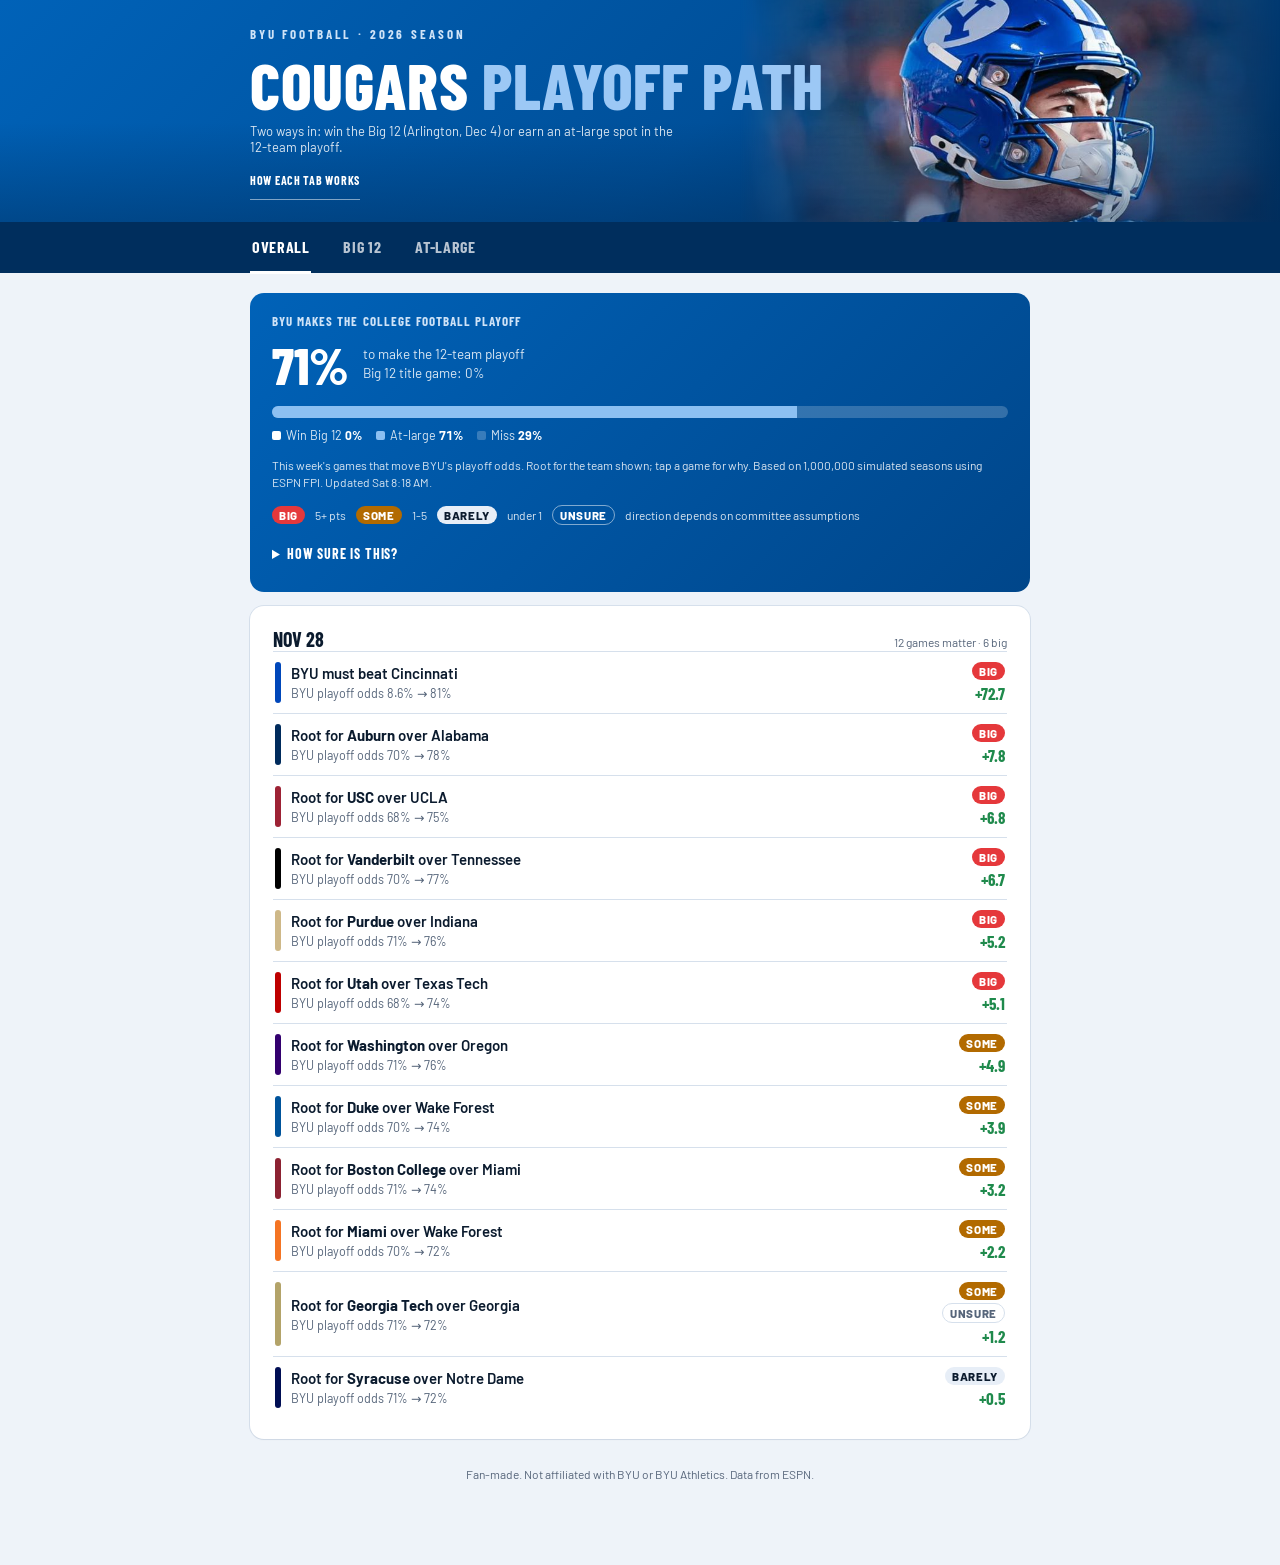
==== commit fd93fc33: "Refresh odds data" ====
--- a/docs/index.html
+++ b/docs/index.html
@@ -551,7 +551,7 @@
   for(const w of lv){ const g=[...Array(N).keys()].filter(t=>S.wins[t]===w); out.push(...(g.length>1?resolve(S,g,null):g)); if(out.length>=2) break; }
   return out.slice(0,2);
 }
-const SCORES0={"updatedAt":"2026-11-28T07:44:33.939Z","games":[{"h":"ARIZ","a":"TCU","hs":29,"as":28,"state":"post","detail":"Final","start":"2026-11-07T03:15Z"},{"h":"UTAH","a":"BYU","hs":28,"as":20,"state":"post","detail":"Final","start":"2026-11-07T17:00Z"},{"h":"TTU","a":"WVU","hs":53,"as":48,"state":"post","detail":"Final","start":"2026-11-08T02:30Z"},{"h":"HOU","a":"CIN","hs":31,"as":24,"state":"post","detail":"Final","start":"2026-11-07T20:30Z"},{"h":"BAY","a":"ISU","hs":42,"as":31,"state":"post","detail":"Final","start":"2026-11-07T17:00Z"},{"h":"KSU","a":"OKST","hs":28,"as":66,"state":"post","detail":"Final","start":"2026-11-07T18:00Z"},{"h":"KU","a":"UCF","hs":32,"as":33,"state":"post","detail":"Final","start":"2026-11-07T20:45Z"},{"h":"ASU","a":"COLO","hs":20,"as":10,"state":"post","detail":"Final","start":"2026-11-08T00:30Z"},{"h":"COLO","a":"HOU","hs":42,"as":32,"state":"post","detail":"Final","start":"2026-11-14T03:15Z"},{"h":"ARIZ","a":"UTAH","hs":39,"as":40,"state":"post","detail":"Final","start":"2026-11-15T03:30Z"},{"h":"BYU","a":"BAY","hs":28,"as":7,"state":"post","detail":"Final","start":"2026-11-15T00:00Z"},{"h":"OKST","a":"TTU","hs":27,"as":52,"state":"post","detail":"Final","start":"2026-11-15T02:30Z"},{"h":"ISU","a":"CIN","hs":41,"as":13,"state":"post","detail":"Final","start":"2026-11-14T17:00Z"},{"h":"TCU","a":"KSU","hs":20,"as":10,"state":"post","detail":"Final","start":"2026-11-14T19:00Z"},{"h":"WVU","a":"KU","hs":14,"as":37,"state":"post","detail":"Final","start":"2026-11-14T20:30Z"},{"h":"UCF","a":"ASU","hs":13,"as":26,"state":"post","detail":"Final","start":"2026-11-14T22:30Z"},{"h":"UCF","a":"ISU","hs":48,"as":17,"state":"post","detail":"Final","start":"2026-11-20T23:00Z"},{"h":"TCU","a":"UTAH","hs":17,"as":38,"state":"post","detail":"Final","start":"2026-11-22T02:00Z"},{"h":"KU","a":"BYU","hs":29,"as":31,"state":"post","detail":"Final/3OT","start":"2026-11-21T17:00Z"},{"h":"BAY","a":"TTU","hs":10,"as":20,"state":"post","detail":"Final","start":"2026-11-21T20:30Z"},{"h":"KSU","a":"ARIZ","hs":28,"as":35,"state":"post","detail":"Final/OT","start":"2026-11-22T00:00Z"},{"h":"WVU","a":"HOU","hs":31,"as":34,"state":"post","detail":"Final","start":"2026-11-21T18:00Z"},{"h":"CIN","a":"COLO","hs":35,"as":28,"state":"post","detail":"Final","start":"2026-11-21T17:00Z"},{"h":"ASU","a":"OKST","hs":27,"as":30,"state":"post","detail":"Final/OT","start":"2026-11-22T03:30Z"},{"h":"UTAH","a":"WVU","hs":52,"as":28,"state":"in","detail":"1:53 - 4th","start":"2026-11-28T02:00Z"},{"h":"COLO","a":"UCF","hs":0,"as":0,"state":"pre","detail":"11/28 - 2:00 PM EST","start":"2026-11-28T19:00Z"},{"h":"ISU","a":"KSU","hs":0,"as":0,"state":"pre","detail":"11/28 - 2:00 PM EST","start":"2026-11-28T19:00Z"},{"h":"BYU","a":"CIN","hs":0,"as":0,"state":"pre","detail":"11/28 - 3:30 PM EST","start":"2026-11-28T20:30Z"},{"h":"OKST","a":"KU","hs":0,"as":0,"state":"pre","detail":"11/28 - 6:15 PM EST","start":"2026-11-28T23:15Z"},{"h":"ARIZ","a":"ASU","hs":0,"as":0,"state":"pre","detail":"11/28 - 9:00 PM EST","start":"2026-11-29T02:00Z"},{"h":"HOU","a":"BAY","hs":0,"as":0,"state":"pre","detail":"11/28 - 9:30 PM EST","start":"2026-11-29T02:30Z"},{"h":"TTU","a":"TCU","hs":48,"as":27,"state":"post","detail":"Final","start":"2026-11-27T01:00Z"},{"h":"SYR","a":"ND","hs":0,"as":0,"state":"pre","detail":"11/28 - 12:00 PM EST","start":"2026-11-28T17:00Z","nat":true},{"h":"MIA","a":"BC","hs":0,"as":0,"state":"pre","detail":"11/28 - 12:00 PM EST","start":"2026-11-28T17:00Z","nat":true},{"h":"UK","a":"LOU","hs":0,"as":0,"state":"pre","detail":"11/28 - 12:00 PM EST","start":"2026-11-28T17:00Z","nat":true},{"h":"OSU","a":"MICH","hs":0,"as":0,"state":"pre","detail":"11/28 - 12:00 PM EST","start":"2026-11-28T17:00Z","nat":true},{"h":"UNC","a":"NCSU","hs":0,"as":0,"state":"pre","detail":"11/28 - 12:00 PM EST","start":"2026-11-28T17:00Z","nat":true},{"h":"WYO","a":"CONN","hs":0,"as":0,"state":"pre","detail":"11/28 - 12:00 PM EST","start":"2026-11-28T17:00Z","nat":true},{"h":"CLT","a":"NAVY","hs":0,"as":0,"state":"pre","detail":"11/28 - 12:00 PM EST","start":"2026-11-28T17:00Z","nat":true},{"h":"BALL","a":"CMU","hs":0,"as":0,"state":"pre","detail":"11/28 - 12:00 PM EST","start":"2026-11-28T17:00Z","nat":true},{"h":"GASO","a":"LT","hs":0,"as":0,"state":"pre","detail":"11/28 - 12:00 PM EST","start":"2026-11-28T17:00Z","nat":true},{"h":"NU","a":"ILL","hs":0,"as":0,"state":"pre","detail":"11/28 - 12:30 PM EST","start":"2026-11-28T17:30Z","nat":true},{"h":"ARK","a":"LSU","hs":0,"as":0,"state":"pre","detail":"11/28 - 12:45 PM EST","start":"2026-11-28T17:45Z","nat":true},{"h":"ECU","a":"FAU","hs":0,"as":0,"state":"pre","detail":"11/28 - 1:00 PM EST","start":"2026-11-28T18:00Z","nat":true},{"h":"WKU","a":"KENN","hs":0,"as":0,"state":"pre","detail":"11/28 - 1:00 PM EST","start":"2026-11-28T18:00Z","nat":true},{"h":"ULM","a":"MRSH","hs":0,"as":0,"state":"pre","detail":"11/28 - 1:00 PM EST","start":"2026-11-28T18:00Z","nat":true},{"h":"ODU","a":"USM","hs":0,"as":0,"state":"pre","detail":"11/28 - 1:00 PM EST","start":"2026-11-28T18:00Z","nat":true},{"h":"RICE","a":"ARMY","hs":0,"as":0,"state":"pre","detail":"11/28 - 2:00 PM EST","start":"2026-11-28T19:00Z","nat":true},{"h":"JMU","a":"CCU","hs":0,"as":0,"state":"pre","detail":"11/28 - 2:00 PM EST","start":"2026-11-28T19:00Z","nat":true},{"h":"GAST","a":"UL","hs":0,"as":0,"state":"pre","detail":"11/28 - 2:00 PM EST","start":"2026-11-28T19:00Z","nat":true},{"h":"MOST","a":"LIB","hs":0,"as":0,"state":"pre","detail":"11/28 - 2:00 PM EST","start":"2026-11-28T19:00Z","nat":true},{"h":"FIU","a":"SHSU","hs":0,"as":0,"state":"pre","detail":"11/28 - 2:00 PM EST","start":"2026-11-28T19:00Z","nat":true},{"h":"MTSU","a":"NMSU","hs":0,"as":0,"state":"pre","detail":"11/28 - 2:00 PM EST","start":"2026-11-28T19:00Z","nat":true},{"h":"CLEM","a":"SC","hs":0,"as":0,"state":"pre","detail":"11/28 - 3:00 PM EST","start":"2026-11-28T20:00Z","nat":true},{"h":"VT","a":"UVA","hs":0,"as":0,"state":"pre","detail":"11/28 - 3:00 PM EST","start":"2026-11-28T20:00Z","nat":true},{"h":"ARST","a":"TROY","hs":0,"as":0,"state":"pre","detail":"11/28 - 3:00 PM EST","start":"2026-11-28T20:00Z","nat":true},{"h":"UGA","a":"GT","hs":0,"as":0,"state":"pre","detail":"11/28 - 3:30 PM EST","start":"2026-11-28T20:30Z","nat":true},{"h":"WAKE","a":"DUKE","hs":0,"as":0,"state":"pre","detail":"11/28 - 3:30 PM EST","start":"2026-11-28T20:30Z","nat":true},{"h":"UCLA","a":"USC","hs":0,"as":0,"state":"pre","detail":"11/28 - 3:30 PM EST","start":"2026-11-28T20:30Z","nat":true},{"h":"STAN","a":"SMU","hs":0,"as":0,"state":"pre","detail":"11/28 - 3:30 PM EST","start":"2026-11-28T20:30Z","nat":true},{"h":"MD","a":"PSU","hs":0,"as":0,"state":"pre","detail":"11/28 - 3:30 PM EST","start":"2026-11-28T20:30Z","nat":true},{"h":"USF","a":"TULN","hs":0,"as":0,"state":"pre","detail":"11/28 - 3:30 PM EST","start":"2026-11-28T20:30Z","nat":true},{"h":"NIU","a":"UTEP","hs":0,"as":0,"state":"pre","detail":"11/28 - 3:30 PM EST","start":"2026-11-28T20:30Z","nat":true},{"h":"BGSU","a":"MASS","hs":0,"as":0,"state":"pre","detail":"11/28 - 3:30 PM EST","start":"2026-11-28T20:30Z","nat":true},{"h":"DEL","a":"JXST","hs":0,"as":0,"state":"pre","detail":"11/28 - 3:30 PM EST","start":"2026-11-28T20:30Z","nat":true},{"h":"UNT","a":"UAB","hs":0,"as":0,"state":"pre","detail":"11/28 - 4:00 PM EST","start":"2026-11-28T21:00Z","nat":true},{"h":"MIZ","a":"OU","hs":0,"as":0,"state":"pre","detail":"11/28 - 4:15 PM EST","start":"2026-11-28T21:15Z","nat":true},{"h":"RUTG","a":"MSU","hs":0,"as":0,"state":"pre","detail":"11/28 - 4:15 PM EST","start":"2026-11-28T21:15Z","nat":true},{"h":"CSU","a":"BOIS","hs":0,"as":0,"state":"pre","detail":"11/28 - 6:00 PM EST","start":"2026-11-28T23:00Z","nat":true},{"h":"WSU","a":"SDSU","hs":0,"as":0,"state":"pre","detail":"11/28 - 6:30 PM EST","start":"2026-11-28T23:30Z","nat":true},{"h":"VAN","a":"TENN","hs":0,"as":0,"state":"pre","detail":"11/28 - 7:00 PM EST","start":"2026-11-29T00:00Z","nat":true},{"h":"IU","a":"PUR","hs":0,"as":0,"state":"pre","detail":"11/28 - 7:00 PM EST","start":"2026-11-29T00:00Z","nat":true},{"h":"ALA","a":"AUB","hs":0,"as":0,"state":"pre","detail":"11/28 - 7:30 PM EST","start":"2026-11-29T00:30Z","nat":true},{"h":"ORE","a":"WASH","hs":0,"as":0,"state":"pre","detail":"11/28 - 7:30 PM EST","start":"2026-11-29T00:30Z","nat":true},{"h":"CAL","a":"PITT","hs":0,"as":0,"state":"pre","detail":"11/28 - 7:30 PM EST","start":"2026-11-29T00:30Z","nat":true},{"h":"UNLV","a":"NEV","hs":0,"as":0,"state":"pre","detail":"11/28 - 9:00 PM EST","start":"2026-11-29T02:00Z","nat":true},{"h":"USU","a":"TXST","hs":0,"as":0,"state":"pre","detail":"11/28 - 9:30 PM EST","start":"2026-11-29T02:30Z","nat":true},{"h":"FRES","a":"ORST","hs":0,"as":0,"state":"pre","detail":"11/28 - 10:00 PM EST","start":"2026-11-29T03:00Z","nat":true},{"h":"HAW","a":"SAC","hs":0,"as":0,"state":"pre","detail":"11/28 - 11:00 PM EST","start":"2026-11-29T04:00Z","nat":true},{"h":"TA&M","a":"TEX","hs":6,"as":16,"state":"post","detail":"Final","start":"2026-11-28T00:30Z","nat":true},{"h":"IOWA","a":"NEB","hs":31,"as":7,"state":"post","detail":"Final","start":"2026-11-27T17:08Z","nat":true},{"h":"FSU","a":"FLA","hs":10,"as":26,"state":"post","detail":"Final","start":"2026-11-27T20:30Z","nat":true},{"h":"MISS","a":"MSST","hs":41,"as":17,"state":"post","detail":"Final","start":"2026-11-27T17:00Z","nat":true},{"h":"UTSA","a":"TLSA","hs":28,"as":22,"state":"post","detail":"Final","start":"2026-11-27T17:00Z","nat":true},{"h":"AKR","a":"BUFF","hs":9,"as":17,"state":"post","detail":"Final","start":"2026-11-27T17:00Z","nat":true},{"h":"OHIO","a":"TOL","hs":31,"as":34,"state":"post","detail":"Final","start":"2026-11-27T17:00Z","nat":true},{"h":"USA","a":"APP","hs":20,"as":13,"state":"post","detail":"Final","start":"2026-11-27T20:00Z","nat":true},{"h":"MEM","a":"TEM","hs":31,"as":35,"state":"post","detail":"Final","start":"2026-11-27T20:30Z","nat":true},{"h":"SJSU","a":"NDSU","hs":31,"as":38,"state":"post","detail":"Final","start":"2026-11-27T20:30Z","nat":true},{"h":"UNM","a":"AFA","hs":42,"as":19,"state":"post","detail":"Final","start":"2026-11-27T21:30Z","nat":true},{"h":"WIS","a":"MINN","hs":28,"as":5,"state":"post","detail":"Final","start":"2026-11-28T00:30Z","nat":true}]};
+const SCORES0={"updatedAt":"2026-11-28T08:15:41.477Z","games":[{"h":"ARIZ","a":"TCU","hs":29,"as":28,"state":"post","detail":"Final","start":"2026-11-07T03:15Z"},{"h":"UTAH","a":"BYU","hs":28,"as":20,"state":"post","detail":"Final","start":"2026-11-07T17:00Z"},{"h":"TTU","a":"WVU","hs":53,"as":48,"state":"post","detail":"Final","start":"2026-11-08T02:30Z"},{"h":"HOU","a":"CIN","hs":31,"as":24,"state":"post","detail":"Final","start":"2026-11-07T20:30Z"},{"h":"BAY","a":"ISU","hs":42,"as":31,"state":"post","detail":"Final","start":"2026-11-07T17:00Z"},{"h":"KSU","a":"OKST","hs":28,"as":66,"state":"post","detail":"Final","start":"2026-11-07T18:00Z"},{"h":"KU","a":"UCF","hs":32,"as":33,"state":"post","detail":"Final","start":"2026-11-07T20:45Z"},{"h":"ASU","a":"COLO","hs":20,"as":10,"state":"post","detail":"Final","start":"2026-11-08T00:30Z"},{"h":"COLO","a":"HOU","hs":42,"as":32,"state":"post","detail":"Final","start":"2026-11-14T03:15Z"},{"h":"ARIZ","a":"UTAH","hs":39,"as":40,"state":"post","detail":"Final","start":"2026-11-15T03:30Z"},{"h":"BYU","a":"BAY","hs":28,"as":7,"state":"post","detail":"Final","start":"2026-11-15T00:00Z"},{"h":"OKST","a":"TTU","hs":27,"as":52,"state":"post","detail":"Final","start":"2026-11-15T02:30Z"},{"h":"ISU","a":"CIN","hs":41,"as":13,"state":"post","detail":"Final","start":"2026-11-14T17:00Z"},{"h":"TCU","a":"KSU","hs":20,"as":10,"state":"post","detail":"Final","start":"2026-11-14T19:00Z"},{"h":"WVU","a":"KU","hs":14,"as":37,"state":"post","detail":"Final","start":"2026-11-14T20:30Z"},{"h":"UCF","a":"ASU","hs":13,"as":26,"state":"post","detail":"Final","start":"2026-11-14T22:30Z"},{"h":"UCF","a":"ISU","hs":48,"as":17,"state":"post","detail":"Final","start":"2026-11-20T23:00Z"},{"h":"TCU","a":"UTAH","hs":17,"as":38,"state":"post","detail":"Final","start":"2026-11-22T02:00Z"},{"h":"KU","a":"BYU","hs":29,"as":31,"state":"post","detail":"Final/3OT","start":"2026-11-21T17:00Z"},{"h":"BAY","a":"TTU","hs":10,"as":20,"state":"post","detail":"Final","start":"2026-11-21T20:30Z"},{"h":"KSU","a":"ARIZ","hs":28,"as":35,"state":"post","detail":"Final/OT","start":"2026-11-22T00:00Z"},{"h":"WVU","a":"HOU","hs":31,"as":34,"state":"post","detail":"Final","start":"2026-11-21T18:00Z"},{"h":"CIN","a":"COLO","hs":35,"as":28,"state":"post","detail":"Final","start":"2026-11-21T17:00Z"},{"h":"ASU","a":"OKST","hs":27,"as":30,"state":"post","detail":"Final/OT","start":"2026-11-22T03:30Z"},{"h":"COLO","a":"UCF","hs":0,"as":0,"state":"pre","detail":"11/28 - 2:00 PM EST","start":"2026-11-28T19:00Z"},{"h":"ISU","a":"KSU","hs":0,"as":0,"state":"pre","detail":"11/28 - 2:00 PM EST","start":"2026-11-28T19:00Z"},{"h":"BYU","a":"CIN","hs":0,"as":0,"state":"pre","detail":"11/28 - 3:30 PM EST","start":"2026-11-28T20:30Z"},{"h":"OKST","a":"KU","hs":0,"as":0,"state":"pre","detail":"11/28 - 6:15 PM EST","start":"2026-11-28T23:15Z"},{"h":"ARIZ","a":"ASU","hs":0,"as":0,"state":"pre","detail":"11/28 - 9:00 PM EST","start":"2026-11-29T02:00Z"},{"h":"HOU","a":"BAY","hs":0,"as":0,"state":"pre","detail":"11/28 - 9:30 PM EST","start":"2026-11-29T02:30Z"},{"h":"TTU","a":"TCU","hs":48,"as":27,"state":"post","detail":"Final","start":"2026-11-27T01:00Z"},{"h":"UTAH","a":"WVU","hs":52,"as":28,"state":"post","detail":"Final","start":"2026-11-28T02:00Z"},{"h":"SYR","a":"ND","hs":0,"as":0,"state":"pre","detail":"11/28 - 12:00 PM EST","start":"2026-11-28T17:00Z","nat":true},{"h":"MIA","a":"BC","hs":0,"as":0,"state":"pre","detail":"11/28 - 12:00 PM EST","start":"2026-11-28T17:00Z","nat":true},{"h":"UK","a":"LOU","hs":0,"as":0,"state":"pre","detail":"11/28 - 12:00 PM EST","start":"2026-11-28T17:00Z","nat":true},{"h":"OSU","a":"MICH","hs":0,"as":0,"state":"pre","detail":"11/28 - 12:00 PM EST","start":"2026-11-28T17:00Z","nat":true},{"h":"UNC","a":"NCSU","hs":0,"as":0,"state":"pre","detail":"11/28 - 12:00 PM EST","start":"2026-11-28T17:00Z","nat":true},{"h":"WYO","a":"CONN","hs":0,"as":0,"state":"pre","detail":"11/28 - 12:00 PM EST","start":"2026-11-28T17:00Z","nat":true},{"h":"CLT","a":"NAVY","hs":0,"as":0,"state":"pre","detail":"11/28 - 12:00 PM EST","start":"2026-11-28T17:00Z","nat":true},{"h":"BALL","a":"CMU","hs":0,"as":0,"state":"pre","detail":"11/28 - 12:00 PM EST","start":"2026-11-28T17:00Z","nat":true},{"h":"GASO","a":"LT","hs":0,"as":0,"state":"pre","detail":"11/28 - 12:00 PM EST","start":"2026-11-28T17:00Z","nat":true},{"h":"NU","a":"ILL","hs":0,"as":0,"state":"pre","detail":"11/28 - 12:30 PM EST","start":"2026-11-28T17:30Z","nat":true},{"h":"ARK","a":"LSU","hs":0,"as":0,"state":"pre","detail":"11/28 - 12:45 PM EST","start":"2026-11-28T17:45Z","nat":true},{"h":"ECU","a":"FAU","hs":0,"as":0,"state":"pre","detail":"11/28 - 1:00 PM EST","start":"2026-11-28T18:00Z","nat":true},{"h":"WKU","a":"KENN","hs":0,"as":0,"state":"pre","detail":"11/28 - 1:00 PM EST","start":"2026-11-28T18:00Z","nat":true},{"h":"ULM","a":"MRSH","hs":0,"as":0,"state":"pre","detail":"11/28 - 1:00 PM EST","start":"2026-11-28T18:00Z","nat":true},{"h":"ODU","a":"USM","hs":0,"as":0,"state":"pre","detail":"11/28 - 1:00 PM EST","start":"2026-11-28T18:00Z","nat":true},{"h":"RICE","a":"ARMY","hs":0,"as":0,"state":"pre","detail":"11/28 - 2:00 PM EST","start":"2026-11-28T19:00Z","nat":true},{"h":"JMU","a":"CCU","hs":0,"as":0,"state":"pre","detail":"11/28 - 2:00 PM EST","start":"2026-11-28T19:00Z","nat":true},{"h":"GAST","a":"UL","hs":0,"as":0,"state":"pre","detail":"11/28 - 2:00 PM EST","start":"2026-11-28T19:00Z","nat":true},{"h":"MOST","a":"LIB","hs":0,"as":0,"state":"pre","detail":"11/28 - 2:00 PM EST","start":"2026-11-28T19:00Z","nat":true},{"h":"FIU","a":"SHSU","hs":0,"as":0,"state":"pre","detail":"11/28 - 2:00 PM EST","start":"2026-11-28T19:00Z","nat":true},{"h":"MTSU","a":"NMSU","hs":0,"as":0,"state":"pre","detail":"11/28 - 2:00 PM EST","start":"2026-11-28T19:00Z","nat":true},{"h":"CLEM","a":"SC","hs":0,"as":0,"state":"pre","detail":"11/28 - 3:00 PM EST","start":"2026-11-28T20:00Z","nat":true},{"h":"VT","a":"UVA","hs":0,"as":0,"state":"pre","detail":"11/28 - 3:00 PM EST","start":"2026-11-28T20:00Z","nat":true},{"h":"ARST","a":"TROY","hs":0,"as":0,"state":"pre","detail":"11/28 - 3:00 PM EST","start":"2026-11-28T20:00Z","nat":true},{"h":"UGA","a":"GT","hs":0,"as":0,"state":"pre","detail":"11/28 - 3:30 PM EST","start":"2026-11-28T20:30Z","nat":true},{"h":"WAKE","a":"DUKE","hs":0,"as":0,"state":"pre","detail":"11/28 - 3:30 PM EST","start":"2026-11-28T20:30Z","nat":true},{"h":"UCLA","a":"USC","hs":0,"as":0,"state":"pre","detail":"11/28 - 3:30 PM EST","start":"2026-11-28T20:30Z","nat":true},{"h":"STAN","a":"SMU","hs":0,"as":0,"state":"pre","detail":"11/28 - 3:30 PM EST","start":"2026-11-28T20:30Z","nat":true},{"h":"MD","a":"PSU","hs":0,"as":0,"state":"pre","detail":"11/28 - 3:30 PM EST","start":"2026-11-28T20:30Z","nat":true},{"h":"USF","a":"TULN","hs":0,"as":0,"state":"pre","detail":"11/28 - 3:30 PM EST","start":"2026-11-28T20:30Z","nat":true},{"h":"NIU","a":"UTEP","hs":0,"as":0,"state":"pre","detail":"11/28 - 3:30 PM EST","start":"2026-11-28T20:30Z","nat":true},{"h":"BGSU","a":"MASS","hs":0,"as":0,"state":"pre","detail":"11/28 - 3:30 PM EST","start":"2026-11-28T20:30Z","nat":true},{"h":"DEL","a":"JXST","hs":0,"as":0,"state":"pre","detail":"11/28 - 3:30 PM EST","start":"2026-11-28T20:30Z","nat":true},{"h":"UNT","a":"UAB","hs":0,"as":0,"state":"pre","detail":"11/28 - 4:00 PM EST","start":"2026-11-28T21:00Z","nat":true},{"h":"MIZ","a":"OU","hs":0,"as":0,"state":"pre","detail":"11/28 - 4:15 PM EST","start":"2026-11-28T21:15Z","nat":true},{"h":"RUTG","a":"MSU","hs":0,"as":0,"state":"pre","detail":"11/28 - 4:15 PM EST","start":"2026-11-28T21:15Z","nat":true},{"h":"CSU","a":"BOIS","hs":0,"as":0,"state":"pre","detail":"11/28 - 6:00 PM EST","start":"2026-11-28T23:00Z","nat":true},{"h":"WSU","a":"SDSU","hs":0,"as":0,"state":"pre","detail":"11/28 - 6:30 PM EST","start":"2026-11-28T23:30Z","nat":true},{"h":"VAN","a":"TENN","hs":0,"as":0,"state":"pre","detail":"11/28 - 7:00 PM EST","start":"2026-11-29T00:00Z","nat":true},{"h":"IU","a":"PUR","hs":0,"as":0,"state":"pre","detail":"11/28 - 7:00 PM EST","start":"2026-11-29T00:00Z","nat":true},{"h":"ALA","a":"AUB","hs":0,"as":0,"state":"pre","detail":"11/28 - 7:30 PM EST","start":"2026-11-29T00:30Z","nat":true},{"h":"ORE","a":"WASH","hs":0,"as":0,"state":"pre","detail":"11/28 - 7:30 PM EST","start":"2026-11-29T00:30Z","nat":true},{"h":"CAL","a":"PITT","hs":0,"as":0,"state":"pre","detail":"11/28 - 7:30 PM EST","start":"2026-11-29T00:30Z","nat":true},{"h":"UNLV","a":"NEV","hs":0,"as":0,"state":"pre","detail":"11/28 - 9:00 PM EST","start":"2026-11-29T02:00Z","nat":true},{"h":"USU","a":"TXST","hs":0,"as":0,"state":"pre","detail":"11/28 - 9:30 PM EST","start":"2026-11-29T02:30Z","nat":true},{"h":"FRES","a":"ORST","hs":0,"as":0,"state":"pre","detail":"11/28 - 10:00 PM EST","start":"2026-11-29T03:00Z","nat":true},{"h":"HAW","a":"SAC","hs":0,"as":0,"state":"pre","detail":"11/28 - 11:00 PM EST","start":"2026-11-29T04:00Z","nat":true},{"h":"TA&M","a":"TEX","hs":6,"as":16,"state":"post","detail":"Final","start":"2026-11-28T00:30Z","nat":true},{"h":"IOWA","a":"NEB","hs":31,"as":7,"state":"post","detail":"Final","start":"2026-11-27T17:08Z","nat":true},{"h":"FSU","a":"FLA","hs":10,"as":26,"state":"post","detail":"Final","start":"2026-11-27T20:30Z","nat":true},{"h":"MISS","a":"MSST","hs":41,"as":17,"state":"post","detail":"Final","start":"2026-11-27T17:00Z","nat":true},{"h":"UTSA","a":"TLSA","hs":28,"as":22,"state":"post","detail":"Final","start":"2026-11-27T17:00Z","nat":true},{"h":"AKR","a":"BUFF","hs":9,"as":17,"state":"post","detail":"Final","start":"2026-11-27T17:00Z","nat":true},{"h":"OHIO","a":"TOL","hs":31,"as":34,"state":"post","detail":"Final","start":"2026-11-27T17:00Z","nat":true},{"h":"USA","a":"APP","hs":20,"as":13,"state":"post","detail":"Final","start":"2026-11-27T20:00Z","nat":true},{"h":"MEM","a":"TEM","hs":31,"as":35,"state":"post","detail":"Final","start":"2026-11-27T20:30Z","nat":true},{"h":"SJSU","a":"NDSU","hs":31,"as":38,"state":"post","detail":"Final","start":"2026-11-27T20:30Z","nat":true},{"h":"UNM","a":"AFA","hs":42,"as":19,"state":"post","detail":"Final","start":"2026-11-27T21:30Z","nat":true},{"h":"WIS","a":"MINN","hs":28,"as":5,"state":"post","detail":"Final","start":"2026-11-28T00:30Z","nat":true}]};
 const FPI0={"ASU":3.9,"ARIZ":12.2,"COLO":0,"ISU":2.3,"OKST":11.7,"BAY":10.2,"HOU":11.4,"BYU":15.4,"UTAH":19.3,"WVU":1.2,"UCF":4,"CIN":2.6,"KU":6.6,"KSU":1.9,"TCU":6.2,"TTU":17.6};
 // ---- favorites ----
 const POWER=FPI0;
@@ -680,9 +680,9 @@
 setInterval(()=>{ if(!POLLING&&gameDay()){ POLLING=true; loop(); } },600000);
 document.addEventListener("visibilitychange",()=>{ if(!document.hidden) liveScores(!gameDay()); });
 setTimeout(()=>{ loop(); modelData(); },0); setInterval(modelData,120000);
-const PATHS={"games":[["UTAH","WVU",0.9284],["ARIZ","ASU",0.784],["BYU","CIN",0.8659],["COLO","UCF",0.4573],["HOU","BAY",0.5987],["ISU","KSU",0.5848],["OKST","KU",0.7039]],"baseWins":[8,6,8,5,4,5,5,4,4,3,3,3,2,2,2,1],"finals":["ARIZ|TCU","UTAH|BYU","TTU|WVU","HOU|CIN","BAY|ISU","KSU|OKST","KU|UCF","ASU|COLO","COLO|HOU","ARIZ|UTAH","BYU|BAY","OKST|TTU","ISU|CIN","TCU|KSU","WVU|KU","UCF|ASU","UCF|ISU","TCU|UTAH","KU|BYU","BAY|TTU","KSU|ARIZ","WVU|HOU","CIN|COLO","ASU|OKST","TTU|TCU","TA&M|TEX","IOWA|NEB","FSU|FLA","MISS|MSST","UTSA|TLSA","AKR|BUFF","OHIO|TOL","USA|APP","MEM|TEM","SJSU|NDSU","UNM|AFA","WIS|MINN"],"title":[0,0,0,0,0,0,0,0,0,0,0,0,0,0,0,0],"seed1":[0,0,0,0,0,0,0,0,0,0,0,0,0,0,0,0],"cnt":[0,0,0,0,0,0,0,0,0,0,0,0,0,0,0,0],"pair":[[0,0,0,0,0,0,0,0,0,0,0,0,0,0,0,0],[0,0,0,0,0,0,0,0,0,0,0,0,0,0,0,0],[0,0,0,0,0,0,0,0,0,0,0,0,0,0,0,0],[0,0,0,0,0,0,0,0,0,0,0,0,0,0,0,0],[0,0,0,0,0,0,0,0,0,0,0,0,0,0,0,0],[0,0,0,0,0,0,0,0,0,0,0,0,0,0,0,0],[0,0,0,0,0,0,0,0,0,0,0,0,0,0,0,0],[0,0,0,0,0,0,0,0,0,0,0,0,0,0,0,0],[0,0,0,0,0,0,0,0,0,0,0,0,0,0,0,0],[0,0,0,0,0,0,0,0,0,0,0,0,0,0,0,0],[0,0,0,0,0,0,0,0,0,0,0,0,0,0,0,0],[0,0,0,0,0,0,0,0,0,0,0,0,0,0,0,0],[0,0,0,0,0,0,0,0,0,0,0,0,0,0,0,0],[0,0,0,0,0,0,0,0,0,0,0,0,0,0,0,0],[0,0,0,0,0,0,0,0,0,0,0,0,0,0,0,0],[0,0,0,0,0,0,0,0,0,0,0,0,0,0,0,0]],"pat":[[0,0,0,0,0,0,0,0,0,0,0,0,0,0,0,0],[0,0,0,0,0,0,0,0,0,0,0,0,0,0,0,0],[0,0,0,0,0,0,0,0,0,0,0,0,0,0,0,0],[0,0,0,0,0,0,0,0,0,0,0,0,0,0,0,0],[0,0,0,0,0,0,0,0,0,0,0,0,0,0,0,0],[0,0,0,0,0,0,0,0,0,0,0,0,0,0,0,0],[0,0,0,0,0,0,0,0,0,0,0,0,0,0,0,0],[0,0,0,0,0,0,0,0,0,0,0,0,0,0,0,0],[0,0,0,0,0,0,0,0,0,0,0,0,0,0,0,0],[0,0,0,0,0,0,0,0,0,0,0,0,0,0,0,0],[0,0,0,0,0,0,0,0,0,0,0,0,0,0,0,0],[0,0,0,0,0,0,0,0,0,0,0,0,0,0,0,0],[0,0,0,0,0,0,0,0,0,0,0,0,0,0,0,0],[0,0,0,0,0,0,0,0,0,0,0,0,0,0,0,0],[0,0,0,0,0,0,0,0,0,0,0,0,0,0,0,0],[0,0,0,0,0,0,0,0,0,0,0,0,0,0,0,0]],"condH":[[0,0,0,0,0,0,0],[0,0,0,0,0,0,0],[0,0,0,0,0,0,0],[0,0,0,0,0,0,0],[0,0,0,0,0,0,0],[0,0,0,0,0,0,0],[0,0,0,0,0,0,0],[0,0,0,0,0,0,0],[0,0,0,0,0,0,0],[0,0,0,0,0,0,0],[0,0,0,0,0,0,0],[0,0,0,0,0,0,0],[0,0,0,0,0,0,0],[0,0,0,0,0,0,0],[0,0,0,0,0,0,0],[0,0,0,0,0,0,0]],"computedAt":"2026-11-28T07:45:02.263Z","rivals":[[1,2,3,4,5],[0,2,3,4,5],[0,1,3,4,5],[0,1,2,4,5],[0,1,2,3,5],[0,1,2,3,4],[0,1,2,3,4],[0,1,2,3,4],[0,1,2,3,4],[0,1,2,3,4],[0,1,2,3,4],[0,1,2,3,4],[0,1,2,3,4],[0,1,2,3,4],[0,1,2,3,4],[0,1,2,3,4]],"tracked":[0,0,0,0,0,0,0,0,0,0,0,0,0,0,0,0],"gamesLeft":[1,1,0,1,1,1,1,1,1,1,1,0,1,1,1,1],"cells":[[],[],[],[],[],[],[],[],[],[],[],[],[],[],[],[]]};
-const WEEKLY0={"computedAt":"2026-11-28T07:47:43.107Z","weeks":[{"label":"Nov 28","release":"Dec 1","releaseDate":"2026-12-01","source":"sim","byuAvg":10.3,"byuTop12":0.7664,"dist":[0,0.0003,0.0017,0.0065,0.0185,0.0355,0.0573,0.0827,0.1046,0.1192,0.121,0.1168,0.1023,0.0834,0.0573,0.0291,0.0197,0.0136,0.0098,0.0071,0.0049,0.0033,0.0021,0.0013,0.0008,0.0004,0.0003,0.0001,0.0001,0,0,0,0,0,0,0,0,0,0,0,0],"games":[{"id":"401856757","h":"ALA","a":"AUB","p":0.886,"date":"2026-11-29T00:30Z","rH":10.367,"rA":9.8,"tH":0.761,"tA":0.8088},{"id":"401856758","h":"ARK","a":"LSU","p":0.13,"date":"2026-11-28T17:45Z","rH":10.289,"rA":10.304,"tH":0.768,"tA":0.7662},{"id":"401856760","h":"UGA","a":"GT","p":0.992,"date":"2026-11-28T20:30Z","rH":10.303,"rA":10.205,"tH":0.7665,"tA":0.7614},{"id":"401856761","h":"UK","a":"LOU","p":0.383,"date":"2026-11-28T17:00Z","rH":10.315,"rA":10.294,"tH":0.7661,"tA":0.7667},{"id":"401856763","h":"MIZ","a":"OU","p":0.511,"date":"2026-11-28T21:15Z","rH":10.282,"rA":10.323,"tH":0.7684,"tA":0.7644},{"id":"401856764","h":"CLEM","a":"SC","p":0.46,"date":"2026-11-28T20:00Z","rH":10.285,"rA":10.316,"tH":0.7675,"tA":0.7655},{"id":"401856765","h":"VAN","a":"TENN","p":0.142,"date":"2026-11-29T00:00Z","rH":9.742,"rA":10.395,"tH":0.8029,"tA":0.7604},{"id":"401856873","h":"ARIZ","a":"ASU","p":0.78,"date":"2026-11-29T02:00Z","rH":10.306,"rA":10.289,"tH":0.7666,"tA":0.7658},{"id":"401856874","h":"HOU","a":"BAY","p":0.604,"date":"2026-11-29T02:30Z","rH":10.32,"rA":10.275,"tH":0.7666,"tA":0.7662},{"id":"401856875","h":"COLO","a":"UCF","p":0.457,"date":"2026-11-28T19:00Z","rH":10.317,"rA":10.289,"tH":0.7655,"tA":0.7673},{"id":"401856876","h":"BYU","a":"CIN","p":0.863,"date":"2026-11-28T20:30Z","rH":9.46,"rA":15.622,"tH":0.8734,"tA":0.0908},{"id":"401856877","h":"OKST","a":"KU","p":0.707,"date":"2026-11-28T23:15Z","rH":10.313,"rA":10.275,"tH":0.7662,"tA":0.7672},{"id":"401856878","h":"ISU","a":"KSU","p":0.581,"date":"2026-11-28T19:00Z","rH":10.295,"rA":10.311,"tH":0.7666,"tA":0.7663},{"id":"401858311","h":"MIA","a":"BC","p":0.985,"date":"2026-11-28T17:00Z","rH":10.308,"rA":9.913,"tH":0.766,"tA":0.7952},{"id":"401858312","h":"WAKE","a":"DUKE","p":0.78,"date":"2026-11-28T20:30Z","rH":10.39,"rA":9.991,"tH":0.7578,"tA":0.7973},{"id":"401858313","h":"UNC","a":"NCSU","p":0.731,"date":"2026-11-28T17:00Z","rH":10.301,"rA":10.306,"tH":0.7666,"tA":0.7659},{"id":"401858314","h":"SYR","a":"ND","p":0.044,"date":"2026-11-28T17:00Z","rH":9.976,"rA":10.317,"tH":0.7816,"tA":0.7657},{"id":"401858315","h":"CAL","a":"PITT","p":0.202,"date":"2026-11-29T00:30Z","rH":10.303,"rA":10.302,"tH":0.7673,"tA":0.7662},{"id":"401858316","h":"STAN","a":"SMU","p":0.203,"date":"2026-11-28T20:30Z","rH":10.283,"rA":10.307,"tH":0.7658,"tA":0.7666},{"id":"401858317","h":"VT","a":"UVA","p":0.498,"date":"2026-11-28T20:00Z","rH":10.301,"rA":10.303,"tH":0.7666,"tA":0.7663},{"id":"401858537","h":"NU","a":"ILL","p":0.704,"date":"2026-11-28T17:30Z","rH":10.307,"rA":10.29,"tH":0.7661,"tA":0.7673},{"id":"401858538","h":"IU","a":"PUR","p":0.958,"date":"2026-11-29T00:00Z","rH":10.309,"rA":10.128,"tH":0.765,"tA":0.7999},{"id":"401858539","h":"MD","a":"PSU","p":0.207,"date":"2026-11-28T20:30Z","rH":10.285,"rA":10.306,"tH":0.7654,"tA":0.7667},{"id":"401858540","h":"OSU","a":"MICH","p":0.896,"date":"2026-11-28T17:00Z","rH":10.304,"rA":10.282,"tH":0.7663,"tA":0.7677},{"id":"401858541","h":"ORE","a":"WASH","p":0.872,"date":"2026-11-29T00:30Z","rH":10.338,"rA":10.06,"tH":0.7595,"tA":0.8135},{"id":"401858542","h":"RUTG","a":"MSU","p":0.412,"date":"2026-11-28T21:15Z","rH":10.302,"rA":10.302,"tH":0.7658,"tA":0.7669},{"id":"401858543","h":"UCLA","a":"USC","p":0.527,"date":"2026-11-28T20:30Z","rH":10.481,"rA":10.103,"tH":0.7441,"tA":0.7913},{"id":"401860926","h":"CSU","a":"BOIS","p":0.051,"date":"2026-11-28T23:00Z","rH":10.27,"rA":10.304,"tH":0.771,"tA":0.7662},{"id":"401860927","h":"FRES","a":"ORST","p":0.513,"date":"2026-11-29T03:00Z","rH":10.309,"rA":10.294,"tH":0.7661,"tA":0.7668},{"id":"401860928","h":"USU","a":"TXST","p":0.297,"date":"2026-11-29T02:30Z","rH":10.305,"rA":10.301,"tH":0.7647,"tA":0.7672},{"id":"401860929","h":"WSU","a":"SDSU","p":0.57,"date":"2026-11-28T23:30Z","rH":10.297,"rA":10.309,"tH":0.7667,"tA":0.7661},{"id":"401861969","h":"WYO","a":"CONN","p":0.383,"date":"2026-11-28T17:00Z","rH":10.297,"rA":10.305,"tH":0.7655,"tA":0.767},{"id":"401862837","h":"ECU","a":"FAU","p":0.62,"date":"2026-11-28T18:00Z","rH":10.297,"rA":10.31,"tH":0.7672,"tA":0.7652},{"id":"401862839","h":"USF","a":"TULN","p":0.672,"date":"2026-11-28T20:30Z","rH":10.307,"rA":10.292,"tH":0.7665,"tA":0.7663},{"id":"401862841","h":"RICE","a":"ARMY","p":0.265,"date":"2026-11-28T19:00Z","rH":10.3,"rA":10.303,"tH":0.7669,"tA":0.7663},{"id":"401862842","h":"CLT","a":"NAVY","p":0.135,"date":"2026-11-28T17:00Z","rH":10.301,"rA":10.302,"tH":0.7641,"tA":0.7668},{"id":"401862843","h":"UNT","a":"UAB","p":0.859,"date":"2026-11-28T21:00Z","rH":10.304,"rA":10.287,"tH":0.7662,"tA":0.7681},{"id":"401864547","h":"HAW","a":"SAC","p":0.939,"date":"2026-11-29T04:00Z","rH":10.302,"rA":10.303,"tH":0.7664,"tA":0.7665},{"id":"401864548","h":"UNLV","a":"NEV","p":0.678,"date":"2026-11-29T02:00Z","rH":10.302,"rA":10.302,"tH":0.7661,"tA":0.7672},{"id":"401864550","h":"NIU","a":"UTEP","p":0.717,"date":"2026-11-28T20:30Z","rH":10.311,"rA":10.279,"tH":0.766,"tA":0.7677},{"id":"401866474","h":"BALL","a":"CMU","p":0.355,"date":"2026-11-28T17:00Z","rH":10.289,"rA":10.309,"tH":0.7669,"tA":0.7662},{"id":"401866475","h":"BGSU","a":"MASS","p":0.536,"date":"2026-11-28T20:30Z","rH":10.294,"rA":10.311,"tH":0.7673,"tA":0.7655},{"id":"401869939","h":"ARST","a":"TROY","p":0.61,"date":"2026-11-28T20:00Z","rH":10.301,"rA":10.303,"tH":0.7664,"tA":0.7665},{"id":"401869947","h":"JMU","a":"CCU","p":0.886,"date":"2026-11-28T19:00Z","rH":10.307,"rA":10.264,"tH":0.7659,"tA":0.7709},{"id":"401869954","h":"GASO","a":"LT","p":0.515,"date":"2026-11-28T17:00Z","rH":10.296,"rA":10.308,"tH":0.7668,"tA":0.7661},{"id":"401869959","h":"GAST","a":"UL","p":0.4,"date":"2026-11-28T19:00Z","rH":10.291,"rA":10.309,"tH":0.7679,"tA":0.7655},{"id":"401870804","h":"WKU","a":"KENN","p":0.435,"date":"2026-11-28T18:00Z","rH":10.301,"rA":10.303,"tH":0.7669,"tA":0.7661},{"id":"401871062","h":"DEL","a":"JXST","p":0.514,"date":"2026-11-28T20:30Z","rH":10.306,"rA":10.298,"tH":0.7659,"tA":0.767},{"id":"401871063","h":"MOST","a":"LIB","p":0.106,"date":"2026-11-28T19:00Z","rH":10.282,"rA":10.304,"tH":0.7684,"tA":0.7662},{"id":"401871082","h":"FIU","a":"SHSU","p":0.785,"date":"2026-11-28T19:00Z","rH":10.307,"rA":10.283,"tH":0.7664,"tA":0.7667},{"id":"401871083","h":"MTSU","a":"NMSU","p":0.608,"date":"2026-11-28T19:00Z","rH":10.299,"rA":10.307,"tH":0.7676,"tA":0.7647},{"id":"401871102","h":"ULM","a":"MRSH","p":0.351,"date":"2026-11-28T18:00Z","rH":10.298,"rA":10.304,"tH":0.7665,"tA":0.7664},{"id":"401871103","h":"ODU","a":"USM","p":0.617,"date":"2026-11-28T18:00Z","rH":10.294,"rA":10.314,"tH":0.7676,"tA":0.7646}],"board":[{"ab":"UGA","r":1.9},{"ab":"UTAH","r":2.9},{"ab":"TEX","r":3},{"ab":"ND","r":4.8},{"ab":"TENN","r":6.2},{"ab":"ALA","r":7},{"ab":"MIA","r":7.4},{"ab":"WAKE","r":9},{"ab":"TTU","r":9.8},{"ab":"UCLA","r":10},{"ab":"BYU","r":10.3},{"ab":"IOWA","r":10.4},{"ab":"ORE","r":10.8},{"ab":"IU","r":13.4},{"ab":"ARIZ","r":18.7},{"ab":"USC","r":19},{"ab":"FLA","r":19.9},{"ab":"HOU","r":20.2},{"ab":"OU","r":20.3},{"ab":"OSU","r":20.6},{"ab":"LOU","r":20.8},{"ab":"MISS","r":21.5},{"ab":"UK","r":23.2},{"ab":"MIZ","r":24.3},{"ab":"AUB","r":26.7}]}],"names":{"AUB":["Auburn","#002b5c"],"UAB":["UAB","#1a5632"],"USA":["South Alabama","#00205b"],"ARK":["Arkansas","#a32136"],"ASU":["Arizona St","#ffc627"],"ARIZ":["Arizona","#cc0033"],"SAC":["Sacramento St","#00573C"],"SDSU":["San Diego St","#a6192e"],"SJSU":["San José St","#0038a8"],"STAN":["Stanford","#8c1515"],"CAL":["California","#041e42"],"UCLA":["UCLA","#2774ae"],"USC":["USC","#9d2235"],"CSU":["Colorado St","#004c23"],"COLO":["Colorado","#cfb87c"],"CONN":["UConn","#0c2340"],"DEL":["Delaware","#00539f"],"FSU":["Florida St","#782f40"],"JXST":["Jax State","#cc0000"],"FLA":["Florida","#0021a5"],"USF":["South Florida","#006747"],"GT":["Georgia Tech","#b3a369"],"UGA":["Georgia","#ba0c2f"],"HAW":["Hawai'i","#005737"],"ISU":["Iowa State","#ae192d"],"BOIS":["Boise St","#0033a0"],"NU":["Northwestern","#492f92"],"IU":["Indiana","#970310"],"ND":["Notre Dame","#062340"],"UK":["Kentucky","#0033a0"],"LOU":["Louisville","#c9001f"],"WKU":["Western KY","#e13a3e"],"LSU":["LSU","#461d76"],"BC":["Boston College","#8c2232"],"MASS":["UMass","#881c1c"],"MD":["Maryland","#ce1126"],"MSU":["Michigan St","#173f35"],"MICH":["Michigan","#00274c"],"MINN":["Minnesota","#5e0a2f"],"MIZ":["Missouri","#f1b82d"],"MISS":["Ole Miss","#13294b"],"DUKE":["Duke","#00539b"],"ECU":["East Carolina","#582c83"],"NCSU":["NC State","#cc0000"],"UNC":["North Carolina","#7bafd4"],"WAKE":["Wake Forest","#ceb888"],"NEB":["Nebraska","#e31937"],"RUTG":["Rutgers","#ce0e2d"],"NMSU":["New Mexico St","#7e141b"],"UNM":["New Mexico","#ba0c2f"],"SYR":["Syracuse","#000e54"],"BGSU":["Bowling Green","#fd5000"],"M-OH":["Miami OH","#c41230"],"OSU":["Ohio State","#ba0c2f"],"OHIO":["Ohio","#154734"],"OKST":["Oklahoma St","#fe5c00"],"OU":["Oklahoma","#990000"],"TLSA":["Tulsa","#003595"],"ORST":["Oregon St","#dc4405"],"PSU":["Penn State","#061440"],"TEM":["Temple","#a41e35"],"PITT":["Pitt","#003594"],"CLEM":["Clemson","#f56600"],"MEM":["Memphis","#004991"],"VAN":["Vanderbilt","#000000"],"BAY":["Baylor","#154734"],"RICE":["Rice","#00205b"],"TA&M":["Texas A&M","#500000"],"HOU":["Houston","#c8102e"],"UNT":["North Texas","#068f33"],"TEX":["Texas","#af5c37"],"BYU":["BYU","#0047ba"],"UTAH":["Utah","#be0000"],"JMU":["James Madison","#450084"],"UVA":["Virginia","#232d4b"],"VT":["Virginia Tech","#6a2c3e"],"WASH":["Washington","#33006f"],"WSU":["Washington St","#a60f2d"],"WIS":["Wisconsin","#a00000"],"MRSH":["Marshall","#00b140"],"WVU":["West Virginia","#eaaa00"],"FRES":["Fresno St","#b1102b"],"GASO":["GA Southern","#041e42"],"ODU":["Old Dominion","#003768"],"UL":["Louisiana","#ce181e"],"CCU":["Coastal","#006f71"],"TXST":["Texas St","#501214"],"USU":["Utah State","#0f2439"],"ALA":["Alabama","#9e1b32"],"KENN":["Kennesaw St","#fdbb30"],"MSST":["Mississippi St","#5d1725"],"ARMY":["Army","#000000"],"ILL":["Illinois","#ff5f05"],"AF":["Air Force","#003594"],"AKR":["Akron","#041e42"],"APP":["App State","#000000"],"ARST":["Arkansas St","#cc092f"],"BALL":["Ball State","#ba0c2f"],"BUF":["Buffalo","#005bbb"],"UCF":["UCF","#000000"],"CMU":["C Michigan","#4c0027"],"CIN":["Cincinnati","#000000"],"EMU":["E Michigan","#006938"],"FAU":["FAU","#003366"],"FIU":["FIU","#091f3f"],"GAST":["Georgia St","#0039a6"],"IOWA":["Iowa","#231f20"],"KU":["Kansas","#0051ba"],"KSU":["Kansas St","#330a57"],"KENT":["Kent State","#002664"],"LIB":["Liberty","#0a254e"],"LT":["Louisiana Tech","#003087"],"MIA":["Miami","#f47423"],"MTSU":["MTSU","#036eb7"],"NAVY":["Navy","#00225b"],"CLT":["Charlotte","#005035"],"ULM":["UL Monroe","#840029"],"UNLV":["UNLV","#cf0a2c"],"NEV":["Nevada","#041e42"],"NDSU":["N Dakota St","#01402A"],"NIU":["N Illinois","#c8102e"],"ORE":["Oregon","#00934b"],"PUR":["Purdue","#ceb888"],"SHSU":["Sam Houston","#f56423"],"SMU":["SMU","#a80000"],"USM":["Southern Miss","#ffc72c"],"SC":["South Carolina","#73000a"],"MOST":["Missouri St","#5e0009"],"TCU":["TCU","#4d1979"],"TENN":["Tennessee","#ff8200"],"UTSA":["UTSA","#0c2340"],"UTEP":["UTEP","#ff8200"],"TTU":["Texas Tech","#da291c"],"TOL":["Toledo","#0b2240"],"TROY":["Troy","#862633"],"TULN":["Tulane","#006747"],"WMU":["W Michigan","#532e1f"],"WYO":["Wyoming","#492f24"]}};
-const CFP0={"computedAt":"2026-11-28T07:47:00.141Z","sims":1000000,"names":{"AUB":["Auburn","#002b5c"],"UAB":["UAB","#1a5632"],"USA":["South Alabama","#00205b"],"ARK":["Arkansas","#a32136"],"ASU":["Arizona St","#ffc627"],"ARIZ":["Arizona","#cc0033"],"SAC":["Sacramento St","#00573C"],"SDSU":["San Diego St","#a6192e"],"SJSU":["San José St","#0038a8"],"STAN":["Stanford","#8c1515"],"CAL":["California","#041e42"],"UCLA":["UCLA","#2774ae"],"USC":["USC","#9d2235"],"CSU":["Colorado St","#004c23"],"COLO":["Colorado","#cfb87c"],"CONN":["UConn","#0c2340"],"DEL":["Delaware","#00539f"],"FSU":["Florida St","#782f40"],"JXST":["Jax State","#cc0000"],"FLA":["Florida","#0021a5"],"USF":["South Florida","#006747"],"GT":["Georgia Tech","#b3a369"],"UGA":["Georgia","#ba0c2f"],"HAW":["Hawai'i","#005737"],"ISU":["Iowa State","#ae192d"],"BOIS":["Boise St","#0033a0"],"NU":["Northwestern","#492f92"],"IU":["Indiana","#970310"],"ND":["Notre Dame","#062340"],"UK":["Kentucky","#0033a0"],"LOU":["Louisville","#c9001f"],"WKU":["Western KY","#e13a3e"],"LSU":["LSU","#461d76"],"BC":["Boston College","#8c2232"],"MASS":["UMass","#881c1c"],"MD":["Maryland","#ce1126"],"MSU":["Michigan St","#173f35"],"MICH":["Michigan","#00274c"],"MINN":["Minnesota","#5e0a2f"],"MIZ":["Missouri","#f1b82d"],"MISS":["Ole Miss","#13294b"],"DUKE":["Duke","#00539b"],"ECU":["East Carolina","#582c83"],"NCSU":["NC State","#cc0000"],"UNC":["North Carolina","#7bafd4"],"WAKE":["Wake Forest","#ceb888"],"NEB":["Nebraska","#e31937"],"RUTG":["Rutgers","#ce0e2d"],"NMSU":["New Mexico St","#7e141b"],"UNM":["New Mexico","#ba0c2f"],"SYR":["Syracuse","#000e54"],"BGSU":["Bowling Green","#fd5000"],"M-OH":["Miami OH","#c41230"],"OSU":["Ohio State","#ba0c2f"],"OHIO":["Ohio","#154734"],"OKST":["Oklahoma St","#fe5c00"],"OU":["Oklahoma","#990000"],"TLSA":["Tulsa","#003595"],"ORST":["Oregon St","#dc4405"],"PSU":["Penn State","#061440"],"TEM":["Temple","#a41e35"],"PITT":["Pitt","#003594"],"CLEM":["Clemson","#f56600"],"MEM":["Memphis","#004991"],"VAN":["Vanderbilt","#000000"],"BAY":["Baylor","#154734"],"RICE":["Rice","#00205b"],"TA&M":["Texas A&M","#500000"],"HOU":["Houston","#c8102e"],"UNT":["North Texas","#068f33"],"TEX":["Texas","#af5c37"],"BYU":["BYU","#0047ba"],"UTAH":["Utah","#be0000"],"JMU":["James Madison","#450084"],"UVA":["Virginia","#232d4b"],"VT":["Virginia Tech","#6a2c3e"],"WASH":["Washington","#33006f"],"WSU":["Washington St","#a60f2d"],"WIS":["Wisconsin","#a00000"],"MRSH":["Marshall","#00b140"],"WVU":["West Virginia","#eaaa00"],"FRES":["Fresno St","#b1102b"],"GASO":["GA Southern","#041e42"],"ODU":["Old Dominion","#003768"],"UL":["Louisiana","#ce181e"],"CCU":["Coastal","#006f71"],"TXST":["Texas St","#501214"],"USU":["Utah State","#0f2439"],"ALA":["Alabama","#9e1b32"],"KENN":["Kennesaw St","#fdbb30"],"MSST":["Mississippi St","#5d1725"],"ARMY":["Army","#000000"],"ILL":["Illinois","#ff5f05"],"AF":["Air Force","#003594"],"AKR":["Akron","#041e42"],"APP":["App State","#000000"],"ARST":["Arkansas St","#cc092f"],"BALL":["Ball State","#ba0c2f"],"BUF":["Buffalo","#005bbb"],"UCF":["UCF","#000000"],"CMU":["C Michigan","#4c0027"],"CIN":["Cincinnati","#000000"],"EMU":["E Michigan","#006938"],"FAU":["FAU","#003366"],"FIU":["FIU","#091f3f"],"GAST":["Georgia St","#0039a6"],"IOWA":["Iowa","#231f20"],"KU":["Kansas","#0051ba"],"KSU":["Kansas St","#330a57"],"KENT":["Kent State","#002664"],"LIB":["Liberty","#0a254e"],"LT":["Louisiana Tech","#003087"],"MIA":["Miami","#f47423"],"MTSU":["MTSU","#036eb7"],"NAVY":["Navy","#00225b"],"CLT":["Charlotte","#005035"],"ULM":["UL Monroe","#840029"],"UNLV":["UNLV","#cf0a2c"],"NEV":["Nevada","#041e42"],"NDSU":["N Dakota St","#01402A"],"NIU":["N Illinois","#c8102e"],"ORE":["Oregon","#00934b"],"PUR":["Purdue","#ceb888"],"SHSU":["Sam Houston","#f56423"],"SMU":["SMU","#a80000"],"USM":["Southern Miss","#ffc72c"],"SC":["South Carolina","#73000a"],"MOST":["Missouri St","#5e0009"],"TCU":["TCU","#4d1979"],"TENN":["Tennessee","#ff8200"],"UTSA":["UTSA","#0c2340"],"UTEP":["UTEP","#ff8200"],"TTU":["Texas Tech","#da291c"],"TOL":["Toledo","#0b2240"],"TROY":["Troy","#862633"],"TULN":["Tulane","#006747"],"WMU":["W Michigan","#532e1f"],"WYO":["Wyoming","#492f24"]},"byu":{"cfp":0.71235,"champ":0,"ccg":0,"atLarge":0.71235,"alGivenNotChamp":0.7123,"rank":[0,0.00002,0.00091,0.00542,0.01533,0.0304,0.0526,0.08107,0.11497,0.14449,0.15341,0.13514,0.09772,0.05995,0.03463,0.02082,0.01501,0.01128,0.00853,0.00611,0.00439,0.00292,0.00188,0.00119,0.00077,0.00045,0.00026,0.00013,0.0001,0.0001],"rankNC":[0,0,0.0009,0.0054,0.0153,0.0304,0.0526,0.0811,0.115,0.1445,0.1534,0.1351,0.0977,0.0599,0.0346,0.0208,0.015,0.0113,0.0085,0.0061,0.0044,0.0029,0.0019,0.0012,0.0008,0.0004,0.0003,0.0001,0.0001,0.0001]},"byuRec":{"1|-":[0.86283,0.8119],"0|-":[0.13717,0.0861]},"lastIn":[0,0,0,0,0,0,0,0.00039,0.00482,0.03619,0.205,0.75359,0.00001,0,0,0,0,0,0,0,0,0,0,0,0,0,0,0,0,0,0,0,0,0,0,0,0,0,0,0],"teams":[{"ab":"UGA","name":"Georgia","color":"#ba0c2f","rec":"10-1","cfpRank":1,"fpi":28.6,"cfp":0.99899,"auto":0.59426,"avgRank":2.3,"g6":false},{"ab":"ND","name":"Notre Dame","color":"#062340","rec":"10-1","cfpRank":4,"fpi":27.2,"cfp":0.99785,"auto":0.99785,"avgRank":5.1,"g6":false},{"ab":"UTAH","name":"Utah","color":"#be0000","rec":"12-0","cfpRank":2,"fpi":19.3,"cfp":0.98402,"auto":0.5482,"avgRank":3.8,"g6":false},{"ab":"TEX","name":"Texas","color":"#af5c37","rec":"10-2","cfpRank":3,"fpi":25.3,"cfp":0.96607,"auto":0.40574,"avgRank":5,"g6":false},{"ab":"TENN","name":"Tennessee","color":"#ff8200","rec":"9-2","cfpRank":5,"fpi":19,"cfp":0.92641,"auto":0,"avgRank":6.4,"g6":false},{"ab":"ALA","name":"Alabama","color":"#9e1b32","rec":"9-2","cfpRank":6,"fpi":24.2,"cfp":0.91402,"auto":0,"avgRank":7.1,"g6":false},{"ab":"MIA","name":"Miami","color":"#f47423","rec":"10-1","cfpRank":7,"fpi":24.2,"cfp":0.84669,"auto":0.63025,"avgRank":6.5,"g6":false},{"ab":"BYU","name":"BYU","color":"#0047ba","rec":"9-2","cfpRank":10,"fpi":15.4,"cfp":0.71235,"auto":0,"avgRank":10.1,"g6":false},{"ab":"ORE","name":"Oregon","color":"#00934b","rec":"8-3","cfpRank":12,"fpi":21.3,"cfp":0.70978,"auto":0.33839,"avgRank":9.9,"g6":false},{"ab":"TTU","name":"Texas Tech","color":"#da291c","rec":"11-1","cfpRank":11,"fpi":17.6,"cfp":0.66171,"auto":0.4518,"avgRank":10,"g6":false},{"ab":"UCLA","name":"UCLA","color":"#2774ae","rec":"10-1","cfpRank":9,"fpi":12.4,"cfp":0.60209,"auto":0.14779,"avgRank":10.1,"g6":false},{"ab":"WAKE","name":"Wake Forest","color":"#ceb888","rec":"10-1","cfpRank":8,"fpi":20.1,"cfp":0.55784,"auto":0.33215,"avgRank":9.8,"g6":false},{"ab":"IOWA","name":"Iowa","color":"#231f20","rec":"10-2","cfpRank":13,"fpi":15.6,"cfp":0.55437,"auto":0.17477,"avgRank":10.9,"g6":false},{"ab":"BOIS","name":"Boise St","color":"#0033a0","rec":"9-2","cfpRank":null,"fpi":9.7,"cfp":0.55317,"auto":0.55317,"avgRank":29.6,"g6":true},{"ab":"IU","name":"Indiana","color":"#970310","rec":"9-2","cfpRank":14,"fpi":20.8,"cfp":0.4481,"auto":0.33905,"avgRank":12.9,"g6":false},{"ab":"LIB","name":"Liberty","color":"#0a254e","rec":"10-1","cfpRank":null,"fpi":4,"cfp":0.16492,"auto":0.16492,"avgRank":35.1,"g6":true},{"ab":"UTSA","name":"UTSA","color":"#0c2340","rec":"10-2","cfpRank":null,"fpi":-2,"cfp":0.12492,"auto":0.12492,"avgRank":34.4,"g6":true},{"ab":"LT","name":"Louisiana Tech","color":"#003087","rec":"9-2","cfpRank":null,"fpi":2.5,"cfp":0.07519,"auto":0.07519,"avgRank":41.3,"g6":true},{"ab":"UNM","name":"New Mexico","color":"#ba0c2f","rec":"10-2","cfpRank":null,"fpi":5.6,"cfp":0.07497,"auto":0.07497,"avgRank":36.1,"g6":true},{"ab":"LOU","name":"Louisville","color":"#c9001f","rec":"8-3","cfpRank":19,"fpi":15.9,"cfp":0.04258,"auto":0.0376,"avgRank":20.6,"g6":false},{"ab":"USC","name":"USC","color":"#9d2235","rec":"8-3","cfpRank":15,"fpi":14,"cfp":0.02881,"auto":0,"avgRank":18.5,"g6":false},{"ab":"ARIZ","name":"Arizona","color":"#cc0033","rec":"8-3","cfpRank":16,"fpi":12.2,"cfp":0.01304,"auto":0,"avgRank":18.4,"g6":false},{"ab":"OU","name":"Oklahoma","color":"#990000","rec":"7-4","cfpRank":17,"fpi":14.6,"cfp":0.0113,"auto":0,"avgRank":19.9,"g6":false},{"ab":"HOU","name":"Houston","color":"#c8102e","rec":"8-3","cfpRank":18,"fpi":11.4,"cfp":0.00827,"auto":0,"avgRank":19.9,"g6":false},{"ab":"NDSU","name":"N Dakota St","color":"#01402A","rec":"10-2","cfpRank":null,"fpi":-0.5,"cfp":0.006,"auto":0.006,"avgRank":42.7,"g6":true},{"ab":"UK","name":"Kentucky","color":"#0033a0","rec":"7-4","cfpRank":null,"fpi":9.3,"cfp":0.00412,"auto":0,"avgRank":23,"g6":false},{"ab":"OSU","name":"Ohio State","color":"#ba0c2f","rec":"7-4","cfpRank":21,"fpi":23.2,"cfp":0.00308,"auto":0,"avgRank":20.4,"g6":false},{"ab":"FLA","name":"Florida","color":"#0021a5","rec":"8-4","cfpRank":20,"fpi":12.4,"cfp":0.00293,"auto":0,"avgRank":19.6,"g6":false},{"ab":"MIZ","name":"Missouri","color":"#f1b82d","rec":"7-4","cfpRank":23,"fpi":12.4,"cfp":0.00164,"auto":0,"avgRank":24.1,"g6":false},{"ab":"WASH","name":"Washington","color":"#33006f","rec":"7-4","cfpRank":24,"fpi":7.9,"cfp":0.00134,"auto":0,"avgRank":27.2,"g6":false},{"ab":"MISS","name":"Ole Miss","color":"#13294b","rec":"8-4","cfpRank":22,"fpi":17.7,"cfp":0.00076,"auto":0,"avgRank":21.4,"g6":false},{"ab":"NEB","name":"Nebraska","color":"#e31937","rec":"7-5","cfpRank":25,"fpi":14.9,"cfp":0,"auto":0,"avgRank":30.1,"g6":false}],"roots":[{"id":"401856757","date":"2026-11-29T00:30Z","h":"ALA","a":"AUB","p":0.886,"cfpH":0.7036,"cfpA":0.7804,"ccgH":0,"ccgA":0},{"id":"401856758","date":"2026-11-28T17:45Z","h":"ARK","a":"LSU","p":0.13,"cfpH":0.7121,"cfpA":0.7124,"ccgH":0,"ccgA":0},{"id":"401856760","date":"2026-11-28T20:30Z","h":"UGA","a":"GT","p":0.992,"cfpH":0.7122,"cfpA":0.7339,"ccgH":0,"ccgA":0},{"id":"401856761","date":"2026-11-28T17:00Z","h":"UK","a":"LOU","p":0.383,"cfpH":0.712,"cfpA":0.7126,"ccgH":0,"ccgA":0},{"id":"401856763","date":"2026-11-28T21:15Z","h":"MIZ","a":"OU","p":0.511,"cfpH":0.713,"cfpA":0.7117,"ccgH":0,"ccgA":0},{"id":"401856764","date":"2026-11-28T20:00Z","h":"CLEM","a":"SC","p":0.46,"cfpH":0.7125,"cfpA":0.7122,"ccgH":0,"ccgA":0},{"id":"401856765","date":"2026-11-29T00:00Z","h":"VAN","a":"TENN","p":0.142,"cfpH":0.7695,"cfpA":0.7029,"ccgH":0,"ccgA":0},{"id":"401856873","date":"2026-11-29T02:00Z","h":"ARIZ","a":"ASU","p":0.78,"cfpH":0.7123,"cfpA":0.7126,"ccgH":0,"ccgA":0},{"id":"401856874","date":"2026-11-29T02:30Z","h":"HOU","a":"BAY","p":0.604,"cfpH":0.7107,"cfpA":0.7149,"ccgH":0,"ccgA":0},{"id":"401856875","date":"2026-11-28T19:00Z","h":"COLO","a":"UCF","p":0.457,"cfpH":0.7133,"cfpA":0.7115,"ccgH":0,"ccgA":0},{"id":"401856876","date":"2026-11-28T20:30Z","h":"BYU","a":"CIN","p":0.863,"cfpH":0.8119,"cfpA":0.0861,"ccgH":0,"ccgA":0},{"id":"401856877","date":"2026-11-28T23:15Z","h":"OKST","a":"KU","p":0.707,"cfpH":0.7122,"cfpA":0.7126,"ccgH":0,"ccgA":0},{"id":"401856878","date":"2026-11-28T19:00Z","h":"ISU","a":"KSU","p":0.581,"cfpH":0.713,"cfpA":0.7115,"ccgH":0,"ccgA":0},{"id":"401858311","date":"2026-11-28T17:00Z","h":"MIA","a":"BC","p":0.985,"cfpH":0.7119,"cfpA":0.7449,"ccgH":0,"ccgA":0},{"id":"401858312","date":"2026-11-28T20:30Z","h":"WAKE","a":"DUKE","p":0.78,"cfpH":0.7032,"cfpA":0.7449,"ccgH":0,"ccgA":0},{"id":"401858313","date":"2026-11-28T17:00Z","h":"UNC","a":"NCSU","p":0.731,"cfpH":0.7126,"cfpA":0.7116,"ccgH":0,"ccgA":0},{"id":"401858314","date":"2026-11-28T17:00Z","h":"SYR","a":"ND","p":0.044,"cfpH":0.7191,"cfpA":0.712,"ccgH":0,"ccgA":0},{"id":"401858315","date":"2026-11-29T00:30Z","h":"CAL","a":"PITT","p":0.202,"cfpH":0.712,"cfpA":0.7124,"ccgH":0,"ccgA":0},{"id":"401858316","date":"2026-11-28T20:30Z","h":"STAN","a":"SMU","p":0.203,"cfpH":0.7115,"cfpA":0.7126,"ccgH":0,"ccgA":0},{"id":"401858317","date":"2026-11-28T20:00Z","h":"VT","a":"UVA","p":0.498,"cfpH":0.7129,"cfpA":0.7118,"ccgH":0,"ccgA":0},{"id":"401858318","date":"2026-12-05T17:00Z","h":"MIA","a":"WAKE","p":0.616,"cfpH":0.7213,"cfpA":0.6979,"ccgH":0,"ccgA":0},{"id":"401858537","date":"2026-11-28T17:30Z","h":"NU","a":"ILL","p":0.704,"cfpH":0.7119,"cfpA":0.7134,"ccgH":0,"ccgA":0},{"id":"401858538","date":"2026-11-29T00:00Z","h":"IU","a":"PUR","p":0.958,"cfpH":0.71,"cfpA":0.7668,"ccgH":0,"ccgA":0},{"id":"401858539","date":"2026-11-28T20:30Z","h":"MD","a":"PSU","p":0.207,"cfpH":0.7121,"cfpA":0.7124,"ccgH":0,"ccgA":0},{"id":"401858540","date":"2026-11-28T17:00Z","h":"OSU","a":"MICH","p":0.896,"cfpH":0.7124,"cfpA":0.7118,"ccgH":0,"ccgA":0},{"id":"401858541","date":"2026-11-29T00:30Z","h":"ORE","a":"WASH","p":0.872,"cfpH":0.7057,"cfpA":0.7575,"ccgH":0,"ccgA":0},{"id":"401858542","date":"2026-11-28T21:15Z","h":"RUTG","a":"MSU","p":0.412,"cfpH":0.7127,"cfpA":0.7121,"ccgH":0,"ccgA":0},{"id":"401858543","date":"2026-11-28T20:30Z","h":"UCLA","a":"USC","p":0.527,"cfpH":0.6804,"cfpA":0.7479,"ccgH":0,"ccgA":0},{"id":"401860926","date":"2026-11-28T23:00Z","h":"CSU","a":"BOIS","p":0.051,"cfpH":0.7152,"cfpA":0.7122,"ccgH":0,"ccgA":0},{"id":"401860927","date":"2026-11-29T03:00Z","h":"FRES","a":"ORST","p":0.513,"cfpH":0.7121,"cfpA":0.7126,"ccgH":0,"ccgA":0},{"id":"401860928","date":"2026-11-29T02:30Z","h":"USU","a":"TXST","p":0.297,"cfpH":0.7124,"cfpA":0.7123,"ccgH":0,"ccgA":0},{"id":"401860929","date":"2026-11-28T23:30Z","h":"WSU","a":"SDSU","p":0.57,"cfpH":0.7127,"cfpA":0.7119,"ccgH":0,"ccgA":0},{"id":"401861969","date":"2026-11-28T17:00Z","h":"WYO","a":"CONN","p":0.383,"cfpH":0.7134,"cfpA":0.7117,"ccgH":0,"ccgA":0},{"id":"401862837","date":"2026-11-28T18:00Z","h":"ECU","a":"FAU","p":0.62,"cfpH":0.7121,"cfpA":0.7128,"ccgH":0,"ccgA":0},{"id":"401862839","date":"2026-11-28T20:30Z","h":"USF","a":"TULN","p":0.672,"cfpH":0.7121,"cfpA":0.7129,"ccgH":0,"ccgA":0},{"id":"401862841","date":"2026-11-28T19:00Z","h":"RICE","a":"ARMY","p":0.265,"cfpH":0.7121,"cfpA":0.7124,"ccgH":0,"ccgA":0},{"id":"401862842","date":"2026-11-28T17:00Z","h":"CLT","a":"NAVY","p":0.135,"cfpH":0.7112,"cfpA":0.7125,"ccgH":0,"ccgA":0},{"id":"401862843","date":"2026-11-28T21:00Z","h":"UNT","a":"UAB","p":0.859,"cfpH":0.7125,"cfpA":0.7114,"ccgH":0,"ccgA":0},{"id":"401862844","date":"2026-12-12T20:00Z","h":"ARMY","a":"NAVY","p":0.506,"cfpH":0.7119,"cfpA":0.7128,"ccgH":0,"ccgA":0},{"id":"401864547","date":"2026-11-29T04:00Z","h":"HAW","a":"SAC","p":0.939,"cfpH":0.7124,"cfpA":0.7115,"ccgH":0,"ccgA":0},{"id":"401864548","date":"2026-11-29T02:00Z","h":"UNLV","a":"NEV","p":0.678,"cfpH":0.7125,"cfpA":0.7119,"ccgH":0,"ccgA":0},{"id":"401864550","date":"2026-11-28T20:30Z","h":"NIU","a":"UTEP","p":0.717,"cfpH":0.7121,"cfpA":0.7131,"ccgH":0,"ccgA":0},{"id":"401866474","date":"2026-11-28T17:00Z","h":"BALL","a":"CMU","p":0.355,"cfpH":0.7129,"cfpA":0.712,"ccgH":0,"ccgA":0},{"id":"401866475","date":"2026-11-28T20:30Z","h":"BGSU","a":"MASS","p":0.536,"cfpH":0.7121,"cfpA":0.7126,"ccgH":0,"ccgA":0},{"id":"401869533","date":"2026-12-05T01:00Z","h":"UTAH","a":"TTU","p":0.548,"cfpH":0.7355,"cfpA":0.6843,"ccgH":0,"ccgA":0},{"id":"401869535","date":"2026-12-05T00:00Z","h":"LIB","a":"JXST","p":0.818,"cfpH":0.7124,"cfpA":0.712,"ccgH":0,"ccgA":0},{"id":"401869536","date":"2026-12-05T17:00Z","h":"BUF","a":"TOL","p":0.308,"cfpH":0.7128,"cfpA":0.7121,"ccgH":0,"ccgA":0},{"id":"401869542","date":"2026-12-05T01:00Z","h":"BOIS","a":"SDSU","p":0.907,"cfpH":0.7123,"cfpA":0.7129,"ccgH":0,"ccgA":0},{"id":"401869939","date":"2026-11-28T20:00Z","h":"ARST","a":"TROY","p":0.61,"cfpH":0.7119,"cfpA":0.7131,"ccgH":0,"ccgA":0},{"id":"401869947","date":"2026-11-28T19:00Z","h":"JMU","a":"CCU","p":0.886,"cfpH":0.7125,"cfpA":0.7113,"ccgH":0,"ccgA":0},{"id":"401869954","date":"2026-11-28T17:00Z","h":"GASO","a":"LT","p":0.515,"cfpH":0.7121,"cfpA":0.7126,"ccgH":0,"ccgA":0},{"id":"401869959","date":"2026-11-28T19:00Z","h":"GAST","a":"UL","p":0.4,"cfpH":0.7131,"cfpA":0.7118,"ccgH":0,"ccgA":0},{"id":"401870804","date":"2026-11-28T18:00Z","h":"WKU","a":"KENN","p":0.435,"cfpH":0.7129,"cfpA":0.7119,"ccgH":0,"ccgA":0},{"id":"401871062","date":"2026-11-28T20:30Z","h":"DEL","a":"JXST","p":0.514,"cfpH":0.7117,"cfpA":0.713,"ccgH":0,"ccgA":0},{"id":"401871063","date":"2026-11-28T19:00Z","h":"MOST","a":"LIB","p":0.106,"cfpH":0.7112,"cfpA":0.7125,"ccgH":0,"ccgA":0},{"id":"401871082","date":"2026-11-28T19:00Z","h":"FIU","a":"SHSU","p":0.785,"cfpH":0.7125,"cfpA":0.7119,"ccgH":0,"ccgA":0},{"id":"401871083","date":"2026-11-28T19:00Z","h":"MTSU","a":"NMSU","p":0.608,"cfpH":0.7117,"cfpA":0.7134,"ccgH":0,"ccgA":0},{"id":"401871102","date":"2026-11-28T18:00Z","h":"ULM","a":"MRSH","p":0.351,"cfpH":0.7137,"cfpA":0.7116,"ccgH":0,"ccgA":0},{"id":"401871103","date":"2026-11-28T18:00Z","h":"ODU","a":"USM","p":0.617,"cfpH":0.7124,"cfpA":0.7122,"ccgH":0,"ccgA":0}],"unsure":[],"range":[0.63646,0.7681],"byuBeat":["UTU","CSU","ND","ARIZ","TCU","ISU","ASU","BAY","KU"],"byuLost":["UCF","UTAH"],"committee":{"latest":{"date":"2026-11-24T08:00Z","label":"Nov 24","ranks":[{"rk":1,"prev":1,"ab":"UGA","name":"Georgia","rec":"10-1"},{"rk":2,"prev":2,"ab":"UTAH","name":"Utah","rec":"11-0"},{"rk":3,"prev":5,"ab":"TEX","name":"Texas","rec":"9-2"},{"rk":4,"prev":6,"ab":"ND","name":"Notre Dame","rec":"10-1"},{"rk":5,"prev":9,"ab":"TENN","name":"Tennessee","rec":"9-2"},{"rk":6,"prev":3,"ab":"ALA","name":"Alabama","rec":"9-2"},{"rk":7,"prev":7,"ab":"MIA","name":"Miami","rec":"10-1"},{"rk":8,"prev":11,"ab":"WAKE","name":"Wake Forest","rec":"10-1"},{"rk":9,"prev":4,"ab":"UCLA","name":"UCLA","rec":"10-1"},{"rk":10,"prev":10,"ab":"BYU","name":"BYU","rec":"9-2"},{"rk":11,"prev":12,"ab":"TTU","name":"Texas Tech","rec":"10-1"},{"rk":12,"prev":13,"ab":"ORE","name":"Oregon","rec":"8-3"},{"rk":13,"prev":15,"ab":"IOWA","name":"Iowa","rec":"9-2"},{"rk":14,"prev":8,"ab":"IU","name":"Indiana","rec":"9-2"},{"rk":15,"prev":18,"ab":"USC","name":"USC","rec":"8-3"},{"rk":16,"prev":19,"ab":"ARIZ","name":"Arizona","rec":"8-3"},{"rk":17,"prev":22,"ab":"OU","name":"Oklahoma","rec":"7-4"},{"rk":18,"prev":20,"ab":"HOU","name":"Houston","rec":"8-3"},{"rk":19,"prev":23,"ab":"LOU","name":"Louisville","rec":"8-3"},{"rk":20,"prev":24,"ab":"FLA","name":"Florida","rec":"7-4"},{"rk":21,"prev":14,"ab":"OSU","name":"Ohio State","rec":"7-4"},{"rk":22,"prev":25,"ab":"MISS","name":"Ole Miss","rec":"7-4"},{"rk":23,"prev":null,"ab":"MIZ","name":"Missouri","rec":"7-4"},{"rk":24,"prev":null,"ab":"WASH","name":"Washington","rec":"7-4"},{"rk":25,"prev":null,"ab":"NEB","name":"Nebraska","rec":"7-4"}]},"grade":{"release":"Nov 24","actualDate":"2026-11-24T08:00Z","byuProjected":9,"byuAvg":9.02,"byuActual":10,"avgMiss":1.52,"exact":5,"within2":19,"top12Hit":11,"top25Hit":23,"rows":[{"ab":"UGA","name":"Georgia","rec":"10-1","actual":1,"proj":1},{"ab":"UTAH","name":"Utah","rec":"11-0","actual":2,"proj":2},{"ab":"TEX","name":"Texas","rec":"9-2","actual":3,"proj":5},{"ab":"ND","name":"Notre Dame","rec":"10-1","actual":4,"proj":4},{"ab":"TENN","name":"Tennessee","rec":"9-2","actual":5,"proj":6},{"ab":"ALA","name":"Alabama","rec":"9-2","actual":6,"proj":3},{"ab":"MIA","name":"Miami","rec":"10-1","actual":7,"proj":7},{"ab":"WAKE","name":"Wake Forest","rec":"10-1","actual":8,"proj":11},{"ab":"UCLA","name":"UCLA","rec":"10-1","actual":9,"proj":8},{"ab":"BYU","name":"BYU","rec":"9-2","actual":10,"proj":9},{"ab":"TTU","name":"Texas Tech","rec":"10-1","actual":11,"proj":10},{"ab":"ORE","name":"Oregon","rec":"8-3","actual":12,"proj":13},{"ab":"IOWA","name":"Iowa","rec":"9-2","actual":13,"proj":14},{"ab":"IU","name":"Indiana","rec":"9-2","actual":14,"proj":12},{"ab":"USC","name":"USC","rec":"8-3","actual":15,"proj":16},{"ab":"ARIZ","name":"Arizona","rec":"8-3","actual":16,"proj":17},{"ab":"OU","name":"Oklahoma","rec":"7-4","actual":17,"proj":19},{"ab":"HOU","name":"Houston","rec":"8-3","actual":18,"proj":18},{"ab":"LOU","name":"Louisville","rec":"8-3","actual":19,"proj":21},{"ab":"FLA","name":"Florida","rec":"7-4","actual":20,"proj":24},{"ab":"OSU","name":"Ohio State","rec":"7-4","actual":21,"proj":15},{"ab":"MISS","name":"Ole Miss","rec":"7-4","actual":22,"proj":23},{"ab":"MIZ","name":"Missouri","rec":"7-4","actual":23,"proj":25},{"ab":"WASH","name":"Washington","rec":"7-4","actual":24,"proj":null},{"ab":"NEB","name":"Nebraska","rec":"7-4","actual":25,"proj":null}]},"history":[{"release":"Nov 10","actualDate":"2026-11-11T02:00Z","byuProjected":13,"byuAvg":14.21,"byuActual":10,"avgMiss":1.96,"exact":4,"within2":15,"top12Hit":11,"top25Hit":24},{"release":"Nov 17","actualDate":"2026-11-17T08:00Z","byuProjected":11,"byuAvg":11,"byuActual":10,"avgMiss":1.44,"exact":7,"within2":20,"top12Hit":12,"top25Hit":24},{"release":"Nov 24","actualDate":"2026-11-24T08:00Z","byuProjected":9,"byuAvg":9.02,"byuActual":10,"avgMiss":1.52,"exact":5,"within2":19,"top12Hit":11,"top25Hit":23}]}};
+const PATHS={"games":[["ARIZ","ASU",0.784],["BYU","CIN",0.8659],["COLO","UCF",0.4573],["HOU","BAY",0.5987],["ISU","KSU",0.5848],["OKST","KU",0.7039]],"baseWins":[9,6,8,5,4,5,5,4,4,3,3,3,2,2,2,1],"finals":["ARIZ|TCU","UTAH|BYU","TTU|WVU","HOU|CIN","BAY|ISU","KSU|OKST","KU|UCF","ASU|COLO","COLO|HOU","ARIZ|UTAH","BYU|BAY","OKST|TTU","ISU|CIN","TCU|KSU","WVU|KU","UCF|ASU","UCF|ISU","TCU|UTAH","KU|BYU","BAY|TTU","KSU|ARIZ","WVU|HOU","CIN|COLO","ASU|OKST","TTU|TCU","UTAH|WVU","TA&M|TEX","IOWA|NEB","FSU|FLA","MISS|MSST","UTSA|TLSA","AKR|BUFF","OHIO|TOL","USA|APP","MEM|TEM","SJSU|NDSU","UNM|AFA","WIS|MINN"],"title":[0,0,0,0,0,0,0,0,0,0,0,0,0,0,0,0],"seed1":[0,0,0,0,0,0,0,0,0,0,0,0,0,0,0,0],"cnt":[0,0,0,0,0,0,0,0,0,0,0,0,0,0,0,0],"pair":[[0,0,0,0,0,0,0,0,0,0,0,0,0,0,0,0],[0,0,0,0,0,0,0,0,0,0,0,0,0,0,0,0],[0,0,0,0,0,0,0,0,0,0,0,0,0,0,0,0],[0,0,0,0,0,0,0,0,0,0,0,0,0,0,0,0],[0,0,0,0,0,0,0,0,0,0,0,0,0,0,0,0],[0,0,0,0,0,0,0,0,0,0,0,0,0,0,0,0],[0,0,0,0,0,0,0,0,0,0,0,0,0,0,0,0],[0,0,0,0,0,0,0,0,0,0,0,0,0,0,0,0],[0,0,0,0,0,0,0,0,0,0,0,0,0,0,0,0],[0,0,0,0,0,0,0,0,0,0,0,0,0,0,0,0],[0,0,0,0,0,0,0,0,0,0,0,0,0,0,0,0],[0,0,0,0,0,0,0,0,0,0,0,0,0,0,0,0],[0,0,0,0,0,0,0,0,0,0,0,0,0,0,0,0],[0,0,0,0,0,0,0,0,0,0,0,0,0,0,0,0],[0,0,0,0,0,0,0,0,0,0,0,0,0,0,0,0],[0,0,0,0,0,0,0,0,0,0,0,0,0,0,0,0]],"pat":[[0,0,0,0,0,0,0,0,0,0,0,0,0,0,0,0],[0,0,0,0,0,0,0,0,0,0,0,0,0,0,0,0],[0,0,0,0,0,0,0,0,0,0,0,0,0,0,0,0],[0,0,0,0,0,0,0,0,0,0,0,0,0,0,0,0],[0,0,0,0,0,0,0,0,0,0,0,0,0,0,0,0],[0,0,0,0,0,0,0,0,0,0,0,0,0,0,0,0],[0,0,0,0,0,0,0,0,0,0,0,0,0,0,0,0],[0,0,0,0,0,0,0,0,0,0,0,0,0,0,0,0],[0,0,0,0,0,0,0,0,0,0,0,0,0,0,0,0],[0,0,0,0,0,0,0,0,0,0,0,0,0,0,0,0],[0,0,0,0,0,0,0,0,0,0,0,0,0,0,0,0],[0,0,0,0,0,0,0,0,0,0,0,0,0,0,0,0],[0,0,0,0,0,0,0,0,0,0,0,0,0,0,0,0],[0,0,0,0,0,0,0,0,0,0,0,0,0,0,0,0],[0,0,0,0,0,0,0,0,0,0,0,0,0,0,0,0],[0,0,0,0,0,0,0,0,0,0,0,0,0,0,0,0]],"condH":[[0,0,0,0,0,0],[0,0,0,0,0,0],[0,0,0,0,0,0],[0,0,0,0,0,0],[0,0,0,0,0,0],[0,0,0,0,0,0],[0,0,0,0,0,0],[0,0,0,0,0,0],[0,0,0,0,0,0],[0,0,0,0,0,0],[0,0,0,0,0,0],[0,0,0,0,0,0],[0,0,0,0,0,0],[0,0,0,0,0,0],[0,0,0,0,0,0],[0,0,0,0,0,0]],"computedAt":"2026-11-28T08:16:06.651Z","rivals":[[1,2,3,4,5],[0,2,3,4,5],[0,1,3,4,5],[0,1,2,4,5],[0,1,2,3,5],[0,1,2,3,4],[0,1,2,3,4],[0,1,2,3,4],[0,1,2,3,4],[0,1,2,3,4],[0,1,2,3,4],[0,1,2,3,4],[0,1,2,3,4],[0,1,2,3,4],[0,1,2,3,4],[0,1,2,3,4]],"tracked":[0,0,0,0,0,0,0,0,0,0,0,0,0,0,0,0],"gamesLeft":[0,1,0,1,1,1,1,1,1,1,1,0,0,1,1,1],"cells":[[],[],[],[],[],[],[],[],[],[],[],[],[],[],[],[]]};
+const WEEKLY0={"computedAt":"2026-11-28T08:18:45.356Z","weeks":[{"label":"Nov 28","release":"Dec 1","releaseDate":"2026-12-01","source":"sim","byuAvg":10.3,"byuTop12":0.7669,"dist":[0,0.0003,0.0018,0.0064,0.0181,0.0356,0.0573,0.0832,0.1047,0.1182,0.1219,0.1171,0.1023,0.0826,0.0577,0.0297,0.0193,0.0137,0.0098,0.0069,0.0047,0.0034,0.0022,0.0012,0.0007,0.0005,0.0003,0.0002,0.0001,0.0001,0,0,0,0,0,0,0,0,0,0,0],"games":[{"id":"401856757","h":"ALA","a":"AUB","p":0.886,"date":"2026-11-29T00:30Z","rH":10.369,"rA":9.793,"tH":0.7614,"tA":0.8089},{"id":"401856758","h":"ARK","a":"LSU","p":0.13,"date":"2026-11-28T17:45Z","rH":10.294,"rA":10.304,"tH":0.7672,"tA":0.7668},{"id":"401856760","h":"UGA","a":"GT","p":0.992,"date":"2026-11-28T20:30Z","rH":10.302,"rA":10.304,"tH":0.7669,"tA":0.7618},{"id":"401856761","h":"UK","a":"LOU","p":0.383,"date":"2026-11-28T17:00Z","rH":10.309,"rA":10.298,"tH":0.7672,"tA":0.7666},{"id":"401856763","h":"MIZ","a":"OU","p":0.511,"date":"2026-11-28T21:15Z","rH":10.292,"rA":10.314,"tH":0.7677,"tA":0.766},{"id":"401856764","h":"CLEM","a":"SC","p":0.46,"date":"2026-11-28T20:00Z","rH":10.297,"rA":10.307,"tH":0.7673,"tA":0.7665},{"id":"401856765","h":"VAN","a":"TENN","p":0.142,"date":"2026-11-29T00:00Z","rH":9.819,"rA":10.382,"tH":0.7955,"tA":0.7621},{"id":"401856873","h":"ARIZ","a":"ASU","p":0.78,"date":"2026-11-29T02:00Z","rH":10.315,"rA":10.26,"tH":0.7663,"tA":0.769},{"id":"401856874","h":"HOU","a":"BAY","p":0.604,"date":"2026-11-29T02:30Z","rH":10.325,"rA":10.268,"tH":0.7658,"tA":0.7685},{"id":"401856875","h":"COLO","a":"UCF","p":0.457,"date":"2026-11-28T19:00Z","rH":10.289,"rA":10.313,"tH":0.7683,"tA":0.7656},{"id":"401856876","h":"BYU","a":"CIN","p":0.863,"date":"2026-11-28T20:30Z","rH":9.46,"rA":15.636,"tH":0.8742,"tA":0.0876},{"id":"401856877","h":"OKST","a":"KU","p":0.707,"date":"2026-11-28T23:15Z","rH":10.295,"rA":10.322,"tH":0.7683,"tA":0.7635},{"id":"401856878","h":"ISU","a":"KSU","p":0.581,"date":"2026-11-28T19:00Z","rH":10.294,"rA":10.314,"tH":0.7666,"tA":0.7673},{"id":"401858311","h":"MIA","a":"BC","p":0.985,"date":"2026-11-28T17:00Z","rH":10.309,"rA":9.846,"tH":0.7664,"tA":0.8015},{"id":"401858312","h":"WAKE","a":"DUKE","p":0.78,"date":"2026-11-28T20:30Z","rH":10.386,"rA":10.005,"tH":0.7591,"tA":0.7945},{"id":"401858313","h":"UNC","a":"NCSU","p":0.731,"date":"2026-11-28T17:00Z","rH":10.305,"rA":10.295,"tH":0.7674,"tA":0.7654},{"id":"401858314","h":"SYR","a":"ND","p":0.044,"date":"2026-11-28T17:00Z","rH":10.031,"rA":10.315,"tH":0.7777,"tA":0.7664},{"id":"401858315","h":"CAL","a":"PITT","p":0.202,"date":"2026-11-29T00:30Z","rH":10.285,"rA":10.307,"tH":0.7678,"tA":0.7666},{"id":"401858316","h":"STAN","a":"SMU","p":0.203,"date":"2026-11-28T20:30Z","rH":10.282,"rA":10.308,"tH":0.769,"tA":0.7663},{"id":"401858317","h":"VT","a":"UVA","p":0.498,"date":"2026-11-28T20:00Z","rH":10.295,"rA":10.31,"tH":0.7682,"tA":0.7656},{"id":"401858537","h":"NU","a":"ILL","p":0.704,"date":"2026-11-28T17:30Z","rH":10.297,"rA":10.317,"tH":0.7673,"tA":0.7657},{"id":"401858538","h":"IU","a":"PUR","p":0.958,"date":"2026-11-29T00:00Z","rH":10.311,"rA":10.098,"tH":0.7654,"tA":0.8015},{"id":"401858539","h":"MD","a":"PSU","p":0.207,"date":"2026-11-28T20:30Z","rH":10.317,"rA":10.299,"tH":0.7646,"tA":0.7675},{"id":"401858540","h":"OSU","a":"MICH","p":0.896,"date":"2026-11-28T17:00Z","rH":10.307,"rA":10.264,"tH":0.7665,"tA":0.77},{"id":"401858541","h":"ORE","a":"WASH","p":0.872,"date":"2026-11-29T00:30Z","rH":10.336,"rA":10.075,"tH":0.7605,"tA":0.8105},{"id":"401858542","h":"RUTG","a":"MSU","p":0.412,"date":"2026-11-28T21:15Z","rH":10.301,"rA":10.304,"tH":0.7674,"tA":0.7665},{"id":"401858543","h":"UCLA","a":"USC","p":0.527,"date":"2026-11-28T20:30Z","rH":10.501,"rA":10.082,"tH":0.7435,"tA":0.7927},{"id":"401860926","h":"CSU","a":"BOIS","p":0.051,"date":"2026-11-28T23:00Z","rH":10.267,"rA":10.304,"tH":0.7712,"tA":0.7666},{"id":"401860927","h":"FRES","a":"ORST","p":0.513,"date":"2026-11-29T03:00Z","rH":10.308,"rA":10.297,"tH":0.7664,"tA":0.7673},{"id":"401860928","h":"USU","a":"TXST","p":0.297,"date":"2026-11-29T02:30Z","rH":10.295,"rA":10.306,"tH":0.7685,"tA":0.7662},{"id":"401860929","h":"WSU","a":"SDSU","p":0.57,"date":"2026-11-28T23:30Z","rH":10.312,"rA":10.29,"tH":0.7664,"tA":0.7675},{"id":"401861969","h":"WYO","a":"CONN","p":0.383,"date":"2026-11-28T17:00Z","rH":10.291,"rA":10.309,"tH":0.7688,"tA":0.7657},{"id":"401862837","h":"ECU","a":"FAU","p":0.62,"date":"2026-11-28T18:00Z","rH":10.295,"rA":10.315,"tH":0.7668,"tA":0.767},{"id":"401862839","h":"USF","a":"TULN","p":0.672,"date":"2026-11-28T20:30Z","rH":10.309,"rA":10.29,"tH":0.766,"tA":0.7686},{"id":"401862841","h":"RICE","a":"ARMY","p":0.265,"date":"2026-11-28T19:00Z","rH":10.289,"rA":10.307,"tH":0.7675,"tA":0.7666},{"id":"401862842","h":"CLT","a":"NAVY","p":0.135,"date":"2026-11-28T17:00Z","rH":10.296,"rA":10.304,"tH":0.7692,"tA":0.7665},{"id":"401862843","h":"UNT","a":"UAB","p":0.859,"date":"2026-11-28T21:00Z","rH":10.295,"rA":10.349,"tH":0.7673,"tA":0.7643},{"id":"401864547","h":"HAW","a":"SAC","p":0.939,"date":"2026-11-29T04:00Z","rH":10.301,"rA":10.32,"tH":0.767,"tA":0.7641},{"id":"401864548","h":"UNLV","a":"NEV","p":0.678,"date":"2026-11-29T02:00Z","rH":10.299,"rA":10.31,"tH":0.7666,"tA":0.7675},{"id":"401864550","h":"NIU","a":"UTEP","p":0.717,"date":"2026-11-28T20:30Z","rH":10.297,"rA":10.316,"tH":0.7665,"tA":0.7678},{"id":"401866474","h":"BALL","a":"CMU","p":0.355,"date":"2026-11-28T17:00Z","rH":10.311,"rA":10.298,"tH":0.7661,"tA":0.7673},{"id":"401866475","h":"BGSU","a":"MASS","p":0.536,"date":"2026-11-28T20:30Z","rH":10.293,"rA":10.313,"tH":0.7685,"tA":0.765},{"id":"401869939","h":"ARST","a":"TROY","p":0.61,"date":"2026-11-28T20:00Z","rH":10.296,"rA":10.312,"tH":0.7676,"tA":0.7658},{"id":"401869947","h":"JMU","a":"CCU","p":0.886,"date":"2026-11-28T19:00Z","rH":10.302,"rA":10.309,"tH":0.767,"tA":0.7659},{"id":"401869954","h":"GASO","a":"LT","p":0.515,"date":"2026-11-28T17:00Z","rH":10.304,"rA":10.301,"tH":0.7668,"tA":0.7669},{"id":"401869959","h":"GAST","a":"UL","p":0.4,"date":"2026-11-28T19:00Z","rH":10.28,"rA":10.318,"tH":0.768,"tA":0.7661},{"id":"401870804","h":"WKU","a":"KENN","p":0.435,"date":"2026-11-28T18:00Z","rH":10.289,"rA":10.313,"tH":0.7685,"tA":0.7656},{"id":"401871062","h":"DEL","a":"JXST","p":0.514,"date":"2026-11-28T20:30Z","rH":10.305,"rA":10.3,"tH":0.7666,"tA":0.7672},{"id":"401871063","h":"MOST","a":"LIB","p":0.106,"date":"2026-11-28T19:00Z","rH":10.265,"rA":10.307,"tH":0.7721,"tA":0.7662},{"id":"401871082","h":"FIU","a":"SHSU","p":0.785,"date":"2026-11-28T19:00Z","rH":10.298,"rA":10.32,"tH":0.7668,"tA":0.7671},{"id":"401871083","h":"MTSU","a":"NMSU","p":0.608,"date":"2026-11-28T19:00Z","rH":10.308,"rA":10.293,"tH":0.766,"tA":0.7682},{"id":"401871102","h":"ULM","a":"MRSH","p":0.351,"date":"2026-11-28T18:00Z","rH":10.29,"rA":10.309,"tH":0.7687,"tA":0.7659},{"id":"401871103","h":"ODU","a":"USM","p":0.617,"date":"2026-11-28T18:00Z","rH":10.298,"rA":10.309,"tH":0.7669,"tA":0.7668}],"board":[{"ab":"UGA","r":1.9},{"ab":"UTAH","r":2.9},{"ab":"TEX","r":3},{"ab":"ND","r":4.8},{"ab":"TENN","r":6.2},{"ab":"ALA","r":7},{"ab":"MIA","r":7.4},{"ab":"WAKE","r":9},{"ab":"TTU","r":9.8},{"ab":"UCLA","r":10},{"ab":"BYU","r":10.3},{"ab":"IOWA","r":10.4},{"ab":"ORE","r":10.8},{"ab":"IU","r":13.4},{"ab":"ARIZ","r":18.7},{"ab":"USC","r":19},{"ab":"FLA","r":19.9},{"ab":"HOU","r":20.2},{"ab":"OU","r":20.3},{"ab":"OSU","r":20.6},{"ab":"LOU","r":20.8},{"ab":"MISS","r":21.6},{"ab":"UK","r":23.3},{"ab":"MIZ","r":24.3},{"ab":"AUB","r":26.7}]}],"names":{"AUB":["Auburn","#002b5c"],"UAB":["UAB","#1a5632"],"USA":["South Alabama","#00205b"],"ARK":["Arkansas","#a32136"],"ASU":["Arizona St","#ffc627"],"ARIZ":["Arizona","#cc0033"],"SAC":["Sacramento St","#00573C"],"SDSU":["San Diego St","#a6192e"],"SJSU":["San José St","#0038a8"],"STAN":["Stanford","#8c1515"],"CAL":["California","#041e42"],"UCLA":["UCLA","#2774ae"],"USC":["USC","#9d2235"],"CSU":["Colorado St","#004c23"],"COLO":["Colorado","#cfb87c"],"CONN":["UConn","#0c2340"],"DEL":["Delaware","#00539f"],"FSU":["Florida St","#782f40"],"JXST":["Jax State","#cc0000"],"FLA":["Florida","#0021a5"],"USF":["South Florida","#006747"],"GT":["Georgia Tech","#b3a369"],"UGA":["Georgia","#ba0c2f"],"HAW":["Hawai'i","#005737"],"ISU":["Iowa State","#ae192d"],"BOIS":["Boise St","#0033a0"],"NU":["Northwestern","#492f92"],"IU":["Indiana","#970310"],"ND":["Notre Dame","#062340"],"UK":["Kentucky","#0033a0"],"LOU":["Louisville","#c9001f"],"WKU":["Western KY","#e13a3e"],"LSU":["LSU","#461d76"],"BC":["Boston College","#8c2232"],"MASS":["UMass","#881c1c"],"MD":["Maryland","#ce1126"],"MSU":["Michigan St","#173f35"],"MICH":["Michigan","#00274c"],"MINN":["Minnesota","#5e0a2f"],"MIZ":["Missouri","#f1b82d"],"MISS":["Ole Miss","#13294b"],"DUKE":["Duke","#00539b"],"ECU":["East Carolina","#582c83"],"NCSU":["NC State","#cc0000"],"UNC":["North Carolina","#7bafd4"],"WAKE":["Wake Forest","#ceb888"],"NEB":["Nebraska","#e31937"],"RUTG":["Rutgers","#ce0e2d"],"NMSU":["New Mexico St","#7e141b"],"UNM":["New Mexico","#ba0c2f"],"SYR":["Syracuse","#000e54"],"BGSU":["Bowling Green","#fd5000"],"M-OH":["Miami OH","#c41230"],"OSU":["Ohio State","#ba0c2f"],"OHIO":["Ohio","#154734"],"OKST":["Oklahoma St","#fe5c00"],"OU":["Oklahoma","#990000"],"TLSA":["Tulsa","#003595"],"ORST":["Oregon St","#dc4405"],"PSU":["Penn State","#061440"],"TEM":["Temple","#a41e35"],"PITT":["Pitt","#003594"],"CLEM":["Clemson","#f56600"],"MEM":["Memphis","#004991"],"VAN":["Vanderbilt","#000000"],"BAY":["Baylor","#154734"],"RICE":["Rice","#00205b"],"TA&M":["Texas A&M","#500000"],"HOU":["Houston","#c8102e"],"UNT":["North Texas","#068f33"],"TEX":["Texas","#af5c37"],"BYU":["BYU","#0047ba"],"UTAH":["Utah","#be0000"],"JMU":["James Madison","#450084"],"UVA":["Virginia","#232d4b"],"VT":["Virginia Tech","#6a2c3e"],"WASH":["Washington","#33006f"],"WSU":["Washington St","#a60f2d"],"WIS":["Wisconsin","#a00000"],"MRSH":["Marshall","#00b140"],"WVU":["West Virginia","#eaaa00"],"FRES":["Fresno St","#b1102b"],"GASO":["GA Southern","#041e42"],"ODU":["Old Dominion","#003768"],"UL":["Louisiana","#ce181e"],"CCU":["Coastal","#006f71"],"TXST":["Texas St","#501214"],"USU":["Utah State","#0f2439"],"ALA":["Alabama","#9e1b32"],"KENN":["Kennesaw St","#fdbb30"],"MSST":["Mississippi St","#5d1725"],"ARMY":["Army","#000000"],"ILL":["Illinois","#ff5f05"],"AF":["Air Force","#003594"],"AKR":["Akron","#041e42"],"APP":["App State","#000000"],"ARST":["Arkansas St","#cc092f"],"BALL":["Ball State","#ba0c2f"],"BUF":["Buffalo","#005bbb"],"UCF":["UCF","#000000"],"CMU":["C Michigan","#4c0027"],"CIN":["Cincinnati","#000000"],"EMU":["E Michigan","#006938"],"FAU":["FAU","#003366"],"FIU":["FIU","#091f3f"],"GAST":["Georgia St","#0039a6"],"IOWA":["Iowa","#231f20"],"KU":["Kansas","#0051ba"],"KSU":["Kansas St","#330a57"],"KENT":["Kent State","#002664"],"LIB":["Liberty","#0a254e"],"LT":["Louisiana Tech","#003087"],"MIA":["Miami","#f47423"],"MTSU":["MTSU","#036eb7"],"NAVY":["Navy","#00225b"],"CLT":["Charlotte","#005035"],"ULM":["UL Monroe","#840029"],"UNLV":["UNLV","#cf0a2c"],"NEV":["Nevada","#041e42"],"NDSU":["N Dakota St","#01402A"],"NIU":["N Illinois","#c8102e"],"ORE":["Oregon","#00934b"],"PUR":["Purdue","#ceb888"],"SHSU":["Sam Houston","#f56423"],"SMU":["SMU","#a80000"],"USM":["Southern Miss","#ffc72c"],"SC":["South Carolina","#73000a"],"MOST":["Missouri St","#5e0009"],"TCU":["TCU","#4d1979"],"TENN":["Tennessee","#ff8200"],"UTSA":["UTSA","#0c2340"],"UTEP":["UTEP","#ff8200"],"TTU":["Texas Tech","#da291c"],"TOL":["Toledo","#0b2240"],"TROY":["Troy","#862633"],"TULN":["Tulane","#006747"],"WMU":["W Michigan","#532e1f"],"WYO":["Wyoming","#492f24"]}};
+const CFP0={"computedAt":"2026-11-28T08:18:02.078Z","sims":1000000,"names":{"AUB":["Auburn","#002b5c"],"UAB":["UAB","#1a5632"],"USA":["South Alabama","#00205b"],"ARK":["Arkansas","#a32136"],"ASU":["Arizona St","#ffc627"],"ARIZ":["Arizona","#cc0033"],"SAC":["Sacramento St","#00573C"],"SDSU":["San Diego St","#a6192e"],"SJSU":["San José St","#0038a8"],"STAN":["Stanford","#8c1515"],"CAL":["California","#041e42"],"UCLA":["UCLA","#2774ae"],"USC":["USC","#9d2235"],"CSU":["Colorado St","#004c23"],"COLO":["Colorado","#cfb87c"],"CONN":["UConn","#0c2340"],"DEL":["Delaware","#00539f"],"FSU":["Florida St","#782f40"],"JXST":["Jax State","#cc0000"],"FLA":["Florida","#0021a5"],"USF":["South Florida","#006747"],"GT":["Georgia Tech","#b3a369"],"UGA":["Georgia","#ba0c2f"],"HAW":["Hawai'i","#005737"],"ISU":["Iowa State","#ae192d"],"BOIS":["Boise St","#0033a0"],"NU":["Northwestern","#492f92"],"IU":["Indiana","#970310"],"ND":["Notre Dame","#062340"],"UK":["Kentucky","#0033a0"],"LOU":["Louisville","#c9001f"],"WKU":["Western KY","#e13a3e"],"LSU":["LSU","#461d76"],"BC":["Boston College","#8c2232"],"MASS":["UMass","#881c1c"],"MD":["Maryland","#ce1126"],"MSU":["Michigan St","#173f35"],"MICH":["Michigan","#00274c"],"MINN":["Minnesota","#5e0a2f"],"MIZ":["Missouri","#f1b82d"],"MISS":["Ole Miss","#13294b"],"DUKE":["Duke","#00539b"],"ECU":["East Carolina","#582c83"],"NCSU":["NC State","#cc0000"],"UNC":["North Carolina","#7bafd4"],"WAKE":["Wake Forest","#ceb888"],"NEB":["Nebraska","#e31937"],"RUTG":["Rutgers","#ce0e2d"],"NMSU":["New Mexico St","#7e141b"],"UNM":["New Mexico","#ba0c2f"],"SYR":["Syracuse","#000e54"],"BGSU":["Bowling Green","#fd5000"],"M-OH":["Miami OH","#c41230"],"OSU":["Ohio State","#ba0c2f"],"OHIO":["Ohio","#154734"],"OKST":["Oklahoma St","#fe5c00"],"OU":["Oklahoma","#990000"],"TLSA":["Tulsa","#003595"],"ORST":["Oregon St","#dc4405"],"PSU":["Penn State","#061440"],"TEM":["Temple","#a41e35"],"PITT":["Pitt","#003594"],"CLEM":["Clemson","#f56600"],"MEM":["Memphis","#004991"],"VAN":["Vanderbilt","#000000"],"BAY":["Baylor","#154734"],"RICE":["Rice","#00205b"],"TA&M":["Texas A&M","#500000"],"HOU":["Houston","#c8102e"],"UNT":["North Texas","#068f33"],"TEX":["Texas","#af5c37"],"BYU":["BYU","#0047ba"],"UTAH":["Utah","#be0000"],"JMU":["James Madison","#450084"],"UVA":["Virginia","#232d4b"],"VT":["Virginia Tech","#6a2c3e"],"WASH":["Washington","#33006f"],"WSU":["Washington St","#a60f2d"],"WIS":["Wisconsin","#a00000"],"MRSH":["Marshall","#00b140"],"WVU":["West Virginia","#eaaa00"],"FRES":["Fresno St","#b1102b"],"GASO":["GA Southern","#041e42"],"ODU":["Old Dominion","#003768"],"UL":["Louisiana","#ce181e"],"CCU":["Coastal","#006f71"],"TXST":["Texas St","#501214"],"USU":["Utah State","#0f2439"],"ALA":["Alabama","#9e1b32"],"KENN":["Kennesaw St","#fdbb30"],"MSST":["Mississippi St","#5d1725"],"ARMY":["Army","#000000"],"ILL":["Illinois","#ff5f05"],"AF":["Air Force","#003594"],"AKR":["Akron","#041e42"],"APP":["App State","#000000"],"ARST":["Arkansas St","#cc092f"],"BALL":["Ball State","#ba0c2f"],"BUF":["Buffalo","#005bbb"],"UCF":["UCF","#000000"],"CMU":["C Michigan","#4c0027"],"CIN":["Cincinnati","#000000"],"EMU":["E Michigan","#006938"],"FAU":["FAU","#003366"],"FIU":["FIU","#091f3f"],"GAST":["Georgia St","#0039a6"],"IOWA":["Iowa","#231f20"],"KU":["Kansas","#0051ba"],"KSU":["Kansas St","#330a57"],"KENT":["Kent State","#002664"],"LIB":["Liberty","#0a254e"],"LT":["Louisiana Tech","#003087"],"MIA":["Miami","#f47423"],"MTSU":["MTSU","#036eb7"],"NAVY":["Navy","#00225b"],"CLT":["Charlotte","#005035"],"ULM":["UL Monroe","#840029"],"UNLV":["UNLV","#cf0a2c"],"NEV":["Nevada","#041e42"],"NDSU":["N Dakota St","#01402A"],"NIU":["N Illinois","#c8102e"],"ORE":["Oregon","#00934b"],"PUR":["Purdue","#ceb888"],"SHSU":["Sam Houston","#f56423"],"SMU":["SMU","#a80000"],"USM":["Southern Miss","#ffc72c"],"SC":["South Carolina","#73000a"],"MOST":["Missouri St","#5e0009"],"TCU":["TCU","#4d1979"],"TENN":["Tennessee","#ff8200"],"UTSA":["UTSA","#0c2340"],"UTEP":["UTEP","#ff8200"],"TTU":["Texas Tech","#da291c"],"TOL":["Toledo","#0b2240"],"TROY":["Troy","#862633"],"TULN":["Tulane","#006747"],"WMU":["W Michigan","#532e1f"],"WYO":["Wyoming","#492f24"]},"byu":{"cfp":0.71288,"champ":0,"ccg":0,"atLarge":0.71288,"alGivenNotChamp":0.7129,"rank":[0,0.00002,0.00091,0.00544,0.01533,0.03053,0.05207,0.08141,0.11468,0.14481,0.15412,0.13509,0.09726,0.06017,0.03421,0.02092,0.01504,0.01124,0.00832,0.00614,0.00445,0.00301,0.00194,0.00119,0.00072,0.00044,0.00022,0.00013,0.00008,0.0001],"rankNC":[0,0,0.0009,0.0054,0.0153,0.0305,0.0521,0.0814,0.1147,0.1448,0.1541,0.1351,0.0973,0.0602,0.0342,0.0209,0.015,0.0112,0.0083,0.0061,0.0045,0.003,0.0019,0.0012,0.0007,0.0004,0.0002,0.0001,0.0001,0.0001]},"byuRec":{"1|-":[0.86266,0.8127],"0|-":[0.13734,0.0858]},"lastIn":[0,0,0,0,0,0,0,0.00036,0.0048,0.03642,0.20404,0.75437,0.00001,0,0,0,0,0,0,0,0,0,0,0,0,0,0,0,0,0,0,0,0,0,0,0,0,0,0,0],"teams":[{"ab":"UGA","name":"Georgia","color":"#ba0c2f","rec":"10-1","cfpRank":1,"fpi":28.6,"cfp":0.99898,"auto":0.59531,"avgRank":2.3,"g6":false},{"ab":"ND","name":"Notre Dame","color":"#062340","rec":"10-1","cfpRank":4,"fpi":27.2,"cfp":0.99782,"auto":0.99782,"avgRank":5.1,"g6":false},{"ab":"UTAH","name":"Utah","color":"#be0000","rec":"12-0","cfpRank":2,"fpi":19.3,"cfp":0.98393,"auto":0.54898,"avgRank":3.8,"g6":false},{"ab":"TEX","name":"Texas","color":"#af5c37","rec":"10-2","cfpRank":3,"fpi":25.3,"cfp":0.96594,"auto":0.40469,"avgRank":5,"g6":false},{"ab":"TENN","name":"Tennessee","color":"#ff8200","rec":"9-2","cfpRank":5,"fpi":19,"cfp":0.92585,"auto":0,"avgRank":6.4,"g6":false},{"ab":"ALA","name":"Alabama","color":"#9e1b32","rec":"9-2","cfpRank":6,"fpi":24.2,"cfp":0.91427,"auto":0,"avgRank":7.1,"g6":false},{"ab":"MIA","name":"Miami","color":"#f47423","rec":"10-1","cfpRank":7,"fpi":24.2,"cfp":0.84688,"auto":0.6315,"avgRank":6.5,"g6":false},{"ab":"BYU","name":"BYU","color":"#0047ba","rec":"9-2","cfpRank":10,"fpi":15.4,"cfp":0.71288,"auto":0,"avgRank":10.1,"g6":false},{"ab":"ORE","name":"Oregon","color":"#00934b","rec":"8-3","cfpRank":12,"fpi":21.3,"cfp":0.71042,"auto":0.33835,"avgRank":9.9,"g6":false},{"ab":"TTU","name":"Texas Tech","color":"#da291c","rec":"11-1","cfpRank":11,"fpi":17.6,"cfp":0.66064,"auto":0.45102,"avgRank":10,"g6":false},{"ab":"UCLA","name":"UCLA","color":"#2774ae","rec":"10-1","cfpRank":9,"fpi":12.4,"cfp":0.6034,"auto":0.1476,"avgRank":10.1,"g6":false},{"ab":"WAKE","name":"Wake Forest","color":"#ceb888","rec":"10-1","cfpRank":8,"fpi":20.1,"cfp":0.55725,"auto":0.33125,"avgRank":9.8,"g6":false},{"ab":"IOWA","name":"Iowa","color":"#231f20","rec":"10-2","cfpRank":13,"fpi":15.6,"cfp":0.55433,"auto":0.17496,"avgRank":10.9,"g6":false},{"ab":"BOIS","name":"Boise St","color":"#0033a0","rec":"9-2","cfpRank":null,"fpi":9.7,"cfp":0.55329,"auto":0.55329,"avgRank":29.6,"g6":true},{"ab":"IU","name":"Indiana","color":"#970310","rec":"9-2","cfpRank":14,"fpi":20.8,"cfp":0.44784,"auto":0.33909,"avgRank":12.9,"g6":false},{"ab":"LIB","name":"Liberty","color":"#0a254e","rec":"10-1","cfpRank":null,"fpi":4,"cfp":0.16474,"auto":0.16474,"avgRank":35.1,"g6":true},{"ab":"UTSA","name":"UTSA","color":"#0c2340","rec":"10-2","cfpRank":null,"fpi":-2,"cfp":0.12507,"auto":0.12507,"avgRank":34.4,"g6":true},{"ab":"LT","name":"Louisiana Tech","color":"#003087","rec":"9-2","cfpRank":null,"fpi":2.5,"cfp":0.07496,"auto":0.07496,"avgRank":41.3,"g6":true},{"ab":"UNM","name":"New Mexico","color":"#ba0c2f","rec":"10-2","cfpRank":null,"fpi":5.6,"cfp":0.07492,"auto":0.07492,"avgRank":36.1,"g6":true},{"ab":"LOU","name":"Louisville","color":"#c9001f","rec":"8-3","cfpRank":19,"fpi":15.9,"cfp":0.04242,"auto":0.03725,"avgRank":20.6,"g6":false},{"ab":"USC","name":"USC","color":"#9d2235","rec":"8-3","cfpRank":15,"fpi":14,"cfp":0.02908,"auto":0,"avgRank":18.5,"g6":false},{"ab":"ARIZ","name":"Arizona","color":"#cc0033","rec":"8-3","cfpRank":16,"fpi":12.2,"cfp":0.01277,"auto":0,"avgRank":18.4,"g6":false},{"ab":"OU","name":"Oklahoma","color":"#990000","rec":"7-4","cfpRank":17,"fpi":14.6,"cfp":0.01133,"auto":0,"avgRank":19.9,"g6":false},{"ab":"HOU","name":"Houston","color":"#c8102e","rec":"8-3","cfpRank":18,"fpi":11.4,"cfp":0.00831,"auto":0,"avgRank":19.9,"g6":false},{"ab":"NDSU","name":"N Dakota St","color":"#01402A","rec":"10-2","cfpRank":null,"fpi":-0.5,"cfp":0.00615,"auto":0.00615,"avgRank":42.7,"g6":true},{"ab":"UK","name":"Kentucky","color":"#0033a0","rec":"7-4","cfpRank":null,"fpi":9.3,"cfp":0.00412,"auto":0,"avgRank":23,"g6":false},{"ab":"OSU","name":"Ohio State","color":"#ba0c2f","rec":"7-4","cfpRank":21,"fpi":23.2,"cfp":0.00305,"auto":0,"avgRank":20.4,"g6":false},{"ab":"FLA","name":"Florida","color":"#0021a5","rec":"8-4","cfpRank":20,"fpi":12.4,"cfp":0.00282,"auto":0,"avgRank":19.6,"g6":false},{"ab":"MIZ","name":"Missouri","color":"#f1b82d","rec":"7-4","cfpRank":23,"fpi":12.4,"cfp":0.00161,"auto":0,"avgRank":24.1,"g6":false},{"ab":"WASH","name":"Washington","color":"#33006f","rec":"7-4","cfpRank":24,"fpi":7.9,"cfp":0.00136,"auto":0,"avgRank":27.2,"g6":false},{"ab":"MISS","name":"Ole Miss","color":"#13294b","rec":"8-4","cfpRank":22,"fpi":17.7,"cfp":0.00084,"auto":0,"avgRank":21.4,"g6":false},{"ab":"NEB","name":"Nebraska","color":"#e31937","rec":"7-5","cfpRank":25,"fpi":14.9,"cfp":0,"auto":0,"avgRank":30.1,"g6":false}],"roots":[{"id":"401856757","date":"2026-11-29T00:30Z","h":"ALA","a":"AUB","p":0.886,"cfpH":0.704,"cfpA":0.7822,"ccgH":0,"ccgA":0},{"id":"401856758","date":"2026-11-28T17:45Z","h":"ARK","a":"LSU","p":0.13,"cfpH":0.7134,"cfpA":0.7128,"ccgH":0,"ccgA":0},{"id":"401856760","date":"2026-11-28T20:30Z","h":"UGA","a":"GT","p":0.992,"cfpH":0.7128,"cfpA":0.7246,"ccgH":0,"ccgA":0},{"id":"401856761","date":"2026-11-28T17:00Z","h":"UK","a":"LOU","p":0.383,"cfpH":0.7136,"cfpA":0.7124,"ccgH":0,"ccgA":0},{"id":"401856763","date":"2026-11-28T21:15Z","h":"MIZ","a":"OU","p":0.511,"cfpH":0.714,"cfpA":0.7117,"ccgH":0,"ccgA":0},{"id":"401856764","date":"2026-11-28T20:00Z","h":"CLEM","a":"SC","p":0.46,"cfpH":0.7135,"cfpA":0.7123,"ccgH":0,"ccgA":0},{"id":"401856765","date":"2026-11-29T00:00Z","h":"VAN","a":"TENN","p":0.142,"cfpH":0.7704,"cfpA":0.7033,"ccgH":0,"ccgA":0},{"id":"401856873","date":"2026-11-29T02:00Z","h":"ARIZ","a":"ASU","p":0.78,"cfpH":0.7128,"cfpA":0.7131,"ccgH":0,"ccgA":0},{"id":"401856874","date":"2026-11-29T02:30Z","h":"HOU","a":"BAY","p":0.604,"cfpH":0.7124,"cfpA":0.7136,"ccgH":0,"ccgA":0},{"id":"401856875","date":"2026-11-28T19:00Z","h":"COLO","a":"UCF","p":0.457,"cfpH":0.7128,"cfpA":0.7129,"ccgH":0,"ccgA":0},{"id":"401856876","date":"2026-11-28T20:30Z","h":"BYU","a":"CIN","p":0.863,"cfpH":0.8127,"cfpA":0.0858,"ccgH":0,"ccgA":0},{"id":"401856877","date":"2026-11-28T23:15Z","h":"OKST","a":"KU","p":0.707,"cfpH":0.7129,"cfpA":0.7129,"ccgH":0,"ccgA":0},{"id":"401856878","date":"2026-11-28T19:00Z","h":"ISU","a":"KSU","p":0.581,"cfpH":0.713,"cfpA":0.7128,"ccgH":0,"ccgA":0},{"id":"401858311","date":"2026-11-28T17:00Z","h":"MIA","a":"BC","p":0.985,"cfpH":0.7124,"cfpA":0.7446,"ccgH":0,"ccgA":0},{"id":"401858312","date":"2026-11-28T20:30Z","h":"WAKE","a":"DUKE","p":0.78,"cfpH":0.7042,"cfpA":0.7436,"ccgH":0,"ccgA":0},{"id":"401858313","date":"2026-11-28T17:00Z","h":"UNC","a":"NCSU","p":0.731,"cfpH":0.7127,"cfpA":0.7134,"ccgH":0,"ccgA":0},{"id":"401858314","date":"2026-11-28T17:00Z","h":"SYR","a":"ND","p":0.044,"cfpH":0.7174,"cfpA":0.7127,"ccgH":0,"ccgA":0},{"id":"401858315","date":"2026-11-29T00:30Z","h":"CAL","a":"PITT","p":0.202,"cfpH":0.7139,"cfpA":0.7126,"ccgH":0,"ccgA":0},{"id":"401858316","date":"2026-11-28T20:30Z","h":"STAN","a":"SMU","p":0.203,"cfpH":0.7142,"cfpA":0.7125,"ccgH":0,"ccgA":0},{"id":"401858317","date":"2026-11-28T20:00Z","h":"VT","a":"UVA","p":0.498,"cfpH":0.7125,"cfpA":0.7132,"ccgH":0,"ccgA":0},{"id":"401858318","date":"2026-12-05T17:00Z","h":"MIA","a":"WAKE","p":0.616,"cfpH":0.7212,"cfpA":0.6996,"ccgH":0,"ccgA":0},{"id":"401858537","date":"2026-11-28T17:30Z","h":"NU","a":"ILL","p":0.704,"cfpH":0.713,"cfpA":0.7126,"ccgH":0,"ccgA":0},{"id":"401858538","date":"2026-11-29T00:00Z","h":"IU","a":"PUR","p":0.958,"cfpH":0.7107,"cfpA":0.7628,"ccgH":0,"ccgA":0},{"id":"401858539","date":"2026-11-28T20:30Z","h":"MD","a":"PSU","p":0.207,"cfpH":0.7133,"cfpA":0.7128,"ccgH":0,"ccgA":0},{"id":"401858540","date":"2026-11-28T17:00Z","h":"OSU","a":"MICH","p":0.896,"cfpH":0.7129,"cfpA":0.713,"ccgH":0,"ccgA":0},{"id":"401858541","date":"2026-11-29T00:30Z","h":"ORE","a":"WASH","p":0.872,"cfpH":0.7066,"cfpA":0.7557,"ccgH":0,"ccgA":0},{"id":"401858542","date":"2026-11-28T21:15Z","h":"RUTG","a":"MSU","p":0.412,"cfpH":0.7124,"cfpA":0.7132,"ccgH":0,"ccgA":0},{"id":"401858543","date":"2026-11-28T20:30Z","h":"UCLA","a":"USC","p":0.527,"cfpH":0.6808,"cfpA":0.7485,"ccgH":0,"ccgA":0},{"id":"401860926","date":"2026-11-28T23:00Z","h":"CSU","a":"BOIS","p":0.051,"cfpH":0.7126,"cfpA":0.7129,"ccgH":0,"ccgA":0},{"id":"401860927","date":"2026-11-29T03:00Z","h":"FRES","a":"ORST","p":0.513,"cfpH":0.7123,"cfpA":0.7135,"ccgH":0,"ccgA":0},{"id":"401860928","date":"2026-11-29T02:30Z","h":"USU","a":"TXST","p":0.297,"cfpH":0.7127,"cfpA":0.713,"ccgH":0,"ccgA":0},{"id":"401860929","date":"2026-11-28T23:30Z","h":"WSU","a":"SDSU","p":0.57,"cfpH":0.7132,"cfpA":0.7125,"ccgH":0,"ccgA":0},{"id":"401861969","date":"2026-11-28T17:00Z","h":"WYO","a":"CONN","p":0.383,"cfpH":0.7129,"cfpA":0.7129,"ccgH":0,"ccgA":0},{"id":"401862837","date":"2026-11-28T18:00Z","h":"ECU","a":"FAU","p":0.62,"cfpH":0.7132,"cfpA":0.7124,"ccgH":0,"ccgA":0},{"id":"401862839","date":"2026-11-28T20:30Z","h":"USF","a":"TULN","p":0.672,"cfpH":0.7135,"cfpA":0.7117,"ccgH":0,"ccgA":0},{"id":"401862841","date":"2026-11-28T19:00Z","h":"RICE","a":"ARMY","p":0.265,"cfpH":0.7138,"cfpA":0.7125,"ccgH":0,"ccgA":0},{"id":"401862842","date":"2026-11-28T17:00Z","h":"CLT","a":"NAVY","p":0.135,"cfpH":0.7117,"cfpA":0.7131,"ccgH":0,"ccgA":0},{"id":"401862843","date":"2026-11-28T21:00Z","h":"UNT","a":"UAB","p":0.859,"cfpH":0.7127,"cfpA":0.7141,"ccgH":0,"ccgA":0},{"id":"401862844","date":"2026-12-12T20:00Z","h":"ARMY","a":"NAVY","p":0.506,"cfpH":0.7134,"cfpA":0.7123,"ccgH":0,"ccgA":0},{"id":"401864547","date":"2026-11-29T04:00Z","h":"HAW","a":"SAC","p":0.939,"cfpH":0.7129,"cfpA":0.7125,"ccgH":0,"ccgA":0},{"id":"401864548","date":"2026-11-29T02:00Z","h":"UNLV","a":"NEV","p":0.678,"cfpH":0.7124,"cfpA":0.714,"ccgH":0,"ccgA":0},{"id":"401864550","date":"2026-11-28T20:30Z","h":"NIU","a":"UTEP","p":0.717,"cfpH":0.7132,"cfpA":0.7121,"ccgH":0,"ccgA":0},{"id":"401866474","date":"2026-11-28T17:00Z","h":"BALL","a":"CMU","p":0.355,"cfpH":0.7124,"cfpA":0.7132,"ccgH":0,"ccgA":0},{"id":"401866475","date":"2026-11-28T20:30Z","h":"BGSU","a":"MASS","p":0.536,"cfpH":0.713,"cfpA":0.7128,"ccgH":0,"ccgA":0},{"id":"401869533","date":"2026-12-05T01:00Z","h":"UTAH","a":"TTU","p":0.548,"cfpH":0.736,"cfpA":0.6849,"ccgH":0,"ccgA":0},{"id":"401869535","date":"2026-12-05T00:00Z","h":"LIB","a":"JXST","p":0.818,"cfpH":0.7131,"cfpA":0.712,"ccgH":0,"ccgA":0},{"id":"401869536","date":"2026-12-05T17:00Z","h":"BUF","a":"TOL","p":0.308,"cfpH":0.7134,"cfpA":0.7126,"ccgH":0,"ccgA":0},{"id":"401869542","date":"2026-12-05T01:00Z","h":"BOIS","a":"SDSU","p":0.907,"cfpH":0.713,"cfpA":0.7119,"ccgH":0,"ccgA":0},{"id":"401869939","date":"2026-11-28T20:00Z","h":"ARST","a":"TROY","p":0.61,"cfpH":0.7121,"cfpA":0.7141,"ccgH":0,"ccgA":0},{"id":"401869947","date":"2026-11-28T19:00Z","h":"JMU","a":"CCU","p":0.886,"cfpH":0.7128,"cfpA":0.7132,"ccgH":0,"ccgA":0},{"id":"401869954","date":"2026-11-28T17:00Z","h":"GASO","a":"LT","p":0.515,"cfpH":0.713,"cfpA":0.7127,"ccgH":0,"ccgA":0},{"id":"401869959","date":"2026-11-28T19:00Z","h":"GAST","a":"UL","p":0.4,"cfpH":0.7132,"cfpA":0.7127,"ccgH":0,"ccgA":0},{"id":"401870804","date":"2026-11-28T18:00Z","h":"WKU","a":"KENN","p":0.435,"cfpH":0.7132,"cfpA":0.7127,"ccgH":0,"ccgA":0},{"id":"401871062","date":"2026-11-28T20:30Z","h":"DEL","a":"JXST","p":0.514,"cfpH":0.7128,"cfpA":0.713,"ccgH":0,"ccgA":0},{"id":"401871063","date":"2026-11-28T19:00Z","h":"MOST","a":"LIB","p":0.106,"cfpH":0.7147,"cfpA":0.7127,"ccgH":0,"ccgA":0},{"id":"401871082","date":"2026-11-28T19:00Z","h":"FIU","a":"SHSU","p":0.785,"cfpH":0.7127,"cfpA":0.7136,"ccgH":0,"ccgA":0},{"id":"401871083","date":"2026-11-28T19:00Z","h":"MTSU","a":"NMSU","p":0.608,"cfpH":0.7124,"cfpA":0.7137,"ccgH":0,"ccgA":0},{"id":"401871102","date":"2026-11-28T18:00Z","h":"ULM","a":"MRSH","p":0.351,"cfpH":0.7134,"cfpA":0.7126,"ccgH":0,"ccgA":0},{"id":"401871103","date":"2026-11-28T18:00Z","h":"ODU","a":"USM","p":0.617,"cfpH":0.7131,"cfpA":0.7125,"ccgH":0,"ccgA":0}],"unsure":["401856760"],"range":[0.63629,0.76758],"byuBeat":["UTU","CSU","ND","ARIZ","TCU","ISU","ASU","BAY","KU"],"byuLost":["UCF","UTAH"],"committee":{"latest":{"date":"2026-11-24T08:00Z","label":"Nov 24","ranks":[{"rk":1,"prev":1,"ab":"UGA","name":"Georgia","rec":"10-1"},{"rk":2,"prev":2,"ab":"UTAH","name":"Utah","rec":"11-0"},{"rk":3,"prev":5,"ab":"TEX","name":"Texas","rec":"9-2"},{"rk":4,"prev":6,"ab":"ND","name":"Notre Dame","rec":"10-1"},{"rk":5,"prev":9,"ab":"TENN","name":"Tennessee","rec":"9-2"},{"rk":6,"prev":3,"ab":"ALA","name":"Alabama","rec":"9-2"},{"rk":7,"prev":7,"ab":"MIA","name":"Miami","rec":"10-1"},{"rk":8,"prev":11,"ab":"WAKE","name":"Wake Forest","rec":"10-1"},{"rk":9,"prev":4,"ab":"UCLA","name":"UCLA","rec":"10-1"},{"rk":10,"prev":10,"ab":"BYU","name":"BYU","rec":"9-2"},{"rk":11,"prev":12,"ab":"TTU","name":"Texas Tech","rec":"10-1"},{"rk":12,"prev":13,"ab":"ORE","name":"Oregon","rec":"8-3"},{"rk":13,"prev":15,"ab":"IOWA","name":"Iowa","rec":"9-2"},{"rk":14,"prev":8,"ab":"IU","name":"Indiana","rec":"9-2"},{"rk":15,"prev":18,"ab":"USC","name":"USC","rec":"8-3"},{"rk":16,"prev":19,"ab":"ARIZ","name":"Arizona","rec":"8-3"},{"rk":17,"prev":22,"ab":"OU","name":"Oklahoma","rec":"7-4"},{"rk":18,"prev":20,"ab":"HOU","name":"Houston","rec":"8-3"},{"rk":19,"prev":23,"ab":"LOU","name":"Louisville","rec":"8-3"},{"rk":20,"prev":24,"ab":"FLA","name":"Florida","rec":"7-4"},{"rk":21,"prev":14,"ab":"OSU","name":"Ohio State","rec":"7-4"},{"rk":22,"prev":25,"ab":"MISS","name":"Ole Miss","rec":"7-4"},{"rk":23,"prev":null,"ab":"MIZ","name":"Missouri","rec":"7-4"},{"rk":24,"prev":null,"ab":"WASH","name":"Washington","rec":"7-4"},{"rk":25,"prev":null,"ab":"NEB","name":"Nebraska","rec":"7-4"}]},"grade":{"release":"Nov 24","actualDate":"2026-11-24T08:00Z","byuProjected":9,"byuAvg":9.02,"byuActual":10,"avgMiss":1.52,"exact":5,"within2":19,"top12Hit":11,"top25Hit":23,"rows":[{"ab":"UGA","name":"Georgia","rec":"10-1","actual":1,"proj":1},{"ab":"UTAH","name":"Utah","rec":"11-0","actual":2,"proj":2},{"ab":"TEX","name":"Texas","rec":"9-2","actual":3,"proj":5},{"ab":"ND","name":"Notre Dame","rec":"10-1","actual":4,"proj":4},{"ab":"TENN","name":"Tennessee","rec":"9-2","actual":5,"proj":6},{"ab":"ALA","name":"Alabama","rec":"9-2","actual":6,"proj":3},{"ab":"MIA","name":"Miami","rec":"10-1","actual":7,"proj":7},{"ab":"WAKE","name":"Wake Forest","rec":"10-1","actual":8,"proj":11},{"ab":"UCLA","name":"UCLA","rec":"10-1","actual":9,"proj":8},{"ab":"BYU","name":"BYU","rec":"9-2","actual":10,"proj":9},{"ab":"TTU","name":"Texas Tech","rec":"10-1","actual":11,"proj":10},{"ab":"ORE","name":"Oregon","rec":"8-3","actual":12,"proj":13},{"ab":"IOWA","name":"Iowa","rec":"9-2","actual":13,"proj":14},{"ab":"IU","name":"Indiana","rec":"9-2","actual":14,"proj":12},{"ab":"USC","name":"USC","rec":"8-3","actual":15,"proj":16},{"ab":"ARIZ","name":"Arizona","rec":"8-3","actual":16,"proj":17},{"ab":"OU","name":"Oklahoma","rec":"7-4","actual":17,"proj":19},{"ab":"HOU","name":"Houston","rec":"8-3","actual":18,"proj":18},{"ab":"LOU","name":"Louisville","rec":"8-3","actual":19,"proj":21},{"ab":"FLA","name":"Florida","rec":"7-4","actual":20,"proj":24},{"ab":"OSU","name":"Ohio State","rec":"7-4","actual":21,"proj":15},{"ab":"MISS","name":"Ole Miss","rec":"7-4","actual":22,"proj":23},{"ab":"MIZ","name":"Missouri","rec":"7-4","actual":23,"proj":25},{"ab":"WASH","name":"Washington","rec":"7-4","actual":24,"proj":null},{"ab":"NEB","name":"Nebraska","rec":"7-4","actual":25,"proj":null}]},"history":[{"release":"Nov 10","actualDate":"2026-11-11T02:00Z","byuProjected":13,"byuAvg":14.21,"byuActual":10,"avgMiss":1.96,"exact":4,"within2":15,"top12Hit":11,"top25Hit":24},{"release":"Nov 17","actualDate":"2026-11-17T08:00Z","byuProjected":11,"byuAvg":11,"byuActual":10,"avgMiss":1.44,"exact":7,"within2":20,"top12Hit":12,"top25Hit":24},{"release":"Nov 24","actualDate":"2026-11-24T08:00Z","byuProjected":9,"byuAvg":9.02,"byuActual":10,"avgMiss":1.52,"exact":5,"within2":19,"top12Hit":11,"top25Hit":23}]}};
 // ---- Paths & odds (exact: all 2^32 outcomes, weighted by favorite win chance) ----
 (function(){
 let P=PATHS, GM=[];
